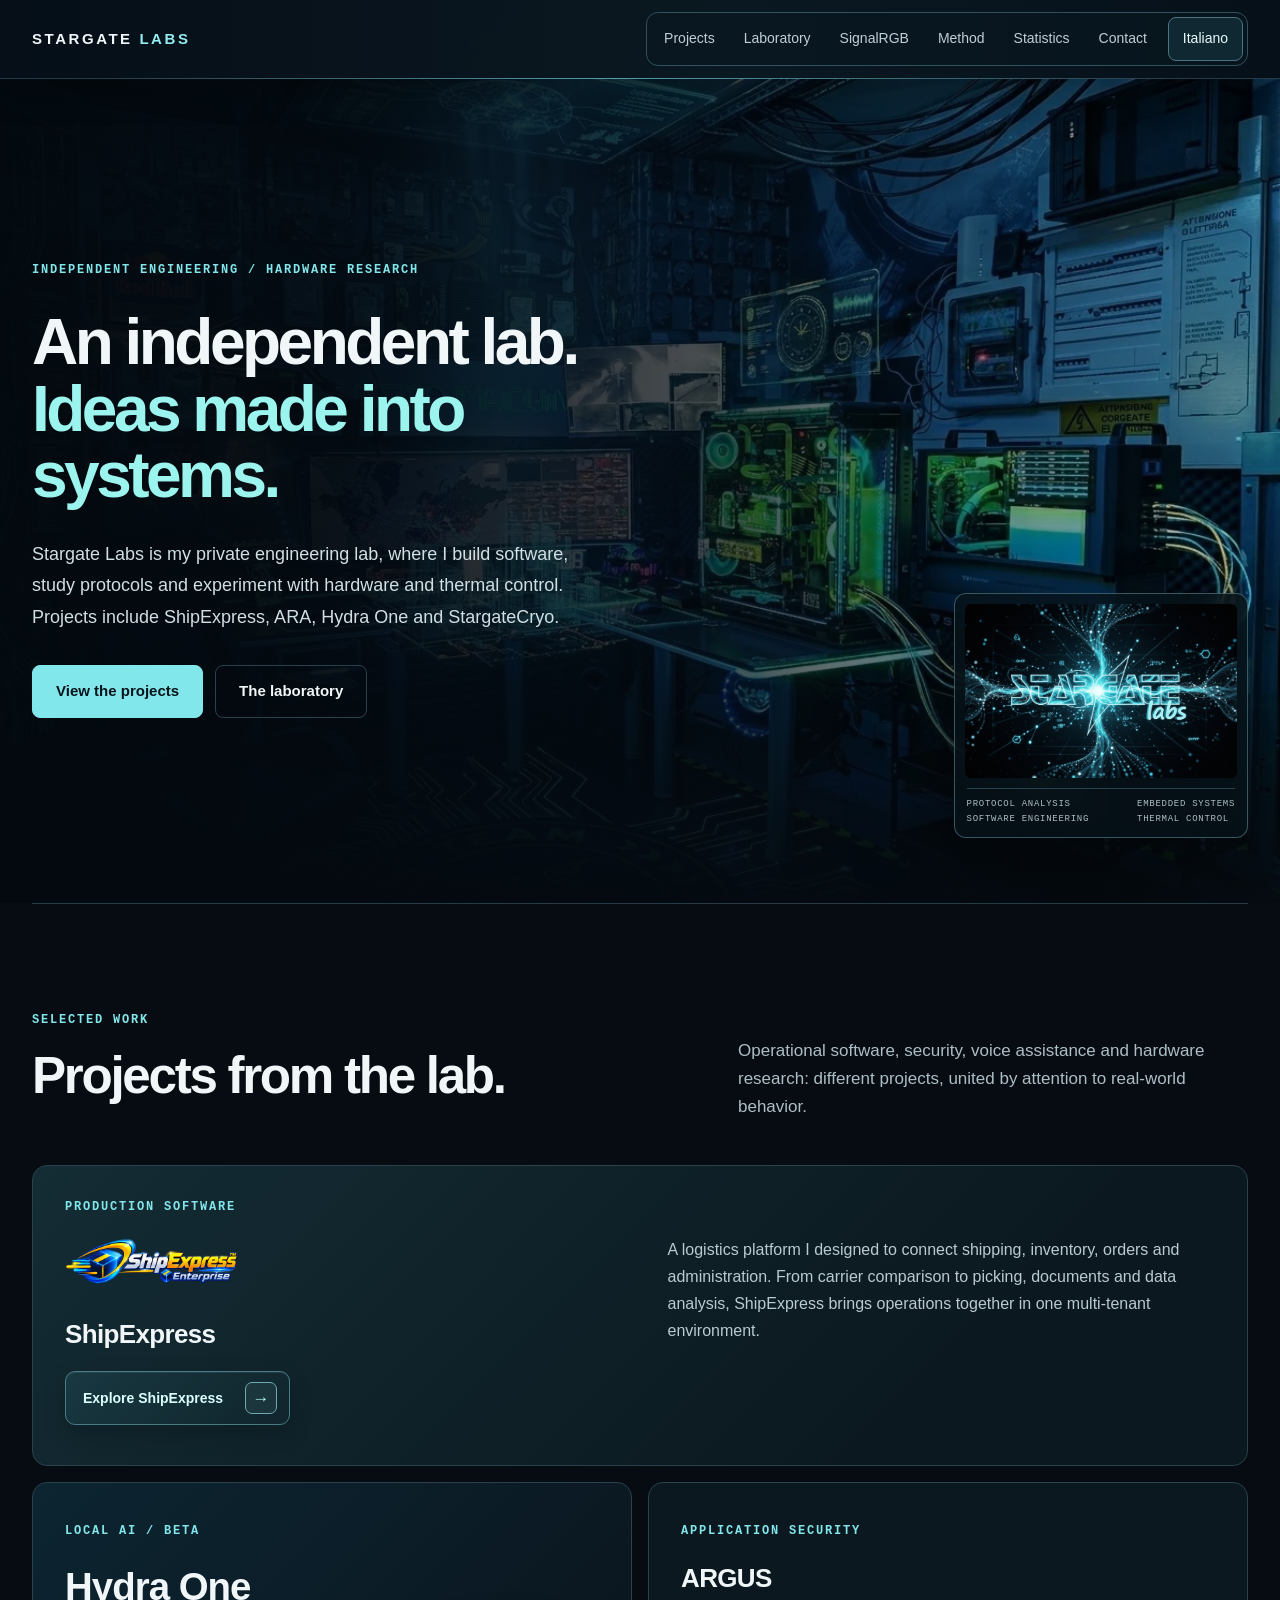
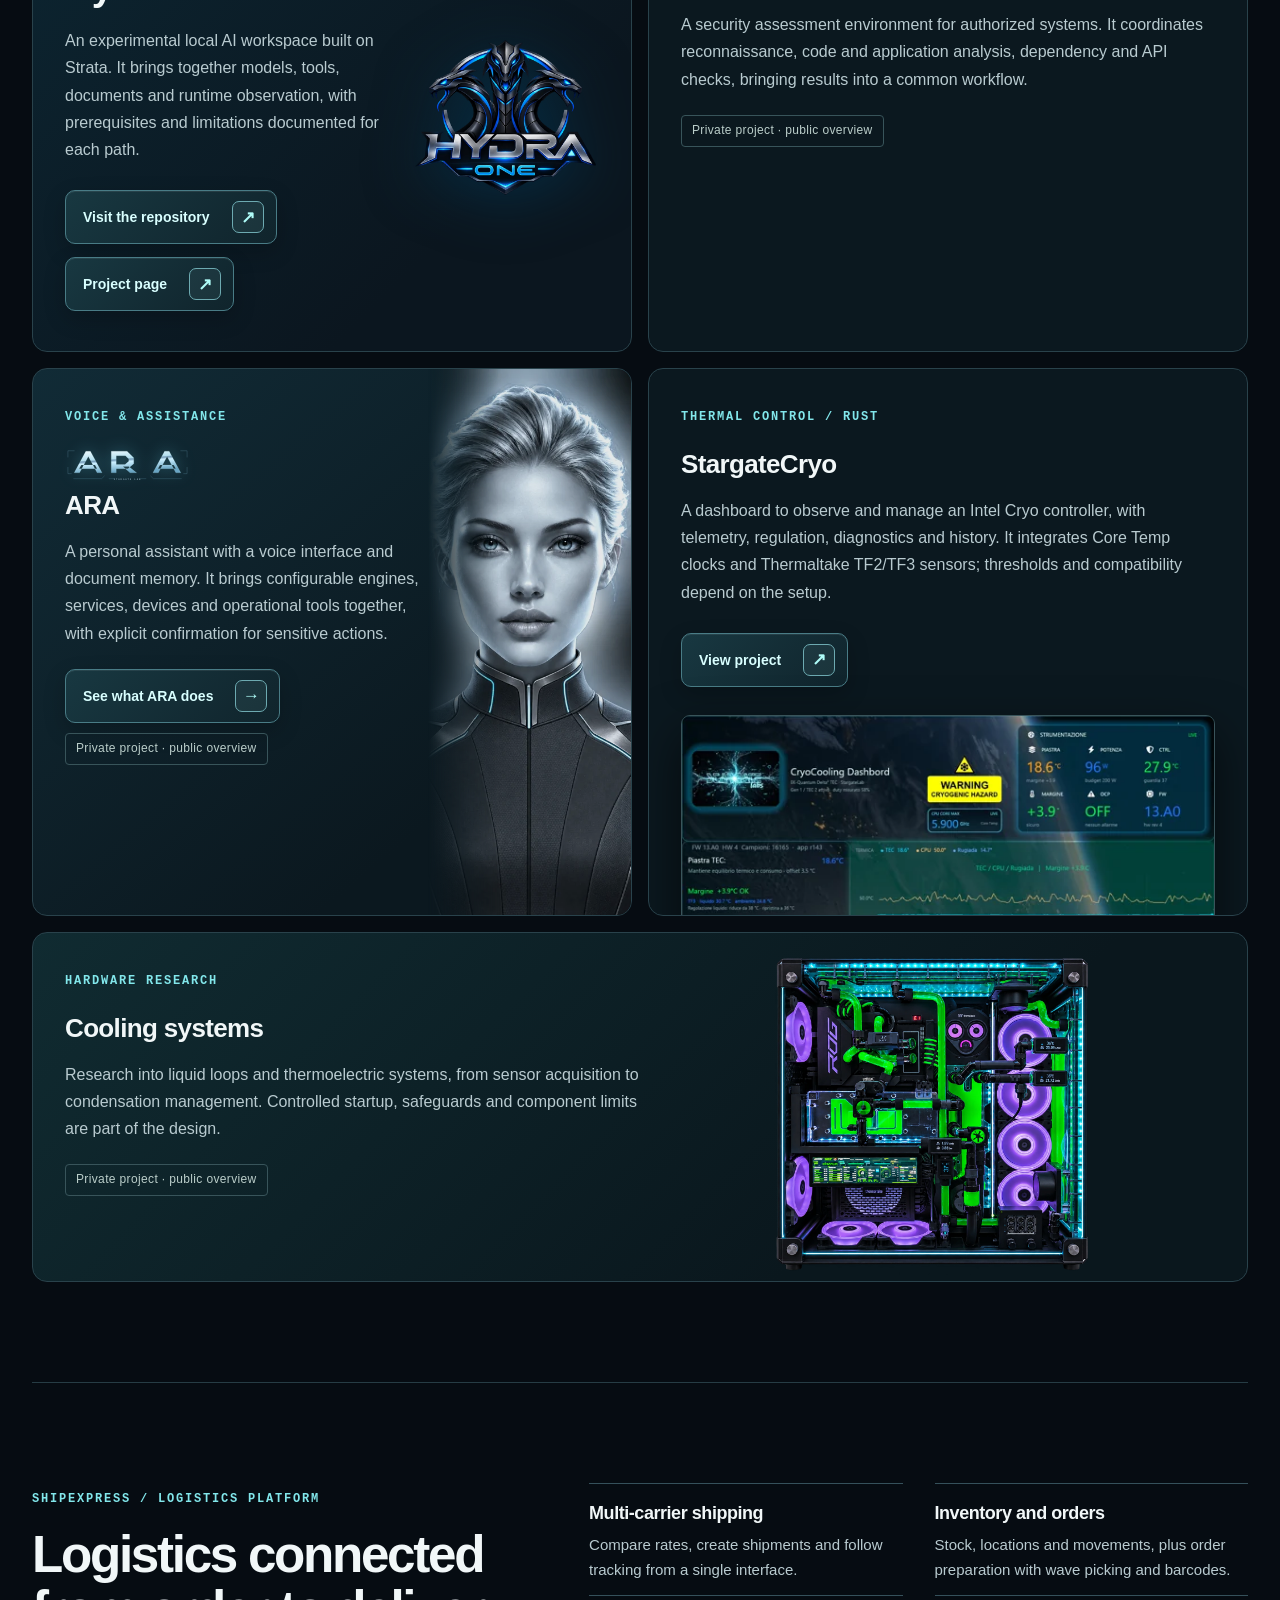
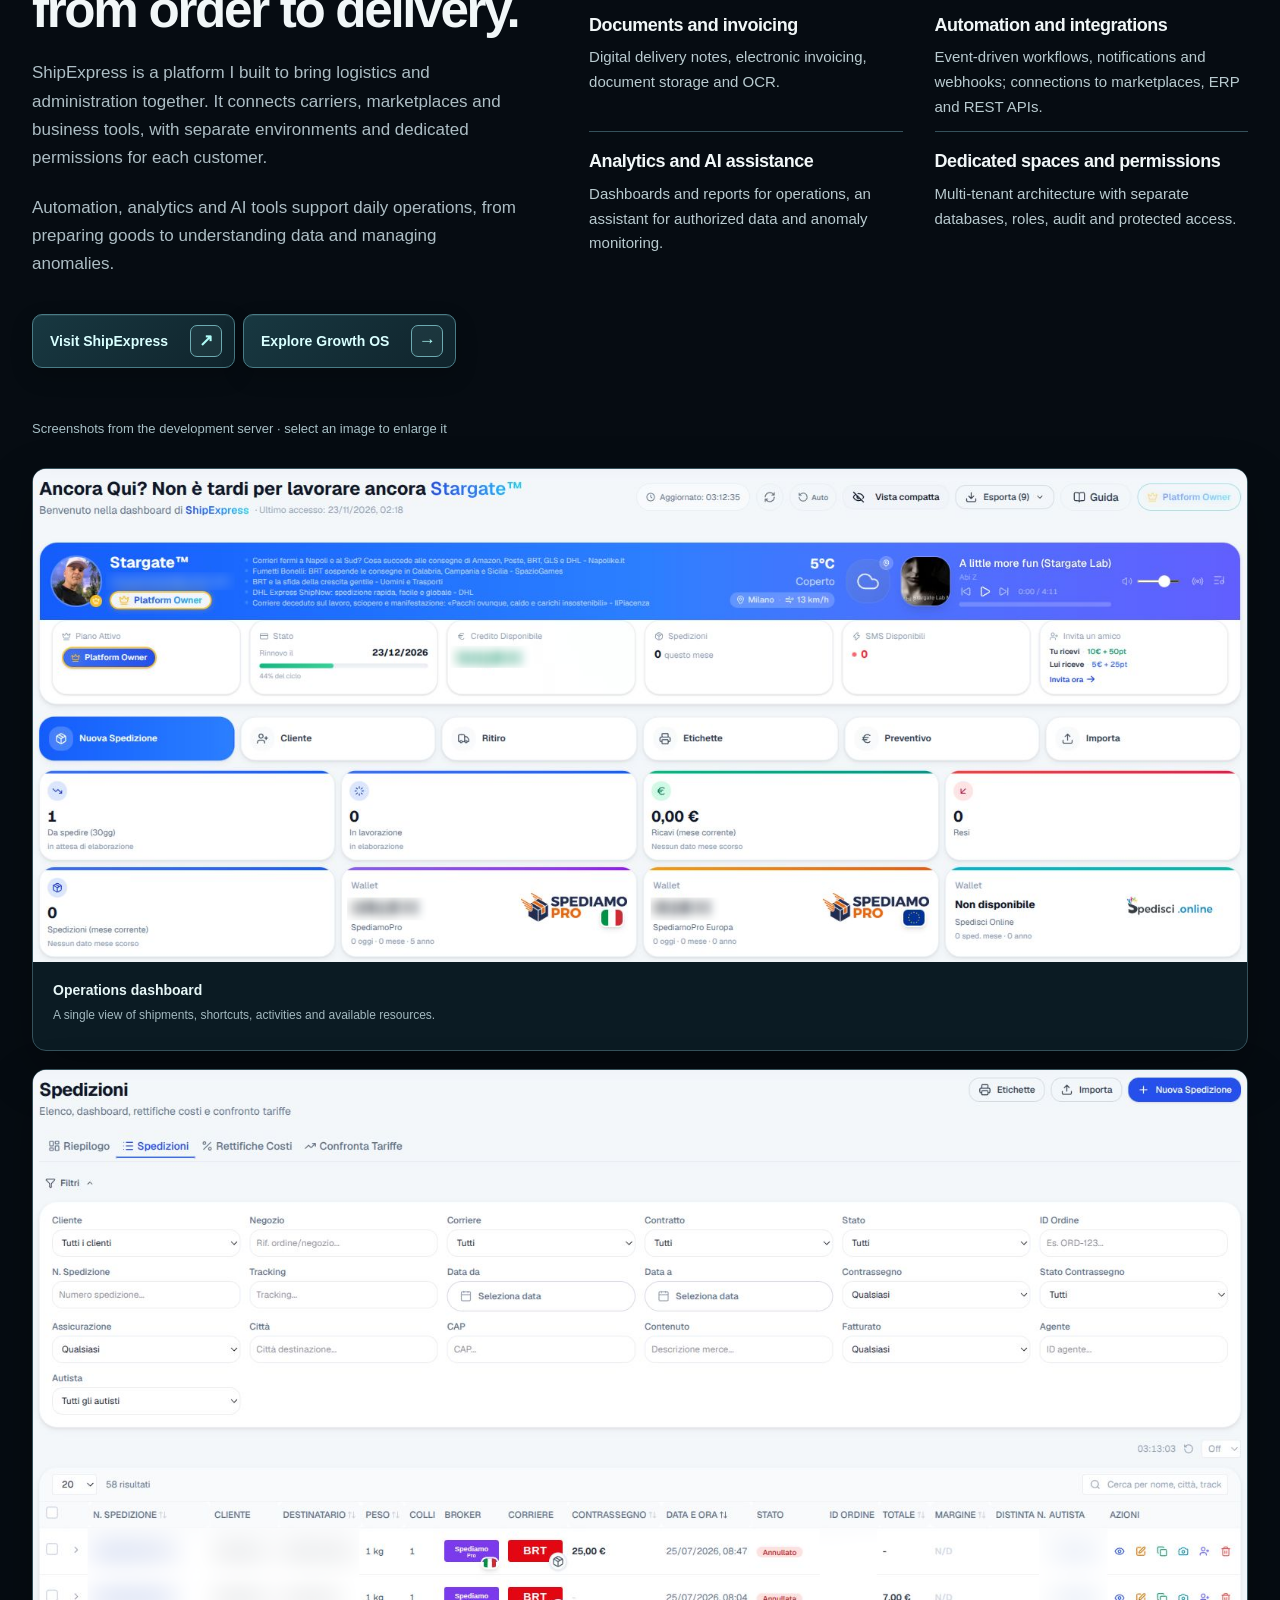
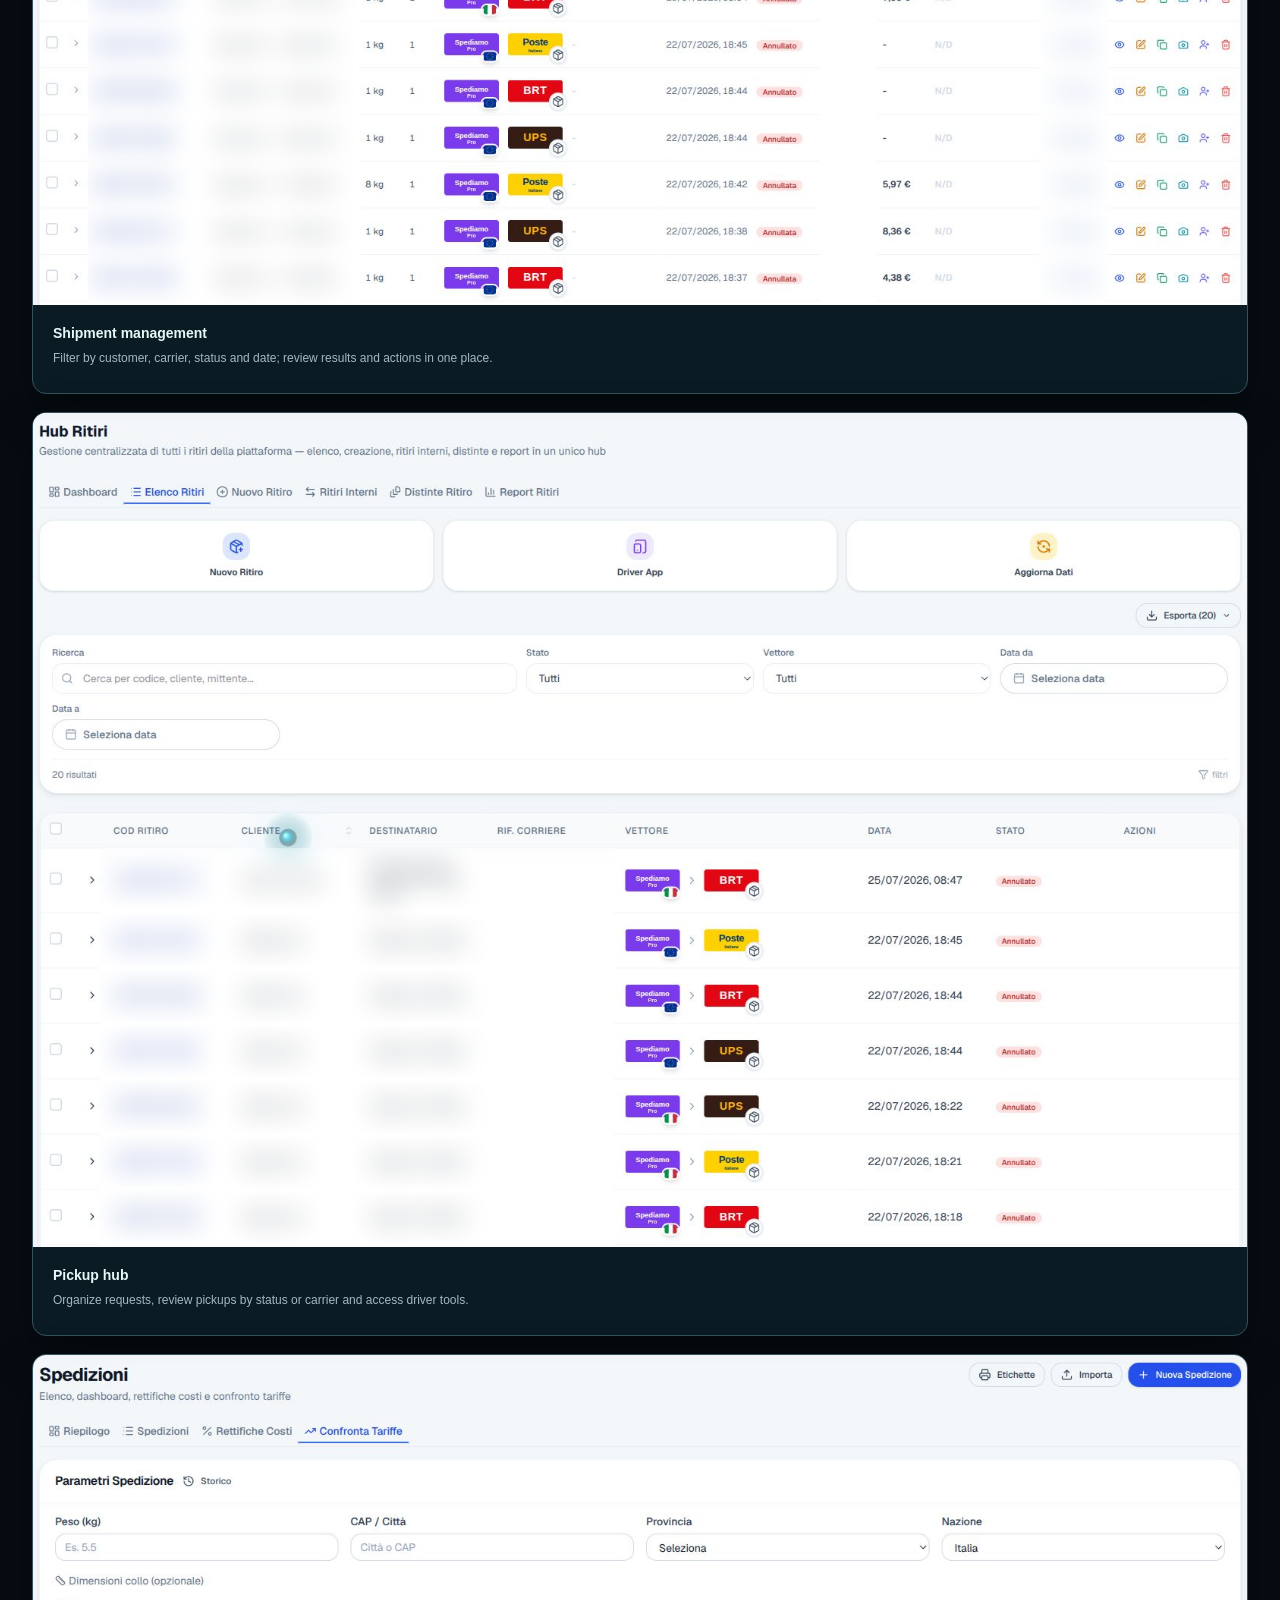
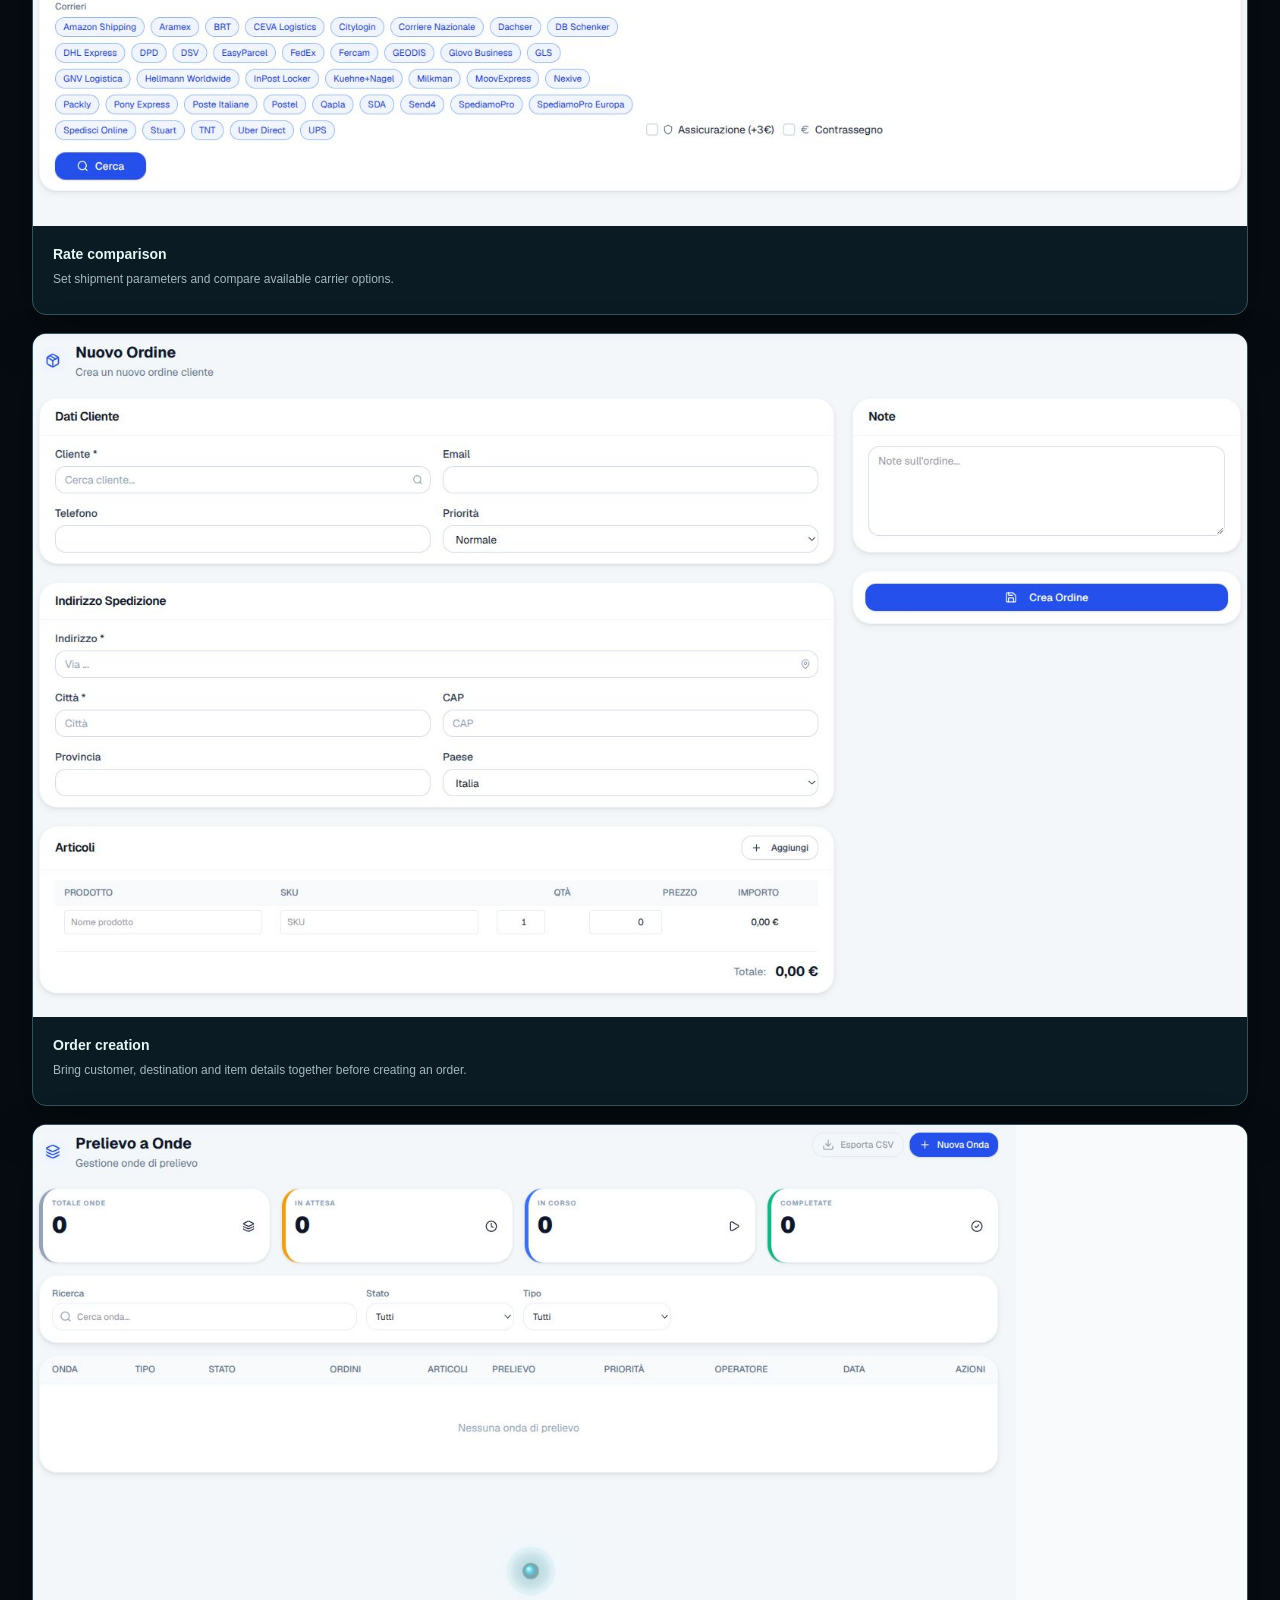
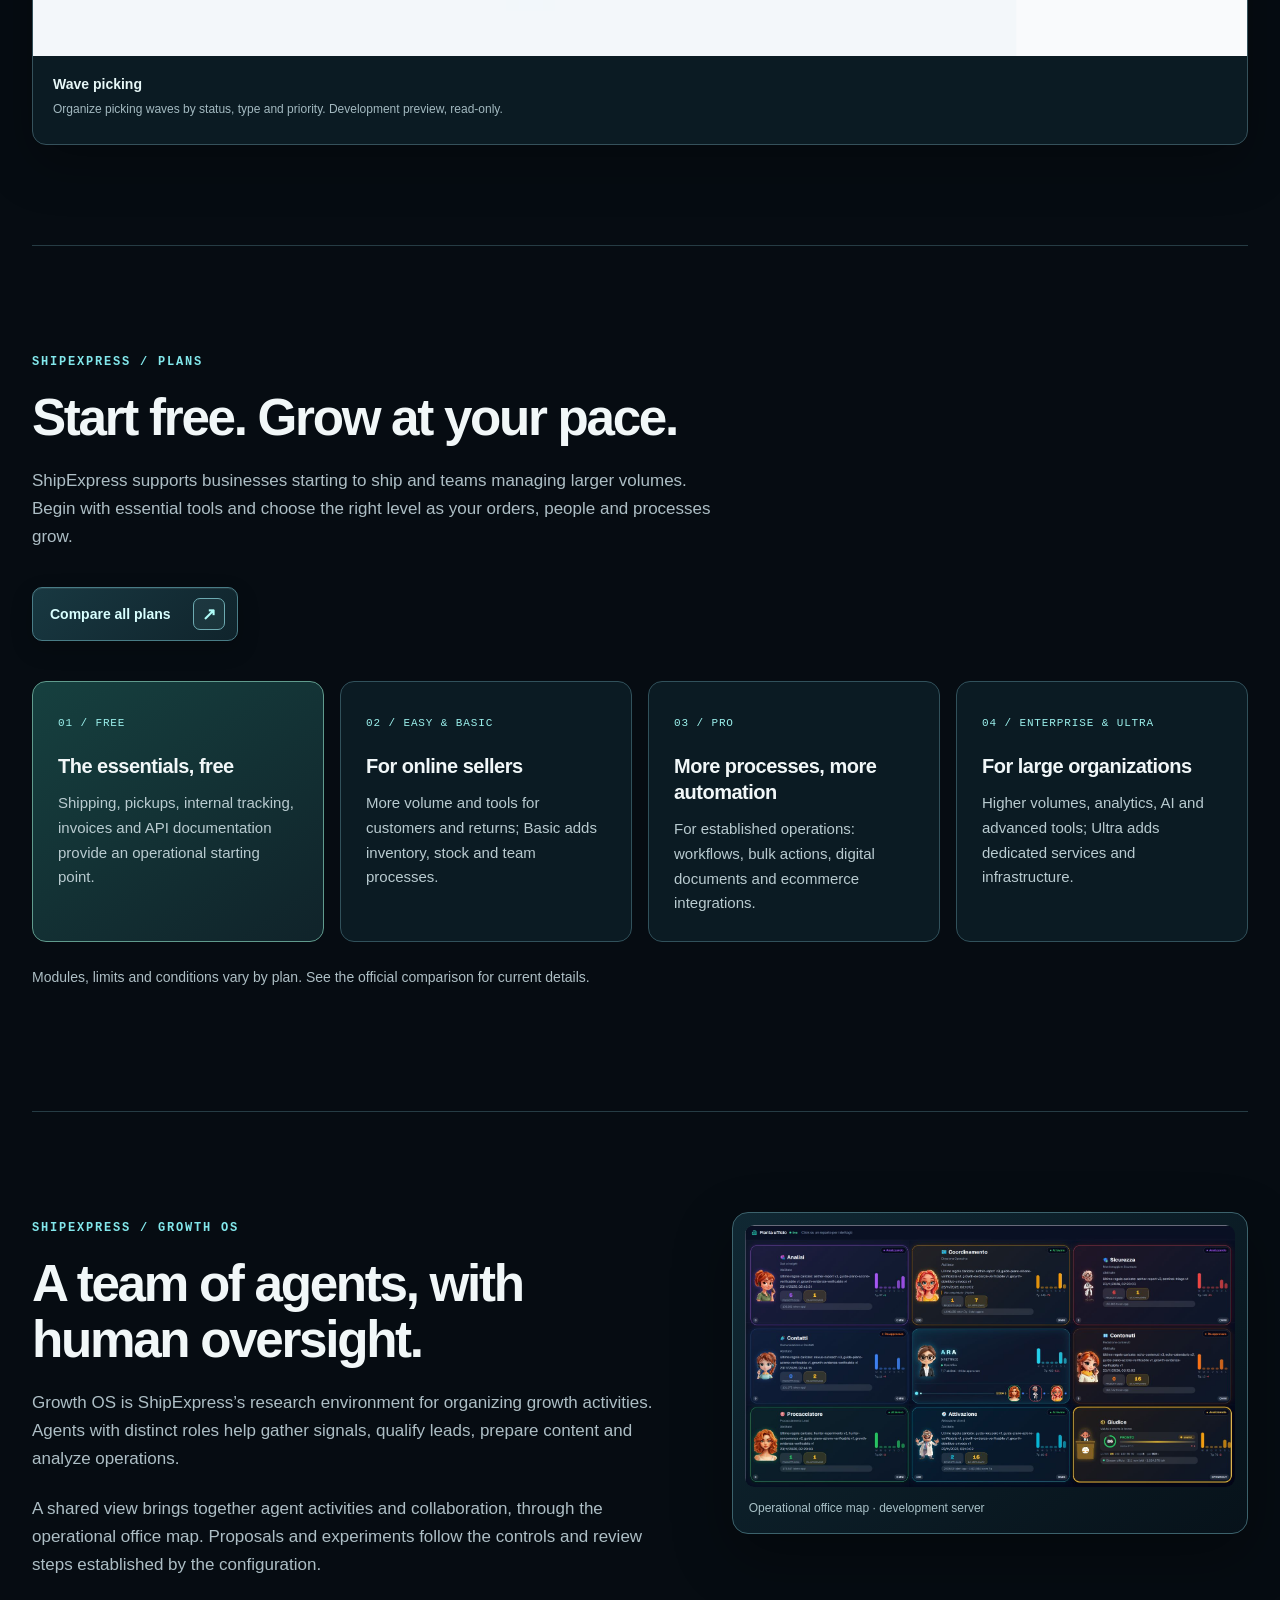
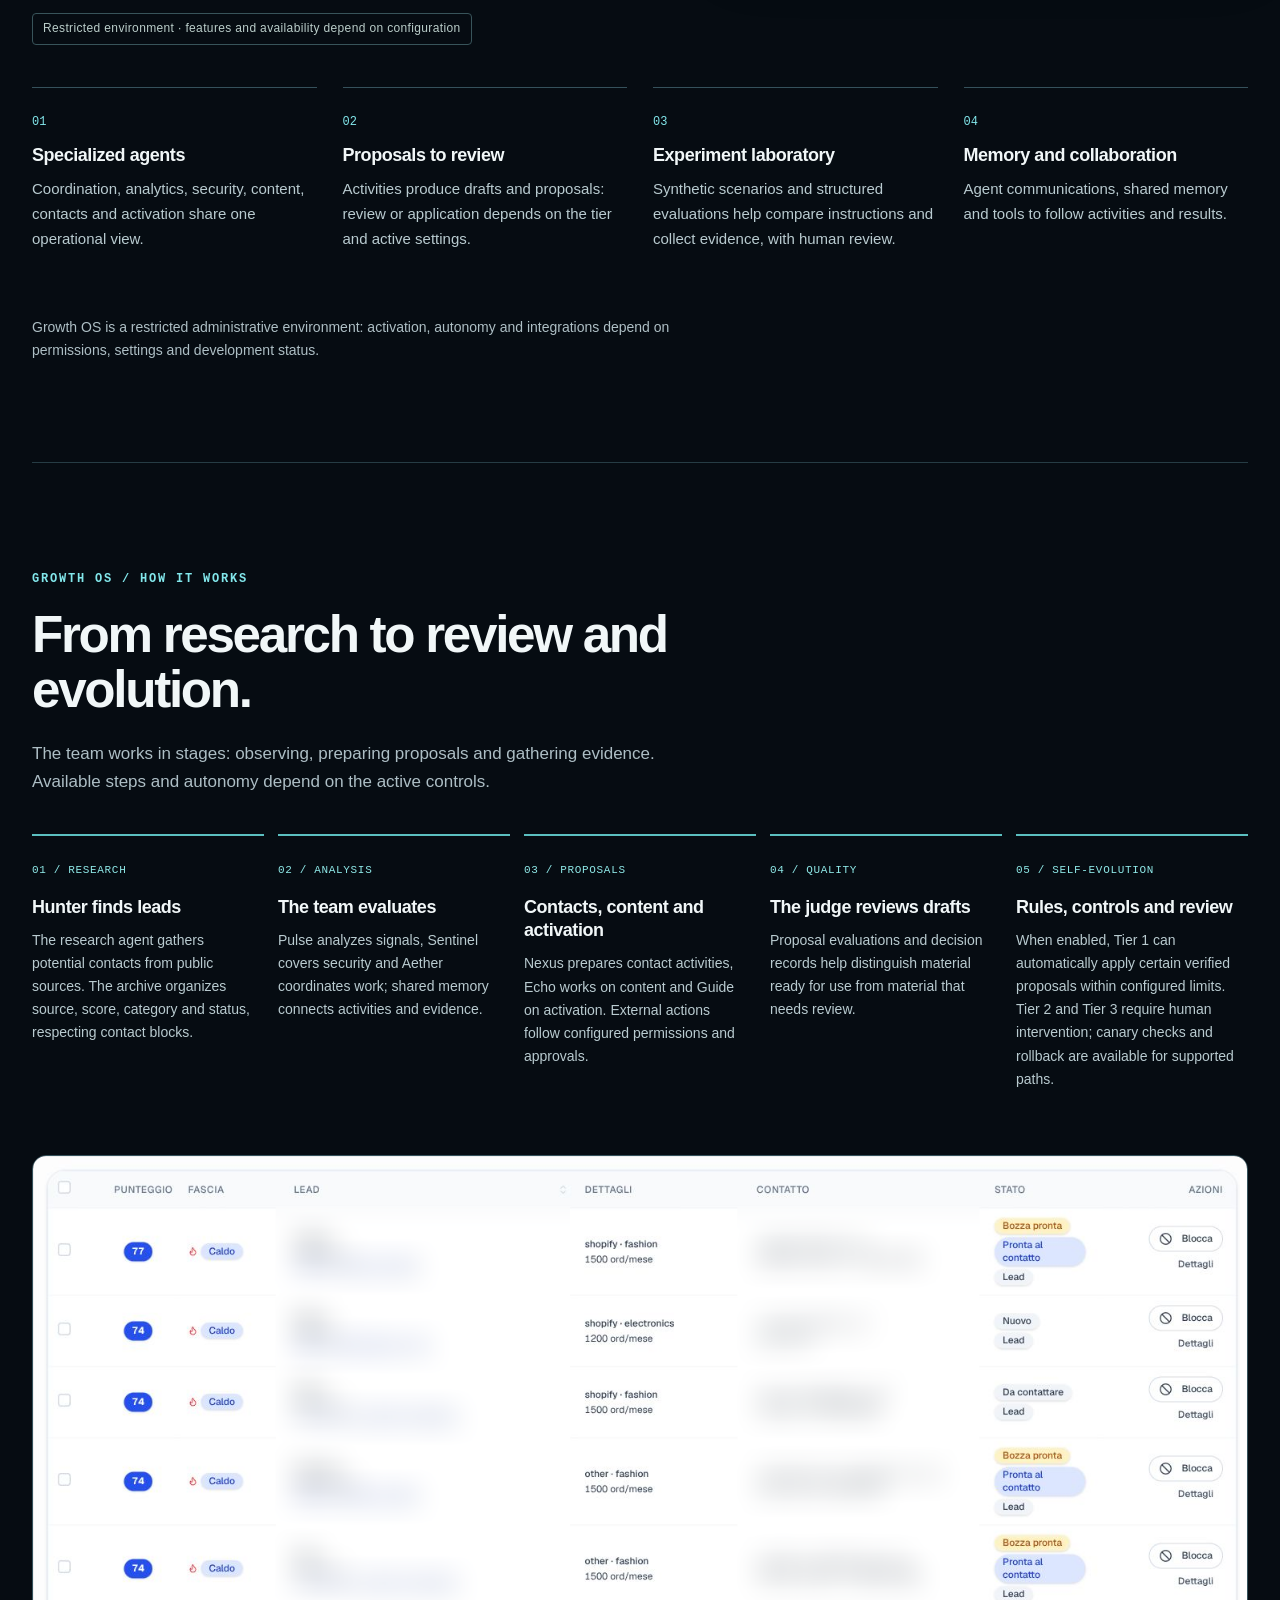
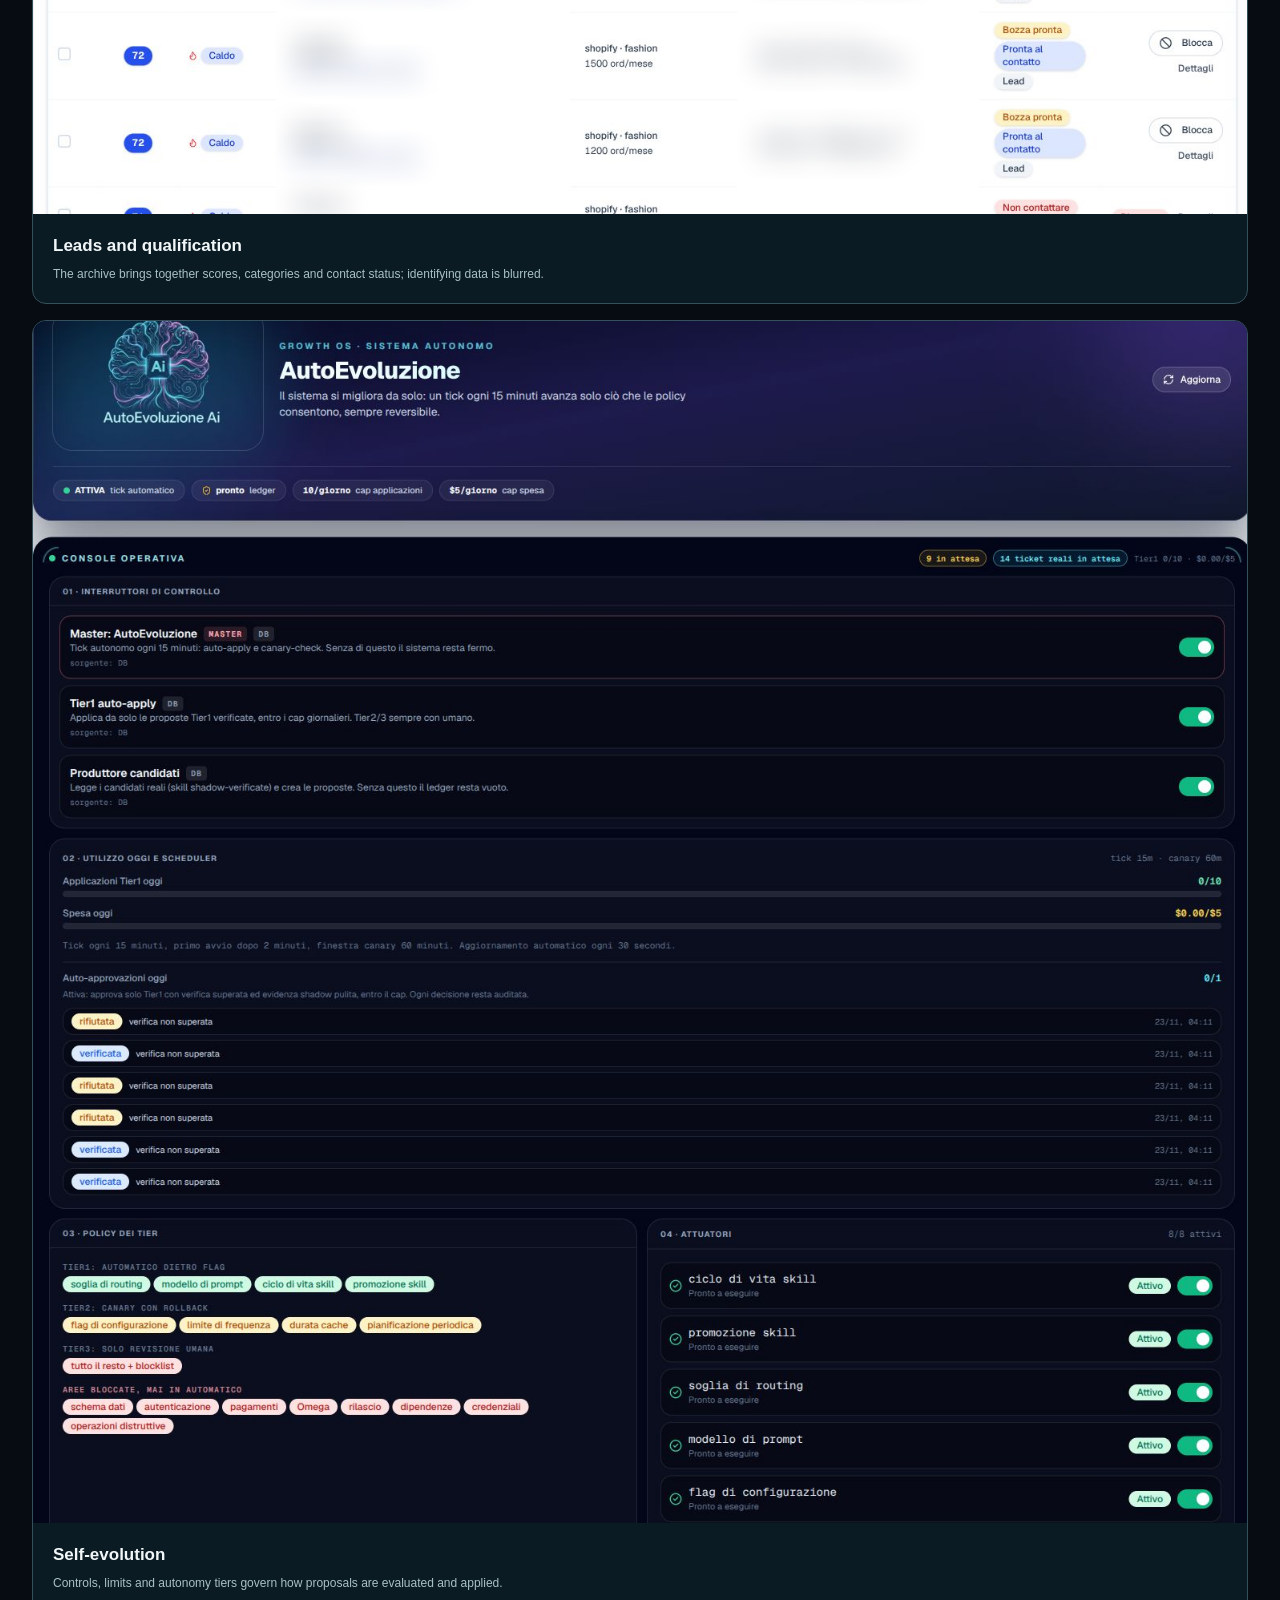
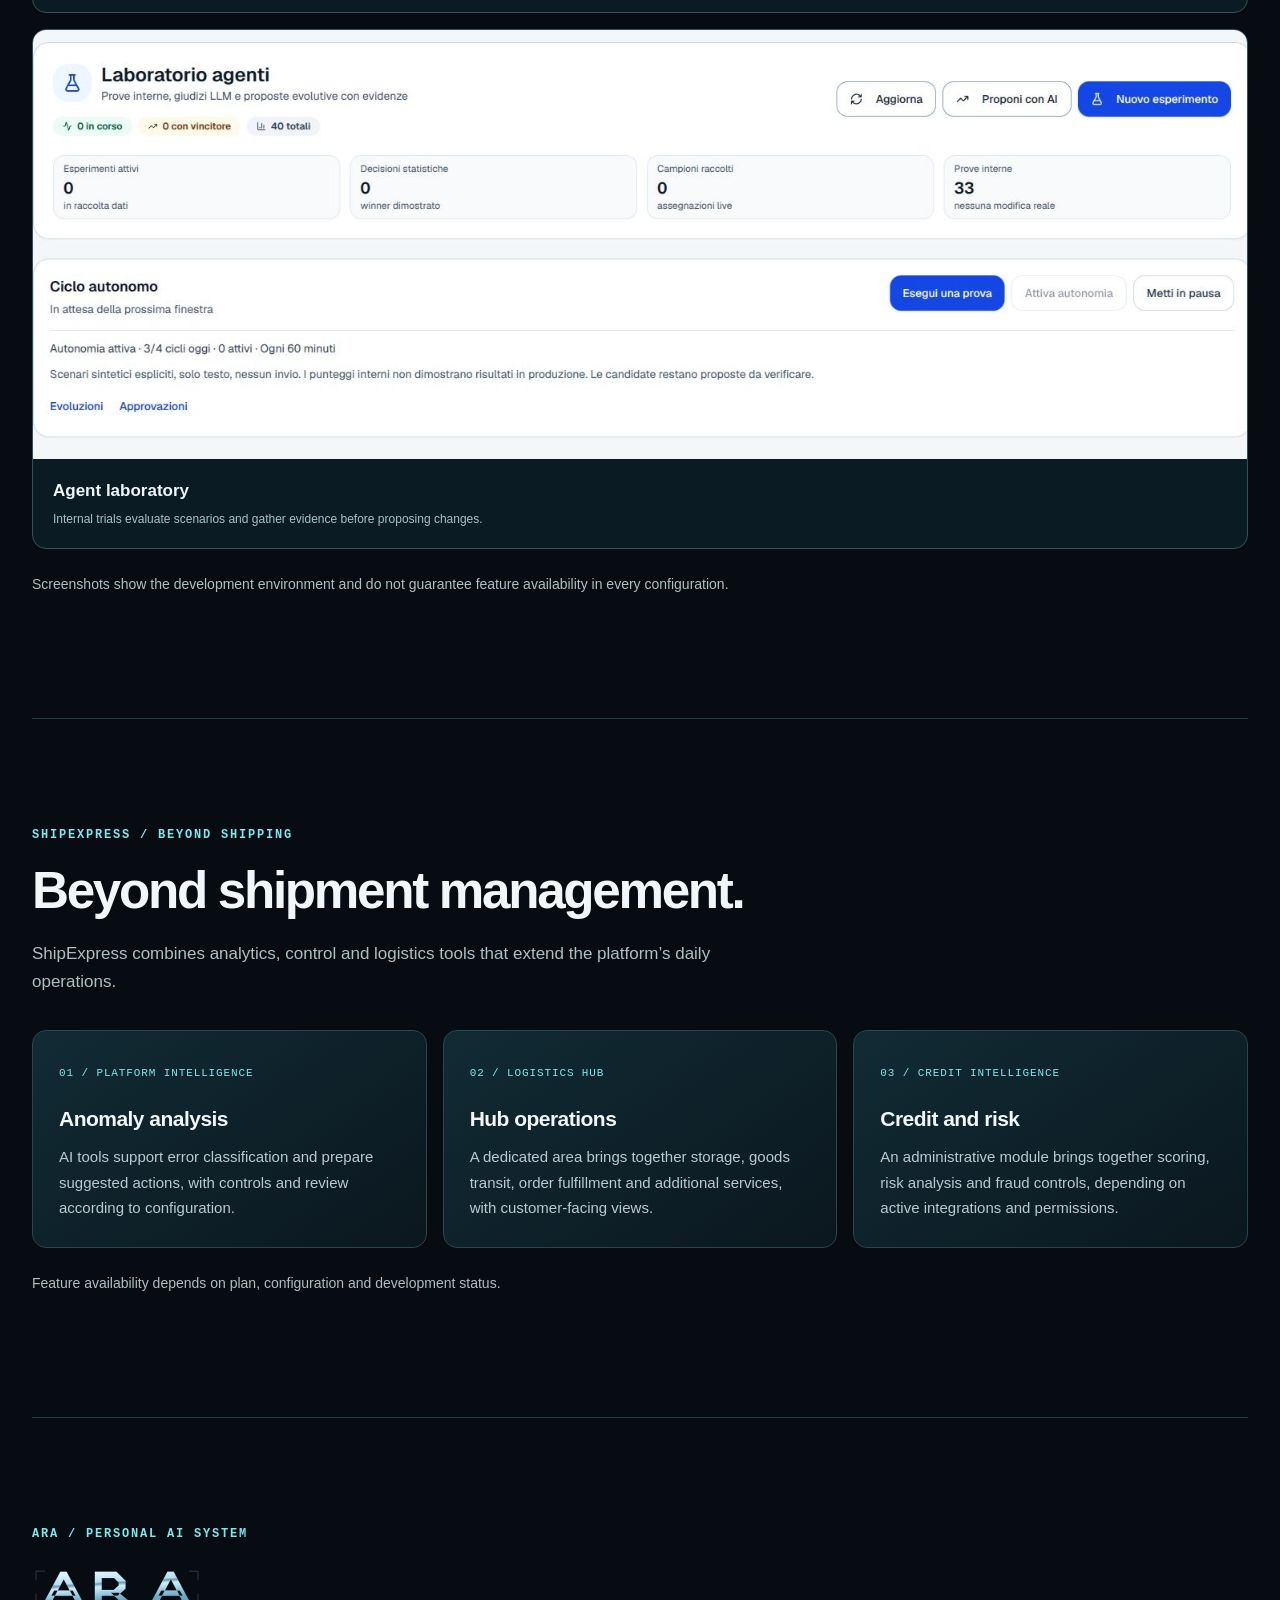
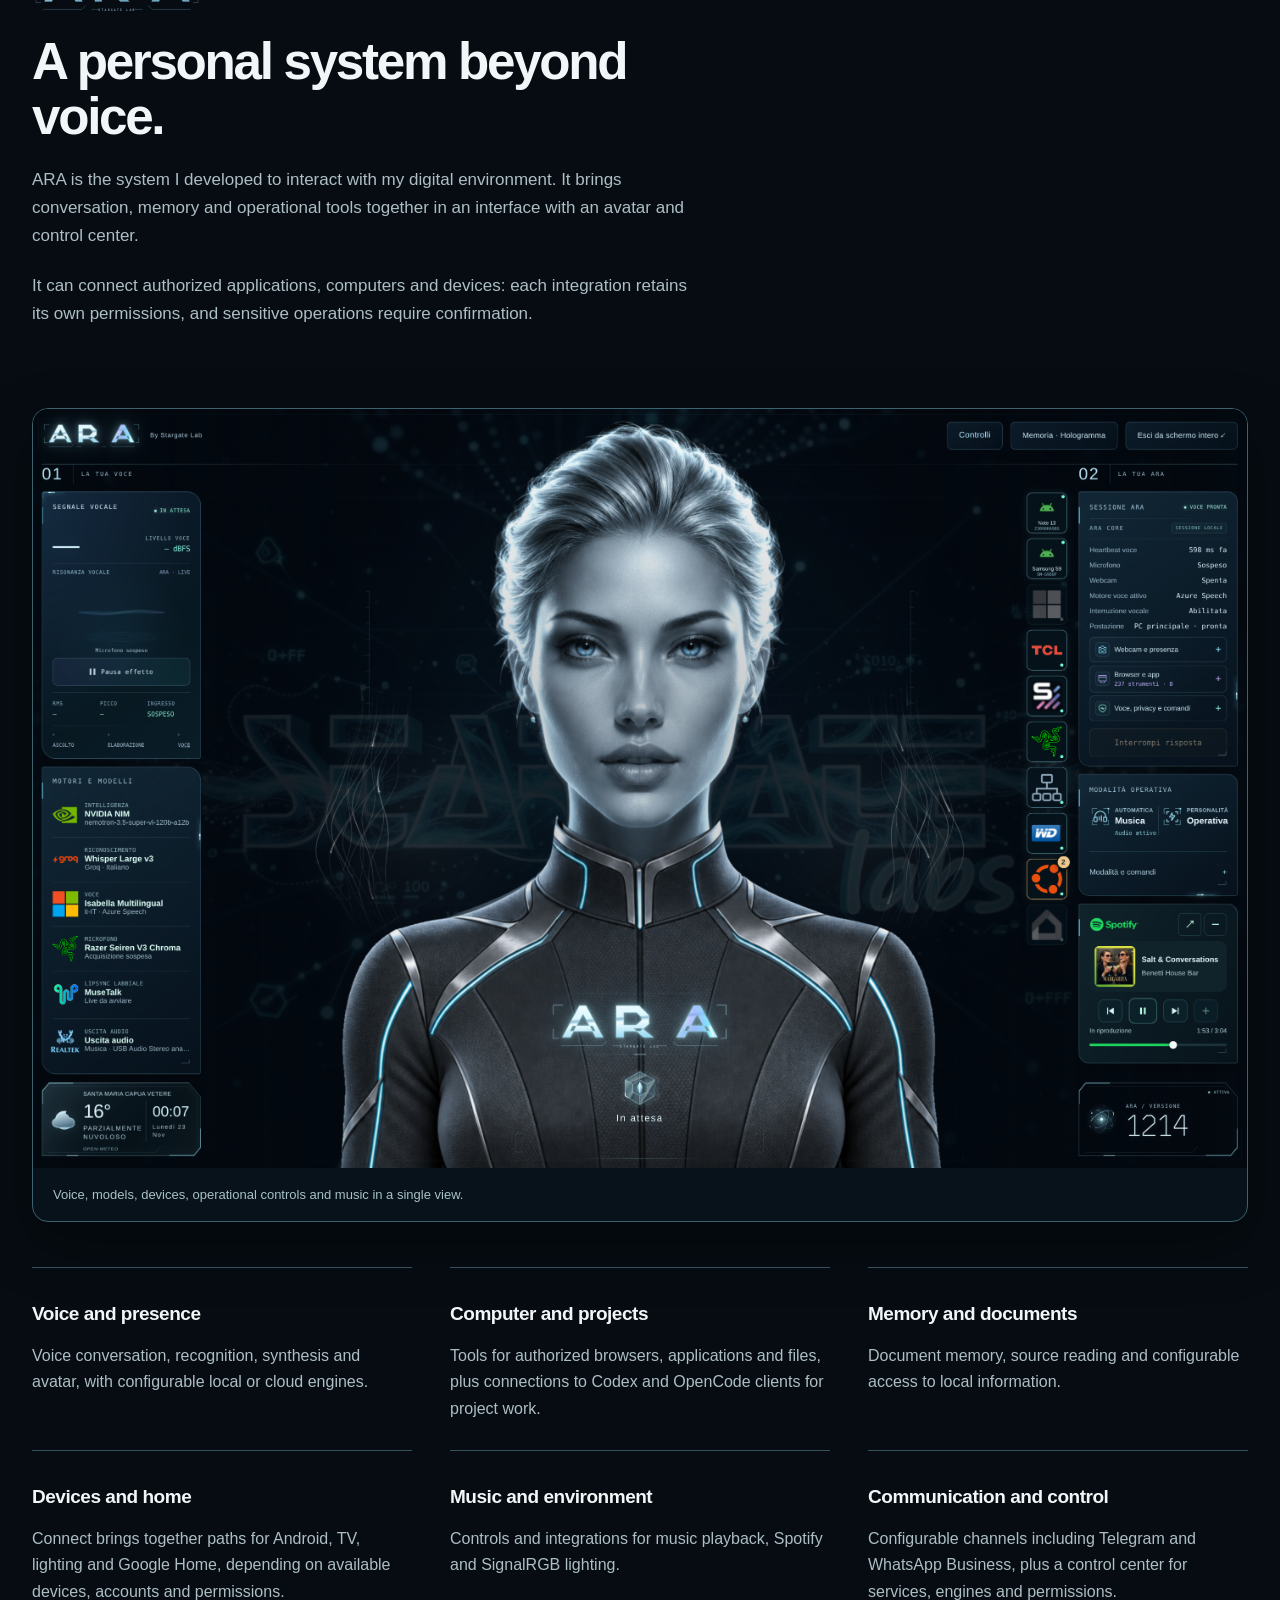
==== index-en.html @ 291d2c4c "Rebuild product screenshots at full proportions" ====
<!doctype html><html lang="en" data-type="software"><head><meta charset="utf-8"><meta name="viewport" content="width=device-width, initial-scale=1"><meta name="description" content="Stargate Labs — software engineering, hardware interoperability, security research and thermal control."><title>Stargate Labs — Software &amp; Hardware Engineering</title><link rel="icon" href="assets/favicon.png"><link rel="alternate" hreflang="it" href="index.html"><link rel="alternate" hreflang="en" href="index-en.html"><style>
:root{--bg:#050b10;--panel:#0b1821;--panel2:#0e202a;--ink:#eaf5f8;--muted:#a2bbc6;--line:#2c4652;--cyan:#7fe8f5;--green:#b3f67c;--radius:22px;--max:1180px}*{box-sizing:border-box}html{scroll-behavior:smooth;scroll-padding-top:100px}body{margin:0;background:var(--bg);color:var(--ink);font:17px/1.7 'Segoe UI',Arial,sans-serif}body:before{content:'';position:absolute;inset:0 0 auto;height:900px;z-index:-1;background:radial-gradient(ellipse at 80% 10%,#123e4a88,transparent 60%)}a{color:var(--cyan);text-decoration:none}a:hover{text-decoration:underline}a:focus-visible{outline:3px solid var(--green);outline-offset:5px;border-radius:4px}img{max-width:100%;height:auto}.wrap{width:min(var(--max),calc(100% - 48px));margin:auto}.skip{position:absolute;top:-80px;background:var(--ink);color:var(--bg);padding:12px;z-index:9}.skip:focus{top:0}header{border-bottom:1px solid var(--line);background:#050b10ee;position:sticky;top:0;z-index:3}.nav{display:flex;align-items:center;justify-content:space-between;gap:24px;min-height:80px}.brand{font-size:16px;letter-spacing:.15em;font-weight:700;color:var(--ink)}nav{display:flex;gap:24px;flex-wrap:wrap;align-items:center}nav a{font-size:14px;min-height:44px;display:inline-flex;align-items:center;color:var(--muted)}.lang{border:1px solid var(--line);padding:0 14px;border-radius:100px}.hero{display:grid;grid-template-columns:1.15fr .85fr;align-items:center;gap:48px;padding:88px 0 72px}.eyebrow{font:12px/1.6 Consolas,monospace;letter-spacing:.12em;text-transform:uppercase;color:var(--cyan)}h1{font-size:clamp(40px,4.7vw,66px);line-height:1.09;letter-spacing:-.045em;margin:22px 0 28px;max-width:760px}h2{font-size:clamp(29px,3vw,42px);line-height:1.2;letter-spacing:-.025em;margin:12px 0 20px}h3{font-size:23px;line-height:1.3;margin:16px 0}p{color:var(--muted);margin:0 0 22px;max-width:72ch}.hero-art{border:1px solid var(--line);border-radius:30px;padding:30px 22px;background:linear-gradient(145deg,#122b36,#050b10);position:relative}.hero-art img{display:block;object-fit:contain;width:100%}.art-caption{display:flex;justify-content:space-between;gap:12px;border-top:1px solid var(--line);padding-top:20px;margin-top:24px;font:11px/1.6 Consolas,monospace;letter-spacing:.08em;color:var(--muted)}.buttons{display:flex;flex-wrap:wrap;gap:12px;margin-top:30px}.button{padding:13px 21px;background:var(--cyan);color:#07131a;font-size:15px;font-weight:700;border:1px solid var(--cyan);border-radius:12px;min-height:48px}.button.secondary{background:transparent;color:var(--ink);border-color:var(--line)}.button:hover{text-decoration:none;filter:brightness(1.1)}.section{padding:64px 0;border-top:1px solid var(--line)}.section-top{display:flex;justify-content:space-between;gap:32px;align-items:end;margin-bottom:32px}.section-top p{max-width:570px}.suite{display:grid;grid-template-columns:repeat(3,minmax(0,1fr));gap:18px}.integration,.project{padding:28px;border:1px solid var(--line);border-radius:var(--radius);background:var(--panel);min-width:0}.integration{background:linear-gradient(145deg,#102933,#0a1720)}.integration p,.project p{font-size:16px}.actions{display:flex;gap:20px;flex-wrap:wrap;padding-top:8px;font-size:14px}.actions a,.text-link{display:inline-flex;align-items:center;min-height:44px}.projects{display:grid;grid-template-columns:repeat(2,minmax(0,1fr));gap:18px}.private{font-size:13px;color:var(--muted)}.method{display:grid;grid-template-columns:repeat(3,minmax(0,1fr));gap:32px}.method p{font-size:16px}.step{color:var(--green);font:24px Consolas,monospace}.stack{display:flex;flex-wrap:wrap;gap:10px}.stack span{border:1px solid var(--line);border-radius:10px;padding:10px 15px;font:14px Consolas,monospace;color:var(--muted)}.contact{display:flex;justify-content:space-between;gap:40px;align-items:center}.note{font-size:14px;margin-top:24px;max-width:90ch}footer{padding:34px 0;border-top:1px solid var(--line)}.foot{display:flex;justify-content:space-between;gap:24px;font-size:13px;color:var(--muted)}.brand-logos{display:flex;align-items:center;gap:30px;margin-bottom:26px}.brand-logos img{width:auto;height:30px;max-width:145px;object-fit:contain}.brand-logos .ship{height:45px;max-width:200px}@media(max-width:900px){.hero{grid-template-columns:1fr;padding-top:56px;gap:36px}.hero-art{max-width:560px}.suite,.method{grid-template-columns:1fr}.section-top,.contact{display:block}.nav{align-items:flex-start;padding:18px 0;flex-direction:column;gap:8px}nav{gap:18px}}@media(max-width:600px){.wrap{width:calc(100% - 32px)}.projects{grid-template-columns:1fr}.hero{padding:44px 0}.section{padding:44px 0}.integration,.project{padding:23px}.foot{flex-direction:column}nav{gap:14px}h1{font-size:40px}}@media(prefers-reduced-motion:reduce){html{scroll-behavior:auto}}
.tech-logos{display:flex;flex-wrap:wrap;gap:22px;align-items:center;margin:25px 0}.tech-logos img{width:36px;height:36px;object-fit:contain}.project-brand{height:46px;width:auto;max-width:220px;object-fit:contain;margin:14px 0}@media(max-width:600px){.nav{position:relative}.lang{position:absolute;right:0;top:16px}.brand{font-size:14px;letter-spacing:.12em}}
.hero-art>img{border-radius:18px}.project-brand{border-radius:10px}.brand-logos img,.tech-logos img{border-radius:0}.stats-grid{display:grid;grid-template-columns:repeat(4,minmax(0,1fr));gap:16px;margin:28px 0}.stat-card{border:1px solid var(--line);border-radius:18px;padding:24px;background:linear-gradient(145deg,#102632,#09151d)}.stat-label{display:block;font:12px/1.6 Consolas,monospace;letter-spacing:.07em;color:var(--muted)}.stat-value{display:block;color:var(--cyan);font-size:38px;line-height:1.4;font-weight:650;margin-top:10px}.stats-meta{display:flex;gap:18px;flex-wrap:wrap;align-items:center}.stats-meta img{max-width:100%;height:auto}.repo-stats{overflow-x:auto;border:1px solid var(--line);border-radius:16px;margin:24px 0}.repo-stats table{border-collapse:collapse;width:100%;min-width:540px}.repo-stats th,.repo-stats td{padding:16px;text-align:left;border-bottom:1px solid var(--line);font-size:14px}.repo-stats th{color:var(--muted);font-weight:500}.repo-stats td{color:var(--ink)}.stats-disclosure{border:1px solid var(--line);border-radius:16px;padding:20px;margin:22px 0}.stats-disclosure summary{cursor:pointer;min-height:44px;display:flex;align-items:center;color:var(--cyan)}.stats-widgets{display:flex;gap:18px;flex-wrap:wrap}.stats-widgets img{max-width:100%;border-radius:14px}.stats-clock{font-family:Consolas,monospace;color:var(--muted);font-size:13px}@media(max-width:700px){.stats-grid{grid-template-columns:repeat(2,minmax(0,1fr))}.stat-card{padding:20px}.stat-value{font-size:32px}}</style><meta name="page-type" content="software"><meta name="site-kind" content="software"><link rel="stylesheet" href="assets/refinement.css?v=20261123-11"></head><body><a class="skip" href="#main">Skip to content</a><header><div class="wrap nav"><a class="brand" href="#" aria-label="Stargate Labs"><span>STARGATE <b>LABS</b></span></a><nav aria-label="Main navigation"><a href="#projects">Projects</a><a href="#lab">Laboratory</a><a href="#signalrgb">SignalRGB</a><a href="#method">Method</a><a href="#statistics">Statistics</a><a href="#contact">Contact</a><a class="lang" href="index.html" hreflang="it">Italiano</a></nav></div></header><main id="main" class="wrap"><section class="hero" data-enter><div class="hero-copy"><span class="eyebrow">INDEPENDENT ENGINEERING / HARDWARE RESEARCH</span><h1>An independent lab.<br><em>Ideas made into systems.</em></h1><p>Stargate Labs is my private engineering lab, where I build software, study protocols and experiment with hardware and thermal control. Projects include ShipExpress, ARA, Hydra One and StargateCryo.</p><div class="buttons"><a class="button" href="#projects">View the projects</a><a class="button secondary" href="#lab">The laboratory</a></div></div><div class="hero-art"><img src="assets/logo.png" alt="Stargate Labs" width="1400" height="894"><div class="art-caption"><span>PROTOCOL ANALYSIS<br>SOFTWARE ENGINEERING</span><span>EMBEDDED SYSTEMS<br>THERMAL CONTROL</span></div></div></section><section class="section" id="projects"><div class="section-top"><div><span class="eyebrow">SELECTED WORK</span><h2>Projects from the lab.</h2></div><p>Operational software, security, voice assistance and hardware research: different projects, united by attention to real-world behavior.</p></div><div class="projects"><article class="project"><span class="eyebrow">Production software</span><img class="project-brand" src="assets/shipexpress-logo.png" alt="ShipExpress"><h3>ShipExpress</h3><p>A logistics platform I designed to connect shipping, inventory, orders and administration. From carrier comparison to picking, documents and data analysis, ShipExpress brings operations together in one multi-tenant environment.</p><a class="text-link" href="#shipexpress">Explore ShipExpress</a></article><article class="project project-hydra"><div class="project-body"><span class="eyebrow">LOCAL AI / BETA</span><h3>Hydra One</h3><p>An experimental local AI workspace built on Strata. It brings together models, tools, documents and runtime observation, with prerequisites and limitations documented for each path.</p><a class="text-link" href="https://github.com/StargateLabs/Hydra-One">Visit the repository</a><a class="text-link" href="https://stargatelabs.github.io/Hydra-One/">Project page</a></div><img class="hydra-brand" src="assets/hydra-one.webp" alt="Hydra One logo" loading="lazy" width="640" height="640"></article><article class="project"><span class="eyebrow">Application security</span><h3>ARGUS</h3><p>A security assessment environment for authorized systems. It coordinates reconnaissance, code and application analysis, dependency and API checks, bringing results into a common workflow.</p><span class="private">Private project · public overview</span></article><article class="project project-ara"><span class="eyebrow">VOICE &amp; ASSISTANCE</span><img class="ara-wordmark" src="assets/ara-wordmark.svg" alt="Logo ARA" width="300" height="84" loading="lazy"><h3>ARA</h3><p>A personal assistant with a voice interface and document memory. It brings configurable engines, services, devices and operational tools together, with explicit confirmation for sensitive actions.</p><a class="text-link" href="#ara">See what ARA does</a><span class="private">Private project · public overview</span><img class="ara-portrait" src="assets/ara-portrait.webp" alt="Portrait of the ARA assistant" width="640" height="960" loading="lazy"></article><article class="project project-cryo"><span class="eyebrow">THERMAL CONTROL / RUST</span><h3>StargateCryo</h3><p>A dashboard to observe and manage an Intel Cryo controller, with telemetry, regulation, diagnostics and history. It integrates Core Temp clocks and Thermaltake TF2/TF3 sensors; thresholds and compatibility depend on the setup.</p><a class="text-link" href="https://github.com/StargateLabs/dashboard-for-intel-cryo-cooling-technology">View project</a><img class="cryo-preview" src="assets/cryocooling-dashboard.webp" alt="Screenshot of the StargateCryo dashboard for Windows" width="563" height="1000" loading="lazy"></article><article class="project project-cooling" id="cooling"><span class="eyebrow">HARDWARE RESEARCH</span><h3>Cooling systems</h3><p>Research into liquid loops and thermoelectric systems, from sensor acquisition to condensation management. Controlled startup, safeguards and component limits are part of the design.</p><span class="private">Private project · public overview</span><img class="cooling-workstation" src="assets/windows-workstation.webp" alt="Lab Windows workstation shown in the ARA control center" width="1254" height="1254" loading="lazy"></article></div></section><section class="section ship-section" id="shipexpress"><div class="ship-intro"><span class="eyebrow">SHIPEXPRESS / LOGISTICS PLATFORM</span><h2>Logistics connected from order to delivery.</h2><p>ShipExpress is a platform I built to bring logistics and administration together. It connects carriers, marketplaces and business tools, with separate environments and dedicated permissions for each customer.</p><p>Automation, analytics and AI tools support daily operations, from preparing goods to understanding data and managing anomalies.</p><a class="text-link" href="https://shipexpress.it">Visit ShipExpress</a><a class="text-link" href="#growth-os">Explore Growth OS</a></div><div class="ship-capabilities"><article><h3>Multi-carrier shipping</h3><p>Compare rates, create shipments and follow tracking from a single interface.</p></article><article><h3>Inventory and orders</h3><p>Stock, locations and movements, plus order preparation with wave picking and barcodes.</p></article><article><h3>Documents and invoicing</h3><p>Digital delivery notes, electronic invoicing, document storage and OCR.</p></article><article><h3>Automation and integrations</h3><p>Event-driven workflows, notifications and webhooks; connections to marketplaces, ERP and REST APIs.</p></article><article><h3>Analytics and AI assistance</h3><p>Dashboards and reports for operations, an assistant for authorized data and anomaly monitoring.</p></article><article><h3>Dedicated spaces and permissions</h3><p>Multi-tenant architecture with separate databases, roles, audit and protected access.</p></article></div><p class="ship-gallery-label">Screenshots from the development server · select an image to enlarge it</p><div class="ship-gallery"><figure><a href="assets/shipexpress-dashboard-new.png" target="_blank" rel="noopener" aria-label="Enlarge screenshot: Operations dashboard"><img src="assets/shipexpress-dashboard-new.png" alt="Operations dashboard — ShipExpress" width="1600" height="650" loading="lazy"></a><figcaption><strong>Operations dashboard</strong><span>A single view of shipments, shortcuts, activities and available resources.</span></figcaption></figure><figure><a href="assets/shipexpress-spedizioni-new.png" target="_blank" rel="noopener" aria-label="Enlarge screenshot: Shipment management"><img src="assets/shipexpress-spedizioni-new.png" alt="Shipment management — ShipExpress" width="1600" height="1100" loading="lazy"></a><figcaption><strong>Shipment management</strong><span>Filter by customer, carrier, status and date; review results and actions in one place.</span></figcaption></figure><figure><a href="assets/shipexpress-ritiri-new.png" target="_blank" rel="noopener" aria-label="Enlarge screenshot: Pickup hub"><img src="assets/shipexpress-ritiri-new.png" alt="Pickup hub — ShipExpress" width="1600" height="1100" loading="lazy"></a><figcaption><strong>Pickup hub</strong><span>Organize requests, review pickups by status or carrier and access driver tools.</span></figcaption></figure><figure><a href="assets/shipexpress-rate-new.jpg" target="_blank" rel="noopener" aria-label="Enlarge screenshot: Rate comparison"><img src="assets/shipexpress-rate-new.jpg" alt="Rate comparison — ShipExpress" width="1600" height="620" loading="lazy"></a><figcaption><strong>Rate comparison</strong><span>Set shipment parameters and compare available carrier options.</span></figcaption></figure><figure><a href="assets/shipexpress-orders-new.jpg" target="_blank" rel="noopener" aria-label="Enlarge screenshot: Order creation"><img src="assets/shipexpress-orders-new.jpg" alt="Order creation — ShipExpress" width="1600" height="900" loading="lazy"></a><figcaption><strong>Order creation</strong><span>Bring customer, destination and item details together before creating an order.</span></figcaption></figure><figure><a href="assets/shipexpress-wave-new.jpg" target="_blank" rel="noopener" aria-label="Enlarge screenshot: Wave picking"><img src="assets/shipexpress-wave-new.jpg" alt="Wave picking — ShipExpress" width="1600" height="700" loading="lazy"></a><figcaption><strong>Wave picking</strong><span>Organize picking waves by status, type and priority. Development preview, read-only.</span></figcaption></figure></div></section><section class="section plans-section" id="piani-shipexpress"><div class="plans-intro"><span class="eyebrow">SHIPEXPRESS / PLANS</span><h2>Start free. Grow at your pace.</h2><p>ShipExpress supports businesses starting to ship and teams managing larger volumes. Begin with essential tools and choose the right level as your orders, people and processes grow.</p><a class="text-link" href="https://shipexpress.it/prezzi">Compare all plans</a></div><div class="plans-grid"><article><span>01 / FREE</span><h3>The essentials, free</h3><p>Shipping, pickups, internal tracking, invoices and API documentation provide an operational starting point.</p></article><article><span>02 / EASY &amp; BASIC</span><h3>For online sellers</h3><p>More volume and tools for customers and returns; Basic adds inventory, stock and team processes.</p></article><article><span>03 / PRO</span><h3>More processes, more automation</h3><p>For established operations: workflows, bulk actions, digital documents and ecommerce integrations.</p></article><article><span>04 / ENTERPRISE &amp; ULTRA</span><h3>For large organizations</h3><p>Higher volumes, analytics, AI and advanced tools; Ultra adds dedicated services and infrastructure.</p></article></div><p class="note">Modules, limits and conditions vary by plan. See the official comparison for current details.</p></section><section class="section growth-section" id="growth-os"><div class="growth-copy"><span class="eyebrow">SHIPEXPRESS / GROWTH OS</span><h2>A team of agents, with human oversight.</h2><p>Growth OS is ShipExpress’s research environment for organizing growth activities. Agents with distinct roles help gather signals, qualify leads, prepare content and analyze operations.</p><p>A shared view brings together agent activities and collaboration, through the operational office map. Proposals and experiments follow the controls and review steps established by the configuration.</p><span class="private">Restricted environment · features and availability depend on configuration</span></div><figure class="growth-visual"><a href="assets/shipexpress-office-new.jpg" target="_blank" rel="noopener" aria-label="Enlarge the Growth OS operational office screenshot"><img src="assets/shipexpress-office-new.jpg" alt="Growth OS agents’ operational office map" width="1515" height="810" loading="lazy"></a><figcaption>Operational office map · development server</figcaption></figure><div class="growth-features"><article><span>01</span><h3>Specialized agents</h3><p>Coordination, analytics, security, content, contacts and activation share one operational view.</p></article><article><span>02</span><h3>Proposals to review</h3><p>Activities produce drafts and proposals: review or application depends on the tier and active settings.</p></article><article><span>03</span><h3>Experiment laboratory</h3><p>Synthetic scenarios and structured evaluations help compare instructions and collect evidence, with human review.</p></article><article><span>04</span><h3>Memory and collaboration</h3><p>Agent communications, shared memory and tools to follow activities and results.</p></article></div><p class="note growth-note">Growth OS is a restricted administrative environment: activation, autonomy and integrations depend on permissions, settings and development status.</p></section><section class="section growth-workflow" id="growth-workflow"><div class="workflow-intro"><span class="eyebrow">GROWTH OS / HOW IT WORKS</span><h2>From research to review and evolution.</h2><p>The team works in stages: observing, preparing proposals and gathering evidence. Available steps and autonomy depend on the active controls.</p></div><div class="workflow-steps"><article><span>01 / RESEARCH</span><h3>Hunter finds leads</h3><p>The research agent gathers potential contacts from public sources. The archive organizes source, score, category and status, respecting contact blocks.</p></article><article><span>02 / ANALYSIS</span><h3>The team evaluates</h3><p>Pulse analyzes signals, Sentinel covers security and Aether coordinates work; shared memory connects activities and evidence.</p></article><article><span>03 / PROPOSALS</span><h3>Contacts, content and activation</h3><p>Nexus prepares contact activities, Echo works on content and Guide on activation. External actions follow configured permissions and approvals.</p></article><article><span>04 / QUALITY</span><h3>The judge reviews drafts</h3><p>Proposal evaluations and decision records help distinguish material ready for use from material that needs review.</p></article><article><span>05 / SELF-EVOLUTION</span><h3>Rules, controls and review</h3><p>When enabled, Tier 1 can automatically apply certain verified proposals within configured limits. Tier 2 and Tier 3 require human intervention; canary checks and rollback are available for supported paths.</p></article></div><div class="growth-evidence"><figure><a href="assets/shipexpress-leads-new.png" target="_blank" rel="noopener" aria-label="Enlarge screenshot: Leads and qualification"><img src="assets/shipexpress-leads-new.png" alt="Leads and qualification — ShipExpress" width="1515" height="822" loading="lazy"></a><figcaption><strong>Leads and qualification</strong><span>The archive brings together scores, categories and contact status; identifying data is blurred.</span></figcaption></figure><figure><a href="assets/shipexpress-evolution-new.jpg" target="_blank" rel="noopener" aria-label="Enlarge screenshot: Self-evolution"><img src="assets/shipexpress-evolution-new.jpg" alt="Self-evolution — ShipExpress" width="1515" height="1500" loading="lazy"></a><figcaption><strong>Self-evolution</strong><span>Controls, limits and autonomy tiers govern how proposals are evaluated and applied.</span></figcaption></figure><figure><a href="assets/shipexpress-experiments-new.jpg" target="_blank" rel="noopener" aria-label="Enlarge screenshot: Agent laboratory"><img src="assets/shipexpress-experiments-new.jpg" alt="Agent laboratory — ShipExpress" width="1515" height="535" loading="lazy"></a><figcaption><strong>Agent laboratory</strong><span>Internal trials evaluate scenarios and gather evidence before proposing changes.</span></figcaption></figure></div><p class="note">Screenshots show the development environment and do not guarantee feature availability in every configuration.</p></section><section class="section standout-section" id="funzioni-avanzate"><div><span class="eyebrow">SHIPEXPRESS / BEYOND SHIPPING</span><h2>Beyond shipment management.</h2><p>ShipExpress combines analytics, control and logistics tools that extend the platform’s daily operations.</p></div><div class="standout-grid"><article><span>01 / PLATFORM INTELLIGENCE</span><h3>Anomaly analysis</h3><p>AI tools support error classification and prepare suggested actions, with controls and review according to configuration.</p></article><article><span>02 / LOGISTICS HUB</span><h3>Hub operations</h3><p>A dedicated area brings together storage, goods transit, order fulfillment and additional services, with customer-facing views.</p></article><article><span>03 / CREDIT INTELLIGENCE</span><h3>Credit and risk</h3><p>An administrative module brings together scoring, risk analysis and fraud controls, depending on active integrations and permissions.</p></article></div><p class="note">Feature availability depends on plan, configuration and development status.</p></section><section class="section ara-section" id="ara"><div class="ara-intro"><span class="eyebrow">ARA / PERSONAL AI SYSTEM</span><img src="assets/ara-wordmark.svg" alt="ARA" class="ara-feature-logo" width="300" height="84"><h2>A personal system beyond voice.</h2><p>ARA is the system I developed to interact with my digital environment. It brings conversation, memory and operational tools together in an interface with an avatar and control center.</p><p>It can connect authorized applications, computers and devices: each integration retains its own permissions, and sensitive operations require confirmation.</p></div><figure class="ara-screenshot"><a href="assets/ara-presenza-completa.png" target="_blank" rel="noopener" aria-label="ARA control center: full view"><img src="assets/ara-presenza-completa.png" width="2863" height="1791" loading="lazy" alt="ARA control center: full view"></a><figcaption>Voice, models, devices, operational controls and music in a single view.</figcaption></figure><div class="ara-capabilities"><article><h3>Voice and presence</h3><p>Voice conversation, recognition, synthesis and avatar, with configurable local or cloud engines.</p></article><article><h3>Computer and projects</h3><p>Tools for authorized browsers, applications and files, plus connections to Codex and OpenCode clients for project work.</p></article><article><h3>Memory and documents</h3><p>Document memory, source reading and configurable access to local information.</p></article><article><h3>Devices and home</h3><p>Connect brings together paths for Android, TV, lighting and Google Home, depending on available devices, accounts and permissions.</p></article><article><h3>Music and environment</h3><p>Controls and integrations for music playback, Spotify and SignalRGB lighting.</p></article><article><h3>Communication and control</h3><p>Configurable channels including Telegram and WhatsApp Business, plus a control center for services, engines and permissions.</p></article></div><p class="note ara-limits">Actual availability depends on configuration, compatibility, permissions and active services. ARA is a private project.</p></section><section class="section lab-section" id="lab"><div class="lab-copy"><span class="eyebrow">PRIVATE LAB / RESEARCH &amp; DEVELOPMENT</span><h2>One lab, many disciplines.</h2><p>Stargate Labs is where I develop applications and test ideas that cross software, electronics and physical systems. Protocol analysis meets hands-on device experimentation and a focus on security.</p><p>From temperature control to communication between different devices, the work starts with observation, continues through prototypes and tests, and records the evidence in documentation.</p><a class="text-link" href="#method">How I work</a></div><div class="lab-visual"><img src="assets/laboratory-visual.webp" alt="Concept artwork of the laboratory" width="1376" height="768" loading="lazy"><span aria-hidden="true">LABORATORY / VISUAL CONCEPT</span></div><div class="lab-disciplines" aria-label="Laboratory disciplines"><div><span>01</span><strong>Software engineering</strong><small>Applications and architecture</small></div><div><span>02</span><strong>Security research</strong><small>Analysis on authorized systems</small></div><div><span>03</span><strong>Hardware &amp; protocols</strong><small>Devices and interoperability</small></div><div><span>04</span><strong>Thermal control</strong><small>Sensors and experimentation</small></div></div></section><section class="section" id="signalrgb"><div class="section-top"><div><span class="eyebrow">DEVICE INTEROPERABILITY</span><h2>From protocol to light.</h2></div><p>Three independent integrations bring different devices into the SignalRGB ecosystem. Each project documents installation, verification and compatibility.</p></div><div class="brand-logos"><img src="assets/razer-logo.svg" alt="Razer"><img src="assets/signalrgb-logo.svg" alt="SignalRGB"></div><div class="suite"><article class="integration"><span class="eyebrow">01 / SIGNALRGB</span><h3>Stream Controller X</h3><p>SignalRGB effects across 15 keys as one continuous 480 × 288 image. RGB565 transport, tile-based transfers and full-framebuffer checks.</p><div class="actions"><a href="https://github.com/StargateLabs/signalrgb-razer-stream-controller-x">Repository</a><a href="https://stargatelabs.github.io/signalrgb-razer-stream-controller-x/">Project page</a><a href="https://github.com/StargateLabs/signalrgb-razer-stream-controller-x/blob/main/docs/INSTALL-EN.md">Installation</a></div></article><article class="integration"><span class="eyebrow">02 / SIGNALRGB</span><h3>Key Light Chroma</h3><p>Control of the RGB section through the lamp’s local protocol: TCP setup, UDP frames and connection recovery. 77 automated checks.</p><div class="actions"><a href="https://github.com/StargateLabs/signalrgb-razer-key-light-chroma">Repository</a><a href="https://stargatelabs.github.io/signalrgb-razer-key-light-chroma/">Project page</a><a href="https://github.com/StargateLabs/signalrgb-razer-key-light-chroma/blob/main/docs/INSTALL-EN.md">Installation</a></div></article><article class="integration"><span class="eyebrow">03 / SIGNALRGB</span><h3>LSC / Battletron</h3><p>A Rust bridge for LSC and Battletron Wi-Fi lights: QR login, authenticated LAN streaming, device management and configuration recovery.</p><div class="actions"><a href="https://github.com/StargateLabs/signalrgb-lsc-battletron-bridge">Repository</a><a href="https://stargatelabs.github.io/signalrgb-lsc-battletron-bridge/">Project page</a><a href="https://github.com/StargateLabs/signalrgb-lsc-battletron-bridge/blob/main/docs/INSTALL-EN.md">Installation</a></div></article></div><p class="note">Independent projects, not affiliated with hardware vendors. Protocol checks do not certify optical synchronization. Compatibility details are documented in each repository.</p></section><section class="section" id="method"><span class="eyebrow">ENGINEERING PRACTICE</span><h2>Method before tools.</h2><div class="method"><article><span class="step">01</span><h3>Understand before changing</h3><p>Reconstruct flows, formats and constraints from code, traffic and observable behavior. Keep hypotheses separate from evidence.</p></article><article><span class="step">02</span><h3>Design for recovery</h3><p>Backups, reconnects, timeouts and missing-data handling are part of implementation alongside the primary feature.</p></article><article><span class="step">03</span><h3>Verify behavior</h3><p>Protocol tests, regression checks and physical device observations answer different questions. Documentation identifies the evidence behind each result.</p></article></div></section><section class="section" id="stack"><span class="eyebrow">TOOLCHAIN</span><h2>Tools chosen for the problem.</h2><div class="tech-logos" aria-label="Technology logos"><img src="assets/favicon.png" alt="Stargate Labs" loading="lazy" decoding="async" onerror="this.parentNode.classList.add('noico')"><img src="https://cdn.simpleicons.org/nextdotjs/E8F7FB" alt="Next.js 16" loading="lazy" decoding="async" onerror="this.parentNode.classList.add('noico')"><img src="https://cdn.simpleicons.org/react/61DAFB" alt="React 19" loading="lazy" decoding="async" onerror="this.parentNode.classList.add('noico')"><img src="https://cdn.simpleicons.org/typescript/3178C6" alt="TypeScript strict" loading="lazy" decoding="async" onerror="this.parentNode.classList.add('noico')"><img src="https://cdn.simpleicons.org/postgresql/4169E1" alt="PostgreSQL 17" loading="lazy" decoding="async" onerror="this.parentNode.classList.add('noico')"><img src="https://cdn.simpleicons.org/prisma/A7B6C4" alt="Prisma 6" loading="lazy" decoding="async" onerror="this.parentNode.classList.add('noico')"><img src="https://cdn.simpleicons.org/redis/DC382D" alt="Redis 8" loading="lazy" decoding="async" onerror="this.parentNode.classList.add('noico')"><img src="https://cdn.simpleicons.org/linux/FCC624" alt="Linux" loading="lazy" decoding="async" onerror="this.parentNode.classList.add('noico')"><img src="https://cdn.simpleicons.org/docker/2496ED" alt="Docker" loading="lazy" decoding="async" onerror="this.parentNode.classList.add('noico')"><img src="https://cdn.simpleicons.org/tailwindcss/06B6D4" alt="Tailwind CSS 4" loading="lazy" decoding="async" onerror="this.parentNode.classList.add('noico')"><img src="https://cdn.simpleicons.org/zod/E8F7FB" alt="Zod 4" loading="lazy" decoding="async" onerror="this.parentNode.classList.add('noico')"><img src="https://cdn.simpleicons.org/vitest/729B1B" alt="Vitest" loading="lazy" decoding="async" onerror="this.parentNode.classList.add('noico')"><img src="https://api.iconify.design/devicon-plain/playwright.svg?color=%2334C5D5" alt="Playwright" loading="lazy" decoding="async" onerror="this.parentNode.classList.add('noico')"><img src="https://cdn.simpleicons.org/python/3776AB" alt="Python" loading="lazy" decoding="async" onerror="this.parentNode.classList.add('noico')"><img src="https://cdn.simpleicons.org/rust/E8F7FB" alt="Rust" loading="lazy" decoding="async" onerror="this.parentNode.classList.add('noico')"><img src="assets/bullmq.png" alt="BullMQ" loading="lazy" decoding="async" onerror="this.parentNode.classList.add('noico')"></div><div class="stack"><span>Rust</span><span>Python</span><span>TypeScript</span><span>React / Next.js</span><span>PostgreSQL</span><span>Redis / BullMQ</span><span>Docker / Linux</span><span>Vitest / Playwright</span><span>USB / HID / UART</span><span>TCP / UDP / BLE</span></div></section><section class="section" id="project-details"><span class="eyebrow">PROJECT DOCUMENTATION</span><h2>Technical details and versions.</h2><details class="stats-disclosure"><summary>ShipExpress</summary><p>A multi-tenant management platform for shipping, inventory, orders, documents and CRM. Each customer has a separate domain, database and role hierarchy. Integrations cover rate comparison, shipment creation and tracking, cash on delivery, delivery documents and electronic invoicing. Inventory includes stock, locations, movements, counts and packaging; orders include status workflows and barcode picklists. Document search uses RAG and natural-language queries.</p><p class="note">Documented 2026.2.5 snapshot: 1,462 API endpoints, 357 data models, 42 carriers, 74 services and 8,896 tests across 1,059 files. These retain the previously published version context; they are not fresh measurements of the current build.</p></details><details class="stats-disclosure"><summary>ARGUS</summary><p>The analysis workflow coordinates 17 scanners: 6 reconnaissance, 4 DAST, 1 SAST, 2 SCA, 2 exposed-credential scanners, 1 API scanner and 1 fuzzing tool. Tool images are pinned to specific versions. The agent workflow separates planning from execution on authorized targets.</p><p class="note">Previously documented v0.2.0 snapshot: 14,071 TypeScript lines, 42 test files, 71 API endpoints and 11 tables. Counts describe that version.</p></details><details class="stats-disclosure"><summary>ARA</summary><p>ARA brings together voice and avatar, memory and documents, computer and project tools, devices, music and communications. Local and cloud engines, accounts and devices depend on configuration; sensitive operations follow their permissions and confirmation requirements.</p><p class="note">The earlier description documented Whisper, Kokoro and TF-IDF memory: it described a historical configuration, not all current integrations.</p><p class="note">Previously documented snapshot: 29,537 Python lines. The sub-5 ms figure in the previous presentation concerns routing, not the complete voice response; it was not remeasured in this update.</p></details><details class="stats-disclosure"><summary>StargateCryo and hardware</summary><p>The project documents a modified Intel Cryo Gen 1 controller paired with a Gen 2 TEC assembly. The published desktop version integrates Core Temp and Thermaltake TF2/TF3 sensors. Configuration, profiles, logs, history, diagnostics and reporting remain documented in its repository. Source and desktop binary provenance and limits are explicit; publication did not change the active controller settings.</p><p class="note">Publication verification: 322 application tests and 28 library tests passed. Earlier percentage-to-watt conversions and OCP descriptions are superseded by the v2.9.0 release notes and are not presented as current facts.</p></details></section><section class="section" id="statistics"><span class="eyebrow">GITHUB / PUBLIC ACTIVITY</span><h2>Statistics and visits.</h2><p>Public repository data and the profile visitor counter, preserving the existing sources.</p><div class="stats-grid"><div class="stat-card"><span class="stat-label">Public repositories</span><span class="stat-value" data-stat="repos">5</span></div><div class="stat-card"><span class="stat-label">Total stars</span><span class="stat-value" data-stat="stars">8</span></div><div class="stat-card"><span class="stat-label">Total forks</span><span class="stat-value" data-stat="forks">0</span></div><div class="stat-card"><span class="stat-label">Followers</span><span class="stat-value" data-stat="followers">2</span></div></div><div class="stats-meta"><img src="https://api.visitorbadge.io/api/visitors?path=https%3A%2F%2Fgithub.com%2FStargateLabs&amp;label=VISITE+PROFILO&amp;labelColor=0b100b&amp;countColor=00e5a0&amp;style=flat-square" alt="Visite profilo StargateLabs" loading="lazy"><a href="https://github.com/StargateLabs?tab=followers">Followers ↗</a><span class="stats-clock">UTC <span id="stats-clock">--:--:--</span> · Session <span id="stats-session">00:00</span></span></div><p class="note" id="stats-status">Verified snapshot: 25 October 2026. Refreshing GitHub data.</p><p class="note">Latest public push: <time id="stats-push">2026-10-25T15:13:15Z</time> · Open items (issues + pull requests): <span data-stat="open_items">6</span></p><div class="repo-stats"><table><thead><tr><th>Repository</th><th>Stars</th><th>Forks</th><th>Open issues + PRs</th></tr></thead><tbody><tr><td><a href="https://github.com/StargateLabs/StargateLabs">StargateLabs</a></td><td data-repo="StargateLabs" data-field="stars">2</td><td data-repo="StargateLabs" data-field="forks">0</td><td data-repo="StargateLabs" data-field="open_items">0</td></tr><tr><td><a href="https://github.com/StargateLabs/dashboard-for-intel-cryo-cooling-technology">dashboard-for-intel-cryo-cooling-technology</a></td><td data-repo="dashboard-for-intel-cryo-cooling-technology" data-field="stars">2</td><td data-repo="dashboard-for-intel-cryo-cooling-technology" data-field="forks">0</td><td data-repo="dashboard-for-intel-cryo-cooling-technology" data-field="open_items">6</td></tr><tr><td><a href="https://github.com/StargateLabs/Hydra-One">Hydra-One</a></td><td data-repo="Hydra-One" data-field="stars">—</td><td data-repo="Hydra-One" data-field="forks">—</td><td data-repo="Hydra-One" data-field="open_items">—</td></tr><tr><td><a href="https://github.com/StargateLabs/signalrgb-lsc-battletron-bridge">signalrgb-lsc-battletron-bridge</a></td><td data-repo="signalrgb-lsc-battletron-bridge" data-field="stars">1</td><td data-repo="signalrgb-lsc-battletron-bridge" data-field="forks">0</td><td data-repo="signalrgb-lsc-battletron-bridge" data-field="open_items">0</td></tr><tr><td><a href="https://github.com/StargateLabs/signalrgb-razer-key-light-chroma">signalrgb-razer-key-light-chroma</a></td><td data-repo="signalrgb-razer-key-light-chroma" data-field="stars">1</td><td data-repo="signalrgb-razer-key-light-chroma" data-field="forks">0</td><td data-repo="signalrgb-razer-key-light-chroma" data-field="open_items">0</td></tr><tr><td><a href="https://github.com/StargateLabs/signalrgb-razer-stream-controller-x">signalrgb-razer-stream-controller-x</a></td><td data-repo="signalrgb-razer-stream-controller-x" data-field="stars">2</td><td data-repo="signalrgb-razer-stream-controller-x" data-field="forks">0</td><td data-repo="signalrgb-razer-stream-controller-x" data-field="open_items">0</td></tr></tbody></table></div><details class="stats-disclosure"><summary>Contributions, languages and contribution streak</summary><div class="stats-widgets"><img src="https://github-readme-stats.vercel.app/api?username=StargateLabs&show_icons=true&hide_border=true&theme=transparent" alt="GitHub contribution statistics" loading="lazy"><img src="https://github-readme-stats.vercel.app/api/top-langs/?username=StargateLabs&layout=compact&hide_border=true&theme=transparent" alt="Public repository languages" loading="lazy"><img src="https://streak-stats.demolab.com?user=StargateLabs&hide_border=true" alt="GitHub contribution streak" loading="lazy"></div><a href="https://github.com/StargateLabs#year-list-container">View contributions on GitHub ↗</a></details><p class="note">Visits from this browser: <span id="local-visits">—</span></p></section><section class="section contact" id="contact"><div><span class="eyebrow">CONTACT</span><h2>Let’s discuss your project.</h2><p>Software development, hardware integrations and protocol research. To discuss a project or explore a collaboration:</p></div><div class="buttons"><a class="button" href="mailto:info@shipexpress.it">info@shipexpress.it</a><a class="button secondary" href="https://shipexpress.it">ShipExpress ↗</a><a class="button secondary" href="https://github.com/StargateLabs">GitHub</a></div></section></main><footer><div class="wrap foot"><span>© 2026 Stargate Labs · Independent laboratory</span><span>Trademarks and logos belong to their owners.</span></div></footer><script>(()=>{'use strict';const start=Date.now();function clock(){document.getElementById('stats-clock').textContent=new Date().toISOString().slice(11,19);const n=Math.floor((Date.now()-start)/1000);document.getElementById('stats-session').textContent=String(Math.floor(n/60)).padStart(2,'0')+':'+String(n%60).padStart(2,'0')}clock();setInterval(()=>{if(!document.hidden)clock()},1000);
const locale=document.documentElement.lang==='it'?'it-IT':'en-GB';const status=document.getElementById('stats-status');const set=(key,value)=>document.querySelectorAll('[data-stat="'+key+'"]').forEach(e=>e.textContent=String(value));const controller=new AbortController();const timer=setTimeout(()=>controller.abort(),8000);Promise.all([fetch('https://api.github.com/users/StargateLabs/repos?per_page=100',{signal:controller.signal}),fetch('https://api.github.com/users/StargateLabs',{signal:controller.signal})]).then(async responses=>{if(responses.some(r=>!r.ok))throw Error('GitHub unavailable');const [repos,user]=await Promise.all(responses.map(r=>r.json()));if(!Array.isArray(repos)||!Number.isInteger(user.followers))throw Error('Invalid response');set('repos',repos.length);set('stars',repos.reduce((n,r)=>n+r.stargazers_count,0));set('forks',repos.reduce((n,r)=>n+r.forks_count,0));set('followers',user.followers);set('open_items',repos.reduce((n,r)=>n+r.open_issues_count,0));let pushed='';for(const r of repos){for(const e of document.querySelectorAll('[data-repo]'))if(e.dataset.repo===r.name)e.textContent=String(e.dataset.field==='stars'?r.stargazers_count:e.dataset.field==='forks'?r.forks_count:r.open_issues_count);if(r.pushed_at>pushed)pushed=r.pushed_at}document.getElementById('stats-push').textContent=new Date(pushed).toLocaleString(locale);status.textContent=(locale==='it-IT'?'Dati pubblici GitHub aggiornati: ':'GitHub public data refreshed: ')+new Date().toLocaleString(locale)}).catch(()=>{status.textContent=locale==='it-IT'?'GitHub non raggiungibile: resta visibile lo snapshot verificato del 25 ottobre 2026.':'GitHub unavailable: displaying the verified 25 October 2026 snapshot.'}).finally(()=>clearTimeout(timer));})();
(()=>{try{const key="stg-views-v1";const n=(parseInt(localStorage.getItem(key),10)||0)+1;localStorage.setItem(key,String(n));document.getElementById("local-visits").textContent=String(n)}catch(_){}})();</script><script src="assets/navigation.js" defer></script></body></html>
---- assets/refinement.css ----
/* Stargate Labs visual system: keep the original marks and content accessible. */
:root{--bg:#060c12;--panel:#0c1820;--panel2:#10212a;--ink:#f1f7f8;--muted:#adbec5;--line:#29414a;--cyan:#82e7eb;--green:#c3f58e;--max:1240px}
body{font-family:Inter,'Segoe UI',Arial,sans-serif;line-height:1.65;background:#060c12}
body:before{height:1050px;background:radial-gradient(ellipse at 77% 30%,#12445288,transparent 48%)}
.wrap{width:min(var(--max),calc(100% - 64px))}
header{background:#071017e8;backdrop-filter:blur(16px);border-color:#233b45}
.nav{min-height:76px}.brand{font-size:15px;letter-spacing:.2em}nav{gap:22px}nav a{color:#c0cfd3;font-size:14px}nav a:hover{color:#fff}.lang{border-color:#49616a}
.hero{min-height:calc(100svh - 76px);grid-template-columns:1.13fr .87fr;gap:clamp(42px,6vw,95px);padding:76px 0 100px}
.hero-copy{max-width:690px}.eyebrow{font-size:12px;letter-spacing:.15em;font-weight:700;color:var(--cyan)}
h1{font-size:clamp(48px,5.5vw,78px);line-height:1.04;letter-spacing:-.055em;margin:27px 0 30px}h1 em{font-style:normal;color:var(--cyan)}
.hero p{font-size:18px;line-height:1.75;max-width:57ch}.buttons{gap:12px;margin-top:32px}.button{display:inline-flex;align-items:center;justify-content:center;border-radius:8px;padding:13px 23px;transition:transform .2s ease,background .2s ease,border-color .2s ease}.button:hover{transform:translateY(-2px)}.button:active{transform:translateY(0)}
.hero-art{padding:18px;background:linear-gradient(145deg,#17343e,#0a141b 65%);border-color:#35525d;border-radius:20px;box-shadow:0 30px 100px #0006}.hero-art>img{border-radius:10px}.art-caption{margin:18px 3px 3px;padding-top:16px;font-size:11px}
.section{padding:100px 0;border-color:#263c44}.section-top{align-items:end;margin-bottom:40px}.section-top p{margin-bottom:4px;max-width:510px}h2{font-size:clamp(36px,4vw,54px);letter-spacing:-.045em;line-height:1.08;margin:16px 0 22px}h3{letter-spacing:-.025em}
.projects{gap:16px}.project,.integration{border-radius:15px;border-color:#29424b;background:#0b181f;padding:32px;transition:transform .22s ease,border-color .22s ease,background .22s ease}.project:hover,.integration:hover{transform:translateY(-2px);border-color:#5b929d;background:#0f2028}.project:first-child{background:linear-gradient(135deg,#142c34,#0b181f 75%)}.project h3,.integration h3{font-size:26px;margin:19px 0 15px}.project p,.integration p{font-size:16px;line-height:1.7;color:#b9cbd0}.project-brand{display:block;margin:18px 0 8px;max-width:190px;height:43px;object-position:left center}.private{display:inline-block;border:1px solid #38545a;color:#bbceca;padding:5px 10px;border-radius:4px;font-size:12px;letter-spacing:.03em}.text-link,.actions a{color:#9af0ed;font-weight:650}.project .text-link:hover,.actions a:hover{text-underline-offset:5px}
.lab-section{display:grid;grid-template-columns:1fr 1fr;gap:clamp(55px,8vw,120px);align-items:start}.lab-copy p{max-width:58ch}.lab-disciplines{border-top:1px solid #35515b}.lab-disciplines div{display:grid;grid-template-columns:45px 1fr;column-gap:18px;padding:22px 0;border-bottom:1px solid #35515b}.lab-disciplines span{grid-row:span 2;color:var(--cyan);font:12px/1.8 Consolas,monospace}.lab-disciplines strong{font-size:19px;line-height:1.3}.lab-disciplines small{color:var(--muted);font-size:14px;margin-top:5px}
.brand-logos{gap:34px;margin:20px 0 32px}.brand-logos img{height:34px;max-width:160px}.suite{gap:16px}.integration{background:linear-gradient(145deg,#102830,#0b181f)}.note{color:#aebfc5}.method{gap:45px}.method article{border-top:1px solid #43616a;padding-top:25px}.step{font-size:14px;color:var(--cyan)}.tech-logos{gap:24px;padding:22px 0}.tech-logos img{width:38px;height:38px}.stack span{background:#0c1a21;border-radius:6px}.stats-disclosure{background:#0b181f;border-radius:10px}.stats-disclosure summary:focus-visible{outline:3px solid var(--green);outline-offset:3px}.stat-card{border-radius:12px}.contact{gap:32px}.contact h2{max-width:680px}.foot{font-size:14px}
@media(min-width:901px){.projects .project:first-child{grid-column:span 2;display:grid;grid-template-columns:1fr 1fr;column-gap:55px;align-items:start}.projects .project:first-child .eyebrow,.projects .project:first-child .project-brand,.projects .project:first-child h3{grid-column:1}.projects .project:first-child p{grid-column:2;grid-row:2 / span 3;margin-top:18px}.projects .project:first-child .text-link{grid-column:1}}
@media(max-width:900px){.wrap{width:calc(100% - 48px)}.nav{min-height:0;gap:6px;padding:14px 0}.nav nav{gap:14px;max-width:100%}.hero{min-height:0;grid-template-columns:1fr;padding:75px 0 85px;gap:48px}.hero-art{max-width:620px}.lab-section{grid-template-columns:1fr;gap:40px}.section{padding:75px 0}.suite,.method{grid-template-columns:1fr}.section-top{display:block}.section-top p{margin-top:20px}.method{gap:20px}}
@media(max-width:600px){.wrap{width:calc(100% - 36px)}.nav{padding:12px 0 8px}.brand{padding:4px 0}.nav nav{display:flex;gap:0 15px;padding-right:0;max-width:100%}.nav nav a{font-size:13px;min-height:38px}.nav .lang{top:7px;right:0;padding:0 12px;min-height:36px}.hero{padding:60px 0 72px;gap:38px}h1{font-size:clamp(43px,11.5vw,60px)}.hero p{font-size:17px}.hero-art{padding:12px}.art-caption{font-size:10px}.section{padding:68px 0}.section-top{margin-bottom:30px}h2{font-size:36px}.projects{grid-template-columns:1fr}.project,.integration{padding:25px}.lab-disciplines div{grid-template-columns:32px 1fr}.stats-grid{gap:10px}.stat-card{padding:16px}.tech-logos{gap:18px}.foot{gap:12px}}
@media(prefers-reduced-motion:reduce){*,*::before,*::after{scroll-behavior:auto!important;animation-duration:.01ms!important;animation-iteration-count:1!important;transition-duration:.01ms!important}}
@media(min-width:901px){.hero{padding-top:55px;padding-bottom:70px}h1{font-size:clamp(48px,4.5vw,70px)}}
.project-brand{height:55px;max-width:220px}
/* Second visual pass: project identity and the lab's own artwork. */
.hero-art{position:relative;isolation:isolate;overflow:hidden;background:#0b1920}
.hero-art:before{content:"";position:absolute;inset:0;z-index:-1;background:linear-gradient(145deg,#153a44aa,#081219e8),url('laboratory-visual.webp') center/cover;opacity:.72}
.hero-art>img{box-shadow:0 12px 36px #0008}
.project-hydra{position:relative;overflow:hidden;display:flex;align-items:center;justify-content:space-between;gap:20px;background:linear-gradient(135deg,#0c2531,#0b161f 72%)}
.project-hydra .project-body{max-width:420px;position:relative;z-index:1}.project-hydra h3{font-size:clamp(30px,3vw,42px)}
.hydra-brand{width:35%;max-width:200px;height:auto;object-fit:contain;flex-shrink:0;filter:drop-shadow(0 10px 28px #003d6080)}
.project-cryo{position:relative;overflow:hidden;padding-bottom:220px}.cryo-preview{position:absolute;left:32px;right:32px;bottom:-180px;width:calc(100% - 64px);height:380px;object-fit:cover;object-position:top;border:1px solid #39545a;border-radius:9px;box-shadow:0 20px 50px #0009}
.lab-section{grid-template-columns:1fr 1.15fr;align-items:center}.lab-visual{position:relative;overflow:hidden;border:1px solid #38515a;border-radius:14px;background:#0d1e25;aspect-ratio:1.5}
.lab-visual:after{content:"";position:absolute;inset:0;background:linear-gradient(0deg,#051018a8,transparent 35%);pointer-events:none}.lab-visual img{display:block;width:100%;height:100%;object-fit:cover}.lab-visual span{position:absolute;bottom:18px;left:20px;z-index:1;color:#d7e8e9;font:11px/1.4 Consolas,monospace;letter-spacing:.12em}
.lab-disciplines{grid-column:1/-1;display:grid;grid-template-columns:repeat(4,1fr);gap:24px}.lab-disciplines div{border-bottom:0}
@media(max-width:900px){.lab-section{grid-template-columns:1fr}.lab-disciplines{grid-template-columns:repeat(2,1fr)}.project-cryo{padding-bottom:220px}}
@media(max-width:600px){.lab-disciplines{grid-template-columns:1fr;gap:0}.lab-disciplines div{border-bottom:1px solid #35515b}.project-hydra{align-items:flex-start}.hydra-brand{width:32%;margin-top:30px}.project-cryo{padding-bottom:200px}.cryo-preview{left:25px;right:25px;width:calc(100% - 50px);height:340px;bottom:-165px}.nav nav{flex-wrap:nowrap;overflow-x:auto;width:100%;padding:0 0 4px;scrollbar-width:thin}.nav nav a{white-space:nowrap;flex-shrink:0}.nav nav .lang{position:absolute}.nav nav a:not(.lang){min-height:42px}}
.project-ara{position:relative;overflow:hidden;min-height:360px;padding-right:35%;background:linear-gradient(140deg,#112b36,#0b181f 75%)}
.ara-wordmark{display:block;width:125px;height:auto;margin:18px 0 4px;filter:drop-shadow(0 0 8px #68d9ef55)}
.project-ara h3{margin-top:7px}.ara-portrait{position:absolute;z-index:0;right:0;bottom:0;width:34%;height:100%;object-fit:cover;object-position:50% 8%;opacity:.9;mask-image:linear-gradient(to right,transparent,#000 35%)}
.project-ara>*:not(.ara-portrait){position:relative;z-index:1}
@media(max-width:600px){.project-ara{padding-right:34%;min-height:350px}.ara-portrait{width:37%}}
/* Full-bleed opening: the laboratory artwork is a visual concept, not a photograph. */
.hero{position:relative;isolation:isolate;display:flex;align-items:center;min-height:calc(100svh - 76px);width:100vw;margin-left:calc(50% - 50vw);padding:100px max(32px,calc((100vw - var(--max))/2)) 110px;overflow:hidden;background:#071019}
.hero:before{content:"";position:absolute;inset:0;z-index:-2;background:url('laboratory-visual.webp') center right/cover no-repeat}
.hero:after{content:"";position:absolute;inset:0;z-index:-1;background:linear-gradient(90deg,rgba(3,9,15,.99) 0%,rgba(3,9,15,.94) 27%,rgba(3,9,15,.72) 55%,rgba(3,9,15,.15) 100%),linear-gradient(0deg,#060c12 0%,transparent 28%);pointer-events:none}
.hero-copy{width:min(660px,56vw);max-width:none}.hero h1{font-size:clamp(54px,5vw,76px);letter-spacing:-.055em;text-wrap:balance}.hero h1 em{color:#9cf4ef}.hero p{color:#d0dfe3;max-width:57ch}
.hero-art{position:absolute;right:max(32px,calc((100vw - var(--max))/2));bottom:65px;width:clamp(220px,23vw,320px);padding:10px;border-radius:12px;background:#071219c9;border-color:#8acbd160;backdrop-filter:blur(12px)}
.hero-art:before{display:none}.hero-art>img{box-shadow:none;border-radius:6px}.art-caption{font-size:9px;margin:10px 2px 1px;padding-top:8px}
.hero::selection{background:#82e7eb;color:#051117}
@media(max-width:900px){.hero{min-height:760px;padding:90px 24px 260px;align-items:flex-start}.hero-copy{width:min(680px,100%)}.hero:after{background:linear-gradient(90deg,#03090ff2 0%,#03090fc7 64%,#03090f63 100%),linear-gradient(0deg,#060c12,transparent 38%)}.hero-art{bottom:45px;right:24px;width:260px}}
@media(max-width:600px){.hero{min-height:780px;padding:70px 18px 230px}.hero:before{background-position:63% center}.hero h1{font-size:clamp(42px,11vw,58px)}.hero p{font-size:16px;line-height:1.65}.hero-art{width:205px;bottom:34px;right:18px}.art-caption{font-size:8px}.hero .buttons{margin-top:24px}.hero .button{padding:11px 17px}}
/* Navigation: original mark, section indicator and quiet responsive motion. */
body{overflow-x:clip}
header{border-bottom:1px solid #41677780;background:linear-gradient(90deg,#061019ee,#0b1922ed 58%,#061019ee);box-shadow:0 8px 36px #0005}
header:after{content:"";position:absolute;left:0;bottom:-1px;width:100%;height:1px;background:linear-gradient(90deg,transparent 8%,#77ebf5 48%,transparent 92%);opacity:.55;animation:nav-glow 7s ease-in-out infinite alternate;pointer-events:none}
.nav{min-height:78px}.brand{display:inline-flex;align-items:center;gap:11px;white-space:nowrap;letter-spacing:.17em}.brand:hover{text-decoration:none}.brand b{color:#91edf0}.nav-logo{display:block;width:38px;height:38px;object-fit:cover;border:1px solid #497281;border-radius:10px;box-shadow:0 0 20px #40d2e02b}
.nav nav{gap:3px;padding:4px;border:1px solid #31515c;background:#091820a8;border-radius:12px}.nav nav a:not(.lang){position:relative;padding:0 13px;color:#bed0d5;border-radius:8px;transition:color .2s ease,background .2s ease}.nav nav a:not(.lang):after{content:"";position:absolute;left:13px;right:13px;bottom:4px;height:2px;background:#8af0ee;transform:scaleX(0);transform-origin:left;transition:transform .2s ease}.nav nav a:hover,.nav nav a[aria-current]{color:#f2ffff;background:#24404b9c;text-decoration:none}.nav nav a:hover:after,.nav nav a[aria-current]:after{transform:scaleX(1)}
.nav .lang{margin-left:5px;background:#102832;border:1px solid #4a7480;color:#e9fbfc;border-radius:8px}.nav .lang:hover{background:#21434c;text-decoration:none}
@keyframes nav-glow{from{opacity:.25}to{opacity:.8}}
@media(max-width:900px){.nav{padding:12px 0 10px}.nav nav{width:100%;gap:2px;overflow-x:auto;flex-wrap:nowrap;scrollbar-width:thin}.nav nav a{white-space:nowrap;flex-shrink:0}.nav nav a:not(.lang){padding:0 11px}.nav .lang{position:static;margin-left:auto}}
@media(max-width:600px){.nav{gap:9px}.brand{font-size:14px}.nav-logo{width:34px;height:34px}.nav nav{padding:3px}.nav nav a:not(.lang){min-height:40px;padding:0 11px}.nav .lang{position:static;min-height:40px}.hero{min-height:780px}}
@media(prefers-reduced-motion:reduce){header:after{animation:none}.nav nav a{transition:none!important}}
.ara-section{display:grid;grid-template-columns:1.2fr .8fr;gap:45px 70px;align-items:center}
.ara-intro{max-width:660px}.ara-feature-logo{display:block;width:170px;height:auto;margin:20px 0}.ara-feature-image{height:440px;overflow:hidden;border:1px solid #3c616c;border-radius:14px;background:#091923}.ara-feature-image img{width:100%;height:100%;object-fit:cover;object-position:center 19%;display:block}
.ara-capabilities{grid-column:1/-1;display:grid;grid-template-columns:repeat(3,1fr);gap:0 38px}.ara-capabilities article{border-top:1px solid #35515b;padding:18px 0 6px}.ara-capabilities h3{font-size:19px}.ara-capabilities p{font-size:16px}.ara-limits{grid-column:1/-1;margin-top:0}
.project-ara .text-link{display:flex;width:max-content;max-width:100%;margin-bottom:8px}
@media(max-width:900px){.ara-section{grid-template-columns:1fr 1fr;gap:30px}.ara-capabilities{grid-template-columns:repeat(2,1fr)}}
@media(max-width:600px){.ara-section{grid-template-columns:1fr}.ara-feature-image{height:340px}.ara-capabilities{grid-template-columns:1fr}.ara-feature-logo{width:145px}}
html{overflow-x:clip}
@media(max-width:900px){.nav nav{scrollbar-width:none}.nav nav::-webkit-scrollbar{display:none}}
@supports (width:100cqw){body{container-type:inline-size}.hero{width:100cqw;margin-left:calc(50% - 50cqw)}}
@media(max-width:600px){.hero{min-height:0;display:flex;flex-direction:column;align-items:stretch;gap:38px;padding:70px 18px 45px}.hero-art{position:relative;right:auto;bottom:auto;align-self:flex-end;flex:none}.hero-copy{width:100%}}
.project-cooling{position:relative;overflow:hidden;background:linear-gradient(135deg,#102b31,#0a171d 70%)}
.cooling-workstation{display:block;width:100%;max-width:380px;height:auto;object-fit:contain;margin:20px auto 0}
@media(min-width:901px){.project-cooling{grid-column:span 2;min-height:350px;padding-right:48%}.cooling-workstation{position:absolute;right:7%;top:0;bottom:0;height:100%;width:38%;max-width:460px;margin:0}}
@media(max-width:600px){.cooling-workstation{max-width:300px;margin-top:16px}}
/* Project actions: a consistent, keyboard-accessible control across the portfolio. */
.text-link,.actions a{position:relative;isolation:isolate;overflow:hidden;display:inline-flex;align-items:center;justify-content:space-between;gap:22px;min-height:48px;max-width:100%;padding:10px 12px 10px 17px;border:1px solid #497c86;border-radius:10px;background:linear-gradient(135deg,#183841,#10242c);box-shadow:inset 0 1px #ffffff13,0 8px 22px #0003;color:#d9ffff;font-size:14px;font-weight:700;line-height:1.3;text-decoration:none;transition:transform .2s ease,border-color .2s ease,box-shadow .2s ease,background .2s ease}
.text-link:before,.actions a:before{content:"";position:absolute;z-index:-1;inset:0;background:linear-gradient(110deg,transparent 25%,#bcffff26 48%,transparent 70%);transform:translateX(-130%);transition:transform .55s ease}
.text-link:after,.actions a:after{content:"↗";display:grid;place-items:center;flex:none;width:30px;height:30px;border:1px solid #6daab1;border-radius:7px;background:#b1ffff10;color:#affcf8;font-size:17px;line-height:1;transition:transform .2s ease,background .2s ease}
.text-link:hover,.actions a:hover{color:#fff;text-decoration:none;transform:translateY(-2px);border-color:#a2f9f2;background:linear-gradient(135deg,#24535c,#12343c);box-shadow:inset 0 1px #ffffff24,0 10px 28px #37d6df20}
.text-link:hover:before,.actions a:hover:before{transform:translateX(130%)}
.text-link:hover:after,.actions a:hover:after{transform:translate(2px,-2px);background:#b1ffff22}
.text-link:active,.actions a:active{transform:translateY(0)}
.text-link:focus-visible,.actions a:focus-visible{outline:3px solid #c3f58e;outline-offset:4px}
.project .text-link{width:max-content;align-self:start;margin:5px 8px 8px 0}.project-ara .text-link{display:flex;margin-bottom:10px}.project-hydra .text-link{max-width:100%}
.ship-section{display:grid;grid-template-columns:minmax(0,.85fr) minmax(0,1.15fr);gap:50px 70px;align-items:start}
.ship-intro{max-width:580px}.ship-intro .text-link{margin-top:14px}.ship-capabilities{display:grid;grid-template-columns:1fr 1fr;gap:0 32px}
.ship-capabilities article{border-top:1px solid #35515b;padding:18px 0 12px}.ship-capabilities h3{font-size:18px;line-height:1.3;margin:0 0 8px}.ship-capabilities p{font-size:15px;line-height:1.65;margin:0;color:#b9cbd0}
@media(max-width:900px){.ship-section{grid-template-columns:1fr;gap:30px}}
@media(max-width:600px){.ship-capabilities{grid-template-columns:1fr}.text-link,.actions a{min-height:48px}.project-hydra{flex-wrap:wrap}.project-hydra .project-body{min-width:0;flex:1 1 220px}.hydra-brand{max-width:140px}}
@media(prefers-reduced-motion:reduce){.text-link,.text-link:before,.text-link:after,.actions a,.actions a:before,.actions a:after{transition:none!important;animation:none!important}}
.text-link[href^="#"]:after{content:"→"}
.ship-gallery{grid-column:1/-1;display:grid;grid-template-columns:1fr 1fr;gap:18px}
.ship-gallery figure{margin:0;overflow:hidden;border:1px solid #35515b;border-radius:14px;background:#0b1b23;box-shadow:0 20px 50px #0004}
.ship-gallery img{display:block;width:100%;height:auto;aspect-ratio:1.75;object-fit:cover;object-position:top}
.ship-gallery figcaption{display:flex;justify-content:space-between;gap:12px;flex-wrap:wrap;padding:17px 20px;color:#e7f7f7;font-size:14px}
.ship-gallery figcaption span{color:#a3b9c0;font-size:12px}
@media(max-width:600px){.ship-gallery{grid-template-columns:1fr}}
/* Real development screenshots: open each image for a closer look. */
@media(min-width:901px){.ship-gallery{grid-template-columns:repeat(3,minmax(0,1fr))}}
.ship-gallery figure>a{display:flex;align-items:center;justify-content:center;overflow:hidden;background:#eaf0f5;aspect-ratio:1.65}
.ship-gallery figure>a:focus-visible{outline:3px solid #c3f58e;outline-offset:-4px}
.ship-gallery img{width:100%;height:100%;aspect-ratio:auto;object-fit:contain;transition:transform .3s ease}
.ship-gallery figure>a:hover img{transform:scale(1.035)}
.ship-gallery figcaption{display:block;min-height:88px}.ship-gallery figcaption strong,.ship-gallery figcaption span{display:block}.ship-gallery figcaption span{margin-top:4px}
@media(prefers-reduced-motion:reduce){.ship-gallery img{transition:none!important}}
.growth-section{display:grid;grid-template-columns:minmax(0,1fr) minmax(0,.82fr);gap:42px 70px;align-items:center}
.growth-copy{max-width:650px}.growth-copy .private{margin-top:12px}.growth-visual{margin:0;padding:12px;border:1px solid #3c626c;border-radius:16px;background:linear-gradient(145deg,#102833,#07121a);box-shadow:0 22px 60px #0005}.growth-visual img{display:block;width:100%;height:auto;border-radius:9px}.growth-visual a:focus-visible{outline:3px solid #c3f58e;outline-offset:4px}.growth-visual figcaption{padding:12px 4px 2px;color:#a8c1c7;font-size:12px}
.growth-features{grid-column:1/-1;display:grid;grid-template-columns:repeat(4,1fr);gap:26px}.growth-features article{border-top:1px solid #35515b;padding-top:18px}.growth-features article span{font:12px/1.5 Consolas,monospace;color:#82e7eb}.growth-features h3{font-size:18px;line-height:1.3;margin:10px 0}.growth-features p{font-size:15px;line-height:1.65;color:#b9cbd0}.growth-note{grid-column:1/-1;margin:0}
.ship-gallery figure:nth-child(4)>a{background:#10232b}.ship-gallery figure:nth-child(4) img{object-position:center}
@media(max-width:900px){.growth-section{grid-template-columns:1fr 1fr;gap:30px}.growth-features{grid-template-columns:repeat(2,1fr)}}
@media(max-width:600px){.growth-section{grid-template-columns:1fr}.growth-features{grid-template-columns:1fr}.growth-visual{max-width:480px}}
.standout-section>div:first-child{max-width:720px}.standout-grid{display:grid;grid-template-columns:repeat(3,1fr);gap:16px;margin:34px 0 20px}.standout-grid article{padding:26px;border:1px solid #29454e;border-radius:14px;background:linear-gradient(145deg,#112b34,#0b171f)}.standout-grid article span{font:11px/1.5 Consolas,monospace;letter-spacing:.08em;color:#82e7eb}.standout-grid h3{margin:20px 0 12px;font-size:21px}.standout-grid p{margin:0;font-size:15px;line-height:1.7;color:#b9cbd0}
@media(max-width:700px){.standout-grid{grid-template-columns:1fr}}
.ship-gallery-label{grid-column:1/-1;margin:0 0 -32px;color:#a8c1c7;font-size:13px}.ship-intro .text-link{margin-right:8px}
.plans-intro{max-width:760px}.plans-intro .text-link{margin-top:14px}.plans-grid{display:grid;grid-template-columns:repeat(4,1fr);gap:16px;margin:40px 0 20px}.plans-grid article{padding:25px;border:1px solid #31515b;border-radius:14px;background:#0b1b23}.plans-grid article:first-child{background:linear-gradient(145deg,#16403f,#10232a);border-color:#609b8d}.plans-grid span{font:11px/1.5 Consolas,monospace;letter-spacing:.08em;color:#9bf0ec}.plans-grid h3{font-size:20px;line-height:1.3;margin:18px 0 12px}.plans-grid p{font-size:15px;line-height:1.65;color:#b9cbd0;margin:0}
@media(max-width:900px){.plans-grid{grid-template-columns:repeat(2,1fr)}}
@media(max-width:600px){.plans-grid{grid-template-columns:1fr}}
/* The development screenshot includes the office sidebar: frame the 2D floor plan. */
.growth-visual a{display:block;overflow:hidden;border-radius:9px}.growth-visual img{width:146.3%;max-width:none;margin-left:-39.3%}
.growth-workflow .workflow-intro{max-width:800px}.workflow-steps{display:grid;grid-template-columns:repeat(5,minmax(0,1fr));gap:14px;margin:38px 0 42px}.workflow-steps article{border-top:2px solid #5bbfc0;padding:18px 8px 0 0}.workflow-steps span{font:11px/1.5 Consolas,monospace;letter-spacing:.06em;color:#8fe9e8}.workflow-steps h3{font-size:18px;line-height:1.3;margin:14px 0 10px}.workflow-steps p{color:#b9cbd0;font-size:14px;line-height:1.65}
.growth-evidence{display:grid;grid-template-columns:repeat(3,minmax(0,1fr));gap:16px}.growth-evidence figure{margin:0;overflow:hidden;background:#0b1b23;border:1px solid #34515b;border-radius:14px}.growth-evidence figure>a{display:flex;align-items:center;justify-content:center;overflow:hidden;background:#eaf0f5;aspect-ratio:1.75}.growth-evidence img{width:100%;height:100%;object-fit:contain;transition:transform .3s ease}.growth-evidence a:hover img{transform:scale(1.035)}.growth-evidence a:focus-visible{outline:3px solid #c3f58e;outline-offset:-4px}.growth-evidence figcaption{padding:18px 20px}.growth-evidence figcaption strong,.growth-evidence figcaption span{display:block}.growth-evidence figcaption span{margin-top:5px;font-size:12px;color:#a8c1c7}
@media(max-width:900px){.workflow-steps{grid-template-columns:repeat(2,1fr)}.growth-evidence{grid-template-columns:repeat(2,1fr)}}
@media(max-width:600px){.workflow-steps,.growth-evidence{grid-template-columns:1fr}}
@media(prefers-reduced-motion:reduce){.growth-evidence img{transition:none!important}}
@media(min-width:901px){.growth-evidence{grid-template-columns:repeat(2,minmax(0,1fr))}}
.growth-section{align-items:start}

/* Show product screenshots at their natural proportions. */
.ship-gallery,.growth-evidence{align-items:start}
@media(min-width:901px){.ship-gallery{grid-template-columns:repeat(2,minmax(0,1fr))}}
.ship-gallery figure>a,.growth-evidence figure>a{display:block;aspect-ratio:auto;overflow:hidden}
.ship-gallery img,.growth-evidence img{display:block;width:100%;height:auto;aspect-ratio:auto 1.6;object-fit:initial}
.growth-visual img{width:100%;max-width:100%;height:auto;margin-left:0}
@media(min-width:901px){.ship-gallery figure:first-child{grid-column:1/-1}}
.ara-intro{grid-column:1/-1}
.ship-gallery,.growth-evidence{grid-template-columns:minmax(0,1fr)}
.ara-screenshot{grid-column:1/-1;margin:12px 0 0;overflow:hidden;border:1px solid #3c626c;border-radius:16px;background:#07121a;box-shadow:0 22px 60px #0005}
.ara-screenshot a,.ara-screenshot img{display:block;width:100%;height:auto}
.ara-screenshot a:focus-visible{outline:3px solid #c3f58e;outline-offset:-4px}
.ara-screenshot figcaption{padding:16px 20px;color:#a8c1c7;font-size:13px}
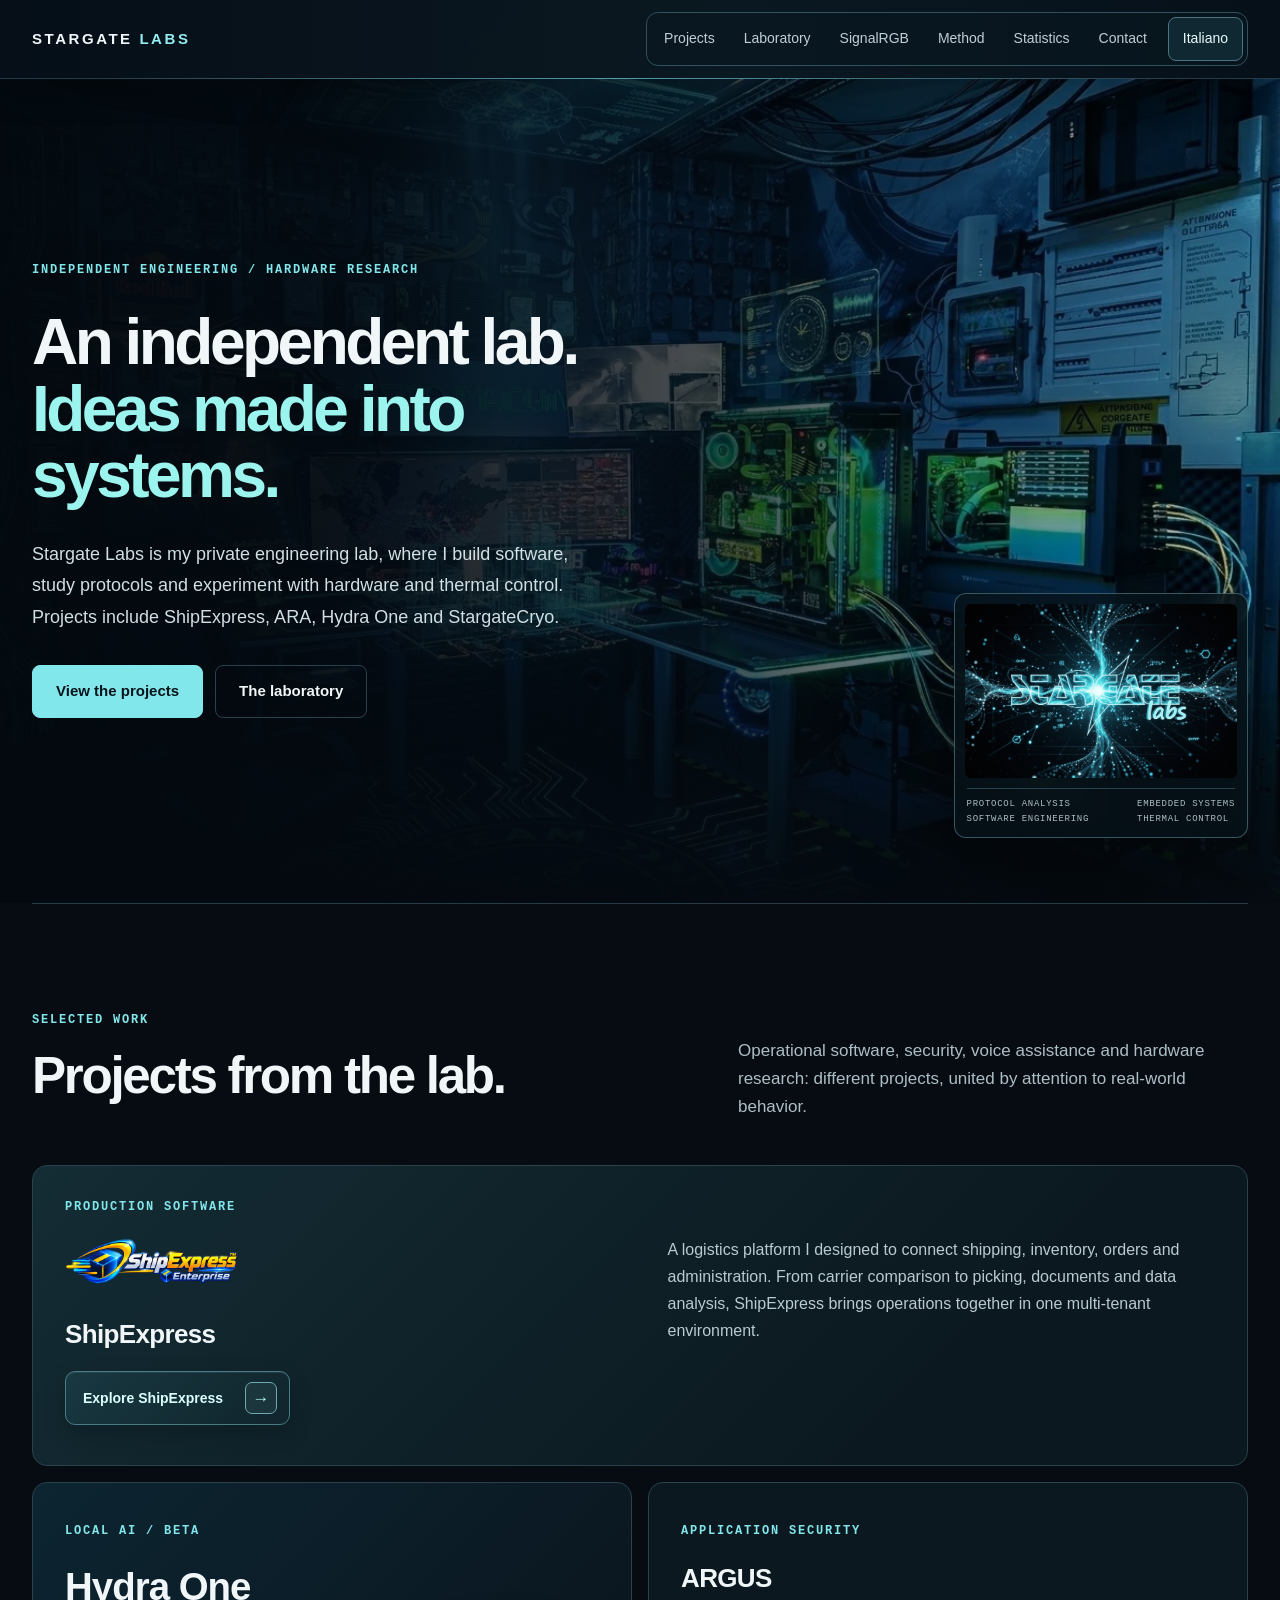
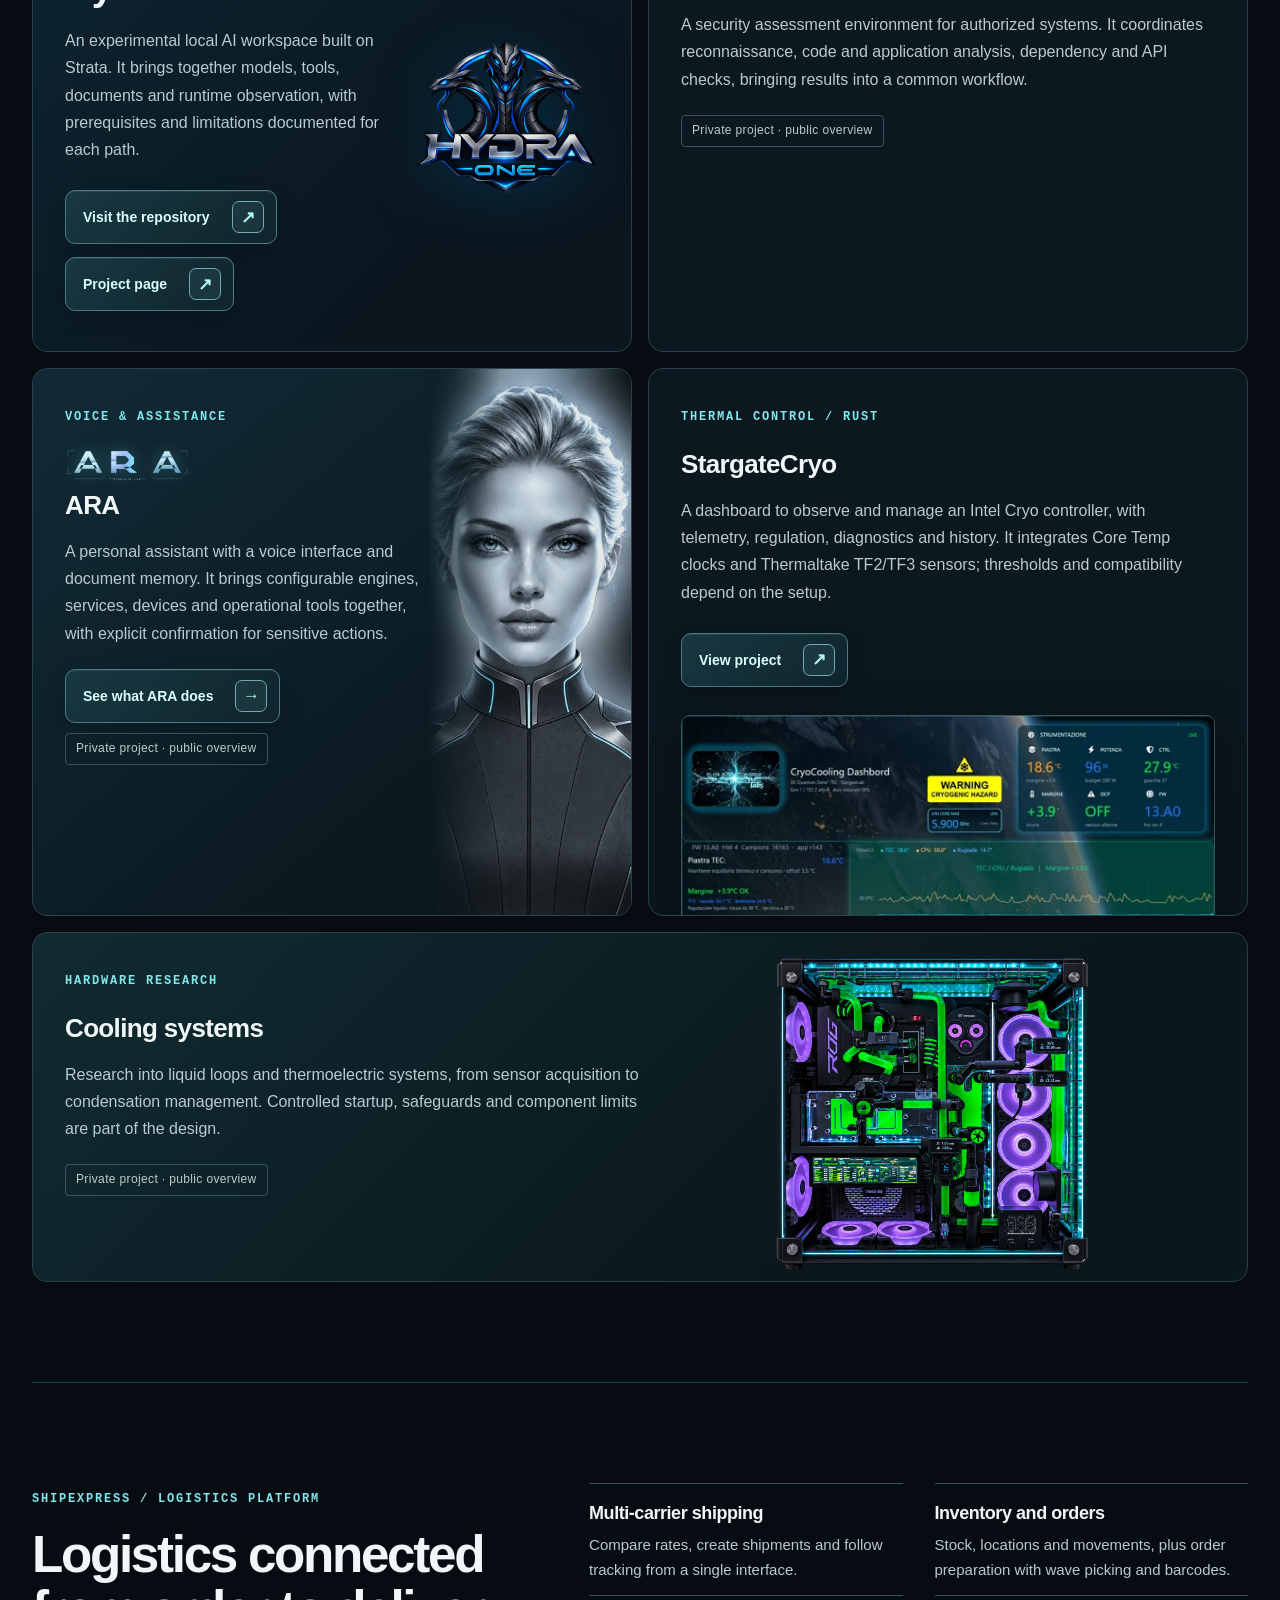
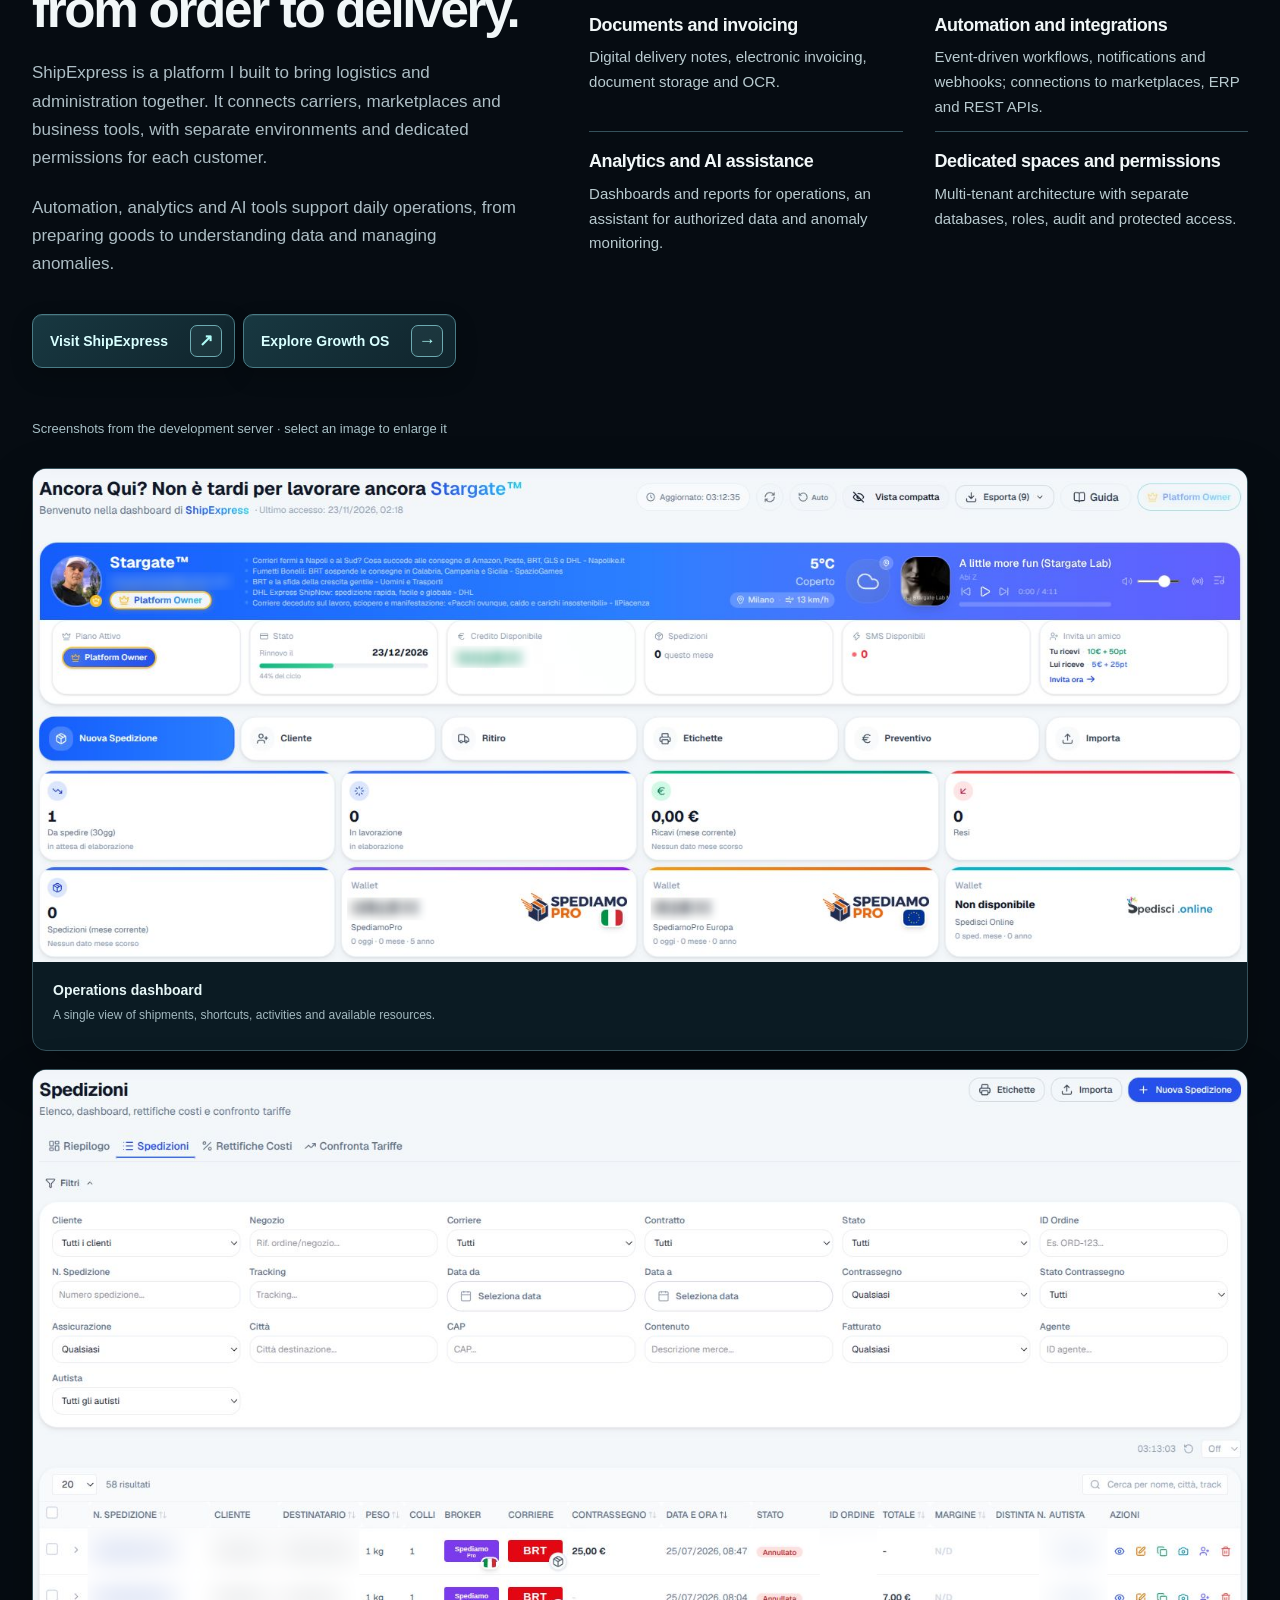
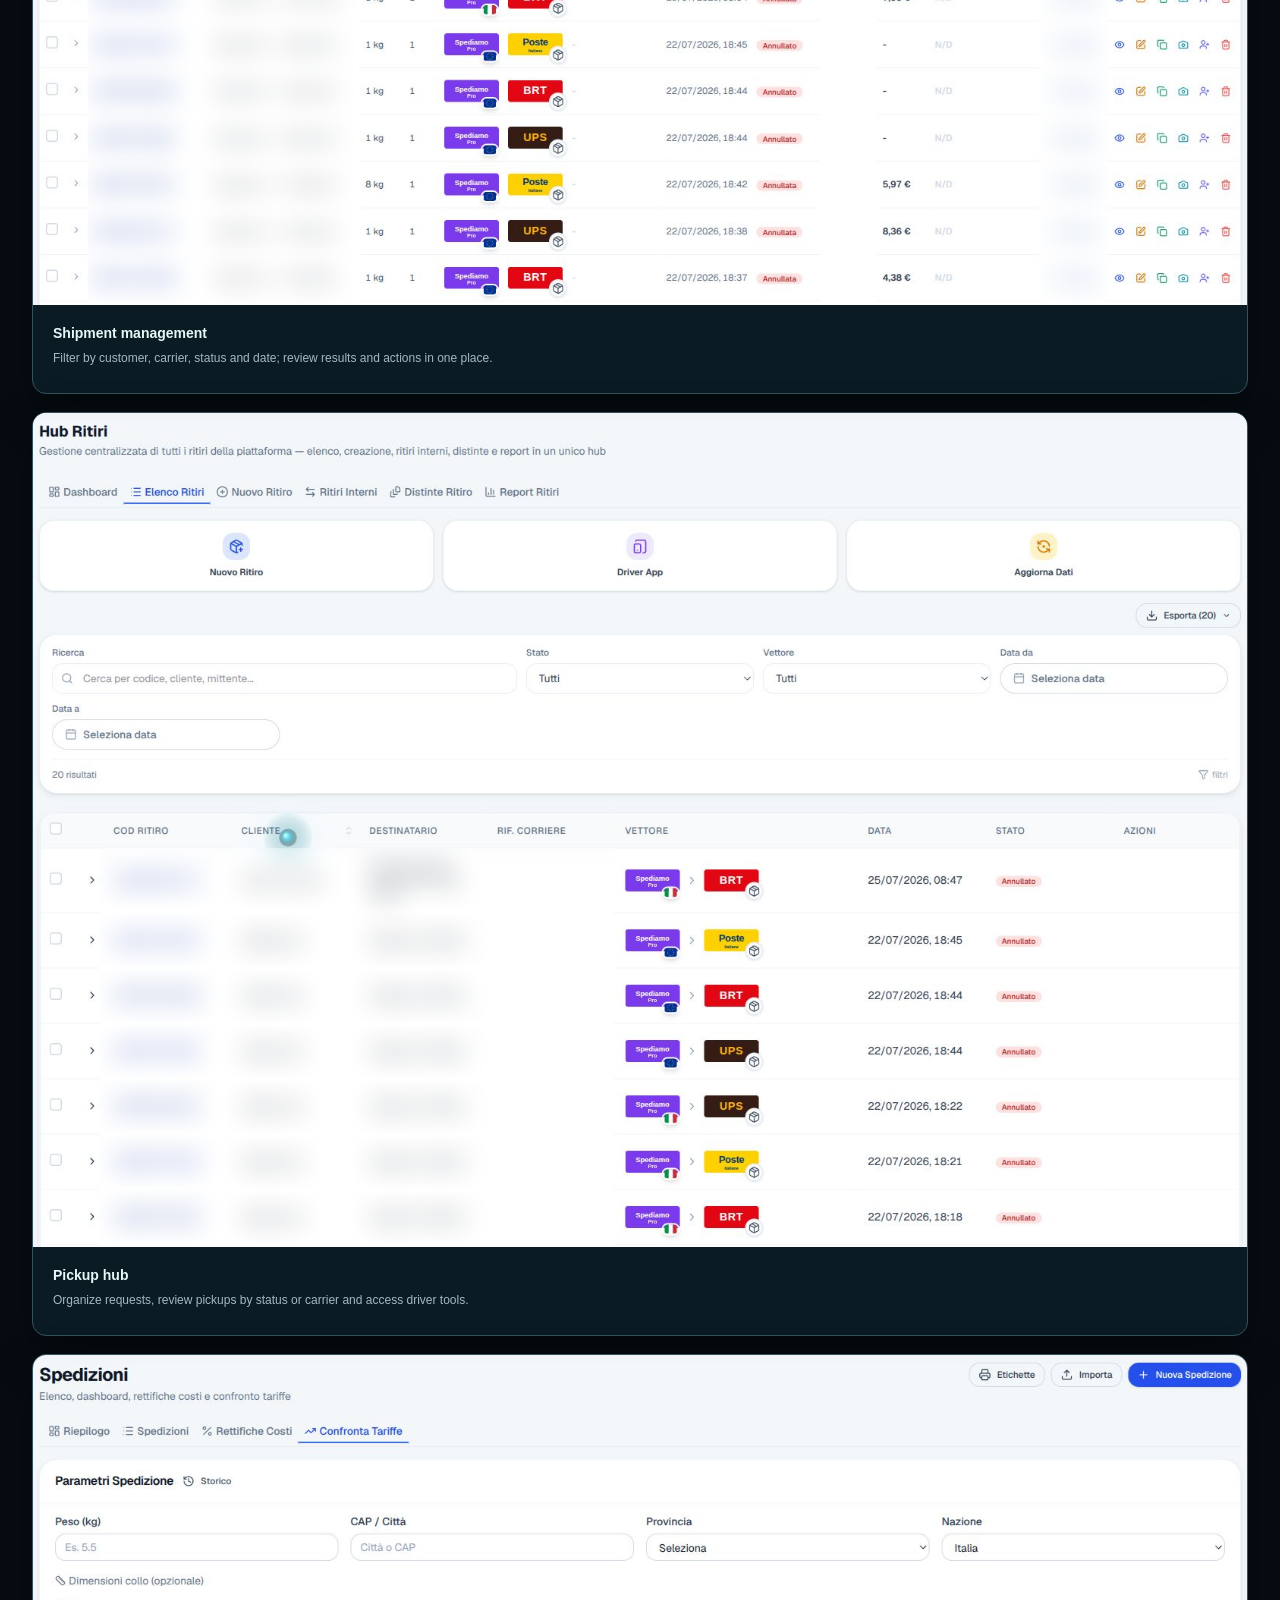
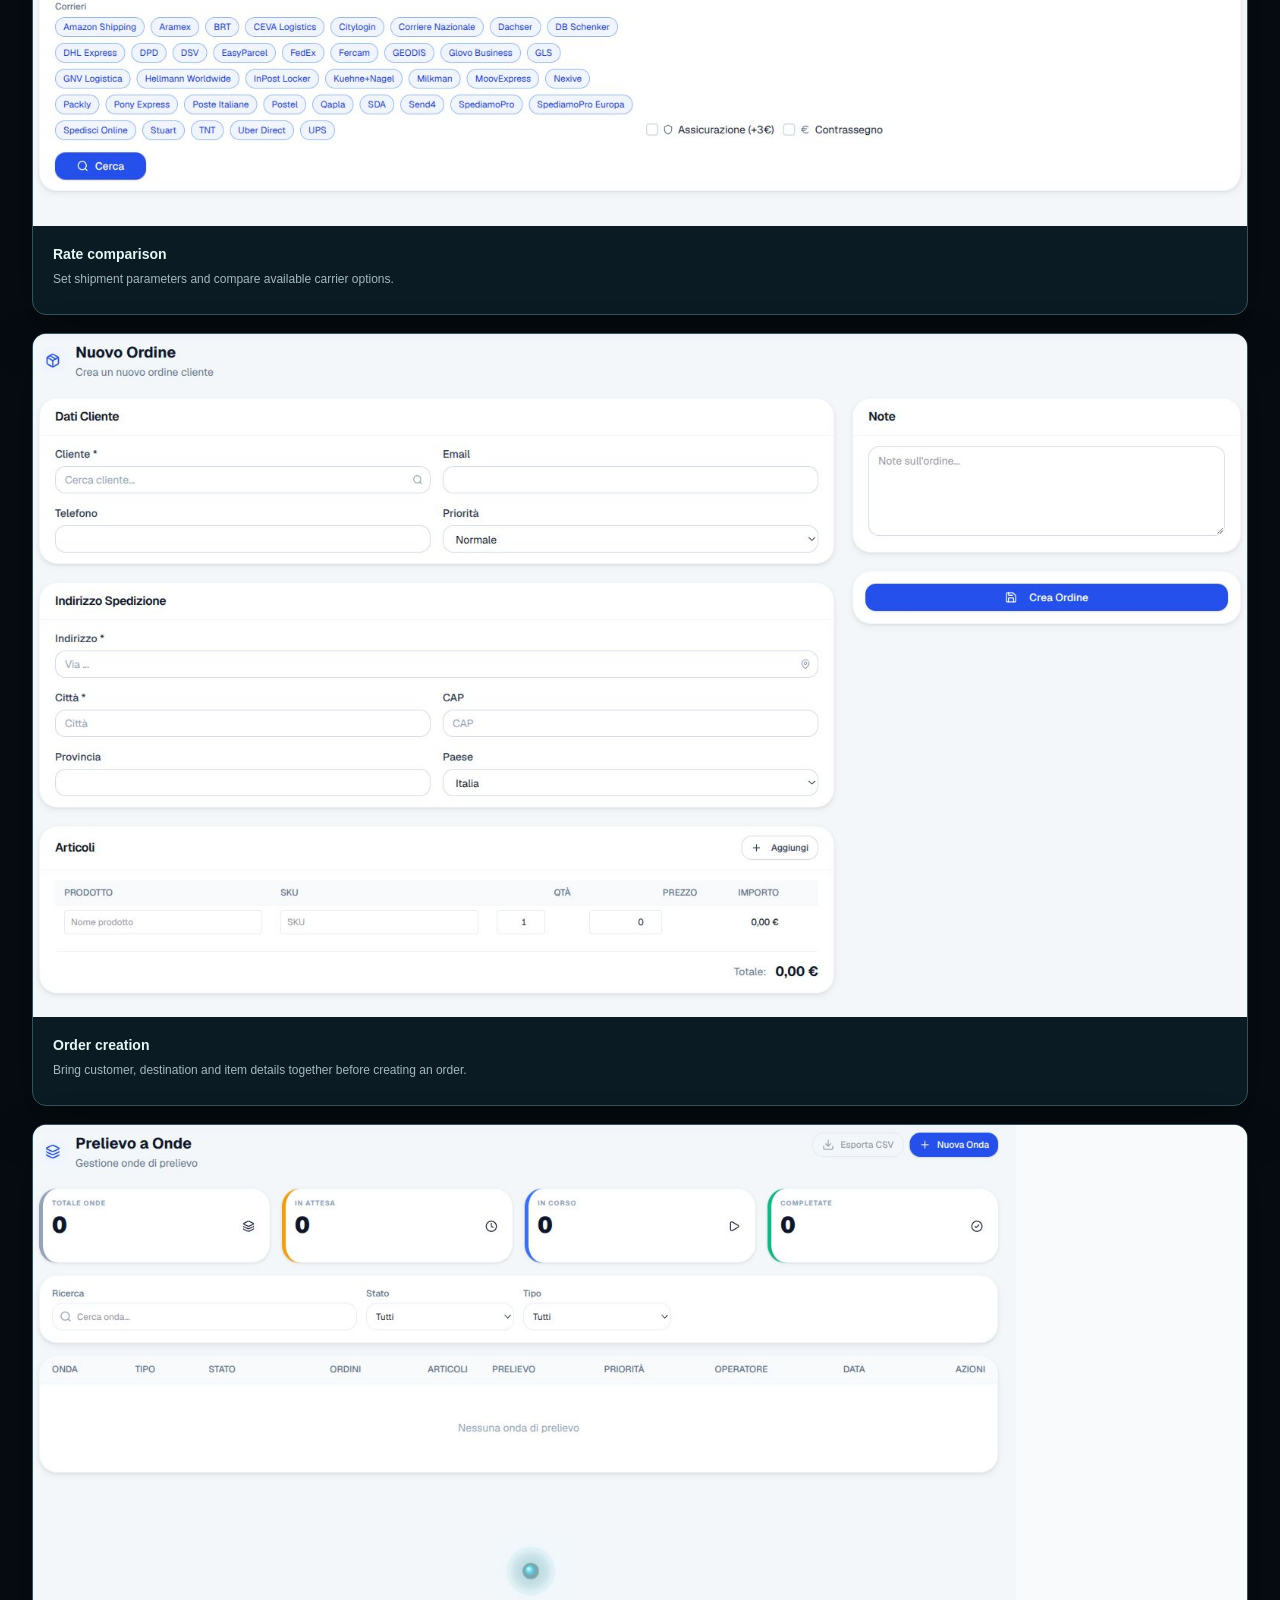
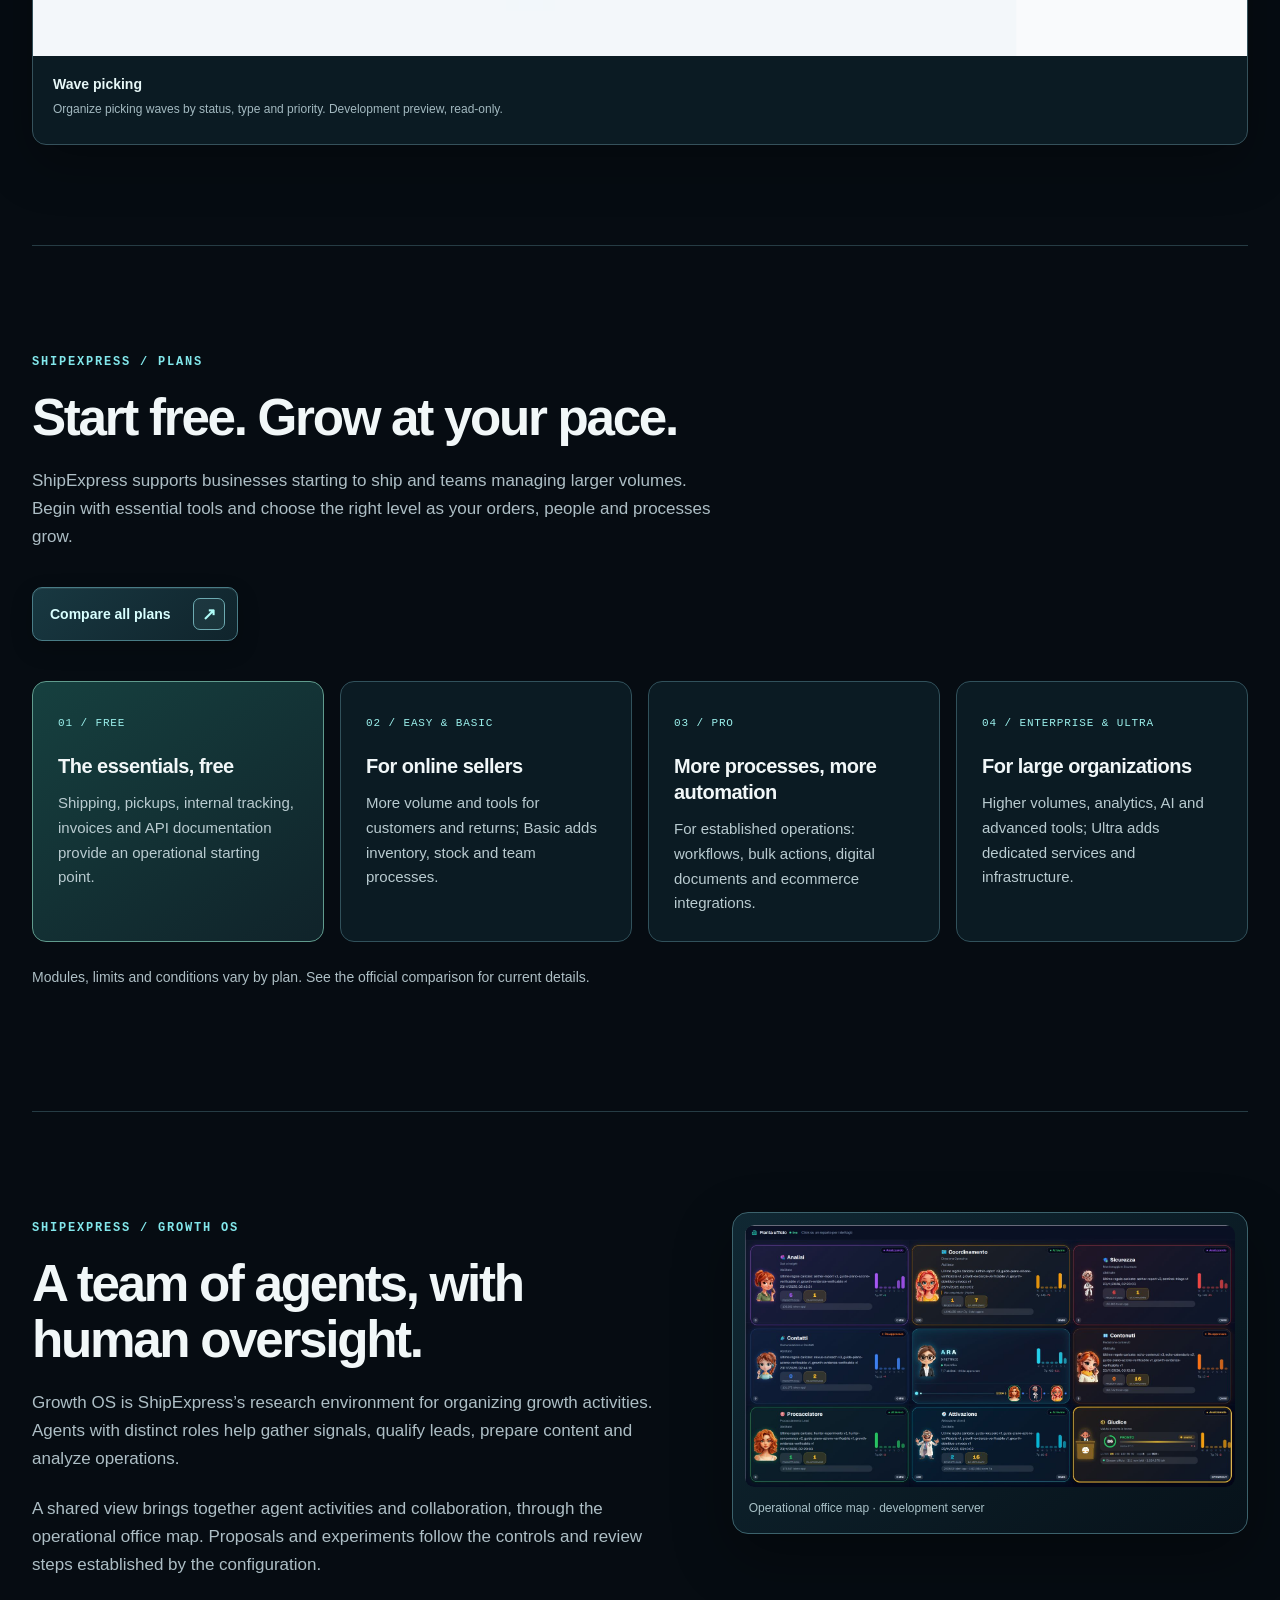
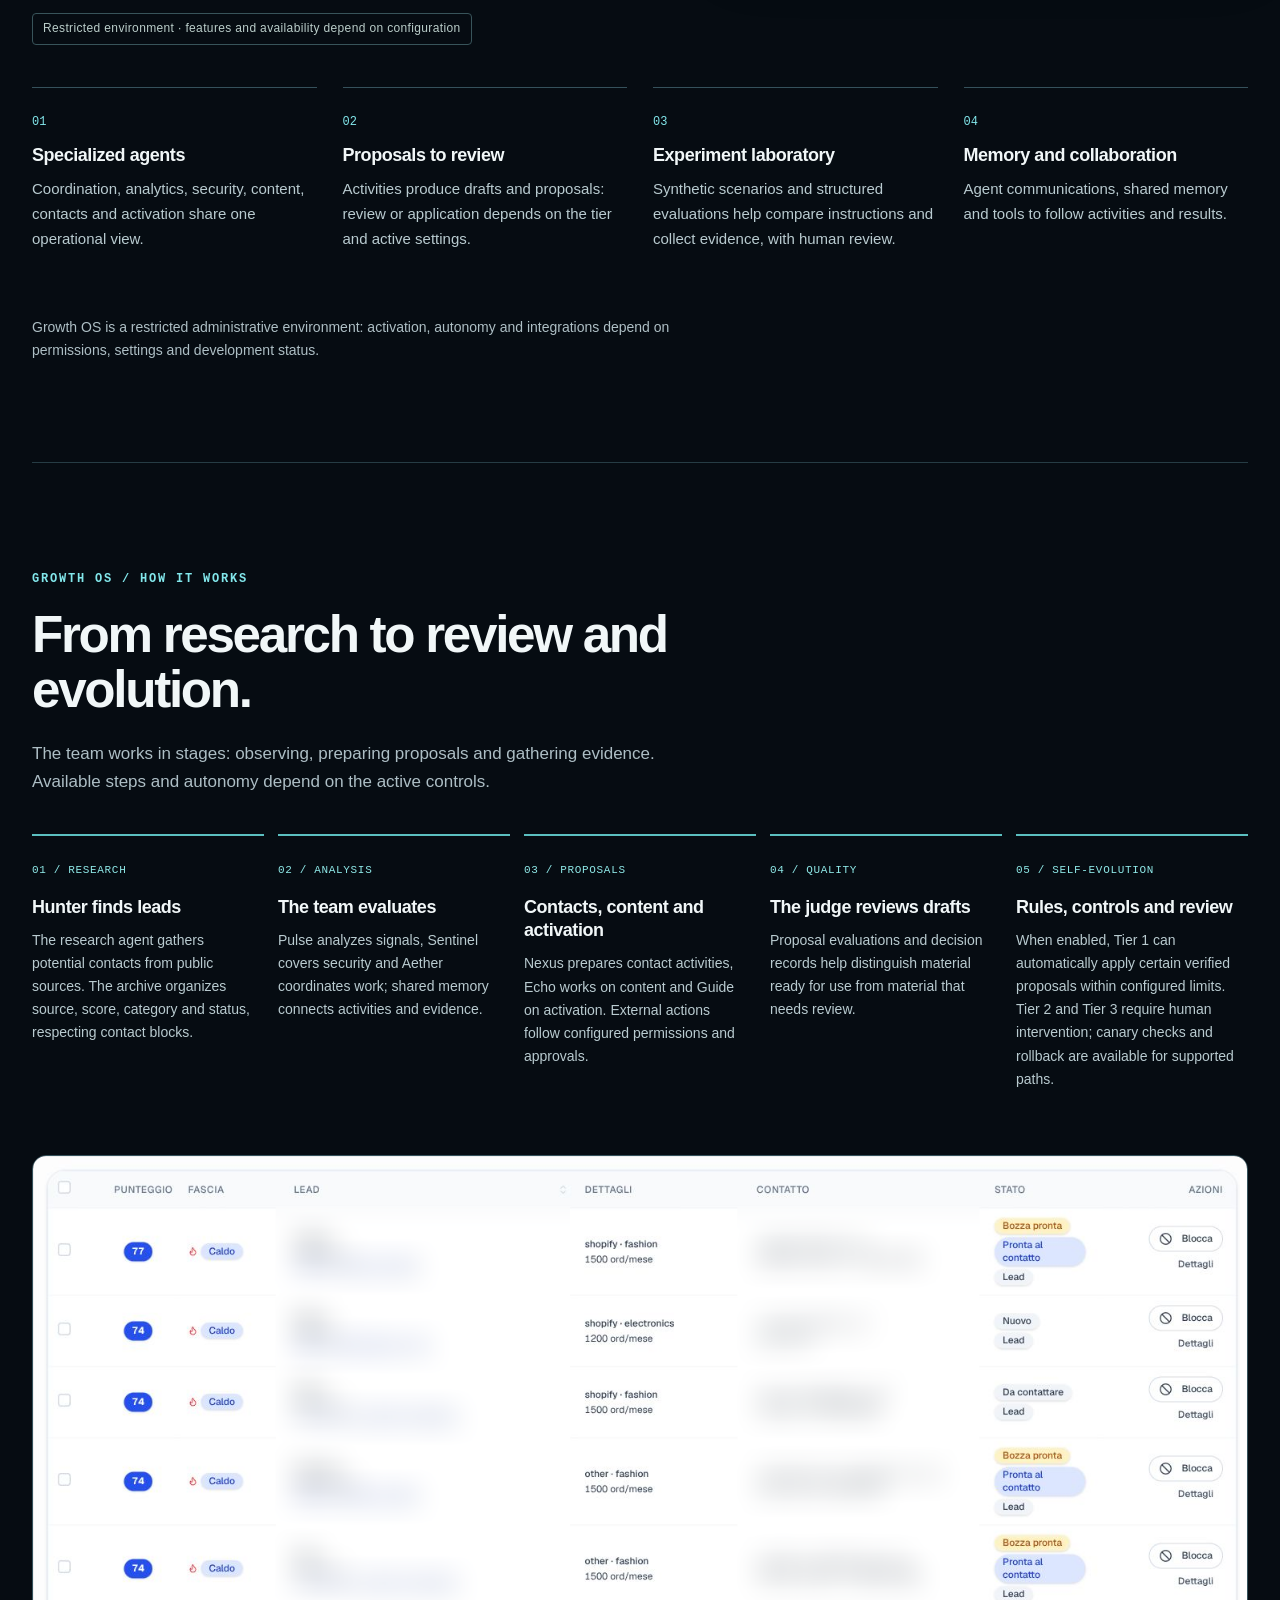
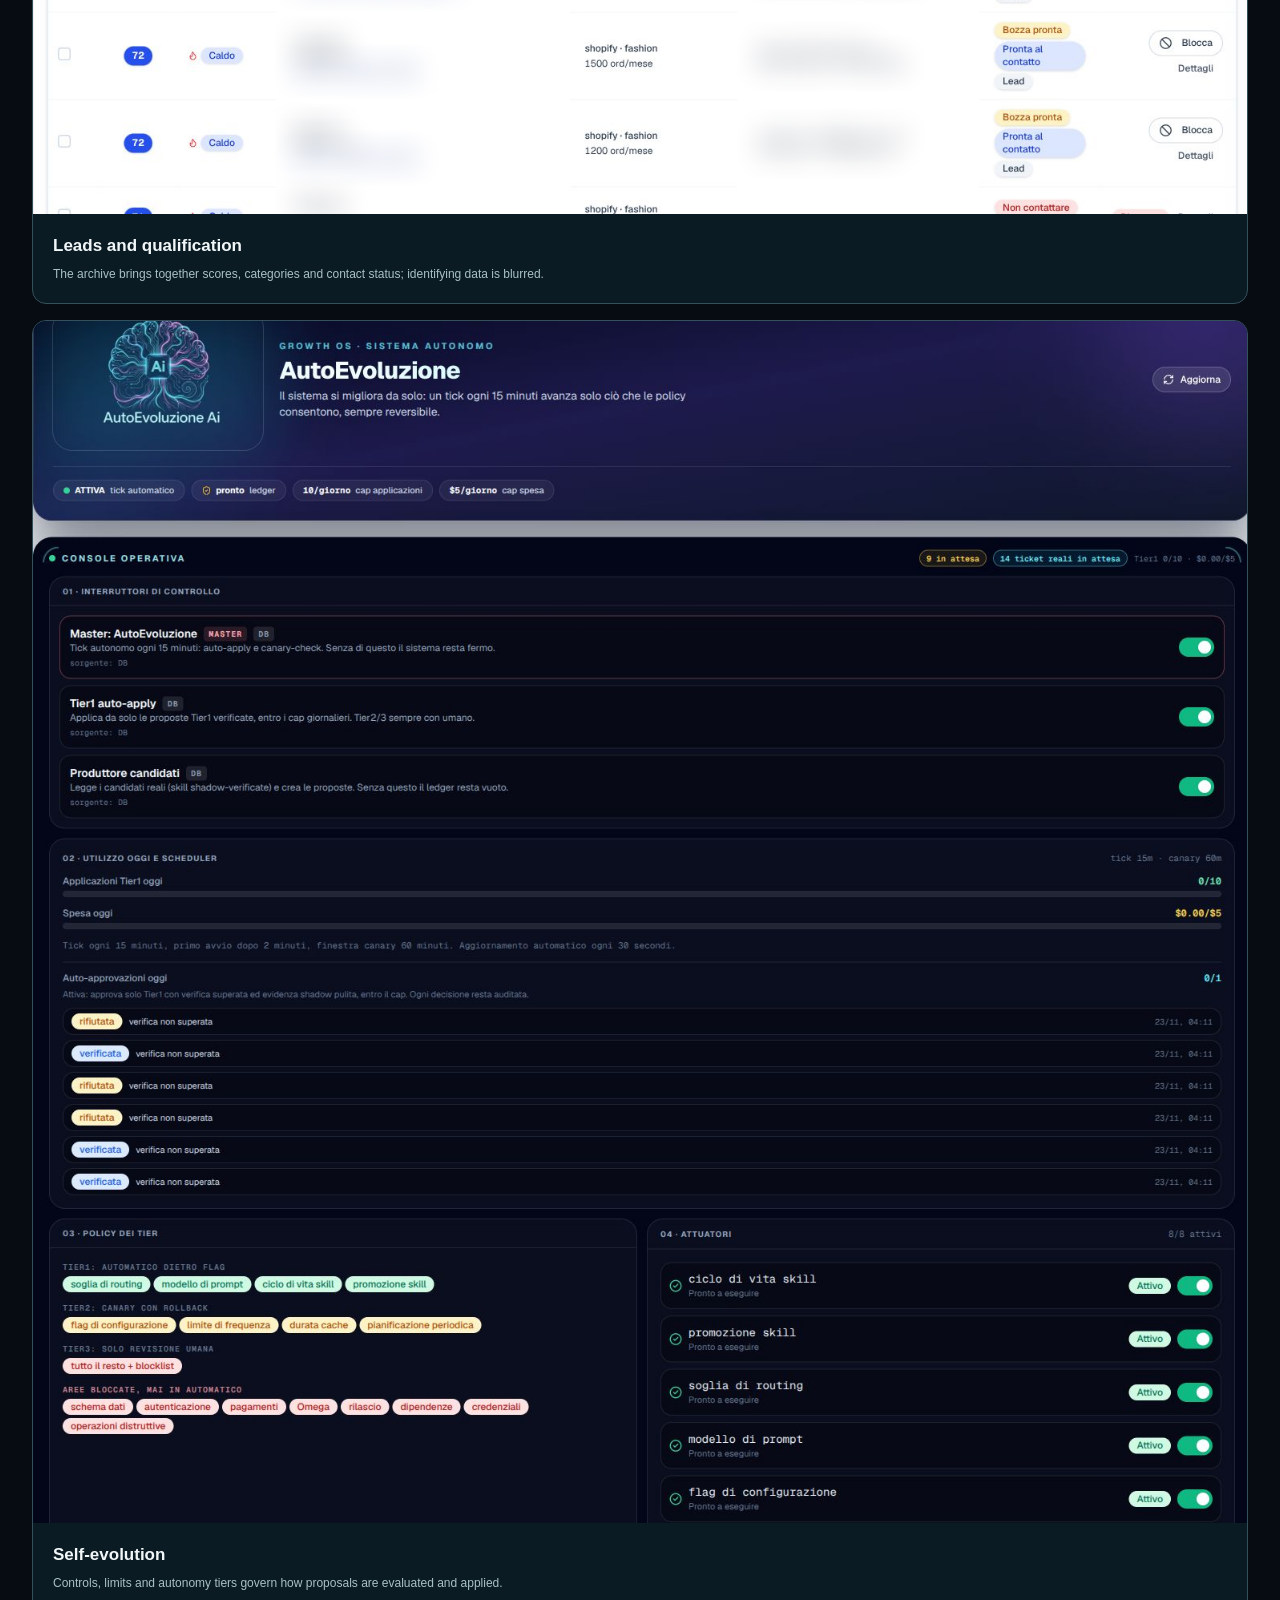
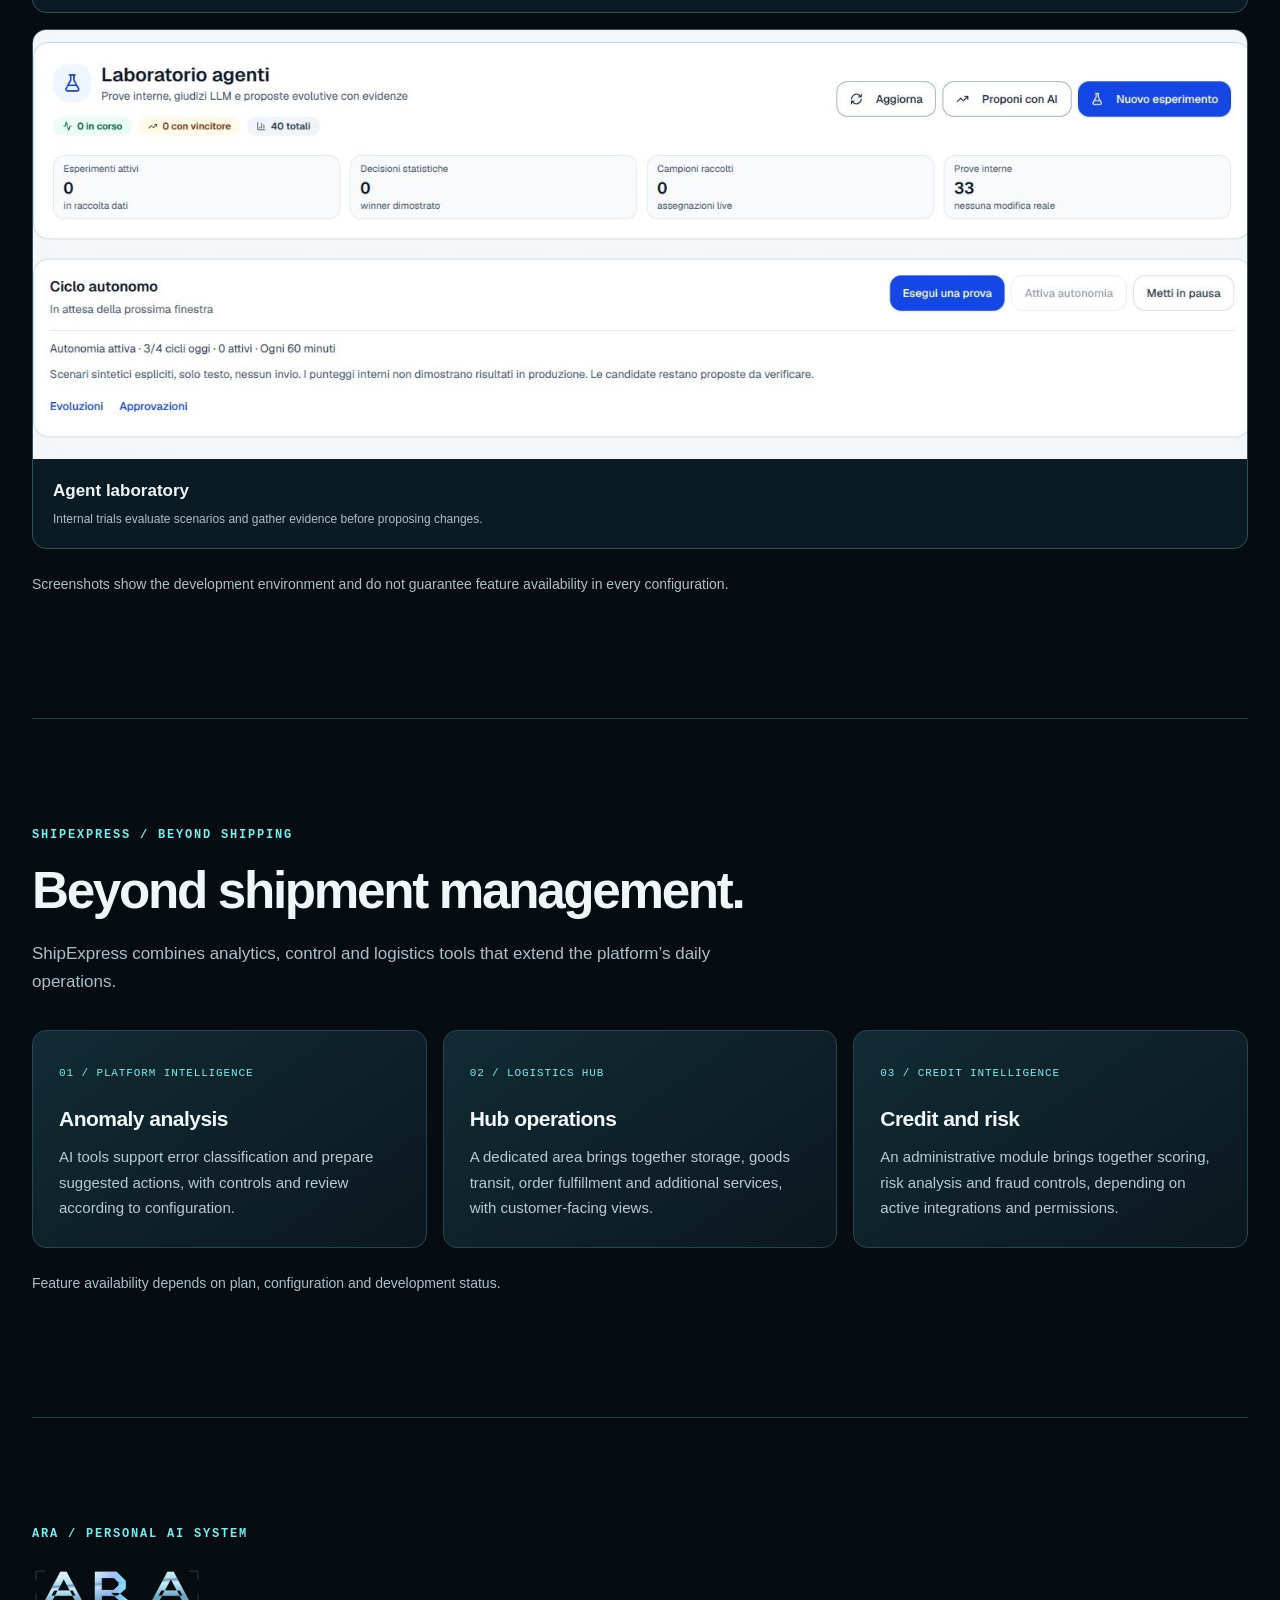
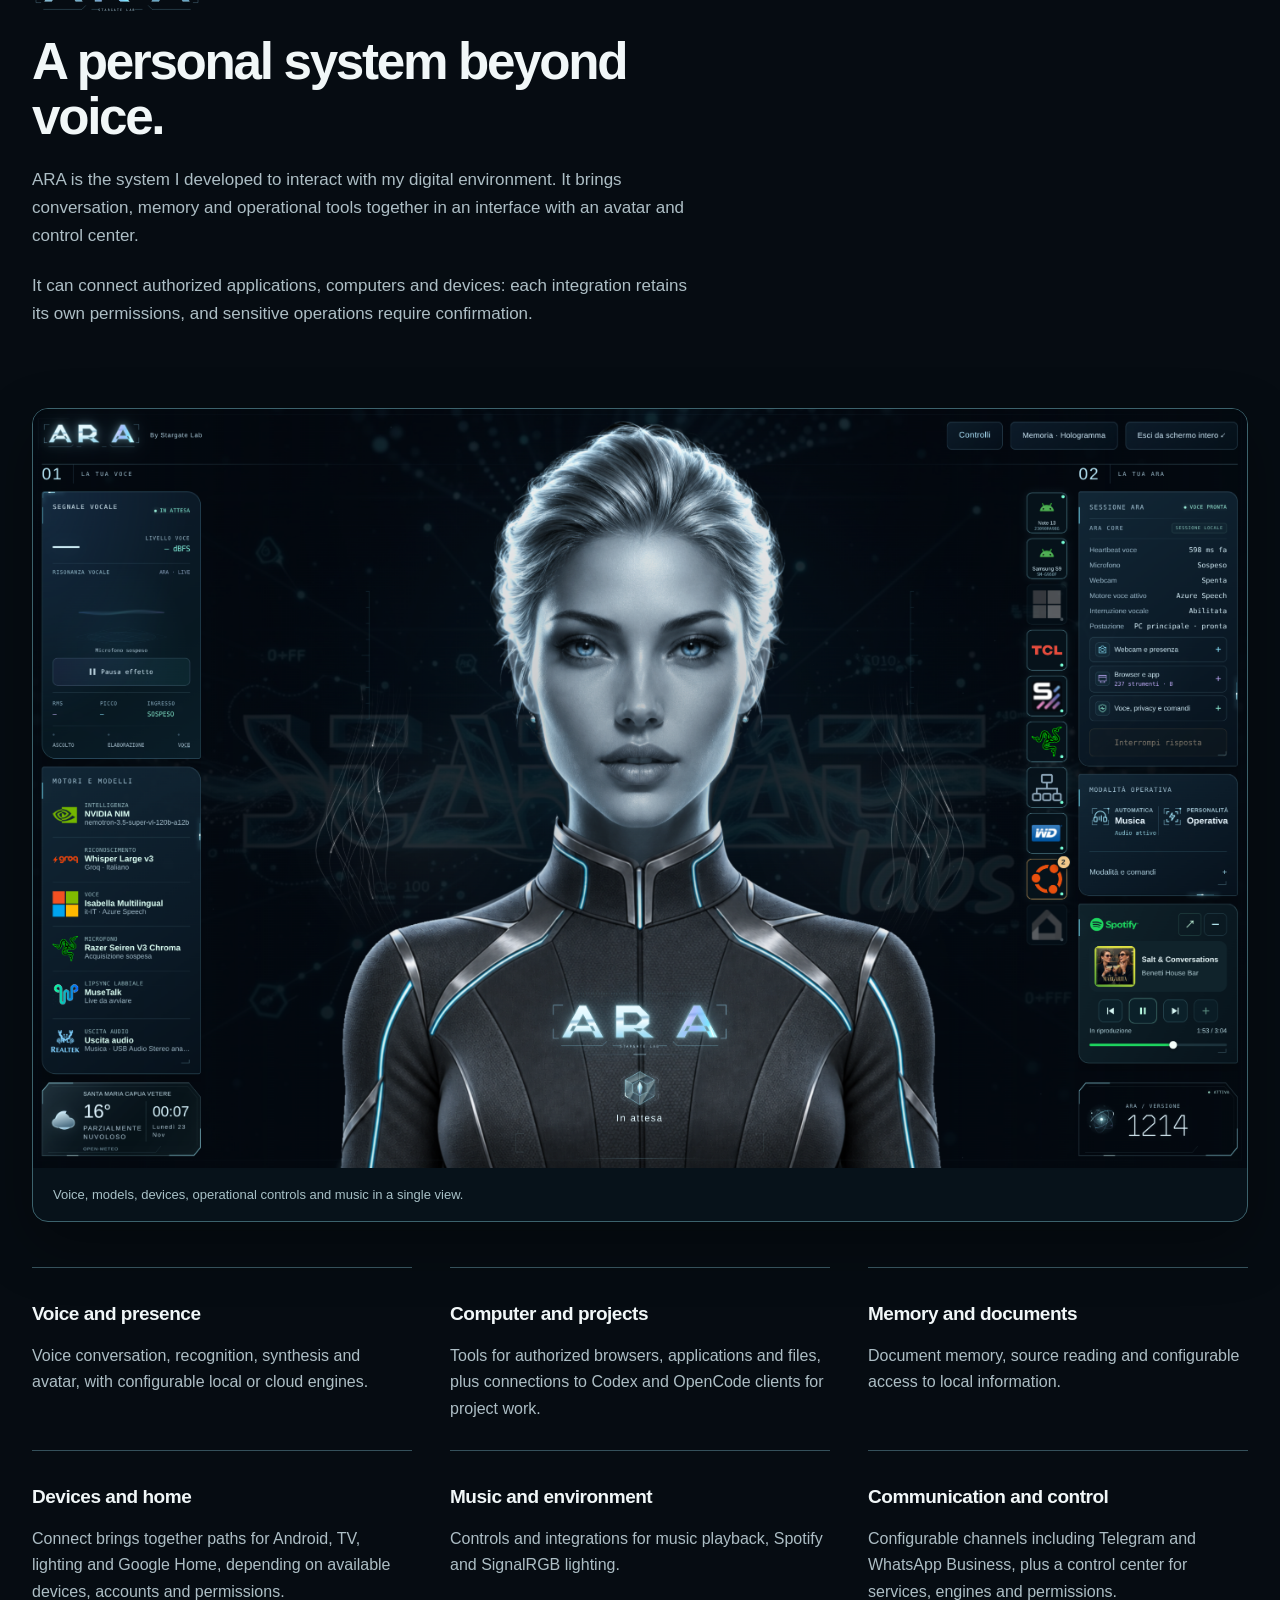
==== commit 9553ef92: "Refine laboratory photos and remove camera text" ====
--- a/index-en.html
+++ b/index-en.html
@@ -1,6 +1,6 @@
 <!doctype html><html lang="en" data-type="software"><head><meta charset="utf-8"><meta name="viewport" content="width=device-width, initial-scale=1"><meta name="description" content="Stargate Labs — software engineering, hardware interoperability, security research and thermal control."><title>Stargate Labs — Software &amp; Hardware Engineering</title><link rel="icon" href="assets/favicon.png"><link rel="alternate" hreflang="it" href="index.html"><link rel="alternate" hreflang="en" href="index-en.html"><style>
 :root{--bg:#050b10;--panel:#0b1821;--panel2:#0e202a;--ink:#eaf5f8;--muted:#a2bbc6;--line:#2c4652;--cyan:#7fe8f5;--green:#b3f67c;--radius:22px;--max:1180px}*{box-sizing:border-box}html{scroll-behavior:smooth;scroll-padding-top:100px}body{margin:0;background:var(--bg);color:var(--ink);font:17px/1.7 'Segoe UI',Arial,sans-serif}body:before{content:'';position:absolute;inset:0 0 auto;height:900px;z-index:-1;background:radial-gradient(ellipse at 80% 10%,#123e4a88,transparent 60%)}a{color:var(--cyan);text-decoration:none}a:hover{text-decoration:underline}a:focus-visible{outline:3px solid var(--green);outline-offset:5px;border-radius:4px}img{max-width:100%;height:auto}.wrap{width:min(var(--max),calc(100% - 48px));margin:auto}.skip{position:absolute;top:-80px;background:var(--ink);color:var(--bg);padding:12px;z-index:9}.skip:focus{top:0}header{border-bottom:1px solid var(--line);background:#050b10ee;position:sticky;top:0;z-index:3}.nav{display:flex;align-items:center;justify-content:space-between;gap:24px;min-height:80px}.brand{font-size:16px;letter-spacing:.15em;font-weight:700;color:var(--ink)}nav{display:flex;gap:24px;flex-wrap:wrap;align-items:center}nav a{font-size:14px;min-height:44px;display:inline-flex;align-items:center;color:var(--muted)}.lang{border:1px solid var(--line);padding:0 14px;border-radius:100px}.hero{display:grid;grid-template-columns:1.15fr .85fr;align-items:center;gap:48px;padding:88px 0 72px}.eyebrow{font:12px/1.6 Consolas,monospace;letter-spacing:.12em;text-transform:uppercase;color:var(--cyan)}h1{font-size:clamp(40px,4.7vw,66px);line-height:1.09;letter-spacing:-.045em;margin:22px 0 28px;max-width:760px}h2{font-size:clamp(29px,3vw,42px);line-height:1.2;letter-spacing:-.025em;margin:12px 0 20px}h3{font-size:23px;line-height:1.3;margin:16px 0}p{color:var(--muted);margin:0 0 22px;max-width:72ch}.hero-art{border:1px solid var(--line);border-radius:30px;padding:30px 22px;background:linear-gradient(145deg,#122b36,#050b10);position:relative}.hero-art img{display:block;object-fit:contain;width:100%}.art-caption{display:flex;justify-content:space-between;gap:12px;border-top:1px solid var(--line);padding-top:20px;margin-top:24px;font:11px/1.6 Consolas,monospace;letter-spacing:.08em;color:var(--muted)}.buttons{display:flex;flex-wrap:wrap;gap:12px;margin-top:30px}.button{padding:13px 21px;background:var(--cyan);color:#07131a;font-size:15px;font-weight:700;border:1px solid var(--cyan);border-radius:12px;min-height:48px}.button.secondary{background:transparent;color:var(--ink);border-color:var(--line)}.button:hover{text-decoration:none;filter:brightness(1.1)}.section{padding:64px 0;border-top:1px solid var(--line)}.section-top{display:flex;justify-content:space-between;gap:32px;align-items:end;margin-bottom:32px}.section-top p{max-width:570px}.suite{display:grid;grid-template-columns:repeat(3,minmax(0,1fr));gap:18px}.integration,.project{padding:28px;border:1px solid var(--line);border-radius:var(--radius);background:var(--panel);min-width:0}.integration{background:linear-gradient(145deg,#102933,#0a1720)}.integration p,.project p{font-size:16px}.actions{display:flex;gap:20px;flex-wrap:wrap;padding-top:8px;font-size:14px}.actions a,.text-link{display:inline-flex;align-items:center;min-height:44px}.projects{display:grid;grid-template-columns:repeat(2,minmax(0,1fr));gap:18px}.private{font-size:13px;color:var(--muted)}.method{display:grid;grid-template-columns:repeat(3,minmax(0,1fr));gap:32px}.method p{font-size:16px}.step{color:var(--green);font:24px Consolas,monospace}.stack{display:flex;flex-wrap:wrap;gap:10px}.stack span{border:1px solid var(--line);border-radius:10px;padding:10px 15px;font:14px Consolas,monospace;color:var(--muted)}.contact{display:flex;justify-content:space-between;gap:40px;align-items:center}.note{font-size:14px;margin-top:24px;max-width:90ch}footer{padding:34px 0;border-top:1px solid var(--line)}.foot{display:flex;justify-content:space-between;gap:24px;font-size:13px;color:var(--muted)}.brand-logos{display:flex;align-items:center;gap:30px;margin-bottom:26px}.brand-logos img{width:auto;height:30px;max-width:145px;object-fit:contain}.brand-logos .ship{height:45px;max-width:200px}@media(max-width:900px){.hero{grid-template-columns:1fr;padding-top:56px;gap:36px}.hero-art{max-width:560px}.suite,.method{grid-template-columns:1fr}.section-top,.contact{display:block}.nav{align-items:flex-start;padding:18px 0;flex-direction:column;gap:8px}nav{gap:18px}}@media(max-width:600px){.wrap{width:calc(100% - 32px)}.projects{grid-template-columns:1fr}.hero{padding:44px 0}.section{padding:44px 0}.integration,.project{padding:23px}.foot{flex-direction:column}nav{gap:14px}h1{font-size:40px}}@media(prefers-reduced-motion:reduce){html{scroll-behavior:auto}}
 .tech-logos{display:flex;flex-wrap:wrap;gap:22px;align-items:center;margin:25px 0}.tech-logos img{width:36px;height:36px;object-fit:contain}.project-brand{height:46px;width:auto;max-width:220px;object-fit:contain;margin:14px 0}@media(max-width:600px){.nav{position:relative}.lang{position:absolute;right:0;top:16px}.brand{font-size:14px;letter-spacing:.12em}}
-.hero-art>img{border-radius:18px}.project-brand{border-radius:10px}.brand-logos img,.tech-logos img{border-radius:0}.stats-grid{display:grid;grid-template-columns:repeat(4,minmax(0,1fr));gap:16px;margin:28px 0}.stat-card{border:1px solid var(--line);border-radius:18px;padding:24px;background:linear-gradient(145deg,#102632,#09151d)}.stat-label{display:block;font:12px/1.6 Consolas,monospace;letter-spacing:.07em;color:var(--muted)}.stat-value{display:block;color:var(--cyan);font-size:38px;line-height:1.4;font-weight:650;margin-top:10px}.stats-meta{display:flex;gap:18px;flex-wrap:wrap;align-items:center}.stats-meta img{max-width:100%;height:auto}.repo-stats{overflow-x:auto;border:1px solid var(--line);border-radius:16px;margin:24px 0}.repo-stats table{border-collapse:collapse;width:100%;min-width:540px}.repo-stats th,.repo-stats td{padding:16px;text-align:left;border-bottom:1px solid var(--line);font-size:14px}.repo-stats th{color:var(--muted);font-weight:500}.repo-stats td{color:var(--ink)}.stats-disclosure{border:1px solid var(--line);border-radius:16px;padding:20px;margin:22px 0}.stats-disclosure summary{cursor:pointer;min-height:44px;display:flex;align-items:center;color:var(--cyan)}.stats-widgets{display:flex;gap:18px;flex-wrap:wrap}.stats-widgets img{max-width:100%;border-radius:14px}.stats-clock{font-family:Consolas,monospace;color:var(--muted);font-size:13px}@media(max-width:700px){.stats-grid{grid-template-columns:repeat(2,minmax(0,1fr))}.stat-card{padding:20px}.stat-value{font-size:32px}}</style><meta name="page-type" content="software"><meta name="site-kind" content="software"><link rel="stylesheet" href="assets/refinement.css?v=20261123-11"></head><body><a class="skip" href="#main">Skip to content</a><header><div class="wrap nav"><a class="brand" href="#" aria-label="Stargate Labs"><span>STARGATE <b>LABS</b></span></a><nav aria-label="Main navigation"><a href="#projects">Projects</a><a href="#lab">Laboratory</a><a href="#signalrgb">SignalRGB</a><a href="#method">Method</a><a href="#statistics">Statistics</a><a href="#contact">Contact</a><a class="lang" href="index.html" hreflang="it">Italiano</a></nav></div></header><main id="main" class="wrap"><section class="hero" data-enter><div class="hero-copy"><span class="eyebrow">INDEPENDENT ENGINEERING / HARDWARE RESEARCH</span><h1>An independent lab.<br><em>Ideas made into systems.</em></h1><p>Stargate Labs is my private engineering lab, where I build software, study protocols and experiment with hardware and thermal control. Projects include ShipExpress, ARA, Hydra One and StargateCryo.</p><div class="buttons"><a class="button" href="#projects">View the projects</a><a class="button secondary" href="#lab">The laboratory</a></div></div><div class="hero-art"><img src="assets/logo.png" alt="Stargate Labs" width="1400" height="894"><div class="art-caption"><span>PROTOCOL ANALYSIS<br>SOFTWARE ENGINEERING</span><span>EMBEDDED SYSTEMS<br>THERMAL CONTROL</span></div></div></section><section class="section" id="projects"><div class="section-top"><div><span class="eyebrow">SELECTED WORK</span><h2>Projects from the lab.</h2></div><p>Operational software, security, voice assistance and hardware research: different projects, united by attention to real-world behavior.</p></div><div class="projects"><article class="project"><span class="eyebrow">Production software</span><img class="project-brand" src="assets/shipexpress-logo.png" alt="ShipExpress"><h3>ShipExpress</h3><p>A logistics platform I designed to connect shipping, inventory, orders and administration. From carrier comparison to picking, documents and data analysis, ShipExpress brings operations together in one multi-tenant environment.</p><a class="text-link" href="#shipexpress">Explore ShipExpress</a></article><article class="project project-hydra"><div class="project-body"><span class="eyebrow">LOCAL AI / BETA</span><h3>Hydra One</h3><p>An experimental local AI workspace built on Strata. It brings together models, tools, documents and runtime observation, with prerequisites and limitations documented for each path.</p><a class="text-link" href="https://github.com/StargateLabs/Hydra-One">Visit the repository</a><a class="text-link" href="https://stargatelabs.github.io/Hydra-One/">Project page</a></div><img class="hydra-brand" src="assets/hydra-one.webp" alt="Hydra One logo" loading="lazy" width="640" height="640"></article><article class="project"><span class="eyebrow">Application security</span><h3>ARGUS</h3><p>A security assessment environment for authorized systems. It coordinates reconnaissance, code and application analysis, dependency and API checks, bringing results into a common workflow.</p><span class="private">Private project · public overview</span></article><article class="project project-ara"><span class="eyebrow">VOICE &amp; ASSISTANCE</span><img class="ara-wordmark" src="assets/ara-wordmark.svg" alt="Logo ARA" width="300" height="84" loading="lazy"><h3>ARA</h3><p>A personal assistant with a voice interface and document memory. It brings configurable engines, services, devices and operational tools together, with explicit confirmation for sensitive actions.</p><a class="text-link" href="#ara">See what ARA does</a><span class="private">Private project · public overview</span><img class="ara-portrait" src="assets/ara-portrait.webp" alt="Portrait of the ARA assistant" width="640" height="960" loading="lazy"></article><article class="project project-cryo"><span class="eyebrow">THERMAL CONTROL / RUST</span><h3>StargateCryo</h3><p>A dashboard to observe and manage an Intel Cryo controller, with telemetry, regulation, diagnostics and history. It integrates Core Temp clocks and Thermaltake TF2/TF3 sensors; thresholds and compatibility depend on the setup.</p><a class="text-link" href="https://github.com/StargateLabs/dashboard-for-intel-cryo-cooling-technology">View project</a><img class="cryo-preview" src="assets/cryocooling-dashboard.webp" alt="Screenshot of the StargateCryo dashboard for Windows" width="563" height="1000" loading="lazy"></article><article class="project project-cooling" id="cooling"><span class="eyebrow">HARDWARE RESEARCH</span><h3>Cooling systems</h3><p>Research into liquid loops and thermoelectric systems, from sensor acquisition to condensation management. Controlled startup, safeguards and component limits are part of the design.</p><span class="private">Private project · public overview</span><img class="cooling-workstation" src="assets/windows-workstation.webp" alt="Lab Windows workstation shown in the ARA control center" width="1254" height="1254" loading="lazy"></article></div></section><section class="section ship-section" id="shipexpress"><div class="ship-intro"><span class="eyebrow">SHIPEXPRESS / LOGISTICS PLATFORM</span><h2>Logistics connected from order to delivery.</h2><p>ShipExpress is a platform I built to bring logistics and administration together. It connects carriers, marketplaces and business tools, with separate environments and dedicated permissions for each customer.</p><p>Automation, analytics and AI tools support daily operations, from preparing goods to understanding data and managing anomalies.</p><a class="text-link" href="https://shipexpress.it">Visit ShipExpress</a><a class="text-link" href="#growth-os">Explore Growth OS</a></div><div class="ship-capabilities"><article><h3>Multi-carrier shipping</h3><p>Compare rates, create shipments and follow tracking from a single interface.</p></article><article><h3>Inventory and orders</h3><p>Stock, locations and movements, plus order preparation with wave picking and barcodes.</p></article><article><h3>Documents and invoicing</h3><p>Digital delivery notes, electronic invoicing, document storage and OCR.</p></article><article><h3>Automation and integrations</h3><p>Event-driven workflows, notifications and webhooks; connections to marketplaces, ERP and REST APIs.</p></article><article><h3>Analytics and AI assistance</h3><p>Dashboards and reports for operations, an assistant for authorized data and anomaly monitoring.</p></article><article><h3>Dedicated spaces and permissions</h3><p>Multi-tenant architecture with separate databases, roles, audit and protected access.</p></article></div><p class="ship-gallery-label">Screenshots from the development server · select an image to enlarge it</p><div class="ship-gallery"><figure><a href="assets/shipexpress-dashboard-new.png" target="_blank" rel="noopener" aria-label="Enlarge screenshot: Operations dashboard"><img src="assets/shipexpress-dashboard-new.png" alt="Operations dashboard — ShipExpress" width="1600" height="650" loading="lazy"></a><figcaption><strong>Operations dashboard</strong><span>A single view of shipments, shortcuts, activities and available resources.</span></figcaption></figure><figure><a href="assets/shipexpress-spedizioni-new.png" target="_blank" rel="noopener" aria-label="Enlarge screenshot: Shipment management"><img src="assets/shipexpress-spedizioni-new.png" alt="Shipment management — ShipExpress" width="1600" height="1100" loading="lazy"></a><figcaption><strong>Shipment management</strong><span>Filter by customer, carrier, status and date; review results and actions in one place.</span></figcaption></figure><figure><a href="assets/shipexpress-ritiri-new.png" target="_blank" rel="noopener" aria-label="Enlarge screenshot: Pickup hub"><img src="assets/shipexpress-ritiri-new.png" alt="Pickup hub — ShipExpress" width="1600" height="1100" loading="lazy"></a><figcaption><strong>Pickup hub</strong><span>Organize requests, review pickups by status or carrier and access driver tools.</span></figcaption></figure><figure><a href="assets/shipexpress-rate-new.jpg" target="_blank" rel="noopener" aria-label="Enlarge screenshot: Rate comparison"><img src="assets/shipexpress-rate-new.jpg" alt="Rate comparison — ShipExpress" width="1600" height="620" loading="lazy"></a><figcaption><strong>Rate comparison</strong><span>Set shipment parameters and compare available carrier options.</span></figcaption></figure><figure><a href="assets/shipexpress-orders-new.jpg" target="_blank" rel="noopener" aria-label="Enlarge screenshot: Order creation"><img src="assets/shipexpress-orders-new.jpg" alt="Order creation — ShipExpress" width="1600" height="900" loading="lazy"></a><figcaption><strong>Order creation</strong><span>Bring customer, destination and item details together before creating an order.</span></figcaption></figure><figure><a href="assets/shipexpress-wave-new.jpg" target="_blank" rel="noopener" aria-label="Enlarge screenshot: Wave picking"><img src="assets/shipexpress-wave-new.jpg" alt="Wave picking — ShipExpress" width="1600" height="700" loading="lazy"></a><figcaption><strong>Wave picking</strong><span>Organize picking waves by status, type and priority. Development preview, read-only.</span></figcaption></figure></div></section><section class="section plans-section" id="piani-shipexpress"><div class="plans-intro"><span class="eyebrow">SHIPEXPRESS / PLANS</span><h2>Start free. Grow at your pace.</h2><p>ShipExpress supports businesses starting to ship and teams managing larger volumes. Begin with essential tools and choose the right level as your orders, people and processes grow.</p><a class="text-link" href="https://shipexpress.it/prezzi">Compare all plans</a></div><div class="plans-grid"><article><span>01 / FREE</span><h3>The essentials, free</h3><p>Shipping, pickups, internal tracking, invoices and API documentation provide an operational starting point.</p></article><article><span>02 / EASY &amp; BASIC</span><h3>For online sellers</h3><p>More volume and tools for customers and returns; Basic adds inventory, stock and team processes.</p></article><article><span>03 / PRO</span><h3>More processes, more automation</h3><p>For established operations: workflows, bulk actions, digital documents and ecommerce integrations.</p></article><article><span>04 / ENTERPRISE &amp; ULTRA</span><h3>For large organizations</h3><p>Higher volumes, analytics, AI and advanced tools; Ultra adds dedicated services and infrastructure.</p></article></div><p class="note">Modules, limits and conditions vary by plan. See the official comparison for current details.</p></section><section class="section growth-section" id="growth-os"><div class="growth-copy"><span class="eyebrow">SHIPEXPRESS / GROWTH OS</span><h2>A team of agents, with human oversight.</h2><p>Growth OS is ShipExpress’s research environment for organizing growth activities. Agents with distinct roles help gather signals, qualify leads, prepare content and analyze operations.</p><p>A shared view brings together agent activities and collaboration, through the operational office map. Proposals and experiments follow the controls and review steps established by the configuration.</p><span class="private">Restricted environment · features and availability depend on configuration</span></div><figure class="growth-visual"><a href="assets/shipexpress-office-new.jpg" target="_blank" rel="noopener" aria-label="Enlarge the Growth OS operational office screenshot"><img src="assets/shipexpress-office-new.jpg" alt="Growth OS agents’ operational office map" width="1515" height="810" loading="lazy"></a><figcaption>Operational office map · development server</figcaption></figure><div class="growth-features"><article><span>01</span><h3>Specialized agents</h3><p>Coordination, analytics, security, content, contacts and activation share one operational view.</p></article><article><span>02</span><h3>Proposals to review</h3><p>Activities produce drafts and proposals: review or application depends on the tier and active settings.</p></article><article><span>03</span><h3>Experiment laboratory</h3><p>Synthetic scenarios and structured evaluations help compare instructions and collect evidence, with human review.</p></article><article><span>04</span><h3>Memory and collaboration</h3><p>Agent communications, shared memory and tools to follow activities and results.</p></article></div><p class="note growth-note">Growth OS is a restricted administrative environment: activation, autonomy and integrations depend on permissions, settings and development status.</p></section><section class="section growth-workflow" id="growth-workflow"><div class="workflow-intro"><span class="eyebrow">GROWTH OS / HOW IT WORKS</span><h2>From research to review and evolution.</h2><p>The team works in stages: observing, preparing proposals and gathering evidence. Available steps and autonomy depend on the active controls.</p></div><div class="workflow-steps"><article><span>01 / RESEARCH</span><h3>Hunter finds leads</h3><p>The research agent gathers potential contacts from public sources. The archive organizes source, score, category and status, respecting contact blocks.</p></article><article><span>02 / ANALYSIS</span><h3>The team evaluates</h3><p>Pulse analyzes signals, Sentinel covers security and Aether coordinates work; shared memory connects activities and evidence.</p></article><article><span>03 / PROPOSALS</span><h3>Contacts, content and activation</h3><p>Nexus prepares contact activities, Echo works on content and Guide on activation. External actions follow configured permissions and approvals.</p></article><article><span>04 / QUALITY</span><h3>The judge reviews drafts</h3><p>Proposal evaluations and decision records help distinguish material ready for use from material that needs review.</p></article><article><span>05 / SELF-EVOLUTION</span><h3>Rules, controls and review</h3><p>When enabled, Tier 1 can automatically apply certain verified proposals within configured limits. Tier 2 and Tier 3 require human intervention; canary checks and rollback are available for supported paths.</p></article></div><div class="growth-evidence"><figure><a href="assets/shipexpress-leads-new.png" target="_blank" rel="noopener" aria-label="Enlarge screenshot: Leads and qualification"><img src="assets/shipexpress-leads-new.png" alt="Leads and qualification — ShipExpress" width="1515" height="822" loading="lazy"></a><figcaption><strong>Leads and qualification</strong><span>The archive brings together scores, categories and contact status; identifying data is blurred.</span></figcaption></figure><figure><a href="assets/shipexpress-evolution-new.jpg" target="_blank" rel="noopener" aria-label="Enlarge screenshot: Self-evolution"><img src="assets/shipexpress-evolution-new.jpg" alt="Self-evolution — ShipExpress" width="1515" height="1500" loading="lazy"></a><figcaption><strong>Self-evolution</strong><span>Controls, limits and autonomy tiers govern how proposals are evaluated and applied.</span></figcaption></figure><figure><a href="assets/shipexpress-experiments-new.jpg" target="_blank" rel="noopener" aria-label="Enlarge screenshot: Agent laboratory"><img src="assets/shipexpress-experiments-new.jpg" alt="Agent laboratory — ShipExpress" width="1515" height="535" loading="lazy"></a><figcaption><strong>Agent laboratory</strong><span>Internal trials evaluate scenarios and gather evidence before proposing changes.</span></figcaption></figure></div><p class="note">Screenshots show the development environment and do not guarantee feature availability in every configuration.</p></section><section class="section standout-section" id="funzioni-avanzate"><div><span class="eyebrow">SHIPEXPRESS / BEYOND SHIPPING</span><h2>Beyond shipment management.</h2><p>ShipExpress combines analytics, control and logistics tools that extend the platform’s daily operations.</p></div><div class="standout-grid"><article><span>01 / PLATFORM INTELLIGENCE</span><h3>Anomaly analysis</h3><p>AI tools support error classification and prepare suggested actions, with controls and review according to configuration.</p></article><article><span>02 / LOGISTICS HUB</span><h3>Hub operations</h3><p>A dedicated area brings together storage, goods transit, order fulfillment and additional services, with customer-facing views.</p></article><article><span>03 / CREDIT INTELLIGENCE</span><h3>Credit and risk</h3><p>An administrative module brings together scoring, risk analysis and fraud controls, depending on active integrations and permissions.</p></article></div><p class="note">Feature availability depends on plan, configuration and development status.</p></section><section class="section ara-section" id="ara"><div class="ara-intro"><span class="eyebrow">ARA / PERSONAL AI SYSTEM</span><img src="assets/ara-wordmark.svg" alt="ARA" class="ara-feature-logo" width="300" height="84"><h2>A personal system beyond voice.</h2><p>ARA is the system I developed to interact with my digital environment. It brings conversation, memory and operational tools together in an interface with an avatar and control center.</p><p>It can connect authorized applications, computers and devices: each integration retains its own permissions, and sensitive operations require confirmation.</p></div><figure class="ara-screenshot"><a href="assets/ara-presenza-completa.png" target="_blank" rel="noopener" aria-label="ARA control center: full view"><img src="assets/ara-presenza-completa.png" width="2863" height="1791" loading="lazy" alt="ARA control center: full view"></a><figcaption>Voice, models, devices, operational controls and music in a single view.</figcaption></figure><div class="ara-capabilities"><article><h3>Voice and presence</h3><p>Voice conversation, recognition, synthesis and avatar, with configurable local or cloud engines.</p></article><article><h3>Computer and projects</h3><p>Tools for authorized browsers, applications and files, plus connections to Codex and OpenCode clients for project work.</p></article><article><h3>Memory and documents</h3><p>Document memory, source reading and configurable access to local information.</p></article><article><h3>Devices and home</h3><p>Connect brings together paths for Android, TV, lighting and Google Home, depending on available devices, accounts and permissions.</p></article><article><h3>Music and environment</h3><p>Controls and integrations for music playback, Spotify and SignalRGB lighting.</p></article><article><h3>Communication and control</h3><p>Configurable channels including Telegram and WhatsApp Business, plus a control center for services, engines and permissions.</p></article></div><p class="note ara-limits">Actual availability depends on configuration, compatibility, permissions and active services. ARA is a private project.</p></section><section class="section lab-section" id="lab"><div class="lab-copy"><span class="eyebrow">PRIVATE LAB / RESEARCH &amp; DEVELOPMENT</span><h2>One lab, many disciplines.</h2><p>Stargate Labs is where I develop applications and test ideas that cross software, electronics and physical systems. Protocol analysis meets hands-on device experimentation and a focus on security.</p><p>From temperature control to communication between different devices, the work starts with observation, continues through prototypes and tests, and records the evidence in documentation.</p><a class="text-link" href="#method">How I work</a></div><div class="lab-visual"><img src="assets/laboratory-visual.webp" alt="Concept artwork of the laboratory" width="1376" height="768" loading="lazy"><span aria-hidden="true">LABORATORY / VISUAL CONCEPT</span></div><div class="lab-disciplines" aria-label="Laboratory disciplines"><div><span>01</span><strong>Software engineering</strong><small>Applications and architecture</small></div><div><span>02</span><strong>Security research</strong><small>Analysis on authorized systems</small></div><div><span>03</span><strong>Hardware &amp; protocols</strong><small>Devices and interoperability</small></div><div><span>04</span><strong>Thermal control</strong><small>Sensors and experimentation</small></div></div></section><section class="section" id="signalrgb"><div class="section-top"><div><span class="eyebrow">DEVICE INTEROPERABILITY</span><h2>From protocol to light.</h2></div><p>Three independent integrations bring different devices into the SignalRGB ecosystem. Each project documents installation, verification and compatibility.</p></div><div class="brand-logos"><img src="assets/razer-logo.svg" alt="Razer"><img src="assets/signalrgb-logo.svg" alt="SignalRGB"></div><div class="suite"><article class="integration"><span class="eyebrow">01 / SIGNALRGB</span><h3>Stream Controller X</h3><p>SignalRGB effects across 15 keys as one continuous 480 × 288 image. RGB565 transport, tile-based transfers and full-framebuffer checks.</p><div class="actions"><a href="https://github.com/StargateLabs/signalrgb-razer-stream-controller-x">Repository</a><a href="https://stargatelabs.github.io/signalrgb-razer-stream-controller-x/">Project page</a><a href="https://github.com/StargateLabs/signalrgb-razer-stream-controller-x/blob/main/docs/INSTALL-EN.md">Installation</a></div></article><article class="integration"><span class="eyebrow">02 / SIGNALRGB</span><h3>Key Light Chroma</h3><p>Control of the RGB section through the lamp’s local protocol: TCP setup, UDP frames and connection recovery. 77 automated checks.</p><div class="actions"><a href="https://github.com/StargateLabs/signalrgb-razer-key-light-chroma">Repository</a><a href="https://stargatelabs.github.io/signalrgb-razer-key-light-chroma/">Project page</a><a href="https://github.com/StargateLabs/signalrgb-razer-key-light-chroma/blob/main/docs/INSTALL-EN.md">Installation</a></div></article><article class="integration"><span class="eyebrow">03 / SIGNALRGB</span><h3>LSC / Battletron</h3><p>A Rust bridge for LSC and Battletron Wi-Fi lights: QR login, authenticated LAN streaming, device management and configuration recovery.</p><div class="actions"><a href="https://github.com/StargateLabs/signalrgb-lsc-battletron-bridge">Repository</a><a href="https://stargatelabs.github.io/signalrgb-lsc-battletron-bridge/">Project page</a><a href="https://github.com/StargateLabs/signalrgb-lsc-battletron-bridge/blob/main/docs/INSTALL-EN.md">Installation</a></div></article></div><p class="note">Independent projects, not affiliated with hardware vendors. Protocol checks do not certify optical synchronization. Compatibility details are documented in each repository.</p></section><section class="section" id="method"><span class="eyebrow">ENGINEERING PRACTICE</span><h2>Method before tools.</h2><div class="method"><article><span class="step">01</span><h3>Understand before changing</h3><p>Reconstruct flows, formats and constraints from code, traffic and observable behavior. Keep hypotheses separate from evidence.</p></article><article><span class="step">02</span><h3>Design for recovery</h3><p>Backups, reconnects, timeouts and missing-data handling are part of implementation alongside the primary feature.</p></article><article><span class="step">03</span><h3>Verify behavior</h3><p>Protocol tests, regression checks and physical device observations answer different questions. Documentation identifies the evidence behind each result.</p></article></div></section><section class="section" id="stack"><span class="eyebrow">TOOLCHAIN</span><h2>Tools chosen for the problem.</h2><div class="tech-logos" aria-label="Technology logos"><img src="assets/favicon.png" alt="Stargate Labs" loading="lazy" decoding="async" onerror="this.parentNode.classList.add('noico')"><img src="https://cdn.simpleicons.org/nextdotjs/E8F7FB" alt="Next.js 16" loading="lazy" decoding="async" onerror="this.parentNode.classList.add('noico')"><img src="https://cdn.simpleicons.org/react/61DAFB" alt="React 19" loading="lazy" decoding="async" onerror="this.parentNode.classList.add('noico')"><img src="https://cdn.simpleicons.org/typescript/3178C6" alt="TypeScript strict" loading="lazy" decoding="async" onerror="this.parentNode.classList.add('noico')"><img src="https://cdn.simpleicons.org/postgresql/4169E1" alt="PostgreSQL 17" loading="lazy" decoding="async" onerror="this.parentNode.classList.add('noico')"><img src="https://cdn.simpleicons.org/prisma/A7B6C4" alt="Prisma 6" loading="lazy" decoding="async" onerror="this.parentNode.classList.add('noico')"><img src="https://cdn.simpleicons.org/redis/DC382D" alt="Redis 8" loading="lazy" decoding="async" onerror="this.parentNode.classList.add('noico')"><img src="https://cdn.simpleicons.org/linux/FCC624" alt="Linux" loading="lazy" decoding="async" onerror="this.parentNode.classList.add('noico')"><img src="https://cdn.simpleicons.org/docker/2496ED" alt="Docker" loading="lazy" decoding="async" onerror="this.parentNode.classList.add('noico')"><img src="https://cdn.simpleicons.org/tailwindcss/06B6D4" alt="Tailwind CSS 4" loading="lazy" decoding="async" onerror="this.parentNode.classList.add('noico')"><img src="https://cdn.simpleicons.org/zod/E8F7FB" alt="Zod 4" loading="lazy" decoding="async" onerror="this.parentNode.classList.add('noico')"><img src="https://cdn.simpleicons.org/vitest/729B1B" alt="Vitest" loading="lazy" decoding="async" onerror="this.parentNode.classList.add('noico')"><img src="https://api.iconify.design/devicon-plain/playwright.svg?color=%2334C5D5" alt="Playwright" loading="lazy" decoding="async" onerror="this.parentNode.classList.add('noico')"><img src="https://cdn.simpleicons.org/python/3776AB" alt="Python" loading="lazy" decoding="async" onerror="this.parentNode.classList.add('noico')"><img src="https://cdn.simpleicons.org/rust/E8F7FB" alt="Rust" loading="lazy" decoding="async" onerror="this.parentNode.classList.add('noico')"><img src="assets/bullmq.png" alt="BullMQ" loading="lazy" decoding="async" onerror="this.parentNode.classList.add('noico')"></div><div class="stack"><span>Rust</span><span>Python</span><span>TypeScript</span><span>React / Next.js</span><span>PostgreSQL</span><span>Redis / BullMQ</span><span>Docker / Linux</span><span>Vitest / Playwright</span><span>USB / HID / UART</span><span>TCP / UDP / BLE</span></div></section><section class="section" id="project-details"><span class="eyebrow">PROJECT DOCUMENTATION</span><h2>Technical details and versions.</h2><details class="stats-disclosure"><summary>ShipExpress</summary><p>A multi-tenant management platform for shipping, inventory, orders, documents and CRM. Each customer has a separate domain, database and role hierarchy. Integrations cover rate comparison, shipment creation and tracking, cash on delivery, delivery documents and electronic invoicing. Inventory includes stock, locations, movements, counts and packaging; orders include status workflows and barcode picklists. Document search uses RAG and natural-language queries.</p><p class="note">Documented 2026.2.5 snapshot: 1,462 API endpoints, 357 data models, 42 carriers, 74 services and 8,896 tests across 1,059 files. These retain the previously published version context; they are not fresh measurements of the current build.</p></details><details class="stats-disclosure"><summary>ARGUS</summary><p>The analysis workflow coordinates 17 scanners: 6 reconnaissance, 4 DAST, 1 SAST, 2 SCA, 2 exposed-credential scanners, 1 API scanner and 1 fuzzing tool. Tool images are pinned to specific versions. The agent workflow separates planning from execution on authorized targets.</p><p class="note">Previously documented v0.2.0 snapshot: 14,071 TypeScript lines, 42 test files, 71 API endpoints and 11 tables. Counts describe that version.</p></details><details class="stats-disclosure"><summary>ARA</summary><p>ARA brings together voice and avatar, memory and documents, computer and project tools, devices, music and communications. Local and cloud engines, accounts and devices depend on configuration; sensitive operations follow their permissions and confirmation requirements.</p><p class="note">The earlier description documented Whisper, Kokoro and TF-IDF memory: it described a historical configuration, not all current integrations.</p><p class="note">Previously documented snapshot: 29,537 Python lines. The sub-5 ms figure in the previous presentation concerns routing, not the complete voice response; it was not remeasured in this update.</p></details><details class="stats-disclosure"><summary>StargateCryo and hardware</summary><p>The project documents a modified Intel Cryo Gen 1 controller paired with a Gen 2 TEC assembly. The published desktop version integrates Core Temp and Thermaltake TF2/TF3 sensors. Configuration, profiles, logs, history, diagnostics and reporting remain documented in its repository. Source and desktop binary provenance and limits are explicit; publication did not change the active controller settings.</p><p class="note">Publication verification: 322 application tests and 28 library tests passed. Earlier percentage-to-watt conversions and OCP descriptions are superseded by the v2.9.0 release notes and are not presented as current facts.</p></details></section><section class="section" id="statistics"><span class="eyebrow">GITHUB / PUBLIC ACTIVITY</span><h2>Statistics and visits.</h2><p>Public repository data and the profile visitor counter, preserving the existing sources.</p><div class="stats-grid"><div class="stat-card"><span class="stat-label">Public repositories</span><span class="stat-value" data-stat="repos">5</span></div><div class="stat-card"><span class="stat-label">Total stars</span><span class="stat-value" data-stat="stars">8</span></div><div class="stat-card"><span class="stat-label">Total forks</span><span class="stat-value" data-stat="forks">0</span></div><div class="stat-card"><span class="stat-label">Followers</span><span class="stat-value" data-stat="followers">2</span></div></div><div class="stats-meta"><img src="https://api.visitorbadge.io/api/visitors?path=https%3A%2F%2Fgithub.com%2FStargateLabs&amp;label=VISITE+PROFILO&amp;labelColor=0b100b&amp;countColor=00e5a0&amp;style=flat-square" alt="Visite profilo StargateLabs" loading="lazy"><a href="https://github.com/StargateLabs?tab=followers">Followers ↗</a><span class="stats-clock">UTC <span id="stats-clock">--:--:--</span> · Session <span id="stats-session">00:00</span></span></div><p class="note" id="stats-status">Verified snapshot: 25 October 2026. Refreshing GitHub data.</p><p class="note">Latest public push: <time id="stats-push">2026-10-25T15:13:15Z</time> · Open items (issues + pull requests): <span data-stat="open_items">6</span></p><div class="repo-stats"><table><thead><tr><th>Repository</th><th>Stars</th><th>Forks</th><th>Open issues + PRs</th></tr></thead><tbody><tr><td><a href="https://github.com/StargateLabs/StargateLabs">StargateLabs</a></td><td data-repo="StargateLabs" data-field="stars">2</td><td data-repo="StargateLabs" data-field="forks">0</td><td data-repo="StargateLabs" data-field="open_items">0</td></tr><tr><td><a href="https://github.com/StargateLabs/dashboard-for-intel-cryo-cooling-technology">dashboard-for-intel-cryo-cooling-technology</a></td><td data-repo="dashboard-for-intel-cryo-cooling-technology" data-field="stars">2</td><td data-repo="dashboard-for-intel-cryo-cooling-technology" data-field="forks">0</td><td data-repo="dashboard-for-intel-cryo-cooling-technology" data-field="open_items">6</td></tr><tr><td><a href="https://github.com/StargateLabs/Hydra-One">Hydra-One</a></td><td data-repo="Hydra-One" data-field="stars">—</td><td data-repo="Hydra-One" data-field="forks">—</td><td data-repo="Hydra-One" data-field="open_items">—</td></tr><tr><td><a href="https://github.com/StargateLabs/signalrgb-lsc-battletron-bridge">signalrgb-lsc-battletron-bridge</a></td><td data-repo="signalrgb-lsc-battletron-bridge" data-field="stars">1</td><td data-repo="signalrgb-lsc-battletron-bridge" data-field="forks">0</td><td data-repo="signalrgb-lsc-battletron-bridge" data-field="open_items">0</td></tr><tr><td><a href="https://github.com/StargateLabs/signalrgb-razer-key-light-chroma">signalrgb-razer-key-light-chroma</a></td><td data-repo="signalrgb-razer-key-light-chroma" data-field="stars">1</td><td data-repo="signalrgb-razer-key-light-chroma" data-field="forks">0</td><td data-repo="signalrgb-razer-key-light-chroma" data-field="open_items">0</td></tr><tr><td><a href="https://github.com/StargateLabs/signalrgb-razer-stream-controller-x">signalrgb-razer-stream-controller-x</a></td><td data-repo="signalrgb-razer-stream-controller-x" data-field="stars">2</td><td data-repo="signalrgb-razer-stream-controller-x" data-field="forks">0</td><td data-repo="signalrgb-razer-stream-controller-x" data-field="open_items">0</td></tr></tbody></table></div><details class="stats-disclosure"><summary>Contributions, languages and contribution streak</summary><div class="stats-widgets"><img src="https://github-readme-stats.vercel.app/api?username=StargateLabs&show_icons=true&hide_border=true&theme=transparent" alt="GitHub contribution statistics" loading="lazy"><img src="https://github-readme-stats.vercel.app/api/top-langs/?username=StargateLabs&layout=compact&hide_border=true&theme=transparent" alt="Public repository languages" loading="lazy"><img src="https://streak-stats.demolab.com?user=StargateLabs&hide_border=true" alt="GitHub contribution streak" loading="lazy"></div><a href="https://github.com/StargateLabs#year-list-container">View contributions on GitHub ↗</a></details><p class="note">Visits from this browser: <span id="local-visits">—</span></p></section><section class="section contact" id="contact"><div><span class="eyebrow">CONTACT</span><h2>Let’s discuss your project.</h2><p>Software development, hardware integrations and protocol research. To discuss a project or explore a collaboration:</p></div><div class="buttons"><a class="button" href="mailto:info@shipexpress.it">info@shipexpress.it</a><a class="button secondary" href="https://shipexpress.it">ShipExpress ↗</a><a class="button secondary" href="https://github.com/StargateLabs">GitHub</a></div></section></main><footer><div class="wrap foot"><span>© 2026 Stargate Labs · Independent laboratory</span><span>Trademarks and logos belong to their owners.</span></div></footer><script>(()=>{'use strict';const start=Date.now();function clock(){document.getElementById('stats-clock').textContent=new Date().toISOString().slice(11,19);const n=Math.floor((Date.now()-start)/1000);document.getElementById('stats-session').textContent=String(Math.floor(n/60)).padStart(2,'0')+':'+String(n%60).padStart(2,'0')}clock();setInterval(()=>{if(!document.hidden)clock()},1000);
+.hero-art>img{border-radius:18px}.project-brand{border-radius:10px}.brand-logos img,.tech-logos img{border-radius:0}.stats-grid{display:grid;grid-template-columns:repeat(4,minmax(0,1fr));gap:16px;margin:28px 0}.stat-card{border:1px solid var(--line);border-radius:18px;padding:24px;background:linear-gradient(145deg,#102632,#09151d)}.stat-label{display:block;font:12px/1.6 Consolas,monospace;letter-spacing:.07em;color:var(--muted)}.stat-value{display:block;color:var(--cyan);font-size:38px;line-height:1.4;font-weight:650;margin-top:10px}.stats-meta{display:flex;gap:18px;flex-wrap:wrap;align-items:center}.stats-meta img{max-width:100%;height:auto}.repo-stats{overflow-x:auto;border:1px solid var(--line);border-radius:16px;margin:24px 0}.repo-stats table{border-collapse:collapse;width:100%;min-width:540px}.repo-stats th,.repo-stats td{padding:16px;text-align:left;border-bottom:1px solid var(--line);font-size:14px}.repo-stats th{color:var(--muted);font-weight:500}.repo-stats td{color:var(--ink)}.stats-disclosure{border:1px solid var(--line);border-radius:16px;padding:20px;margin:22px 0}.stats-disclosure summary{cursor:pointer;min-height:44px;display:flex;align-items:center;color:var(--cyan)}.stats-widgets{display:flex;gap:18px;flex-wrap:wrap}.stats-widgets img{max-width:100%;border-radius:14px}.stats-clock{font-family:Consolas,monospace;color:var(--muted);font-size:13px}@media(max-width:700px){.stats-grid{grid-template-columns:repeat(2,minmax(0,1fr))}.stat-card{padding:20px}.stat-value{font-size:32px}}</style><meta name="page-type" content="software"><meta name="site-kind" content="software"><link rel="stylesheet" href="assets/refinement.css?v=20261123-12"></head><body><a class="skip" href="#main">Skip to content</a><header><div class="wrap nav"><a class="brand" href="#" aria-label="Stargate Labs"><span>STARGATE <b>LABS</b></span></a><nav aria-label="Main navigation"><a href="#projects">Projects</a><a href="#lab">Laboratory</a><a href="#signalrgb">SignalRGB</a><a href="#method">Method</a><a href="#statistics">Statistics</a><a href="#contact">Contact</a><a class="lang" href="index.html" hreflang="it">Italiano</a></nav></div></header><main id="main" class="wrap"><section class="hero" data-enter><div class="hero-copy"><span class="eyebrow">INDEPENDENT ENGINEERING / HARDWARE RESEARCH</span><h1>An independent lab.<br><em>Ideas made into systems.</em></h1><p>Stargate Labs is my private engineering lab, where I build software, study protocols and experiment with hardware and thermal control. Projects include ShipExpress, ARA, Hydra One and StargateCryo.</p><div class="buttons"><a class="button" href="#projects">View the projects</a><a class="button secondary" href="#lab">The laboratory</a></div></div><div class="hero-art"><img src="assets/logo.png" alt="Stargate Labs" width="1400" height="894"><div class="art-caption"><span>PROTOCOL ANALYSIS<br>SOFTWARE ENGINEERING</span><span>EMBEDDED SYSTEMS<br>THERMAL CONTROL</span></div></div></section><section class="section" id="projects"><div class="section-top"><div><span class="eyebrow">SELECTED WORK</span><h2>Projects from the lab.</h2></div><p>Operational software, security, voice assistance and hardware research: different projects, united by attention to real-world behavior.</p></div><div class="projects"><article class="project"><span class="eyebrow">Production software</span><img class="project-brand" src="assets/shipexpress-logo.png" alt="ShipExpress"><h3>ShipExpress</h3><p>A logistics platform I designed to connect shipping, inventory, orders and administration. From carrier comparison to picking, documents and data analysis, ShipExpress brings operations together in one multi-tenant environment.</p><a class="text-link" href="#shipexpress">Explore ShipExpress</a></article><article class="project project-hydra"><div class="project-body"><span class="eyebrow">LOCAL AI / BETA</span><h3>Hydra One</h3><p>An experimental local AI workspace built on Strata. It brings together models, tools, documents and runtime observation, with prerequisites and limitations documented for each path.</p><a class="text-link" href="https://github.com/StargateLabs/Hydra-One">Visit the repository</a><a class="text-link" href="https://stargatelabs.github.io/Hydra-One/">Project page</a></div><img class="hydra-brand" src="assets/hydra-one.webp" alt="Hydra One logo" loading="lazy" width="640" height="640"></article><article class="project"><span class="eyebrow">Application security</span><h3>ARGUS</h3><p>A security assessment environment for authorized systems. It coordinates reconnaissance, code and application analysis, dependency and API checks, bringing results into a common workflow.</p><span class="private">Private project · public overview</span></article><article class="project project-ara"><span class="eyebrow">VOICE &amp; ASSISTANCE</span><img class="ara-wordmark" src="assets/ara-wordmark.svg" alt="Logo ARA" width="300" height="84" loading="lazy"><h3>ARA</h3><p>A personal assistant with a voice interface and document memory. It brings configurable engines, services, devices and operational tools together, with explicit confirmation for sensitive actions.</p><a class="text-link" href="#ara">See what ARA does</a><span class="private">Private project · public overview</span><img class="ara-portrait" src="assets/ara-portrait.webp" alt="Portrait of the ARA assistant" width="640" height="960" loading="lazy"></article><article class="project project-cryo"><span class="eyebrow">THERMAL CONTROL / RUST</span><h3>StargateCryo</h3><p>A dashboard to observe and manage an Intel Cryo controller, with telemetry, regulation, diagnostics and history. It integrates Core Temp clocks and Thermaltake TF2/TF3 sensors; thresholds and compatibility depend on the setup.</p><a class="text-link" href="https://github.com/StargateLabs/dashboard-for-intel-cryo-cooling-technology">View project</a><img class="cryo-preview" src="assets/cryocooling-dashboard.webp" alt="Screenshot of the StargateCryo dashboard for Windows" width="563" height="1000" loading="lazy"></article><article class="project project-cooling" id="cooling"><span class="eyebrow">HARDWARE RESEARCH</span><h3>Cooling systems</h3><p>Research into liquid loops and thermoelectric systems, from sensor acquisition to condensation management. Controlled startup, safeguards and component limits are part of the design.</p><span class="private">Private project · public overview</span><img class="cooling-workstation" src="assets/windows-workstation.webp" alt="Lab Windows workstation shown in the ARA control center" width="1254" height="1254" loading="lazy"></article></div></section><section class="section ship-section" id="shipexpress"><div class="ship-intro"><span class="eyebrow">SHIPEXPRESS / LOGISTICS PLATFORM</span><h2>Logistics connected from order to delivery.</h2><p>ShipExpress is a platform I built to bring logistics and administration together. It connects carriers, marketplaces and business tools, with separate environments and dedicated permissions for each customer.</p><p>Automation, analytics and AI tools support daily operations, from preparing goods to understanding data and managing anomalies.</p><a class="text-link" href="https://shipexpress.it">Visit ShipExpress</a><a class="text-link" href="#growth-os">Explore Growth OS</a></div><div class="ship-capabilities"><article><h3>Multi-carrier shipping</h3><p>Compare rates, create shipments and follow tracking from a single interface.</p></article><article><h3>Inventory and orders</h3><p>Stock, locations and movements, plus order preparation with wave picking and barcodes.</p></article><article><h3>Documents and invoicing</h3><p>Digital delivery notes, electronic invoicing, document storage and OCR.</p></article><article><h3>Automation and integrations</h3><p>Event-driven workflows, notifications and webhooks; connections to marketplaces, ERP and REST APIs.</p></article><article><h3>Analytics and AI assistance</h3><p>Dashboards and reports for operations, an assistant for authorized data and anomaly monitoring.</p></article><article><h3>Dedicated spaces and permissions</h3><p>Multi-tenant architecture with separate databases, roles, audit and protected access.</p></article></div><p class="ship-gallery-label">Screenshots from the development server · select an image to enlarge it</p><div class="ship-gallery"><figure><a href="assets/shipexpress-dashboard-new.png" target="_blank" rel="noopener" aria-label="Enlarge screenshot: Operations dashboard"><img src="assets/shipexpress-dashboard-new.png" alt="Operations dashboard — ShipExpress" width="1600" height="650" loading="lazy"></a><figcaption><strong>Operations dashboard</strong><span>A single view of shipments, shortcuts, activities and available resources.</span></figcaption></figure><figure><a href="assets/shipexpress-spedizioni-new.png" target="_blank" rel="noopener" aria-label="Enlarge screenshot: Shipment management"><img src="assets/shipexpress-spedizioni-new.png" alt="Shipment management — ShipExpress" width="1600" height="1100" loading="lazy"></a><figcaption><strong>Shipment management</strong><span>Filter by customer, carrier, status and date; review results and actions in one place.</span></figcaption></figure><figure><a href="assets/shipexpress-ritiri-new.png" target="_blank" rel="noopener" aria-label="Enlarge screenshot: Pickup hub"><img src="assets/shipexpress-ritiri-new.png" alt="Pickup hub — ShipExpress" width="1600" height="1100" loading="lazy"></a><figcaption><strong>Pickup hub</strong><span>Organize requests, review pickups by status or carrier and access driver tools.</span></figcaption></figure><figure><a href="assets/shipexpress-rate-new.jpg" target="_blank" rel="noopener" aria-label="Enlarge screenshot: Rate comparison"><img src="assets/shipexpress-rate-new.jpg" alt="Rate comparison — ShipExpress" width="1600" height="620" loading="lazy"></a><figcaption><strong>Rate comparison</strong><span>Set shipment parameters and compare available carrier options.</span></figcaption></figure><figure><a href="assets/shipexpress-orders-new.jpg" target="_blank" rel="noopener" aria-label="Enlarge screenshot: Order creation"><img src="assets/shipexpress-orders-new.jpg" alt="Order creation — ShipExpress" width="1600" height="900" loading="lazy"></a><figcaption><strong>Order creation</strong><span>Bring customer, destination and item details together before creating an order.</span></figcaption></figure><figure><a href="assets/shipexpress-wave-new.jpg" target="_blank" rel="noopener" aria-label="Enlarge screenshot: Wave picking"><img src="assets/shipexpress-wave-new.jpg" alt="Wave picking — ShipExpress" width="1600" height="700" loading="lazy"></a><figcaption><strong>Wave picking</strong><span>Organize picking waves by status, type and priority. Development preview, read-only.</span></figcaption></figure></div></section><section class="section plans-section" id="piani-shipexpress"><div class="plans-intro"><span class="eyebrow">SHIPEXPRESS / PLANS</span><h2>Start free. Grow at your pace.</h2><p>ShipExpress supports businesses starting to ship and teams managing larger volumes. Begin with essential tools and choose the right level as your orders, people and processes grow.</p><a class="text-link" href="https://shipexpress.it/prezzi">Compare all plans</a></div><div class="plans-grid"><article><span>01 / FREE</span><h3>The essentials, free</h3><p>Shipping, pickups, internal tracking, invoices and API documentation provide an operational starting point.</p></article><article><span>02 / EASY &amp; BASIC</span><h3>For online sellers</h3><p>More volume and tools for customers and returns; Basic adds inventory, stock and team processes.</p></article><article><span>03 / PRO</span><h3>More processes, more automation</h3><p>For established operations: workflows, bulk actions, digital documents and ecommerce integrations.</p></article><article><span>04 / ENTERPRISE &amp; ULTRA</span><h3>For large organizations</h3><p>Higher volumes, analytics, AI and advanced tools; Ultra adds dedicated services and infrastructure.</p></article></div><p class="note">Modules, limits and conditions vary by plan. See the official comparison for current details.</p></section><section class="section growth-section" id="growth-os"><div class="growth-copy"><span class="eyebrow">SHIPEXPRESS / GROWTH OS</span><h2>A team of agents, with human oversight.</h2><p>Growth OS is ShipExpress’s research environment for organizing growth activities. Agents with distinct roles help gather signals, qualify leads, prepare content and analyze operations.</p><p>A shared view brings together agent activities and collaboration, through the operational office map. Proposals and experiments follow the controls and review steps established by the configuration.</p><span class="private">Restricted environment · features and availability depend on configuration</span></div><figure class="growth-visual"><a href="assets/shipexpress-office-new.jpg" target="_blank" rel="noopener" aria-label="Enlarge the Growth OS operational office screenshot"><img src="assets/shipexpress-office-new.jpg" alt="Growth OS agents’ operational office map" width="1515" height="810" loading="lazy"></a><figcaption>Operational office map · development server</figcaption></figure><div class="growth-features"><article><span>01</span><h3>Specialized agents</h3><p>Coordination, analytics, security, content, contacts and activation share one operational view.</p></article><article><span>02</span><h3>Proposals to review</h3><p>Activities produce drafts and proposals: review or application depends on the tier and active settings.</p></article><article><span>03</span><h3>Experiment laboratory</h3><p>Synthetic scenarios and structured evaluations help compare instructions and collect evidence, with human review.</p></article><article><span>04</span><h3>Memory and collaboration</h3><p>Agent communications, shared memory and tools to follow activities and results.</p></article></div><p class="note growth-note">Growth OS is a restricted administrative environment: activation, autonomy and integrations depend on permissions, settings and development status.</p></section><section class="section growth-workflow" id="growth-workflow"><div class="workflow-intro"><span class="eyebrow">GROWTH OS / HOW IT WORKS</span><h2>From research to review and evolution.</h2><p>The team works in stages: observing, preparing proposals and gathering evidence. Available steps and autonomy depend on the active controls.</p></div><div class="workflow-steps"><article><span>01 / RESEARCH</span><h3>Hunter finds leads</h3><p>The research agent gathers potential contacts from public sources. The archive organizes source, score, category and status, respecting contact blocks.</p></article><article><span>02 / ANALYSIS</span><h3>The team evaluates</h3><p>Pulse analyzes signals, Sentinel covers security and Aether coordinates work; shared memory connects activities and evidence.</p></article><article><span>03 / PROPOSALS</span><h3>Contacts, content and activation</h3><p>Nexus prepares contact activities, Echo works on content and Guide on activation. External actions follow configured permissions and approvals.</p></article><article><span>04 / QUALITY</span><h3>The judge reviews drafts</h3><p>Proposal evaluations and decision records help distinguish material ready for use from material that needs review.</p></article><article><span>05 / SELF-EVOLUTION</span><h3>Rules, controls and review</h3><p>When enabled, Tier 1 can automatically apply certain verified proposals within configured limits. Tier 2 and Tier 3 require human intervention; canary checks and rollback are available for supported paths.</p></article></div><div class="growth-evidence"><figure><a href="assets/shipexpress-leads-new.png" target="_blank" rel="noopener" aria-label="Enlarge screenshot: Leads and qualification"><img src="assets/shipexpress-leads-new.png" alt="Leads and qualification — ShipExpress" width="1515" height="822" loading="lazy"></a><figcaption><strong>Leads and qualification</strong><span>The archive brings together scores, categories and contact status; identifying data is blurred.</span></figcaption></figure><figure><a href="assets/shipexpress-evolution-new.jpg" target="_blank" rel="noopener" aria-label="Enlarge screenshot: Self-evolution"><img src="assets/shipexpress-evolution-new.jpg" alt="Self-evolution — ShipExpress" width="1515" height="1500" loading="lazy"></a><figcaption><strong>Self-evolution</strong><span>Controls, limits and autonomy tiers govern how proposals are evaluated and applied.</span></figcaption></figure><figure><a href="assets/shipexpress-experiments-new.jpg" target="_blank" rel="noopener" aria-label="Enlarge screenshot: Agent laboratory"><img src="assets/shipexpress-experiments-new.jpg" alt="Agent laboratory — ShipExpress" width="1515" height="535" loading="lazy"></a><figcaption><strong>Agent laboratory</strong><span>Internal trials evaluate scenarios and gather evidence before proposing changes.</span></figcaption></figure></div><p class="note">Screenshots show the development environment and do not guarantee feature availability in every configuration.</p></section><section class="section standout-section" id="funzioni-avanzate"><div><span class="eyebrow">SHIPEXPRESS / BEYOND SHIPPING</span><h2>Beyond shipment management.</h2><p>ShipExpress combines analytics, control and logistics tools that extend the platform’s daily operations.</p></div><div class="standout-grid"><article><span>01 / PLATFORM INTELLIGENCE</span><h3>Anomaly analysis</h3><p>AI tools support error classification and prepare suggested actions, with controls and review according to configuration.</p></article><article><span>02 / LOGISTICS HUB</span><h3>Hub operations</h3><p>A dedicated area brings together storage, goods transit, order fulfillment and additional services, with customer-facing views.</p></article><article><span>03 / CREDIT INTELLIGENCE</span><h3>Credit and risk</h3><p>An administrative module brings together scoring, risk analysis and fraud controls, depending on active integrations and permissions.</p></article></div><p class="note">Feature availability depends on plan, configuration and development status.</p></section><section class="section ara-section" id="ara"><div class="ara-intro"><span class="eyebrow">ARA / PERSONAL AI SYSTEM</span><img src="assets/ara-wordmark.svg" alt="ARA" class="ara-feature-logo" width="300" height="84"><h2>A personal system beyond voice.</h2><p>ARA is the system I developed to interact with my digital environment. It brings conversation, memory and operational tools together in an interface with an avatar and control center.</p><p>It can connect authorized applications, computers and devices: each integration retains its own permissions, and sensitive operations require confirmation.</p></div><figure class="ara-screenshot"><a href="assets/ara-presenza-completa.png" target="_blank" rel="noopener" aria-label="ARA control center: full view"><img src="assets/ara-presenza-completa.png" width="2863" height="1791" loading="lazy" alt="ARA control center: full view"></a><figcaption>Voice, models, devices, operational controls and music in a single view.</figcaption></figure><div class="ara-capabilities"><article><h3>Voice and presence</h3><p>Voice conversation, recognition, synthesis and avatar, with configurable local or cloud engines.</p></article><article><h3>Computer and projects</h3><p>Tools for authorized browsers, applications and files, plus connections to Codex and OpenCode clients for project work.</p></article><article><h3>Memory and documents</h3><p>Document memory, source reading and configurable access to local information.</p></article><article><h3>Devices and home</h3><p>Connect brings together paths for Android, TV, lighting and Google Home, depending on available devices, accounts and permissions.</p></article><article><h3>Music and environment</h3><p>Controls and integrations for music playback, Spotify and SignalRGB lighting.</p></article><article><h3>Communication and control</h3><p>Configurable channels including Telegram and WhatsApp Business, plus a control center for services, engines and permissions.</p></article></div><p class="note ara-limits">Actual availability depends on configuration, compatibility, permissions and active services. ARA is a private project.</p></section><section class="section lab-section" id="lab"><div class="lab-copy"><span class="eyebrow">PRIVATE LAB / RESEARCH &amp; DEVELOPMENT</span><h2>One lab, many disciplines.</h2><p>Stargate Labs is where I develop applications and test ideas that cross software, electronics and physical systems. Protocol analysis meets hands-on device experimentation and a focus on security.</p><p>From temperature control to communication between different devices, the work starts with observation, continues through prototypes and tests, and records the evidence in documentation.</p><a class="text-link" href="#method">How I work</a></div><div class="lab-gallery" aria-label="Photographs of the private laboratory"><a class="lab-photo" href="assets/lab-corretto-1.webp" target="_blank" rel="noopener" aria-label="Enlarge: The lab"><img src="assets/lab-corretto-1.webp" width="1280" height="960" loading="lazy" alt="The lab — Stargate Labs"><span><b>01</b> The lab <i aria-hidden="true">↗</i></span></a><a class="lab-photo" href="assets/lab-corretto-2.webp" target="_blank" rel="noopener" aria-label="Enlarge: The workstation"><img src="assets/lab-corretto-2.webp" width="1280" height="960" loading="lazy" alt="The workstation — Stargate Labs"><span><b>02</b> The workstation <i aria-hidden="true">↗</i></span></a><a class="lab-photo" href="assets/lab-corretto-3.webp" target="_blank" rel="noopener" aria-label="Enlarge: Hardware & experiments"><img src="assets/lab-corretto-3.webp" width="1280" height="880" loading="lazy" alt="Hardware & experiments — Stargate Labs"><span><b>03</b> Hardware & experiments <i aria-hidden="true">↗</i></span></a><a class="lab-photo" href="assets/lab-corretto-4.webp" target="_blank" rel="noopener" aria-label="Enlarge: A wider view"><img src="assets/lab-corretto-4.webp" width="1280" height="880" loading="lazy" alt="A wider view — Stargate Labs"><span><b>04</b> A wider view <i aria-hidden="true">↗</i></span></a></div><div class="lab-disciplines" aria-label="Laboratory disciplines"><div><span>01</span><strong>Software engineering</strong><small>Applications and architecture</small></div><div><span>02</span><strong>Security research</strong><small>Analysis on authorized systems</small></div><div><span>03</span><strong>Hardware &amp; protocols</strong><small>Devices and interoperability</small></div><div><span>04</span><strong>Thermal control</strong><small>Sensors and experimentation</small></div></div></section><section class="section" id="signalrgb"><div class="section-top"><div><span class="eyebrow">DEVICE INTEROPERABILITY</span><h2>From protocol to light.</h2></div><p>Three independent integrations bring different devices into the SignalRGB ecosystem. Each project documents installation, verification and compatibility.</p></div><div class="brand-logos"><img src="assets/razer-logo.svg" alt="Razer"><img src="assets/signalrgb-logo.svg" alt="SignalRGB"></div><div class="suite"><article class="integration"><span class="eyebrow">01 / SIGNALRGB</span><h3>Stream Controller X</h3><p>SignalRGB effects across 15 keys as one continuous 480 × 288 image. RGB565 transport, tile-based transfers and full-framebuffer checks.</p><div class="actions"><a href="https://github.com/StargateLabs/signalrgb-razer-stream-controller-x">Repository</a><a href="https://stargatelabs.github.io/signalrgb-razer-stream-controller-x/">Project page</a><a href="https://github.com/StargateLabs/signalrgb-razer-stream-controller-x/blob/main/docs/INSTALL-EN.md">Installation</a></div></article><article class="integration"><span class="eyebrow">02 / SIGNALRGB</span><h3>Key Light Chroma</h3><p>Control of the RGB section through the lamp’s local protocol: TCP setup, UDP frames and connection recovery. 77 automated checks.</p><div class="actions"><a href="https://github.com/StargateLabs/signalrgb-razer-key-light-chroma">Repository</a><a href="https://stargatelabs.github.io/signalrgb-razer-key-light-chroma/">Project page</a><a href="https://github.com/StargateLabs/signalrgb-razer-key-light-chroma/blob/main/docs/INSTALL-EN.md">Installation</a></div></article><article class="integration"><span class="eyebrow">03 / SIGNALRGB</span><h3>LSC / Battletron</h3><p>A Rust bridge for LSC and Battletron Wi-Fi lights: QR login, authenticated LAN streaming, device management and configuration recovery.</p><div class="actions"><a href="https://github.com/StargateLabs/signalrgb-lsc-battletron-bridge">Repository</a><a href="https://stargatelabs.github.io/signalrgb-lsc-battletron-bridge/">Project page</a><a href="https://github.com/StargateLabs/signalrgb-lsc-battletron-bridge/blob/main/docs/INSTALL-EN.md">Installation</a></div></article></div><p class="note">Independent projects, not affiliated with hardware vendors. Protocol checks do not certify optical synchronization. Compatibility details are documented in each repository.</p></section><section class="section" id="method"><span class="eyebrow">ENGINEERING PRACTICE</span><h2>Method before tools.</h2><div class="method"><article><span class="step">01</span><h3>Understand before changing</h3><p>Reconstruct flows, formats and constraints from code, traffic and observable behavior. Keep hypotheses separate from evidence.</p></article><article><span class="step">02</span><h3>Design for recovery</h3><p>Backups, reconnects, timeouts and missing-data handling are part of implementation alongside the primary feature.</p></article><article><span class="step">03</span><h3>Verify behavior</h3><p>Protocol tests, regression checks and physical device observations answer different questions. Documentation identifies the evidence behind each result.</p></article></div></section><section class="section" id="stack"><span class="eyebrow">TOOLCHAIN</span><h2>Tools chosen for the problem.</h2><div class="tech-logos" aria-label="Technology logos"><img src="assets/favicon.png" alt="Stargate Labs" loading="lazy" decoding="async" onerror="this.parentNode.classList.add('noico')"><img src="https://cdn.simpleicons.org/nextdotjs/E8F7FB" alt="Next.js 16" loading="lazy" decoding="async" onerror="this.parentNode.classList.add('noico')"><img src="https://cdn.simpleicons.org/react/61DAFB" alt="React 19" loading="lazy" decoding="async" onerror="this.parentNode.classList.add('noico')"><img src="https://cdn.simpleicons.org/typescript/3178C6" alt="TypeScript strict" loading="lazy" decoding="async" onerror="this.parentNode.classList.add('noico')"><img src="https://cdn.simpleicons.org/postgresql/4169E1" alt="PostgreSQL 17" loading="lazy" decoding="async" onerror="this.parentNode.classList.add('noico')"><img src="https://cdn.simpleicons.org/prisma/A7B6C4" alt="Prisma 6" loading="lazy" decoding="async" onerror="this.parentNode.classList.add('noico')"><img src="https://cdn.simpleicons.org/redis/DC382D" alt="Redis 8" loading="lazy" decoding="async" onerror="this.parentNode.classList.add('noico')"><img src="https://cdn.simpleicons.org/linux/FCC624" alt="Linux" loading="lazy" decoding="async" onerror="this.parentNode.classList.add('noico')"><img src="https://cdn.simpleicons.org/docker/2496ED" alt="Docker" loading="lazy" decoding="async" onerror="this.parentNode.classList.add('noico')"><img src="https://cdn.simpleicons.org/tailwindcss/06B6D4" alt="Tailwind CSS 4" loading="lazy" decoding="async" onerror="this.parentNode.classList.add('noico')"><img src="https://cdn.simpleicons.org/zod/E8F7FB" alt="Zod 4" loading="lazy" decoding="async" onerror="this.parentNode.classList.add('noico')"><img src="https://cdn.simpleicons.org/vitest/729B1B" alt="Vitest" loading="lazy" decoding="async" onerror="this.parentNode.classList.add('noico')"><img src="https://api.iconify.design/devicon-plain/playwright.svg?color=%2334C5D5" alt="Playwright" loading="lazy" decoding="async" onerror="this.parentNode.classList.add('noico')"><img src="https://cdn.simpleicons.org/python/3776AB" alt="Python" loading="lazy" decoding="async" onerror="this.parentNode.classList.add('noico')"><img src="https://cdn.simpleicons.org/rust/E8F7FB" alt="Rust" loading="lazy" decoding="async" onerror="this.parentNode.classList.add('noico')"><img src="assets/bullmq.png" alt="BullMQ" loading="lazy" decoding="async" onerror="this.parentNode.classList.add('noico')"></div><div class="stack"><span>Rust</span><span>Python</span><span>TypeScript</span><span>React / Next.js</span><span>PostgreSQL</span><span>Redis / BullMQ</span><span>Docker / Linux</span><span>Vitest / Playwright</span><span>USB / HID / UART</span><span>TCP / UDP / BLE</span></div></section><section class="section" id="project-details"><span class="eyebrow">PROJECT DOCUMENTATION</span><h2>Technical details and versions.</h2><details class="stats-disclosure"><summary>ShipExpress</summary><p>A multi-tenant management platform for shipping, inventory, orders, documents and CRM. Each customer has a separate domain, database and role hierarchy. Integrations cover rate comparison, shipment creation and tracking, cash on delivery, delivery documents and electronic invoicing. Inventory includes stock, locations, movements, counts and packaging; orders include status workflows and barcode picklists. Document search uses RAG and natural-language queries.</p><p class="note">Documented 2026.2.5 snapshot: 1,462 API endpoints, 357 data models, 42 carriers, 74 services and 8,896 tests across 1,059 files. These retain the previously published version context; they are not fresh measurements of the current build.</p></details><details class="stats-disclosure"><summary>ARGUS</summary><p>The analysis workflow coordinates 17 scanners: 6 reconnaissance, 4 DAST, 1 SAST, 2 SCA, 2 exposed-credential scanners, 1 API scanner and 1 fuzzing tool. Tool images are pinned to specific versions. The agent workflow separates planning from execution on authorized targets.</p><p class="note">Previously documented v0.2.0 snapshot: 14,071 TypeScript lines, 42 test files, 71 API endpoints and 11 tables. Counts describe that version.</p></details><details class="stats-disclosure"><summary>ARA</summary><p>ARA brings together voice and avatar, memory and documents, computer and project tools, devices, music and communications. Local and cloud engines, accounts and devices depend on configuration; sensitive operations follow their permissions and confirmation requirements.</p><p class="note">The earlier description documented Whisper, Kokoro and TF-IDF memory: it described a historical configuration, not all current integrations.</p><p class="note">Previously documented snapshot: 29,537 Python lines. The sub-5 ms figure in the previous presentation concerns routing, not the complete voice response; it was not remeasured in this update.</p></details><details class="stats-disclosure"><summary>StargateCryo and hardware</summary><p>The project documents a modified Intel Cryo Gen 1 controller paired with a Gen 2 TEC assembly. The published desktop version integrates Core Temp and Thermaltake TF2/TF3 sensors. Configuration, profiles, logs, history, diagnostics and reporting remain documented in its repository. Source and desktop binary provenance and limits are explicit; publication did not change the active controller settings.</p><p class="note">Publication verification: 322 application tests and 28 library tests passed. Earlier percentage-to-watt conversions and OCP descriptions are superseded by the v2.9.0 release notes and are not presented as current facts.</p></details></section><section class="section" id="statistics"><span class="eyebrow">GITHUB / PUBLIC ACTIVITY</span><h2>Statistics and visits.</h2><p>Public repository data and the profile visitor counter, preserving the existing sources.</p><div class="stats-grid"><div class="stat-card"><span class="stat-label">Public repositories</span><span class="stat-value" data-stat="repos">5</span></div><div class="stat-card"><span class="stat-label">Total stars</span><span class="stat-value" data-stat="stars">8</span></div><div class="stat-card"><span class="stat-label">Total forks</span><span class="stat-value" data-stat="forks">0</span></div><div class="stat-card"><span class="stat-label">Followers</span><span class="stat-value" data-stat="followers">2</span></div></div><div class="stats-meta"><img src="https://api.visitorbadge.io/api/visitors?path=https%3A%2F%2Fgithub.com%2FStargateLabs&amp;label=VISITE+PROFILO&amp;labelColor=0b100b&amp;countColor=00e5a0&amp;style=flat-square" alt="Visite profilo StargateLabs" loading="lazy"><a href="https://github.com/StargateLabs?tab=followers">Followers ↗</a><span class="stats-clock">UTC <span id="stats-clock">--:--:--</span> · Session <span id="stats-session">00:00</span></span></div><p class="note" id="stats-status">Verified snapshot: 25 October 2026. Refreshing GitHub data.</p><p class="note">Latest public push: <time id="stats-push">2026-10-25T15:13:15Z</time> · Open items (issues + pull requests): <span data-stat="open_items">6</span></p><div class="repo-stats"><table><thead><tr><th>Repository</th><th>Stars</th><th>Forks</th><th>Open issues + PRs</th></tr></thead><tbody><tr><td><a href="https://github.com/StargateLabs/StargateLabs">StargateLabs</a></td><td data-repo="StargateLabs" data-field="stars">2</td><td data-repo="StargateLabs" data-field="forks">0</td><td data-repo="StargateLabs" data-field="open_items">0</td></tr><tr><td><a href="https://github.com/StargateLabs/dashboard-for-intel-cryo-cooling-technology">dashboard-for-intel-cryo-cooling-technology</a></td><td data-repo="dashboard-for-intel-cryo-cooling-technology" data-field="stars">2</td><td data-repo="dashboard-for-intel-cryo-cooling-technology" data-field="forks">0</td><td data-repo="dashboard-for-intel-cryo-cooling-technology" data-field="open_items">6</td></tr><tr><td><a href="https://github.com/StargateLabs/Hydra-One">Hydra-One</a></td><td data-repo="Hydra-One" data-field="stars">—</td><td data-repo="Hydra-One" data-field="forks">—</td><td data-repo="Hydra-One" data-field="open_items">—</td></tr><tr><td><a href="https://github.com/StargateLabs/signalrgb-lsc-battletron-bridge">signalrgb-lsc-battletron-bridge</a></td><td data-repo="signalrgb-lsc-battletron-bridge" data-field="stars">1</td><td data-repo="signalrgb-lsc-battletron-bridge" data-field="forks">0</td><td data-repo="signalrgb-lsc-battletron-bridge" data-field="open_items">0</td></tr><tr><td><a href="https://github.com/StargateLabs/signalrgb-razer-key-light-chroma">signalrgb-razer-key-light-chroma</a></td><td data-repo="signalrgb-razer-key-light-chroma" data-field="stars">1</td><td data-repo="signalrgb-razer-key-light-chroma" data-field="forks">0</td><td data-repo="signalrgb-razer-key-light-chroma" data-field="open_items">0</td></tr><tr><td><a href="https://github.com/StargateLabs/signalrgb-razer-stream-controller-x">signalrgb-razer-stream-controller-x</a></td><td data-repo="signalrgb-razer-stream-controller-x" data-field="stars">2</td><td data-repo="signalrgb-razer-stream-controller-x" data-field="forks">0</td><td data-repo="signalrgb-razer-stream-controller-x" data-field="open_items">0</td></tr></tbody></table></div><details class="stats-disclosure"><summary>Contributions, languages and contribution streak</summary><div class="stats-widgets"><img src="https://github-readme-stats.vercel.app/api?username=StargateLabs&show_icons=true&hide_border=true&theme=transparent" alt="GitHub contribution statistics" loading="lazy"><img src="https://github-readme-stats.vercel.app/api/top-langs/?username=StargateLabs&layout=compact&hide_border=true&theme=transparent" alt="Public repository languages" loading="lazy"><img src="https://streak-stats.demolab.com?user=StargateLabs&hide_border=true" alt="GitHub contribution streak" loading="lazy"></div><a href="https://github.com/StargateLabs#year-list-container">View contributions on GitHub ↗</a></details><p class="note">Visits from this browser: <span id="local-visits">—</span></p></section><section class="section contact" id="contact"><div><span class="eyebrow">CONTACT</span><h2>Let’s discuss your project.</h2><p>Software development, hardware integrations and protocol research. To discuss a project or explore a collaboration:</p></div><div class="buttons"><a class="button" href="mailto:info@shipexpress.it">info@shipexpress.it</a><a class="button secondary" href="https://shipexpress.it">ShipExpress ↗</a><a class="button secondary" href="https://github.com/StargateLabs">GitHub</a></div></section></main><footer><div class="wrap foot"><span>© 2026 Stargate Labs · Independent laboratory</span><span>Trademarks and logos belong to their owners.</span></div></footer><script>(()=>{'use strict';const start=Date.now();function clock(){document.getElementById('stats-clock').textContent=new Date().toISOString().slice(11,19);const n=Math.floor((Date.now()-start)/1000);document.getElementById('stats-session').textContent=String(Math.floor(n/60)).padStart(2,'0')+':'+String(n%60).padStart(2,'0')}clock();setInterval(()=>{if(!document.hidden)clock()},1000);
 const locale=document.documentElement.lang==='it'?'it-IT':'en-GB';const status=document.getElementById('stats-status');const set=(key,value)=>document.querySelectorAll('[data-stat="'+key+'"]').forEach(e=>e.textContent=String(value));const controller=new AbortController();const timer=setTimeout(()=>controller.abort(),8000);Promise.all([fetch('https://api.github.com/users/StargateLabs/repos?per_page=100',{signal:controller.signal}),fetch('https://api.github.com/users/StargateLabs',{signal:controller.signal})]).then(async responses=>{if(responses.some(r=>!r.ok))throw Error('GitHub unavailable');const [repos,user]=await Promise.all(responses.map(r=>r.json()));if(!Array.isArray(repos)||!Number.isInteger(user.followers))throw Error('Invalid response');set('repos',repos.length);set('stars',repos.reduce((n,r)=>n+r.stargazers_count,0));set('forks',repos.reduce((n,r)=>n+r.forks_count,0));set('followers',user.followers);set('open_items',repos.reduce((n,r)=>n+r.open_issues_count,0));let pushed='';for(const r of repos){for(const e of document.querySelectorAll('[data-repo]'))if(e.dataset.repo===r.name)e.textContent=String(e.dataset.field==='stars'?r.stargazers_count:e.dataset.field==='forks'?r.forks_count:r.open_issues_count);if(r.pushed_at>pushed)pushed=r.pushed_at}document.getElementById('stats-push').textContent=new Date(pushed).toLocaleString(locale);status.textContent=(locale==='it-IT'?'Dati pubblici GitHub aggiornati: ':'GitHub public data refreshed: ')+new Date().toLocaleString(locale)}).catch(()=>{status.textContent=locale==='it-IT'?'GitHub non raggiungibile: resta visibile lo snapshot verificato del 25 ottobre 2026.':'GitHub unavailable: displaying the verified 25 October 2026 snapshot.'}).finally(()=>clearTimeout(timer));})();
 (()=>{try{const key="stg-views-v1";const n=(parseInt(localStorage.getItem(key),10)||0)+1;localStorage.setItem(key,String(n));document.getElementById("local-visits").textContent=String(n)}catch(_){}})();</script><script src="assets/navigation.js" defer></script></body></html>
--- a/assets/refinement.css
+++ b/assets/refinement.css
@@ -139,3 +139,13 @@
 .ara-screenshot a,.ara-screenshot img{display:block;width:100%;height:auto}
 .ara-screenshot a:focus-visible{outline:3px solid #c3f58e;outline-offset:-4px}
 .ara-screenshot figcaption{padding:16px 20px;color:#a8c1c7;font-size:13px}
+.lab-gallery{display:grid;grid-template-columns:repeat(2,minmax(0,1fr));gap:10px;align-self:start}
+.lab-photo{position:relative;display:block;overflow:hidden;border:1px solid #3b606e;border-radius:14px;background:#0a1822;aspect-ratio:4/3;isolation:isolate}
+.lab-photo img{display:block;width:100%;height:100%;object-fit:cover;transition:transform .65s cubic-bezier(.2,.7,.2,1),filter .65s ease}
+.lab-photo:after{content:"";position:absolute;inset:0;background:linear-gradient(0deg,rgba(2,12,20,.86),transparent 46%);pointer-events:none;transition:opacity .4s}
+.lab-photo span{position:absolute;z-index:1;bottom:0;left:0;right:0;padding:18px;color:#f3ffff;font-size:13px;display:flex;align-items:center;gap:10px}
+.lab-photo b{color:#8fe8ee;font:11px/1.4 Consolas,monospace}.lab-photo i{font-style:normal;margin-left:auto;font-size:18px}
+.lab-photo:hover img,.lab-photo:focus-visible img{transform:scale(1.055);filter:brightness(1.12)}
+.lab-photo:focus-visible{outline:3px solid #c3f58e;outline-offset:3px}
+@media(max-width:600px){.lab-gallery{gap:8px}.lab-photo span{padding:10px;font-size:12px}}
+@media(prefers-reduced-motion:reduce){.lab-photo img,.lab-photo:after{transition:none}.lab-photo:hover img,.lab-photo:focus-visible img{transform:none}}
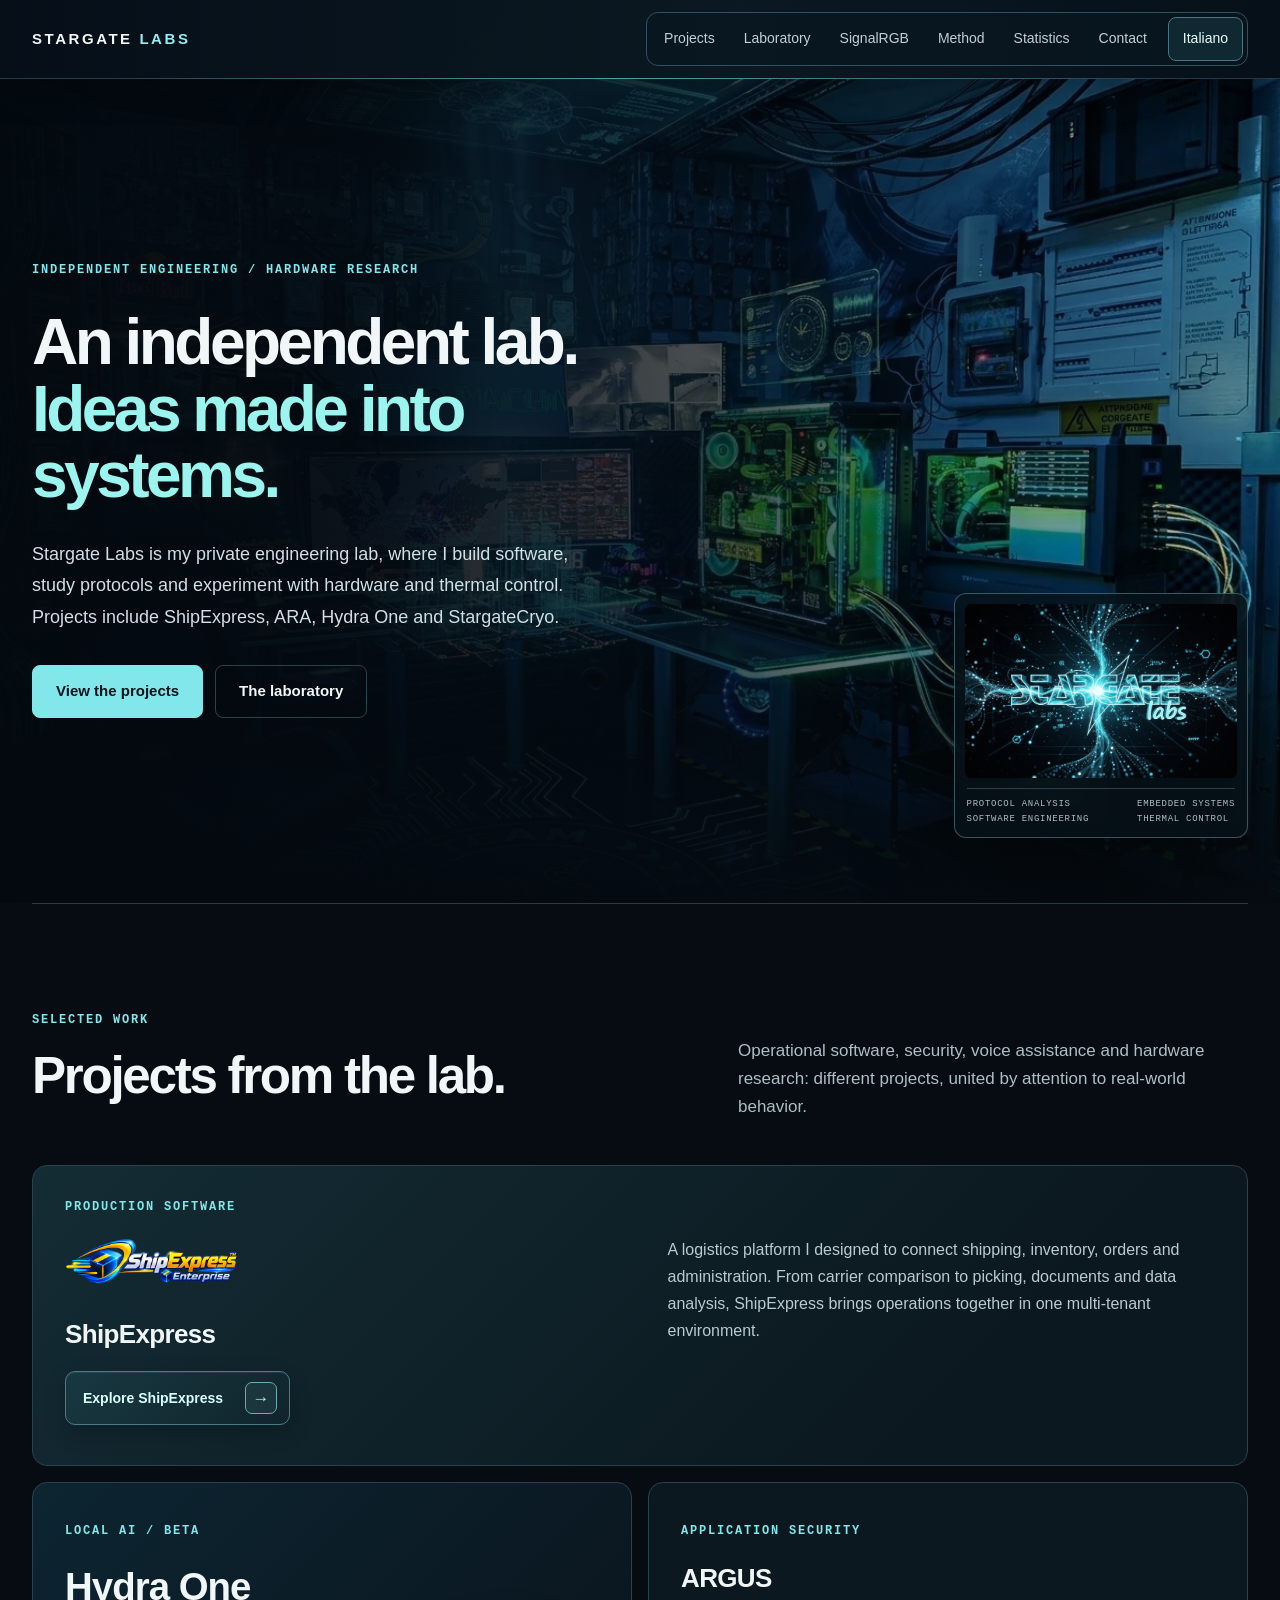
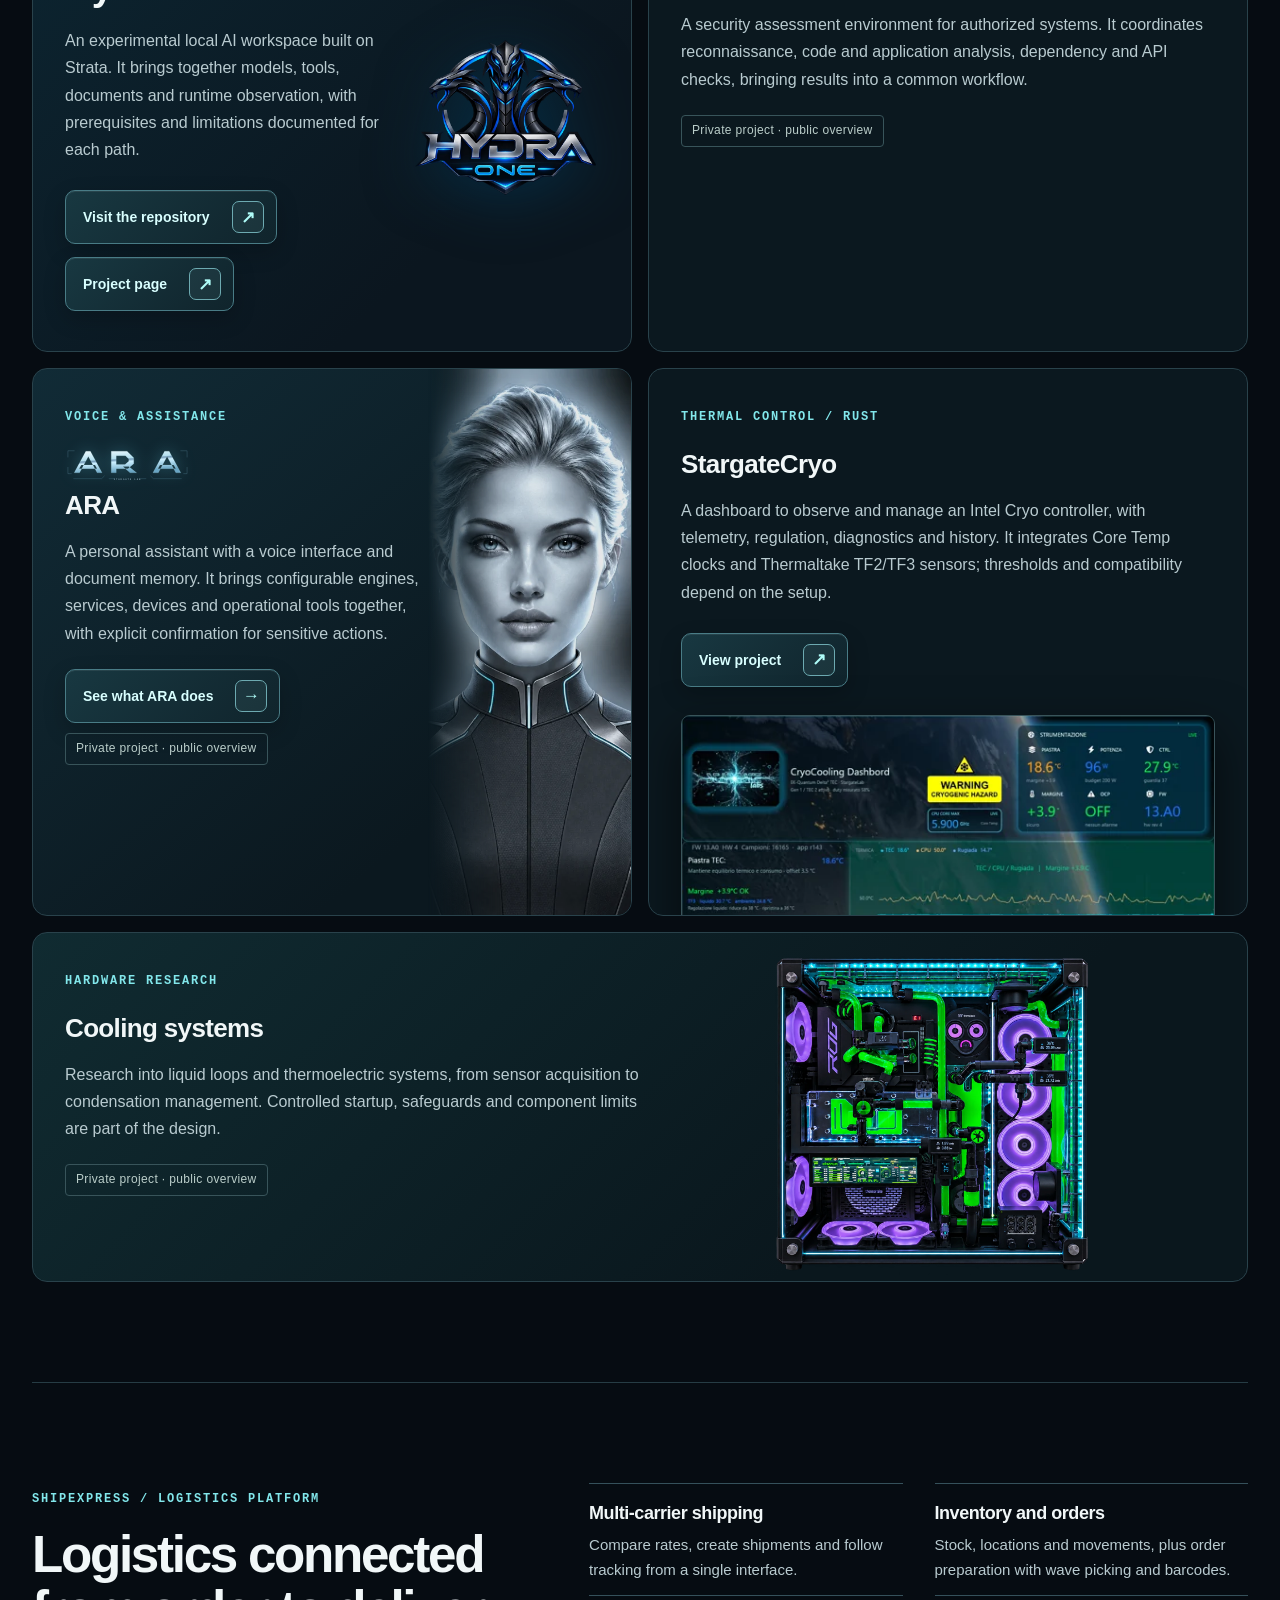
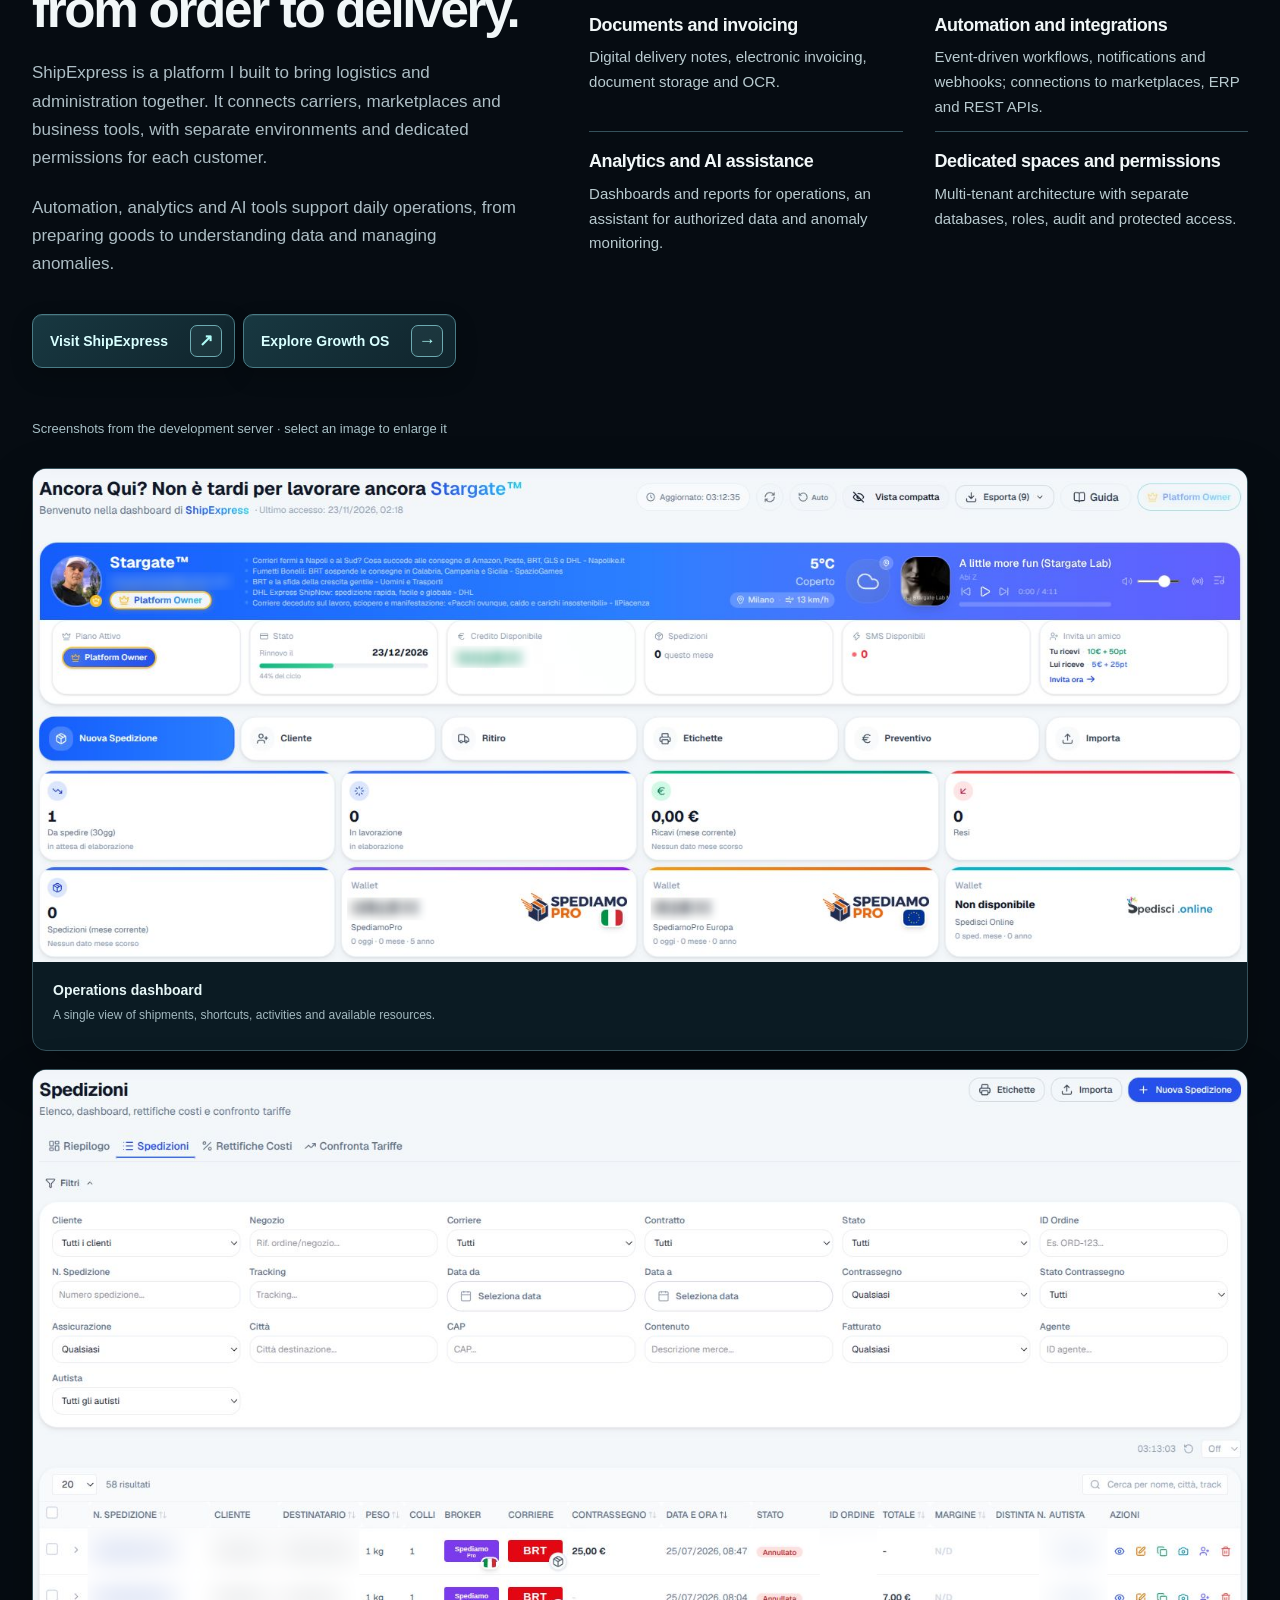
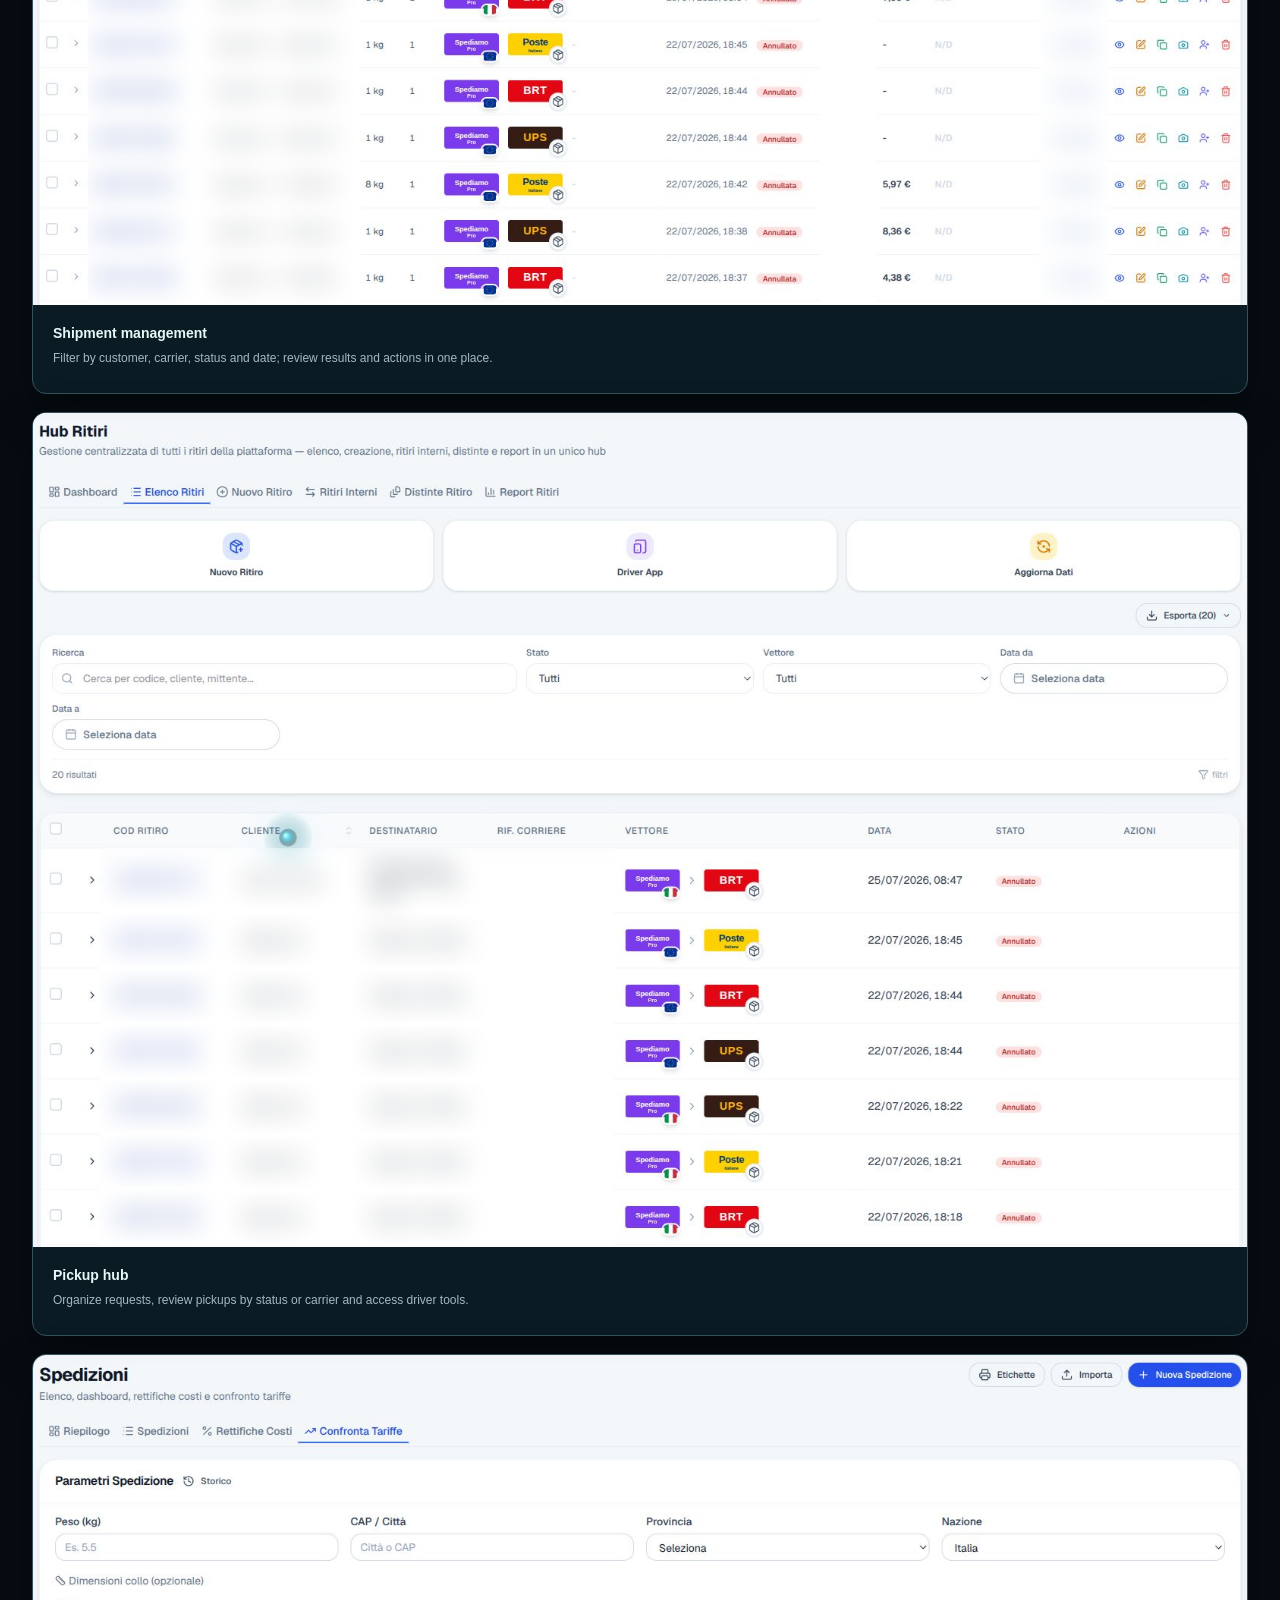
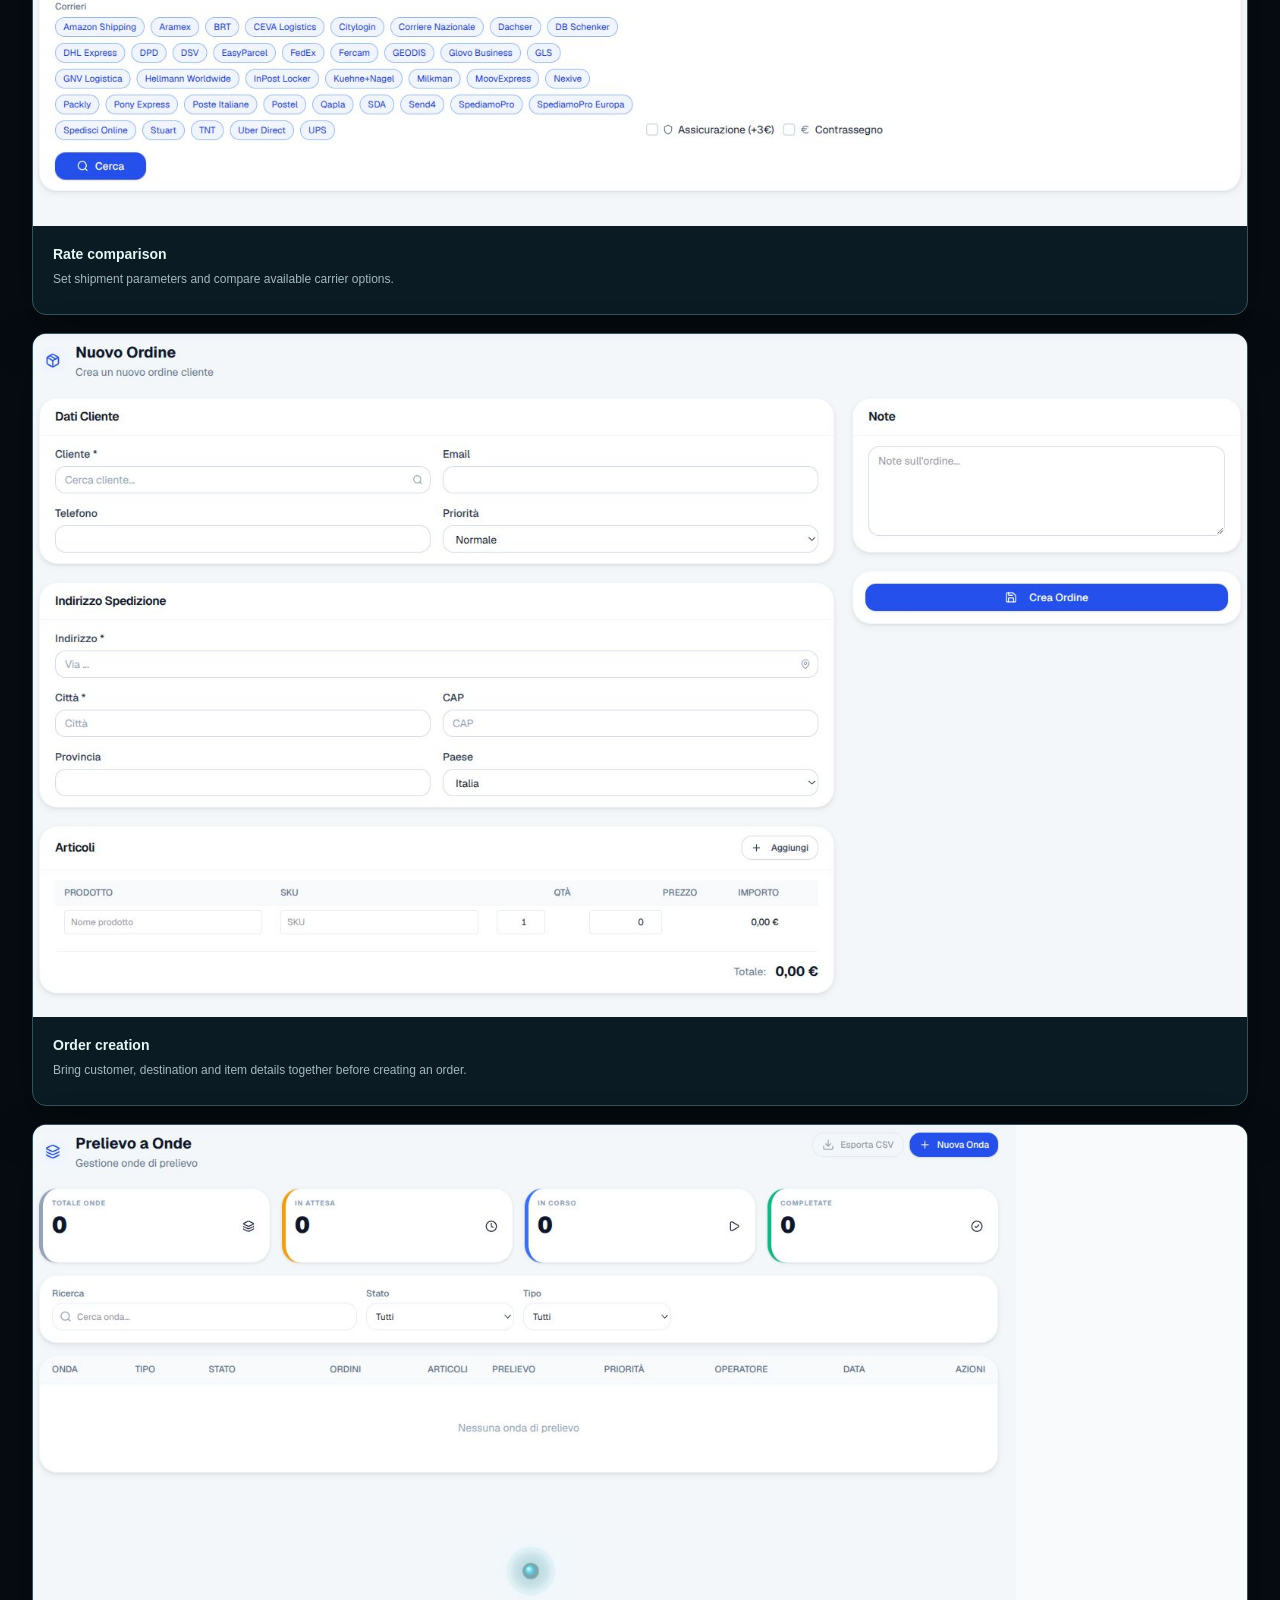
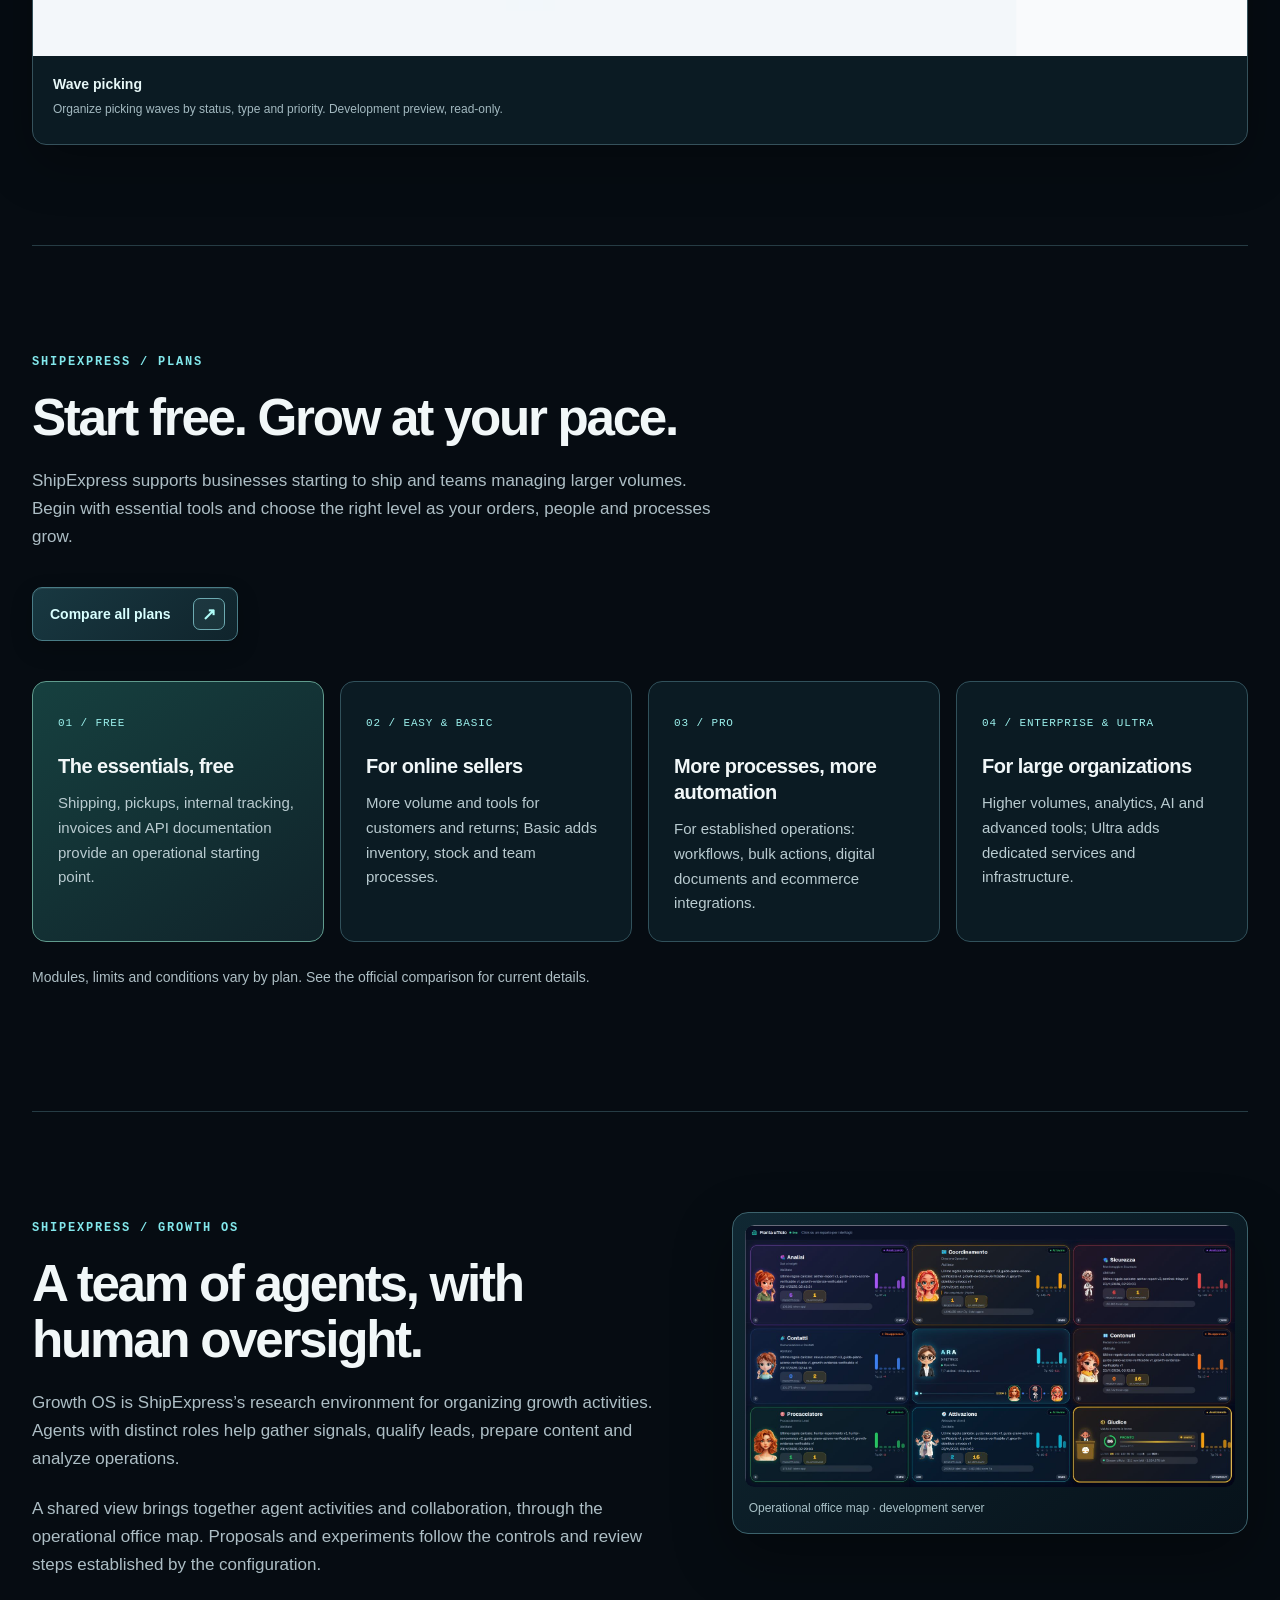
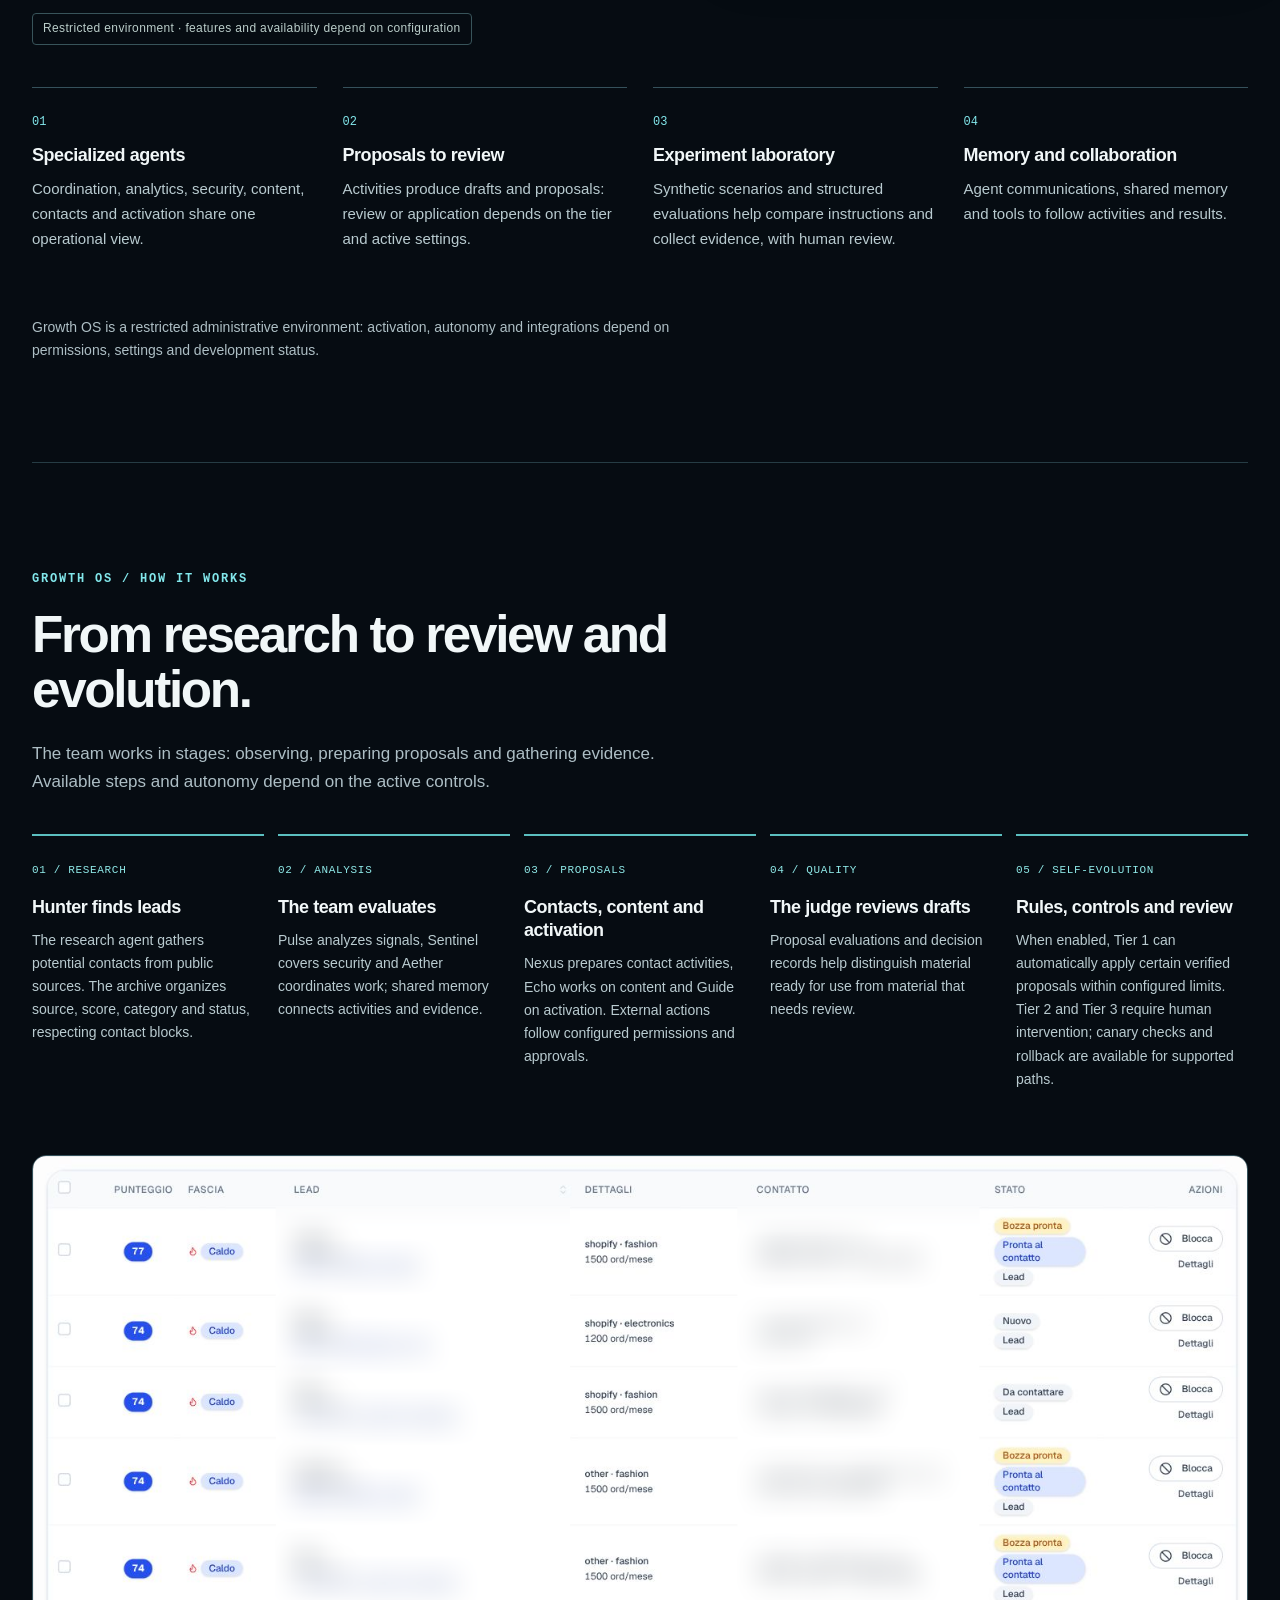
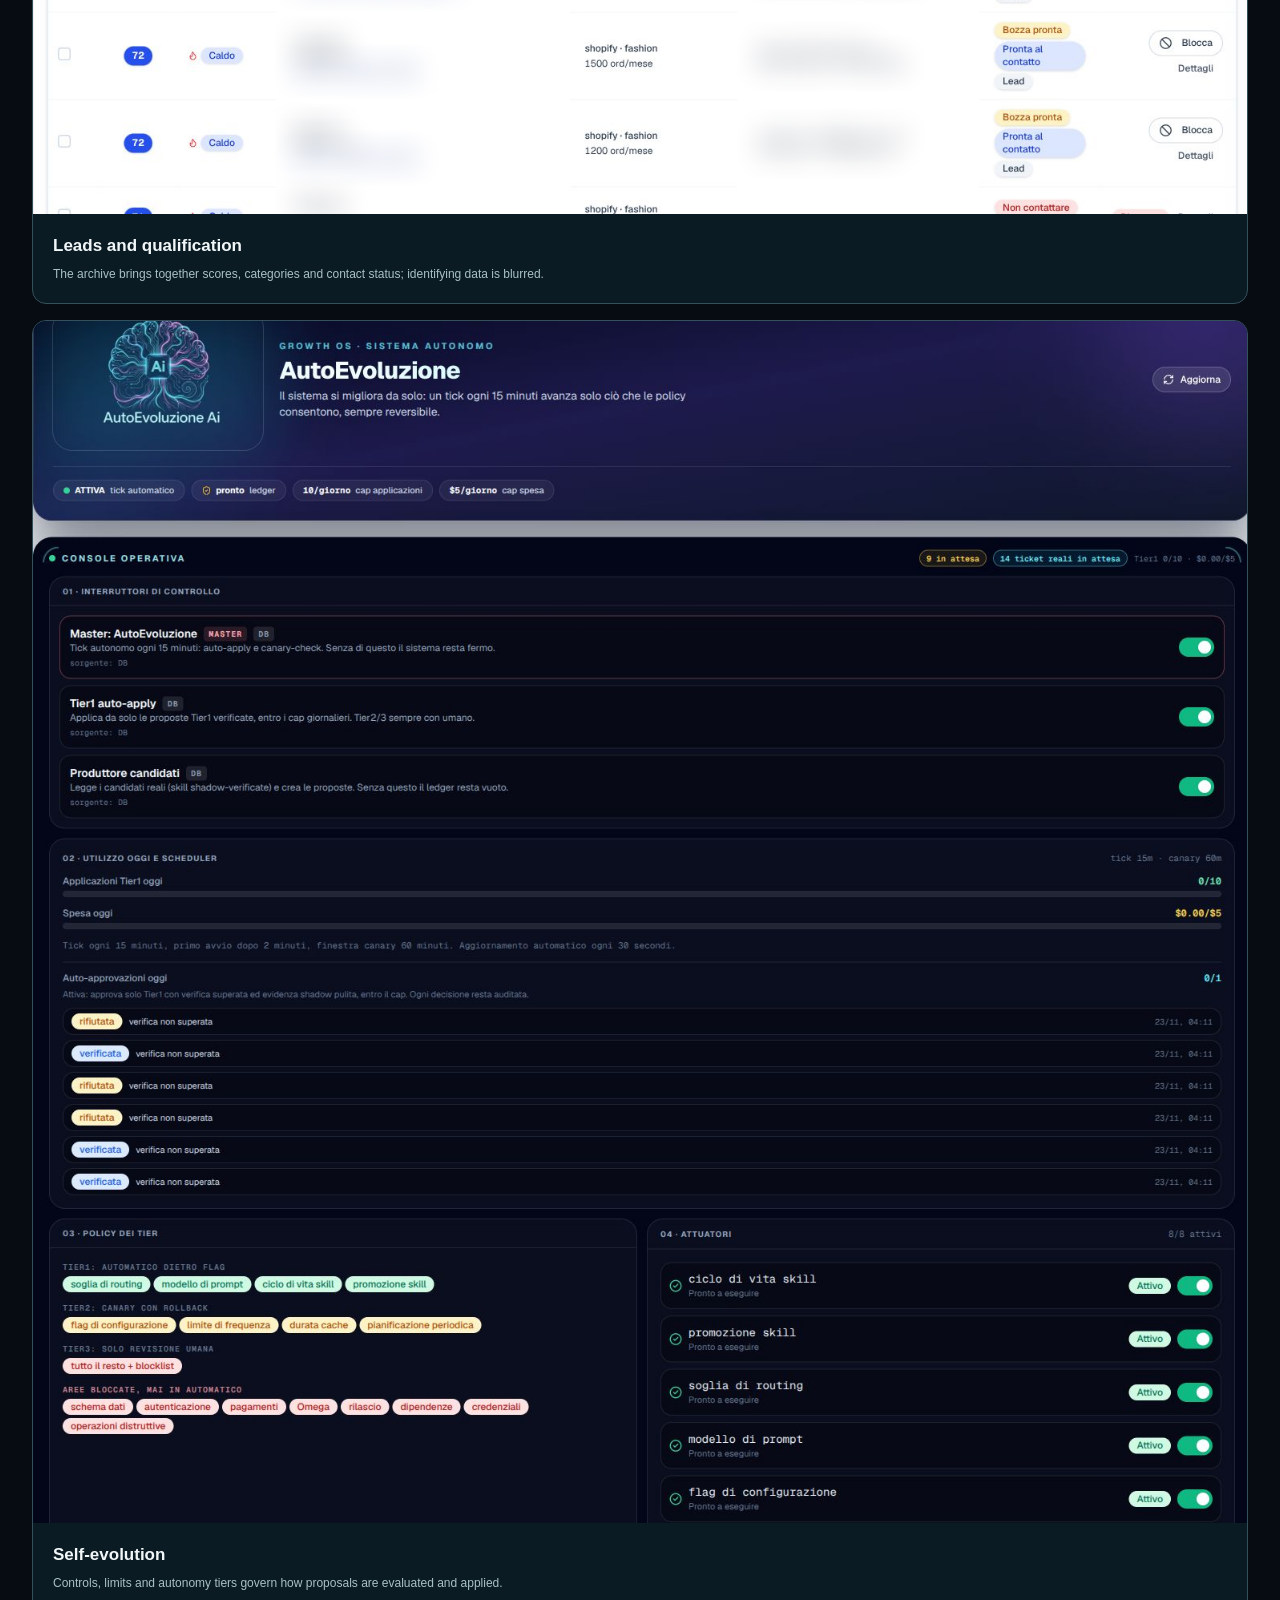
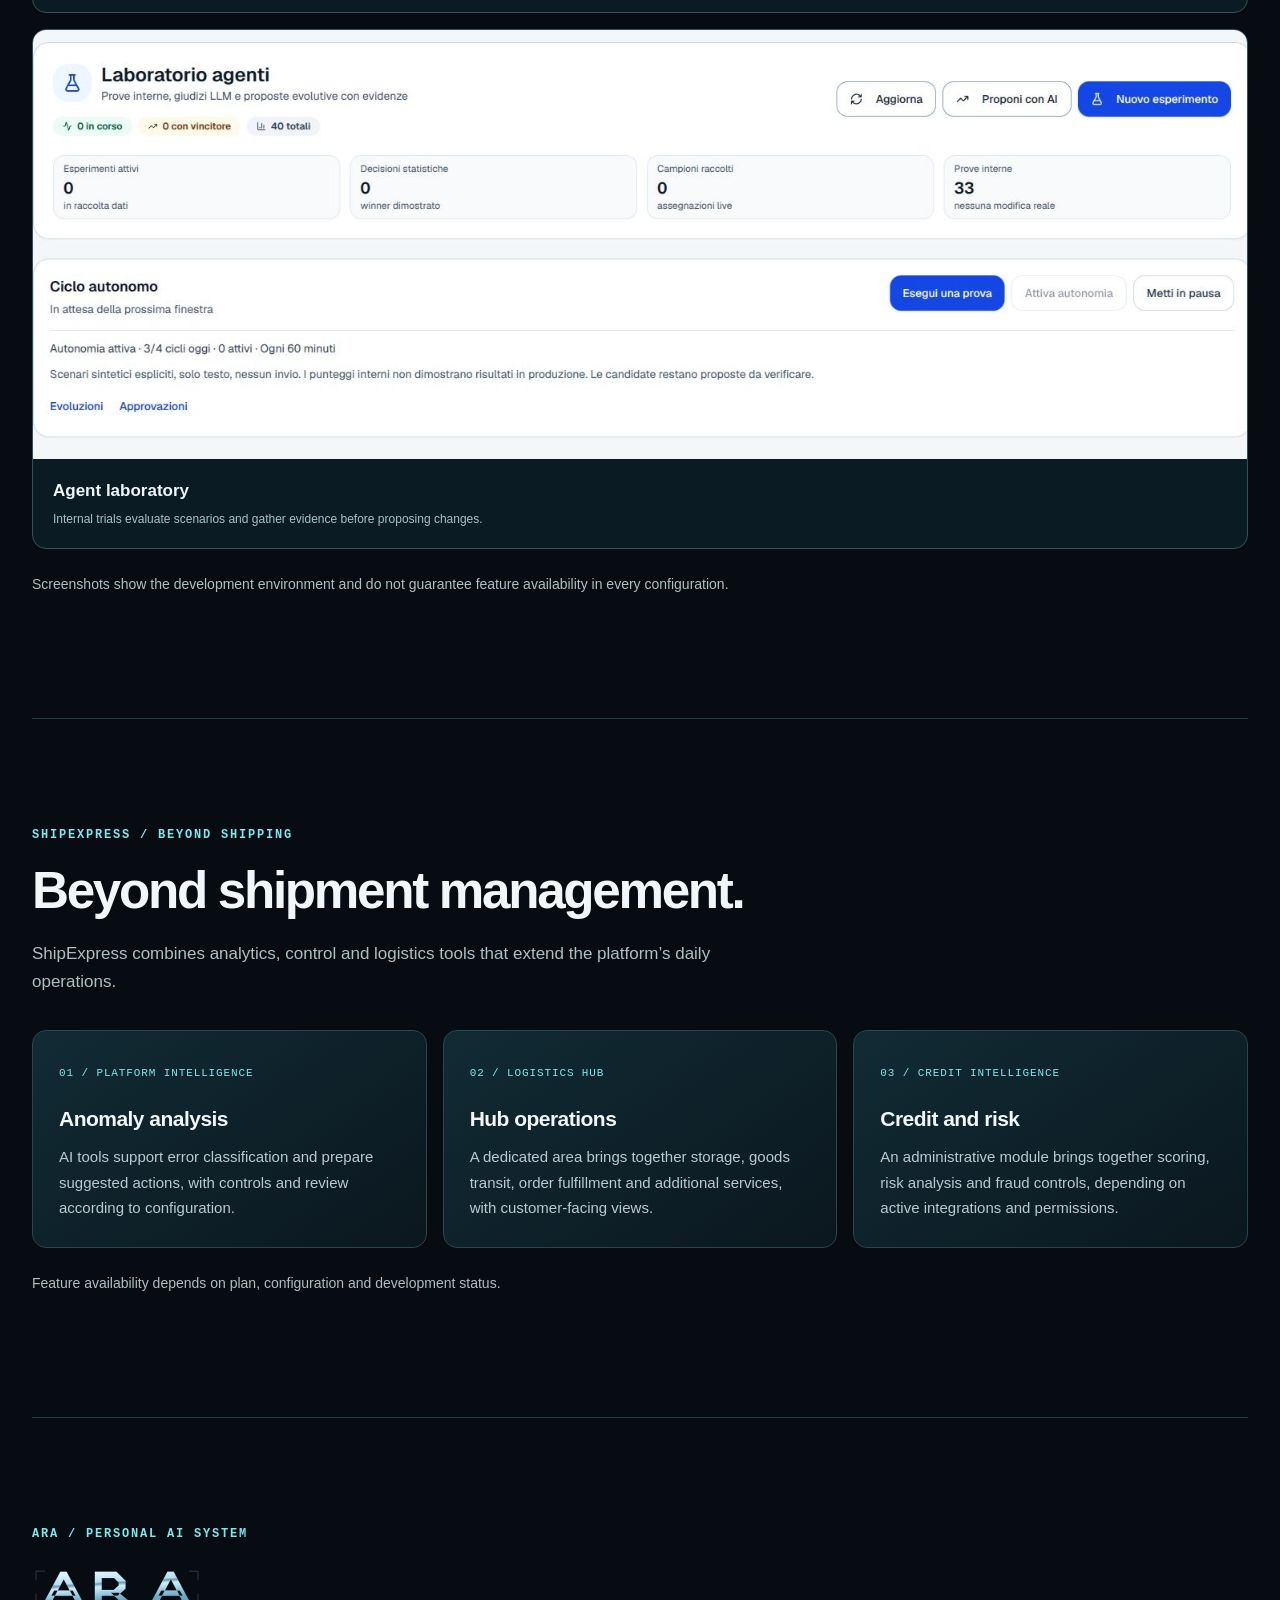
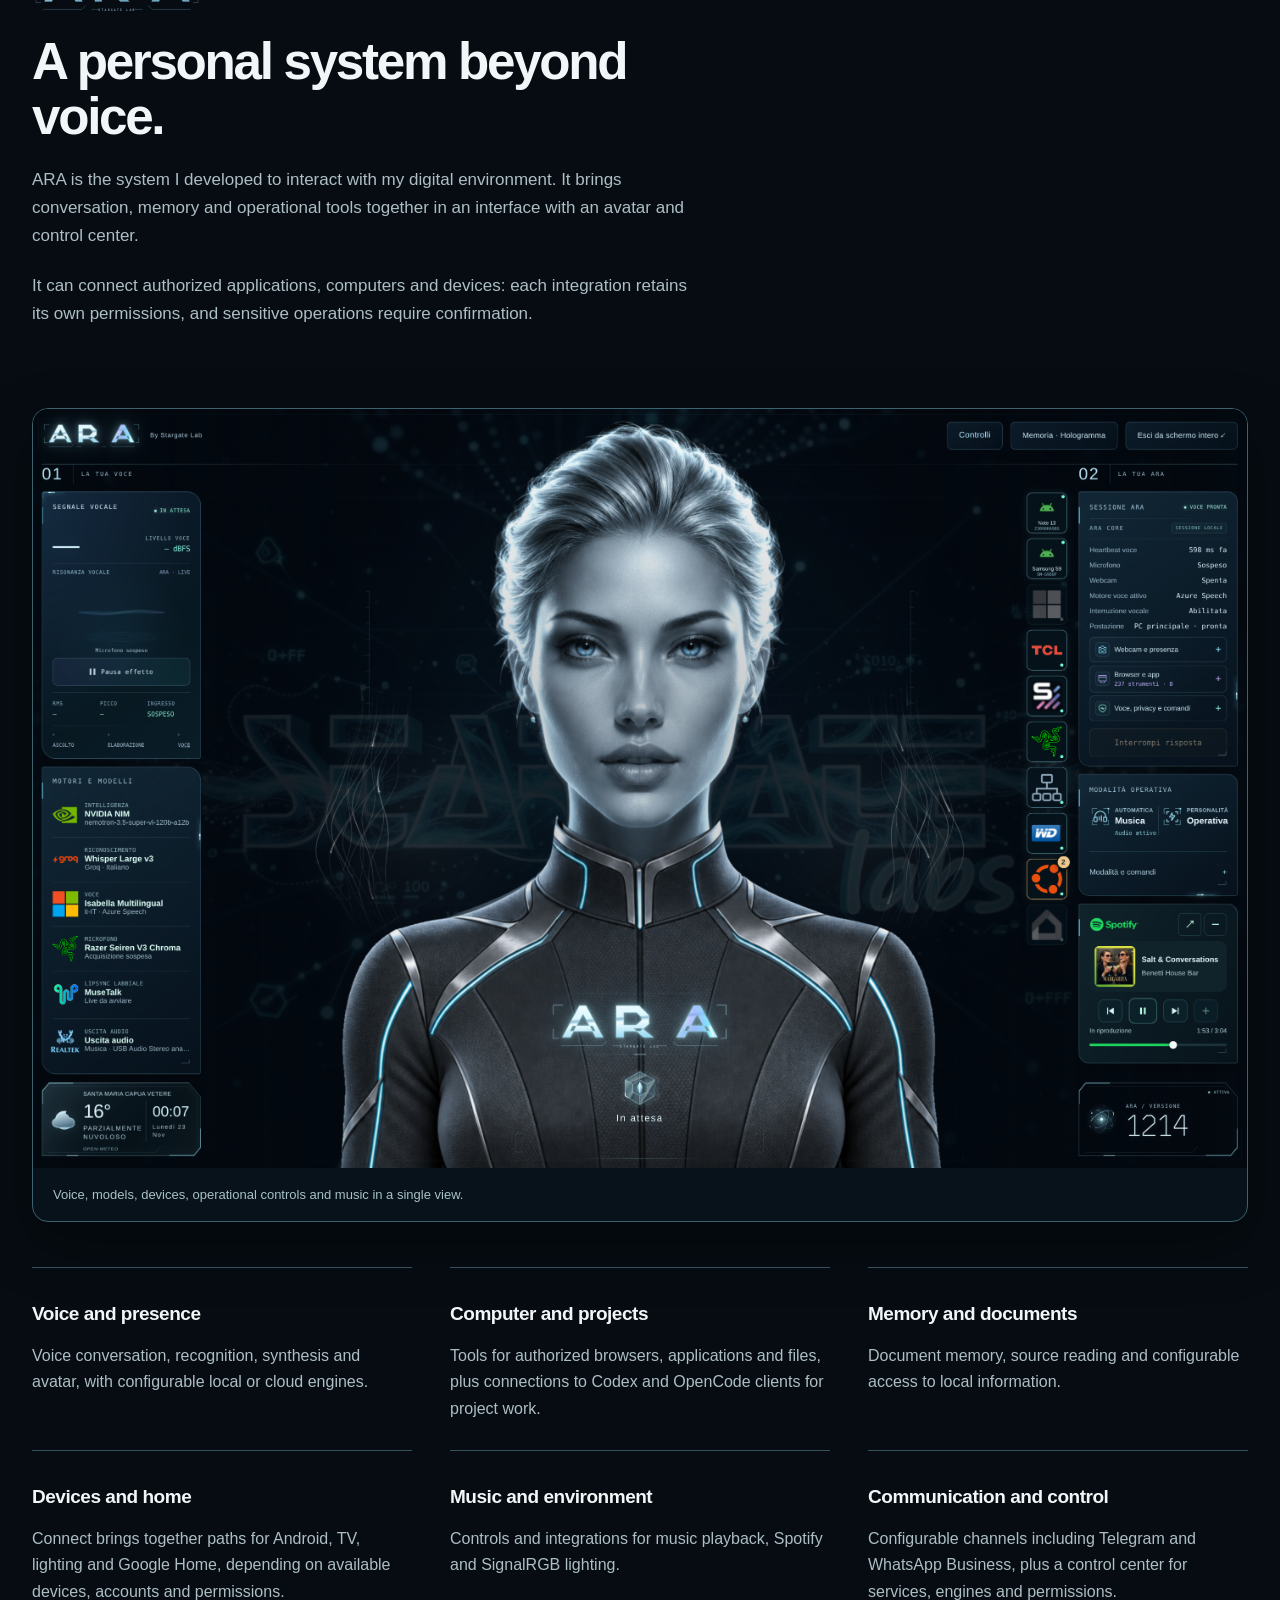
==== commit 603f2407: "Refresh laboratory gallery visuals" ====
--- a/index-en.html
+++ b/index-en.html
@@ -1,6 +1,6 @@
 <!doctype html><html lang="en" data-type="software"><head><meta charset="utf-8"><meta name="viewport" content="width=device-width, initial-scale=1"><meta name="description" content="Stargate Labs — software engineering, hardware interoperability, security research and thermal control."><title>Stargate Labs — Software &amp; Hardware Engineering</title><link rel="icon" href="assets/favicon.png"><link rel="alternate" hreflang="it" href="index.html"><link rel="alternate" hreflang="en" href="index-en.html"><style>
 :root{--bg:#050b10;--panel:#0b1821;--panel2:#0e202a;--ink:#eaf5f8;--muted:#a2bbc6;--line:#2c4652;--cyan:#7fe8f5;--green:#b3f67c;--radius:22px;--max:1180px}*{box-sizing:border-box}html{scroll-behavior:smooth;scroll-padding-top:100px}body{margin:0;background:var(--bg);color:var(--ink);font:17px/1.7 'Segoe UI',Arial,sans-serif}body:before{content:'';position:absolute;inset:0 0 auto;height:900px;z-index:-1;background:radial-gradient(ellipse at 80% 10%,#123e4a88,transparent 60%)}a{color:var(--cyan);text-decoration:none}a:hover{text-decoration:underline}a:focus-visible{outline:3px solid var(--green);outline-offset:5px;border-radius:4px}img{max-width:100%;height:auto}.wrap{width:min(var(--max),calc(100% - 48px));margin:auto}.skip{position:absolute;top:-80px;background:var(--ink);color:var(--bg);padding:12px;z-index:9}.skip:focus{top:0}header{border-bottom:1px solid var(--line);background:#050b10ee;position:sticky;top:0;z-index:3}.nav{display:flex;align-items:center;justify-content:space-between;gap:24px;min-height:80px}.brand{font-size:16px;letter-spacing:.15em;font-weight:700;color:var(--ink)}nav{display:flex;gap:24px;flex-wrap:wrap;align-items:center}nav a{font-size:14px;min-height:44px;display:inline-flex;align-items:center;color:var(--muted)}.lang{border:1px solid var(--line);padding:0 14px;border-radius:100px}.hero{display:grid;grid-template-columns:1.15fr .85fr;align-items:center;gap:48px;padding:88px 0 72px}.eyebrow{font:12px/1.6 Consolas,monospace;letter-spacing:.12em;text-transform:uppercase;color:var(--cyan)}h1{font-size:clamp(40px,4.7vw,66px);line-height:1.09;letter-spacing:-.045em;margin:22px 0 28px;max-width:760px}h2{font-size:clamp(29px,3vw,42px);line-height:1.2;letter-spacing:-.025em;margin:12px 0 20px}h3{font-size:23px;line-height:1.3;margin:16px 0}p{color:var(--muted);margin:0 0 22px;max-width:72ch}.hero-art{border:1px solid var(--line);border-radius:30px;padding:30px 22px;background:linear-gradient(145deg,#122b36,#050b10);position:relative}.hero-art img{display:block;object-fit:contain;width:100%}.art-caption{display:flex;justify-content:space-between;gap:12px;border-top:1px solid var(--line);padding-top:20px;margin-top:24px;font:11px/1.6 Consolas,monospace;letter-spacing:.08em;color:var(--muted)}.buttons{display:flex;flex-wrap:wrap;gap:12px;margin-top:30px}.button{padding:13px 21px;background:var(--cyan);color:#07131a;font-size:15px;font-weight:700;border:1px solid var(--cyan);border-radius:12px;min-height:48px}.button.secondary{background:transparent;color:var(--ink);border-color:var(--line)}.button:hover{text-decoration:none;filter:brightness(1.1)}.section{padding:64px 0;border-top:1px solid var(--line)}.section-top{display:flex;justify-content:space-between;gap:32px;align-items:end;margin-bottom:32px}.section-top p{max-width:570px}.suite{display:grid;grid-template-columns:repeat(3,minmax(0,1fr));gap:18px}.integration,.project{padding:28px;border:1px solid var(--line);border-radius:var(--radius);background:var(--panel);min-width:0}.integration{background:linear-gradient(145deg,#102933,#0a1720)}.integration p,.project p{font-size:16px}.actions{display:flex;gap:20px;flex-wrap:wrap;padding-top:8px;font-size:14px}.actions a,.text-link{display:inline-flex;align-items:center;min-height:44px}.projects{display:grid;grid-template-columns:repeat(2,minmax(0,1fr));gap:18px}.private{font-size:13px;color:var(--muted)}.method{display:grid;grid-template-columns:repeat(3,minmax(0,1fr));gap:32px}.method p{font-size:16px}.step{color:var(--green);font:24px Consolas,monospace}.stack{display:flex;flex-wrap:wrap;gap:10px}.stack span{border:1px solid var(--line);border-radius:10px;padding:10px 15px;font:14px Consolas,monospace;color:var(--muted)}.contact{display:flex;justify-content:space-between;gap:40px;align-items:center}.note{font-size:14px;margin-top:24px;max-width:90ch}footer{padding:34px 0;border-top:1px solid var(--line)}.foot{display:flex;justify-content:space-between;gap:24px;font-size:13px;color:var(--muted)}.brand-logos{display:flex;align-items:center;gap:30px;margin-bottom:26px}.brand-logos img{width:auto;height:30px;max-width:145px;object-fit:contain}.brand-logos .ship{height:45px;max-width:200px}@media(max-width:900px){.hero{grid-template-columns:1fr;padding-top:56px;gap:36px}.hero-art{max-width:560px}.suite,.method{grid-template-columns:1fr}.section-top,.contact{display:block}.nav{align-items:flex-start;padding:18px 0;flex-direction:column;gap:8px}nav{gap:18px}}@media(max-width:600px){.wrap{width:calc(100% - 32px)}.projects{grid-template-columns:1fr}.hero{padding:44px 0}.section{padding:44px 0}.integration,.project{padding:23px}.foot{flex-direction:column}nav{gap:14px}h1{font-size:40px}}@media(prefers-reduced-motion:reduce){html{scroll-behavior:auto}}
 .tech-logos{display:flex;flex-wrap:wrap;gap:22px;align-items:center;margin:25px 0}.tech-logos img{width:36px;height:36px;object-fit:contain}.project-brand{height:46px;width:auto;max-width:220px;object-fit:contain;margin:14px 0}@media(max-width:600px){.nav{position:relative}.lang{position:absolute;right:0;top:16px}.brand{font-size:14px;letter-spacing:.12em}}
-.hero-art>img{border-radius:18px}.project-brand{border-radius:10px}.brand-logos img,.tech-logos img{border-radius:0}.stats-grid{display:grid;grid-template-columns:repeat(4,minmax(0,1fr));gap:16px;margin:28px 0}.stat-card{border:1px solid var(--line);border-radius:18px;padding:24px;background:linear-gradient(145deg,#102632,#09151d)}.stat-label{display:block;font:12px/1.6 Consolas,monospace;letter-spacing:.07em;color:var(--muted)}.stat-value{display:block;color:var(--cyan);font-size:38px;line-height:1.4;font-weight:650;margin-top:10px}.stats-meta{display:flex;gap:18px;flex-wrap:wrap;align-items:center}.stats-meta img{max-width:100%;height:auto}.repo-stats{overflow-x:auto;border:1px solid var(--line);border-radius:16px;margin:24px 0}.repo-stats table{border-collapse:collapse;width:100%;min-width:540px}.repo-stats th,.repo-stats td{padding:16px;text-align:left;border-bottom:1px solid var(--line);font-size:14px}.repo-stats th{color:var(--muted);font-weight:500}.repo-stats td{color:var(--ink)}.stats-disclosure{border:1px solid var(--line);border-radius:16px;padding:20px;margin:22px 0}.stats-disclosure summary{cursor:pointer;min-height:44px;display:flex;align-items:center;color:var(--cyan)}.stats-widgets{display:flex;gap:18px;flex-wrap:wrap}.stats-widgets img{max-width:100%;border-radius:14px}.stats-clock{font-family:Consolas,monospace;color:var(--muted);font-size:13px}@media(max-width:700px){.stats-grid{grid-template-columns:repeat(2,minmax(0,1fr))}.stat-card{padding:20px}.stat-value{font-size:32px}}</style><meta name="page-type" content="software"><meta name="site-kind" content="software"><link rel="stylesheet" href="assets/refinement.css?v=20261123-12"></head><body><a class="skip" href="#main">Skip to content</a><header><div class="wrap nav"><a class="brand" href="#" aria-label="Stargate Labs"><span>STARGATE <b>LABS</b></span></a><nav aria-label="Main navigation"><a href="#projects">Projects</a><a href="#lab">Laboratory</a><a href="#signalrgb">SignalRGB</a><a href="#method">Method</a><a href="#statistics">Statistics</a><a href="#contact">Contact</a><a class="lang" href="index.html" hreflang="it">Italiano</a></nav></div></header><main id="main" class="wrap"><section class="hero" data-enter><div class="hero-copy"><span class="eyebrow">INDEPENDENT ENGINEERING / HARDWARE RESEARCH</span><h1>An independent lab.<br><em>Ideas made into systems.</em></h1><p>Stargate Labs is my private engineering lab, where I build software, study protocols and experiment with hardware and thermal control. Projects include ShipExpress, ARA, Hydra One and StargateCryo.</p><div class="buttons"><a class="button" href="#projects">View the projects</a><a class="button secondary" href="#lab">The laboratory</a></div></div><div class="hero-art"><img src="assets/logo.png" alt="Stargate Labs" width="1400" height="894"><div class="art-caption"><span>PROTOCOL ANALYSIS<br>SOFTWARE ENGINEERING</span><span>EMBEDDED SYSTEMS<br>THERMAL CONTROL</span></div></div></section><section class="section" id="projects"><div class="section-top"><div><span class="eyebrow">SELECTED WORK</span><h2>Projects from the lab.</h2></div><p>Operational software, security, voice assistance and hardware research: different projects, united by attention to real-world behavior.</p></div><div class="projects"><article class="project"><span class="eyebrow">Production software</span><img class="project-brand" src="assets/shipexpress-logo.png" alt="ShipExpress"><h3>ShipExpress</h3><p>A logistics platform I designed to connect shipping, inventory, orders and administration. From carrier comparison to picking, documents and data analysis, ShipExpress brings operations together in one multi-tenant environment.</p><a class="text-link" href="#shipexpress">Explore ShipExpress</a></article><article class="project project-hydra"><div class="project-body"><span class="eyebrow">LOCAL AI / BETA</span><h3>Hydra One</h3><p>An experimental local AI workspace built on Strata. It brings together models, tools, documents and runtime observation, with prerequisites and limitations documented for each path.</p><a class="text-link" href="https://github.com/StargateLabs/Hydra-One">Visit the repository</a><a class="text-link" href="https://stargatelabs.github.io/Hydra-One/">Project page</a></div><img class="hydra-brand" src="assets/hydra-one.webp" alt="Hydra One logo" loading="lazy" width="640" height="640"></article><article class="project"><span class="eyebrow">Application security</span><h3>ARGUS</h3><p>A security assessment environment for authorized systems. It coordinates reconnaissance, code and application analysis, dependency and API checks, bringing results into a common workflow.</p><span class="private">Private project · public overview</span></article><article class="project project-ara"><span class="eyebrow">VOICE &amp; ASSISTANCE</span><img class="ara-wordmark" src="assets/ara-wordmark.svg" alt="Logo ARA" width="300" height="84" loading="lazy"><h3>ARA</h3><p>A personal assistant with a voice interface and document memory. It brings configurable engines, services, devices and operational tools together, with explicit confirmation for sensitive actions.</p><a class="text-link" href="#ara">See what ARA does</a><span class="private">Private project · public overview</span><img class="ara-portrait" src="assets/ara-portrait.webp" alt="Portrait of the ARA assistant" width="640" height="960" loading="lazy"></article><article class="project project-cryo"><span class="eyebrow">THERMAL CONTROL / RUST</span><h3>StargateCryo</h3><p>A dashboard to observe and manage an Intel Cryo controller, with telemetry, regulation, diagnostics and history. It integrates Core Temp clocks and Thermaltake TF2/TF3 sensors; thresholds and compatibility depend on the setup.</p><a class="text-link" href="https://github.com/StargateLabs/dashboard-for-intel-cryo-cooling-technology">View project</a><img class="cryo-preview" src="assets/cryocooling-dashboard.webp" alt="Screenshot of the StargateCryo dashboard for Windows" width="563" height="1000" loading="lazy"></article><article class="project project-cooling" id="cooling"><span class="eyebrow">HARDWARE RESEARCH</span><h3>Cooling systems</h3><p>Research into liquid loops and thermoelectric systems, from sensor acquisition to condensation management. Controlled startup, safeguards and component limits are part of the design.</p><span class="private">Private project · public overview</span><img class="cooling-workstation" src="assets/windows-workstation.webp" alt="Lab Windows workstation shown in the ARA control center" width="1254" height="1254" loading="lazy"></article></div></section><section class="section ship-section" id="shipexpress"><div class="ship-intro"><span class="eyebrow">SHIPEXPRESS / LOGISTICS PLATFORM</span><h2>Logistics connected from order to delivery.</h2><p>ShipExpress is a platform I built to bring logistics and administration together. It connects carriers, marketplaces and business tools, with separate environments and dedicated permissions for each customer.</p><p>Automation, analytics and AI tools support daily operations, from preparing goods to understanding data and managing anomalies.</p><a class="text-link" href="https://shipexpress.it">Visit ShipExpress</a><a class="text-link" href="#growth-os">Explore Growth OS</a></div><div class="ship-capabilities"><article><h3>Multi-carrier shipping</h3><p>Compare rates, create shipments and follow tracking from a single interface.</p></article><article><h3>Inventory and orders</h3><p>Stock, locations and movements, plus order preparation with wave picking and barcodes.</p></article><article><h3>Documents and invoicing</h3><p>Digital delivery notes, electronic invoicing, document storage and OCR.</p></article><article><h3>Automation and integrations</h3><p>Event-driven workflows, notifications and webhooks; connections to marketplaces, ERP and REST APIs.</p></article><article><h3>Analytics and AI assistance</h3><p>Dashboards and reports for operations, an assistant for authorized data and anomaly monitoring.</p></article><article><h3>Dedicated spaces and permissions</h3><p>Multi-tenant architecture with separate databases, roles, audit and protected access.</p></article></div><p class="ship-gallery-label">Screenshots from the development server · select an image to enlarge it</p><div class="ship-gallery"><figure><a href="assets/shipexpress-dashboard-new.png" target="_blank" rel="noopener" aria-label="Enlarge screenshot: Operations dashboard"><img src="assets/shipexpress-dashboard-new.png" alt="Operations dashboard — ShipExpress" width="1600" height="650" loading="lazy"></a><figcaption><strong>Operations dashboard</strong><span>A single view of shipments, shortcuts, activities and available resources.</span></figcaption></figure><figure><a href="assets/shipexpress-spedizioni-new.png" target="_blank" rel="noopener" aria-label="Enlarge screenshot: Shipment management"><img src="assets/shipexpress-spedizioni-new.png" alt="Shipment management — ShipExpress" width="1600" height="1100" loading="lazy"></a><figcaption><strong>Shipment management</strong><span>Filter by customer, carrier, status and date; review results and actions in one place.</span></figcaption></figure><figure><a href="assets/shipexpress-ritiri-new.png" target="_blank" rel="noopener" aria-label="Enlarge screenshot: Pickup hub"><img src="assets/shipexpress-ritiri-new.png" alt="Pickup hub — ShipExpress" width="1600" height="1100" loading="lazy"></a><figcaption><strong>Pickup hub</strong><span>Organize requests, review pickups by status or carrier and access driver tools.</span></figcaption></figure><figure><a href="assets/shipexpress-rate-new.jpg" target="_blank" rel="noopener" aria-label="Enlarge screenshot: Rate comparison"><img src="assets/shipexpress-rate-new.jpg" alt="Rate comparison — ShipExpress" width="1600" height="620" loading="lazy"></a><figcaption><strong>Rate comparison</strong><span>Set shipment parameters and compare available carrier options.</span></figcaption></figure><figure><a href="assets/shipexpress-orders-new.jpg" target="_blank" rel="noopener" aria-label="Enlarge screenshot: Order creation"><img src="assets/shipexpress-orders-new.jpg" alt="Order creation — ShipExpress" width="1600" height="900" loading="lazy"></a><figcaption><strong>Order creation</strong><span>Bring customer, destination and item details together before creating an order.</span></figcaption></figure><figure><a href="assets/shipexpress-wave-new.jpg" target="_blank" rel="noopener" aria-label="Enlarge screenshot: Wave picking"><img src="assets/shipexpress-wave-new.jpg" alt="Wave picking — ShipExpress" width="1600" height="700" loading="lazy"></a><figcaption><strong>Wave picking</strong><span>Organize picking waves by status, type and priority. Development preview, read-only.</span></figcaption></figure></div></section><section class="section plans-section" id="piani-shipexpress"><div class="plans-intro"><span class="eyebrow">SHIPEXPRESS / PLANS</span><h2>Start free. Grow at your pace.</h2><p>ShipExpress supports businesses starting to ship and teams managing larger volumes. Begin with essential tools and choose the right level as your orders, people and processes grow.</p><a class="text-link" href="https://shipexpress.it/prezzi">Compare all plans</a></div><div class="plans-grid"><article><span>01 / FREE</span><h3>The essentials, free</h3><p>Shipping, pickups, internal tracking, invoices and API documentation provide an operational starting point.</p></article><article><span>02 / EASY &amp; BASIC</span><h3>For online sellers</h3><p>More volume and tools for customers and returns; Basic adds inventory, stock and team processes.</p></article><article><span>03 / PRO</span><h3>More processes, more automation</h3><p>For established operations: workflows, bulk actions, digital documents and ecommerce integrations.</p></article><article><span>04 / ENTERPRISE &amp; ULTRA</span><h3>For large organizations</h3><p>Higher volumes, analytics, AI and advanced tools; Ultra adds dedicated services and infrastructure.</p></article></div><p class="note">Modules, limits and conditions vary by plan. See the official comparison for current details.</p></section><section class="section growth-section" id="growth-os"><div class="growth-copy"><span class="eyebrow">SHIPEXPRESS / GROWTH OS</span><h2>A team of agents, with human oversight.</h2><p>Growth OS is ShipExpress’s research environment for organizing growth activities. Agents with distinct roles help gather signals, qualify leads, prepare content and analyze operations.</p><p>A shared view brings together agent activities and collaboration, through the operational office map. Proposals and experiments follow the controls and review steps established by the configuration.</p><span class="private">Restricted environment · features and availability depend on configuration</span></div><figure class="growth-visual"><a href="assets/shipexpress-office-new.jpg" target="_blank" rel="noopener" aria-label="Enlarge the Growth OS operational office screenshot"><img src="assets/shipexpress-office-new.jpg" alt="Growth OS agents’ operational office map" width="1515" height="810" loading="lazy"></a><figcaption>Operational office map · development server</figcaption></figure><div class="growth-features"><article><span>01</span><h3>Specialized agents</h3><p>Coordination, analytics, security, content, contacts and activation share one operational view.</p></article><article><span>02</span><h3>Proposals to review</h3><p>Activities produce drafts and proposals: review or application depends on the tier and active settings.</p></article><article><span>03</span><h3>Experiment laboratory</h3><p>Synthetic scenarios and structured evaluations help compare instructions and collect evidence, with human review.</p></article><article><span>04</span><h3>Memory and collaboration</h3><p>Agent communications, shared memory and tools to follow activities and results.</p></article></div><p class="note growth-note">Growth OS is a restricted administrative environment: activation, autonomy and integrations depend on permissions, settings and development status.</p></section><section class="section growth-workflow" id="growth-workflow"><div class="workflow-intro"><span class="eyebrow">GROWTH OS / HOW IT WORKS</span><h2>From research to review and evolution.</h2><p>The team works in stages: observing, preparing proposals and gathering evidence. Available steps and autonomy depend on the active controls.</p></div><div class="workflow-steps"><article><span>01 / RESEARCH</span><h3>Hunter finds leads</h3><p>The research agent gathers potential contacts from public sources. The archive organizes source, score, category and status, respecting contact blocks.</p></article><article><span>02 / ANALYSIS</span><h3>The team evaluates</h3><p>Pulse analyzes signals, Sentinel covers security and Aether coordinates work; shared memory connects activities and evidence.</p></article><article><span>03 / PROPOSALS</span><h3>Contacts, content and activation</h3><p>Nexus prepares contact activities, Echo works on content and Guide on activation. External actions follow configured permissions and approvals.</p></article><article><span>04 / QUALITY</span><h3>The judge reviews drafts</h3><p>Proposal evaluations and decision records help distinguish material ready for use from material that needs review.</p></article><article><span>05 / SELF-EVOLUTION</span><h3>Rules, controls and review</h3><p>When enabled, Tier 1 can automatically apply certain verified proposals within configured limits. Tier 2 and Tier 3 require human intervention; canary checks and rollback are available for supported paths.</p></article></div><div class="growth-evidence"><figure><a href="assets/shipexpress-leads-new.png" target="_blank" rel="noopener" aria-label="Enlarge screenshot: Leads and qualification"><img src="assets/shipexpress-leads-new.png" alt="Leads and qualification — ShipExpress" width="1515" height="822" loading="lazy"></a><figcaption><strong>Leads and qualification</strong><span>The archive brings together scores, categories and contact status; identifying data is blurred.</span></figcaption></figure><figure><a href="assets/shipexpress-evolution-new.jpg" target="_blank" rel="noopener" aria-label="Enlarge screenshot: Self-evolution"><img src="assets/shipexpress-evolution-new.jpg" alt="Self-evolution — ShipExpress" width="1515" height="1500" loading="lazy"></a><figcaption><strong>Self-evolution</strong><span>Controls, limits and autonomy tiers govern how proposals are evaluated and applied.</span></figcaption></figure><figure><a href="assets/shipexpress-experiments-new.jpg" target="_blank" rel="noopener" aria-label="Enlarge screenshot: Agent laboratory"><img src="assets/shipexpress-experiments-new.jpg" alt="Agent laboratory — ShipExpress" width="1515" height="535" loading="lazy"></a><figcaption><strong>Agent laboratory</strong><span>Internal trials evaluate scenarios and gather evidence before proposing changes.</span></figcaption></figure></div><p class="note">Screenshots show the development environment and do not guarantee feature availability in every configuration.</p></section><section class="section standout-section" id="funzioni-avanzate"><div><span class="eyebrow">SHIPEXPRESS / BEYOND SHIPPING</span><h2>Beyond shipment management.</h2><p>ShipExpress combines analytics, control and logistics tools that extend the platform’s daily operations.</p></div><div class="standout-grid"><article><span>01 / PLATFORM INTELLIGENCE</span><h3>Anomaly analysis</h3><p>AI tools support error classification and prepare suggested actions, with controls and review according to configuration.</p></article><article><span>02 / LOGISTICS HUB</span><h3>Hub operations</h3><p>A dedicated area brings together storage, goods transit, order fulfillment and additional services, with customer-facing views.</p></article><article><span>03 / CREDIT INTELLIGENCE</span><h3>Credit and risk</h3><p>An administrative module brings together scoring, risk analysis and fraud controls, depending on active integrations and permissions.</p></article></div><p class="note">Feature availability depends on plan, configuration and development status.</p></section><section class="section ara-section" id="ara"><div class="ara-intro"><span class="eyebrow">ARA / PERSONAL AI SYSTEM</span><img src="assets/ara-wordmark.svg" alt="ARA" class="ara-feature-logo" width="300" height="84"><h2>A personal system beyond voice.</h2><p>ARA is the system I developed to interact with my digital environment. It brings conversation, memory and operational tools together in an interface with an avatar and control center.</p><p>It can connect authorized applications, computers and devices: each integration retains its own permissions, and sensitive operations require confirmation.</p></div><figure class="ara-screenshot"><a href="assets/ara-presenza-completa.png" target="_blank" rel="noopener" aria-label="ARA control center: full view"><img src="assets/ara-presenza-completa.png" width="2863" height="1791" loading="lazy" alt="ARA control center: full view"></a><figcaption>Voice, models, devices, operational controls and music in a single view.</figcaption></figure><div class="ara-capabilities"><article><h3>Voice and presence</h3><p>Voice conversation, recognition, synthesis and avatar, with configurable local or cloud engines.</p></article><article><h3>Computer and projects</h3><p>Tools for authorized browsers, applications and files, plus connections to Codex and OpenCode clients for project work.</p></article><article><h3>Memory and documents</h3><p>Document memory, source reading and configurable access to local information.</p></article><article><h3>Devices and home</h3><p>Connect brings together paths for Android, TV, lighting and Google Home, depending on available devices, accounts and permissions.</p></article><article><h3>Music and environment</h3><p>Controls and integrations for music playback, Spotify and SignalRGB lighting.</p></article><article><h3>Communication and control</h3><p>Configurable channels including Telegram and WhatsApp Business, plus a control center for services, engines and permissions.</p></article></div><p class="note ara-limits">Actual availability depends on configuration, compatibility, permissions and active services. ARA is a private project.</p></section><section class="section lab-section" id="lab"><div class="lab-copy"><span class="eyebrow">PRIVATE LAB / RESEARCH &amp; DEVELOPMENT</span><h2>One lab, many disciplines.</h2><p>Stargate Labs is where I develop applications and test ideas that cross software, electronics and physical systems. Protocol analysis meets hands-on device experimentation and a focus on security.</p><p>From temperature control to communication between different devices, the work starts with observation, continues through prototypes and tests, and records the evidence in documentation.</p><a class="text-link" href="#method">How I work</a></div><div class="lab-gallery" aria-label="Photographs of the private laboratory"><a class="lab-photo" href="assets/lab-corretto-1.webp" target="_blank" rel="noopener" aria-label="Enlarge: The lab"><img src="assets/lab-corretto-1.webp" width="1280" height="960" loading="lazy" alt="The lab — Stargate Labs"><span><b>01</b> The lab <i aria-hidden="true">↗</i></span></a><a class="lab-photo" href="assets/lab-corretto-2.webp" target="_blank" rel="noopener" aria-label="Enlarge: The workstation"><img src="assets/lab-corretto-2.webp" width="1280" height="960" loading="lazy" alt="The workstation — Stargate Labs"><span><b>02</b> The workstation <i aria-hidden="true">↗</i></span></a><a class="lab-photo" href="assets/lab-corretto-3.webp" target="_blank" rel="noopener" aria-label="Enlarge: Hardware & experiments"><img src="assets/lab-corretto-3.webp" width="1280" height="880" loading="lazy" alt="Hardware & experiments — Stargate Labs"><span><b>03</b> Hardware & experiments <i aria-hidden="true">↗</i></span></a><a class="lab-photo" href="assets/lab-corretto-4.webp" target="_blank" rel="noopener" aria-label="Enlarge: A wider view"><img src="assets/lab-corretto-4.webp" width="1280" height="880" loading="lazy" alt="A wider view — Stargate Labs"><span><b>04</b> A wider view <i aria-hidden="true">↗</i></span></a></div><div class="lab-disciplines" aria-label="Laboratory disciplines"><div><span>01</span><strong>Software engineering</strong><small>Applications and architecture</small></div><div><span>02</span><strong>Security research</strong><small>Analysis on authorized systems</small></div><div><span>03</span><strong>Hardware &amp; protocols</strong><small>Devices and interoperability</small></div><div><span>04</span><strong>Thermal control</strong><small>Sensors and experimentation</small></div></div></section><section class="section" id="signalrgb"><div class="section-top"><div><span class="eyebrow">DEVICE INTEROPERABILITY</span><h2>From protocol to light.</h2></div><p>Three independent integrations bring different devices into the SignalRGB ecosystem. Each project documents installation, verification and compatibility.</p></div><div class="brand-logos"><img src="assets/razer-logo.svg" alt="Razer"><img src="assets/signalrgb-logo.svg" alt="SignalRGB"></div><div class="suite"><article class="integration"><span class="eyebrow">01 / SIGNALRGB</span><h3>Stream Controller X</h3><p>SignalRGB effects across 15 keys as one continuous 480 × 288 image. RGB565 transport, tile-based transfers and full-framebuffer checks.</p><div class="actions"><a href="https://github.com/StargateLabs/signalrgb-razer-stream-controller-x">Repository</a><a href="https://stargatelabs.github.io/signalrgb-razer-stream-controller-x/">Project page</a><a href="https://github.com/StargateLabs/signalrgb-razer-stream-controller-x/blob/main/docs/INSTALL-EN.md">Installation</a></div></article><article class="integration"><span class="eyebrow">02 / SIGNALRGB</span><h3>Key Light Chroma</h3><p>Control of the RGB section through the lamp’s local protocol: TCP setup, UDP frames and connection recovery. 77 automated checks.</p><div class="actions"><a href="https://github.com/StargateLabs/signalrgb-razer-key-light-chroma">Repository</a><a href="https://stargatelabs.github.io/signalrgb-razer-key-light-chroma/">Project page</a><a href="https://github.com/StargateLabs/signalrgb-razer-key-light-chroma/blob/main/docs/INSTALL-EN.md">Installation</a></div></article><article class="integration"><span class="eyebrow">03 / SIGNALRGB</span><h3>LSC / Battletron</h3><p>A Rust bridge for LSC and Battletron Wi-Fi lights: QR login, authenticated LAN streaming, device management and configuration recovery.</p><div class="actions"><a href="https://github.com/StargateLabs/signalrgb-lsc-battletron-bridge">Repository</a><a href="https://stargatelabs.github.io/signalrgb-lsc-battletron-bridge/">Project page</a><a href="https://github.com/StargateLabs/signalrgb-lsc-battletron-bridge/blob/main/docs/INSTALL-EN.md">Installation</a></div></article></div><p class="note">Independent projects, not affiliated with hardware vendors. Protocol checks do not certify optical synchronization. Compatibility details are documented in each repository.</p></section><section class="section" id="method"><span class="eyebrow">ENGINEERING PRACTICE</span><h2>Method before tools.</h2><div class="method"><article><span class="step">01</span><h3>Understand before changing</h3><p>Reconstruct flows, formats and constraints from code, traffic and observable behavior. Keep hypotheses separate from evidence.</p></article><article><span class="step">02</span><h3>Design for recovery</h3><p>Backups, reconnects, timeouts and missing-data handling are part of implementation alongside the primary feature.</p></article><article><span class="step">03</span><h3>Verify behavior</h3><p>Protocol tests, regression checks and physical device observations answer different questions. Documentation identifies the evidence behind each result.</p></article></div></section><section class="section" id="stack"><span class="eyebrow">TOOLCHAIN</span><h2>Tools chosen for the problem.</h2><div class="tech-logos" aria-label="Technology logos"><img src="assets/favicon.png" alt="Stargate Labs" loading="lazy" decoding="async" onerror="this.parentNode.classList.add('noico')"><img src="https://cdn.simpleicons.org/nextdotjs/E8F7FB" alt="Next.js 16" loading="lazy" decoding="async" onerror="this.parentNode.classList.add('noico')"><img src="https://cdn.simpleicons.org/react/61DAFB" alt="React 19" loading="lazy" decoding="async" onerror="this.parentNode.classList.add('noico')"><img src="https://cdn.simpleicons.org/typescript/3178C6" alt="TypeScript strict" loading="lazy" decoding="async" onerror="this.parentNode.classList.add('noico')"><img src="https://cdn.simpleicons.org/postgresql/4169E1" alt="PostgreSQL 17" loading="lazy" decoding="async" onerror="this.parentNode.classList.add('noico')"><img src="https://cdn.simpleicons.org/prisma/A7B6C4" alt="Prisma 6" loading="lazy" decoding="async" onerror="this.parentNode.classList.add('noico')"><img src="https://cdn.simpleicons.org/redis/DC382D" alt="Redis 8" loading="lazy" decoding="async" onerror="this.parentNode.classList.add('noico')"><img src="https://cdn.simpleicons.org/linux/FCC624" alt="Linux" loading="lazy" decoding="async" onerror="this.parentNode.classList.add('noico')"><img src="https://cdn.simpleicons.org/docker/2496ED" alt="Docker" loading="lazy" decoding="async" onerror="this.parentNode.classList.add('noico')"><img src="https://cdn.simpleicons.org/tailwindcss/06B6D4" alt="Tailwind CSS 4" loading="lazy" decoding="async" onerror="this.parentNode.classList.add('noico')"><img src="https://cdn.simpleicons.org/zod/E8F7FB" alt="Zod 4" loading="lazy" decoding="async" onerror="this.parentNode.classList.add('noico')"><img src="https://cdn.simpleicons.org/vitest/729B1B" alt="Vitest" loading="lazy" decoding="async" onerror="this.parentNode.classList.add('noico')"><img src="https://api.iconify.design/devicon-plain/playwright.svg?color=%2334C5D5" alt="Playwright" loading="lazy" decoding="async" onerror="this.parentNode.classList.add('noico')"><img src="https://cdn.simpleicons.org/python/3776AB" alt="Python" loading="lazy" decoding="async" onerror="this.parentNode.classList.add('noico')"><img src="https://cdn.simpleicons.org/rust/E8F7FB" alt="Rust" loading="lazy" decoding="async" onerror="this.parentNode.classList.add('noico')"><img src="assets/bullmq.png" alt="BullMQ" loading="lazy" decoding="async" onerror="this.parentNode.classList.add('noico')"></div><div class="stack"><span>Rust</span><span>Python</span><span>TypeScript</span><span>React / Next.js</span><span>PostgreSQL</span><span>Redis / BullMQ</span><span>Docker / Linux</span><span>Vitest / Playwright</span><span>USB / HID / UART</span><span>TCP / UDP / BLE</span></div></section><section class="section" id="project-details"><span class="eyebrow">PROJECT DOCUMENTATION</span><h2>Technical details and versions.</h2><details class="stats-disclosure"><summary>ShipExpress</summary><p>A multi-tenant management platform for shipping, inventory, orders, documents and CRM. Each customer has a separate domain, database and role hierarchy. Integrations cover rate comparison, shipment creation and tracking, cash on delivery, delivery documents and electronic invoicing. Inventory includes stock, locations, movements, counts and packaging; orders include status workflows and barcode picklists. Document search uses RAG and natural-language queries.</p><p class="note">Documented 2026.2.5 snapshot: 1,462 API endpoints, 357 data models, 42 carriers, 74 services and 8,896 tests across 1,059 files. These retain the previously published version context; they are not fresh measurements of the current build.</p></details><details class="stats-disclosure"><summary>ARGUS</summary><p>The analysis workflow coordinates 17 scanners: 6 reconnaissance, 4 DAST, 1 SAST, 2 SCA, 2 exposed-credential scanners, 1 API scanner and 1 fuzzing tool. Tool images are pinned to specific versions. The agent workflow separates planning from execution on authorized targets.</p><p class="note">Previously documented v0.2.0 snapshot: 14,071 TypeScript lines, 42 test files, 71 API endpoints and 11 tables. Counts describe that version.</p></details><details class="stats-disclosure"><summary>ARA</summary><p>ARA brings together voice and avatar, memory and documents, computer and project tools, devices, music and communications. Local and cloud engines, accounts and devices depend on configuration; sensitive operations follow their permissions and confirmation requirements.</p><p class="note">The earlier description documented Whisper, Kokoro and TF-IDF memory: it described a historical configuration, not all current integrations.</p><p class="note">Previously documented snapshot: 29,537 Python lines. The sub-5 ms figure in the previous presentation concerns routing, not the complete voice response; it was not remeasured in this update.</p></details><details class="stats-disclosure"><summary>StargateCryo and hardware</summary><p>The project documents a modified Intel Cryo Gen 1 controller paired with a Gen 2 TEC assembly. The published desktop version integrates Core Temp and Thermaltake TF2/TF3 sensors. Configuration, profiles, logs, history, diagnostics and reporting remain documented in its repository. Source and desktop binary provenance and limits are explicit; publication did not change the active controller settings.</p><p class="note">Publication verification: 322 application tests and 28 library tests passed. Earlier percentage-to-watt conversions and OCP descriptions are superseded by the v2.9.0 release notes and are not presented as current facts.</p></details></section><section class="section" id="statistics"><span class="eyebrow">GITHUB / PUBLIC ACTIVITY</span><h2>Statistics and visits.</h2><p>Public repository data and the profile visitor counter, preserving the existing sources.</p><div class="stats-grid"><div class="stat-card"><span class="stat-label">Public repositories</span><span class="stat-value" data-stat="repos">5</span></div><div class="stat-card"><span class="stat-label">Total stars</span><span class="stat-value" data-stat="stars">8</span></div><div class="stat-card"><span class="stat-label">Total forks</span><span class="stat-value" data-stat="forks">0</span></div><div class="stat-card"><span class="stat-label">Followers</span><span class="stat-value" data-stat="followers">2</span></div></div><div class="stats-meta"><img src="https://api.visitorbadge.io/api/visitors?path=https%3A%2F%2Fgithub.com%2FStargateLabs&amp;label=VISITE+PROFILO&amp;labelColor=0b100b&amp;countColor=00e5a0&amp;style=flat-square" alt="Visite profilo StargateLabs" loading="lazy"><a href="https://github.com/StargateLabs?tab=followers">Followers ↗</a><span class="stats-clock">UTC <span id="stats-clock">--:--:--</span> · Session <span id="stats-session">00:00</span></span></div><p class="note" id="stats-status">Verified snapshot: 25 October 2026. Refreshing GitHub data.</p><p class="note">Latest public push: <time id="stats-push">2026-10-25T15:13:15Z</time> · Open items (issues + pull requests): <span data-stat="open_items">6</span></p><div class="repo-stats"><table><thead><tr><th>Repository</th><th>Stars</th><th>Forks</th><th>Open issues + PRs</th></tr></thead><tbody><tr><td><a href="https://github.com/StargateLabs/StargateLabs">StargateLabs</a></td><td data-repo="StargateLabs" data-field="stars">2</td><td data-repo="StargateLabs" data-field="forks">0</td><td data-repo="StargateLabs" data-field="open_items">0</td></tr><tr><td><a href="https://github.com/StargateLabs/dashboard-for-intel-cryo-cooling-technology">dashboard-for-intel-cryo-cooling-technology</a></td><td data-repo="dashboard-for-intel-cryo-cooling-technology" data-field="stars">2</td><td data-repo="dashboard-for-intel-cryo-cooling-technology" data-field="forks">0</td><td data-repo="dashboard-for-intel-cryo-cooling-technology" data-field="open_items">6</td></tr><tr><td><a href="https://github.com/StargateLabs/Hydra-One">Hydra-One</a></td><td data-repo="Hydra-One" data-field="stars">—</td><td data-repo="Hydra-One" data-field="forks">—</td><td data-repo="Hydra-One" data-field="open_items">—</td></tr><tr><td><a href="https://github.com/StargateLabs/signalrgb-lsc-battletron-bridge">signalrgb-lsc-battletron-bridge</a></td><td data-repo="signalrgb-lsc-battletron-bridge" data-field="stars">1</td><td data-repo="signalrgb-lsc-battletron-bridge" data-field="forks">0</td><td data-repo="signalrgb-lsc-battletron-bridge" data-field="open_items">0</td></tr><tr><td><a href="https://github.com/StargateLabs/signalrgb-razer-key-light-chroma">signalrgb-razer-key-light-chroma</a></td><td data-repo="signalrgb-razer-key-light-chroma" data-field="stars">1</td><td data-repo="signalrgb-razer-key-light-chroma" data-field="forks">0</td><td data-repo="signalrgb-razer-key-light-chroma" data-field="open_items">0</td></tr><tr><td><a href="https://github.com/StargateLabs/signalrgb-razer-stream-controller-x">signalrgb-razer-stream-controller-x</a></td><td data-repo="signalrgb-razer-stream-controller-x" data-field="stars">2</td><td data-repo="signalrgb-razer-stream-controller-x" data-field="forks">0</td><td data-repo="signalrgb-razer-stream-controller-x" data-field="open_items">0</td></tr></tbody></table></div><details class="stats-disclosure"><summary>Contributions, languages and contribution streak</summary><div class="stats-widgets"><img src="https://github-readme-stats.vercel.app/api?username=StargateLabs&show_icons=true&hide_border=true&theme=transparent" alt="GitHub contribution statistics" loading="lazy"><img src="https://github-readme-stats.vercel.app/api/top-langs/?username=StargateLabs&layout=compact&hide_border=true&theme=transparent" alt="Public repository languages" loading="lazy"><img src="https://streak-stats.demolab.com?user=StargateLabs&hide_border=true" alt="GitHub contribution streak" loading="lazy"></div><a href="https://github.com/StargateLabs#year-list-container">View contributions on GitHub ↗</a></details><p class="note">Visits from this browser: <span id="local-visits">—</span></p></section><section class="section contact" id="contact"><div><span class="eyebrow">CONTACT</span><h2>Let’s discuss your project.</h2><p>Software development, hardware integrations and protocol research. To discuss a project or explore a collaboration:</p></div><div class="buttons"><a class="button" href="mailto:info@shipexpress.it">info@shipexpress.it</a><a class="button secondary" href="https://shipexpress.it">ShipExpress ↗</a><a class="button secondary" href="https://github.com/StargateLabs">GitHub</a></div></section></main><footer><div class="wrap foot"><span>© 2026 Stargate Labs · Independent laboratory</span><span>Trademarks and logos belong to their owners.</span></div></footer><script>(()=>{'use strict';const start=Date.now();function clock(){document.getElementById('stats-clock').textContent=new Date().toISOString().slice(11,19);const n=Math.floor((Date.now()-start)/1000);document.getElementById('stats-session').textContent=String(Math.floor(n/60)).padStart(2,'0')+':'+String(n%60).padStart(2,'0')}clock();setInterval(()=>{if(!document.hidden)clock()},1000);
+.hero-art>img{border-radius:18px}.project-brand{border-radius:10px}.brand-logos img,.tech-logos img{border-radius:0}.stats-grid{display:grid;grid-template-columns:repeat(4,minmax(0,1fr));gap:16px;margin:28px 0}.stat-card{border:1px solid var(--line);border-radius:18px;padding:24px;background:linear-gradient(145deg,#102632,#09151d)}.stat-label{display:block;font:12px/1.6 Consolas,monospace;letter-spacing:.07em;color:var(--muted)}.stat-value{display:block;color:var(--cyan);font-size:38px;line-height:1.4;font-weight:650;margin-top:10px}.stats-meta{display:flex;gap:18px;flex-wrap:wrap;align-items:center}.stats-meta img{max-width:100%;height:auto}.repo-stats{overflow-x:auto;border:1px solid var(--line);border-radius:16px;margin:24px 0}.repo-stats table{border-collapse:collapse;width:100%;min-width:540px}.repo-stats th,.repo-stats td{padding:16px;text-align:left;border-bottom:1px solid var(--line);font-size:14px}.repo-stats th{color:var(--muted);font-weight:500}.repo-stats td{color:var(--ink)}.stats-disclosure{border:1px solid var(--line);border-radius:16px;padding:20px;margin:22px 0}.stats-disclosure summary{cursor:pointer;min-height:44px;display:flex;align-items:center;color:var(--cyan)}.stats-widgets{display:flex;gap:18px;flex-wrap:wrap}.stats-widgets img{max-width:100%;border-radius:14px}.stats-clock{font-family:Consolas,monospace;color:var(--muted);font-size:13px}@media(max-width:700px){.stats-grid{grid-template-columns:repeat(2,minmax(0,1fr))}.stat-card{padding:20px}.stat-value{font-size:32px}}</style><meta name="page-type" content="software"><meta name="site-kind" content="software"><link rel="stylesheet" href="assets/refinement.css?v=20261123-13"></head><body><a class="skip" href="#main">Skip to content</a><header><div class="wrap nav"><a class="brand" href="#" aria-label="Stargate Labs"><span>STARGATE <b>LABS</b></span></a><nav aria-label="Main navigation"><a href="#projects">Projects</a><a href="#lab">Laboratory</a><a href="#signalrgb">SignalRGB</a><a href="#method">Method</a><a href="#statistics">Statistics</a><a href="#contact">Contact</a><a class="lang" href="index.html" hreflang="it">Italiano</a></nav></div></header><main id="main" class="wrap"><section class="hero" data-enter><div class="hero-copy"><span class="eyebrow">INDEPENDENT ENGINEERING / HARDWARE RESEARCH</span><h1>An independent lab.<br><em>Ideas made into systems.</em></h1><p>Stargate Labs is my private engineering lab, where I build software, study protocols and experiment with hardware and thermal control. Projects include ShipExpress, ARA, Hydra One and StargateCryo.</p><div class="buttons"><a class="button" href="#projects">View the projects</a><a class="button secondary" href="#lab">The laboratory</a></div></div><div class="hero-art"><img src="assets/logo.png" alt="Stargate Labs" width="1400" height="894"><div class="art-caption"><span>PROTOCOL ANALYSIS<br>SOFTWARE ENGINEERING</span><span>EMBEDDED SYSTEMS<br>THERMAL CONTROL</span></div></div></section><section class="section" id="projects"><div class="section-top"><div><span class="eyebrow">SELECTED WORK</span><h2>Projects from the lab.</h2></div><p>Operational software, security, voice assistance and hardware research: different projects, united by attention to real-world behavior.</p></div><div class="projects"><article class="project"><span class="eyebrow">Production software</span><img class="project-brand" src="assets/shipexpress-logo.png" alt="ShipExpress"><h3>ShipExpress</h3><p>A logistics platform I designed to connect shipping, inventory, orders and administration. From carrier comparison to picking, documents and data analysis, ShipExpress brings operations together in one multi-tenant environment.</p><a class="text-link" href="#shipexpress">Explore ShipExpress</a></article><article class="project project-hydra"><div class="project-body"><span class="eyebrow">LOCAL AI / BETA</span><h3>Hydra One</h3><p>An experimental local AI workspace built on Strata. It brings together models, tools, documents and runtime observation, with prerequisites and limitations documented for each path.</p><a class="text-link" href="https://github.com/StargateLabs/Hydra-One">Visit the repository</a><a class="text-link" href="https://stargatelabs.github.io/Hydra-One/">Project page</a></div><img class="hydra-brand" src="assets/hydra-one.webp" alt="Hydra One logo" loading="lazy" width="640" height="640"></article><article class="project"><span class="eyebrow">Application security</span><h3>ARGUS</h3><p>A security assessment environment for authorized systems. It coordinates reconnaissance, code and application analysis, dependency and API checks, bringing results into a common workflow.</p><span class="private">Private project · public overview</span></article><article class="project project-ara"><span class="eyebrow">VOICE &amp; ASSISTANCE</span><img class="ara-wordmark" src="assets/ara-wordmark.svg" alt="Logo ARA" width="300" height="84" loading="lazy"><h3>ARA</h3><p>A personal assistant with a voice interface and document memory. It brings configurable engines, services, devices and operational tools together, with explicit confirmation for sensitive actions.</p><a class="text-link" href="#ara">See what ARA does</a><span class="private">Private project · public overview</span><img class="ara-portrait" src="assets/ara-portrait.webp" alt="Portrait of the ARA assistant" width="640" height="960" loading="lazy"></article><article class="project project-cryo"><span class="eyebrow">THERMAL CONTROL / RUST</span><h3>StargateCryo</h3><p>A dashboard to observe and manage an Intel Cryo controller, with telemetry, regulation, diagnostics and history. It integrates Core Temp clocks and Thermaltake TF2/TF3 sensors; thresholds and compatibility depend on the setup.</p><a class="text-link" href="https://github.com/StargateLabs/dashboard-for-intel-cryo-cooling-technology">View project</a><img class="cryo-preview" src="assets/cryocooling-dashboard.webp" alt="Screenshot of the StargateCryo dashboard for Windows" width="563" height="1000" loading="lazy"></article><article class="project project-cooling" id="cooling"><span class="eyebrow">HARDWARE RESEARCH</span><h3>Cooling systems</h3><p>Research into liquid loops and thermoelectric systems, from sensor acquisition to condensation management. Controlled startup, safeguards and component limits are part of the design.</p><span class="private">Private project · public overview</span><img class="cooling-workstation" src="assets/windows-workstation.webp" alt="Lab Windows workstation shown in the ARA control center" width="1254" height="1254" loading="lazy"></article></div></section><section class="section ship-section" id="shipexpress"><div class="ship-intro"><span class="eyebrow">SHIPEXPRESS / LOGISTICS PLATFORM</span><h2>Logistics connected from order to delivery.</h2><p>ShipExpress is a platform I built to bring logistics and administration together. It connects carriers, marketplaces and business tools, with separate environments and dedicated permissions for each customer.</p><p>Automation, analytics and AI tools support daily operations, from preparing goods to understanding data and managing anomalies.</p><a class="text-link" href="https://shipexpress.it">Visit ShipExpress</a><a class="text-link" href="#growth-os">Explore Growth OS</a></div><div class="ship-capabilities"><article><h3>Multi-carrier shipping</h3><p>Compare rates, create shipments and follow tracking from a single interface.</p></article><article><h3>Inventory and orders</h3><p>Stock, locations and movements, plus order preparation with wave picking and barcodes.</p></article><article><h3>Documents and invoicing</h3><p>Digital delivery notes, electronic invoicing, document storage and OCR.</p></article><article><h3>Automation and integrations</h3><p>Event-driven workflows, notifications and webhooks; connections to marketplaces, ERP and REST APIs.</p></article><article><h3>Analytics and AI assistance</h3><p>Dashboards and reports for operations, an assistant for authorized data and anomaly monitoring.</p></article><article><h3>Dedicated spaces and permissions</h3><p>Multi-tenant architecture with separate databases, roles, audit and protected access.</p></article></div><p class="ship-gallery-label">Screenshots from the development server · select an image to enlarge it</p><div class="ship-gallery"><figure><a href="assets/shipexpress-dashboard-new.png" target="_blank" rel="noopener" aria-label="Enlarge screenshot: Operations dashboard"><img src="assets/shipexpress-dashboard-new.png" alt="Operations dashboard — ShipExpress" width="1600" height="650" loading="lazy"></a><figcaption><strong>Operations dashboard</strong><span>A single view of shipments, shortcuts, activities and available resources.</span></figcaption></figure><figure><a href="assets/shipexpress-spedizioni-new.png" target="_blank" rel="noopener" aria-label="Enlarge screenshot: Shipment management"><img src="assets/shipexpress-spedizioni-new.png" alt="Shipment management — ShipExpress" width="1600" height="1100" loading="lazy"></a><figcaption><strong>Shipment management</strong><span>Filter by customer, carrier, status and date; review results and actions in one place.</span></figcaption></figure><figure><a href="assets/shipexpress-ritiri-new.png" target="_blank" rel="noopener" aria-label="Enlarge screenshot: Pickup hub"><img src="assets/shipexpress-ritiri-new.png" alt="Pickup hub — ShipExpress" width="1600" height="1100" loading="lazy"></a><figcaption><strong>Pickup hub</strong><span>Organize requests, review pickups by status or carrier and access driver tools.</span></figcaption></figure><figure><a href="assets/shipexpress-rate-new.jpg" target="_blank" rel="noopener" aria-label="Enlarge screenshot: Rate comparison"><img src="assets/shipexpress-rate-new.jpg" alt="Rate comparison — ShipExpress" width="1600" height="620" loading="lazy"></a><figcaption><strong>Rate comparison</strong><span>Set shipment parameters and compare available carrier options.</span></figcaption></figure><figure><a href="assets/shipexpress-orders-new.jpg" target="_blank" rel="noopener" aria-label="Enlarge screenshot: Order creation"><img src="assets/shipexpress-orders-new.jpg" alt="Order creation — ShipExpress" width="1600" height="900" loading="lazy"></a><figcaption><strong>Order creation</strong><span>Bring customer, destination and item details together before creating an order.</span></figcaption></figure><figure><a href="assets/shipexpress-wave-new.jpg" target="_blank" rel="noopener" aria-label="Enlarge screenshot: Wave picking"><img src="assets/shipexpress-wave-new.jpg" alt="Wave picking — ShipExpress" width="1600" height="700" loading="lazy"></a><figcaption><strong>Wave picking</strong><span>Organize picking waves by status, type and priority. Development preview, read-only.</span></figcaption></figure></div></section><section class="section plans-section" id="piani-shipexpress"><div class="plans-intro"><span class="eyebrow">SHIPEXPRESS / PLANS</span><h2>Start free. Grow at your pace.</h2><p>ShipExpress supports businesses starting to ship and teams managing larger volumes. Begin with essential tools and choose the right level as your orders, people and processes grow.</p><a class="text-link" href="https://shipexpress.it/prezzi">Compare all plans</a></div><div class="plans-grid"><article><span>01 / FREE</span><h3>The essentials, free</h3><p>Shipping, pickups, internal tracking, invoices and API documentation provide an operational starting point.</p></article><article><span>02 / EASY &amp; BASIC</span><h3>For online sellers</h3><p>More volume and tools for customers and returns; Basic adds inventory, stock and team processes.</p></article><article><span>03 / PRO</span><h3>More processes, more automation</h3><p>For established operations: workflows, bulk actions, digital documents and ecommerce integrations.</p></article><article><span>04 / ENTERPRISE &amp; ULTRA</span><h3>For large organizations</h3><p>Higher volumes, analytics, AI and advanced tools; Ultra adds dedicated services and infrastructure.</p></article></div><p class="note">Modules, limits and conditions vary by plan. See the official comparison for current details.</p></section><section class="section growth-section" id="growth-os"><div class="growth-copy"><span class="eyebrow">SHIPEXPRESS / GROWTH OS</span><h2>A team of agents, with human oversight.</h2><p>Growth OS is ShipExpress’s research environment for organizing growth activities. Agents with distinct roles help gather signals, qualify leads, prepare content and analyze operations.</p><p>A shared view brings together agent activities and collaboration, through the operational office map. Proposals and experiments follow the controls and review steps established by the configuration.</p><span class="private">Restricted environment · features and availability depend on configuration</span></div><figure class="growth-visual"><a href="assets/shipexpress-office-new.jpg" target="_blank" rel="noopener" aria-label="Enlarge the Growth OS operational office screenshot"><img src="assets/shipexpress-office-new.jpg" alt="Growth OS agents’ operational office map" width="1515" height="810" loading="lazy"></a><figcaption>Operational office map · development server</figcaption></figure><div class="growth-features"><article><span>01</span><h3>Specialized agents</h3><p>Coordination, analytics, security, content, contacts and activation share one operational view.</p></article><article><span>02</span><h3>Proposals to review</h3><p>Activities produce drafts and proposals: review or application depends on the tier and active settings.</p></article><article><span>03</span><h3>Experiment laboratory</h3><p>Synthetic scenarios and structured evaluations help compare instructions and collect evidence, with human review.</p></article><article><span>04</span><h3>Memory and collaboration</h3><p>Agent communications, shared memory and tools to follow activities and results.</p></article></div><p class="note growth-note">Growth OS is a restricted administrative environment: activation, autonomy and integrations depend on permissions, settings and development status.</p></section><section class="section growth-workflow" id="growth-workflow"><div class="workflow-intro"><span class="eyebrow">GROWTH OS / HOW IT WORKS</span><h2>From research to review and evolution.</h2><p>The team works in stages: observing, preparing proposals and gathering evidence. Available steps and autonomy depend on the active controls.</p></div><div class="workflow-steps"><article><span>01 / RESEARCH</span><h3>Hunter finds leads</h3><p>The research agent gathers potential contacts from public sources. The archive organizes source, score, category and status, respecting contact blocks.</p></article><article><span>02 / ANALYSIS</span><h3>The team evaluates</h3><p>Pulse analyzes signals, Sentinel covers security and Aether coordinates work; shared memory connects activities and evidence.</p></article><article><span>03 / PROPOSALS</span><h3>Contacts, content and activation</h3><p>Nexus prepares contact activities, Echo works on content and Guide on activation. External actions follow configured permissions and approvals.</p></article><article><span>04 / QUALITY</span><h3>The judge reviews drafts</h3><p>Proposal evaluations and decision records help distinguish material ready for use from material that needs review.</p></article><article><span>05 / SELF-EVOLUTION</span><h3>Rules, controls and review</h3><p>When enabled, Tier 1 can automatically apply certain verified proposals within configured limits. Tier 2 and Tier 3 require human intervention; canary checks and rollback are available for supported paths.</p></article></div><div class="growth-evidence"><figure><a href="assets/shipexpress-leads-new.png" target="_blank" rel="noopener" aria-label="Enlarge screenshot: Leads and qualification"><img src="assets/shipexpress-leads-new.png" alt="Leads and qualification — ShipExpress" width="1515" height="822" loading="lazy"></a><figcaption><strong>Leads and qualification</strong><span>The archive brings together scores, categories and contact status; identifying data is blurred.</span></figcaption></figure><figure><a href="assets/shipexpress-evolution-new.jpg" target="_blank" rel="noopener" aria-label="Enlarge screenshot: Self-evolution"><img src="assets/shipexpress-evolution-new.jpg" alt="Self-evolution — ShipExpress" width="1515" height="1500" loading="lazy"></a><figcaption><strong>Self-evolution</strong><span>Controls, limits and autonomy tiers govern how proposals are evaluated and applied.</span></figcaption></figure><figure><a href="assets/shipexpress-experiments-new.jpg" target="_blank" rel="noopener" aria-label="Enlarge screenshot: Agent laboratory"><img src="assets/shipexpress-experiments-new.jpg" alt="Agent laboratory — ShipExpress" width="1515" height="535" loading="lazy"></a><figcaption><strong>Agent laboratory</strong><span>Internal trials evaluate scenarios and gather evidence before proposing changes.</span></figcaption></figure></div><p class="note">Screenshots show the development environment and do not guarantee feature availability in every configuration.</p></section><section class="section standout-section" id="funzioni-avanzate"><div><span class="eyebrow">SHIPEXPRESS / BEYOND SHIPPING</span><h2>Beyond shipment management.</h2><p>ShipExpress combines analytics, control and logistics tools that extend the platform’s daily operations.</p></div><div class="standout-grid"><article><span>01 / PLATFORM INTELLIGENCE</span><h3>Anomaly analysis</h3><p>AI tools support error classification and prepare suggested actions, with controls and review according to configuration.</p></article><article><span>02 / LOGISTICS HUB</span><h3>Hub operations</h3><p>A dedicated area brings together storage, goods transit, order fulfillment and additional services, with customer-facing views.</p></article><article><span>03 / CREDIT INTELLIGENCE</span><h3>Credit and risk</h3><p>An administrative module brings together scoring, risk analysis and fraud controls, depending on active integrations and permissions.</p></article></div><p class="note">Feature availability depends on plan, configuration and development status.</p></section><section class="section ara-section" id="ara"><div class="ara-intro"><span class="eyebrow">ARA / PERSONAL AI SYSTEM</span><img src="assets/ara-wordmark.svg" alt="ARA" class="ara-feature-logo" width="300" height="84"><h2>A personal system beyond voice.</h2><p>ARA is the system I developed to interact with my digital environment. It brings conversation, memory and operational tools together in an interface with an avatar and control center.</p><p>It can connect authorized applications, computers and devices: each integration retains its own permissions, and sensitive operations require confirmation.</p></div><figure class="ara-screenshot"><a href="assets/ara-presenza-completa.png" target="_blank" rel="noopener" aria-label="ARA control center: full view"><img src="assets/ara-presenza-completa.png" width="2863" height="1791" loading="lazy" alt="ARA control center: full view"></a><figcaption>Voice, models, devices, operational controls and music in a single view.</figcaption></figure><div class="ara-capabilities"><article><h3>Voice and presence</h3><p>Voice conversation, recognition, synthesis and avatar, with configurable local or cloud engines.</p></article><article><h3>Computer and projects</h3><p>Tools for authorized browsers, applications and files, plus connections to Codex and OpenCode clients for project work.</p></article><article><h3>Memory and documents</h3><p>Document memory, source reading and configurable access to local information.</p></article><article><h3>Devices and home</h3><p>Connect brings together paths for Android, TV, lighting and Google Home, depending on available devices, accounts and permissions.</p></article><article><h3>Music and environment</h3><p>Controls and integrations for music playback, Spotify and SignalRGB lighting.</p></article><article><h3>Communication and control</h3><p>Configurable channels including Telegram and WhatsApp Business, plus a control center for services, engines and permissions.</p></article></div><p class="note ara-limits">Actual availability depends on configuration, compatibility, permissions and active services. ARA is a private project.</p></section><section class="section lab-section" id="lab"><div class="lab-copy"><span class="eyebrow">PRIVATE LAB / RESEARCH &amp; DEVELOPMENT</span><h2>One lab, many disciplines.</h2><p>Stargate Labs is where I develop applications and test ideas that cross software, electronics and physical systems. Protocol analysis meets hands-on device experimentation and a focus on security.</p><p>From temperature control to communication between different devices, the work starts with observation, continues through prototypes and tests, and records the evidence in documentation.</p><a class="text-link" href="#method">How I work</a></div><div class="lab-gallery" aria-label="AI-reworked images of the private laboratory"><a class="lab-photo" href="assets/lab-ai-1.webp" target="_blank" rel="noopener" aria-label="Enlarge: The lab"><img src="assets/lab-ai-1.webp" width="1448" height="1086" loading="lazy" alt="The lab — Stargate Labs"><span><b>01</b> The lab <i aria-hidden="true">↗</i></span></a><a class="lab-photo" href="assets/lab-ai-2.webp" target="_blank" rel="noopener" aria-label="Enlarge: The workstation"><img src="assets/lab-ai-2.webp" width="1448" height="1086" loading="lazy" alt="The workstation — Stargate Labs"><span><b>02</b> The workstation <i aria-hidden="true">↗</i></span></a><a class="lab-photo" href="assets/lab-ai-3.webp" target="_blank" rel="noopener" aria-label="Enlarge: Hardware & experiments"><img src="assets/lab-ai-3.webp" width="1448" height="1086" loading="lazy" alt="Hardware & experiments — Stargate Labs"><span><b>03</b> Hardware & experiments <i aria-hidden="true">↗</i></span></a><a class="lab-photo" href="assets/lab-ai-4.webp" target="_blank" rel="noopener" aria-label="Enlarge: A wider view"><img src="assets/lab-ai-4.webp" width="1448" height="1086" loading="lazy" alt="A wider view — Stargate Labs"><span><b>04</b> A wider view <i aria-hidden="true">↗</i></span></a><p class="lab-image-note">Images reworked with AI from photographs of the laboratory.</p></div><div class="lab-disciplines" aria-label="Laboratory disciplines"><div><span>01</span><strong>Software engineering</strong><small>Applications and architecture</small></div><div><span>02</span><strong>Security research</strong><small>Analysis on authorized systems</small></div><div><span>03</span><strong>Hardware &amp; protocols</strong><small>Devices and interoperability</small></div><div><span>04</span><strong>Thermal control</strong><small>Sensors and experimentation</small></div></div></section><section class="section" id="signalrgb"><div class="section-top"><div><span class="eyebrow">DEVICE INTEROPERABILITY</span><h2>From protocol to light.</h2></div><p>Three independent integrations bring different devices into the SignalRGB ecosystem. Each project documents installation, verification and compatibility.</p></div><div class="brand-logos"><img src="assets/razer-logo.svg" alt="Razer"><img src="assets/signalrgb-logo.svg" alt="SignalRGB"></div><div class="suite"><article class="integration"><span class="eyebrow">01 / SIGNALRGB</span><h3>Stream Controller X</h3><p>SignalRGB effects across 15 keys as one continuous 480 × 288 image. RGB565 transport, tile-based transfers and full-framebuffer checks.</p><div class="actions"><a href="https://github.com/StargateLabs/signalrgb-razer-stream-controller-x">Repository</a><a href="https://stargatelabs.github.io/signalrgb-razer-stream-controller-x/">Project page</a><a href="https://github.com/StargateLabs/signalrgb-razer-stream-controller-x/blob/main/docs/INSTALL-EN.md">Installation</a></div></article><article class="integration"><span class="eyebrow">02 / SIGNALRGB</span><h3>Key Light Chroma</h3><p>Control of the RGB section through the lamp’s local protocol: TCP setup, UDP frames and connection recovery. 77 automated checks.</p><div class="actions"><a href="https://github.com/StargateLabs/signalrgb-razer-key-light-chroma">Repository</a><a href="https://stargatelabs.github.io/signalrgb-razer-key-light-chroma/">Project page</a><a href="https://github.com/StargateLabs/signalrgb-razer-key-light-chroma/blob/main/docs/INSTALL-EN.md">Installation</a></div></article><article class="integration"><span class="eyebrow">03 / SIGNALRGB</span><h3>LSC / Battletron</h3><p>A Rust bridge for LSC and Battletron Wi-Fi lights: QR login, authenticated LAN streaming, device management and configuration recovery.</p><div class="actions"><a href="https://github.com/StargateLabs/signalrgb-lsc-battletron-bridge">Repository</a><a href="https://stargatelabs.github.io/signalrgb-lsc-battletron-bridge/">Project page</a><a href="https://github.com/StargateLabs/signalrgb-lsc-battletron-bridge/blob/main/docs/INSTALL-EN.md">Installation</a></div></article></div><p class="note">Independent projects, not affiliated with hardware vendors. Protocol checks do not certify optical synchronization. Compatibility details are documented in each repository.</p></section><section class="section" id="method"><span class="eyebrow">ENGINEERING PRACTICE</span><h2>Method before tools.</h2><div class="method"><article><span class="step">01</span><h3>Understand before changing</h3><p>Reconstruct flows, formats and constraints from code, traffic and observable behavior. Keep hypotheses separate from evidence.</p></article><article><span class="step">02</span><h3>Design for recovery</h3><p>Backups, reconnects, timeouts and missing-data handling are part of implementation alongside the primary feature.</p></article><article><span class="step">03</span><h3>Verify behavior</h3><p>Protocol tests, regression checks and physical device observations answer different questions. Documentation identifies the evidence behind each result.</p></article></div></section><section class="section" id="stack"><span class="eyebrow">TOOLCHAIN</span><h2>Tools chosen for the problem.</h2><div class="tech-logos" aria-label="Technology logos"><img src="assets/favicon.png" alt="Stargate Labs" loading="lazy" decoding="async" onerror="this.parentNode.classList.add('noico')"><img src="https://cdn.simpleicons.org/nextdotjs/E8F7FB" alt="Next.js 16" loading="lazy" decoding="async" onerror="this.parentNode.classList.add('noico')"><img src="https://cdn.simpleicons.org/react/61DAFB" alt="React 19" loading="lazy" decoding="async" onerror="this.parentNode.classList.add('noico')"><img src="https://cdn.simpleicons.org/typescript/3178C6" alt="TypeScript strict" loading="lazy" decoding="async" onerror="this.parentNode.classList.add('noico')"><img src="https://cdn.simpleicons.org/postgresql/4169E1" alt="PostgreSQL 17" loading="lazy" decoding="async" onerror="this.parentNode.classList.add('noico')"><img src="https://cdn.simpleicons.org/prisma/A7B6C4" alt="Prisma 6" loading="lazy" decoding="async" onerror="this.parentNode.classList.add('noico')"><img src="https://cdn.simpleicons.org/redis/DC382D" alt="Redis 8" loading="lazy" decoding="async" onerror="this.parentNode.classList.add('noico')"><img src="https://cdn.simpleicons.org/linux/FCC624" alt="Linux" loading="lazy" decoding="async" onerror="this.parentNode.classList.add('noico')"><img src="https://cdn.simpleicons.org/docker/2496ED" alt="Docker" loading="lazy" decoding="async" onerror="this.parentNode.classList.add('noico')"><img src="https://cdn.simpleicons.org/tailwindcss/06B6D4" alt="Tailwind CSS 4" loading="lazy" decoding="async" onerror="this.parentNode.classList.add('noico')"><img src="https://cdn.simpleicons.org/zod/E8F7FB" alt="Zod 4" loading="lazy" decoding="async" onerror="this.parentNode.classList.add('noico')"><img src="https://cdn.simpleicons.org/vitest/729B1B" alt="Vitest" loading="lazy" decoding="async" onerror="this.parentNode.classList.add('noico')"><img src="https://api.iconify.design/devicon-plain/playwright.svg?color=%2334C5D5" alt="Playwright" loading="lazy" decoding="async" onerror="this.parentNode.classList.add('noico')"><img src="https://cdn.simpleicons.org/python/3776AB" alt="Python" loading="lazy" decoding="async" onerror="this.parentNode.classList.add('noico')"><img src="https://cdn.simpleicons.org/rust/E8F7FB" alt="Rust" loading="lazy" decoding="async" onerror="this.parentNode.classList.add('noico')"><img src="assets/bullmq.png" alt="BullMQ" loading="lazy" decoding="async" onerror="this.parentNode.classList.add('noico')"></div><div class="stack"><span>Rust</span><span>Python</span><span>TypeScript</span><span>React / Next.js</span><span>PostgreSQL</span><span>Redis / BullMQ</span><span>Docker / Linux</span><span>Vitest / Playwright</span><span>USB / HID / UART</span><span>TCP / UDP / BLE</span></div></section><section class="section" id="project-details"><span class="eyebrow">PROJECT DOCUMENTATION</span><h2>Technical details and versions.</h2><details class="stats-disclosure"><summary>ShipExpress</summary><p>A multi-tenant management platform for shipping, inventory, orders, documents and CRM. Each customer has a separate domain, database and role hierarchy. Integrations cover rate comparison, shipment creation and tracking, cash on delivery, delivery documents and electronic invoicing. Inventory includes stock, locations, movements, counts and packaging; orders include status workflows and barcode picklists. Document search uses RAG and natural-language queries.</p><p class="note">Documented 2026.2.5 snapshot: 1,462 API endpoints, 357 data models, 42 carriers, 74 services and 8,896 tests across 1,059 files. These retain the previously published version context; they are not fresh measurements of the current build.</p></details><details class="stats-disclosure"><summary>ARGUS</summary><p>The analysis workflow coordinates 17 scanners: 6 reconnaissance, 4 DAST, 1 SAST, 2 SCA, 2 exposed-credential scanners, 1 API scanner and 1 fuzzing tool. Tool images are pinned to specific versions. The agent workflow separates planning from execution on authorized targets.</p><p class="note">Previously documented v0.2.0 snapshot: 14,071 TypeScript lines, 42 test files, 71 API endpoints and 11 tables. Counts describe that version.</p></details><details class="stats-disclosure"><summary>ARA</summary><p>ARA brings together voice and avatar, memory and documents, computer and project tools, devices, music and communications. Local and cloud engines, accounts and devices depend on configuration; sensitive operations follow their permissions and confirmation requirements.</p><p class="note">The earlier description documented Whisper, Kokoro and TF-IDF memory: it described a historical configuration, not all current integrations.</p><p class="note">Previously documented snapshot: 29,537 Python lines. The sub-5 ms figure in the previous presentation concerns routing, not the complete voice response; it was not remeasured in this update.</p></details><details class="stats-disclosure"><summary>StargateCryo and hardware</summary><p>The project documents a modified Intel Cryo Gen 1 controller paired with a Gen 2 TEC assembly. The published desktop version integrates Core Temp and Thermaltake TF2/TF3 sensors. Configuration, profiles, logs, history, diagnostics and reporting remain documented in its repository. Source and desktop binary provenance and limits are explicit; publication did not change the active controller settings.</p><p class="note">Publication verification: 322 application tests and 28 library tests passed. Earlier percentage-to-watt conversions and OCP descriptions are superseded by the v2.9.0 release notes and are not presented as current facts.</p></details></section><section class="section" id="statistics"><span class="eyebrow">GITHUB / PUBLIC ACTIVITY</span><h2>Statistics and visits.</h2><p>Public repository data and the profile visitor counter, preserving the existing sources.</p><div class="stats-grid"><div class="stat-card"><span class="stat-label">Public repositories</span><span class="stat-value" data-stat="repos">5</span></div><div class="stat-card"><span class="stat-label">Total stars</span><span class="stat-value" data-stat="stars">8</span></div><div class="stat-card"><span class="stat-label">Total forks</span><span class="stat-value" data-stat="forks">0</span></div><div class="stat-card"><span class="stat-label">Followers</span><span class="stat-value" data-stat="followers">2</span></div></div><div class="stats-meta"><img src="https://api.visitorbadge.io/api/visitors?path=https%3A%2F%2Fgithub.com%2FStargateLabs&amp;label=VISITE+PROFILO&amp;labelColor=0b100b&amp;countColor=00e5a0&amp;style=flat-square" alt="Visite profilo StargateLabs" loading="lazy"><a href="https://github.com/StargateLabs?tab=followers">Followers ↗</a><span class="stats-clock">UTC <span id="stats-clock">--:--:--</span> · Session <span id="stats-session">00:00</span></span></div><p class="note" id="stats-status">Verified snapshot: 25 October 2026. Refreshing GitHub data.</p><p class="note">Latest public push: <time id="stats-push">2026-10-25T15:13:15Z</time> · Open items (issues + pull requests): <span data-stat="open_items">6</span></p><div class="repo-stats"><table><thead><tr><th>Repository</th><th>Stars</th><th>Forks</th><th>Open issues + PRs</th></tr></thead><tbody><tr><td><a href="https://github.com/StargateLabs/StargateLabs">StargateLabs</a></td><td data-repo="StargateLabs" data-field="stars">2</td><td data-repo="StargateLabs" data-field="forks">0</td><td data-repo="StargateLabs" data-field="open_items">0</td></tr><tr><td><a href="https://github.com/StargateLabs/dashboard-for-intel-cryo-cooling-technology">dashboard-for-intel-cryo-cooling-technology</a></td><td data-repo="dashboard-for-intel-cryo-cooling-technology" data-field="stars">2</td><td data-repo="dashboard-for-intel-cryo-cooling-technology" data-field="forks">0</td><td data-repo="dashboard-for-intel-cryo-cooling-technology" data-field="open_items">6</td></tr><tr><td><a href="https://github.com/StargateLabs/Hydra-One">Hydra-One</a></td><td data-repo="Hydra-One" data-field="stars">—</td><td data-repo="Hydra-One" data-field="forks">—</td><td data-repo="Hydra-One" data-field="open_items">—</td></tr><tr><td><a href="https://github.com/StargateLabs/signalrgb-lsc-battletron-bridge">signalrgb-lsc-battletron-bridge</a></td><td data-repo="signalrgb-lsc-battletron-bridge" data-field="stars">1</td><td data-repo="signalrgb-lsc-battletron-bridge" data-field="forks">0</td><td data-repo="signalrgb-lsc-battletron-bridge" data-field="open_items">0</td></tr><tr><td><a href="https://github.com/StargateLabs/signalrgb-razer-key-light-chroma">signalrgb-razer-key-light-chroma</a></td><td data-repo="signalrgb-razer-key-light-chroma" data-field="stars">1</td><td data-repo="signalrgb-razer-key-light-chroma" data-field="forks">0</td><td data-repo="signalrgb-razer-key-light-chroma" data-field="open_items">0</td></tr><tr><td><a href="https://github.com/StargateLabs/signalrgb-razer-stream-controller-x">signalrgb-razer-stream-controller-x</a></td><td data-repo="signalrgb-razer-stream-controller-x" data-field="stars">2</td><td data-repo="signalrgb-razer-stream-controller-x" data-field="forks">0</td><td data-repo="signalrgb-razer-stream-controller-x" data-field="open_items">0</td></tr></tbody></table></div><details class="stats-disclosure"><summary>Contributions, languages and contribution streak</summary><div class="stats-widgets"><img src="https://github-readme-stats.vercel.app/api?username=StargateLabs&show_icons=true&hide_border=true&theme=transparent" alt="GitHub contribution statistics" loading="lazy"><img src="https://github-readme-stats.vercel.app/api/top-langs/?username=StargateLabs&layout=compact&hide_border=true&theme=transparent" alt="Public repository languages" loading="lazy"><img src="https://streak-stats.demolab.com?user=StargateLabs&hide_border=true" alt="GitHub contribution streak" loading="lazy"></div><a href="https://github.com/StargateLabs#year-list-container">View contributions on GitHub ↗</a></details><p class="note">Visits from this browser: <span id="local-visits">—</span></p></section><section class="section contact" id="contact"><div><span class="eyebrow">CONTACT</span><h2>Let’s discuss your project.</h2><p>Software development, hardware integrations and protocol research. To discuss a project or explore a collaboration:</p></div><div class="buttons"><a class="button" href="mailto:info@shipexpress.it">info@shipexpress.it</a><a class="button secondary" href="https://shipexpress.it">ShipExpress ↗</a><a class="button secondary" href="https://github.com/StargateLabs">GitHub</a></div></section></main><footer><div class="wrap foot"><span>© 2026 Stargate Labs · Independent laboratory</span><span>Trademarks and logos belong to their owners.</span></div></footer><script>(()=>{'use strict';const start=Date.now();function clock(){document.getElementById('stats-clock').textContent=new Date().toISOString().slice(11,19);const n=Math.floor((Date.now()-start)/1000);document.getElementById('stats-session').textContent=String(Math.floor(n/60)).padStart(2,'0')+':'+String(n%60).padStart(2,'0')}clock();setInterval(()=>{if(!document.hidden)clock()},1000);
 const locale=document.documentElement.lang==='it'?'it-IT':'en-GB';const status=document.getElementById('stats-status');const set=(key,value)=>document.querySelectorAll('[data-stat="'+key+'"]').forEach(e=>e.textContent=String(value));const controller=new AbortController();const timer=setTimeout(()=>controller.abort(),8000);Promise.all([fetch('https://api.github.com/users/StargateLabs/repos?per_page=100',{signal:controller.signal}),fetch('https://api.github.com/users/StargateLabs',{signal:controller.signal})]).then(async responses=>{if(responses.some(r=>!r.ok))throw Error('GitHub unavailable');const [repos,user]=await Promise.all(responses.map(r=>r.json()));if(!Array.isArray(repos)||!Number.isInteger(user.followers))throw Error('Invalid response');set('repos',repos.length);set('stars',repos.reduce((n,r)=>n+r.stargazers_count,0));set('forks',repos.reduce((n,r)=>n+r.forks_count,0));set('followers',user.followers);set('open_items',repos.reduce((n,r)=>n+r.open_issues_count,0));let pushed='';for(const r of repos){for(const e of document.querySelectorAll('[data-repo]'))if(e.dataset.repo===r.name)e.textContent=String(e.dataset.field==='stars'?r.stargazers_count:e.dataset.field==='forks'?r.forks_count:r.open_issues_count);if(r.pushed_at>pushed)pushed=r.pushed_at}document.getElementById('stats-push').textContent=new Date(pushed).toLocaleString(locale);status.textContent=(locale==='it-IT'?'Dati pubblici GitHub aggiornati: ':'GitHub public data refreshed: ')+new Date().toLocaleString(locale)}).catch(()=>{status.textContent=locale==='it-IT'?'GitHub non raggiungibile: resta visibile lo snapshot verificato del 25 ottobre 2026.':'GitHub unavailable: displaying the verified 25 October 2026 snapshot.'}).finally(()=>clearTimeout(timer));})();
 (()=>{try{const key="stg-views-v1";const n=(parseInt(localStorage.getItem(key),10)||0)+1;localStorage.setItem(key,String(n));document.getElementById("local-visits").textContent=String(n)}catch(_){}})();</script><script src="assets/navigation.js" defer></script></body></html>
--- a/assets/refinement.css
+++ b/assets/refinement.css
@@ -149,3 +149,4 @@
 .lab-photo:focus-visible{outline:3px solid #c3f58e;outline-offset:3px}
 @media(max-width:600px){.lab-gallery{gap:8px}.lab-photo span{padding:10px;font-size:12px}}
 @media(prefers-reduced-motion:reduce){.lab-photo img,.lab-photo:after{transition:none}.lab-photo:hover img,.lab-photo:focus-visible img{transform:none}}
+.lab-image-note{grid-column:1/-1;margin:3px 2px 0;color:#a8c1c7;font-size:12px;line-height:1.5}
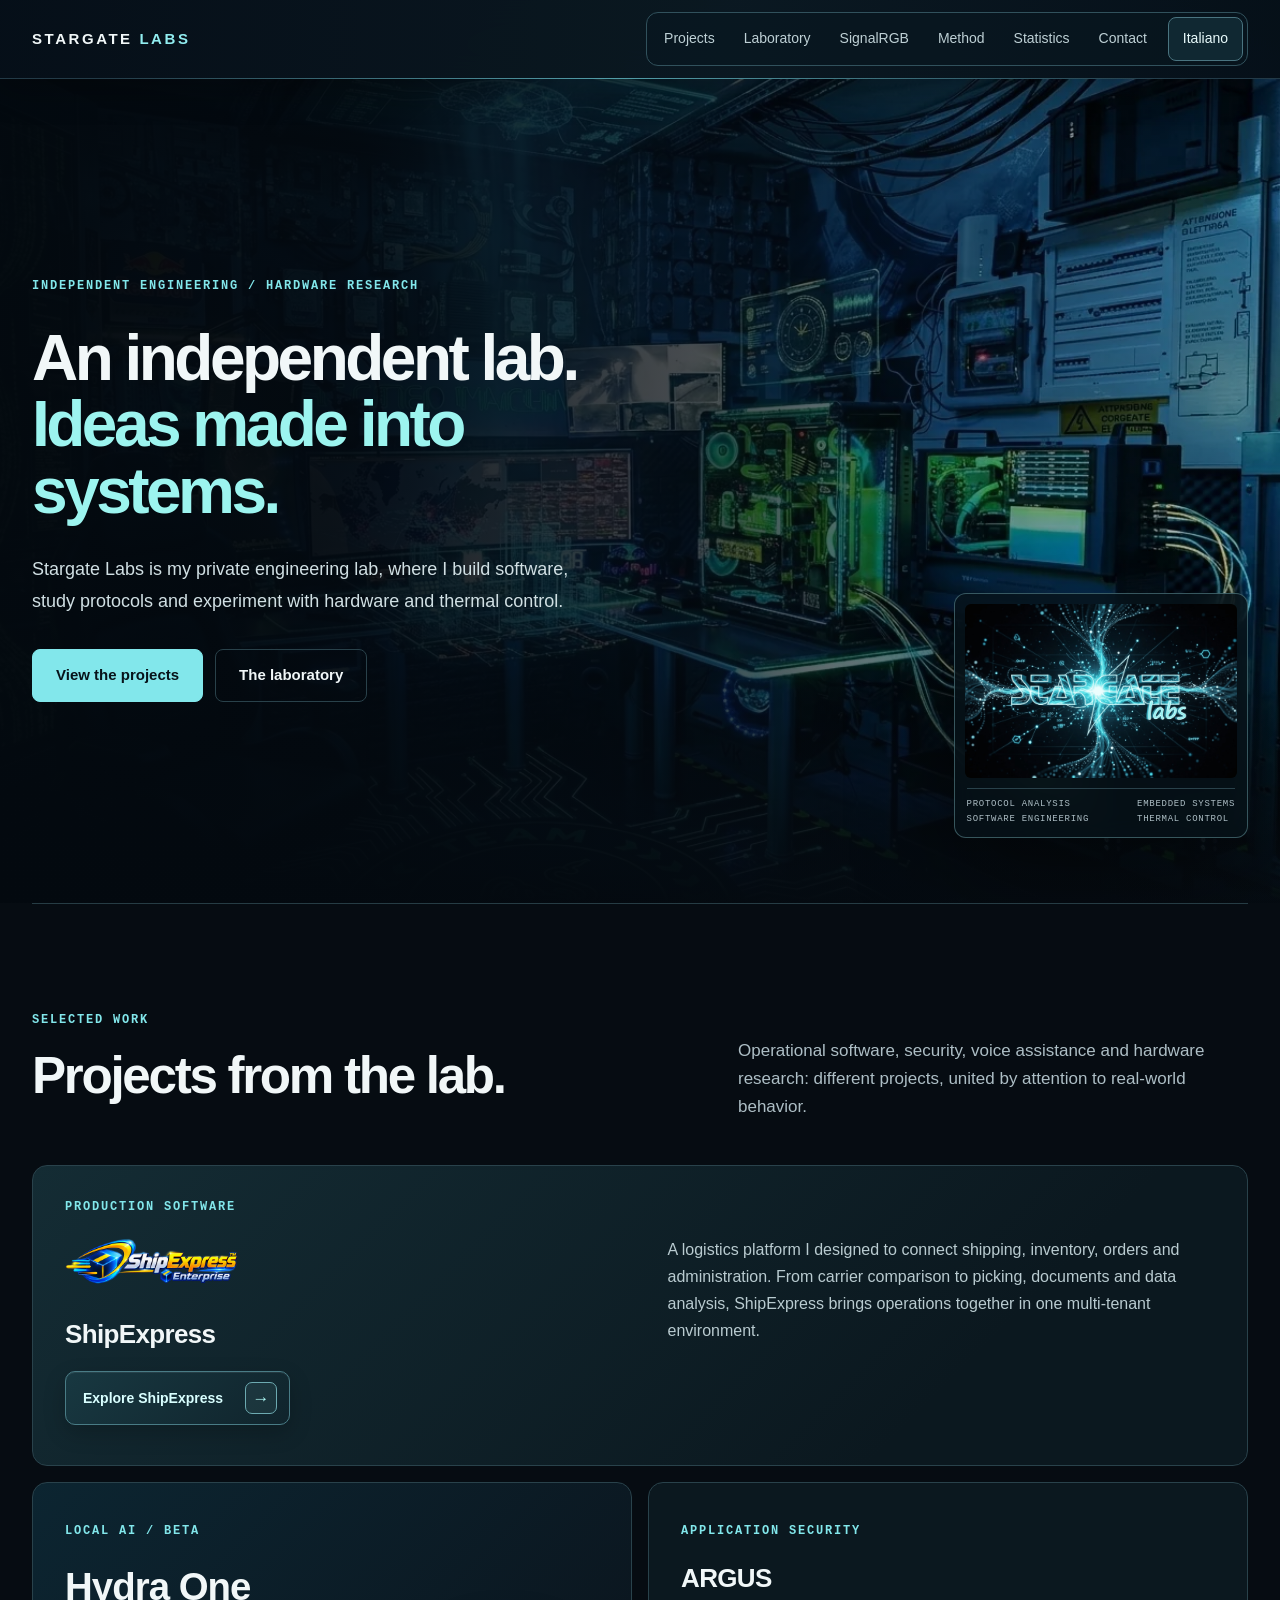
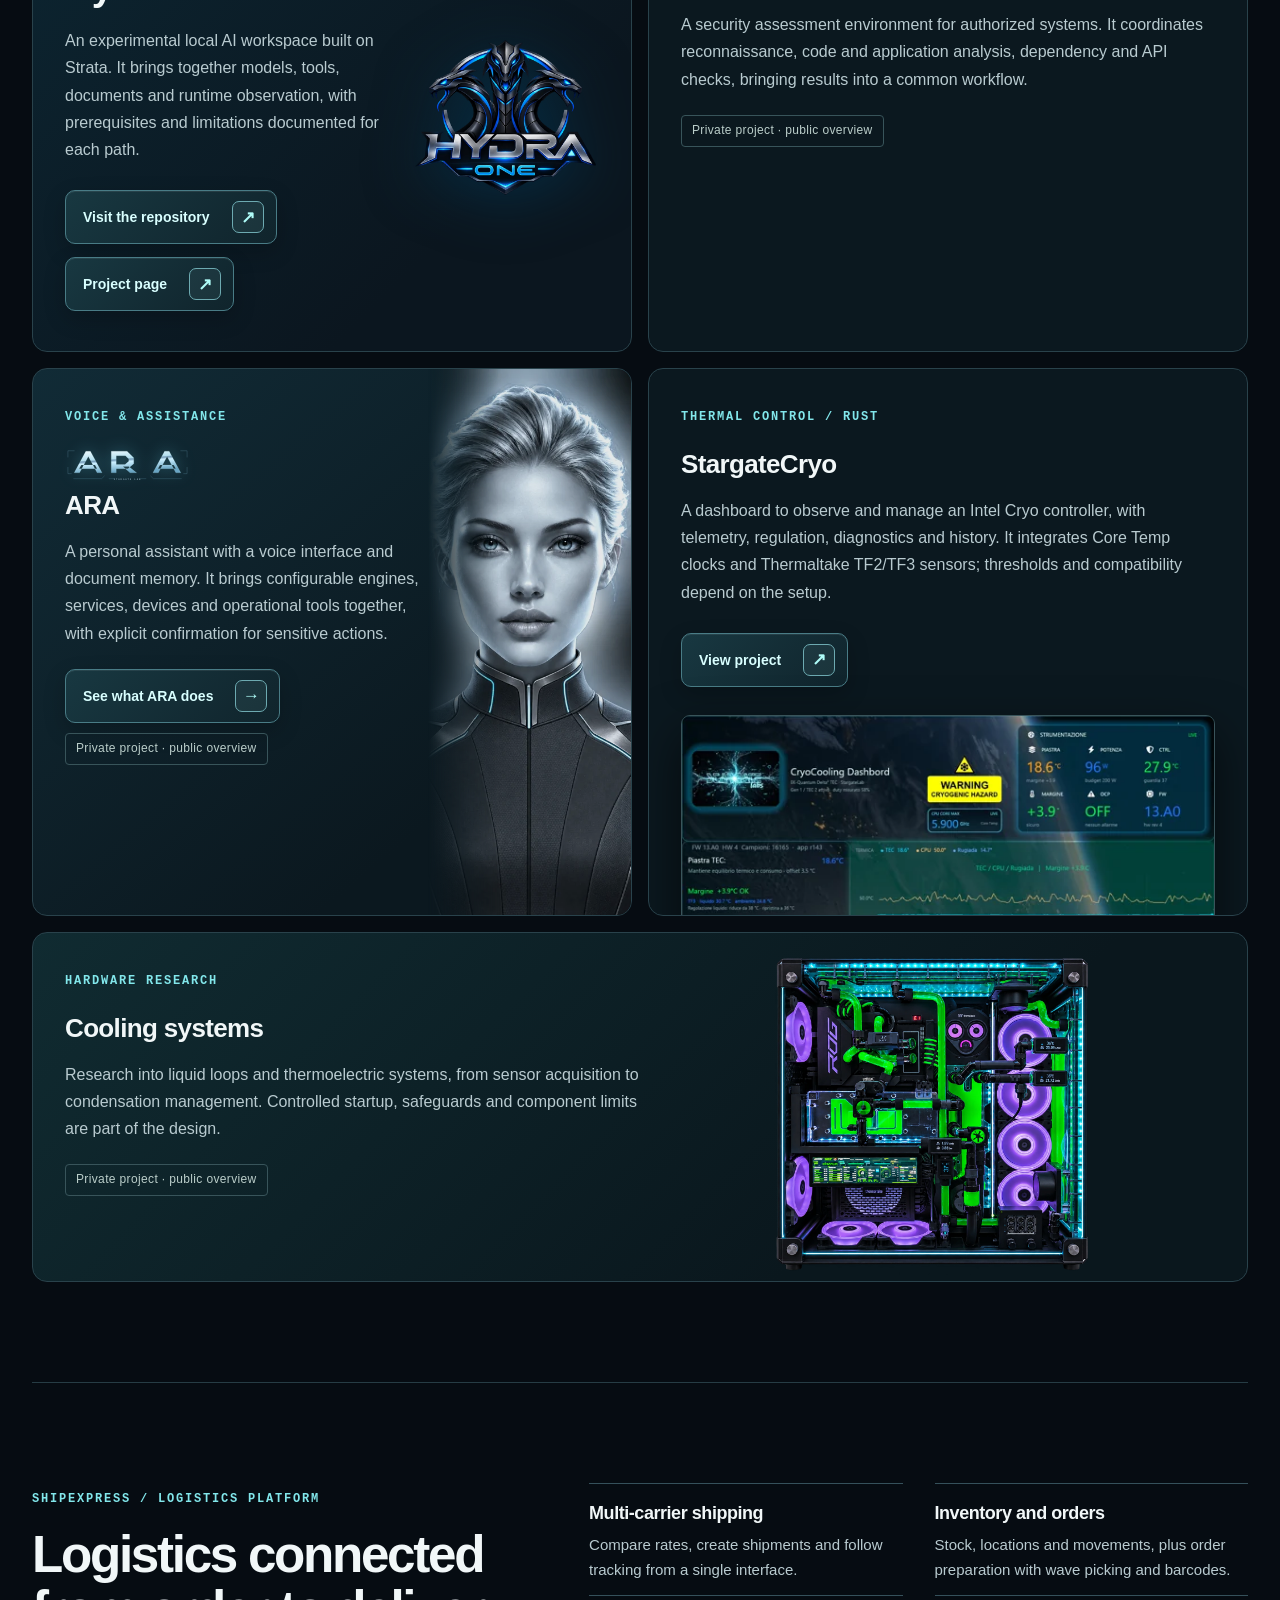
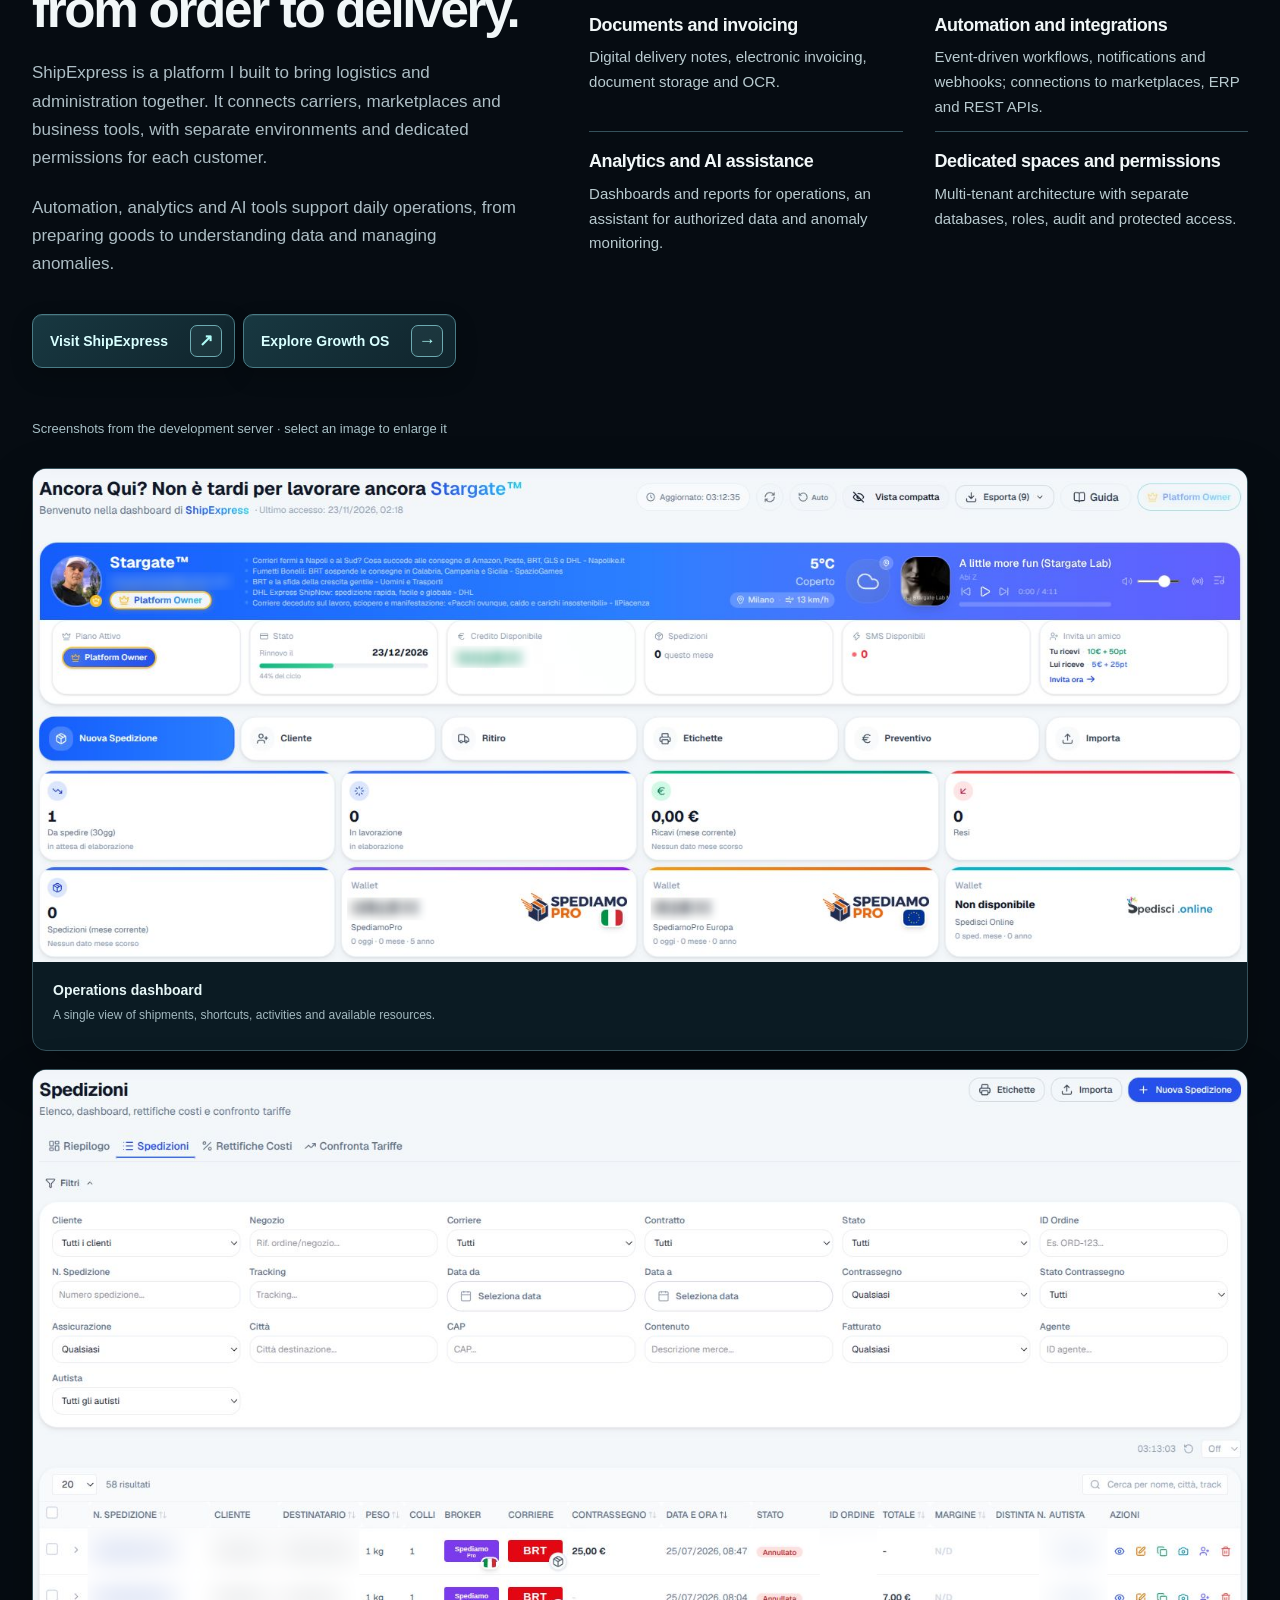
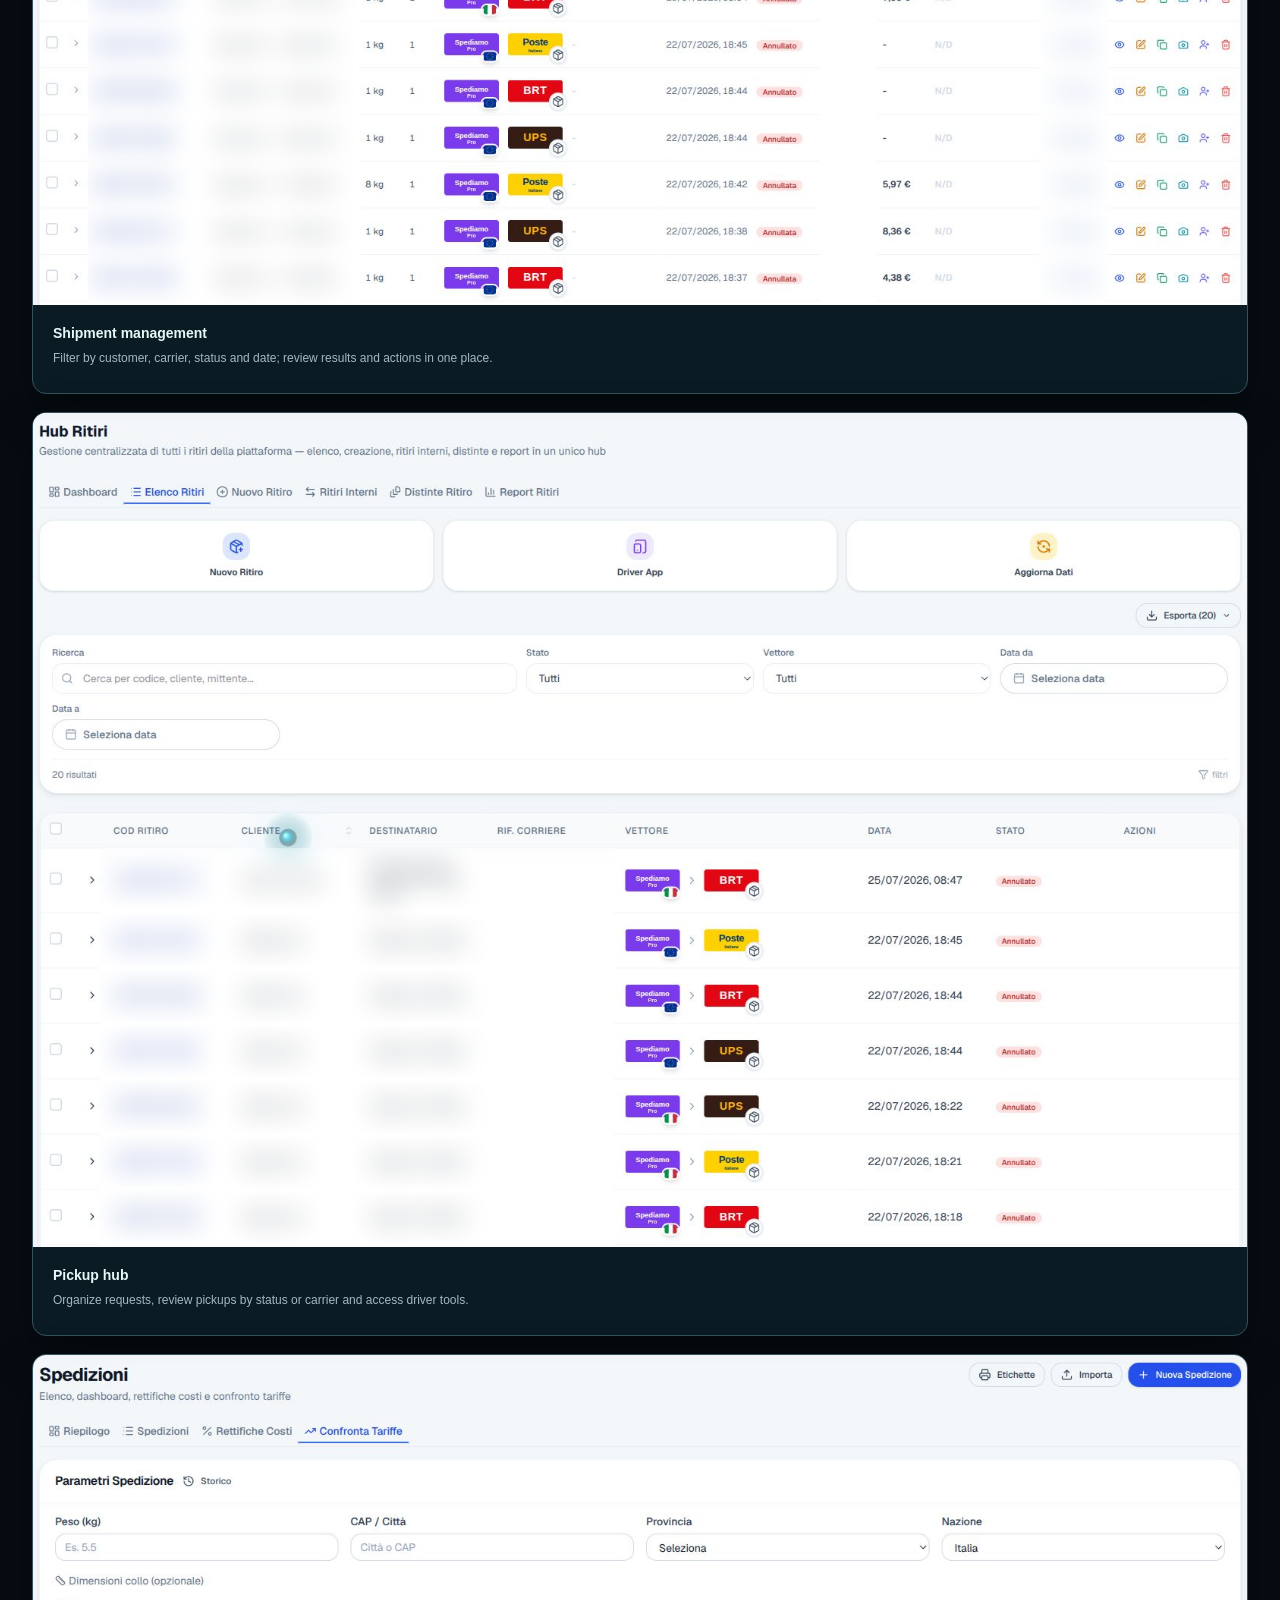
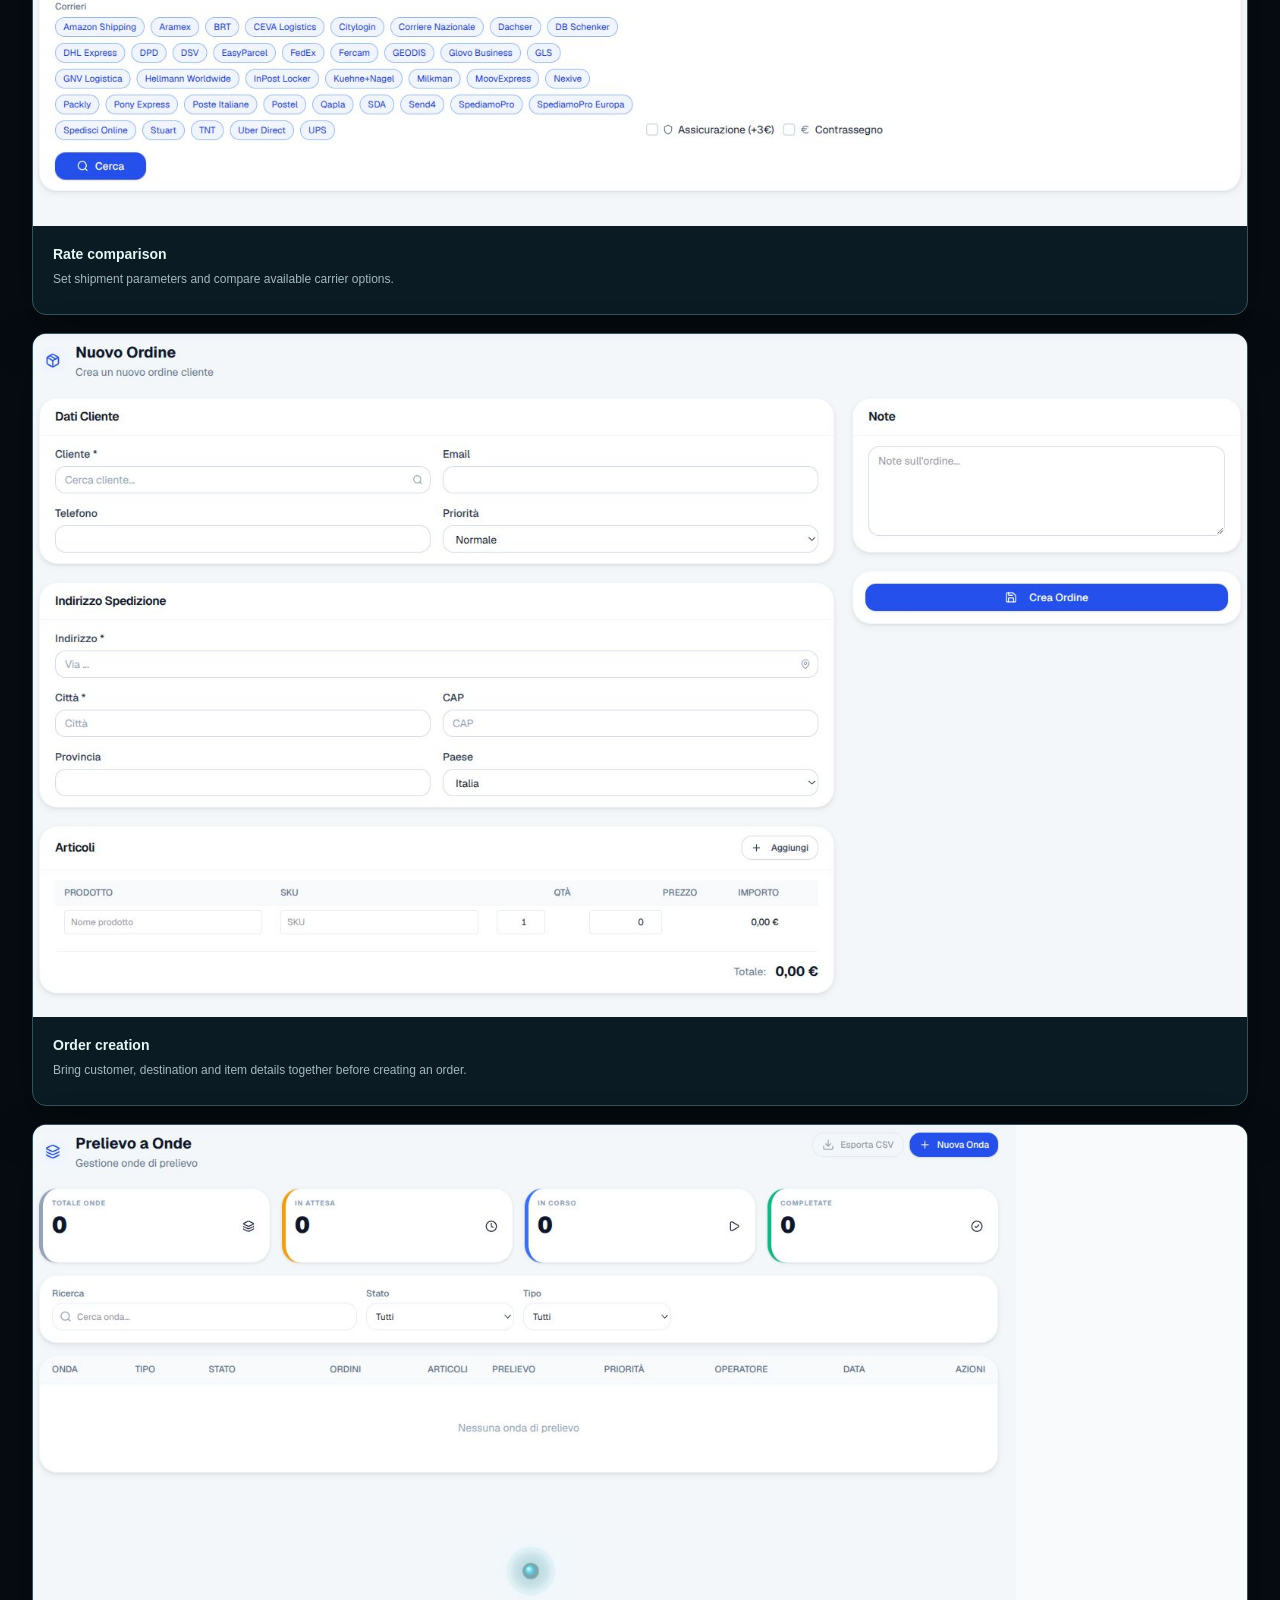
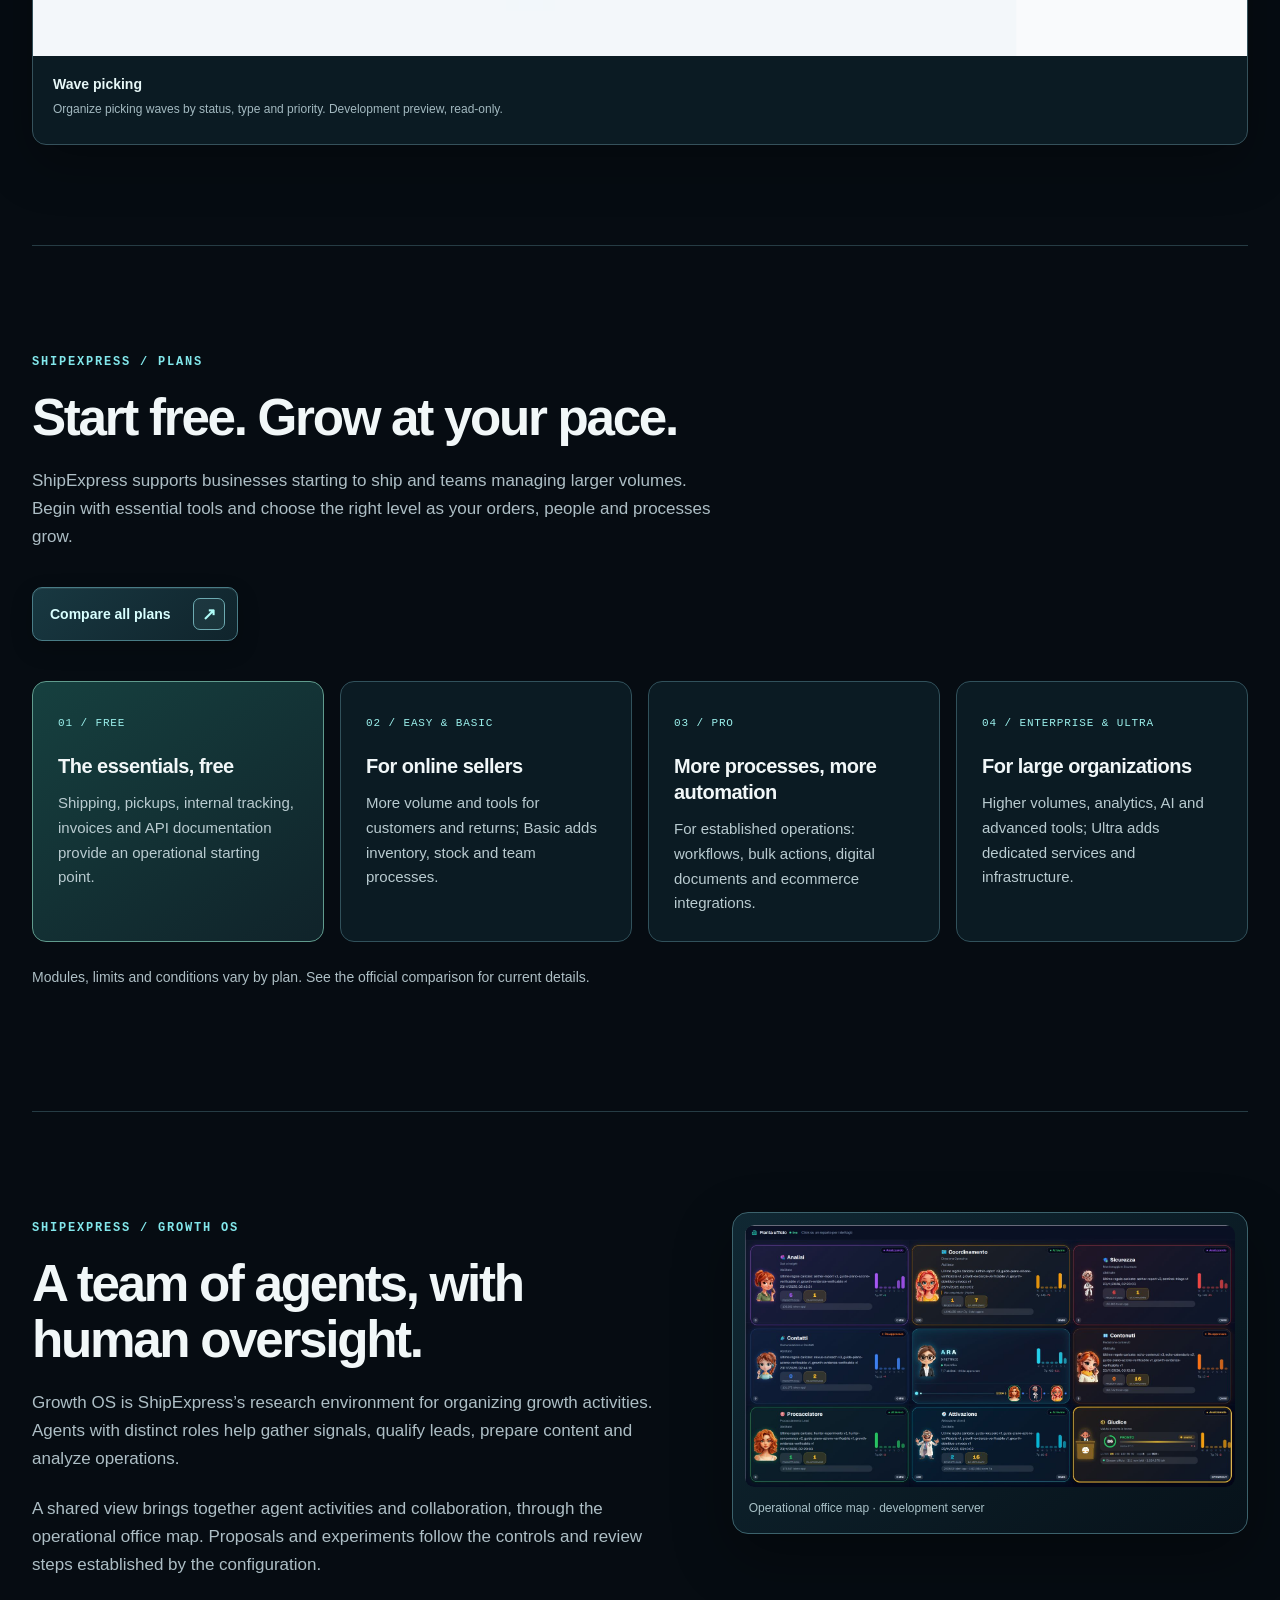
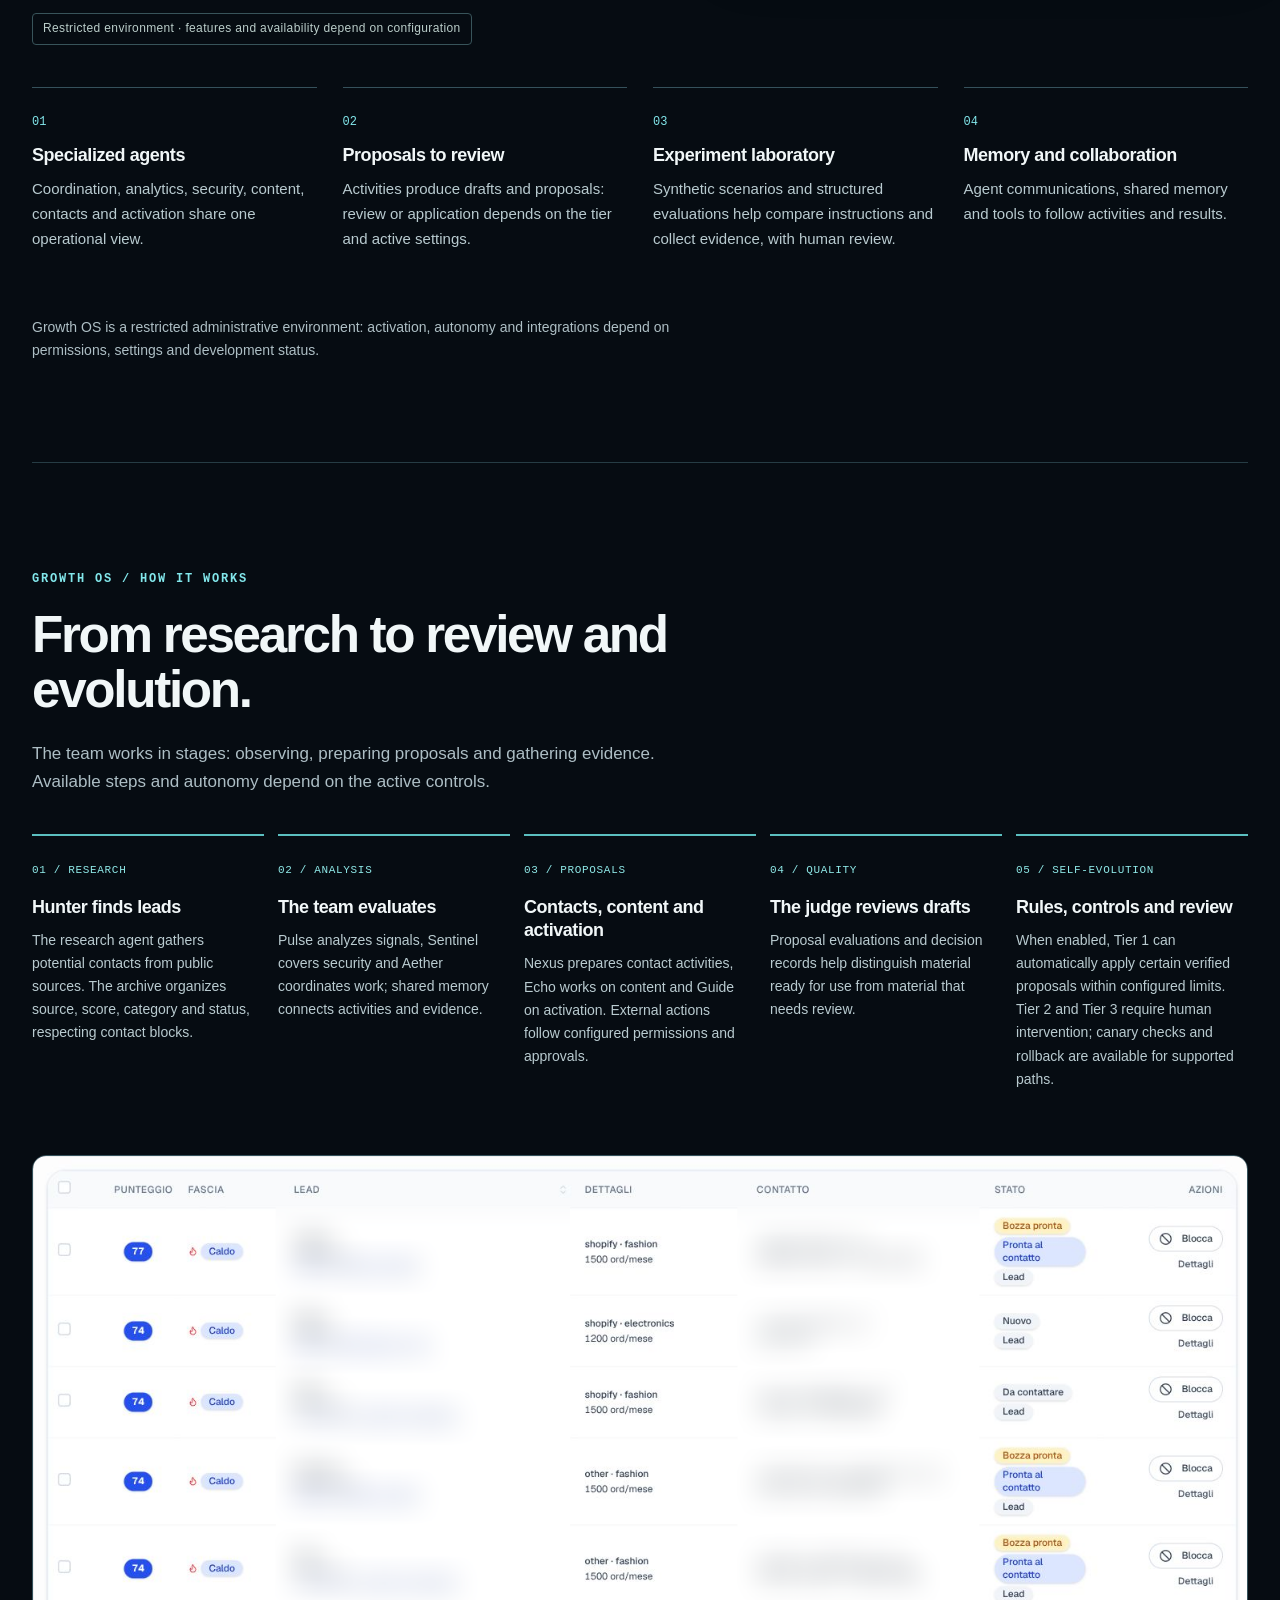
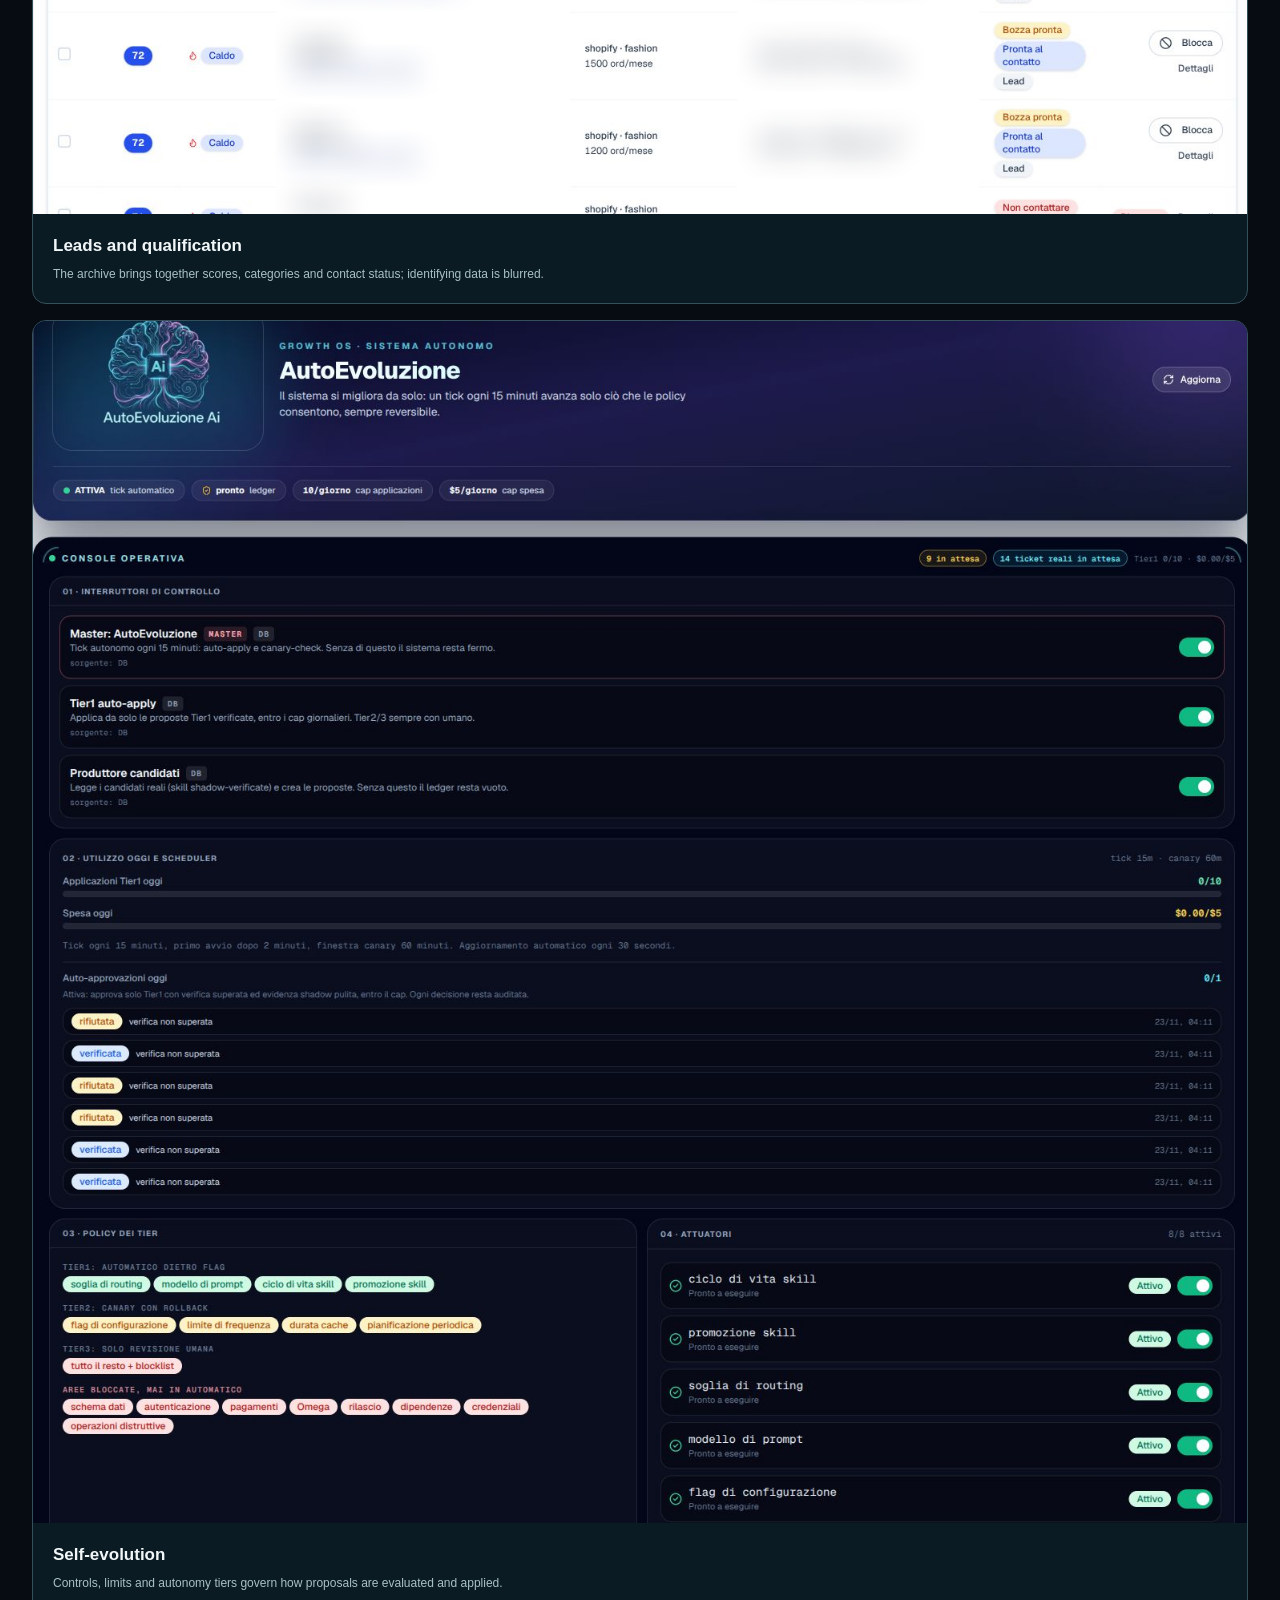
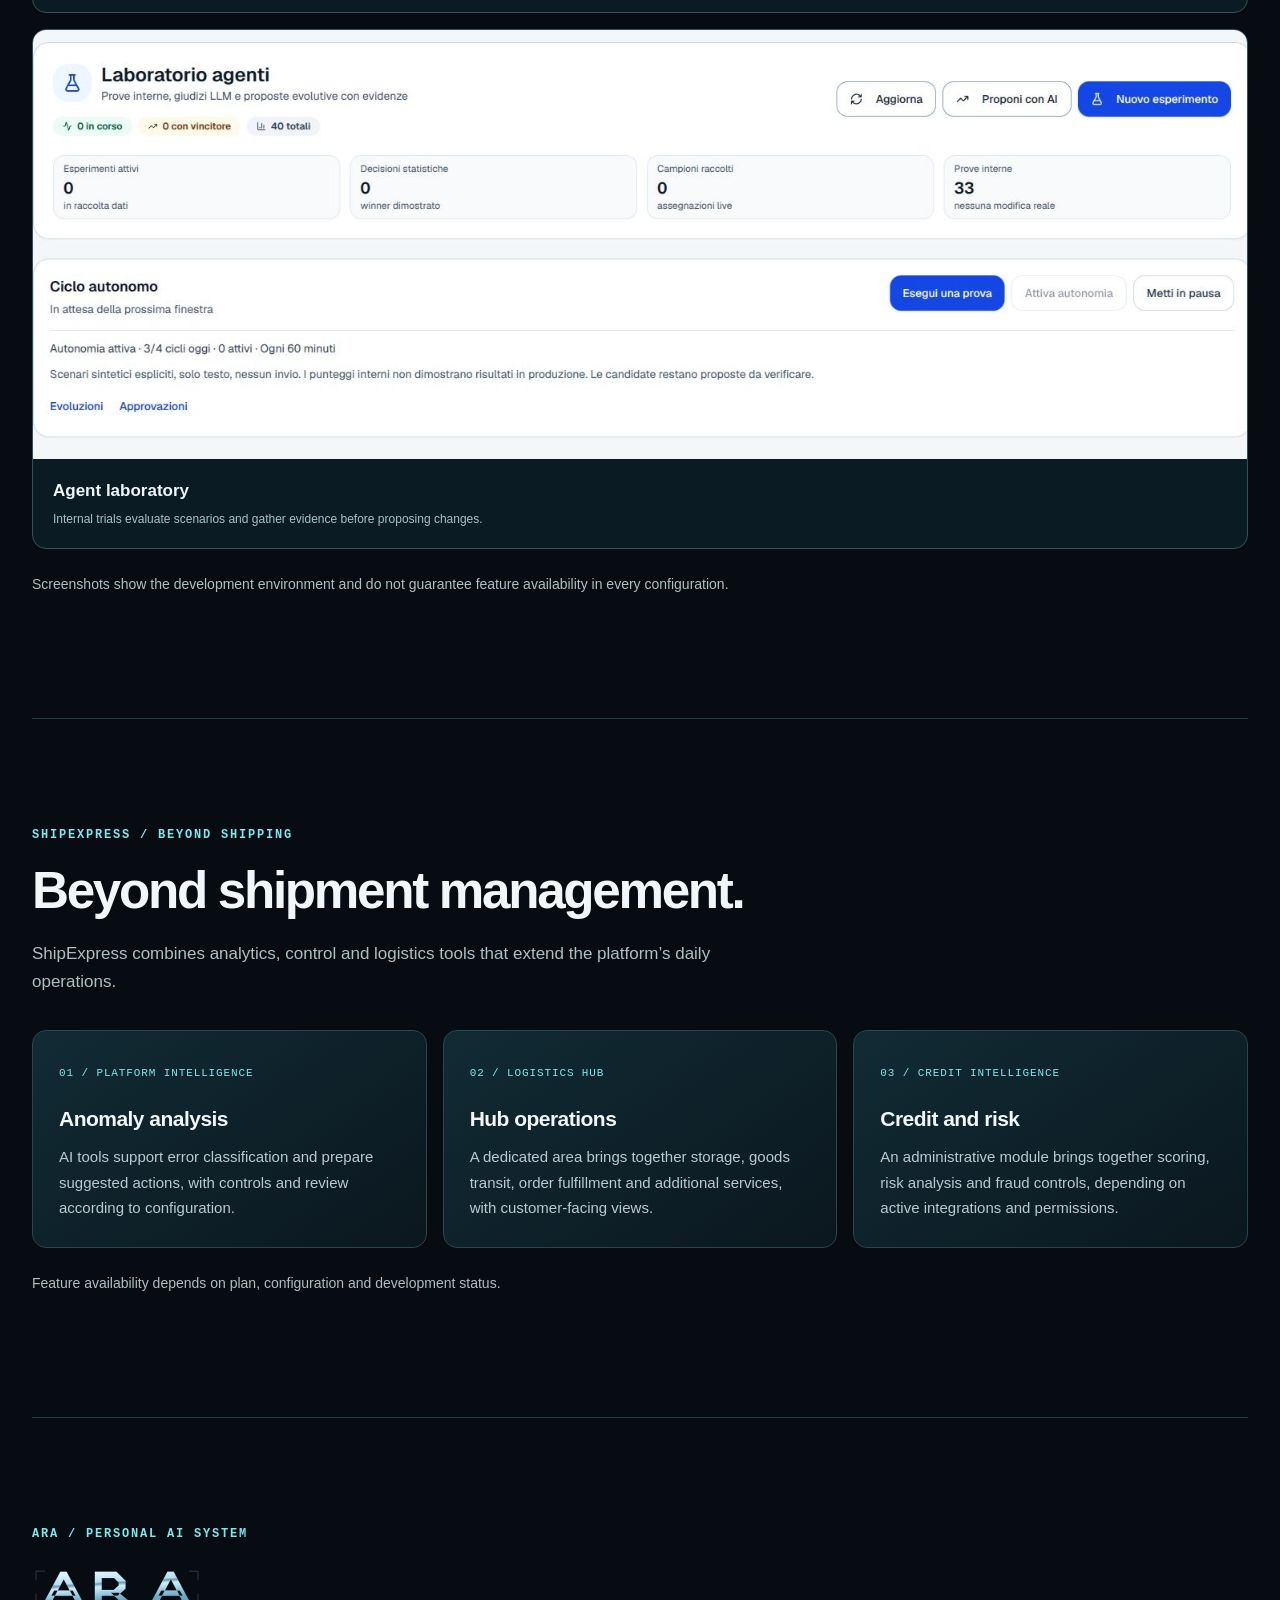
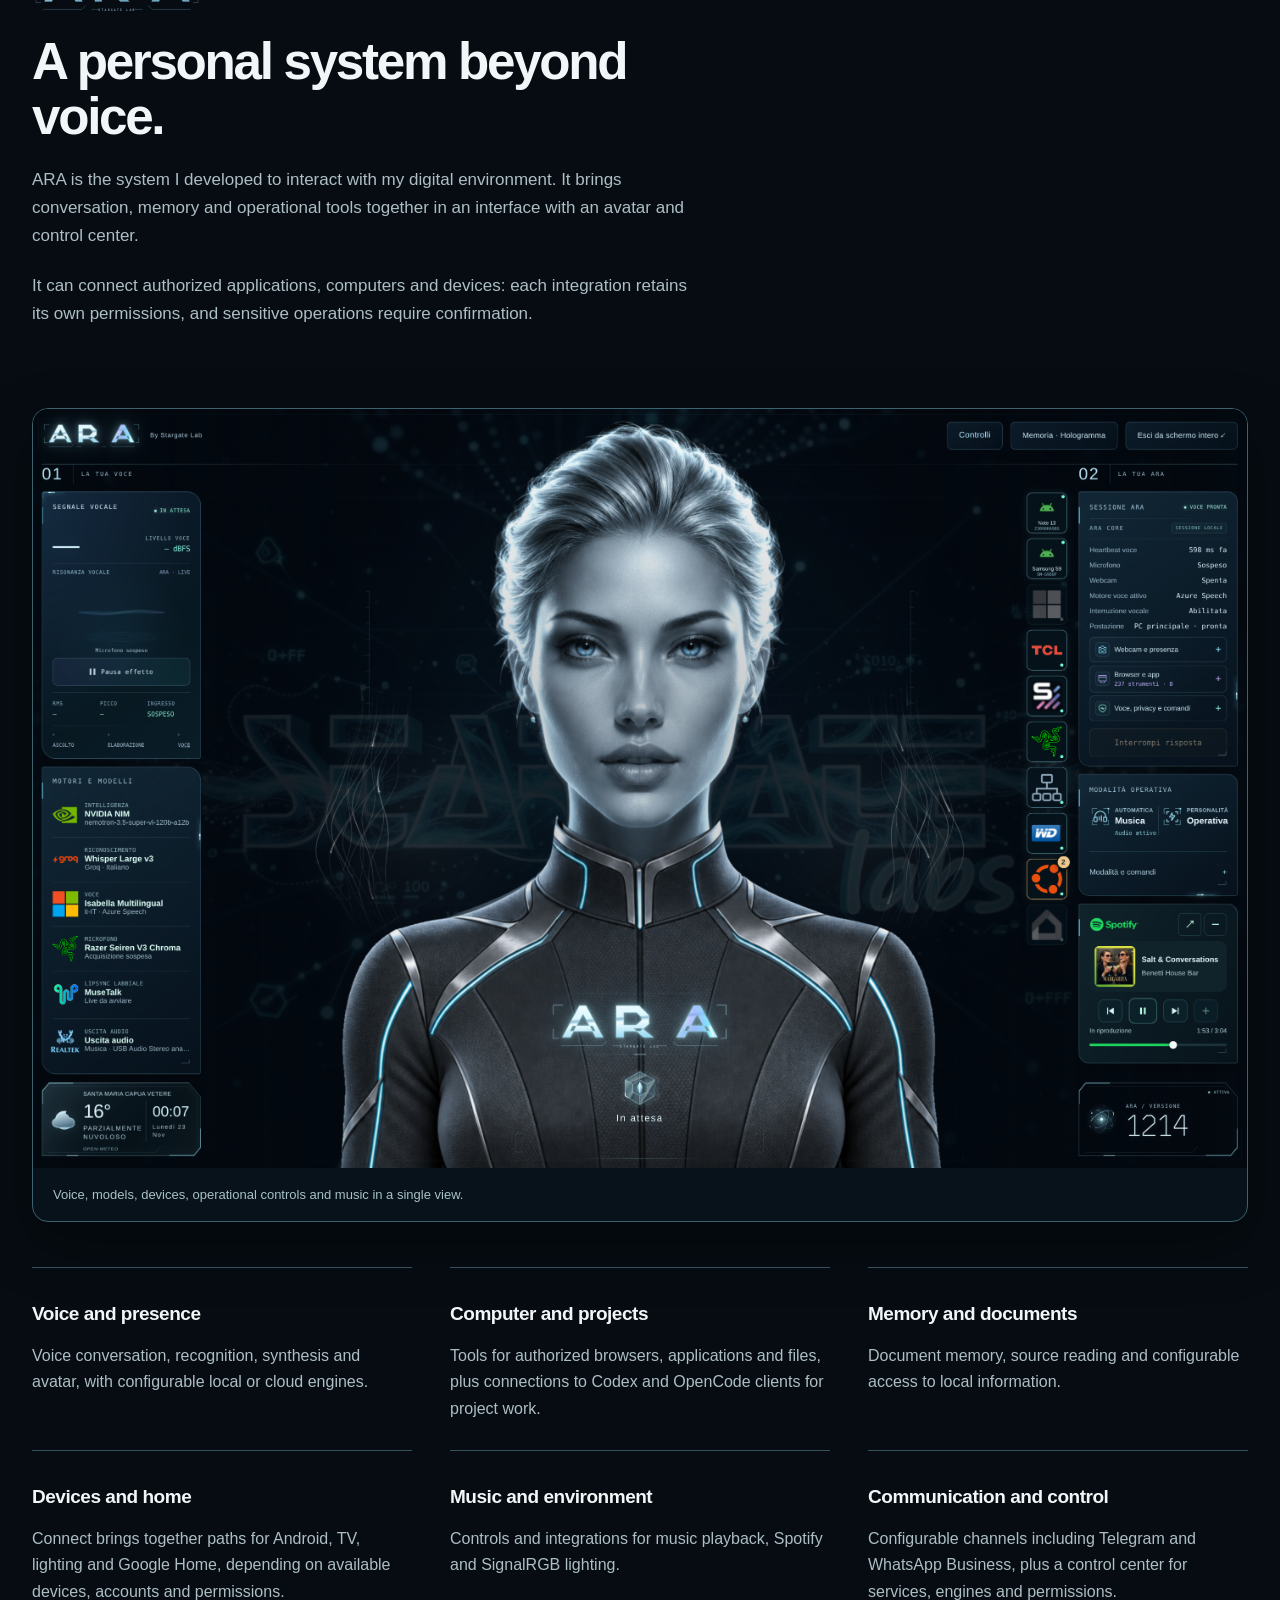
==== commit 93efd606: "Remove project list from introduction" ====
--- a/index-en.html
+++ b/index-en.html
@@ -1,6 +1,6 @@
 <!doctype html><html lang="en" data-type="software"><head><meta charset="utf-8"><meta name="viewport" content="width=device-width, initial-scale=1"><meta name="description" content="Stargate Labs — software engineering, hardware interoperability, security research and thermal control."><title>Stargate Labs — Software &amp; Hardware Engineering</title><link rel="icon" href="assets/favicon.png"><link rel="alternate" hreflang="it" href="index.html"><link rel="alternate" hreflang="en" href="index-en.html"><style>
 :root{--bg:#050b10;--panel:#0b1821;--panel2:#0e202a;--ink:#eaf5f8;--muted:#a2bbc6;--line:#2c4652;--cyan:#7fe8f5;--green:#b3f67c;--radius:22px;--max:1180px}*{box-sizing:border-box}html{scroll-behavior:smooth;scroll-padding-top:100px}body{margin:0;background:var(--bg);color:var(--ink);font:17px/1.7 'Segoe UI',Arial,sans-serif}body:before{content:'';position:absolute;inset:0 0 auto;height:900px;z-index:-1;background:radial-gradient(ellipse at 80% 10%,#123e4a88,transparent 60%)}a{color:var(--cyan);text-decoration:none}a:hover{text-decoration:underline}a:focus-visible{outline:3px solid var(--green);outline-offset:5px;border-radius:4px}img{max-width:100%;height:auto}.wrap{width:min(var(--max),calc(100% - 48px));margin:auto}.skip{position:absolute;top:-80px;background:var(--ink);color:var(--bg);padding:12px;z-index:9}.skip:focus{top:0}header{border-bottom:1px solid var(--line);background:#050b10ee;position:sticky;top:0;z-index:3}.nav{display:flex;align-items:center;justify-content:space-between;gap:24px;min-height:80px}.brand{font-size:16px;letter-spacing:.15em;font-weight:700;color:var(--ink)}nav{display:flex;gap:24px;flex-wrap:wrap;align-items:center}nav a{font-size:14px;min-height:44px;display:inline-flex;align-items:center;color:var(--muted)}.lang{border:1px solid var(--line);padding:0 14px;border-radius:100px}.hero{display:grid;grid-template-columns:1.15fr .85fr;align-items:center;gap:48px;padding:88px 0 72px}.eyebrow{font:12px/1.6 Consolas,monospace;letter-spacing:.12em;text-transform:uppercase;color:var(--cyan)}h1{font-size:clamp(40px,4.7vw,66px);line-height:1.09;letter-spacing:-.045em;margin:22px 0 28px;max-width:760px}h2{font-size:clamp(29px,3vw,42px);line-height:1.2;letter-spacing:-.025em;margin:12px 0 20px}h3{font-size:23px;line-height:1.3;margin:16px 0}p{color:var(--muted);margin:0 0 22px;max-width:72ch}.hero-art{border:1px solid var(--line);border-radius:30px;padding:30px 22px;background:linear-gradient(145deg,#122b36,#050b10);position:relative}.hero-art img{display:block;object-fit:contain;width:100%}.art-caption{display:flex;justify-content:space-between;gap:12px;border-top:1px solid var(--line);padding-top:20px;margin-top:24px;font:11px/1.6 Consolas,monospace;letter-spacing:.08em;color:var(--muted)}.buttons{display:flex;flex-wrap:wrap;gap:12px;margin-top:30px}.button{padding:13px 21px;background:var(--cyan);color:#07131a;font-size:15px;font-weight:700;border:1px solid var(--cyan);border-radius:12px;min-height:48px}.button.secondary{background:transparent;color:var(--ink);border-color:var(--line)}.button:hover{text-decoration:none;filter:brightness(1.1)}.section{padding:64px 0;border-top:1px solid var(--line)}.section-top{display:flex;justify-content:space-between;gap:32px;align-items:end;margin-bottom:32px}.section-top p{max-width:570px}.suite{display:grid;grid-template-columns:repeat(3,minmax(0,1fr));gap:18px}.integration,.project{padding:28px;border:1px solid var(--line);border-radius:var(--radius);background:var(--panel);min-width:0}.integration{background:linear-gradient(145deg,#102933,#0a1720)}.integration p,.project p{font-size:16px}.actions{display:flex;gap:20px;flex-wrap:wrap;padding-top:8px;font-size:14px}.actions a,.text-link{display:inline-flex;align-items:center;min-height:44px}.projects{display:grid;grid-template-columns:repeat(2,minmax(0,1fr));gap:18px}.private{font-size:13px;color:var(--muted)}.method{display:grid;grid-template-columns:repeat(3,minmax(0,1fr));gap:32px}.method p{font-size:16px}.step{color:var(--green);font:24px Consolas,monospace}.stack{display:flex;flex-wrap:wrap;gap:10px}.stack span{border:1px solid var(--line);border-radius:10px;padding:10px 15px;font:14px Consolas,monospace;color:var(--muted)}.contact{display:flex;justify-content:space-between;gap:40px;align-items:center}.note{font-size:14px;margin-top:24px;max-width:90ch}footer{padding:34px 0;border-top:1px solid var(--line)}.foot{display:flex;justify-content:space-between;gap:24px;font-size:13px;color:var(--muted)}.brand-logos{display:flex;align-items:center;gap:30px;margin-bottom:26px}.brand-logos img{width:auto;height:30px;max-width:145px;object-fit:contain}.brand-logos .ship{height:45px;max-width:200px}@media(max-width:900px){.hero{grid-template-columns:1fr;padding-top:56px;gap:36px}.hero-art{max-width:560px}.suite,.method{grid-template-columns:1fr}.section-top,.contact{display:block}.nav{align-items:flex-start;padding:18px 0;flex-direction:column;gap:8px}nav{gap:18px}}@media(max-width:600px){.wrap{width:calc(100% - 32px)}.projects{grid-template-columns:1fr}.hero{padding:44px 0}.section{padding:44px 0}.integration,.project{padding:23px}.foot{flex-direction:column}nav{gap:14px}h1{font-size:40px}}@media(prefers-reduced-motion:reduce){html{scroll-behavior:auto}}
 .tech-logos{display:flex;flex-wrap:wrap;gap:22px;align-items:center;margin:25px 0}.tech-logos img{width:36px;height:36px;object-fit:contain}.project-brand{height:46px;width:auto;max-width:220px;object-fit:contain;margin:14px 0}@media(max-width:600px){.nav{position:relative}.lang{position:absolute;right:0;top:16px}.brand{font-size:14px;letter-spacing:.12em}}
-.hero-art>img{border-radius:18px}.project-brand{border-radius:10px}.brand-logos img,.tech-logos img{border-radius:0}.stats-grid{display:grid;grid-template-columns:repeat(4,minmax(0,1fr));gap:16px;margin:28px 0}.stat-card{border:1px solid var(--line);border-radius:18px;padding:24px;background:linear-gradient(145deg,#102632,#09151d)}.stat-label{display:block;font:12px/1.6 Consolas,monospace;letter-spacing:.07em;color:var(--muted)}.stat-value{display:block;color:var(--cyan);font-size:38px;line-height:1.4;font-weight:650;margin-top:10px}.stats-meta{display:flex;gap:18px;flex-wrap:wrap;align-items:center}.stats-meta img{max-width:100%;height:auto}.repo-stats{overflow-x:auto;border:1px solid var(--line);border-radius:16px;margin:24px 0}.repo-stats table{border-collapse:collapse;width:100%;min-width:540px}.repo-stats th,.repo-stats td{padding:16px;text-align:left;border-bottom:1px solid var(--line);font-size:14px}.repo-stats th{color:var(--muted);font-weight:500}.repo-stats td{color:var(--ink)}.stats-disclosure{border:1px solid var(--line);border-radius:16px;padding:20px;margin:22px 0}.stats-disclosure summary{cursor:pointer;min-height:44px;display:flex;align-items:center;color:var(--cyan)}.stats-widgets{display:flex;gap:18px;flex-wrap:wrap}.stats-widgets img{max-width:100%;border-radius:14px}.stats-clock{font-family:Consolas,monospace;color:var(--muted);font-size:13px}@media(max-width:700px){.stats-grid{grid-template-columns:repeat(2,minmax(0,1fr))}.stat-card{padding:20px}.stat-value{font-size:32px}}</style><meta name="page-type" content="software"><meta name="site-kind" content="software"><link rel="stylesheet" href="assets/refinement.css?v=20261123-13"></head><body><a class="skip" href="#main">Skip to content</a><header><div class="wrap nav"><a class="brand" href="#" aria-label="Stargate Labs"><span>STARGATE <b>LABS</b></span></a><nav aria-label="Main navigation"><a href="#projects">Projects</a><a href="#lab">Laboratory</a><a href="#signalrgb">SignalRGB</a><a href="#method">Method</a><a href="#statistics">Statistics</a><a href="#contact">Contact</a><a class="lang" href="index.html" hreflang="it">Italiano</a></nav></div></header><main id="main" class="wrap"><section class="hero" data-enter><div class="hero-copy"><span class="eyebrow">INDEPENDENT ENGINEERING / HARDWARE RESEARCH</span><h1>An independent lab.<br><em>Ideas made into systems.</em></h1><p>Stargate Labs is my private engineering lab, where I build software, study protocols and experiment with hardware and thermal control. Projects include ShipExpress, ARA, Hydra One and StargateCryo.</p><div class="buttons"><a class="button" href="#projects">View the projects</a><a class="button secondary" href="#lab">The laboratory</a></div></div><div class="hero-art"><img src="assets/logo.png" alt="Stargate Labs" width="1400" height="894"><div class="art-caption"><span>PROTOCOL ANALYSIS<br>SOFTWARE ENGINEERING</span><span>EMBEDDED SYSTEMS<br>THERMAL CONTROL</span></div></div></section><section class="section" id="projects"><div class="section-top"><div><span class="eyebrow">SELECTED WORK</span><h2>Projects from the lab.</h2></div><p>Operational software, security, voice assistance and hardware research: different projects, united by attention to real-world behavior.</p></div><div class="projects"><article class="project"><span class="eyebrow">Production software</span><img class="project-brand" src="assets/shipexpress-logo.png" alt="ShipExpress"><h3>ShipExpress</h3><p>A logistics platform I designed to connect shipping, inventory, orders and administration. From carrier comparison to picking, documents and data analysis, ShipExpress brings operations together in one multi-tenant environment.</p><a class="text-link" href="#shipexpress">Explore ShipExpress</a></article><article class="project project-hydra"><div class="project-body"><span class="eyebrow">LOCAL AI / BETA</span><h3>Hydra One</h3><p>An experimental local AI workspace built on Strata. It brings together models, tools, documents and runtime observation, with prerequisites and limitations documented for each path.</p><a class="text-link" href="https://github.com/StargateLabs/Hydra-One">Visit the repository</a><a class="text-link" href="https://stargatelabs.github.io/Hydra-One/">Project page</a></div><img class="hydra-brand" src="assets/hydra-one.webp" alt="Hydra One logo" loading="lazy" width="640" height="640"></article><article class="project"><span class="eyebrow">Application security</span><h3>ARGUS</h3><p>A security assessment environment for authorized systems. It coordinates reconnaissance, code and application analysis, dependency and API checks, bringing results into a common workflow.</p><span class="private">Private project · public overview</span></article><article class="project project-ara"><span class="eyebrow">VOICE &amp; ASSISTANCE</span><img class="ara-wordmark" src="assets/ara-wordmark.svg" alt="Logo ARA" width="300" height="84" loading="lazy"><h3>ARA</h3><p>A personal assistant with a voice interface and document memory. It brings configurable engines, services, devices and operational tools together, with explicit confirmation for sensitive actions.</p><a class="text-link" href="#ara">See what ARA does</a><span class="private">Private project · public overview</span><img class="ara-portrait" src="assets/ara-portrait.webp" alt="Portrait of the ARA assistant" width="640" height="960" loading="lazy"></article><article class="project project-cryo"><span class="eyebrow">THERMAL CONTROL / RUST</span><h3>StargateCryo</h3><p>A dashboard to observe and manage an Intel Cryo controller, with telemetry, regulation, diagnostics and history. It integrates Core Temp clocks and Thermaltake TF2/TF3 sensors; thresholds and compatibility depend on the setup.</p><a class="text-link" href="https://github.com/StargateLabs/dashboard-for-intel-cryo-cooling-technology">View project</a><img class="cryo-preview" src="assets/cryocooling-dashboard.webp" alt="Screenshot of the StargateCryo dashboard for Windows" width="563" height="1000" loading="lazy"></article><article class="project project-cooling" id="cooling"><span class="eyebrow">HARDWARE RESEARCH</span><h3>Cooling systems</h3><p>Research into liquid loops and thermoelectric systems, from sensor acquisition to condensation management. Controlled startup, safeguards and component limits are part of the design.</p><span class="private">Private project · public overview</span><img class="cooling-workstation" src="assets/windows-workstation.webp" alt="Lab Windows workstation shown in the ARA control center" width="1254" height="1254" loading="lazy"></article></div></section><section class="section ship-section" id="shipexpress"><div class="ship-intro"><span class="eyebrow">SHIPEXPRESS / LOGISTICS PLATFORM</span><h2>Logistics connected from order to delivery.</h2><p>ShipExpress is a platform I built to bring logistics and administration together. It connects carriers, marketplaces and business tools, with separate environments and dedicated permissions for each customer.</p><p>Automation, analytics and AI tools support daily operations, from preparing goods to understanding data and managing anomalies.</p><a class="text-link" href="https://shipexpress.it">Visit ShipExpress</a><a class="text-link" href="#growth-os">Explore Growth OS</a></div><div class="ship-capabilities"><article><h3>Multi-carrier shipping</h3><p>Compare rates, create shipments and follow tracking from a single interface.</p></article><article><h3>Inventory and orders</h3><p>Stock, locations and movements, plus order preparation with wave picking and barcodes.</p></article><article><h3>Documents and invoicing</h3><p>Digital delivery notes, electronic invoicing, document storage and OCR.</p></article><article><h3>Automation and integrations</h3><p>Event-driven workflows, notifications and webhooks; connections to marketplaces, ERP and REST APIs.</p></article><article><h3>Analytics and AI assistance</h3><p>Dashboards and reports for operations, an assistant for authorized data and anomaly monitoring.</p></article><article><h3>Dedicated spaces and permissions</h3><p>Multi-tenant architecture with separate databases, roles, audit and protected access.</p></article></div><p class="ship-gallery-label">Screenshots from the development server · select an image to enlarge it</p><div class="ship-gallery"><figure><a href="assets/shipexpress-dashboard-new.png" target="_blank" rel="noopener" aria-label="Enlarge screenshot: Operations dashboard"><img src="assets/shipexpress-dashboard-new.png" alt="Operations dashboard — ShipExpress" width="1600" height="650" loading="lazy"></a><figcaption><strong>Operations dashboard</strong><span>A single view of shipments, shortcuts, activities and available resources.</span></figcaption></figure><figure><a href="assets/shipexpress-spedizioni-new.png" target="_blank" rel="noopener" aria-label="Enlarge screenshot: Shipment management"><img src="assets/shipexpress-spedizioni-new.png" alt="Shipment management — ShipExpress" width="1600" height="1100" loading="lazy"></a><figcaption><strong>Shipment management</strong><span>Filter by customer, carrier, status and date; review results and actions in one place.</span></figcaption></figure><figure><a href="assets/shipexpress-ritiri-new.png" target="_blank" rel="noopener" aria-label="Enlarge screenshot: Pickup hub"><img src="assets/shipexpress-ritiri-new.png" alt="Pickup hub — ShipExpress" width="1600" height="1100" loading="lazy"></a><figcaption><strong>Pickup hub</strong><span>Organize requests, review pickups by status or carrier and access driver tools.</span></figcaption></figure><figure><a href="assets/shipexpress-rate-new.jpg" target="_blank" rel="noopener" aria-label="Enlarge screenshot: Rate comparison"><img src="assets/shipexpress-rate-new.jpg" alt="Rate comparison — ShipExpress" width="1600" height="620" loading="lazy"></a><figcaption><strong>Rate comparison</strong><span>Set shipment parameters and compare available carrier options.</span></figcaption></figure><figure><a href="assets/shipexpress-orders-new.jpg" target="_blank" rel="noopener" aria-label="Enlarge screenshot: Order creation"><img src="assets/shipexpress-orders-new.jpg" alt="Order creation — ShipExpress" width="1600" height="900" loading="lazy"></a><figcaption><strong>Order creation</strong><span>Bring customer, destination and item details together before creating an order.</span></figcaption></figure><figure><a href="assets/shipexpress-wave-new.jpg" target="_blank" rel="noopener" aria-label="Enlarge screenshot: Wave picking"><img src="assets/shipexpress-wave-new.jpg" alt="Wave picking — ShipExpress" width="1600" height="700" loading="lazy"></a><figcaption><strong>Wave picking</strong><span>Organize picking waves by status, type and priority. Development preview, read-only.</span></figcaption></figure></div></section><section class="section plans-section" id="piani-shipexpress"><div class="plans-intro"><span class="eyebrow">SHIPEXPRESS / PLANS</span><h2>Start free. Grow at your pace.</h2><p>ShipExpress supports businesses starting to ship and teams managing larger volumes. Begin with essential tools and choose the right level as your orders, people and processes grow.</p><a class="text-link" href="https://shipexpress.it/prezzi">Compare all plans</a></div><div class="plans-grid"><article><span>01 / FREE</span><h3>The essentials, free</h3><p>Shipping, pickups, internal tracking, invoices and API documentation provide an operational starting point.</p></article><article><span>02 / EASY &amp; BASIC</span><h3>For online sellers</h3><p>More volume and tools for customers and returns; Basic adds inventory, stock and team processes.</p></article><article><span>03 / PRO</span><h3>More processes, more automation</h3><p>For established operations: workflows, bulk actions, digital documents and ecommerce integrations.</p></article><article><span>04 / ENTERPRISE &amp; ULTRA</span><h3>For large organizations</h3><p>Higher volumes, analytics, AI and advanced tools; Ultra adds dedicated services and infrastructure.</p></article></div><p class="note">Modules, limits and conditions vary by plan. See the official comparison for current details.</p></section><section class="section growth-section" id="growth-os"><div class="growth-copy"><span class="eyebrow">SHIPEXPRESS / GROWTH OS</span><h2>A team of agents, with human oversight.</h2><p>Growth OS is ShipExpress’s research environment for organizing growth activities. Agents with distinct roles help gather signals, qualify leads, prepare content and analyze operations.</p><p>A shared view brings together agent activities and collaboration, through the operational office map. Proposals and experiments follow the controls and review steps established by the configuration.</p><span class="private">Restricted environment · features and availability depend on configuration</span></div><figure class="growth-visual"><a href="assets/shipexpress-office-new.jpg" target="_blank" rel="noopener" aria-label="Enlarge the Growth OS operational office screenshot"><img src="assets/shipexpress-office-new.jpg" alt="Growth OS agents’ operational office map" width="1515" height="810" loading="lazy"></a><figcaption>Operational office map · development server</figcaption></figure><div class="growth-features"><article><span>01</span><h3>Specialized agents</h3><p>Coordination, analytics, security, content, contacts and activation share one operational view.</p></article><article><span>02</span><h3>Proposals to review</h3><p>Activities produce drafts and proposals: review or application depends on the tier and active settings.</p></article><article><span>03</span><h3>Experiment laboratory</h3><p>Synthetic scenarios and structured evaluations help compare instructions and collect evidence, with human review.</p></article><article><span>04</span><h3>Memory and collaboration</h3><p>Agent communications, shared memory and tools to follow activities and results.</p></article></div><p class="note growth-note">Growth OS is a restricted administrative environment: activation, autonomy and integrations depend on permissions, settings and development status.</p></section><section class="section growth-workflow" id="growth-workflow"><div class="workflow-intro"><span class="eyebrow">GROWTH OS / HOW IT WORKS</span><h2>From research to review and evolution.</h2><p>The team works in stages: observing, preparing proposals and gathering evidence. Available steps and autonomy depend on the active controls.</p></div><div class="workflow-steps"><article><span>01 / RESEARCH</span><h3>Hunter finds leads</h3><p>The research agent gathers potential contacts from public sources. The archive organizes source, score, category and status, respecting contact blocks.</p></article><article><span>02 / ANALYSIS</span><h3>The team evaluates</h3><p>Pulse analyzes signals, Sentinel covers security and Aether coordinates work; shared memory connects activities and evidence.</p></article><article><span>03 / PROPOSALS</span><h3>Contacts, content and activation</h3><p>Nexus prepares contact activities, Echo works on content and Guide on activation. External actions follow configured permissions and approvals.</p></article><article><span>04 / QUALITY</span><h3>The judge reviews drafts</h3><p>Proposal evaluations and decision records help distinguish material ready for use from material that needs review.</p></article><article><span>05 / SELF-EVOLUTION</span><h3>Rules, controls and review</h3><p>When enabled, Tier 1 can automatically apply certain verified proposals within configured limits. Tier 2 and Tier 3 require human intervention; canary checks and rollback are available for supported paths.</p></article></div><div class="growth-evidence"><figure><a href="assets/shipexpress-leads-new.png" target="_blank" rel="noopener" aria-label="Enlarge screenshot: Leads and qualification"><img src="assets/shipexpress-leads-new.png" alt="Leads and qualification — ShipExpress" width="1515" height="822" loading="lazy"></a><figcaption><strong>Leads and qualification</strong><span>The archive brings together scores, categories and contact status; identifying data is blurred.</span></figcaption></figure><figure><a href="assets/shipexpress-evolution-new.jpg" target="_blank" rel="noopener" aria-label="Enlarge screenshot: Self-evolution"><img src="assets/shipexpress-evolution-new.jpg" alt="Self-evolution — ShipExpress" width="1515" height="1500" loading="lazy"></a><figcaption><strong>Self-evolution</strong><span>Controls, limits and autonomy tiers govern how proposals are evaluated and applied.</span></figcaption></figure><figure><a href="assets/shipexpress-experiments-new.jpg" target="_blank" rel="noopener" aria-label="Enlarge screenshot: Agent laboratory"><img src="assets/shipexpress-experiments-new.jpg" alt="Agent laboratory — ShipExpress" width="1515" height="535" loading="lazy"></a><figcaption><strong>Agent laboratory</strong><span>Internal trials evaluate scenarios and gather evidence before proposing changes.</span></figcaption></figure></div><p class="note">Screenshots show the development environment and do not guarantee feature availability in every configuration.</p></section><section class="section standout-section" id="funzioni-avanzate"><div><span class="eyebrow">SHIPEXPRESS / BEYOND SHIPPING</span><h2>Beyond shipment management.</h2><p>ShipExpress combines analytics, control and logistics tools that extend the platform’s daily operations.</p></div><div class="standout-grid"><article><span>01 / PLATFORM INTELLIGENCE</span><h3>Anomaly analysis</h3><p>AI tools support error classification and prepare suggested actions, with controls and review according to configuration.</p></article><article><span>02 / LOGISTICS HUB</span><h3>Hub operations</h3><p>A dedicated area brings together storage, goods transit, order fulfillment and additional services, with customer-facing views.</p></article><article><span>03 / CREDIT INTELLIGENCE</span><h3>Credit and risk</h3><p>An administrative module brings together scoring, risk analysis and fraud controls, depending on active integrations and permissions.</p></article></div><p class="note">Feature availability depends on plan, configuration and development status.</p></section><section class="section ara-section" id="ara"><div class="ara-intro"><span class="eyebrow">ARA / PERSONAL AI SYSTEM</span><img src="assets/ara-wordmark.svg" alt="ARA" class="ara-feature-logo" width="300" height="84"><h2>A personal system beyond voice.</h2><p>ARA is the system I developed to interact with my digital environment. It brings conversation, memory and operational tools together in an interface with an avatar and control center.</p><p>It can connect authorized applications, computers and devices: each integration retains its own permissions, and sensitive operations require confirmation.</p></div><figure class="ara-screenshot"><a href="assets/ara-presenza-completa.png" target="_blank" rel="noopener" aria-label="ARA control center: full view"><img src="assets/ara-presenza-completa.png" width="2863" height="1791" loading="lazy" alt="ARA control center: full view"></a><figcaption>Voice, models, devices, operational controls and music in a single view.</figcaption></figure><div class="ara-capabilities"><article><h3>Voice and presence</h3><p>Voice conversation, recognition, synthesis and avatar, with configurable local or cloud engines.</p></article><article><h3>Computer and projects</h3><p>Tools for authorized browsers, applications and files, plus connections to Codex and OpenCode clients for project work.</p></article><article><h3>Memory and documents</h3><p>Document memory, source reading and configurable access to local information.</p></article><article><h3>Devices and home</h3><p>Connect brings together paths for Android, TV, lighting and Google Home, depending on available devices, accounts and permissions.</p></article><article><h3>Music and environment</h3><p>Controls and integrations for music playback, Spotify and SignalRGB lighting.</p></article><article><h3>Communication and control</h3><p>Configurable channels including Telegram and WhatsApp Business, plus a control center for services, engines and permissions.</p></article></div><p class="note ara-limits">Actual availability depends on configuration, compatibility, permissions and active services. ARA is a private project.</p></section><section class="section lab-section" id="lab"><div class="lab-copy"><span class="eyebrow">PRIVATE LAB / RESEARCH &amp; DEVELOPMENT</span><h2>One lab, many disciplines.</h2><p>Stargate Labs is where I develop applications and test ideas that cross software, electronics and physical systems. Protocol analysis meets hands-on device experimentation and a focus on security.</p><p>From temperature control to communication between different devices, the work starts with observation, continues through prototypes and tests, and records the evidence in documentation.</p><a class="text-link" href="#method">How I work</a></div><div class="lab-gallery" aria-label="AI-reworked images of the private laboratory"><a class="lab-photo" href="assets/lab-ai-1.webp" target="_blank" rel="noopener" aria-label="Enlarge: The lab"><img src="assets/lab-ai-1.webp" width="1448" height="1086" loading="lazy" alt="The lab — Stargate Labs"><span><b>01</b> The lab <i aria-hidden="true">↗</i></span></a><a class="lab-photo" href="assets/lab-ai-2.webp" target="_blank" rel="noopener" aria-label="Enlarge: The workstation"><img src="assets/lab-ai-2.webp" width="1448" height="1086" loading="lazy" alt="The workstation — Stargate Labs"><span><b>02</b> The workstation <i aria-hidden="true">↗</i></span></a><a class="lab-photo" href="assets/lab-ai-3.webp" target="_blank" rel="noopener" aria-label="Enlarge: Hardware & experiments"><img src="assets/lab-ai-3.webp" width="1448" height="1086" loading="lazy" alt="Hardware & experiments — Stargate Labs"><span><b>03</b> Hardware & experiments <i aria-hidden="true">↗</i></span></a><a class="lab-photo" href="assets/lab-ai-4.webp" target="_blank" rel="noopener" aria-label="Enlarge: A wider view"><img src="assets/lab-ai-4.webp" width="1448" height="1086" loading="lazy" alt="A wider view — Stargate Labs"><span><b>04</b> A wider view <i aria-hidden="true">↗</i></span></a><p class="lab-image-note">Images reworked with AI from photographs of the laboratory.</p></div><div class="lab-disciplines" aria-label="Laboratory disciplines"><div><span>01</span><strong>Software engineering</strong><small>Applications and architecture</small></div><div><span>02</span><strong>Security research</strong><small>Analysis on authorized systems</small></div><div><span>03</span><strong>Hardware &amp; protocols</strong><small>Devices and interoperability</small></div><div><span>04</span><strong>Thermal control</strong><small>Sensors and experimentation</small></div></div></section><section class="section" id="signalrgb"><div class="section-top"><div><span class="eyebrow">DEVICE INTEROPERABILITY</span><h2>From protocol to light.</h2></div><p>Three independent integrations bring different devices into the SignalRGB ecosystem. Each project documents installation, verification and compatibility.</p></div><div class="brand-logos"><img src="assets/razer-logo.svg" alt="Razer"><img src="assets/signalrgb-logo.svg" alt="SignalRGB"></div><div class="suite"><article class="integration"><span class="eyebrow">01 / SIGNALRGB</span><h3>Stream Controller X</h3><p>SignalRGB effects across 15 keys as one continuous 480 × 288 image. RGB565 transport, tile-based transfers and full-framebuffer checks.</p><div class="actions"><a href="https://github.com/StargateLabs/signalrgb-razer-stream-controller-x">Repository</a><a href="https://stargatelabs.github.io/signalrgb-razer-stream-controller-x/">Project page</a><a href="https://github.com/StargateLabs/signalrgb-razer-stream-controller-x/blob/main/docs/INSTALL-EN.md">Installation</a></div></article><article class="integration"><span class="eyebrow">02 / SIGNALRGB</span><h3>Key Light Chroma</h3><p>Control of the RGB section through the lamp’s local protocol: TCP setup, UDP frames and connection recovery. 77 automated checks.</p><div class="actions"><a href="https://github.com/StargateLabs/signalrgb-razer-key-light-chroma">Repository</a><a href="https://stargatelabs.github.io/signalrgb-razer-key-light-chroma/">Project page</a><a href="https://github.com/StargateLabs/signalrgb-razer-key-light-chroma/blob/main/docs/INSTALL-EN.md">Installation</a></div></article><article class="integration"><span class="eyebrow">03 / SIGNALRGB</span><h3>LSC / Battletron</h3><p>A Rust bridge for LSC and Battletron Wi-Fi lights: QR login, authenticated LAN streaming, device management and configuration recovery.</p><div class="actions"><a href="https://github.com/StargateLabs/signalrgb-lsc-battletron-bridge">Repository</a><a href="https://stargatelabs.github.io/signalrgb-lsc-battletron-bridge/">Project page</a><a href="https://github.com/StargateLabs/signalrgb-lsc-battletron-bridge/blob/main/docs/INSTALL-EN.md">Installation</a></div></article></div><p class="note">Independent projects, not affiliated with hardware vendors. Protocol checks do not certify optical synchronization. Compatibility details are documented in each repository.</p></section><section class="section" id="method"><span class="eyebrow">ENGINEERING PRACTICE</span><h2>Method before tools.</h2><div class="method"><article><span class="step">01</span><h3>Understand before changing</h3><p>Reconstruct flows, formats and constraints from code, traffic and observable behavior. Keep hypotheses separate from evidence.</p></article><article><span class="step">02</span><h3>Design for recovery</h3><p>Backups, reconnects, timeouts and missing-data handling are part of implementation alongside the primary feature.</p></article><article><span class="step">03</span><h3>Verify behavior</h3><p>Protocol tests, regression checks and physical device observations answer different questions. Documentation identifies the evidence behind each result.</p></article></div></section><section class="section" id="stack"><span class="eyebrow">TOOLCHAIN</span><h2>Tools chosen for the problem.</h2><div class="tech-logos" aria-label="Technology logos"><img src="assets/favicon.png" alt="Stargate Labs" loading="lazy" decoding="async" onerror="this.parentNode.classList.add('noico')"><img src="https://cdn.simpleicons.org/nextdotjs/E8F7FB" alt="Next.js 16" loading="lazy" decoding="async" onerror="this.parentNode.classList.add('noico')"><img src="https://cdn.simpleicons.org/react/61DAFB" alt="React 19" loading="lazy" decoding="async" onerror="this.parentNode.classList.add('noico')"><img src="https://cdn.simpleicons.org/typescript/3178C6" alt="TypeScript strict" loading="lazy" decoding="async" onerror="this.parentNode.classList.add('noico')"><img src="https://cdn.simpleicons.org/postgresql/4169E1" alt="PostgreSQL 17" loading="lazy" decoding="async" onerror="this.parentNode.classList.add('noico')"><img src="https://cdn.simpleicons.org/prisma/A7B6C4" alt="Prisma 6" loading="lazy" decoding="async" onerror="this.parentNode.classList.add('noico')"><img src="https://cdn.simpleicons.org/redis/DC382D" alt="Redis 8" loading="lazy" decoding="async" onerror="this.parentNode.classList.add('noico')"><img src="https://cdn.simpleicons.org/linux/FCC624" alt="Linux" loading="lazy" decoding="async" onerror="this.parentNode.classList.add('noico')"><img src="https://cdn.simpleicons.org/docker/2496ED" alt="Docker" loading="lazy" decoding="async" onerror="this.parentNode.classList.add('noico')"><img src="https://cdn.simpleicons.org/tailwindcss/06B6D4" alt="Tailwind CSS 4" loading="lazy" decoding="async" onerror="this.parentNode.classList.add('noico')"><img src="https://cdn.simpleicons.org/zod/E8F7FB" alt="Zod 4" loading="lazy" decoding="async" onerror="this.parentNode.classList.add('noico')"><img src="https://cdn.simpleicons.org/vitest/729B1B" alt="Vitest" loading="lazy" decoding="async" onerror="this.parentNode.classList.add('noico')"><img src="https://api.iconify.design/devicon-plain/playwright.svg?color=%2334C5D5" alt="Playwright" loading="lazy" decoding="async" onerror="this.parentNode.classList.add('noico')"><img src="https://cdn.simpleicons.org/python/3776AB" alt="Python" loading="lazy" decoding="async" onerror="this.parentNode.classList.add('noico')"><img src="https://cdn.simpleicons.org/rust/E8F7FB" alt="Rust" loading="lazy" decoding="async" onerror="this.parentNode.classList.add('noico')"><img src="assets/bullmq.png" alt="BullMQ" loading="lazy" decoding="async" onerror="this.parentNode.classList.add('noico')"></div><div class="stack"><span>Rust</span><span>Python</span><span>TypeScript</span><span>React / Next.js</span><span>PostgreSQL</span><span>Redis / BullMQ</span><span>Docker / Linux</span><span>Vitest / Playwright</span><span>USB / HID / UART</span><span>TCP / UDP / BLE</span></div></section><section class="section" id="project-details"><span class="eyebrow">PROJECT DOCUMENTATION</span><h2>Technical details and versions.</h2><details class="stats-disclosure"><summary>ShipExpress</summary><p>A multi-tenant management platform for shipping, inventory, orders, documents and CRM. Each customer has a separate domain, database and role hierarchy. Integrations cover rate comparison, shipment creation and tracking, cash on delivery, delivery documents and electronic invoicing. Inventory includes stock, locations, movements, counts and packaging; orders include status workflows and barcode picklists. Document search uses RAG and natural-language queries.</p><p class="note">Documented 2026.2.5 snapshot: 1,462 API endpoints, 357 data models, 42 carriers, 74 services and 8,896 tests across 1,059 files. These retain the previously published version context; they are not fresh measurements of the current build.</p></details><details class="stats-disclosure"><summary>ARGUS</summary><p>The analysis workflow coordinates 17 scanners: 6 reconnaissance, 4 DAST, 1 SAST, 2 SCA, 2 exposed-credential scanners, 1 API scanner and 1 fuzzing tool. Tool images are pinned to specific versions. The agent workflow separates planning from execution on authorized targets.</p><p class="note">Previously documented v0.2.0 snapshot: 14,071 TypeScript lines, 42 test files, 71 API endpoints and 11 tables. Counts describe that version.</p></details><details class="stats-disclosure"><summary>ARA</summary><p>ARA brings together voice and avatar, memory and documents, computer and project tools, devices, music and communications. Local and cloud engines, accounts and devices depend on configuration; sensitive operations follow their permissions and confirmation requirements.</p><p class="note">The earlier description documented Whisper, Kokoro and TF-IDF memory: it described a historical configuration, not all current integrations.</p><p class="note">Previously documented snapshot: 29,537 Python lines. The sub-5 ms figure in the previous presentation concerns routing, not the complete voice response; it was not remeasured in this update.</p></details><details class="stats-disclosure"><summary>StargateCryo and hardware</summary><p>The project documents a modified Intel Cryo Gen 1 controller paired with a Gen 2 TEC assembly. The published desktop version integrates Core Temp and Thermaltake TF2/TF3 sensors. Configuration, profiles, logs, history, diagnostics and reporting remain documented in its repository. Source and desktop binary provenance and limits are explicit; publication did not change the active controller settings.</p><p class="note">Publication verification: 322 application tests and 28 library tests passed. Earlier percentage-to-watt conversions and OCP descriptions are superseded by the v2.9.0 release notes and are not presented as current facts.</p></details></section><section class="section" id="statistics"><span class="eyebrow">GITHUB / PUBLIC ACTIVITY</span><h2>Statistics and visits.</h2><p>Public repository data and the profile visitor counter, preserving the existing sources.</p><div class="stats-grid"><div class="stat-card"><span class="stat-label">Public repositories</span><span class="stat-value" data-stat="repos">5</span></div><div class="stat-card"><span class="stat-label">Total stars</span><span class="stat-value" data-stat="stars">8</span></div><div class="stat-card"><span class="stat-label">Total forks</span><span class="stat-value" data-stat="forks">0</span></div><div class="stat-card"><span class="stat-label">Followers</span><span class="stat-value" data-stat="followers">2</span></div></div><div class="stats-meta"><img src="https://api.visitorbadge.io/api/visitors?path=https%3A%2F%2Fgithub.com%2FStargateLabs&amp;label=VISITE+PROFILO&amp;labelColor=0b100b&amp;countColor=00e5a0&amp;style=flat-square" alt="Visite profilo StargateLabs" loading="lazy"><a href="https://github.com/StargateLabs?tab=followers">Followers ↗</a><span class="stats-clock">UTC <span id="stats-clock">--:--:--</span> · Session <span id="stats-session">00:00</span></span></div><p class="note" id="stats-status">Verified snapshot: 25 October 2026. Refreshing GitHub data.</p><p class="note">Latest public push: <time id="stats-push">2026-10-25T15:13:15Z</time> · Open items (issues + pull requests): <span data-stat="open_items">6</span></p><div class="repo-stats"><table><thead><tr><th>Repository</th><th>Stars</th><th>Forks</th><th>Open issues + PRs</th></tr></thead><tbody><tr><td><a href="https://github.com/StargateLabs/StargateLabs">StargateLabs</a></td><td data-repo="StargateLabs" data-field="stars">2</td><td data-repo="StargateLabs" data-field="forks">0</td><td data-repo="StargateLabs" data-field="open_items">0</td></tr><tr><td><a href="https://github.com/StargateLabs/dashboard-for-intel-cryo-cooling-technology">dashboard-for-intel-cryo-cooling-technology</a></td><td data-repo="dashboard-for-intel-cryo-cooling-technology" data-field="stars">2</td><td data-repo="dashboard-for-intel-cryo-cooling-technology" data-field="forks">0</td><td data-repo="dashboard-for-intel-cryo-cooling-technology" data-field="open_items">6</td></tr><tr><td><a href="https://github.com/StargateLabs/Hydra-One">Hydra-One</a></td><td data-repo="Hydra-One" data-field="stars">—</td><td data-repo="Hydra-One" data-field="forks">—</td><td data-repo="Hydra-One" data-field="open_items">—</td></tr><tr><td><a href="https://github.com/StargateLabs/signalrgb-lsc-battletron-bridge">signalrgb-lsc-battletron-bridge</a></td><td data-repo="signalrgb-lsc-battletron-bridge" data-field="stars">1</td><td data-repo="signalrgb-lsc-battletron-bridge" data-field="forks">0</td><td data-repo="signalrgb-lsc-battletron-bridge" data-field="open_items">0</td></tr><tr><td><a href="https://github.com/StargateLabs/signalrgb-razer-key-light-chroma">signalrgb-razer-key-light-chroma</a></td><td data-repo="signalrgb-razer-key-light-chroma" data-field="stars">1</td><td data-repo="signalrgb-razer-key-light-chroma" data-field="forks">0</td><td data-repo="signalrgb-razer-key-light-chroma" data-field="open_items">0</td></tr><tr><td><a href="https://github.com/StargateLabs/signalrgb-razer-stream-controller-x">signalrgb-razer-stream-controller-x</a></td><td data-repo="signalrgb-razer-stream-controller-x" data-field="stars">2</td><td data-repo="signalrgb-razer-stream-controller-x" data-field="forks">0</td><td data-repo="signalrgb-razer-stream-controller-x" data-field="open_items">0</td></tr></tbody></table></div><details class="stats-disclosure"><summary>Contributions, languages and contribution streak</summary><div class="stats-widgets"><img src="https://github-readme-stats.vercel.app/api?username=StargateLabs&show_icons=true&hide_border=true&theme=transparent" alt="GitHub contribution statistics" loading="lazy"><img src="https://github-readme-stats.vercel.app/api/top-langs/?username=StargateLabs&layout=compact&hide_border=true&theme=transparent" alt="Public repository languages" loading="lazy"><img src="https://streak-stats.demolab.com?user=StargateLabs&hide_border=true" alt="GitHub contribution streak" loading="lazy"></div><a href="https://github.com/StargateLabs#year-list-container">View contributions on GitHub ↗</a></details><p class="note">Visits from this browser: <span id="local-visits">—</span></p></section><section class="section contact" id="contact"><div><span class="eyebrow">CONTACT</span><h2>Let’s discuss your project.</h2><p>Software development, hardware integrations and protocol research. To discuss a project or explore a collaboration:</p></div><div class="buttons"><a class="button" href="mailto:info@shipexpress.it">info@shipexpress.it</a><a class="button secondary" href="https://shipexpress.it">ShipExpress ↗</a><a class="button secondary" href="https://github.com/StargateLabs">GitHub</a></div></section></main><footer><div class="wrap foot"><span>© 2026 Stargate Labs · Independent laboratory</span><span>Trademarks and logos belong to their owners.</span></div></footer><script>(()=>{'use strict';const start=Date.now();function clock(){document.getElementById('stats-clock').textContent=new Date().toISOString().slice(11,19);const n=Math.floor((Date.now()-start)/1000);document.getElementById('stats-session').textContent=String(Math.floor(n/60)).padStart(2,'0')+':'+String(n%60).padStart(2,'0')}clock();setInterval(()=>{if(!document.hidden)clock()},1000);
+.hero-art>img{border-radius:18px}.project-brand{border-radius:10px}.brand-logos img,.tech-logos img{border-radius:0}.stats-grid{display:grid;grid-template-columns:repeat(4,minmax(0,1fr));gap:16px;margin:28px 0}.stat-card{border:1px solid var(--line);border-radius:18px;padding:24px;background:linear-gradient(145deg,#102632,#09151d)}.stat-label{display:block;font:12px/1.6 Consolas,monospace;letter-spacing:.07em;color:var(--muted)}.stat-value{display:block;color:var(--cyan);font-size:38px;line-height:1.4;font-weight:650;margin-top:10px}.stats-meta{display:flex;gap:18px;flex-wrap:wrap;align-items:center}.stats-meta img{max-width:100%;height:auto}.repo-stats{overflow-x:auto;border:1px solid var(--line);border-radius:16px;margin:24px 0}.repo-stats table{border-collapse:collapse;width:100%;min-width:540px}.repo-stats th,.repo-stats td{padding:16px;text-align:left;border-bottom:1px solid var(--line);font-size:14px}.repo-stats th{color:var(--muted);font-weight:500}.repo-stats td{color:var(--ink)}.stats-disclosure{border:1px solid var(--line);border-radius:16px;padding:20px;margin:22px 0}.stats-disclosure summary{cursor:pointer;min-height:44px;display:flex;align-items:center;color:var(--cyan)}.stats-widgets{display:flex;gap:18px;flex-wrap:wrap}.stats-widgets img{max-width:100%;border-radius:14px}.stats-clock{font-family:Consolas,monospace;color:var(--muted);font-size:13px}@media(max-width:700px){.stats-grid{grid-template-columns:repeat(2,minmax(0,1fr))}.stat-card{padding:20px}.stat-value{font-size:32px}}</style><meta name="page-type" content="software"><meta name="site-kind" content="software"><link rel="stylesheet" href="assets/refinement.css?v=20261123-13"></head><body><a class="skip" href="#main">Skip to content</a><header><div class="wrap nav"><a class="brand" href="#" aria-label="Stargate Labs"><span>STARGATE <b>LABS</b></span></a><nav aria-label="Main navigation"><a href="#projects">Projects</a><a href="#lab">Laboratory</a><a href="#signalrgb">SignalRGB</a><a href="#method">Method</a><a href="#statistics">Statistics</a><a href="#contact">Contact</a><a class="lang" href="index.html" hreflang="it">Italiano</a></nav></div></header><main id="main" class="wrap"><section class="hero" data-enter><div class="hero-copy"><span class="eyebrow">INDEPENDENT ENGINEERING / HARDWARE RESEARCH</span><h1>An independent lab.<br><em>Ideas made into systems.</em></h1><p>Stargate Labs is my private engineering lab, where I build software, study protocols and experiment with hardware and thermal control.</p><div class="buttons"><a class="button" href="#projects">View the projects</a><a class="button secondary" href="#lab">The laboratory</a></div></div><div class="hero-art"><img src="assets/logo.png" alt="Stargate Labs" width="1400" height="894"><div class="art-caption"><span>PROTOCOL ANALYSIS<br>SOFTWARE ENGINEERING</span><span>EMBEDDED SYSTEMS<br>THERMAL CONTROL</span></div></div></section><section class="section" id="projects"><div class="section-top"><div><span class="eyebrow">SELECTED WORK</span><h2>Projects from the lab.</h2></div><p>Operational software, security, voice assistance and hardware research: different projects, united by attention to real-world behavior.</p></div><div class="projects"><article class="project"><span class="eyebrow">Production software</span><img class="project-brand" src="assets/shipexpress-logo.png" alt="ShipExpress"><h3>ShipExpress</h3><p>A logistics platform I designed to connect shipping, inventory, orders and administration. From carrier comparison to picking, documents and data analysis, ShipExpress brings operations together in one multi-tenant environment.</p><a class="text-link" href="#shipexpress">Explore ShipExpress</a></article><article class="project project-hydra"><div class="project-body"><span class="eyebrow">LOCAL AI / BETA</span><h3>Hydra One</h3><p>An experimental local AI workspace built on Strata. It brings together models, tools, documents and runtime observation, with prerequisites and limitations documented for each path.</p><a class="text-link" href="https://github.com/StargateLabs/Hydra-One">Visit the repository</a><a class="text-link" href="https://stargatelabs.github.io/Hydra-One/">Project page</a></div><img class="hydra-brand" src="assets/hydra-one.webp" alt="Hydra One logo" loading="lazy" width="640" height="640"></article><article class="project"><span class="eyebrow">Application security</span><h3>ARGUS</h3><p>A security assessment environment for authorized systems. It coordinates reconnaissance, code and application analysis, dependency and API checks, bringing results into a common workflow.</p><span class="private">Private project · public overview</span></article><article class="project project-ara"><span class="eyebrow">VOICE &amp; ASSISTANCE</span><img class="ara-wordmark" src="assets/ara-wordmark.svg" alt="Logo ARA" width="300" height="84" loading="lazy"><h3>ARA</h3><p>A personal assistant with a voice interface and document memory. It brings configurable engines, services, devices and operational tools together, with explicit confirmation for sensitive actions.</p><a class="text-link" href="#ara">See what ARA does</a><span class="private">Private project · public overview</span><img class="ara-portrait" src="assets/ara-portrait.webp" alt="Portrait of the ARA assistant" width="640" height="960" loading="lazy"></article><article class="project project-cryo"><span class="eyebrow">THERMAL CONTROL / RUST</span><h3>StargateCryo</h3><p>A dashboard to observe and manage an Intel Cryo controller, with telemetry, regulation, diagnostics and history. It integrates Core Temp clocks and Thermaltake TF2/TF3 sensors; thresholds and compatibility depend on the setup.</p><a class="text-link" href="https://github.com/StargateLabs/dashboard-for-intel-cryo-cooling-technology">View project</a><img class="cryo-preview" src="assets/cryocooling-dashboard.webp" alt="Screenshot of the StargateCryo dashboard for Windows" width="563" height="1000" loading="lazy"></article><article class="project project-cooling" id="cooling"><span class="eyebrow">HARDWARE RESEARCH</span><h3>Cooling systems</h3><p>Research into liquid loops and thermoelectric systems, from sensor acquisition to condensation management. Controlled startup, safeguards and component limits are part of the design.</p><span class="private">Private project · public overview</span><img class="cooling-workstation" src="assets/windows-workstation.webp" alt="Lab Windows workstation shown in the ARA control center" width="1254" height="1254" loading="lazy"></article></div></section><section class="section ship-section" id="shipexpress"><div class="ship-intro"><span class="eyebrow">SHIPEXPRESS / LOGISTICS PLATFORM</span><h2>Logistics connected from order to delivery.</h2><p>ShipExpress is a platform I built to bring logistics and administration together. It connects carriers, marketplaces and business tools, with separate environments and dedicated permissions for each customer.</p><p>Automation, analytics and AI tools support daily operations, from preparing goods to understanding data and managing anomalies.</p><a class="text-link" href="https://shipexpress.it">Visit ShipExpress</a><a class="text-link" href="#growth-os">Explore Growth OS</a></div><div class="ship-capabilities"><article><h3>Multi-carrier shipping</h3><p>Compare rates, create shipments and follow tracking from a single interface.</p></article><article><h3>Inventory and orders</h3><p>Stock, locations and movements, plus order preparation with wave picking and barcodes.</p></article><article><h3>Documents and invoicing</h3><p>Digital delivery notes, electronic invoicing, document storage and OCR.</p></article><article><h3>Automation and integrations</h3><p>Event-driven workflows, notifications and webhooks; connections to marketplaces, ERP and REST APIs.</p></article><article><h3>Analytics and AI assistance</h3><p>Dashboards and reports for operations, an assistant for authorized data and anomaly monitoring.</p></article><article><h3>Dedicated spaces and permissions</h3><p>Multi-tenant architecture with separate databases, roles, audit and protected access.</p></article></div><p class="ship-gallery-label">Screenshots from the development server · select an image to enlarge it</p><div class="ship-gallery"><figure><a href="assets/shipexpress-dashboard-new.png" target="_blank" rel="noopener" aria-label="Enlarge screenshot: Operations dashboard"><img src="assets/shipexpress-dashboard-new.png" alt="Operations dashboard — ShipExpress" width="1600" height="650" loading="lazy"></a><figcaption><strong>Operations dashboard</strong><span>A single view of shipments, shortcuts, activities and available resources.</span></figcaption></figure><figure><a href="assets/shipexpress-spedizioni-new.png" target="_blank" rel="noopener" aria-label="Enlarge screenshot: Shipment management"><img src="assets/shipexpress-spedizioni-new.png" alt="Shipment management — ShipExpress" width="1600" height="1100" loading="lazy"></a><figcaption><strong>Shipment management</strong><span>Filter by customer, carrier, status and date; review results and actions in one place.</span></figcaption></figure><figure><a href="assets/shipexpress-ritiri-new.png" target="_blank" rel="noopener" aria-label="Enlarge screenshot: Pickup hub"><img src="assets/shipexpress-ritiri-new.png" alt="Pickup hub — ShipExpress" width="1600" height="1100" loading="lazy"></a><figcaption><strong>Pickup hub</strong><span>Organize requests, review pickups by status or carrier and access driver tools.</span></figcaption></figure><figure><a href="assets/shipexpress-rate-new.jpg" target="_blank" rel="noopener" aria-label="Enlarge screenshot: Rate comparison"><img src="assets/shipexpress-rate-new.jpg" alt="Rate comparison — ShipExpress" width="1600" height="620" loading="lazy"></a><figcaption><strong>Rate comparison</strong><span>Set shipment parameters and compare available carrier options.</span></figcaption></figure><figure><a href="assets/shipexpress-orders-new.jpg" target="_blank" rel="noopener" aria-label="Enlarge screenshot: Order creation"><img src="assets/shipexpress-orders-new.jpg" alt="Order creation — ShipExpress" width="1600" height="900" loading="lazy"></a><figcaption><strong>Order creation</strong><span>Bring customer, destination and item details together before creating an order.</span></figcaption></figure><figure><a href="assets/shipexpress-wave-new.jpg" target="_blank" rel="noopener" aria-label="Enlarge screenshot: Wave picking"><img src="assets/shipexpress-wave-new.jpg" alt="Wave picking — ShipExpress" width="1600" height="700" loading="lazy"></a><figcaption><strong>Wave picking</strong><span>Organize picking waves by status, type and priority. Development preview, read-only.</span></figcaption></figure></div></section><section class="section plans-section" id="piani-shipexpress"><div class="plans-intro"><span class="eyebrow">SHIPEXPRESS / PLANS</span><h2>Start free. Grow at your pace.</h2><p>ShipExpress supports businesses starting to ship and teams managing larger volumes. Begin with essential tools and choose the right level as your orders, people and processes grow.</p><a class="text-link" href="https://shipexpress.it/prezzi">Compare all plans</a></div><div class="plans-grid"><article><span>01 / FREE</span><h3>The essentials, free</h3><p>Shipping, pickups, internal tracking, invoices and API documentation provide an operational starting point.</p></article><article><span>02 / EASY &amp; BASIC</span><h3>For online sellers</h3><p>More volume and tools for customers and returns; Basic adds inventory, stock and team processes.</p></article><article><span>03 / PRO</span><h3>More processes, more automation</h3><p>For established operations: workflows, bulk actions, digital documents and ecommerce integrations.</p></article><article><span>04 / ENTERPRISE &amp; ULTRA</span><h3>For large organizations</h3><p>Higher volumes, analytics, AI and advanced tools; Ultra adds dedicated services and infrastructure.</p></article></div><p class="note">Modules, limits and conditions vary by plan. See the official comparison for current details.</p></section><section class="section growth-section" id="growth-os"><div class="growth-copy"><span class="eyebrow">SHIPEXPRESS / GROWTH OS</span><h2>A team of agents, with human oversight.</h2><p>Growth OS is ShipExpress’s research environment for organizing growth activities. Agents with distinct roles help gather signals, qualify leads, prepare content and analyze operations.</p><p>A shared view brings together agent activities and collaboration, through the operational office map. Proposals and experiments follow the controls and review steps established by the configuration.</p><span class="private">Restricted environment · features and availability depend on configuration</span></div><figure class="growth-visual"><a href="assets/shipexpress-office-new.jpg" target="_blank" rel="noopener" aria-label="Enlarge the Growth OS operational office screenshot"><img src="assets/shipexpress-office-new.jpg" alt="Growth OS agents’ operational office map" width="1515" height="810" loading="lazy"></a><figcaption>Operational office map · development server</figcaption></figure><div class="growth-features"><article><span>01</span><h3>Specialized agents</h3><p>Coordination, analytics, security, content, contacts and activation share one operational view.</p></article><article><span>02</span><h3>Proposals to review</h3><p>Activities produce drafts and proposals: review or application depends on the tier and active settings.</p></article><article><span>03</span><h3>Experiment laboratory</h3><p>Synthetic scenarios and structured evaluations help compare instructions and collect evidence, with human review.</p></article><article><span>04</span><h3>Memory and collaboration</h3><p>Agent communications, shared memory and tools to follow activities and results.</p></article></div><p class="note growth-note">Growth OS is a restricted administrative environment: activation, autonomy and integrations depend on permissions, settings and development status.</p></section><section class="section growth-workflow" id="growth-workflow"><div class="workflow-intro"><span class="eyebrow">GROWTH OS / HOW IT WORKS</span><h2>From research to review and evolution.</h2><p>The team works in stages: observing, preparing proposals and gathering evidence. Available steps and autonomy depend on the active controls.</p></div><div class="workflow-steps"><article><span>01 / RESEARCH</span><h3>Hunter finds leads</h3><p>The research agent gathers potential contacts from public sources. The archive organizes source, score, category and status, respecting contact blocks.</p></article><article><span>02 / ANALYSIS</span><h3>The team evaluates</h3><p>Pulse analyzes signals, Sentinel covers security and Aether coordinates work; shared memory connects activities and evidence.</p></article><article><span>03 / PROPOSALS</span><h3>Contacts, content and activation</h3><p>Nexus prepares contact activities, Echo works on content and Guide on activation. External actions follow configured permissions and approvals.</p></article><article><span>04 / QUALITY</span><h3>The judge reviews drafts</h3><p>Proposal evaluations and decision records help distinguish material ready for use from material that needs review.</p></article><article><span>05 / SELF-EVOLUTION</span><h3>Rules, controls and review</h3><p>When enabled, Tier 1 can automatically apply certain verified proposals within configured limits. Tier 2 and Tier 3 require human intervention; canary checks and rollback are available for supported paths.</p></article></div><div class="growth-evidence"><figure><a href="assets/shipexpress-leads-new.png" target="_blank" rel="noopener" aria-label="Enlarge screenshot: Leads and qualification"><img src="assets/shipexpress-leads-new.png" alt="Leads and qualification — ShipExpress" width="1515" height="822" loading="lazy"></a><figcaption><strong>Leads and qualification</strong><span>The archive brings together scores, categories and contact status; identifying data is blurred.</span></figcaption></figure><figure><a href="assets/shipexpress-evolution-new.jpg" target="_blank" rel="noopener" aria-label="Enlarge screenshot: Self-evolution"><img src="assets/shipexpress-evolution-new.jpg" alt="Self-evolution — ShipExpress" width="1515" height="1500" loading="lazy"></a><figcaption><strong>Self-evolution</strong><span>Controls, limits and autonomy tiers govern how proposals are evaluated and applied.</span></figcaption></figure><figure><a href="assets/shipexpress-experiments-new.jpg" target="_blank" rel="noopener" aria-label="Enlarge screenshot: Agent laboratory"><img src="assets/shipexpress-experiments-new.jpg" alt="Agent laboratory — ShipExpress" width="1515" height="535" loading="lazy"></a><figcaption><strong>Agent laboratory</strong><span>Internal trials evaluate scenarios and gather evidence before proposing changes.</span></figcaption></figure></div><p class="note">Screenshots show the development environment and do not guarantee feature availability in every configuration.</p></section><section class="section standout-section" id="funzioni-avanzate"><div><span class="eyebrow">SHIPEXPRESS / BEYOND SHIPPING</span><h2>Beyond shipment management.</h2><p>ShipExpress combines analytics, control and logistics tools that extend the platform’s daily operations.</p></div><div class="standout-grid"><article><span>01 / PLATFORM INTELLIGENCE</span><h3>Anomaly analysis</h3><p>AI tools support error classification and prepare suggested actions, with controls and review according to configuration.</p></article><article><span>02 / LOGISTICS HUB</span><h3>Hub operations</h3><p>A dedicated area brings together storage, goods transit, order fulfillment and additional services, with customer-facing views.</p></article><article><span>03 / CREDIT INTELLIGENCE</span><h3>Credit and risk</h3><p>An administrative module brings together scoring, risk analysis and fraud controls, depending on active integrations and permissions.</p></article></div><p class="note">Feature availability depends on plan, configuration and development status.</p></section><section class="section ara-section" id="ara"><div class="ara-intro"><span class="eyebrow">ARA / PERSONAL AI SYSTEM</span><img src="assets/ara-wordmark.svg" alt="ARA" class="ara-feature-logo" width="300" height="84"><h2>A personal system beyond voice.</h2><p>ARA is the system I developed to interact with my digital environment. It brings conversation, memory and operational tools together in an interface with an avatar and control center.</p><p>It can connect authorized applications, computers and devices: each integration retains its own permissions, and sensitive operations require confirmation.</p></div><figure class="ara-screenshot"><a href="assets/ara-presenza-completa.png" target="_blank" rel="noopener" aria-label="ARA control center: full view"><img src="assets/ara-presenza-completa.png" width="2863" height="1791" loading="lazy" alt="ARA control center: full view"></a><figcaption>Voice, models, devices, operational controls and music in a single view.</figcaption></figure><div class="ara-capabilities"><article><h3>Voice and presence</h3><p>Voice conversation, recognition, synthesis and avatar, with configurable local or cloud engines.</p></article><article><h3>Computer and projects</h3><p>Tools for authorized browsers, applications and files, plus connections to Codex and OpenCode clients for project work.</p></article><article><h3>Memory and documents</h3><p>Document memory, source reading and configurable access to local information.</p></article><article><h3>Devices and home</h3><p>Connect brings together paths for Android, TV, lighting and Google Home, depending on available devices, accounts and permissions.</p></article><article><h3>Music and environment</h3><p>Controls and integrations for music playback, Spotify and SignalRGB lighting.</p></article><article><h3>Communication and control</h3><p>Configurable channels including Telegram and WhatsApp Business, plus a control center for services, engines and permissions.</p></article></div><p class="note ara-limits">Actual availability depends on configuration, compatibility, permissions and active services. ARA is a private project.</p></section><section class="section lab-section" id="lab"><div class="lab-copy"><span class="eyebrow">PRIVATE LAB / RESEARCH &amp; DEVELOPMENT</span><h2>One lab, many disciplines.</h2><p>Stargate Labs is where I develop applications and test ideas that cross software, electronics and physical systems. Protocol analysis meets hands-on device experimentation and a focus on security.</p><p>From temperature control to communication between different devices, the work starts with observation, continues through prototypes and tests, and records the evidence in documentation.</p><a class="text-link" href="#method">How I work</a></div><div class="lab-gallery" aria-label="AI-reworked images of the private laboratory"><a class="lab-photo" href="assets/lab-ai-1.webp" target="_blank" rel="noopener" aria-label="Enlarge: The lab"><img src="assets/lab-ai-1.webp" width="1448" height="1086" loading="lazy" alt="The lab — Stargate Labs"><span><b>01</b> The lab <i aria-hidden="true">↗</i></span></a><a class="lab-photo" href="assets/lab-ai-2.webp" target="_blank" rel="noopener" aria-label="Enlarge: The workstation"><img src="assets/lab-ai-2.webp" width="1448" height="1086" loading="lazy" alt="The workstation — Stargate Labs"><span><b>02</b> The workstation <i aria-hidden="true">↗</i></span></a><a class="lab-photo" href="assets/lab-ai-3.webp" target="_blank" rel="noopener" aria-label="Enlarge: Hardware & experiments"><img src="assets/lab-ai-3.webp" width="1448" height="1086" loading="lazy" alt="Hardware & experiments — Stargate Labs"><span><b>03</b> Hardware & experiments <i aria-hidden="true">↗</i></span></a><a class="lab-photo" href="assets/lab-ai-4.webp" target="_blank" rel="noopener" aria-label="Enlarge: A wider view"><img src="assets/lab-ai-4.webp" width="1448" height="1086" loading="lazy" alt="A wider view — Stargate Labs"><span><b>04</b> A wider view <i aria-hidden="true">↗</i></span></a><p class="lab-image-note">Images reworked with AI from photographs of the laboratory.</p></div><div class="lab-disciplines" aria-label="Laboratory disciplines"><div><span>01</span><strong>Software engineering</strong><small>Applications and architecture</small></div><div><span>02</span><strong>Security research</strong><small>Analysis on authorized systems</small></div><div><span>03</span><strong>Hardware &amp; protocols</strong><small>Devices and interoperability</small></div><div><span>04</span><strong>Thermal control</strong><small>Sensors and experimentation</small></div></div></section><section class="section" id="signalrgb"><div class="section-top"><div><span class="eyebrow">DEVICE INTEROPERABILITY</span><h2>From protocol to light.</h2></div><p>Three independent integrations bring different devices into the SignalRGB ecosystem. Each project documents installation, verification and compatibility.</p></div><div class="brand-logos"><img src="assets/razer-logo.svg" alt="Razer"><img src="assets/signalrgb-logo.svg" alt="SignalRGB"></div><div class="suite"><article class="integration"><span class="eyebrow">01 / SIGNALRGB</span><h3>Stream Controller X</h3><p>SignalRGB effects across 15 keys as one continuous 480 × 288 image. RGB565 transport, tile-based transfers and full-framebuffer checks.</p><div class="actions"><a href="https://github.com/StargateLabs/signalrgb-razer-stream-controller-x">Repository</a><a href="https://stargatelabs.github.io/signalrgb-razer-stream-controller-x/">Project page</a><a href="https://github.com/StargateLabs/signalrgb-razer-stream-controller-x/blob/main/docs/INSTALL-EN.md">Installation</a></div></article><article class="integration"><span class="eyebrow">02 / SIGNALRGB</span><h3>Key Light Chroma</h3><p>Control of the RGB section through the lamp’s local protocol: TCP setup, UDP frames and connection recovery. 77 automated checks.</p><div class="actions"><a href="https://github.com/StargateLabs/signalrgb-razer-key-light-chroma">Repository</a><a href="https://stargatelabs.github.io/signalrgb-razer-key-light-chroma/">Project page</a><a href="https://github.com/StargateLabs/signalrgb-razer-key-light-chroma/blob/main/docs/INSTALL-EN.md">Installation</a></div></article><article class="integration"><span class="eyebrow">03 / SIGNALRGB</span><h3>LSC / Battletron</h3><p>A Rust bridge for LSC and Battletron Wi-Fi lights: QR login, authenticated LAN streaming, device management and configuration recovery.</p><div class="actions"><a href="https://github.com/StargateLabs/signalrgb-lsc-battletron-bridge">Repository</a><a href="https://stargatelabs.github.io/signalrgb-lsc-battletron-bridge/">Project page</a><a href="https://github.com/StargateLabs/signalrgb-lsc-battletron-bridge/blob/main/docs/INSTALL-EN.md">Installation</a></div></article></div><p class="note">Independent projects, not affiliated with hardware vendors. Protocol checks do not certify optical synchronization. Compatibility details are documented in each repository.</p></section><section class="section" id="method"><span class="eyebrow">ENGINEERING PRACTICE</span><h2>Method before tools.</h2><div class="method"><article><span class="step">01</span><h3>Understand before changing</h3><p>Reconstruct flows, formats and constraints from code, traffic and observable behavior. Keep hypotheses separate from evidence.</p></article><article><span class="step">02</span><h3>Design for recovery</h3><p>Backups, reconnects, timeouts and missing-data handling are part of implementation alongside the primary feature.</p></article><article><span class="step">03</span><h3>Verify behavior</h3><p>Protocol tests, regression checks and physical device observations answer different questions. Documentation identifies the evidence behind each result.</p></article></div></section><section class="section" id="stack"><span class="eyebrow">TOOLCHAIN</span><h2>Tools chosen for the problem.</h2><div class="tech-logos" aria-label="Technology logos"><img src="assets/favicon.png" alt="Stargate Labs" loading="lazy" decoding="async" onerror="this.parentNode.classList.add('noico')"><img src="https://cdn.simpleicons.org/nextdotjs/E8F7FB" alt="Next.js 16" loading="lazy" decoding="async" onerror="this.parentNode.classList.add('noico')"><img src="https://cdn.simpleicons.org/react/61DAFB" alt="React 19" loading="lazy" decoding="async" onerror="this.parentNode.classList.add('noico')"><img src="https://cdn.simpleicons.org/typescript/3178C6" alt="TypeScript strict" loading="lazy" decoding="async" onerror="this.parentNode.classList.add('noico')"><img src="https://cdn.simpleicons.org/postgresql/4169E1" alt="PostgreSQL 17" loading="lazy" decoding="async" onerror="this.parentNode.classList.add('noico')"><img src="https://cdn.simpleicons.org/prisma/A7B6C4" alt="Prisma 6" loading="lazy" decoding="async" onerror="this.parentNode.classList.add('noico')"><img src="https://cdn.simpleicons.org/redis/DC382D" alt="Redis 8" loading="lazy" decoding="async" onerror="this.parentNode.classList.add('noico')"><img src="https://cdn.simpleicons.org/linux/FCC624" alt="Linux" loading="lazy" decoding="async" onerror="this.parentNode.classList.add('noico')"><img src="https://cdn.simpleicons.org/docker/2496ED" alt="Docker" loading="lazy" decoding="async" onerror="this.parentNode.classList.add('noico')"><img src="https://cdn.simpleicons.org/tailwindcss/06B6D4" alt="Tailwind CSS 4" loading="lazy" decoding="async" onerror="this.parentNode.classList.add('noico')"><img src="https://cdn.simpleicons.org/zod/E8F7FB" alt="Zod 4" loading="lazy" decoding="async" onerror="this.parentNode.classList.add('noico')"><img src="https://cdn.simpleicons.org/vitest/729B1B" alt="Vitest" loading="lazy" decoding="async" onerror="this.parentNode.classList.add('noico')"><img src="https://api.iconify.design/devicon-plain/playwright.svg?color=%2334C5D5" alt="Playwright" loading="lazy" decoding="async" onerror="this.parentNode.classList.add('noico')"><img src="https://cdn.simpleicons.org/python/3776AB" alt="Python" loading="lazy" decoding="async" onerror="this.parentNode.classList.add('noico')"><img src="https://cdn.simpleicons.org/rust/E8F7FB" alt="Rust" loading="lazy" decoding="async" onerror="this.parentNode.classList.add('noico')"><img src="assets/bullmq.png" alt="BullMQ" loading="lazy" decoding="async" onerror="this.parentNode.classList.add('noico')"></div><div class="stack"><span>Rust</span><span>Python</span><span>TypeScript</span><span>React / Next.js</span><span>PostgreSQL</span><span>Redis / BullMQ</span><span>Docker / Linux</span><span>Vitest / Playwright</span><span>USB / HID / UART</span><span>TCP / UDP / BLE</span></div></section><section class="section" id="project-details"><span class="eyebrow">PROJECT DOCUMENTATION</span><h2>Technical details and versions.</h2><details class="stats-disclosure"><summary>ShipExpress</summary><p>A multi-tenant management platform for shipping, inventory, orders, documents and CRM. Each customer has a separate domain, database and role hierarchy. Integrations cover rate comparison, shipment creation and tracking, cash on delivery, delivery documents and electronic invoicing. Inventory includes stock, locations, movements, counts and packaging; orders include status workflows and barcode picklists. Document search uses RAG and natural-language queries.</p><p class="note">Documented 2026.2.5 snapshot: 1,462 API endpoints, 357 data models, 42 carriers, 74 services and 8,896 tests across 1,059 files. These retain the previously published version context; they are not fresh measurements of the current build.</p></details><details class="stats-disclosure"><summary>ARGUS</summary><p>The analysis workflow coordinates 17 scanners: 6 reconnaissance, 4 DAST, 1 SAST, 2 SCA, 2 exposed-credential scanners, 1 API scanner and 1 fuzzing tool. Tool images are pinned to specific versions. The agent workflow separates planning from execution on authorized targets.</p><p class="note">Previously documented v0.2.0 snapshot: 14,071 TypeScript lines, 42 test files, 71 API endpoints and 11 tables. Counts describe that version.</p></details><details class="stats-disclosure"><summary>ARA</summary><p>ARA brings together voice and avatar, memory and documents, computer and project tools, devices, music and communications. Local and cloud engines, accounts and devices depend on configuration; sensitive operations follow their permissions and confirmation requirements.</p><p class="note">The earlier description documented Whisper, Kokoro and TF-IDF memory: it described a historical configuration, not all current integrations.</p><p class="note">Previously documented snapshot: 29,537 Python lines. The sub-5 ms figure in the previous presentation concerns routing, not the complete voice response; it was not remeasured in this update.</p></details><details class="stats-disclosure"><summary>StargateCryo and hardware</summary><p>The project documents a modified Intel Cryo Gen 1 controller paired with a Gen 2 TEC assembly. The published desktop version integrates Core Temp and Thermaltake TF2/TF3 sensors. Configuration, profiles, logs, history, diagnostics and reporting remain documented in its repository. Source and desktop binary provenance and limits are explicit; publication did not change the active controller settings.</p><p class="note">Publication verification: 322 application tests and 28 library tests passed. Earlier percentage-to-watt conversions and OCP descriptions are superseded by the v2.9.0 release notes and are not presented as current facts.</p></details></section><section class="section" id="statistics"><span class="eyebrow">GITHUB / PUBLIC ACTIVITY</span><h2>Statistics and visits.</h2><p>Public repository data and the profile visitor counter, preserving the existing sources.</p><div class="stats-grid"><div class="stat-card"><span class="stat-label">Public repositories</span><span class="stat-value" data-stat="repos">5</span></div><div class="stat-card"><span class="stat-label">Total stars</span><span class="stat-value" data-stat="stars">8</span></div><div class="stat-card"><span class="stat-label">Total forks</span><span class="stat-value" data-stat="forks">0</span></div><div class="stat-card"><span class="stat-label">Followers</span><span class="stat-value" data-stat="followers">2</span></div></div><div class="stats-meta"><img src="https://api.visitorbadge.io/api/visitors?path=https%3A%2F%2Fgithub.com%2FStargateLabs&amp;label=VISITE+PROFILO&amp;labelColor=0b100b&amp;countColor=00e5a0&amp;style=flat-square" alt="Visite profilo StargateLabs" loading="lazy"><a href="https://github.com/StargateLabs?tab=followers">Followers ↗</a><span class="stats-clock">UTC <span id="stats-clock">--:--:--</span> · Session <span id="stats-session">00:00</span></span></div><p class="note" id="stats-status">Verified snapshot: 25 October 2026. Refreshing GitHub data.</p><p class="note">Latest public push: <time id="stats-push">2026-10-25T15:13:15Z</time> · Open items (issues + pull requests): <span data-stat="open_items">6</span></p><div class="repo-stats"><table><thead><tr><th>Repository</th><th>Stars</th><th>Forks</th><th>Open issues + PRs</th></tr></thead><tbody><tr><td><a href="https://github.com/StargateLabs/StargateLabs">StargateLabs</a></td><td data-repo="StargateLabs" data-field="stars">2</td><td data-repo="StargateLabs" data-field="forks">0</td><td data-repo="StargateLabs" data-field="open_items">0</td></tr><tr><td><a href="https://github.com/StargateLabs/dashboard-for-intel-cryo-cooling-technology">dashboard-for-intel-cryo-cooling-technology</a></td><td data-repo="dashboard-for-intel-cryo-cooling-technology" data-field="stars">2</td><td data-repo="dashboard-for-intel-cryo-cooling-technology" data-field="forks">0</td><td data-repo="dashboard-for-intel-cryo-cooling-technology" data-field="open_items">6</td></tr><tr><td><a href="https://github.com/StargateLabs/Hydra-One">Hydra-One</a></td><td data-repo="Hydra-One" data-field="stars">—</td><td data-repo="Hydra-One" data-field="forks">—</td><td data-repo="Hydra-One" data-field="open_items">—</td></tr><tr><td><a href="https://github.com/StargateLabs/signalrgb-lsc-battletron-bridge">signalrgb-lsc-battletron-bridge</a></td><td data-repo="signalrgb-lsc-battletron-bridge" data-field="stars">1</td><td data-repo="signalrgb-lsc-battletron-bridge" data-field="forks">0</td><td data-repo="signalrgb-lsc-battletron-bridge" data-field="open_items">0</td></tr><tr><td><a href="https://github.com/StargateLabs/signalrgb-razer-key-light-chroma">signalrgb-razer-key-light-chroma</a></td><td data-repo="signalrgb-razer-key-light-chroma" data-field="stars">1</td><td data-repo="signalrgb-razer-key-light-chroma" data-field="forks">0</td><td data-repo="signalrgb-razer-key-light-chroma" data-field="open_items">0</td></tr><tr><td><a href="https://github.com/StargateLabs/signalrgb-razer-stream-controller-x">signalrgb-razer-stream-controller-x</a></td><td data-repo="signalrgb-razer-stream-controller-x" data-field="stars">2</td><td data-repo="signalrgb-razer-stream-controller-x" data-field="forks">0</td><td data-repo="signalrgb-razer-stream-controller-x" data-field="open_items">0</td></tr></tbody></table></div><details class="stats-disclosure"><summary>Contributions, languages and contribution streak</summary><div class="stats-widgets"><img src="https://github-readme-stats.vercel.app/api?username=StargateLabs&show_icons=true&hide_border=true&theme=transparent" alt="GitHub contribution statistics" loading="lazy"><img src="https://github-readme-stats.vercel.app/api/top-langs/?username=StargateLabs&layout=compact&hide_border=true&theme=transparent" alt="Public repository languages" loading="lazy"><img src="https://streak-stats.demolab.com?user=StargateLabs&hide_border=true" alt="GitHub contribution streak" loading="lazy"></div><a href="https://github.com/StargateLabs#year-list-container">View contributions on GitHub ↗</a></details><p class="note">Visits from this browser: <span id="local-visits">—</span></p></section><section class="section contact" id="contact"><div><span class="eyebrow">CONTACT</span><h2>Let’s discuss your project.</h2><p>Software development, hardware integrations and protocol research. To discuss a project or explore a collaboration:</p></div><div class="buttons"><a class="button" href="mailto:info@shipexpress.it">info@shipexpress.it</a><a class="button secondary" href="https://shipexpress.it">ShipExpress ↗</a><a class="button secondary" href="https://github.com/StargateLabs">GitHub</a></div></section></main><footer><div class="wrap foot"><span>© 2026 Stargate Labs · Independent laboratory</span><span>Trademarks and logos belong to their owners.</span></div></footer><script>(()=>{'use strict';const start=Date.now();function clock(){document.getElementById('stats-clock').textContent=new Date().toISOString().slice(11,19);const n=Math.floor((Date.now()-start)/1000);document.getElementById('stats-session').textContent=String(Math.floor(n/60)).padStart(2,'0')+':'+String(n%60).padStart(2,'0')}clock();setInterval(()=>{if(!document.hidden)clock()},1000);
 const locale=document.documentElement.lang==='it'?'it-IT':'en-GB';const status=document.getElementById('stats-status');const set=(key,value)=>document.querySelectorAll('[data-stat="'+key+'"]').forEach(e=>e.textContent=String(value));const controller=new AbortController();const timer=setTimeout(()=>controller.abort(),8000);Promise.all([fetch('https://api.github.com/users/StargateLabs/repos?per_page=100',{signal:controller.signal}),fetch('https://api.github.com/users/StargateLabs',{signal:controller.signal})]).then(async responses=>{if(responses.some(r=>!r.ok))throw Error('GitHub unavailable');const [repos,user]=await Promise.all(responses.map(r=>r.json()));if(!Array.isArray(repos)||!Number.isInteger(user.followers))throw Error('Invalid response');set('repos',repos.length);set('stars',repos.reduce((n,r)=>n+r.stargazers_count,0));set('forks',repos.reduce((n,r)=>n+r.forks_count,0));set('followers',user.followers);set('open_items',repos.reduce((n,r)=>n+r.open_issues_count,0));let pushed='';for(const r of repos){for(const e of document.querySelectorAll('[data-repo]'))if(e.dataset.repo===r.name)e.textContent=String(e.dataset.field==='stars'?r.stargazers_count:e.dataset.field==='forks'?r.forks_count:r.open_issues_count);if(r.pushed_at>pushed)pushed=r.pushed_at}document.getElementById('stats-push').textContent=new Date(pushed).toLocaleString(locale);status.textContent=(locale==='it-IT'?'Dati pubblici GitHub aggiornati: ':'GitHub public data refreshed: ')+new Date().toLocaleString(locale)}).catch(()=>{status.textContent=locale==='it-IT'?'GitHub non raggiungibile: resta visibile lo snapshot verificato del 25 ottobre 2026.':'GitHub unavailable: displaying the verified 25 October 2026 snapshot.'}).finally(()=>clearTimeout(timer));})();
 (()=>{try{const key="stg-views-v1";const n=(parseInt(localStorage.getItem(key),10)||0)+1;localStorage.setItem(key,String(n));document.getElementById("local-visits").textContent=String(n)}catch(_){}})();</script><script src="assets/navigation.js" defer></script></body></html>
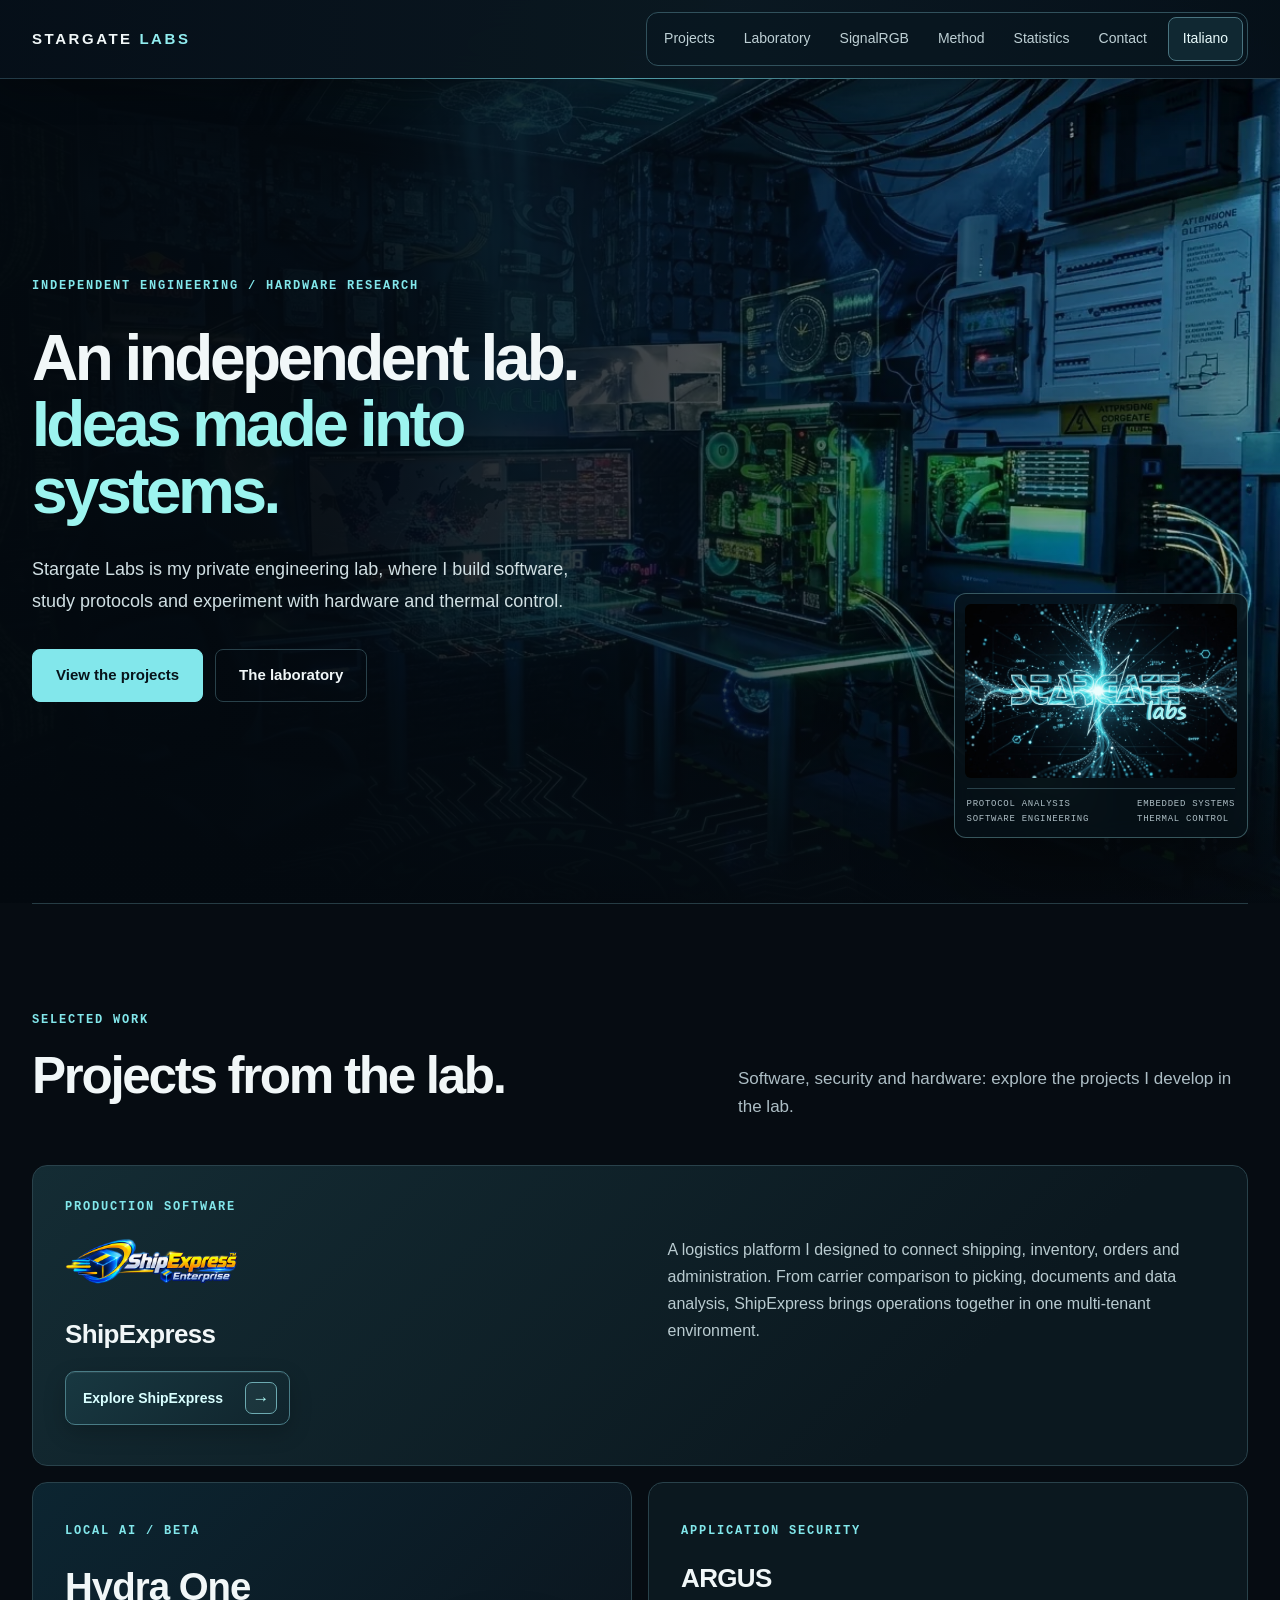
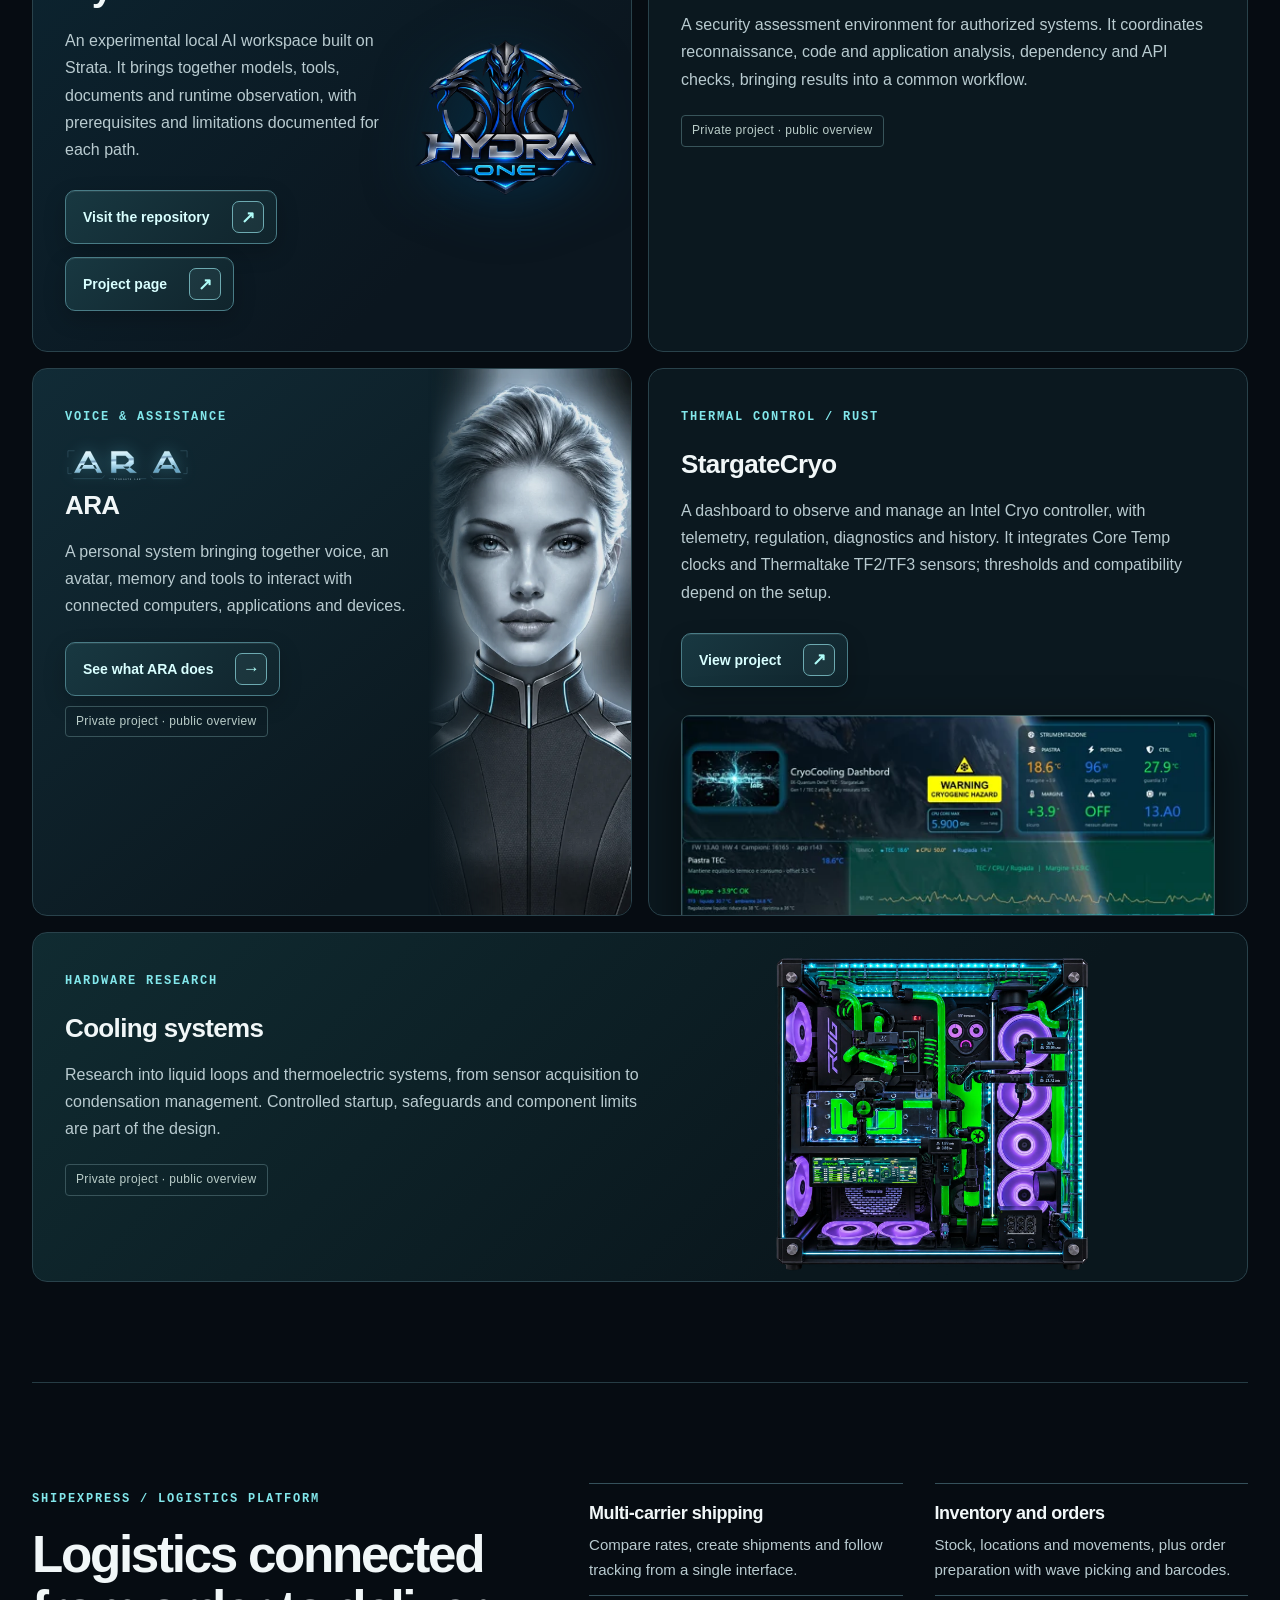
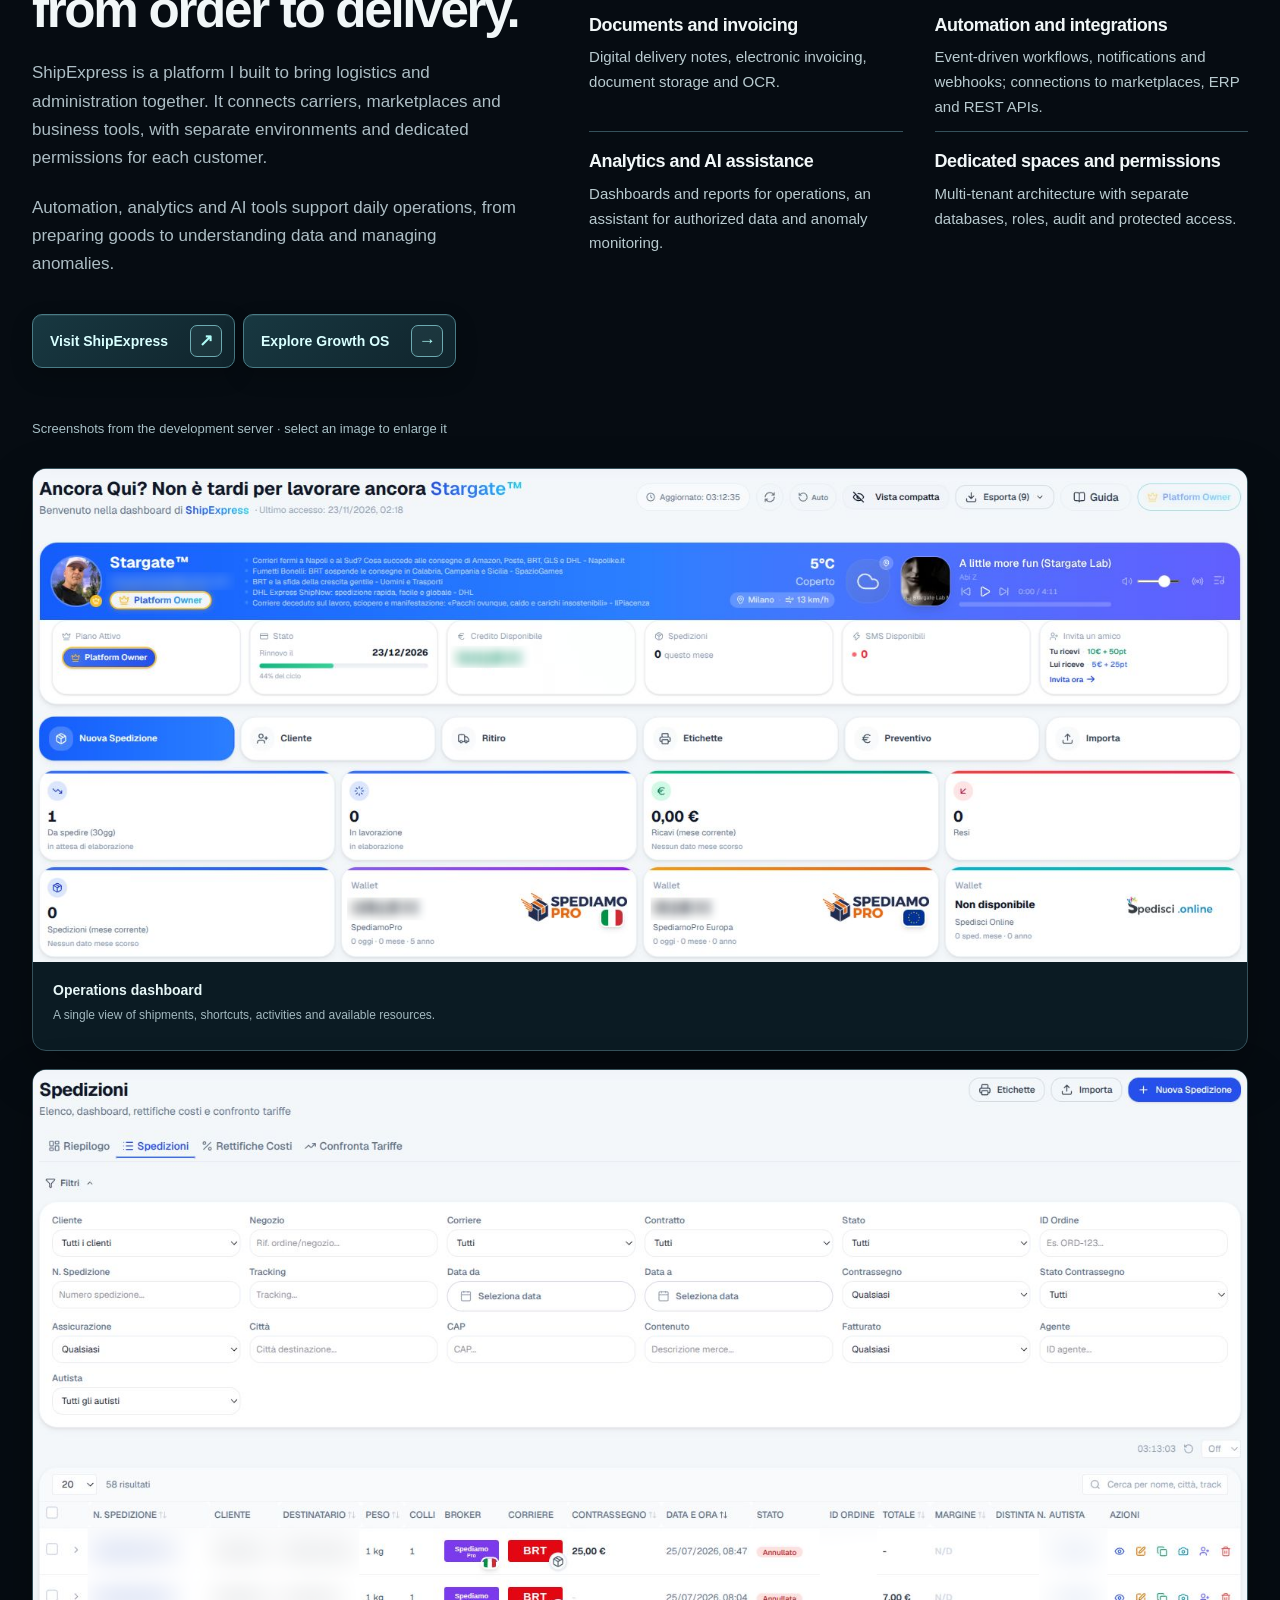
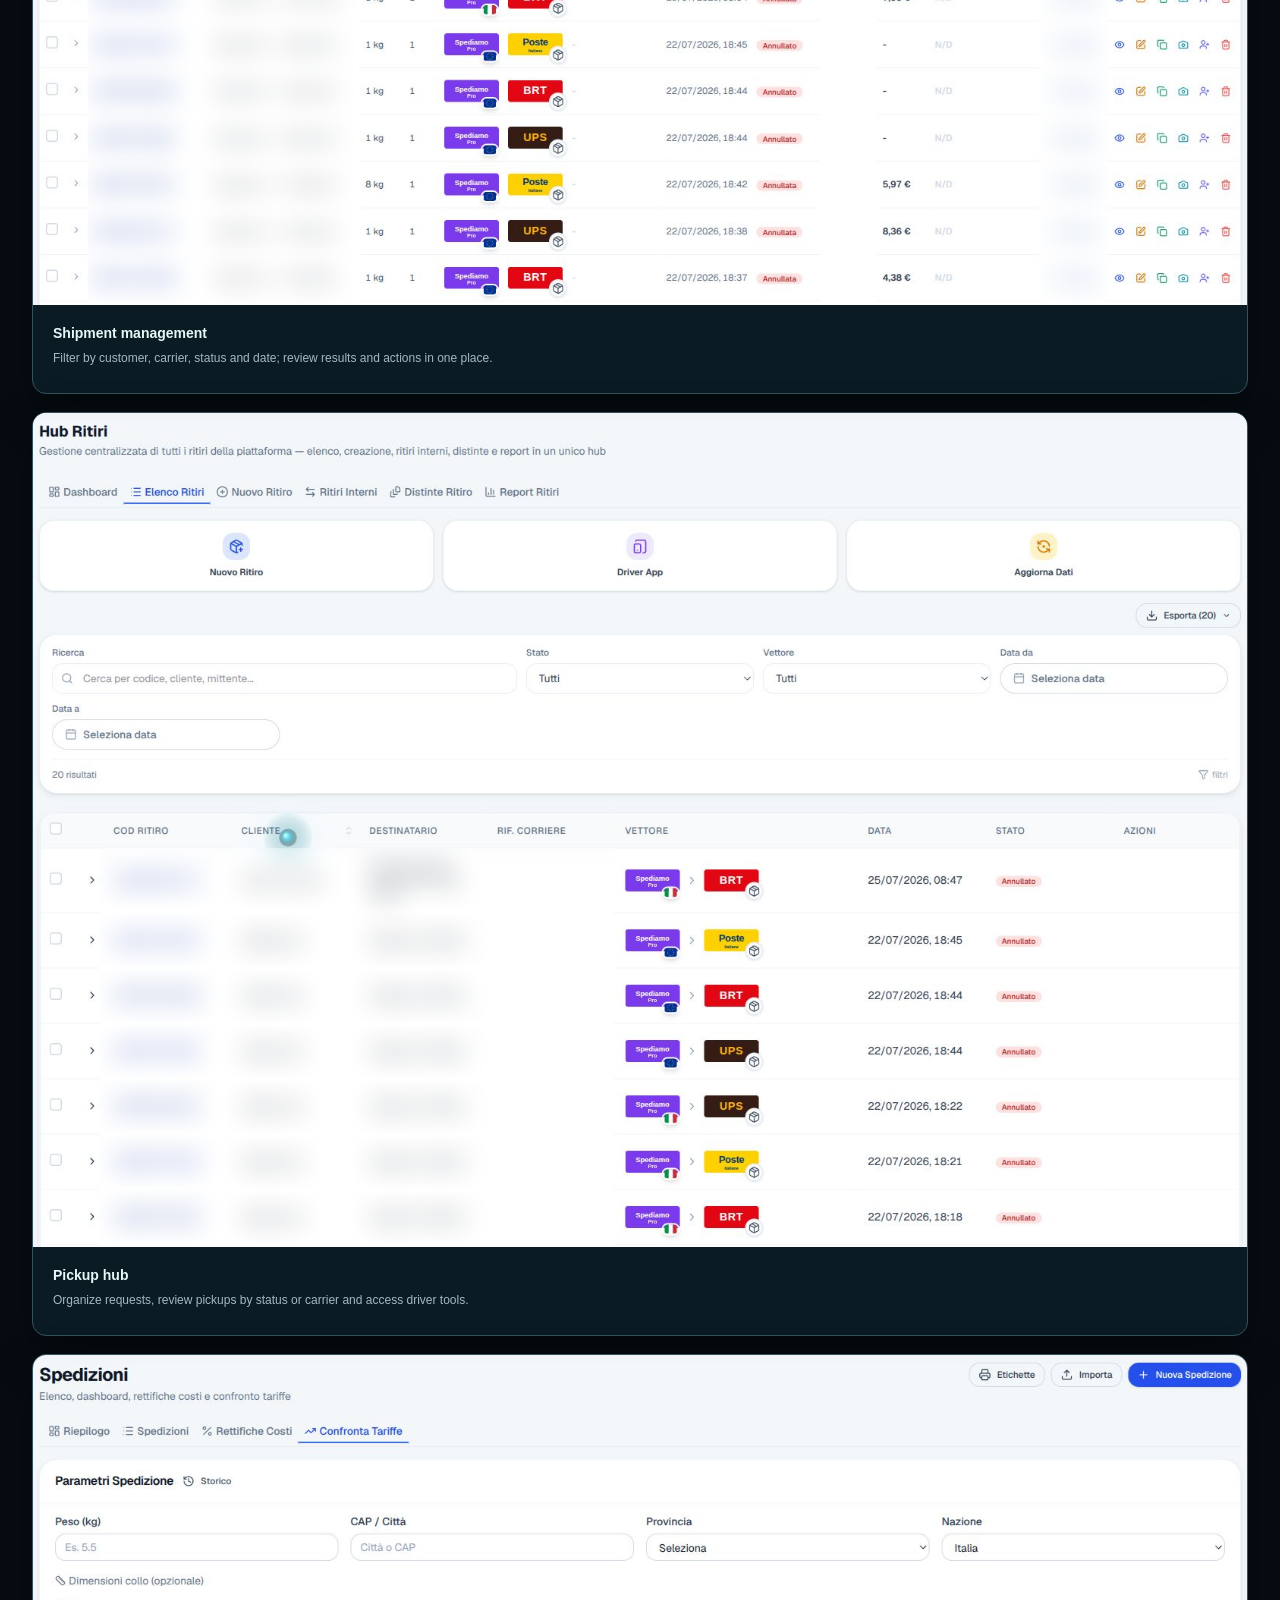
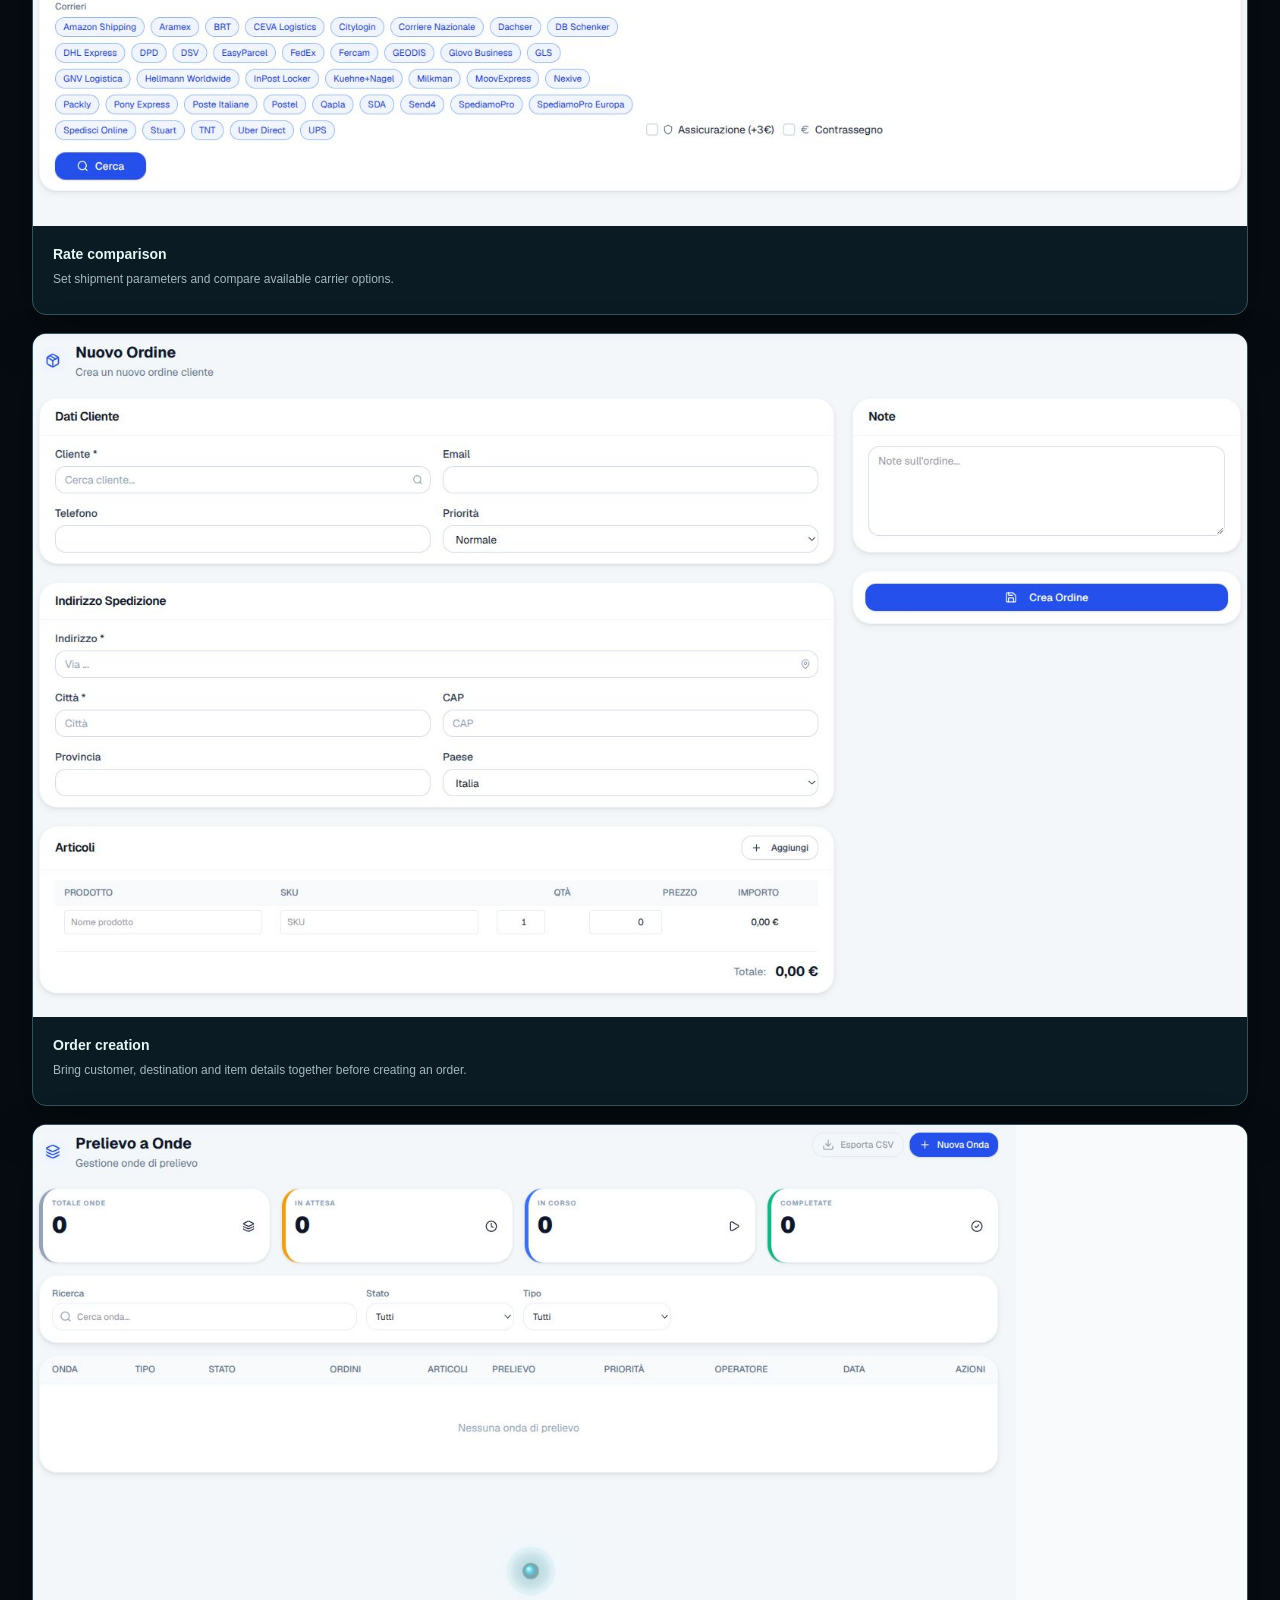
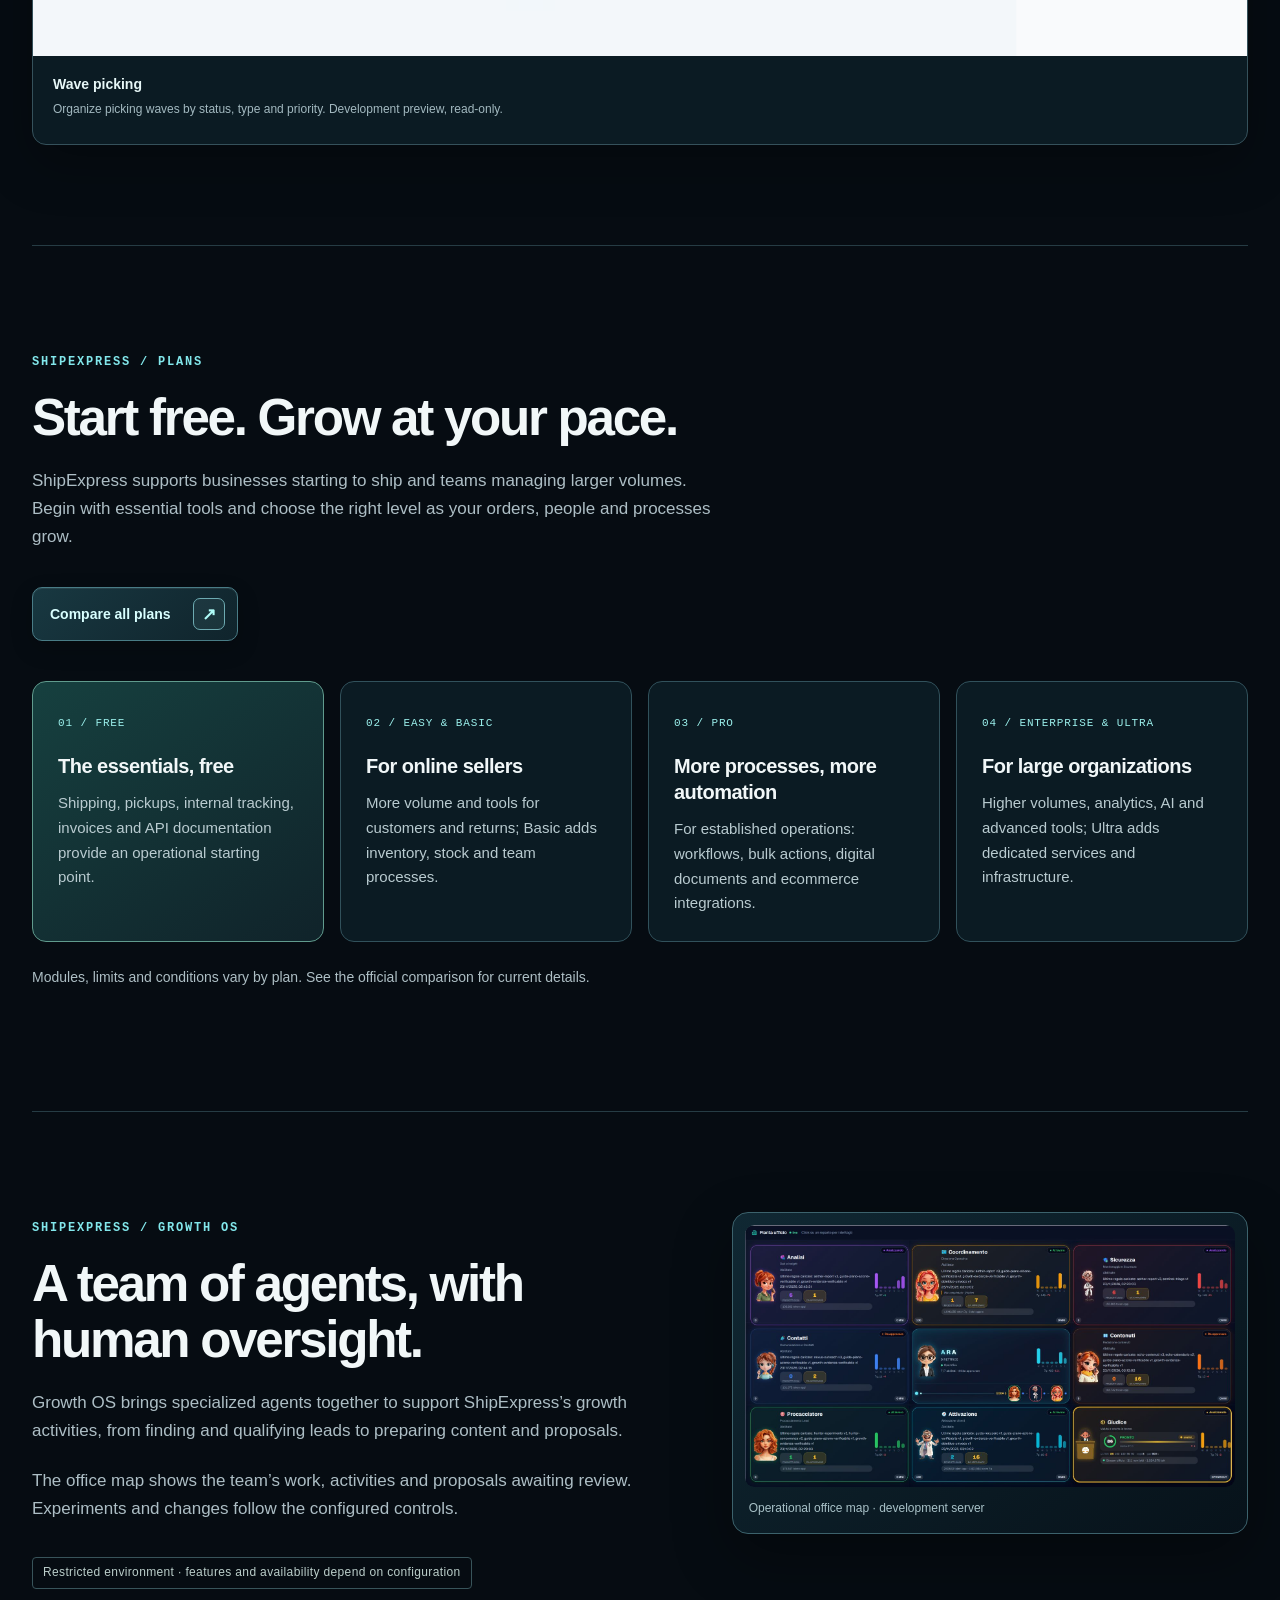
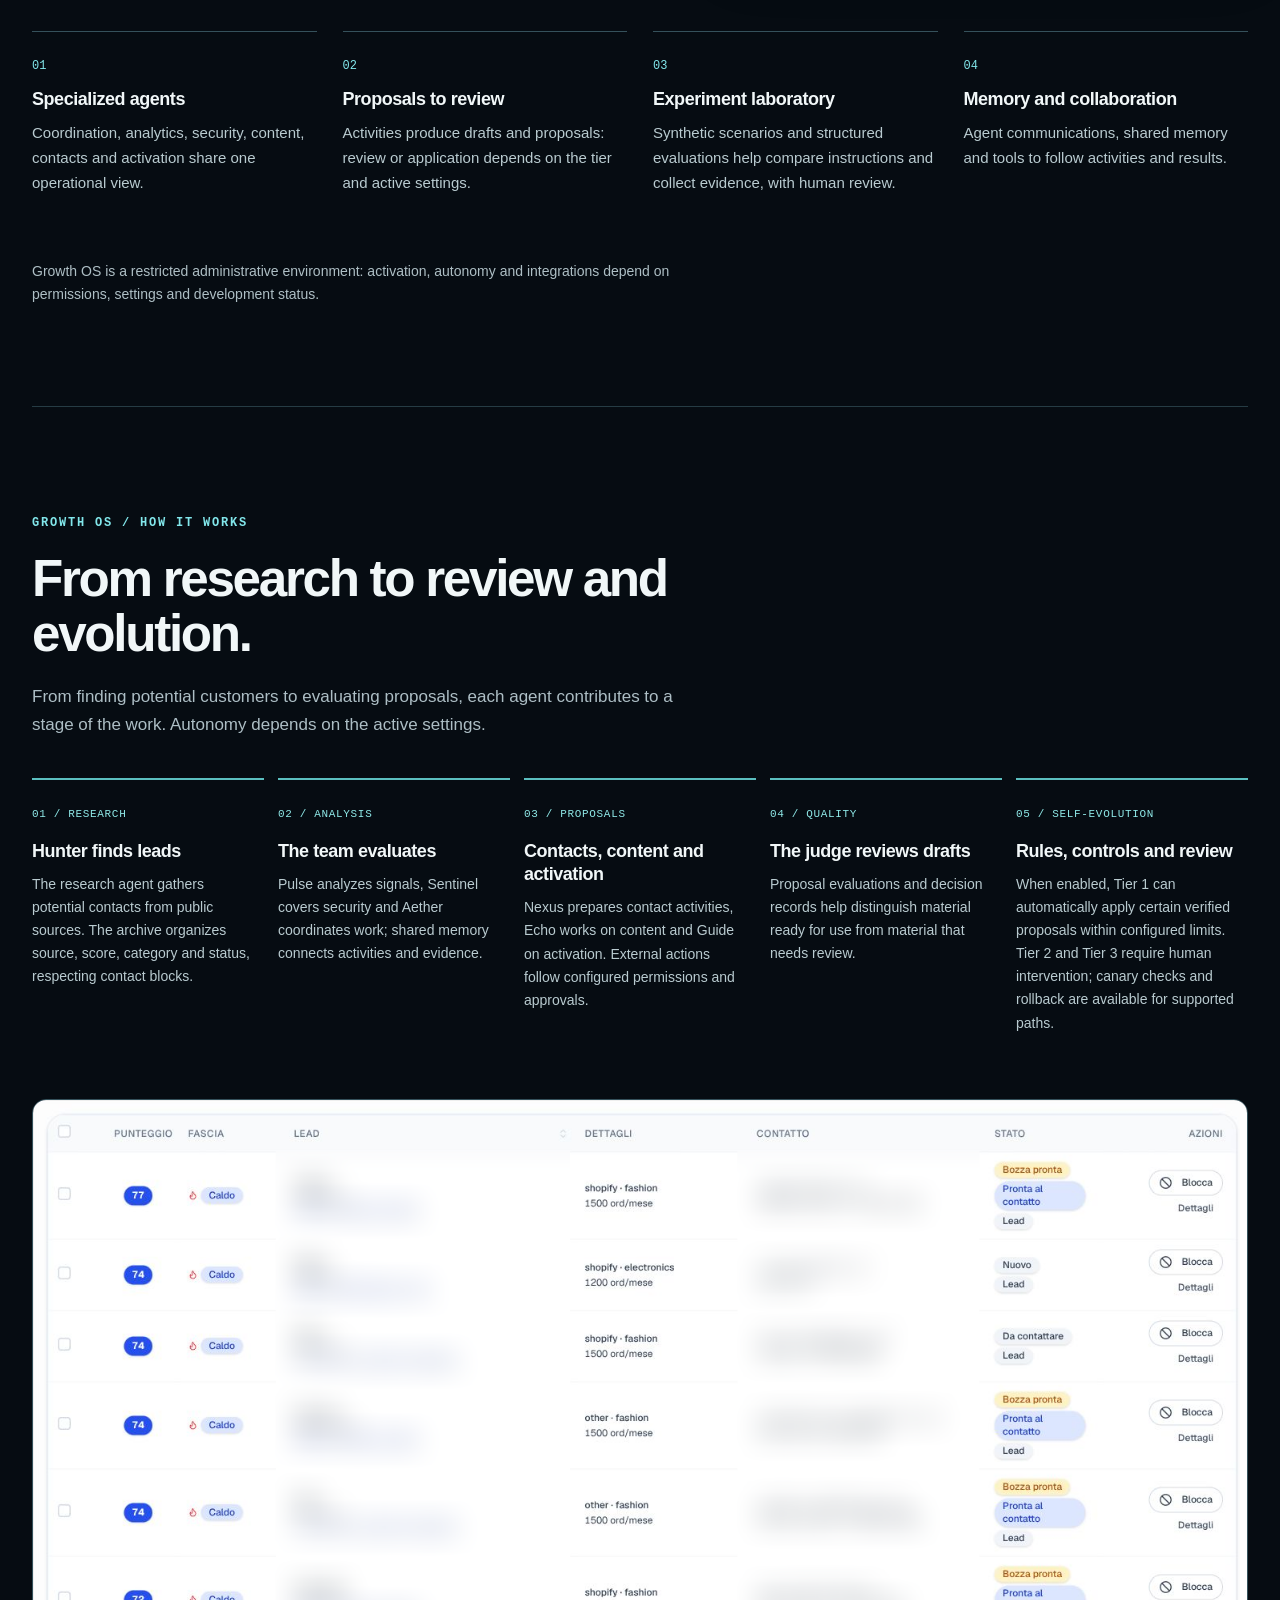
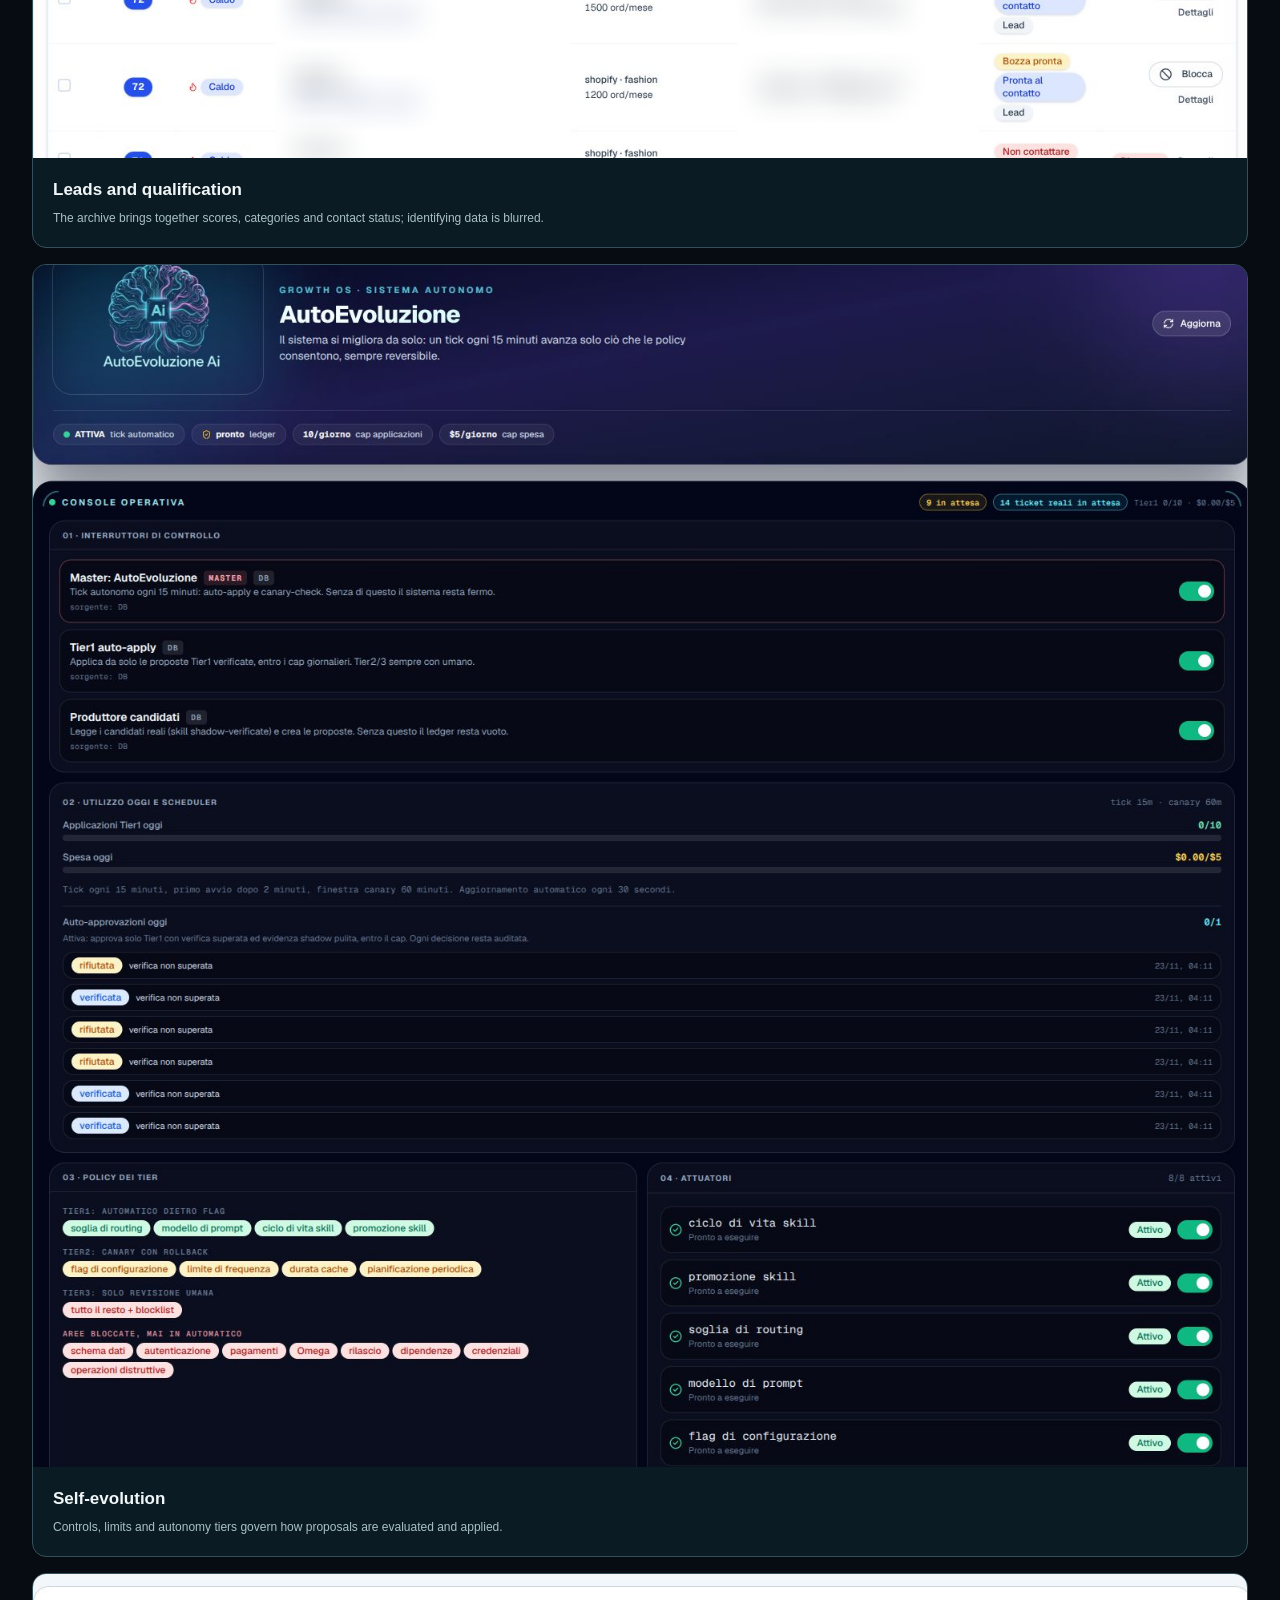
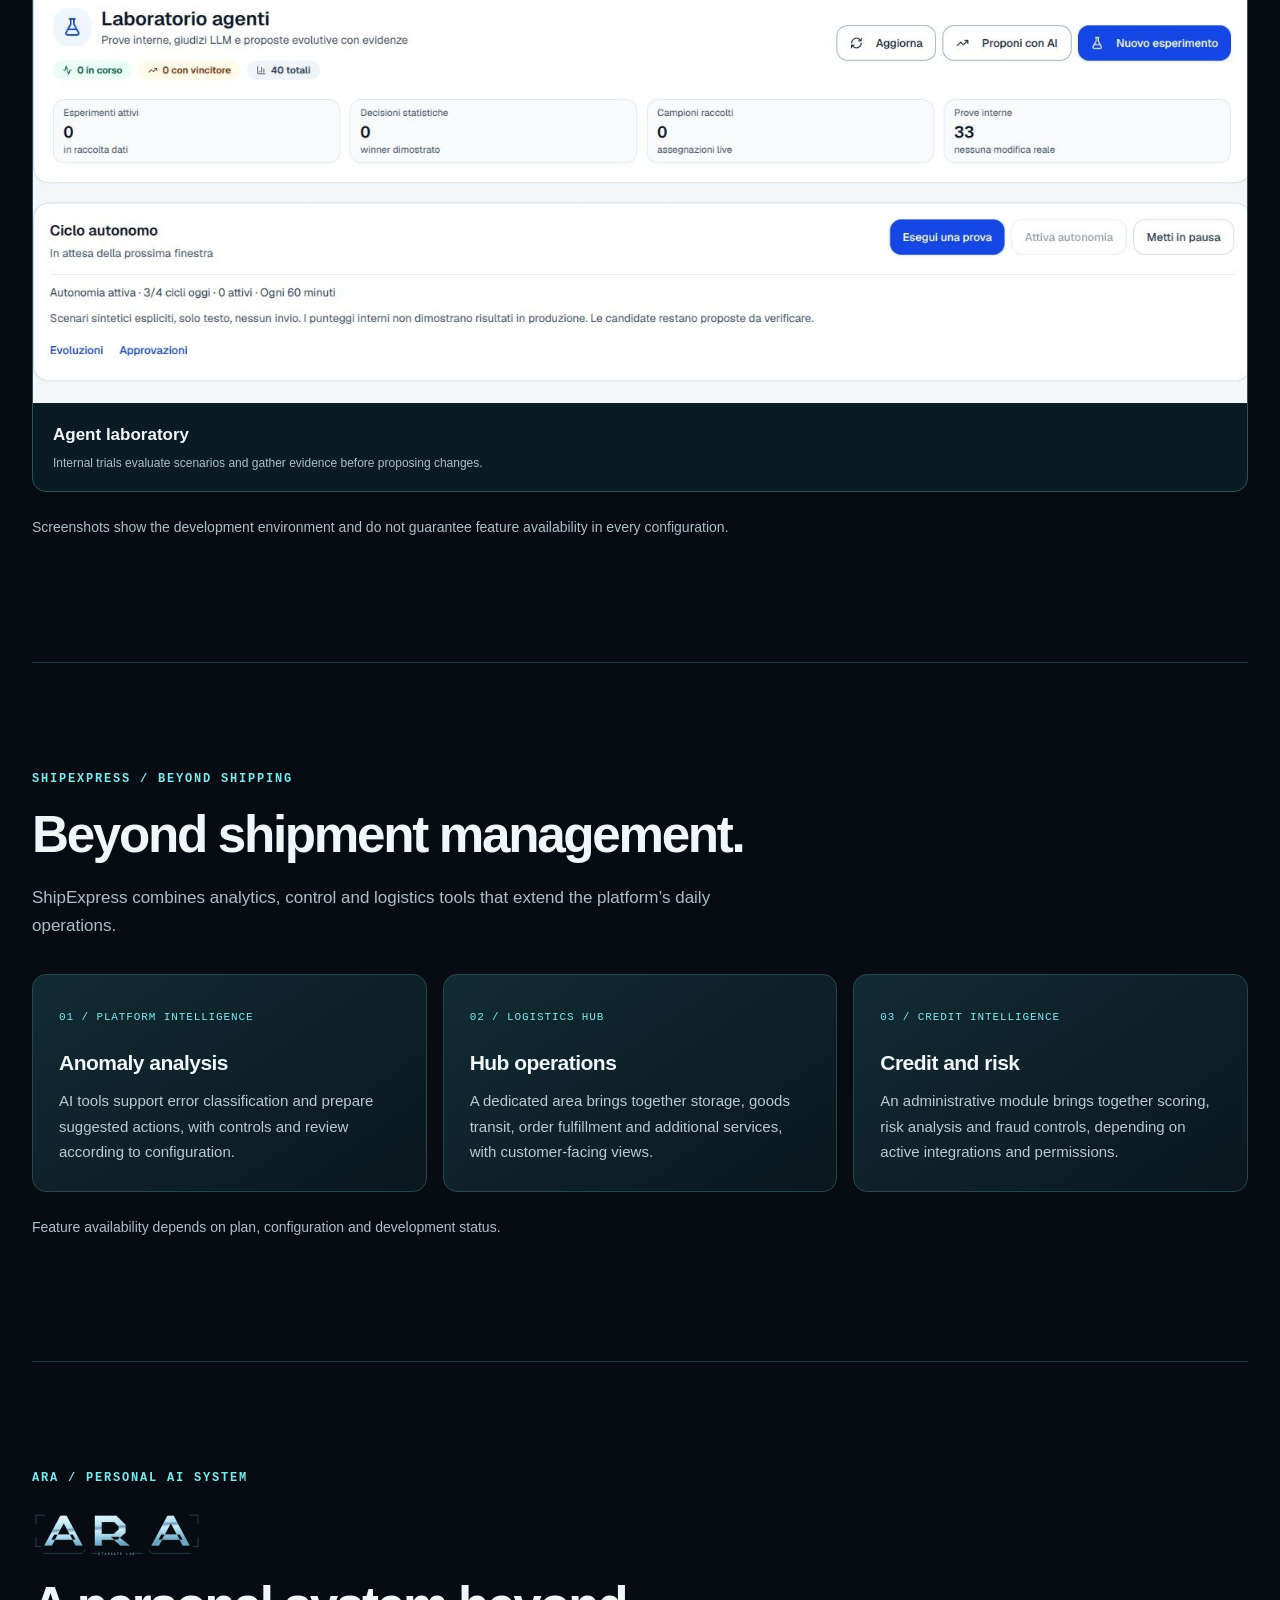
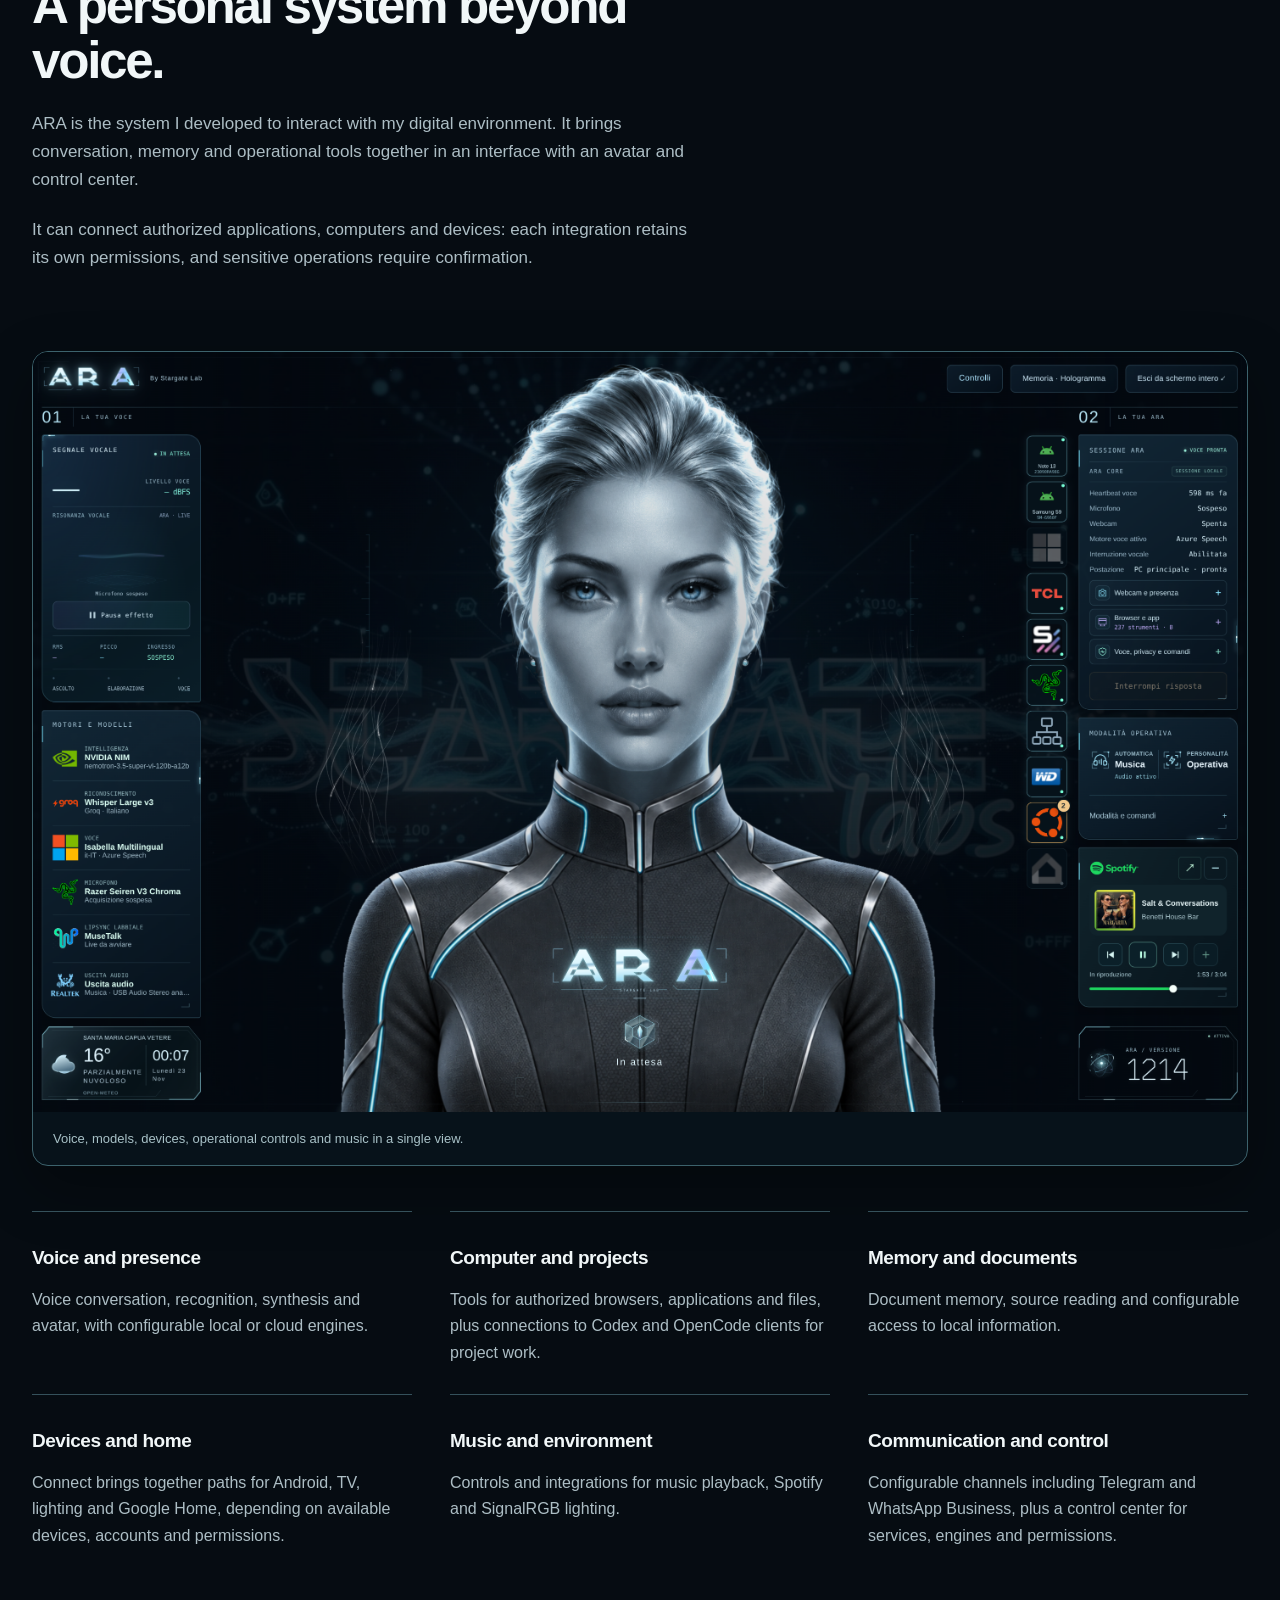
==== commit 81ef8266: "Clarify project and laboratory copy" ====
--- a/index-en.html
+++ b/index-en.html
@@ -1,6 +1,6 @@
 <!doctype html><html lang="en" data-type="software"><head><meta charset="utf-8"><meta name="viewport" content="width=device-width, initial-scale=1"><meta name="description" content="Stargate Labs — software engineering, hardware interoperability, security research and thermal control."><title>Stargate Labs — Software &amp; Hardware Engineering</title><link rel="icon" href="assets/favicon.png"><link rel="alternate" hreflang="it" href="index.html"><link rel="alternate" hreflang="en" href="index-en.html"><style>
 :root{--bg:#050b10;--panel:#0b1821;--panel2:#0e202a;--ink:#eaf5f8;--muted:#a2bbc6;--line:#2c4652;--cyan:#7fe8f5;--green:#b3f67c;--radius:22px;--max:1180px}*{box-sizing:border-box}html{scroll-behavior:smooth;scroll-padding-top:100px}body{margin:0;background:var(--bg);color:var(--ink);font:17px/1.7 'Segoe UI',Arial,sans-serif}body:before{content:'';position:absolute;inset:0 0 auto;height:900px;z-index:-1;background:radial-gradient(ellipse at 80% 10%,#123e4a88,transparent 60%)}a{color:var(--cyan);text-decoration:none}a:hover{text-decoration:underline}a:focus-visible{outline:3px solid var(--green);outline-offset:5px;border-radius:4px}img{max-width:100%;height:auto}.wrap{width:min(var(--max),calc(100% - 48px));margin:auto}.skip{position:absolute;top:-80px;background:var(--ink);color:var(--bg);padding:12px;z-index:9}.skip:focus{top:0}header{border-bottom:1px solid var(--line);background:#050b10ee;position:sticky;top:0;z-index:3}.nav{display:flex;align-items:center;justify-content:space-between;gap:24px;min-height:80px}.brand{font-size:16px;letter-spacing:.15em;font-weight:700;color:var(--ink)}nav{display:flex;gap:24px;flex-wrap:wrap;align-items:center}nav a{font-size:14px;min-height:44px;display:inline-flex;align-items:center;color:var(--muted)}.lang{border:1px solid var(--line);padding:0 14px;border-radius:100px}.hero{display:grid;grid-template-columns:1.15fr .85fr;align-items:center;gap:48px;padding:88px 0 72px}.eyebrow{font:12px/1.6 Consolas,monospace;letter-spacing:.12em;text-transform:uppercase;color:var(--cyan)}h1{font-size:clamp(40px,4.7vw,66px);line-height:1.09;letter-spacing:-.045em;margin:22px 0 28px;max-width:760px}h2{font-size:clamp(29px,3vw,42px);line-height:1.2;letter-spacing:-.025em;margin:12px 0 20px}h3{font-size:23px;line-height:1.3;margin:16px 0}p{color:var(--muted);margin:0 0 22px;max-width:72ch}.hero-art{border:1px solid var(--line);border-radius:30px;padding:30px 22px;background:linear-gradient(145deg,#122b36,#050b10);position:relative}.hero-art img{display:block;object-fit:contain;width:100%}.art-caption{display:flex;justify-content:space-between;gap:12px;border-top:1px solid var(--line);padding-top:20px;margin-top:24px;font:11px/1.6 Consolas,monospace;letter-spacing:.08em;color:var(--muted)}.buttons{display:flex;flex-wrap:wrap;gap:12px;margin-top:30px}.button{padding:13px 21px;background:var(--cyan);color:#07131a;font-size:15px;font-weight:700;border:1px solid var(--cyan);border-radius:12px;min-height:48px}.button.secondary{background:transparent;color:var(--ink);border-color:var(--line)}.button:hover{text-decoration:none;filter:brightness(1.1)}.section{padding:64px 0;border-top:1px solid var(--line)}.section-top{display:flex;justify-content:space-between;gap:32px;align-items:end;margin-bottom:32px}.section-top p{max-width:570px}.suite{display:grid;grid-template-columns:repeat(3,minmax(0,1fr));gap:18px}.integration,.project{padding:28px;border:1px solid var(--line);border-radius:var(--radius);background:var(--panel);min-width:0}.integration{background:linear-gradient(145deg,#102933,#0a1720)}.integration p,.project p{font-size:16px}.actions{display:flex;gap:20px;flex-wrap:wrap;padding-top:8px;font-size:14px}.actions a,.text-link{display:inline-flex;align-items:center;min-height:44px}.projects{display:grid;grid-template-columns:repeat(2,minmax(0,1fr));gap:18px}.private{font-size:13px;color:var(--muted)}.method{display:grid;grid-template-columns:repeat(3,minmax(0,1fr));gap:32px}.method p{font-size:16px}.step{color:var(--green);font:24px Consolas,monospace}.stack{display:flex;flex-wrap:wrap;gap:10px}.stack span{border:1px solid var(--line);border-radius:10px;padding:10px 15px;font:14px Consolas,monospace;color:var(--muted)}.contact{display:flex;justify-content:space-between;gap:40px;align-items:center}.note{font-size:14px;margin-top:24px;max-width:90ch}footer{padding:34px 0;border-top:1px solid var(--line)}.foot{display:flex;justify-content:space-between;gap:24px;font-size:13px;color:var(--muted)}.brand-logos{display:flex;align-items:center;gap:30px;margin-bottom:26px}.brand-logos img{width:auto;height:30px;max-width:145px;object-fit:contain}.brand-logos .ship{height:45px;max-width:200px}@media(max-width:900px){.hero{grid-template-columns:1fr;padding-top:56px;gap:36px}.hero-art{max-width:560px}.suite,.method{grid-template-columns:1fr}.section-top,.contact{display:block}.nav{align-items:flex-start;padding:18px 0;flex-direction:column;gap:8px}nav{gap:18px}}@media(max-width:600px){.wrap{width:calc(100% - 32px)}.projects{grid-template-columns:1fr}.hero{padding:44px 0}.section{padding:44px 0}.integration,.project{padding:23px}.foot{flex-direction:column}nav{gap:14px}h1{font-size:40px}}@media(prefers-reduced-motion:reduce){html{scroll-behavior:auto}}
 .tech-logos{display:flex;flex-wrap:wrap;gap:22px;align-items:center;margin:25px 0}.tech-logos img{width:36px;height:36px;object-fit:contain}.project-brand{height:46px;width:auto;max-width:220px;object-fit:contain;margin:14px 0}@media(max-width:600px){.nav{position:relative}.lang{position:absolute;right:0;top:16px}.brand{font-size:14px;letter-spacing:.12em}}
-.hero-art>img{border-radius:18px}.project-brand{border-radius:10px}.brand-logos img,.tech-logos img{border-radius:0}.stats-grid{display:grid;grid-template-columns:repeat(4,minmax(0,1fr));gap:16px;margin:28px 0}.stat-card{border:1px solid var(--line);border-radius:18px;padding:24px;background:linear-gradient(145deg,#102632,#09151d)}.stat-label{display:block;font:12px/1.6 Consolas,monospace;letter-spacing:.07em;color:var(--muted)}.stat-value{display:block;color:var(--cyan);font-size:38px;line-height:1.4;font-weight:650;margin-top:10px}.stats-meta{display:flex;gap:18px;flex-wrap:wrap;align-items:center}.stats-meta img{max-width:100%;height:auto}.repo-stats{overflow-x:auto;border:1px solid var(--line);border-radius:16px;margin:24px 0}.repo-stats table{border-collapse:collapse;width:100%;min-width:540px}.repo-stats th,.repo-stats td{padding:16px;text-align:left;border-bottom:1px solid var(--line);font-size:14px}.repo-stats th{color:var(--muted);font-weight:500}.repo-stats td{color:var(--ink)}.stats-disclosure{border:1px solid var(--line);border-radius:16px;padding:20px;margin:22px 0}.stats-disclosure summary{cursor:pointer;min-height:44px;display:flex;align-items:center;color:var(--cyan)}.stats-widgets{display:flex;gap:18px;flex-wrap:wrap}.stats-widgets img{max-width:100%;border-radius:14px}.stats-clock{font-family:Consolas,monospace;color:var(--muted);font-size:13px}@media(max-width:700px){.stats-grid{grid-template-columns:repeat(2,minmax(0,1fr))}.stat-card{padding:20px}.stat-value{font-size:32px}}</style><meta name="page-type" content="software"><meta name="site-kind" content="software"><link rel="stylesheet" href="assets/refinement.css?v=20261123-13"></head><body><a class="skip" href="#main">Skip to content</a><header><div class="wrap nav"><a class="brand" href="#" aria-label="Stargate Labs"><span>STARGATE <b>LABS</b></span></a><nav aria-label="Main navigation"><a href="#projects">Projects</a><a href="#lab">Laboratory</a><a href="#signalrgb">SignalRGB</a><a href="#method">Method</a><a href="#statistics">Statistics</a><a href="#contact">Contact</a><a class="lang" href="index.html" hreflang="it">Italiano</a></nav></div></header><main id="main" class="wrap"><section class="hero" data-enter><div class="hero-copy"><span class="eyebrow">INDEPENDENT ENGINEERING / HARDWARE RESEARCH</span><h1>An independent lab.<br><em>Ideas made into systems.</em></h1><p>Stargate Labs is my private engineering lab, where I build software, study protocols and experiment with hardware and thermal control.</p><div class="buttons"><a class="button" href="#projects">View the projects</a><a class="button secondary" href="#lab">The laboratory</a></div></div><div class="hero-art"><img src="assets/logo.png" alt="Stargate Labs" width="1400" height="894"><div class="art-caption"><span>PROTOCOL ANALYSIS<br>SOFTWARE ENGINEERING</span><span>EMBEDDED SYSTEMS<br>THERMAL CONTROL</span></div></div></section><section class="section" id="projects"><div class="section-top"><div><span class="eyebrow">SELECTED WORK</span><h2>Projects from the lab.</h2></div><p>Operational software, security, voice assistance and hardware research: different projects, united by attention to real-world behavior.</p></div><div class="projects"><article class="project"><span class="eyebrow">Production software</span><img class="project-brand" src="assets/shipexpress-logo.png" alt="ShipExpress"><h3>ShipExpress</h3><p>A logistics platform I designed to connect shipping, inventory, orders and administration. From carrier comparison to picking, documents and data analysis, ShipExpress brings operations together in one multi-tenant environment.</p><a class="text-link" href="#shipexpress">Explore ShipExpress</a></article><article class="project project-hydra"><div class="project-body"><span class="eyebrow">LOCAL AI / BETA</span><h3>Hydra One</h3><p>An experimental local AI workspace built on Strata. It brings together models, tools, documents and runtime observation, with prerequisites and limitations documented for each path.</p><a class="text-link" href="https://github.com/StargateLabs/Hydra-One">Visit the repository</a><a class="text-link" href="https://stargatelabs.github.io/Hydra-One/">Project page</a></div><img class="hydra-brand" src="assets/hydra-one.webp" alt="Hydra One logo" loading="lazy" width="640" height="640"></article><article class="project"><span class="eyebrow">Application security</span><h3>ARGUS</h3><p>A security assessment environment for authorized systems. It coordinates reconnaissance, code and application analysis, dependency and API checks, bringing results into a common workflow.</p><span class="private">Private project · public overview</span></article><article class="project project-ara"><span class="eyebrow">VOICE &amp; ASSISTANCE</span><img class="ara-wordmark" src="assets/ara-wordmark.svg" alt="Logo ARA" width="300" height="84" loading="lazy"><h3>ARA</h3><p>A personal assistant with a voice interface and document memory. It brings configurable engines, services, devices and operational tools together, with explicit confirmation for sensitive actions.</p><a class="text-link" href="#ara">See what ARA does</a><span class="private">Private project · public overview</span><img class="ara-portrait" src="assets/ara-portrait.webp" alt="Portrait of the ARA assistant" width="640" height="960" loading="lazy"></article><article class="project project-cryo"><span class="eyebrow">THERMAL CONTROL / RUST</span><h3>StargateCryo</h3><p>A dashboard to observe and manage an Intel Cryo controller, with telemetry, regulation, diagnostics and history. It integrates Core Temp clocks and Thermaltake TF2/TF3 sensors; thresholds and compatibility depend on the setup.</p><a class="text-link" href="https://github.com/StargateLabs/dashboard-for-intel-cryo-cooling-technology">View project</a><img class="cryo-preview" src="assets/cryocooling-dashboard.webp" alt="Screenshot of the StargateCryo dashboard for Windows" width="563" height="1000" loading="lazy"></article><article class="project project-cooling" id="cooling"><span class="eyebrow">HARDWARE RESEARCH</span><h3>Cooling systems</h3><p>Research into liquid loops and thermoelectric systems, from sensor acquisition to condensation management. Controlled startup, safeguards and component limits are part of the design.</p><span class="private">Private project · public overview</span><img class="cooling-workstation" src="assets/windows-workstation.webp" alt="Lab Windows workstation shown in the ARA control center" width="1254" height="1254" loading="lazy"></article></div></section><section class="section ship-section" id="shipexpress"><div class="ship-intro"><span class="eyebrow">SHIPEXPRESS / LOGISTICS PLATFORM</span><h2>Logistics connected from order to delivery.</h2><p>ShipExpress is a platform I built to bring logistics and administration together. It connects carriers, marketplaces and business tools, with separate environments and dedicated permissions for each customer.</p><p>Automation, analytics and AI tools support daily operations, from preparing goods to understanding data and managing anomalies.</p><a class="text-link" href="https://shipexpress.it">Visit ShipExpress</a><a class="text-link" href="#growth-os">Explore Growth OS</a></div><div class="ship-capabilities"><article><h3>Multi-carrier shipping</h3><p>Compare rates, create shipments and follow tracking from a single interface.</p></article><article><h3>Inventory and orders</h3><p>Stock, locations and movements, plus order preparation with wave picking and barcodes.</p></article><article><h3>Documents and invoicing</h3><p>Digital delivery notes, electronic invoicing, document storage and OCR.</p></article><article><h3>Automation and integrations</h3><p>Event-driven workflows, notifications and webhooks; connections to marketplaces, ERP and REST APIs.</p></article><article><h3>Analytics and AI assistance</h3><p>Dashboards and reports for operations, an assistant for authorized data and anomaly monitoring.</p></article><article><h3>Dedicated spaces and permissions</h3><p>Multi-tenant architecture with separate databases, roles, audit and protected access.</p></article></div><p class="ship-gallery-label">Screenshots from the development server · select an image to enlarge it</p><div class="ship-gallery"><figure><a href="assets/shipexpress-dashboard-new.png" target="_blank" rel="noopener" aria-label="Enlarge screenshot: Operations dashboard"><img src="assets/shipexpress-dashboard-new.png" alt="Operations dashboard — ShipExpress" width="1600" height="650" loading="lazy"></a><figcaption><strong>Operations dashboard</strong><span>A single view of shipments, shortcuts, activities and available resources.</span></figcaption></figure><figure><a href="assets/shipexpress-spedizioni-new.png" target="_blank" rel="noopener" aria-label="Enlarge screenshot: Shipment management"><img src="assets/shipexpress-spedizioni-new.png" alt="Shipment management — ShipExpress" width="1600" height="1100" loading="lazy"></a><figcaption><strong>Shipment management</strong><span>Filter by customer, carrier, status and date; review results and actions in one place.</span></figcaption></figure><figure><a href="assets/shipexpress-ritiri-new.png" target="_blank" rel="noopener" aria-label="Enlarge screenshot: Pickup hub"><img src="assets/shipexpress-ritiri-new.png" alt="Pickup hub — ShipExpress" width="1600" height="1100" loading="lazy"></a><figcaption><strong>Pickup hub</strong><span>Organize requests, review pickups by status or carrier and access driver tools.</span></figcaption></figure><figure><a href="assets/shipexpress-rate-new.jpg" target="_blank" rel="noopener" aria-label="Enlarge screenshot: Rate comparison"><img src="assets/shipexpress-rate-new.jpg" alt="Rate comparison — ShipExpress" width="1600" height="620" loading="lazy"></a><figcaption><strong>Rate comparison</strong><span>Set shipment parameters and compare available carrier options.</span></figcaption></figure><figure><a href="assets/shipexpress-orders-new.jpg" target="_blank" rel="noopener" aria-label="Enlarge screenshot: Order creation"><img src="assets/shipexpress-orders-new.jpg" alt="Order creation — ShipExpress" width="1600" height="900" loading="lazy"></a><figcaption><strong>Order creation</strong><span>Bring customer, destination and item details together before creating an order.</span></figcaption></figure><figure><a href="assets/shipexpress-wave-new.jpg" target="_blank" rel="noopener" aria-label="Enlarge screenshot: Wave picking"><img src="assets/shipexpress-wave-new.jpg" alt="Wave picking — ShipExpress" width="1600" height="700" loading="lazy"></a><figcaption><strong>Wave picking</strong><span>Organize picking waves by status, type and priority. Development preview, read-only.</span></figcaption></figure></div></section><section class="section plans-section" id="piani-shipexpress"><div class="plans-intro"><span class="eyebrow">SHIPEXPRESS / PLANS</span><h2>Start free. Grow at your pace.</h2><p>ShipExpress supports businesses starting to ship and teams managing larger volumes. Begin with essential tools and choose the right level as your orders, people and processes grow.</p><a class="text-link" href="https://shipexpress.it/prezzi">Compare all plans</a></div><div class="plans-grid"><article><span>01 / FREE</span><h3>The essentials, free</h3><p>Shipping, pickups, internal tracking, invoices and API documentation provide an operational starting point.</p></article><article><span>02 / EASY &amp; BASIC</span><h3>For online sellers</h3><p>More volume and tools for customers and returns; Basic adds inventory, stock and team processes.</p></article><article><span>03 / PRO</span><h3>More processes, more automation</h3><p>For established operations: workflows, bulk actions, digital documents and ecommerce integrations.</p></article><article><span>04 / ENTERPRISE &amp; ULTRA</span><h3>For large organizations</h3><p>Higher volumes, analytics, AI and advanced tools; Ultra adds dedicated services and infrastructure.</p></article></div><p class="note">Modules, limits and conditions vary by plan. See the official comparison for current details.</p></section><section class="section growth-section" id="growth-os"><div class="growth-copy"><span class="eyebrow">SHIPEXPRESS / GROWTH OS</span><h2>A team of agents, with human oversight.</h2><p>Growth OS is ShipExpress’s research environment for organizing growth activities. Agents with distinct roles help gather signals, qualify leads, prepare content and analyze operations.</p><p>A shared view brings together agent activities and collaboration, through the operational office map. Proposals and experiments follow the controls and review steps established by the configuration.</p><span class="private">Restricted environment · features and availability depend on configuration</span></div><figure class="growth-visual"><a href="assets/shipexpress-office-new.jpg" target="_blank" rel="noopener" aria-label="Enlarge the Growth OS operational office screenshot"><img src="assets/shipexpress-office-new.jpg" alt="Growth OS agents’ operational office map" width="1515" height="810" loading="lazy"></a><figcaption>Operational office map · development server</figcaption></figure><div class="growth-features"><article><span>01</span><h3>Specialized agents</h3><p>Coordination, analytics, security, content, contacts and activation share one operational view.</p></article><article><span>02</span><h3>Proposals to review</h3><p>Activities produce drafts and proposals: review or application depends on the tier and active settings.</p></article><article><span>03</span><h3>Experiment laboratory</h3><p>Synthetic scenarios and structured evaluations help compare instructions and collect evidence, with human review.</p></article><article><span>04</span><h3>Memory and collaboration</h3><p>Agent communications, shared memory and tools to follow activities and results.</p></article></div><p class="note growth-note">Growth OS is a restricted administrative environment: activation, autonomy and integrations depend on permissions, settings and development status.</p></section><section class="section growth-workflow" id="growth-workflow"><div class="workflow-intro"><span class="eyebrow">GROWTH OS / HOW IT WORKS</span><h2>From research to review and evolution.</h2><p>The team works in stages: observing, preparing proposals and gathering evidence. Available steps and autonomy depend on the active controls.</p></div><div class="workflow-steps"><article><span>01 / RESEARCH</span><h3>Hunter finds leads</h3><p>The research agent gathers potential contacts from public sources. The archive organizes source, score, category and status, respecting contact blocks.</p></article><article><span>02 / ANALYSIS</span><h3>The team evaluates</h3><p>Pulse analyzes signals, Sentinel covers security and Aether coordinates work; shared memory connects activities and evidence.</p></article><article><span>03 / PROPOSALS</span><h3>Contacts, content and activation</h3><p>Nexus prepares contact activities, Echo works on content and Guide on activation. External actions follow configured permissions and approvals.</p></article><article><span>04 / QUALITY</span><h3>The judge reviews drafts</h3><p>Proposal evaluations and decision records help distinguish material ready for use from material that needs review.</p></article><article><span>05 / SELF-EVOLUTION</span><h3>Rules, controls and review</h3><p>When enabled, Tier 1 can automatically apply certain verified proposals within configured limits. Tier 2 and Tier 3 require human intervention; canary checks and rollback are available for supported paths.</p></article></div><div class="growth-evidence"><figure><a href="assets/shipexpress-leads-new.png" target="_blank" rel="noopener" aria-label="Enlarge screenshot: Leads and qualification"><img src="assets/shipexpress-leads-new.png" alt="Leads and qualification — ShipExpress" width="1515" height="822" loading="lazy"></a><figcaption><strong>Leads and qualification</strong><span>The archive brings together scores, categories and contact status; identifying data is blurred.</span></figcaption></figure><figure><a href="assets/shipexpress-evolution-new.jpg" target="_blank" rel="noopener" aria-label="Enlarge screenshot: Self-evolution"><img src="assets/shipexpress-evolution-new.jpg" alt="Self-evolution — ShipExpress" width="1515" height="1500" loading="lazy"></a><figcaption><strong>Self-evolution</strong><span>Controls, limits and autonomy tiers govern how proposals are evaluated and applied.</span></figcaption></figure><figure><a href="assets/shipexpress-experiments-new.jpg" target="_blank" rel="noopener" aria-label="Enlarge screenshot: Agent laboratory"><img src="assets/shipexpress-experiments-new.jpg" alt="Agent laboratory — ShipExpress" width="1515" height="535" loading="lazy"></a><figcaption><strong>Agent laboratory</strong><span>Internal trials evaluate scenarios and gather evidence before proposing changes.</span></figcaption></figure></div><p class="note">Screenshots show the development environment and do not guarantee feature availability in every configuration.</p></section><section class="section standout-section" id="funzioni-avanzate"><div><span class="eyebrow">SHIPEXPRESS / BEYOND SHIPPING</span><h2>Beyond shipment management.</h2><p>ShipExpress combines analytics, control and logistics tools that extend the platform’s daily operations.</p></div><div class="standout-grid"><article><span>01 / PLATFORM INTELLIGENCE</span><h3>Anomaly analysis</h3><p>AI tools support error classification and prepare suggested actions, with controls and review according to configuration.</p></article><article><span>02 / LOGISTICS HUB</span><h3>Hub operations</h3><p>A dedicated area brings together storage, goods transit, order fulfillment and additional services, with customer-facing views.</p></article><article><span>03 / CREDIT INTELLIGENCE</span><h3>Credit and risk</h3><p>An administrative module brings together scoring, risk analysis and fraud controls, depending on active integrations and permissions.</p></article></div><p class="note">Feature availability depends on plan, configuration and development status.</p></section><section class="section ara-section" id="ara"><div class="ara-intro"><span class="eyebrow">ARA / PERSONAL AI SYSTEM</span><img src="assets/ara-wordmark.svg" alt="ARA" class="ara-feature-logo" width="300" height="84"><h2>A personal system beyond voice.</h2><p>ARA is the system I developed to interact with my digital environment. It brings conversation, memory and operational tools together in an interface with an avatar and control center.</p><p>It can connect authorized applications, computers and devices: each integration retains its own permissions, and sensitive operations require confirmation.</p></div><figure class="ara-screenshot"><a href="assets/ara-presenza-completa.png" target="_blank" rel="noopener" aria-label="ARA control center: full view"><img src="assets/ara-presenza-completa.png" width="2863" height="1791" loading="lazy" alt="ARA control center: full view"></a><figcaption>Voice, models, devices, operational controls and music in a single view.</figcaption></figure><div class="ara-capabilities"><article><h3>Voice and presence</h3><p>Voice conversation, recognition, synthesis and avatar, with configurable local or cloud engines.</p></article><article><h3>Computer and projects</h3><p>Tools for authorized browsers, applications and files, plus connections to Codex and OpenCode clients for project work.</p></article><article><h3>Memory and documents</h3><p>Document memory, source reading and configurable access to local information.</p></article><article><h3>Devices and home</h3><p>Connect brings together paths for Android, TV, lighting and Google Home, depending on available devices, accounts and permissions.</p></article><article><h3>Music and environment</h3><p>Controls and integrations for music playback, Spotify and SignalRGB lighting.</p></article><article><h3>Communication and control</h3><p>Configurable channels including Telegram and WhatsApp Business, plus a control center for services, engines and permissions.</p></article></div><p class="note ara-limits">Actual availability depends on configuration, compatibility, permissions and active services. ARA is a private project.</p></section><section class="section lab-section" id="lab"><div class="lab-copy"><span class="eyebrow">PRIVATE LAB / RESEARCH &amp; DEVELOPMENT</span><h2>One lab, many disciplines.</h2><p>Stargate Labs is where I develop applications and test ideas that cross software, electronics and physical systems. Protocol analysis meets hands-on device experimentation and a focus on security.</p><p>From temperature control to communication between different devices, the work starts with observation, continues through prototypes and tests, and records the evidence in documentation.</p><a class="text-link" href="#method">How I work</a></div><div class="lab-gallery" aria-label="AI-reworked images of the private laboratory"><a class="lab-photo" href="assets/lab-ai-1.webp" target="_blank" rel="noopener" aria-label="Enlarge: The lab"><img src="assets/lab-ai-1.webp" width="1448" height="1086" loading="lazy" alt="The lab — Stargate Labs"><span><b>01</b> The lab <i aria-hidden="true">↗</i></span></a><a class="lab-photo" href="assets/lab-ai-2.webp" target="_blank" rel="noopener" aria-label="Enlarge: The workstation"><img src="assets/lab-ai-2.webp" width="1448" height="1086" loading="lazy" alt="The workstation — Stargate Labs"><span><b>02</b> The workstation <i aria-hidden="true">↗</i></span></a><a class="lab-photo" href="assets/lab-ai-3.webp" target="_blank" rel="noopener" aria-label="Enlarge: Hardware & experiments"><img src="assets/lab-ai-3.webp" width="1448" height="1086" loading="lazy" alt="Hardware & experiments — Stargate Labs"><span><b>03</b> Hardware & experiments <i aria-hidden="true">↗</i></span></a><a class="lab-photo" href="assets/lab-ai-4.webp" target="_blank" rel="noopener" aria-label="Enlarge: A wider view"><img src="assets/lab-ai-4.webp" width="1448" height="1086" loading="lazy" alt="A wider view — Stargate Labs"><span><b>04</b> A wider view <i aria-hidden="true">↗</i></span></a><p class="lab-image-note">Images reworked with AI from photographs of the laboratory.</p></div><div class="lab-disciplines" aria-label="Laboratory disciplines"><div><span>01</span><strong>Software engineering</strong><small>Applications and architecture</small></div><div><span>02</span><strong>Security research</strong><small>Analysis on authorized systems</small></div><div><span>03</span><strong>Hardware &amp; protocols</strong><small>Devices and interoperability</small></div><div><span>04</span><strong>Thermal control</strong><small>Sensors and experimentation</small></div></div></section><section class="section" id="signalrgb"><div class="section-top"><div><span class="eyebrow">DEVICE INTEROPERABILITY</span><h2>From protocol to light.</h2></div><p>Three independent integrations bring different devices into the SignalRGB ecosystem. Each project documents installation, verification and compatibility.</p></div><div class="brand-logos"><img src="assets/razer-logo.svg" alt="Razer"><img src="assets/signalrgb-logo.svg" alt="SignalRGB"></div><div class="suite"><article class="integration"><span class="eyebrow">01 / SIGNALRGB</span><h3>Stream Controller X</h3><p>SignalRGB effects across 15 keys as one continuous 480 × 288 image. RGB565 transport, tile-based transfers and full-framebuffer checks.</p><div class="actions"><a href="https://github.com/StargateLabs/signalrgb-razer-stream-controller-x">Repository</a><a href="https://stargatelabs.github.io/signalrgb-razer-stream-controller-x/">Project page</a><a href="https://github.com/StargateLabs/signalrgb-razer-stream-controller-x/blob/main/docs/INSTALL-EN.md">Installation</a></div></article><article class="integration"><span class="eyebrow">02 / SIGNALRGB</span><h3>Key Light Chroma</h3><p>Control of the RGB section through the lamp’s local protocol: TCP setup, UDP frames and connection recovery. 77 automated checks.</p><div class="actions"><a href="https://github.com/StargateLabs/signalrgb-razer-key-light-chroma">Repository</a><a href="https://stargatelabs.github.io/signalrgb-razer-key-light-chroma/">Project page</a><a href="https://github.com/StargateLabs/signalrgb-razer-key-light-chroma/blob/main/docs/INSTALL-EN.md">Installation</a></div></article><article class="integration"><span class="eyebrow">03 / SIGNALRGB</span><h3>LSC / Battletron</h3><p>A Rust bridge for LSC and Battletron Wi-Fi lights: QR login, authenticated LAN streaming, device management and configuration recovery.</p><div class="actions"><a href="https://github.com/StargateLabs/signalrgb-lsc-battletron-bridge">Repository</a><a href="https://stargatelabs.github.io/signalrgb-lsc-battletron-bridge/">Project page</a><a href="https://github.com/StargateLabs/signalrgb-lsc-battletron-bridge/blob/main/docs/INSTALL-EN.md">Installation</a></div></article></div><p class="note">Independent projects, not affiliated with hardware vendors. Protocol checks do not certify optical synchronization. Compatibility details are documented in each repository.</p></section><section class="section" id="method"><span class="eyebrow">ENGINEERING PRACTICE</span><h2>Method before tools.</h2><div class="method"><article><span class="step">01</span><h3>Understand before changing</h3><p>Reconstruct flows, formats and constraints from code, traffic and observable behavior. Keep hypotheses separate from evidence.</p></article><article><span class="step">02</span><h3>Design for recovery</h3><p>Backups, reconnects, timeouts and missing-data handling are part of implementation alongside the primary feature.</p></article><article><span class="step">03</span><h3>Verify behavior</h3><p>Protocol tests, regression checks and physical device observations answer different questions. Documentation identifies the evidence behind each result.</p></article></div></section><section class="section" id="stack"><span class="eyebrow">TOOLCHAIN</span><h2>Tools chosen for the problem.</h2><div class="tech-logos" aria-label="Technology logos"><img src="assets/favicon.png" alt="Stargate Labs" loading="lazy" decoding="async" onerror="this.parentNode.classList.add('noico')"><img src="https://cdn.simpleicons.org/nextdotjs/E8F7FB" alt="Next.js 16" loading="lazy" decoding="async" onerror="this.parentNode.classList.add('noico')"><img src="https://cdn.simpleicons.org/react/61DAFB" alt="React 19" loading="lazy" decoding="async" onerror="this.parentNode.classList.add('noico')"><img src="https://cdn.simpleicons.org/typescript/3178C6" alt="TypeScript strict" loading="lazy" decoding="async" onerror="this.parentNode.classList.add('noico')"><img src="https://cdn.simpleicons.org/postgresql/4169E1" alt="PostgreSQL 17" loading="lazy" decoding="async" onerror="this.parentNode.classList.add('noico')"><img src="https://cdn.simpleicons.org/prisma/A7B6C4" alt="Prisma 6" loading="lazy" decoding="async" onerror="this.parentNode.classList.add('noico')"><img src="https://cdn.simpleicons.org/redis/DC382D" alt="Redis 8" loading="lazy" decoding="async" onerror="this.parentNode.classList.add('noico')"><img src="https://cdn.simpleicons.org/linux/FCC624" alt="Linux" loading="lazy" decoding="async" onerror="this.parentNode.classList.add('noico')"><img src="https://cdn.simpleicons.org/docker/2496ED" alt="Docker" loading="lazy" decoding="async" onerror="this.parentNode.classList.add('noico')"><img src="https://cdn.simpleicons.org/tailwindcss/06B6D4" alt="Tailwind CSS 4" loading="lazy" decoding="async" onerror="this.parentNode.classList.add('noico')"><img src="https://cdn.simpleicons.org/zod/E8F7FB" alt="Zod 4" loading="lazy" decoding="async" onerror="this.parentNode.classList.add('noico')"><img src="https://cdn.simpleicons.org/vitest/729B1B" alt="Vitest" loading="lazy" decoding="async" onerror="this.parentNode.classList.add('noico')"><img src="https://api.iconify.design/devicon-plain/playwright.svg?color=%2334C5D5" alt="Playwright" loading="lazy" decoding="async" onerror="this.parentNode.classList.add('noico')"><img src="https://cdn.simpleicons.org/python/3776AB" alt="Python" loading="lazy" decoding="async" onerror="this.parentNode.classList.add('noico')"><img src="https://cdn.simpleicons.org/rust/E8F7FB" alt="Rust" loading="lazy" decoding="async" onerror="this.parentNode.classList.add('noico')"><img src="assets/bullmq.png" alt="BullMQ" loading="lazy" decoding="async" onerror="this.parentNode.classList.add('noico')"></div><div class="stack"><span>Rust</span><span>Python</span><span>TypeScript</span><span>React / Next.js</span><span>PostgreSQL</span><span>Redis / BullMQ</span><span>Docker / Linux</span><span>Vitest / Playwright</span><span>USB / HID / UART</span><span>TCP / UDP / BLE</span></div></section><section class="section" id="project-details"><span class="eyebrow">PROJECT DOCUMENTATION</span><h2>Technical details and versions.</h2><details class="stats-disclosure"><summary>ShipExpress</summary><p>A multi-tenant management platform for shipping, inventory, orders, documents and CRM. Each customer has a separate domain, database and role hierarchy. Integrations cover rate comparison, shipment creation and tracking, cash on delivery, delivery documents and electronic invoicing. Inventory includes stock, locations, movements, counts and packaging; orders include status workflows and barcode picklists. Document search uses RAG and natural-language queries.</p><p class="note">Documented 2026.2.5 snapshot: 1,462 API endpoints, 357 data models, 42 carriers, 74 services and 8,896 tests across 1,059 files. These retain the previously published version context; they are not fresh measurements of the current build.</p></details><details class="stats-disclosure"><summary>ARGUS</summary><p>The analysis workflow coordinates 17 scanners: 6 reconnaissance, 4 DAST, 1 SAST, 2 SCA, 2 exposed-credential scanners, 1 API scanner and 1 fuzzing tool. Tool images are pinned to specific versions. The agent workflow separates planning from execution on authorized targets.</p><p class="note">Previously documented v0.2.0 snapshot: 14,071 TypeScript lines, 42 test files, 71 API endpoints and 11 tables. Counts describe that version.</p></details><details class="stats-disclosure"><summary>ARA</summary><p>ARA brings together voice and avatar, memory and documents, computer and project tools, devices, music and communications. Local and cloud engines, accounts and devices depend on configuration; sensitive operations follow their permissions and confirmation requirements.</p><p class="note">The earlier description documented Whisper, Kokoro and TF-IDF memory: it described a historical configuration, not all current integrations.</p><p class="note">Previously documented snapshot: 29,537 Python lines. The sub-5 ms figure in the previous presentation concerns routing, not the complete voice response; it was not remeasured in this update.</p></details><details class="stats-disclosure"><summary>StargateCryo and hardware</summary><p>The project documents a modified Intel Cryo Gen 1 controller paired with a Gen 2 TEC assembly. The published desktop version integrates Core Temp and Thermaltake TF2/TF3 sensors. Configuration, profiles, logs, history, diagnostics and reporting remain documented in its repository. Source and desktop binary provenance and limits are explicit; publication did not change the active controller settings.</p><p class="note">Publication verification: 322 application tests and 28 library tests passed. Earlier percentage-to-watt conversions and OCP descriptions are superseded by the v2.9.0 release notes and are not presented as current facts.</p></details></section><section class="section" id="statistics"><span class="eyebrow">GITHUB / PUBLIC ACTIVITY</span><h2>Statistics and visits.</h2><p>Public repository data and the profile visitor counter, preserving the existing sources.</p><div class="stats-grid"><div class="stat-card"><span class="stat-label">Public repositories</span><span class="stat-value" data-stat="repos">5</span></div><div class="stat-card"><span class="stat-label">Total stars</span><span class="stat-value" data-stat="stars">8</span></div><div class="stat-card"><span class="stat-label">Total forks</span><span class="stat-value" data-stat="forks">0</span></div><div class="stat-card"><span class="stat-label">Followers</span><span class="stat-value" data-stat="followers">2</span></div></div><div class="stats-meta"><img src="https://api.visitorbadge.io/api/visitors?path=https%3A%2F%2Fgithub.com%2FStargateLabs&amp;label=VISITE+PROFILO&amp;labelColor=0b100b&amp;countColor=00e5a0&amp;style=flat-square" alt="Visite profilo StargateLabs" loading="lazy"><a href="https://github.com/StargateLabs?tab=followers">Followers ↗</a><span class="stats-clock">UTC <span id="stats-clock">--:--:--</span> · Session <span id="stats-session">00:00</span></span></div><p class="note" id="stats-status">Verified snapshot: 25 October 2026. Refreshing GitHub data.</p><p class="note">Latest public push: <time id="stats-push">2026-10-25T15:13:15Z</time> · Open items (issues + pull requests): <span data-stat="open_items">6</span></p><div class="repo-stats"><table><thead><tr><th>Repository</th><th>Stars</th><th>Forks</th><th>Open issues + PRs</th></tr></thead><tbody><tr><td><a href="https://github.com/StargateLabs/StargateLabs">StargateLabs</a></td><td data-repo="StargateLabs" data-field="stars">2</td><td data-repo="StargateLabs" data-field="forks">0</td><td data-repo="StargateLabs" data-field="open_items">0</td></tr><tr><td><a href="https://github.com/StargateLabs/dashboard-for-intel-cryo-cooling-technology">dashboard-for-intel-cryo-cooling-technology</a></td><td data-repo="dashboard-for-intel-cryo-cooling-technology" data-field="stars">2</td><td data-repo="dashboard-for-intel-cryo-cooling-technology" data-field="forks">0</td><td data-repo="dashboard-for-intel-cryo-cooling-technology" data-field="open_items">6</td></tr><tr><td><a href="https://github.com/StargateLabs/Hydra-One">Hydra-One</a></td><td data-repo="Hydra-One" data-field="stars">—</td><td data-repo="Hydra-One" data-field="forks">—</td><td data-repo="Hydra-One" data-field="open_items">—</td></tr><tr><td><a href="https://github.com/StargateLabs/signalrgb-lsc-battletron-bridge">signalrgb-lsc-battletron-bridge</a></td><td data-repo="signalrgb-lsc-battletron-bridge" data-field="stars">1</td><td data-repo="signalrgb-lsc-battletron-bridge" data-field="forks">0</td><td data-repo="signalrgb-lsc-battletron-bridge" data-field="open_items">0</td></tr><tr><td><a href="https://github.com/StargateLabs/signalrgb-razer-key-light-chroma">signalrgb-razer-key-light-chroma</a></td><td data-repo="signalrgb-razer-key-light-chroma" data-field="stars">1</td><td data-repo="signalrgb-razer-key-light-chroma" data-field="forks">0</td><td data-repo="signalrgb-razer-key-light-chroma" data-field="open_items">0</td></tr><tr><td><a href="https://github.com/StargateLabs/signalrgb-razer-stream-controller-x">signalrgb-razer-stream-controller-x</a></td><td data-repo="signalrgb-razer-stream-controller-x" data-field="stars">2</td><td data-repo="signalrgb-razer-stream-controller-x" data-field="forks">0</td><td data-repo="signalrgb-razer-stream-controller-x" data-field="open_items">0</td></tr></tbody></table></div><details class="stats-disclosure"><summary>Contributions, languages and contribution streak</summary><div class="stats-widgets"><img src="https://github-readme-stats.vercel.app/api?username=StargateLabs&show_icons=true&hide_border=true&theme=transparent" alt="GitHub contribution statistics" loading="lazy"><img src="https://github-readme-stats.vercel.app/api/top-langs/?username=StargateLabs&layout=compact&hide_border=true&theme=transparent" alt="Public repository languages" loading="lazy"><img src="https://streak-stats.demolab.com?user=StargateLabs&hide_border=true" alt="GitHub contribution streak" loading="lazy"></div><a href="https://github.com/StargateLabs#year-list-container">View contributions on GitHub ↗</a></details><p class="note">Visits from this browser: <span id="local-visits">—</span></p></section><section class="section contact" id="contact"><div><span class="eyebrow">CONTACT</span><h2>Let’s discuss your project.</h2><p>Software development, hardware integrations and protocol research. To discuss a project or explore a collaboration:</p></div><div class="buttons"><a class="button" href="mailto:info@shipexpress.it">info@shipexpress.it</a><a class="button secondary" href="https://shipexpress.it">ShipExpress ↗</a><a class="button secondary" href="https://github.com/StargateLabs">GitHub</a></div></section></main><footer><div class="wrap foot"><span>© 2026 Stargate Labs · Independent laboratory</span><span>Trademarks and logos belong to their owners.</span></div></footer><script>(()=>{'use strict';const start=Date.now();function clock(){document.getElementById('stats-clock').textContent=new Date().toISOString().slice(11,19);const n=Math.floor((Date.now()-start)/1000);document.getElementById('stats-session').textContent=String(Math.floor(n/60)).padStart(2,'0')+':'+String(n%60).padStart(2,'0')}clock();setInterval(()=>{if(!document.hidden)clock()},1000);
+.hero-art>img{border-radius:18px}.project-brand{border-radius:10px}.brand-logos img,.tech-logos img{border-radius:0}.stats-grid{display:grid;grid-template-columns:repeat(4,minmax(0,1fr));gap:16px;margin:28px 0}.stat-card{border:1px solid var(--line);border-radius:18px;padding:24px;background:linear-gradient(145deg,#102632,#09151d)}.stat-label{display:block;font:12px/1.6 Consolas,monospace;letter-spacing:.07em;color:var(--muted)}.stat-value{display:block;color:var(--cyan);font-size:38px;line-height:1.4;font-weight:650;margin-top:10px}.stats-meta{display:flex;gap:18px;flex-wrap:wrap;align-items:center}.stats-meta img{max-width:100%;height:auto}.repo-stats{overflow-x:auto;border:1px solid var(--line);border-radius:16px;margin:24px 0}.repo-stats table{border-collapse:collapse;width:100%;min-width:540px}.repo-stats th,.repo-stats td{padding:16px;text-align:left;border-bottom:1px solid var(--line);font-size:14px}.repo-stats th{color:var(--muted);font-weight:500}.repo-stats td{color:var(--ink)}.stats-disclosure{border:1px solid var(--line);border-radius:16px;padding:20px;margin:22px 0}.stats-disclosure summary{cursor:pointer;min-height:44px;display:flex;align-items:center;color:var(--cyan)}.stats-widgets{display:flex;gap:18px;flex-wrap:wrap}.stats-widgets img{max-width:100%;border-radius:14px}.stats-clock{font-family:Consolas,monospace;color:var(--muted);font-size:13px}@media(max-width:700px){.stats-grid{grid-template-columns:repeat(2,minmax(0,1fr))}.stat-card{padding:20px}.stat-value{font-size:32px}}</style><meta name="page-type" content="software"><meta name="site-kind" content="software"><link rel="stylesheet" href="assets/refinement.css?v=20261123-13"></head><body><a class="skip" href="#main">Skip to content</a><header><div class="wrap nav"><a class="brand" href="#" aria-label="Stargate Labs"><span>STARGATE <b>LABS</b></span></a><nav aria-label="Main navigation"><a href="#projects">Projects</a><a href="#lab">Laboratory</a><a href="#signalrgb">SignalRGB</a><a href="#method">Method</a><a href="#statistics">Statistics</a><a href="#contact">Contact</a><a class="lang" href="index.html" hreflang="it">Italiano</a></nav></div></header><main id="main" class="wrap"><section class="hero" data-enter><div class="hero-copy"><span class="eyebrow">INDEPENDENT ENGINEERING / HARDWARE RESEARCH</span><h1>An independent lab.<br><em>Ideas made into systems.</em></h1><p>Stargate Labs is my private engineering lab, where I build software, study protocols and experiment with hardware and thermal control.</p><div class="buttons"><a class="button" href="#projects">View the projects</a><a class="button secondary" href="#lab">The laboratory</a></div></div><div class="hero-art"><img src="assets/logo.png" alt="Stargate Labs" width="1400" height="894"><div class="art-caption"><span>PROTOCOL ANALYSIS<br>SOFTWARE ENGINEERING</span><span>EMBEDDED SYSTEMS<br>THERMAL CONTROL</span></div></div></section><section class="section" id="projects"><div class="section-top"><div><span class="eyebrow">SELECTED WORK</span><h2>Projects from the lab.</h2></div><p>Software, security and hardware: explore the projects I develop in the lab.</p></div><div class="projects"><article class="project"><span class="eyebrow">Production software</span><img class="project-brand" src="assets/shipexpress-logo.png" alt="ShipExpress"><h3>ShipExpress</h3><p>A logistics platform I designed to connect shipping, inventory, orders and administration. From carrier comparison to picking, documents and data analysis, ShipExpress brings operations together in one multi-tenant environment.</p><a class="text-link" href="#shipexpress">Explore ShipExpress</a></article><article class="project project-hydra"><div class="project-body"><span class="eyebrow">LOCAL AI / BETA</span><h3>Hydra One</h3><p>An experimental local AI workspace built on Strata. It brings together models, tools, documents and runtime observation, with prerequisites and limitations documented for each path.</p><a class="text-link" href="https://github.com/StargateLabs/Hydra-One">Visit the repository</a><a class="text-link" href="https://stargatelabs.github.io/Hydra-One/">Project page</a></div><img class="hydra-brand" src="assets/hydra-one.webp" alt="Hydra One logo" loading="lazy" width="640" height="640"></article><article class="project"><span class="eyebrow">Application security</span><h3>ARGUS</h3><p>A security assessment environment for authorized systems. It coordinates reconnaissance, code and application analysis, dependency and API checks, bringing results into a common workflow.</p><span class="private">Private project · public overview</span></article><article class="project project-ara"><span class="eyebrow">VOICE &amp; ASSISTANCE</span><img class="ara-wordmark" src="assets/ara-wordmark.svg" alt="Logo ARA" width="300" height="84" loading="lazy"><h3>ARA</h3><p>A personal system bringing together voice, an avatar, memory and tools to interact with connected computers, applications and devices.</p><a class="text-link" href="#ara">See what ARA does</a><span class="private">Private project · public overview</span><img class="ara-portrait" src="assets/ara-portrait.webp" alt="Portrait of the ARA assistant" width="640" height="960" loading="lazy"></article><article class="project project-cryo"><span class="eyebrow">THERMAL CONTROL / RUST</span><h3>StargateCryo</h3><p>A dashboard to observe and manage an Intel Cryo controller, with telemetry, regulation, diagnostics and history. It integrates Core Temp clocks and Thermaltake TF2/TF3 sensors; thresholds and compatibility depend on the setup.</p><a class="text-link" href="https://github.com/StargateLabs/dashboard-for-intel-cryo-cooling-technology">View project</a><img class="cryo-preview" src="assets/cryocooling-dashboard.webp" alt="Screenshot of the StargateCryo dashboard for Windows" width="563" height="1000" loading="lazy"></article><article class="project project-cooling" id="cooling"><span class="eyebrow">HARDWARE RESEARCH</span><h3>Cooling systems</h3><p>Research into liquid loops and thermoelectric systems, from sensor acquisition to condensation management. Controlled startup, safeguards and component limits are part of the design.</p><span class="private">Private project · public overview</span><img class="cooling-workstation" src="assets/windows-workstation.webp" alt="Lab Windows workstation shown in the ARA control center" width="1254" height="1254" loading="lazy"></article></div></section><section class="section ship-section" id="shipexpress"><div class="ship-intro"><span class="eyebrow">SHIPEXPRESS / LOGISTICS PLATFORM</span><h2>Logistics connected from order to delivery.</h2><p>ShipExpress is a platform I built to bring logistics and administration together. It connects carriers, marketplaces and business tools, with separate environments and dedicated permissions for each customer.</p><p>Automation, analytics and AI tools support daily operations, from preparing goods to understanding data and managing anomalies.</p><a class="text-link" href="https://shipexpress.it">Visit ShipExpress</a><a class="text-link" href="#growth-os">Explore Growth OS</a></div><div class="ship-capabilities"><article><h3>Multi-carrier shipping</h3><p>Compare rates, create shipments and follow tracking from a single interface.</p></article><article><h3>Inventory and orders</h3><p>Stock, locations and movements, plus order preparation with wave picking and barcodes.</p></article><article><h3>Documents and invoicing</h3><p>Digital delivery notes, electronic invoicing, document storage and OCR.</p></article><article><h3>Automation and integrations</h3><p>Event-driven workflows, notifications and webhooks; connections to marketplaces, ERP and REST APIs.</p></article><article><h3>Analytics and AI assistance</h3><p>Dashboards and reports for operations, an assistant for authorized data and anomaly monitoring.</p></article><article><h3>Dedicated spaces and permissions</h3><p>Multi-tenant architecture with separate databases, roles, audit and protected access.</p></article></div><p class="ship-gallery-label">Screenshots from the development server · select an image to enlarge it</p><div class="ship-gallery"><figure><a href="assets/shipexpress-dashboard-new.png" target="_blank" rel="noopener" aria-label="Enlarge screenshot: Operations dashboard"><img src="assets/shipexpress-dashboard-new.png" alt="Operations dashboard — ShipExpress" width="1600" height="650" loading="lazy"></a><figcaption><strong>Operations dashboard</strong><span>A single view of shipments, shortcuts, activities and available resources.</span></figcaption></figure><figure><a href="assets/shipexpress-spedizioni-new.png" target="_blank" rel="noopener" aria-label="Enlarge screenshot: Shipment management"><img src="assets/shipexpress-spedizioni-new.png" alt="Shipment management — ShipExpress" width="1600" height="1100" loading="lazy"></a><figcaption><strong>Shipment management</strong><span>Filter by customer, carrier, status and date; review results and actions in one place.</span></figcaption></figure><figure><a href="assets/shipexpress-ritiri-new.png" target="_blank" rel="noopener" aria-label="Enlarge screenshot: Pickup hub"><img src="assets/shipexpress-ritiri-new.png" alt="Pickup hub — ShipExpress" width="1600" height="1100" loading="lazy"></a><figcaption><strong>Pickup hub</strong><span>Organize requests, review pickups by status or carrier and access driver tools.</span></figcaption></figure><figure><a href="assets/shipexpress-rate-new.jpg" target="_blank" rel="noopener" aria-label="Enlarge screenshot: Rate comparison"><img src="assets/shipexpress-rate-new.jpg" alt="Rate comparison — ShipExpress" width="1600" height="620" loading="lazy"></a><figcaption><strong>Rate comparison</strong><span>Set shipment parameters and compare available carrier options.</span></figcaption></figure><figure><a href="assets/shipexpress-orders-new.jpg" target="_blank" rel="noopener" aria-label="Enlarge screenshot: Order creation"><img src="assets/shipexpress-orders-new.jpg" alt="Order creation — ShipExpress" width="1600" height="900" loading="lazy"></a><figcaption><strong>Order creation</strong><span>Bring customer, destination and item details together before creating an order.</span></figcaption></figure><figure><a href="assets/shipexpress-wave-new.jpg" target="_blank" rel="noopener" aria-label="Enlarge screenshot: Wave picking"><img src="assets/shipexpress-wave-new.jpg" alt="Wave picking — ShipExpress" width="1600" height="700" loading="lazy"></a><figcaption><strong>Wave picking</strong><span>Organize picking waves by status, type and priority. Development preview, read-only.</span></figcaption></figure></div></section><section class="section plans-section" id="piani-shipexpress"><div class="plans-intro"><span class="eyebrow">SHIPEXPRESS / PLANS</span><h2>Start free. Grow at your pace.</h2><p>ShipExpress supports businesses starting to ship and teams managing larger volumes. Begin with essential tools and choose the right level as your orders, people and processes grow.</p><a class="text-link" href="https://shipexpress.it/prezzi">Compare all plans</a></div><div class="plans-grid"><article><span>01 / FREE</span><h3>The essentials, free</h3><p>Shipping, pickups, internal tracking, invoices and API documentation provide an operational starting point.</p></article><article><span>02 / EASY &amp; BASIC</span><h3>For online sellers</h3><p>More volume and tools for customers and returns; Basic adds inventory, stock and team processes.</p></article><article><span>03 / PRO</span><h3>More processes, more automation</h3><p>For established operations: workflows, bulk actions, digital documents and ecommerce integrations.</p></article><article><span>04 / ENTERPRISE &amp; ULTRA</span><h3>For large organizations</h3><p>Higher volumes, analytics, AI and advanced tools; Ultra adds dedicated services and infrastructure.</p></article></div><p class="note">Modules, limits and conditions vary by plan. See the official comparison for current details.</p></section><section class="section growth-section" id="growth-os"><div class="growth-copy"><span class="eyebrow">SHIPEXPRESS / GROWTH OS</span><h2>A team of agents, with human oversight.</h2><p>Growth OS brings specialized agents together to support ShipExpress’s growth activities, from finding and qualifying leads to preparing content and proposals.</p><p>The office map shows the team’s work, activities and proposals awaiting review. Experiments and changes follow the configured controls.</p><span class="private">Restricted environment · features and availability depend on configuration</span></div><figure class="growth-visual"><a href="assets/shipexpress-office-new.jpg" target="_blank" rel="noopener" aria-label="Enlarge the Growth OS operational office screenshot"><img src="assets/shipexpress-office-new.jpg" alt="Growth OS agents’ operational office map" width="1515" height="810" loading="lazy"></a><figcaption>Operational office map · development server</figcaption></figure><div class="growth-features"><article><span>01</span><h3>Specialized agents</h3><p>Coordination, analytics, security, content, contacts and activation share one operational view.</p></article><article><span>02</span><h3>Proposals to review</h3><p>Activities produce drafts and proposals: review or application depends on the tier and active settings.</p></article><article><span>03</span><h3>Experiment laboratory</h3><p>Synthetic scenarios and structured evaluations help compare instructions and collect evidence, with human review.</p></article><article><span>04</span><h3>Memory and collaboration</h3><p>Agent communications, shared memory and tools to follow activities and results.</p></article></div><p class="note growth-note">Growth OS is a restricted administrative environment: activation, autonomy and integrations depend on permissions, settings and development status.</p></section><section class="section growth-workflow" id="growth-workflow"><div class="workflow-intro"><span class="eyebrow">GROWTH OS / HOW IT WORKS</span><h2>From research to review and evolution.</h2><p>From finding potential customers to evaluating proposals, each agent contributes to a stage of the work. Autonomy depends on the active settings.</p></div><div class="workflow-steps"><article><span>01 / RESEARCH</span><h3>Hunter finds leads</h3><p>The research agent gathers potential contacts from public sources. The archive organizes source, score, category and status, respecting contact blocks.</p></article><article><span>02 / ANALYSIS</span><h3>The team evaluates</h3><p>Pulse analyzes signals, Sentinel covers security and Aether coordinates work; shared memory connects activities and evidence.</p></article><article><span>03 / PROPOSALS</span><h3>Contacts, content and activation</h3><p>Nexus prepares contact activities, Echo works on content and Guide on activation. External actions follow configured permissions and approvals.</p></article><article><span>04 / QUALITY</span><h3>The judge reviews drafts</h3><p>Proposal evaluations and decision records help distinguish material ready for use from material that needs review.</p></article><article><span>05 / SELF-EVOLUTION</span><h3>Rules, controls and review</h3><p>When enabled, Tier 1 can automatically apply certain verified proposals within configured limits. Tier 2 and Tier 3 require human intervention; canary checks and rollback are available for supported paths.</p></article></div><div class="growth-evidence"><figure><a href="assets/shipexpress-leads-new.png" target="_blank" rel="noopener" aria-label="Enlarge screenshot: Leads and qualification"><img src="assets/shipexpress-leads-new.png" alt="Leads and qualification — ShipExpress" width="1515" height="822" loading="lazy"></a><figcaption><strong>Leads and qualification</strong><span>The archive brings together scores, categories and contact status; identifying data is blurred.</span></figcaption></figure><figure><a href="assets/shipexpress-evolution-new.jpg" target="_blank" rel="noopener" aria-label="Enlarge screenshot: Self-evolution"><img src="assets/shipexpress-evolution-new.jpg" alt="Self-evolution — ShipExpress" width="1515" height="1500" loading="lazy"></a><figcaption><strong>Self-evolution</strong><span>Controls, limits and autonomy tiers govern how proposals are evaluated and applied.</span></figcaption></figure><figure><a href="assets/shipexpress-experiments-new.jpg" target="_blank" rel="noopener" aria-label="Enlarge screenshot: Agent laboratory"><img src="assets/shipexpress-experiments-new.jpg" alt="Agent laboratory — ShipExpress" width="1515" height="535" loading="lazy"></a><figcaption><strong>Agent laboratory</strong><span>Internal trials evaluate scenarios and gather evidence before proposing changes.</span></figcaption></figure></div><p class="note">Screenshots show the development environment and do not guarantee feature availability in every configuration.</p></section><section class="section standout-section" id="funzioni-avanzate"><div><span class="eyebrow">SHIPEXPRESS / BEYOND SHIPPING</span><h2>Beyond shipment management.</h2><p>ShipExpress combines analytics, control and logistics tools that extend the platform’s daily operations.</p></div><div class="standout-grid"><article><span>01 / PLATFORM INTELLIGENCE</span><h3>Anomaly analysis</h3><p>AI tools support error classification and prepare suggested actions, with controls and review according to configuration.</p></article><article><span>02 / LOGISTICS HUB</span><h3>Hub operations</h3><p>A dedicated area brings together storage, goods transit, order fulfillment and additional services, with customer-facing views.</p></article><article><span>03 / CREDIT INTELLIGENCE</span><h3>Credit and risk</h3><p>An administrative module brings together scoring, risk analysis and fraud controls, depending on active integrations and permissions.</p></article></div><p class="note">Feature availability depends on plan, configuration and development status.</p></section><section class="section ara-section" id="ara"><div class="ara-intro"><span class="eyebrow">ARA / PERSONAL AI SYSTEM</span><img src="assets/ara-wordmark.svg" alt="ARA" class="ara-feature-logo" width="300" height="84"><h2>A personal system beyond voice.</h2><p>ARA is the system I developed to interact with my digital environment. It brings conversation, memory and operational tools together in an interface with an avatar and control center.</p><p>It can connect authorized applications, computers and devices: each integration retains its own permissions, and sensitive operations require confirmation.</p></div><figure class="ara-screenshot"><a href="assets/ara-presenza-completa.png" target="_blank" rel="noopener" aria-label="ARA control center: full view"><img src="assets/ara-presenza-completa.png" width="2863" height="1791" loading="lazy" alt="ARA control center: full view"></a><figcaption>Voice, models, devices, operational controls and music in a single view.</figcaption></figure><div class="ara-capabilities"><article><h3>Voice and presence</h3><p>Voice conversation, recognition, synthesis and avatar, with configurable local or cloud engines.</p></article><article><h3>Computer and projects</h3><p>Tools for authorized browsers, applications and files, plus connections to Codex and OpenCode clients for project work.</p></article><article><h3>Memory and documents</h3><p>Document memory, source reading and configurable access to local information.</p></article><article><h3>Devices and home</h3><p>Connect brings together paths for Android, TV, lighting and Google Home, depending on available devices, accounts and permissions.</p></article><article><h3>Music and environment</h3><p>Controls and integrations for music playback, Spotify and SignalRGB lighting.</p></article><article><h3>Communication and control</h3><p>Configurable channels including Telegram and WhatsApp Business, plus a control center for services, engines and permissions.</p></article></div><p class="note ara-limits">Actual availability depends on configuration, compatibility, permissions and active services. ARA is a private project.</p></section><section class="section lab-section" id="lab"><div class="lab-copy"><span class="eyebrow">PRIVATE LAB / RESEARCH &amp; DEVELOPMENT</span><h2>One lab, many disciplines.</h2><p>In my lab I develop software, study devices and protocols, and experiment with hardware, lighting and cooling systems.</p><p>Here I build prototypes, test integrations and verify how systems work, from temperature control to communication between devices.</p><a class="text-link" href="#method">How I work</a></div><div class="lab-gallery" aria-label="AI-reworked images of the private laboratory"><a class="lab-photo" href="assets/lab-ai-1.webp" target="_blank" rel="noopener" aria-label="Enlarge: The lab"><img src="assets/lab-ai-1.webp" width="1448" height="1086" loading="lazy" alt="The lab — Stargate Labs"><span><b>01</b> The lab <i aria-hidden="true">↗</i></span></a><a class="lab-photo" href="assets/lab-ai-2.webp" target="_blank" rel="noopener" aria-label="Enlarge: The workstation"><img src="assets/lab-ai-2.webp" width="1448" height="1086" loading="lazy" alt="The workstation — Stargate Labs"><span><b>02</b> The workstation <i aria-hidden="true">↗</i></span></a><a class="lab-photo" href="assets/lab-ai-3.webp" target="_blank" rel="noopener" aria-label="Enlarge: Hardware & experiments"><img src="assets/lab-ai-3.webp" width="1448" height="1086" loading="lazy" alt="Hardware & experiments — Stargate Labs"><span><b>03</b> Hardware & experiments <i aria-hidden="true">↗</i></span></a><a class="lab-photo" href="assets/lab-ai-4.webp" target="_blank" rel="noopener" aria-label="Enlarge: A wider view"><img src="assets/lab-ai-4.webp" width="1448" height="1086" loading="lazy" alt="A wider view — Stargate Labs"><span><b>04</b> A wider view <i aria-hidden="true">↗</i></span></a><p class="lab-image-note">Images reworked with AI from photographs of the laboratory.</p></div><div class="lab-disciplines" aria-label="Laboratory disciplines"><div><span>01</span><strong>Software engineering</strong><small>Applications and architecture</small></div><div><span>02</span><strong>Security research</strong><small>Analysis on authorized systems</small></div><div><span>03</span><strong>Hardware &amp; protocols</strong><small>Devices and interoperability</small></div><div><span>04</span><strong>Thermal control</strong><small>Sensors and experimentation</small></div></div></section><section class="section" id="signalrgb"><div class="section-top"><div><span class="eyebrow">DEVICE INTEROPERABILITY</span><h2>From protocol to light.</h2></div><p>Three independent integrations bring different devices into the SignalRGB ecosystem. Each project documents installation, verification and compatibility.</p></div><div class="brand-logos"><img src="assets/razer-logo.svg" alt="Razer"><img src="assets/signalrgb-logo.svg" alt="SignalRGB"></div><div class="suite"><article class="integration"><span class="eyebrow">01 / SIGNALRGB</span><h3>Stream Controller X</h3><p>SignalRGB effects across 15 keys as one continuous 480 × 288 image. RGB565 transport, tile-based transfers and full-framebuffer checks.</p><div class="actions"><a href="https://github.com/StargateLabs/signalrgb-razer-stream-controller-x">Repository</a><a href="https://stargatelabs.github.io/signalrgb-razer-stream-controller-x/">Project page</a><a href="https://github.com/StargateLabs/signalrgb-razer-stream-controller-x/blob/main/docs/INSTALL-EN.md">Installation</a></div></article><article class="integration"><span class="eyebrow">02 / SIGNALRGB</span><h3>Key Light Chroma</h3><p>Control of the RGB section through the lamp’s local protocol: TCP setup, UDP frames and connection recovery. 77 automated checks.</p><div class="actions"><a href="https://github.com/StargateLabs/signalrgb-razer-key-light-chroma">Repository</a><a href="https://stargatelabs.github.io/signalrgb-razer-key-light-chroma/">Project page</a><a href="https://github.com/StargateLabs/signalrgb-razer-key-light-chroma/blob/main/docs/INSTALL-EN.md">Installation</a></div></article><article class="integration"><span class="eyebrow">03 / SIGNALRGB</span><h3>LSC / Battletron</h3><p>A Rust bridge for LSC and Battletron Wi-Fi lights: QR login, authenticated LAN streaming, device management and configuration recovery.</p><div class="actions"><a href="https://github.com/StargateLabs/signalrgb-lsc-battletron-bridge">Repository</a><a href="https://stargatelabs.github.io/signalrgb-lsc-battletron-bridge/">Project page</a><a href="https://github.com/StargateLabs/signalrgb-lsc-battletron-bridge/blob/main/docs/INSTALL-EN.md">Installation</a></div></article></div><p class="note">Independent projects, not affiliated with hardware vendors. Protocol checks do not certify optical synchronization. Compatibility details are documented in each repository.</p></section><section class="section" id="method"><span class="eyebrow">ENGINEERING PRACTICE</span><h2>Method before tools.</h2><div class="method"><article><span class="step">01</span><h3>Understand before changing</h3><p>Reconstruct flows, formats and constraints from code, traffic and observable behavior. Keep hypotheses separate from evidence.</p></article><article><span class="step">02</span><h3>Design for recovery</h3><p>Backups, reconnects, timeouts and missing-data handling are part of implementation alongside the primary feature.</p></article><article><span class="step">03</span><h3>Verify behavior</h3><p>Protocol tests, regression checks and physical device observations answer different questions. Documentation identifies the evidence behind each result.</p></article></div></section><section class="section" id="stack"><span class="eyebrow">TOOLCHAIN</span><h2>Tools chosen for the problem.</h2><div class="tech-logos" aria-label="Technology logos"><img src="assets/favicon.png" alt="Stargate Labs" loading="lazy" decoding="async" onerror="this.parentNode.classList.add('noico')"><img src="https://cdn.simpleicons.org/nextdotjs/E8F7FB" alt="Next.js 16" loading="lazy" decoding="async" onerror="this.parentNode.classList.add('noico')"><img src="https://cdn.simpleicons.org/react/61DAFB" alt="React 19" loading="lazy" decoding="async" onerror="this.parentNode.classList.add('noico')"><img src="https://cdn.simpleicons.org/typescript/3178C6" alt="TypeScript strict" loading="lazy" decoding="async" onerror="this.parentNode.classList.add('noico')"><img src="https://cdn.simpleicons.org/postgresql/4169E1" alt="PostgreSQL 17" loading="lazy" decoding="async" onerror="this.parentNode.classList.add('noico')"><img src="https://cdn.simpleicons.org/prisma/A7B6C4" alt="Prisma 6" loading="lazy" decoding="async" onerror="this.parentNode.classList.add('noico')"><img src="https://cdn.simpleicons.org/redis/DC382D" alt="Redis 8" loading="lazy" decoding="async" onerror="this.parentNode.classList.add('noico')"><img src="https://cdn.simpleicons.org/linux/FCC624" alt="Linux" loading="lazy" decoding="async" onerror="this.parentNode.classList.add('noico')"><img src="https://cdn.simpleicons.org/docker/2496ED" alt="Docker" loading="lazy" decoding="async" onerror="this.parentNode.classList.add('noico')"><img src="https://cdn.simpleicons.org/tailwindcss/06B6D4" alt="Tailwind CSS 4" loading="lazy" decoding="async" onerror="this.parentNode.classList.add('noico')"><img src="https://cdn.simpleicons.org/zod/E8F7FB" alt="Zod 4" loading="lazy" decoding="async" onerror="this.parentNode.classList.add('noico')"><img src="https://cdn.simpleicons.org/vitest/729B1B" alt="Vitest" loading="lazy" decoding="async" onerror="this.parentNode.classList.add('noico')"><img src="https://api.iconify.design/devicon-plain/playwright.svg?color=%2334C5D5" alt="Playwright" loading="lazy" decoding="async" onerror="this.parentNode.classList.add('noico')"><img src="https://cdn.simpleicons.org/python/3776AB" alt="Python" loading="lazy" decoding="async" onerror="this.parentNode.classList.add('noico')"><img src="https://cdn.simpleicons.org/rust/E8F7FB" alt="Rust" loading="lazy" decoding="async" onerror="this.parentNode.classList.add('noico')"><img src="assets/bullmq.png" alt="BullMQ" loading="lazy" decoding="async" onerror="this.parentNode.classList.add('noico')"></div><div class="stack"><span>Rust</span><span>Python</span><span>TypeScript</span><span>React / Next.js</span><span>PostgreSQL</span><span>Redis / BullMQ</span><span>Docker / Linux</span><span>Vitest / Playwright</span><span>USB / HID / UART</span><span>TCP / UDP / BLE</span></div></section><section class="section" id="project-details"><span class="eyebrow">PROJECT DOCUMENTATION</span><h2>Technical details and versions.</h2><details class="stats-disclosure"><summary>ShipExpress</summary><p>A multi-tenant management platform for shipping, inventory, orders, documents and CRM. Each customer has a separate domain, database and role hierarchy. Integrations cover rate comparison, shipment creation and tracking, cash on delivery, delivery documents and electronic invoicing. Inventory includes stock, locations, movements, counts and packaging; orders include status workflows and barcode picklists. Document search uses RAG and natural-language queries.</p><p class="note">Documented 2026.2.5 snapshot: 1,462 API endpoints, 357 data models, 42 carriers, 74 services and 8,896 tests across 1,059 files. These retain the previously published version context; they are not fresh measurements of the current build.</p></details><details class="stats-disclosure"><summary>ARGUS</summary><p>The analysis workflow coordinates 17 scanners: 6 reconnaissance, 4 DAST, 1 SAST, 2 SCA, 2 exposed-credential scanners, 1 API scanner and 1 fuzzing tool. Tool images are pinned to specific versions. The agent workflow separates planning from execution on authorized targets.</p><p class="note">Previously documented v0.2.0 snapshot: 14,071 TypeScript lines, 42 test files, 71 API endpoints and 11 tables. Counts describe that version.</p></details><details class="stats-disclosure"><summary>ARA</summary><p>ARA brings together voice and avatar, memory and documents, computer and project tools, devices, music and communications. Local and cloud engines, accounts and devices depend on configuration; sensitive operations follow their permissions and confirmation requirements.</p></details><details class="stats-disclosure"><summary>StargateCryo and hardware</summary><p>The project documents a modified Intel Cryo Gen 1 controller paired with a Gen 2 TEC assembly. The published desktop version integrates Core Temp and Thermaltake TF2/TF3 sensors. Configuration, profiles, logs, history, diagnostics and reporting remain documented in its repository. The documentation identifies the provenance and limitations of the source and desktop binary.</p><p class="note">Publication verification: 322 application tests and 28 library tests passed. Earlier percentage-to-watt conversions and OCP descriptions are superseded by the v2.9.0 release notes and are not presented as current facts.</p></details></section><section class="section" id="statistics"><span class="eyebrow">GITHUB / PUBLIC ACTIVITY</span><h2>Statistics and visits.</h2><p>Public repository activity and GitHub profile visits.</p><div class="stats-grid"><div class="stat-card"><span class="stat-label">Public repositories</span><span class="stat-value" data-stat="repos">5</span></div><div class="stat-card"><span class="stat-label">Total stars</span><span class="stat-value" data-stat="stars">8</span></div><div class="stat-card"><span class="stat-label">Total forks</span><span class="stat-value" data-stat="forks">0</span></div><div class="stat-card"><span class="stat-label">Followers</span><span class="stat-value" data-stat="followers">2</span></div></div><div class="stats-meta"><img src="https://api.visitorbadge.io/api/visitors?path=https%3A%2F%2Fgithub.com%2FStargateLabs&amp;label=VISITE+PROFILO&amp;labelColor=0b100b&amp;countColor=00e5a0&amp;style=flat-square" alt="Visite profilo StargateLabs" loading="lazy"><a href="https://github.com/StargateLabs?tab=followers">Followers ↗</a><span class="stats-clock">UTC <span id="stats-clock">--:--:--</span> · Session <span id="stats-session">00:00</span></span></div><p class="note" id="stats-status">Verified snapshot: 25 October 2026. Refreshing GitHub data.</p><p class="note">Latest public push: <time id="stats-push">2026-10-25T15:13:15Z</time> · Open items (issues + pull requests): <span data-stat="open_items">6</span></p><div class="repo-stats"><table><thead><tr><th>Repository</th><th>Stars</th><th>Forks</th><th>Open issues + PRs</th></tr></thead><tbody><tr><td><a href="https://github.com/StargateLabs/StargateLabs">StargateLabs</a></td><td data-repo="StargateLabs" data-field="stars">2</td><td data-repo="StargateLabs" data-field="forks">0</td><td data-repo="StargateLabs" data-field="open_items">0</td></tr><tr><td><a href="https://github.com/StargateLabs/dashboard-for-intel-cryo-cooling-technology">dashboard-for-intel-cryo-cooling-technology</a></td><td data-repo="dashboard-for-intel-cryo-cooling-technology" data-field="stars">2</td><td data-repo="dashboard-for-intel-cryo-cooling-technology" data-field="forks">0</td><td data-repo="dashboard-for-intel-cryo-cooling-technology" data-field="open_items">6</td></tr><tr><td><a href="https://github.com/StargateLabs/Hydra-One">Hydra-One</a></td><td data-repo="Hydra-One" data-field="stars">—</td><td data-repo="Hydra-One" data-field="forks">—</td><td data-repo="Hydra-One" data-field="open_items">—</td></tr><tr><td><a href="https://github.com/StargateLabs/signalrgb-lsc-battletron-bridge">signalrgb-lsc-battletron-bridge</a></td><td data-repo="signalrgb-lsc-battletron-bridge" data-field="stars">1</td><td data-repo="signalrgb-lsc-battletron-bridge" data-field="forks">0</td><td data-repo="signalrgb-lsc-battletron-bridge" data-field="open_items">0</td></tr><tr><td><a href="https://github.com/StargateLabs/signalrgb-razer-key-light-chroma">signalrgb-razer-key-light-chroma</a></td><td data-repo="signalrgb-razer-key-light-chroma" data-field="stars">1</td><td data-repo="signalrgb-razer-key-light-chroma" data-field="forks">0</td><td data-repo="signalrgb-razer-key-light-chroma" data-field="open_items">0</td></tr><tr><td><a href="https://github.com/StargateLabs/signalrgb-razer-stream-controller-x">signalrgb-razer-stream-controller-x</a></td><td data-repo="signalrgb-razer-stream-controller-x" data-field="stars">2</td><td data-repo="signalrgb-razer-stream-controller-x" data-field="forks">0</td><td data-repo="signalrgb-razer-stream-controller-x" data-field="open_items">0</td></tr></tbody></table></div><details class="stats-disclosure"><summary>Contributions, languages and contribution streak</summary><div class="stats-widgets"><img src="https://github-readme-stats.vercel.app/api?username=StargateLabs&show_icons=true&hide_border=true&theme=transparent" alt="GitHub contribution statistics" loading="lazy"><img src="https://github-readme-stats.vercel.app/api/top-langs/?username=StargateLabs&layout=compact&hide_border=true&theme=transparent" alt="Public repository languages" loading="lazy"><img src="https://streak-stats.demolab.com?user=StargateLabs&hide_border=true" alt="GitHub contribution streak" loading="lazy"></div><a href="https://github.com/StargateLabs#year-list-container">View contributions on GitHub ↗</a></details><p class="note">Visits from this browser: <span id="local-visits">—</span></p></section><section class="section contact" id="contact"><div><span class="eyebrow">CONTACT</span><h2>Let’s discuss your project.</h2><p>Software development, hardware integrations and protocol research. To discuss a project or explore a collaboration:</p></div><div class="buttons"><a class="button" href="mailto:info@shipexpress.it">info@shipexpress.it</a><a class="button secondary" href="https://shipexpress.it">ShipExpress ↗</a><a class="button secondary" href="https://github.com/StargateLabs">GitHub</a></div></section></main><footer><div class="wrap foot"><span>© 2026 Stargate Labs · Independent laboratory</span><span>Trademarks and logos belong to their owners.</span></div></footer><script>(()=>{'use strict';const start=Date.now();function clock(){document.getElementById('stats-clock').textContent=new Date().toISOString().slice(11,19);const n=Math.floor((Date.now()-start)/1000);document.getElementById('stats-session').textContent=String(Math.floor(n/60)).padStart(2,'0')+':'+String(n%60).padStart(2,'0')}clock();setInterval(()=>{if(!document.hidden)clock()},1000);
 const locale=document.documentElement.lang==='it'?'it-IT':'en-GB';const status=document.getElementById('stats-status');const set=(key,value)=>document.querySelectorAll('[data-stat="'+key+'"]').forEach(e=>e.textContent=String(value));const controller=new AbortController();const timer=setTimeout(()=>controller.abort(),8000);Promise.all([fetch('https://api.github.com/users/StargateLabs/repos?per_page=100',{signal:controller.signal}),fetch('https://api.github.com/users/StargateLabs',{signal:controller.signal})]).then(async responses=>{if(responses.some(r=>!r.ok))throw Error('GitHub unavailable');const [repos,user]=await Promise.all(responses.map(r=>r.json()));if(!Array.isArray(repos)||!Number.isInteger(user.followers))throw Error('Invalid response');set('repos',repos.length);set('stars',repos.reduce((n,r)=>n+r.stargazers_count,0));set('forks',repos.reduce((n,r)=>n+r.forks_count,0));set('followers',user.followers);set('open_items',repos.reduce((n,r)=>n+r.open_issues_count,0));let pushed='';for(const r of repos){for(const e of document.querySelectorAll('[data-repo]'))if(e.dataset.repo===r.name)e.textContent=String(e.dataset.field==='stars'?r.stargazers_count:e.dataset.field==='forks'?r.forks_count:r.open_issues_count);if(r.pushed_at>pushed)pushed=r.pushed_at}document.getElementById('stats-push').textContent=new Date(pushed).toLocaleString(locale);status.textContent=(locale==='it-IT'?'Dati pubblici GitHub aggiornati: ':'GitHub public data refreshed: ')+new Date().toLocaleString(locale)}).catch(()=>{status.textContent=locale==='it-IT'?'GitHub non raggiungibile: resta visibile lo snapshot verificato del 25 ottobre 2026.':'GitHub unavailable: displaying the verified 25 October 2026 snapshot.'}).finally(()=>clearTimeout(timer));})();
 (()=>{try{const key="stg-views-v1";const n=(parseInt(localStorage.getItem(key),10)||0)+1;localStorage.setItem(key,String(n));document.getElementById("local-visits").textContent=String(n)}catch(_){}})();</script><script src="assets/navigation.js" defer></script></body></html>
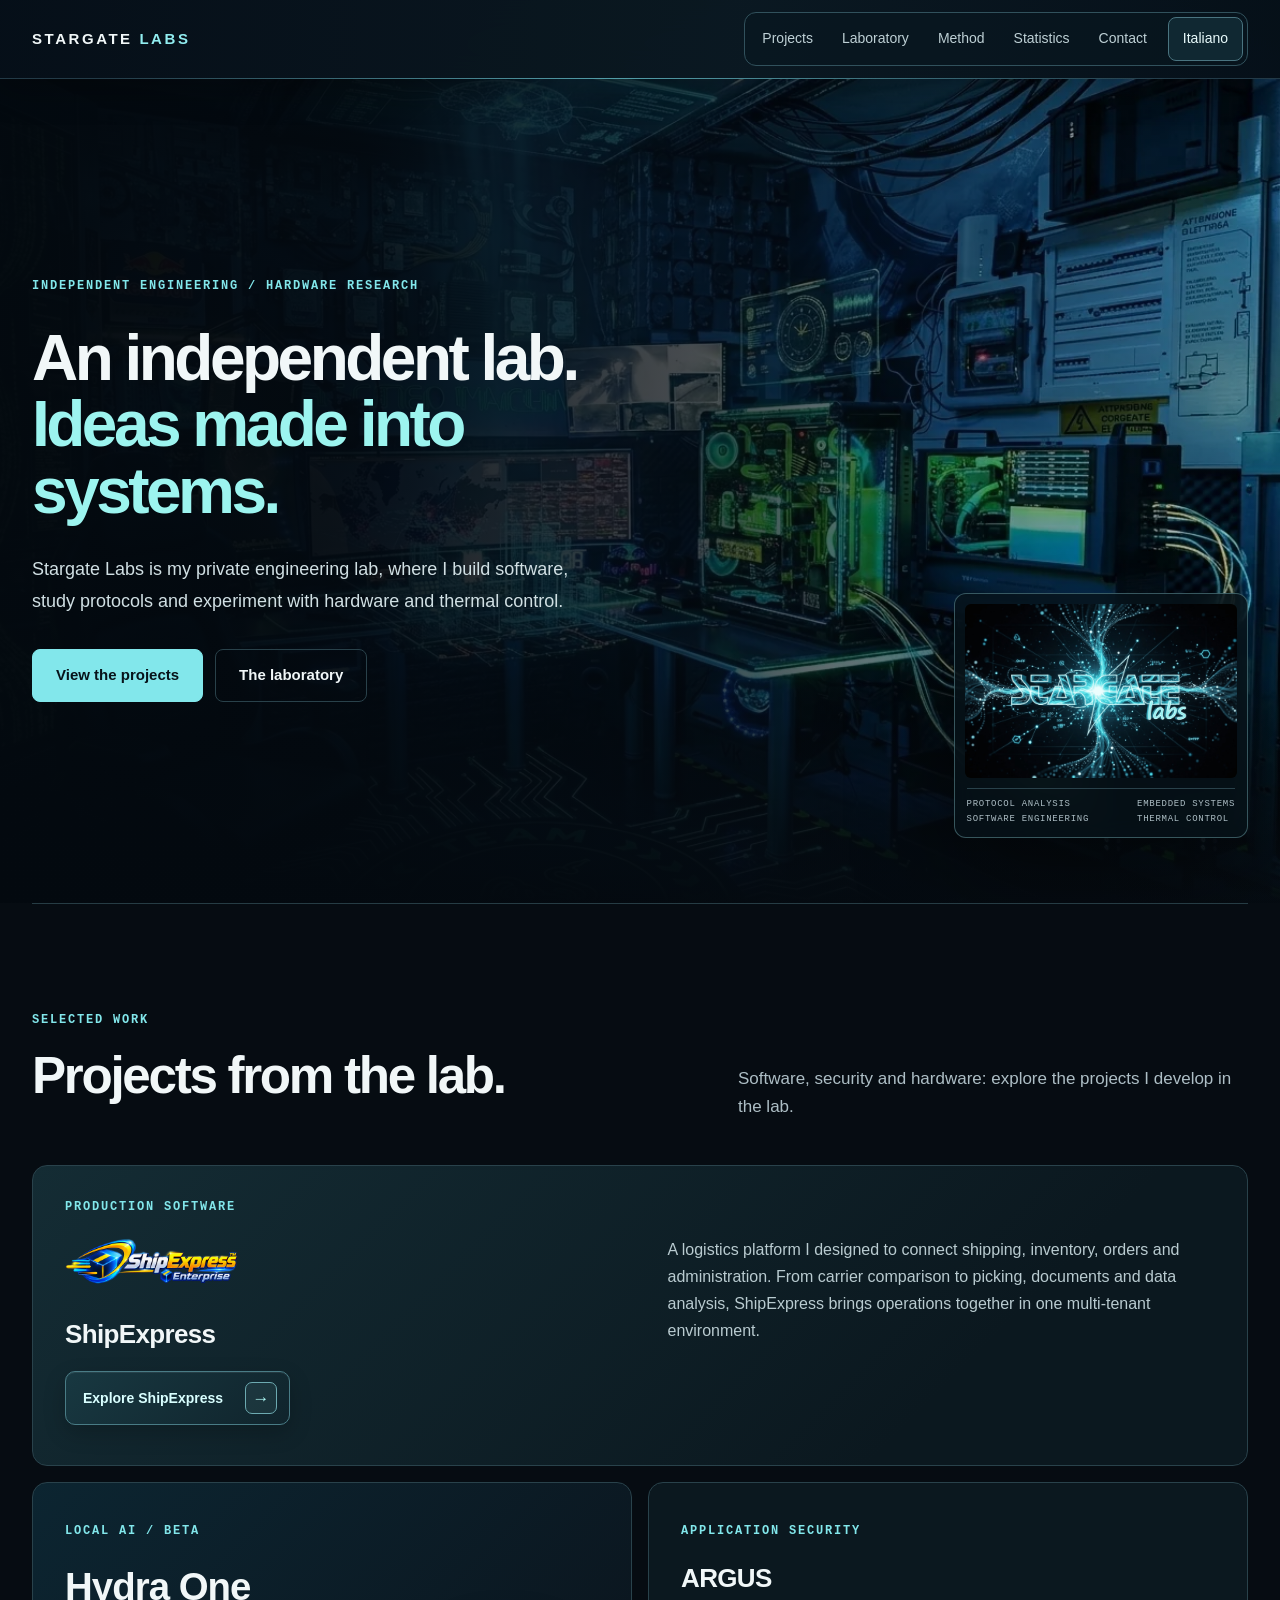
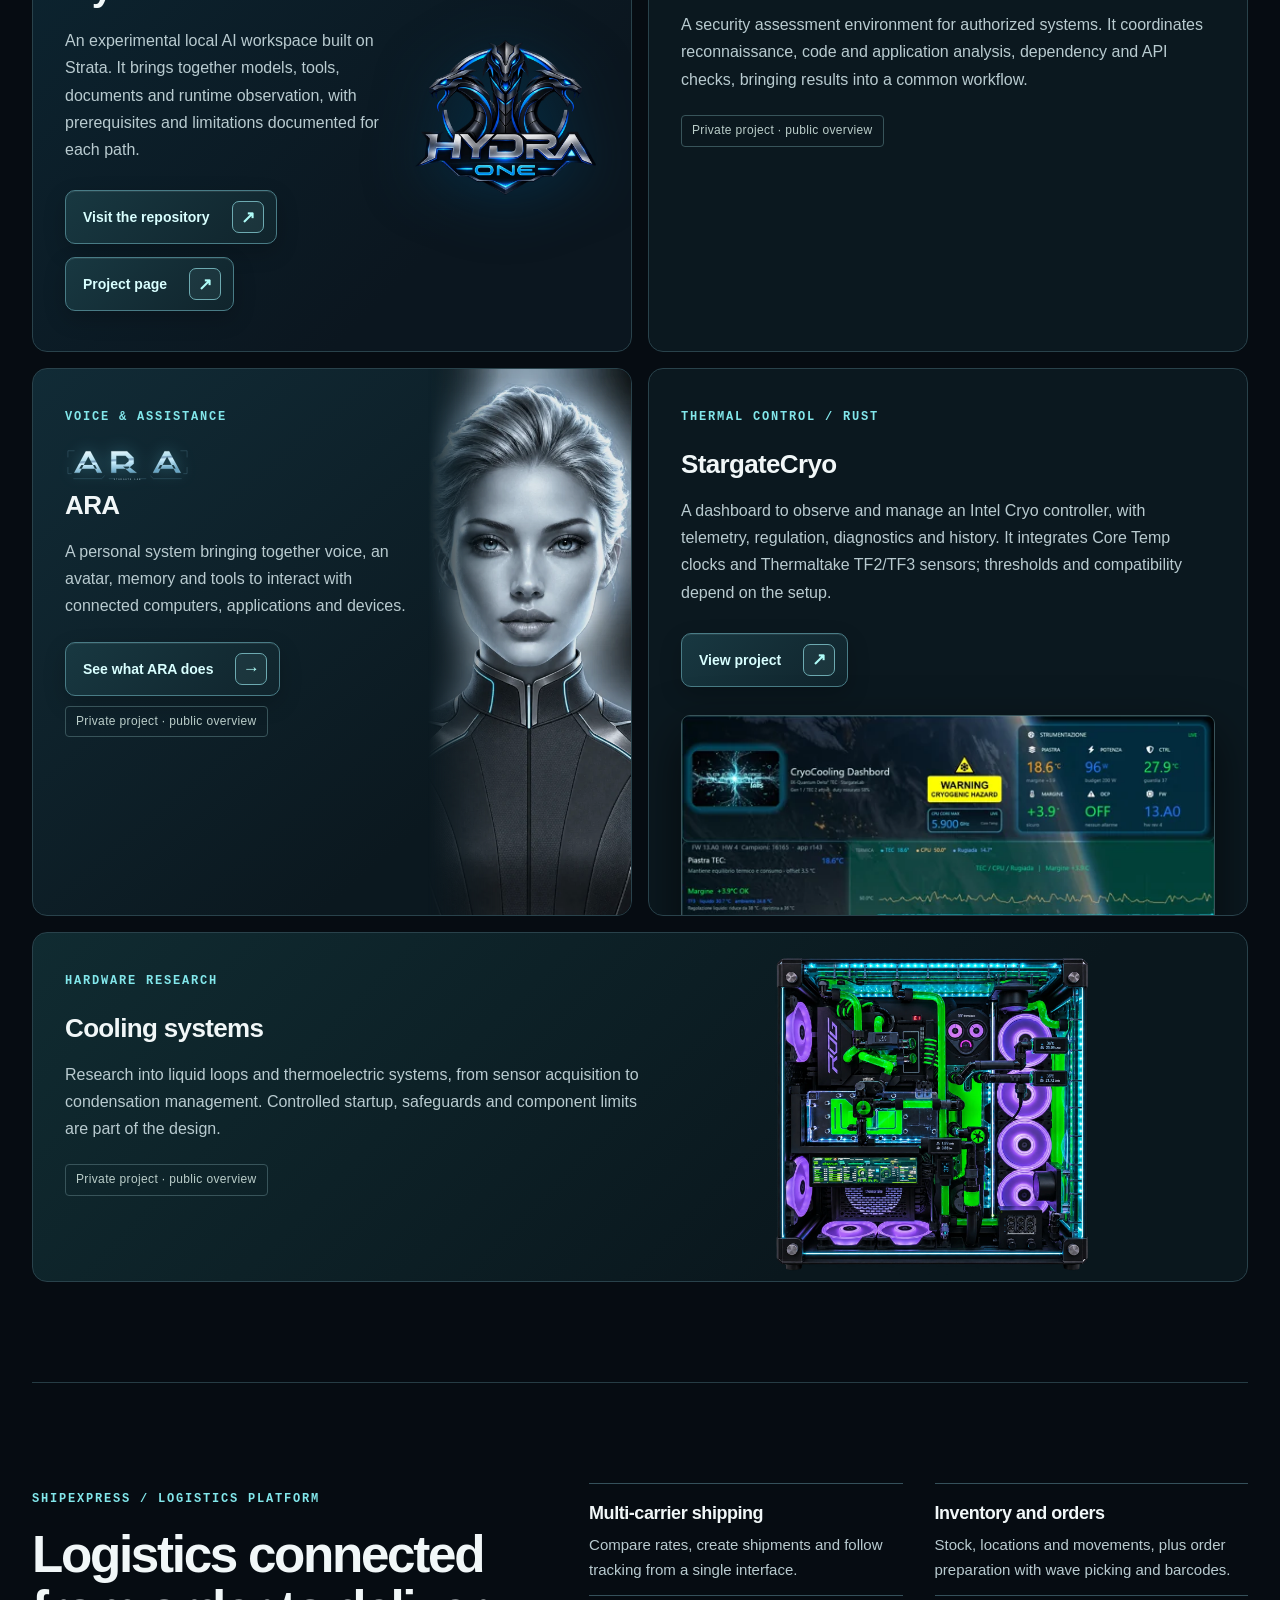
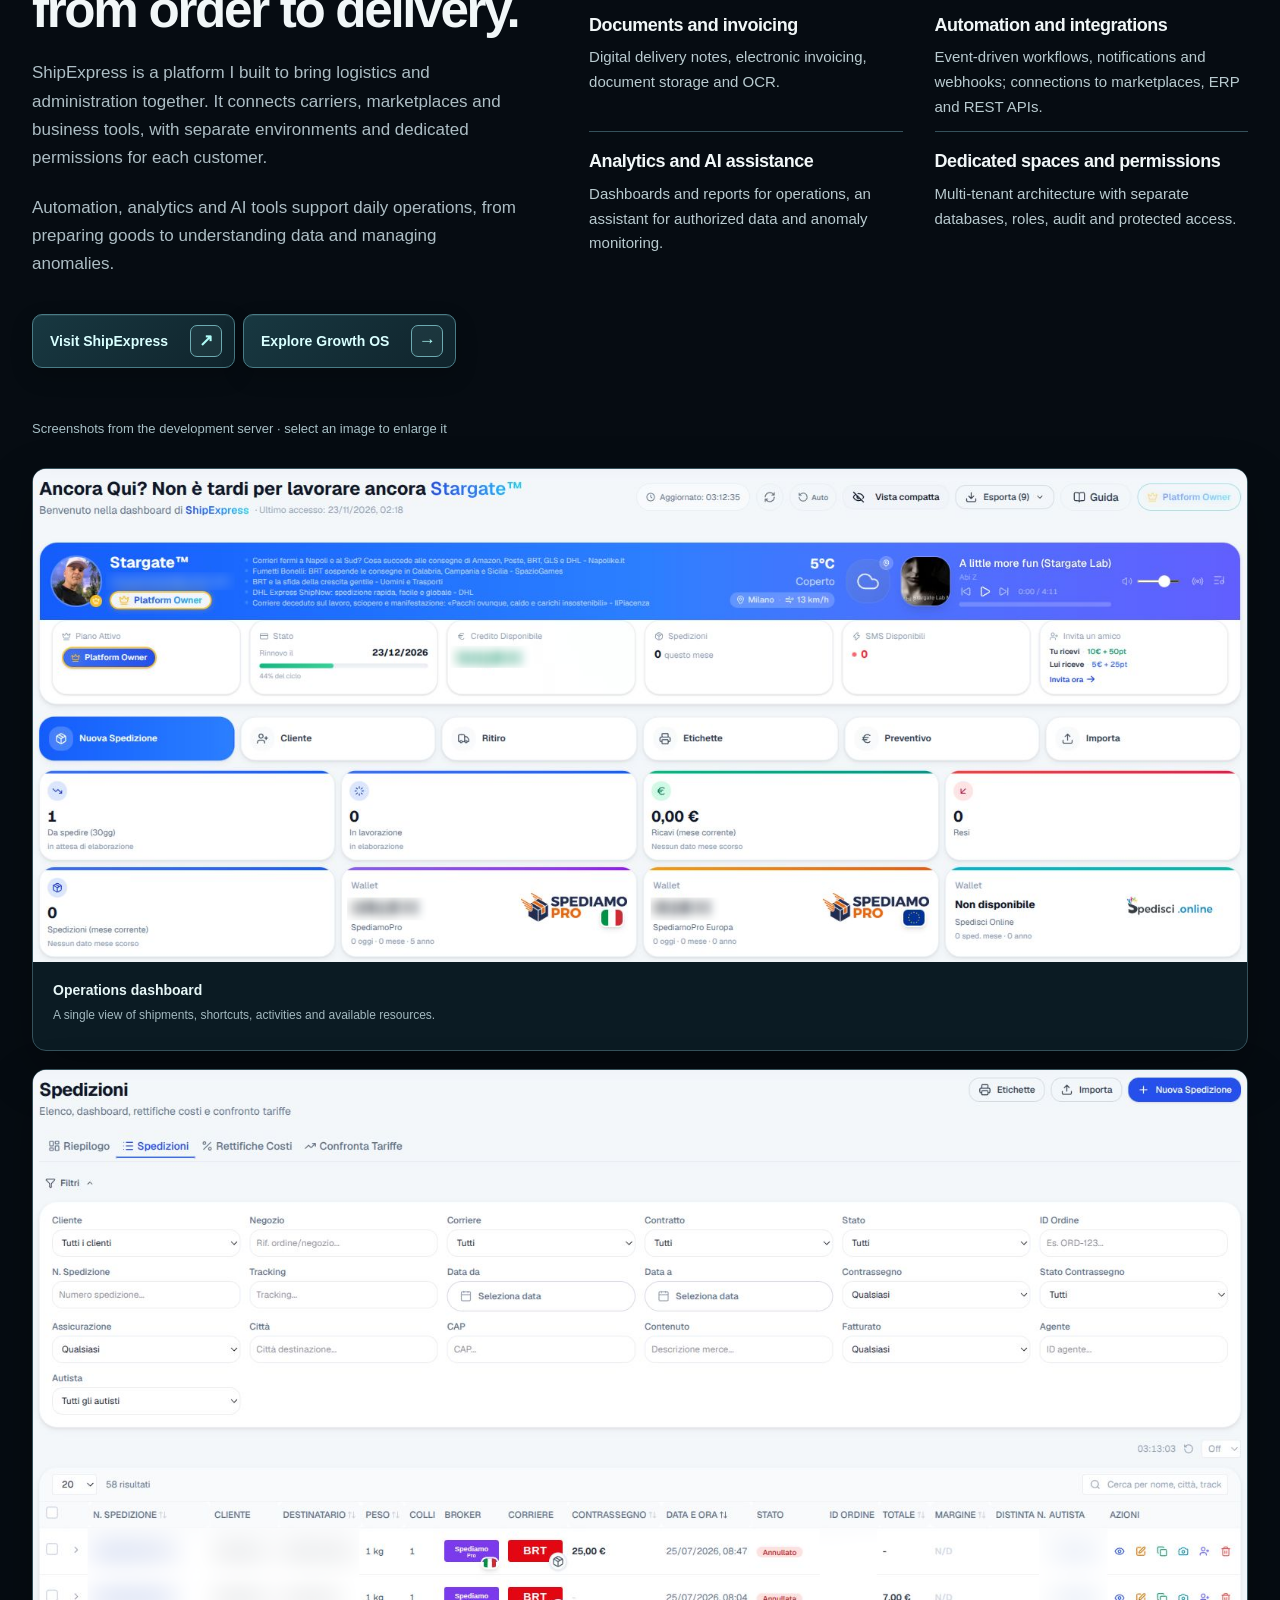
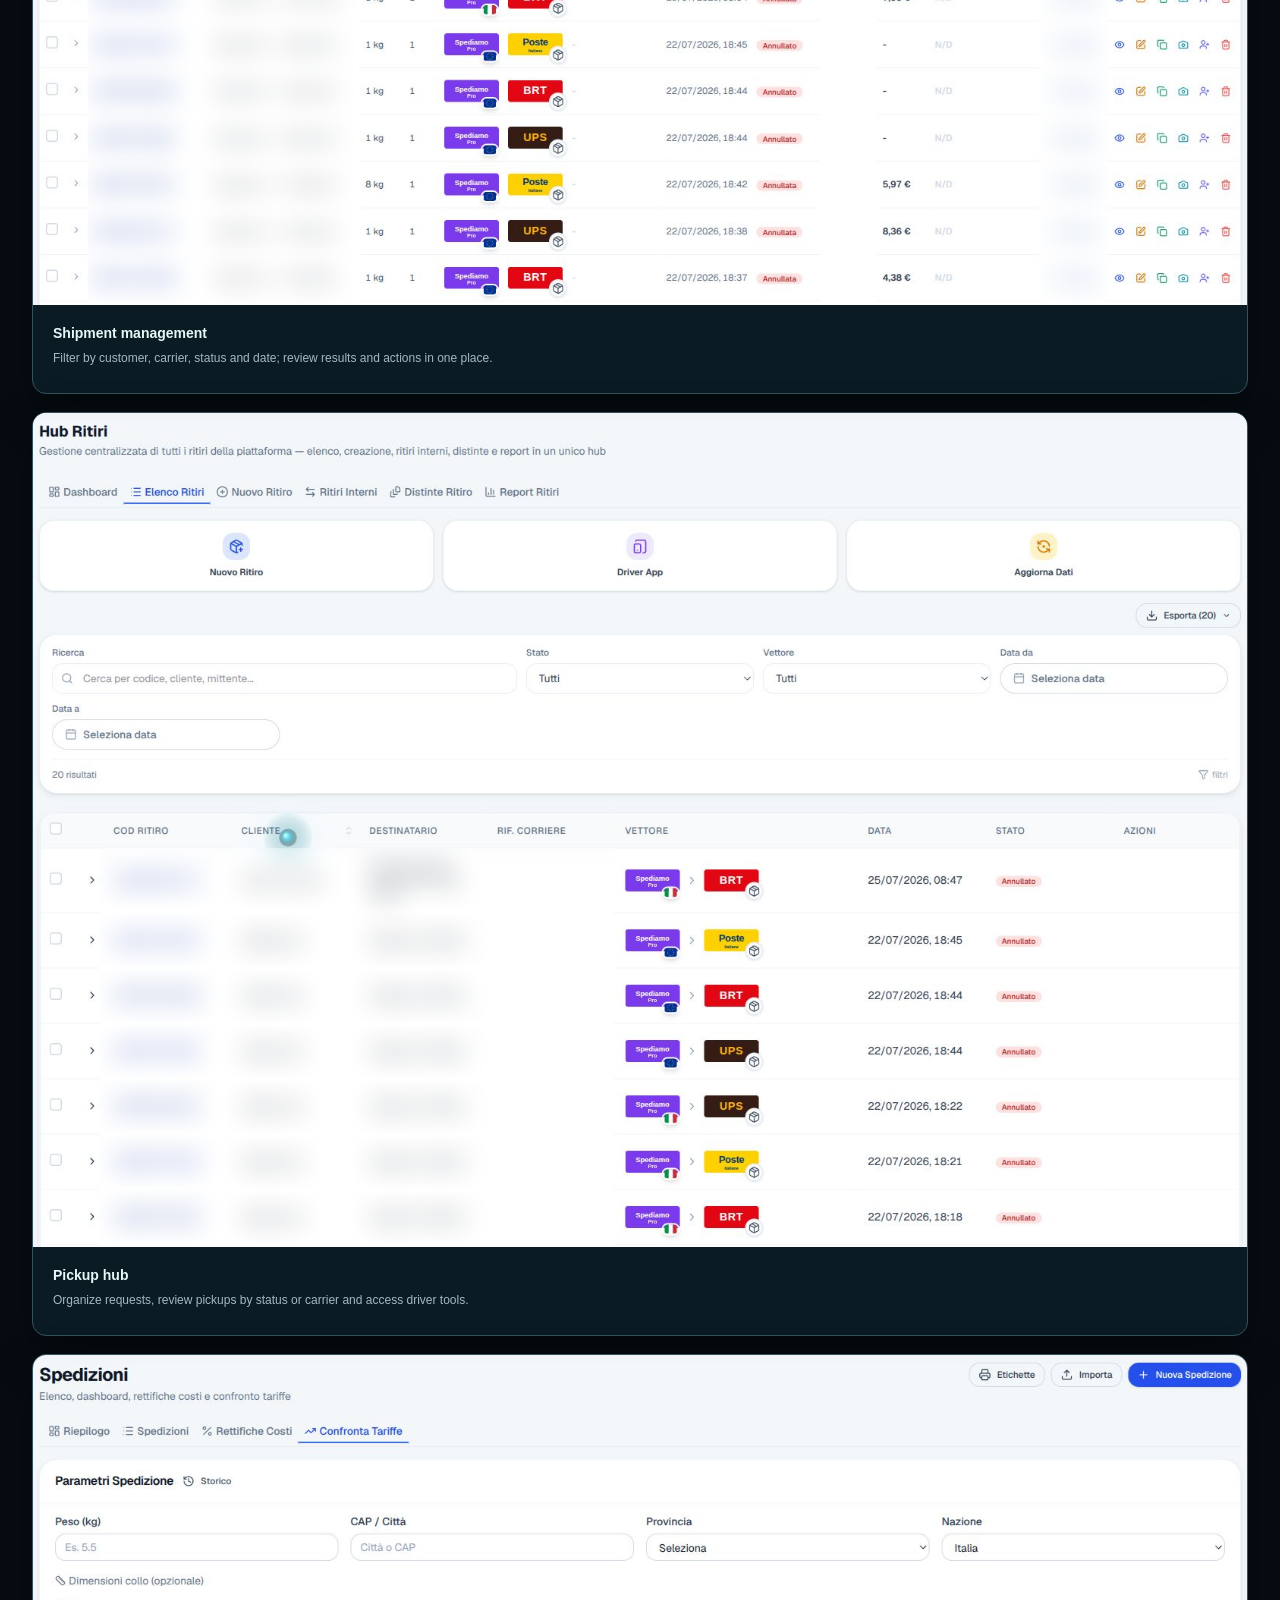
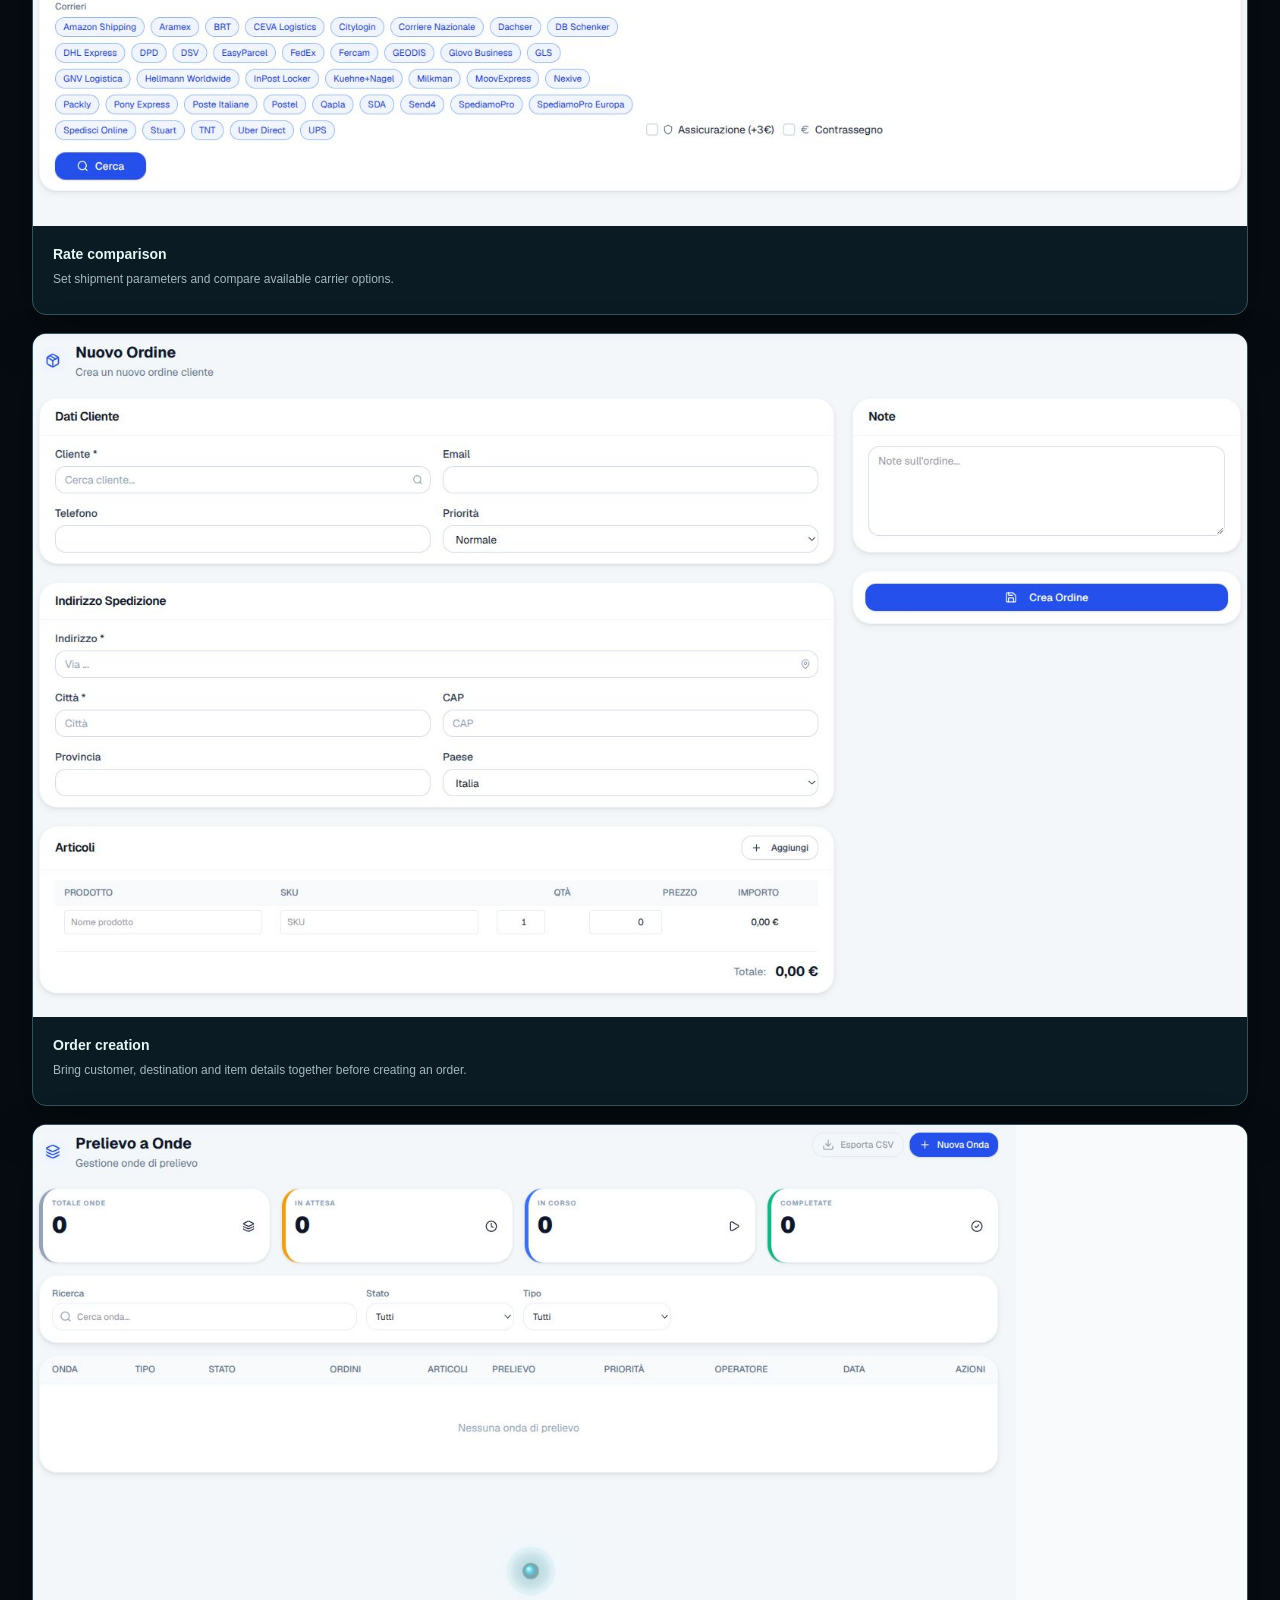
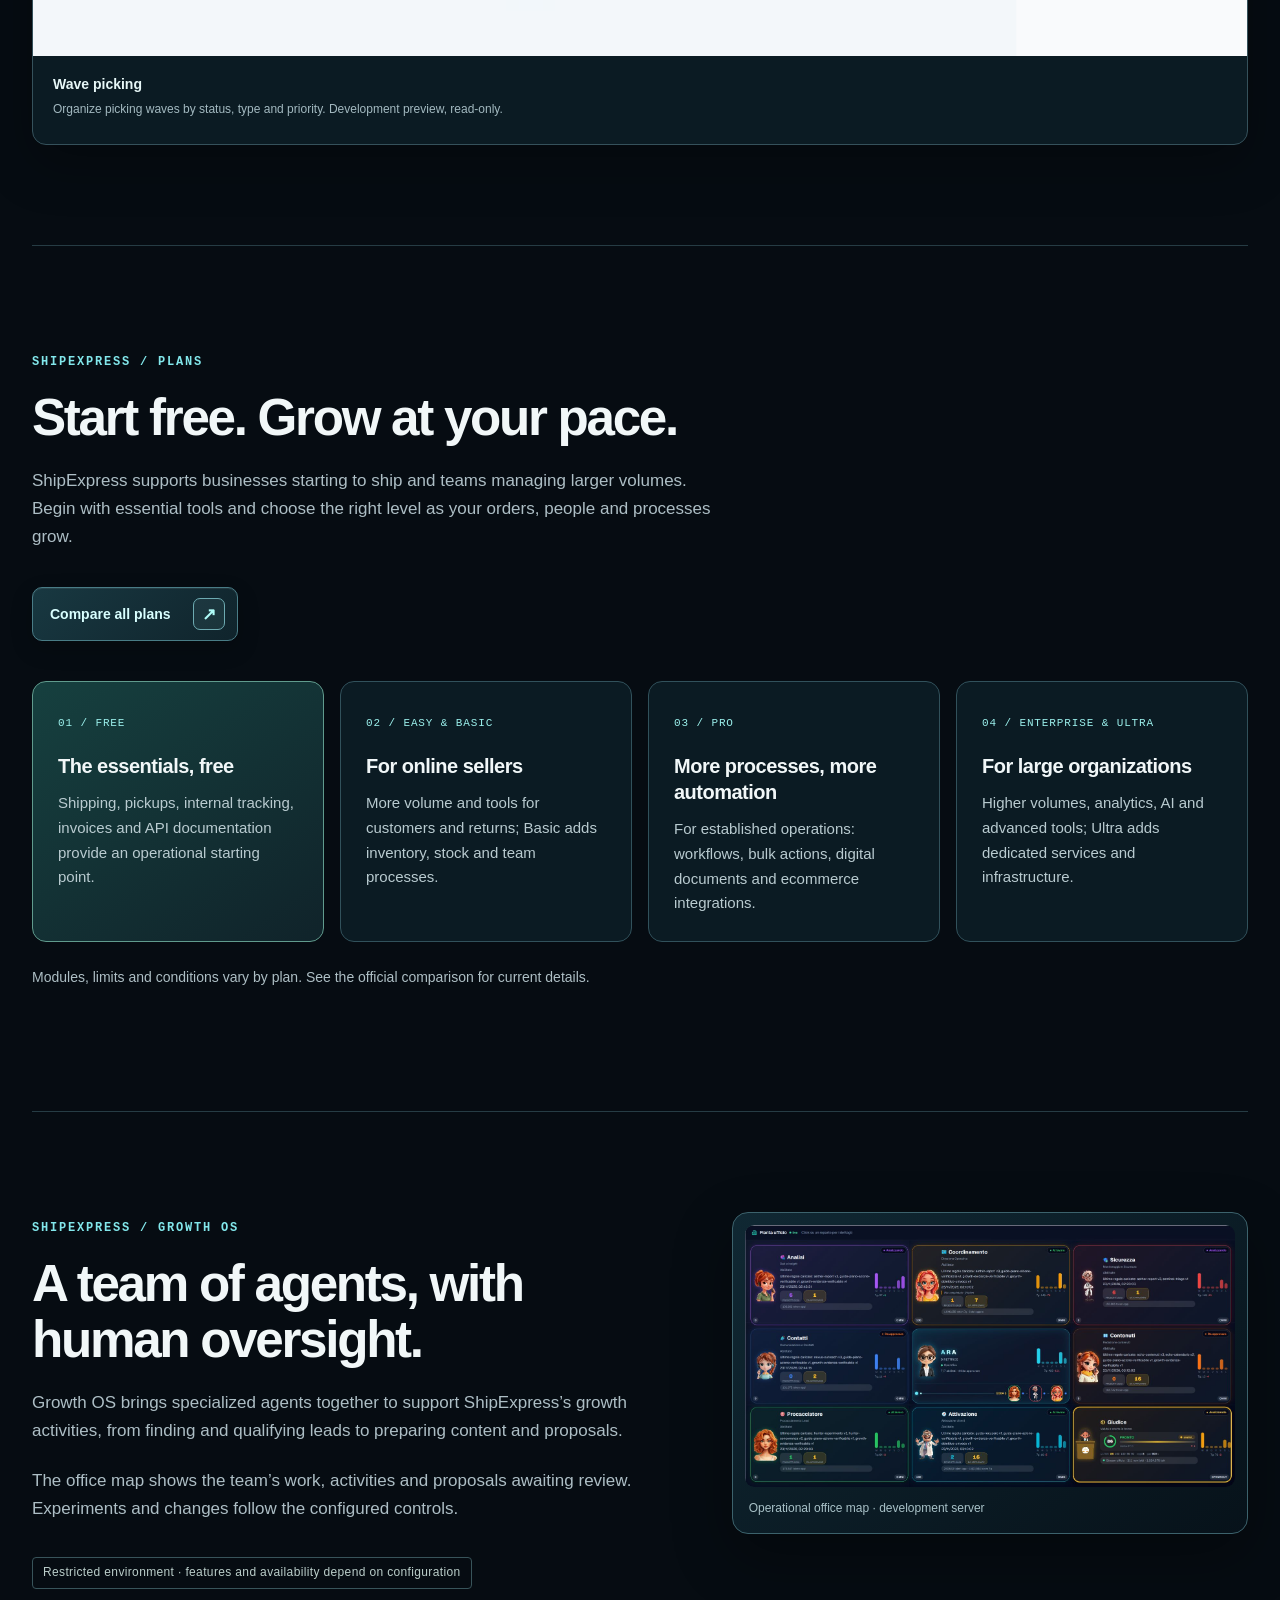
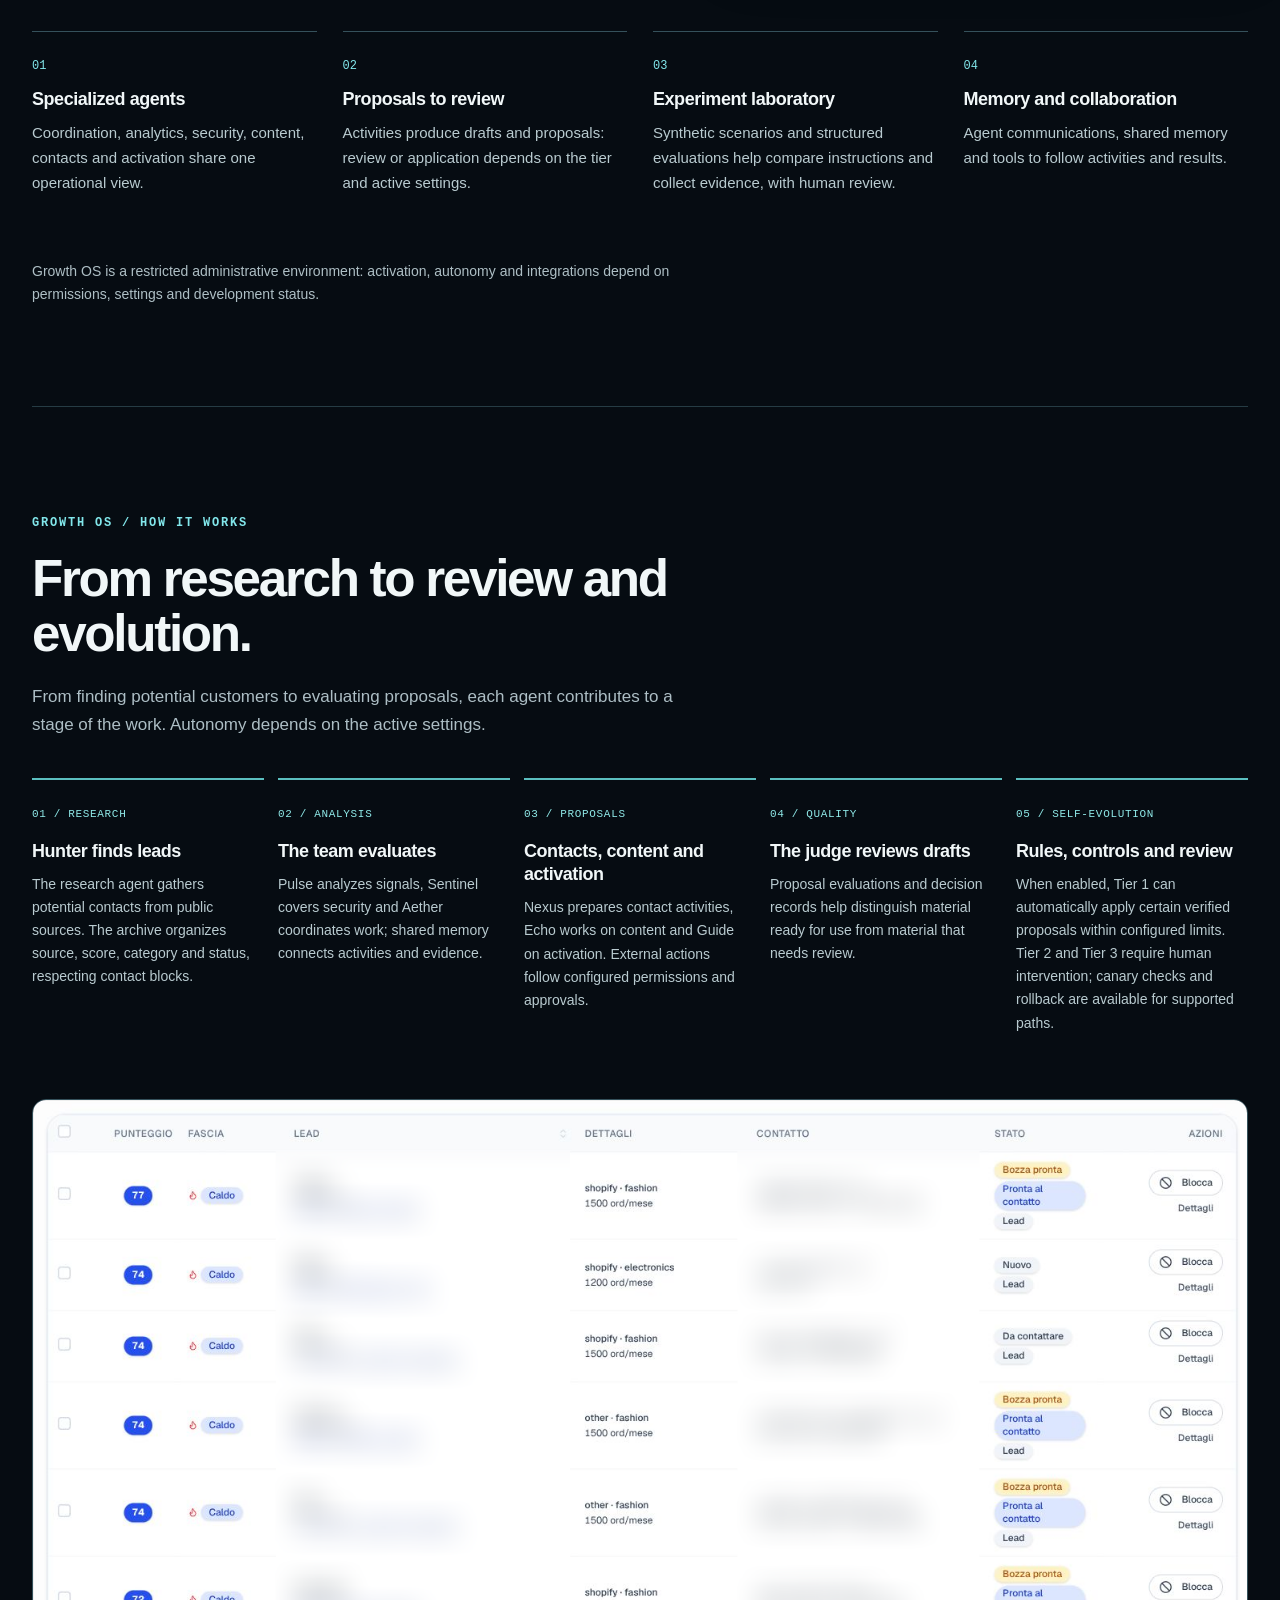
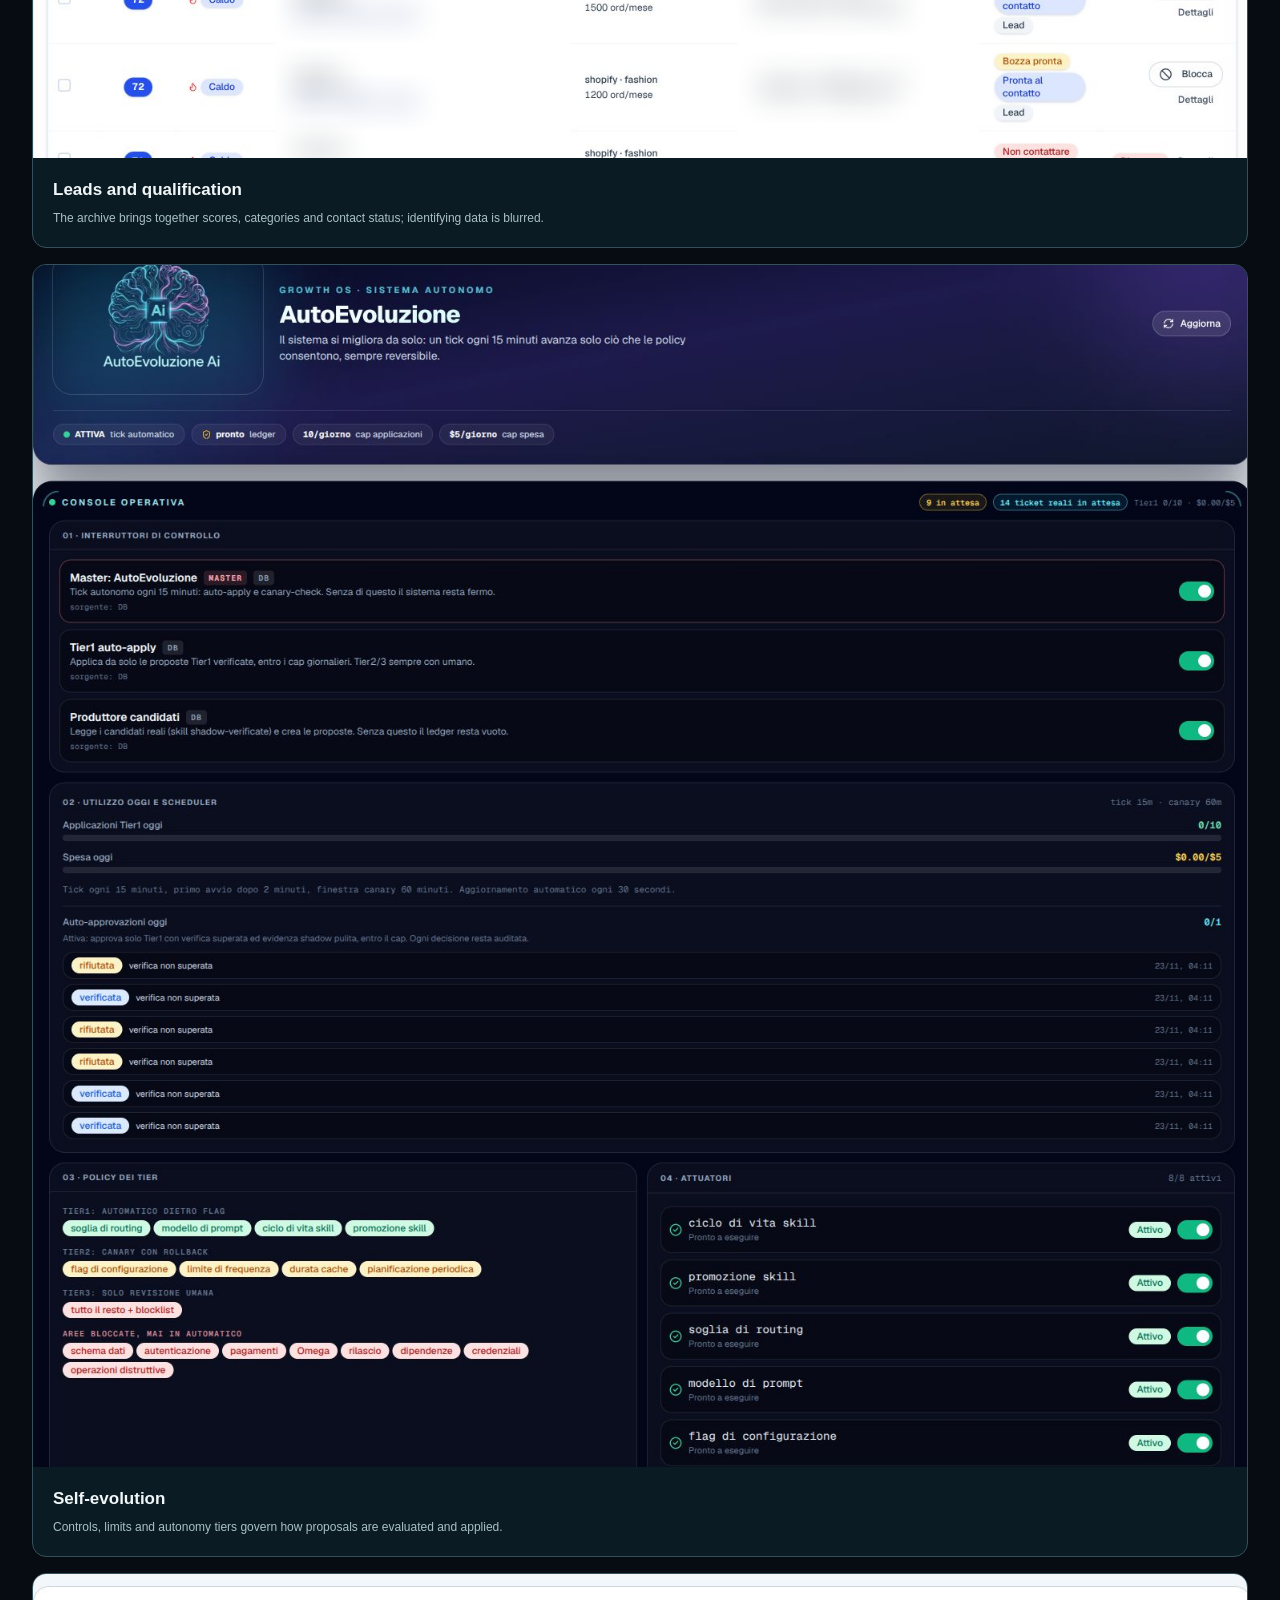
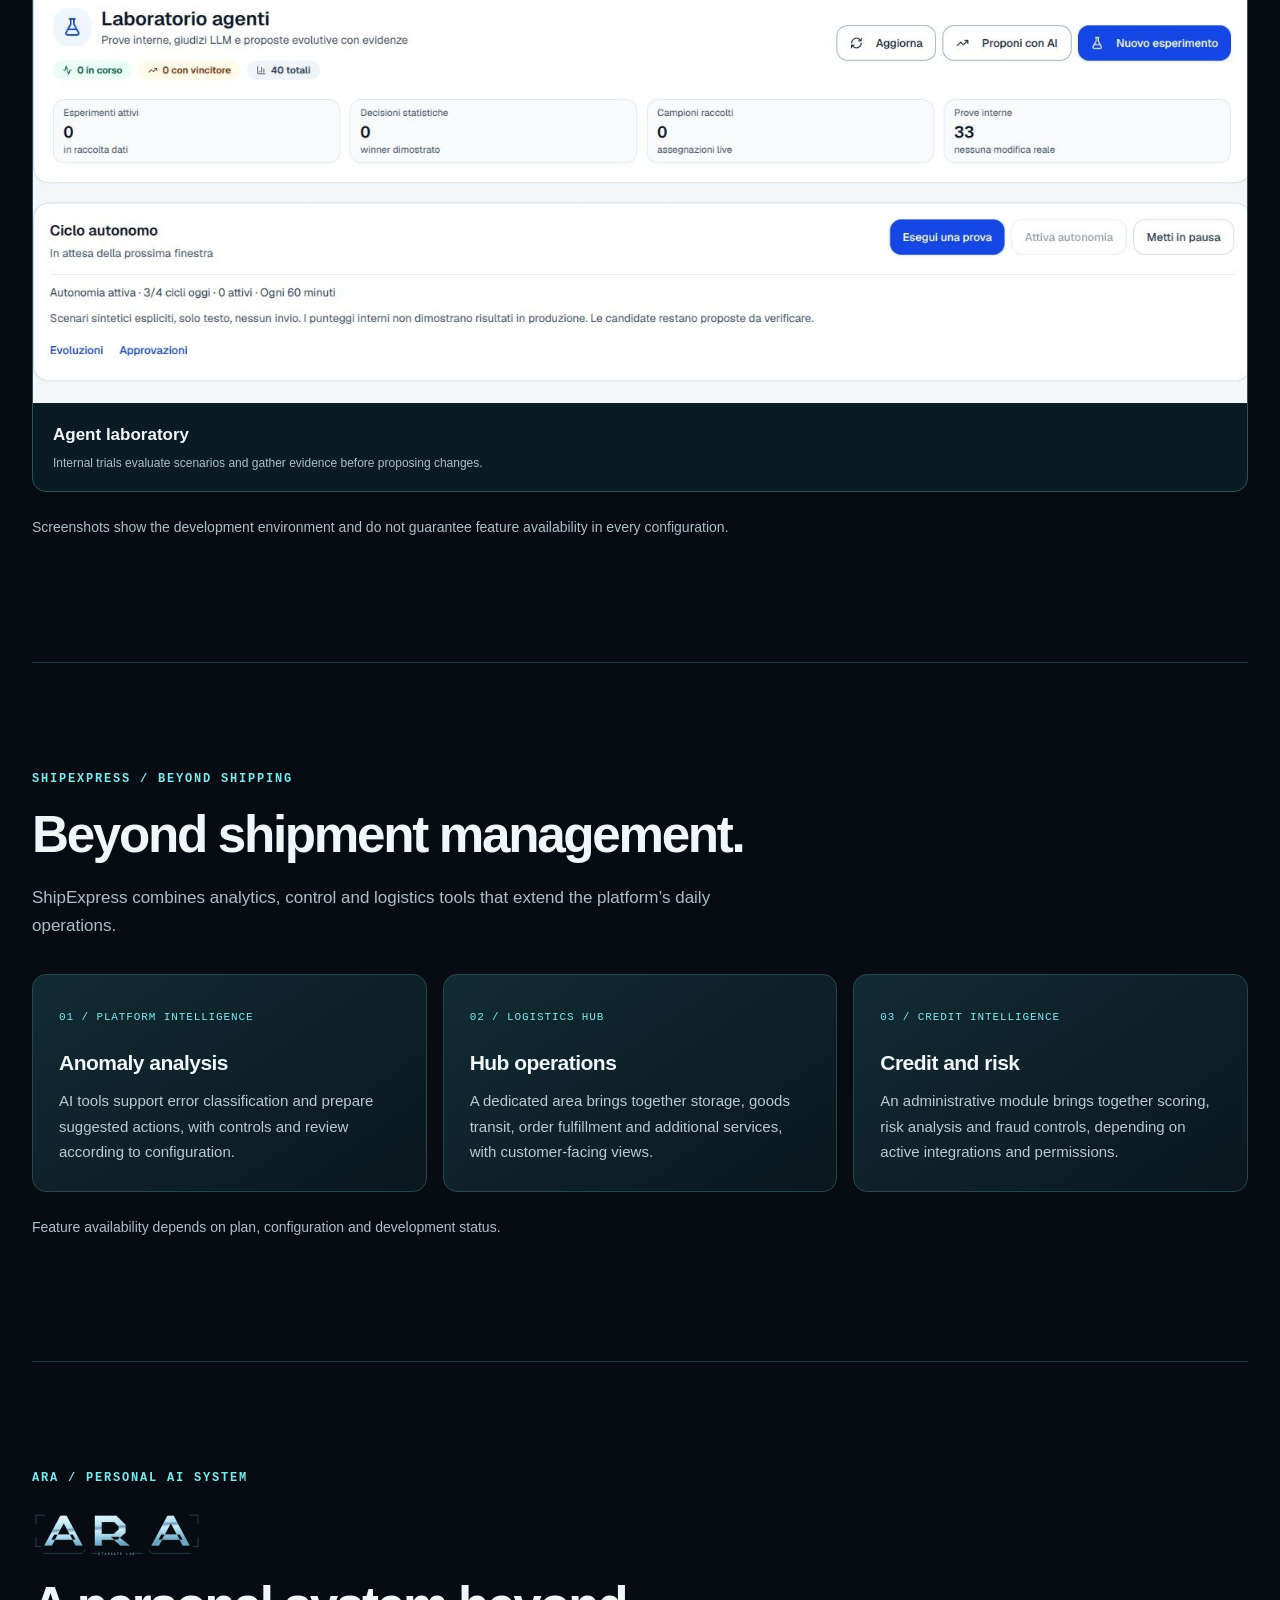
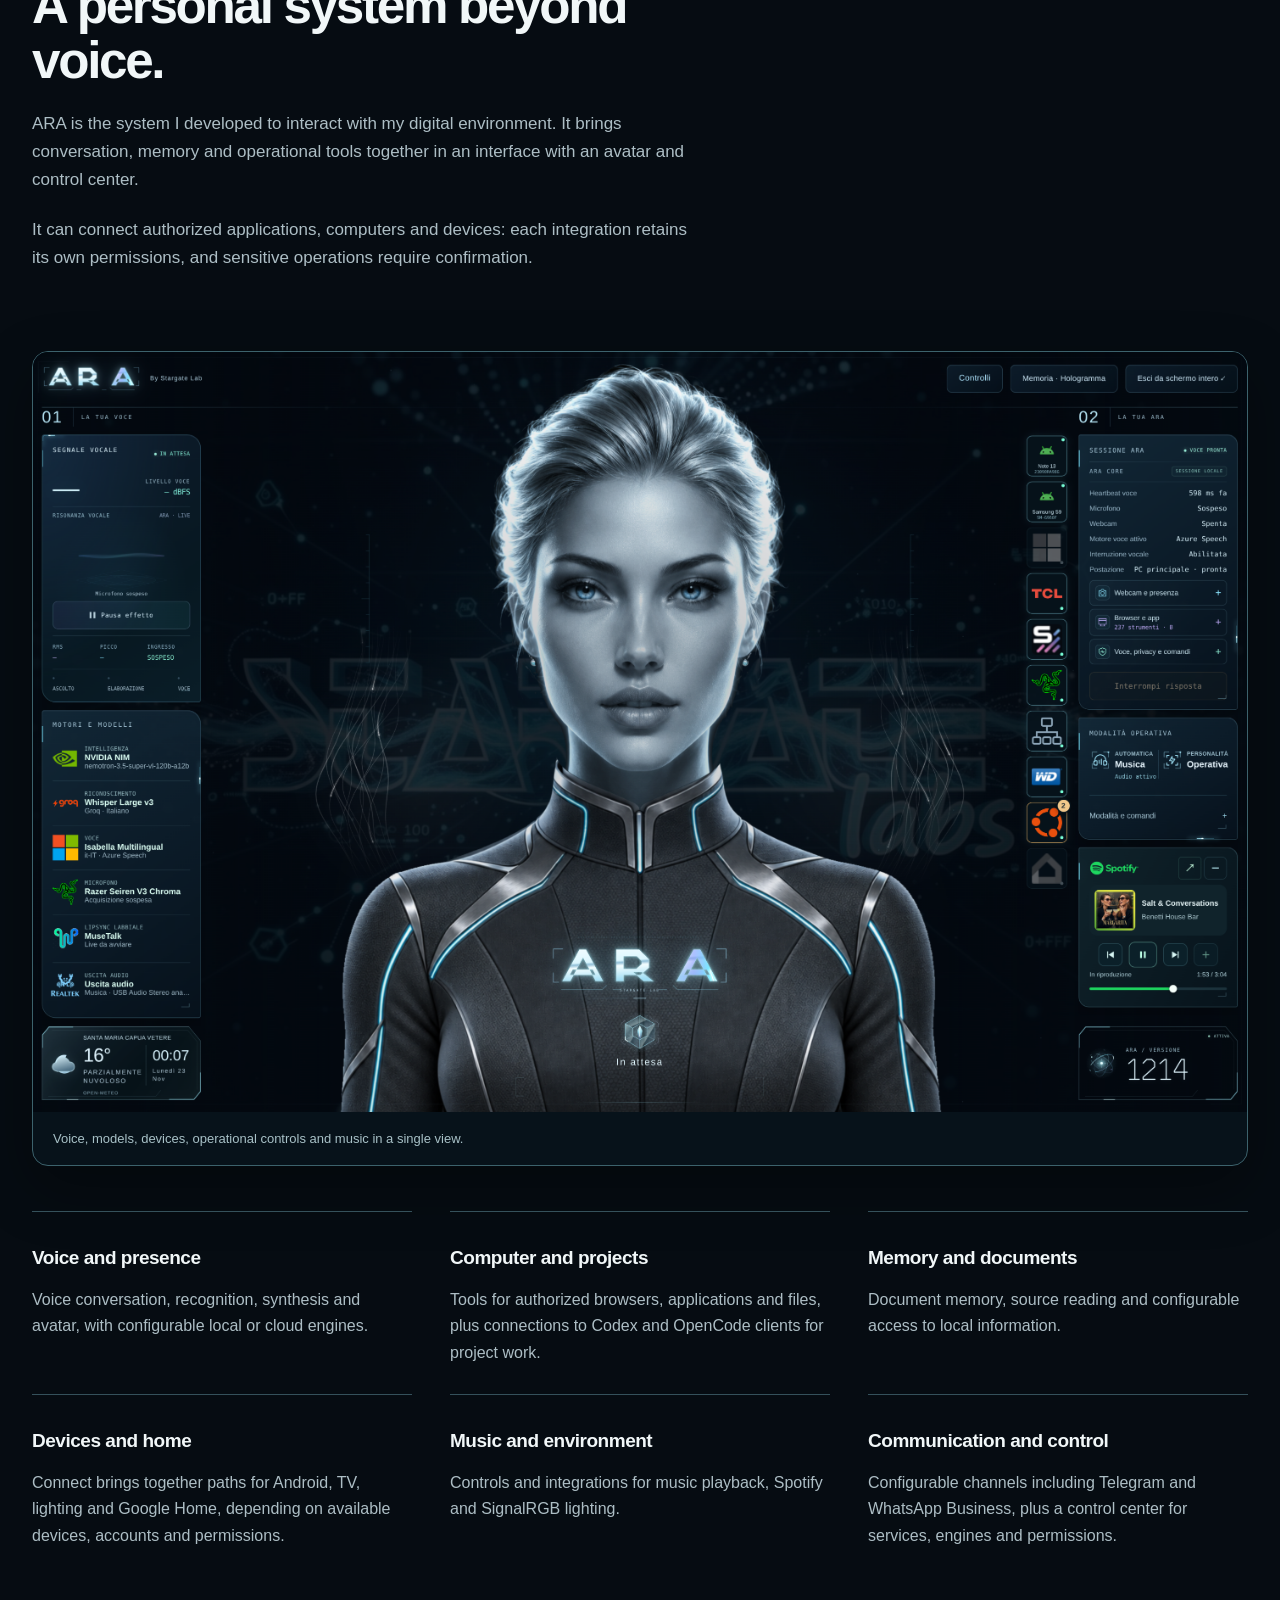
==== commit 735ecdf2: "Remove SignalRGB from main navigation" ====
--- a/index-en.html
+++ b/index-en.html
@@ -1,6 +1,6 @@
 <!doctype html><html lang="en" data-type="software"><head><meta charset="utf-8"><meta name="viewport" content="width=device-width, initial-scale=1"><meta name="description" content="Stargate Labs — software engineering, hardware interoperability, security research and thermal control."><title>Stargate Labs — Software &amp; Hardware Engineering</title><link rel="icon" href="assets/favicon.png"><link rel="alternate" hreflang="it" href="index.html"><link rel="alternate" hreflang="en" href="index-en.html"><style>
 :root{--bg:#050b10;--panel:#0b1821;--panel2:#0e202a;--ink:#eaf5f8;--muted:#a2bbc6;--line:#2c4652;--cyan:#7fe8f5;--green:#b3f67c;--radius:22px;--max:1180px}*{box-sizing:border-box}html{scroll-behavior:smooth;scroll-padding-top:100px}body{margin:0;background:var(--bg);color:var(--ink);font:17px/1.7 'Segoe UI',Arial,sans-serif}body:before{content:'';position:absolute;inset:0 0 auto;height:900px;z-index:-1;background:radial-gradient(ellipse at 80% 10%,#123e4a88,transparent 60%)}a{color:var(--cyan);text-decoration:none}a:hover{text-decoration:underline}a:focus-visible{outline:3px solid var(--green);outline-offset:5px;border-radius:4px}img{max-width:100%;height:auto}.wrap{width:min(var(--max),calc(100% - 48px));margin:auto}.skip{position:absolute;top:-80px;background:var(--ink);color:var(--bg);padding:12px;z-index:9}.skip:focus{top:0}header{border-bottom:1px solid var(--line);background:#050b10ee;position:sticky;top:0;z-index:3}.nav{display:flex;align-items:center;justify-content:space-between;gap:24px;min-height:80px}.brand{font-size:16px;letter-spacing:.15em;font-weight:700;color:var(--ink)}nav{display:flex;gap:24px;flex-wrap:wrap;align-items:center}nav a{font-size:14px;min-height:44px;display:inline-flex;align-items:center;color:var(--muted)}.lang{border:1px solid var(--line);padding:0 14px;border-radius:100px}.hero{display:grid;grid-template-columns:1.15fr .85fr;align-items:center;gap:48px;padding:88px 0 72px}.eyebrow{font:12px/1.6 Consolas,monospace;letter-spacing:.12em;text-transform:uppercase;color:var(--cyan)}h1{font-size:clamp(40px,4.7vw,66px);line-height:1.09;letter-spacing:-.045em;margin:22px 0 28px;max-width:760px}h2{font-size:clamp(29px,3vw,42px);line-height:1.2;letter-spacing:-.025em;margin:12px 0 20px}h3{font-size:23px;line-height:1.3;margin:16px 0}p{color:var(--muted);margin:0 0 22px;max-width:72ch}.hero-art{border:1px solid var(--line);border-radius:30px;padding:30px 22px;background:linear-gradient(145deg,#122b36,#050b10);position:relative}.hero-art img{display:block;object-fit:contain;width:100%}.art-caption{display:flex;justify-content:space-between;gap:12px;border-top:1px solid var(--line);padding-top:20px;margin-top:24px;font:11px/1.6 Consolas,monospace;letter-spacing:.08em;color:var(--muted)}.buttons{display:flex;flex-wrap:wrap;gap:12px;margin-top:30px}.button{padding:13px 21px;background:var(--cyan);color:#07131a;font-size:15px;font-weight:700;border:1px solid var(--cyan);border-radius:12px;min-height:48px}.button.secondary{background:transparent;color:var(--ink);border-color:var(--line)}.button:hover{text-decoration:none;filter:brightness(1.1)}.section{padding:64px 0;border-top:1px solid var(--line)}.section-top{display:flex;justify-content:space-between;gap:32px;align-items:end;margin-bottom:32px}.section-top p{max-width:570px}.suite{display:grid;grid-template-columns:repeat(3,minmax(0,1fr));gap:18px}.integration,.project{padding:28px;border:1px solid var(--line);border-radius:var(--radius);background:var(--panel);min-width:0}.integration{background:linear-gradient(145deg,#102933,#0a1720)}.integration p,.project p{font-size:16px}.actions{display:flex;gap:20px;flex-wrap:wrap;padding-top:8px;font-size:14px}.actions a,.text-link{display:inline-flex;align-items:center;min-height:44px}.projects{display:grid;grid-template-columns:repeat(2,minmax(0,1fr));gap:18px}.private{font-size:13px;color:var(--muted)}.method{display:grid;grid-template-columns:repeat(3,minmax(0,1fr));gap:32px}.method p{font-size:16px}.step{color:var(--green);font:24px Consolas,monospace}.stack{display:flex;flex-wrap:wrap;gap:10px}.stack span{border:1px solid var(--line);border-radius:10px;padding:10px 15px;font:14px Consolas,monospace;color:var(--muted)}.contact{display:flex;justify-content:space-between;gap:40px;align-items:center}.note{font-size:14px;margin-top:24px;max-width:90ch}footer{padding:34px 0;border-top:1px solid var(--line)}.foot{display:flex;justify-content:space-between;gap:24px;font-size:13px;color:var(--muted)}.brand-logos{display:flex;align-items:center;gap:30px;margin-bottom:26px}.brand-logos img{width:auto;height:30px;max-width:145px;object-fit:contain}.brand-logos .ship{height:45px;max-width:200px}@media(max-width:900px){.hero{grid-template-columns:1fr;padding-top:56px;gap:36px}.hero-art{max-width:560px}.suite,.method{grid-template-columns:1fr}.section-top,.contact{display:block}.nav{align-items:flex-start;padding:18px 0;flex-direction:column;gap:8px}nav{gap:18px}}@media(max-width:600px){.wrap{width:calc(100% - 32px)}.projects{grid-template-columns:1fr}.hero{padding:44px 0}.section{padding:44px 0}.integration,.project{padding:23px}.foot{flex-direction:column}nav{gap:14px}h1{font-size:40px}}@media(prefers-reduced-motion:reduce){html{scroll-behavior:auto}}
 .tech-logos{display:flex;flex-wrap:wrap;gap:22px;align-items:center;margin:25px 0}.tech-logos img{width:36px;height:36px;object-fit:contain}.project-brand{height:46px;width:auto;max-width:220px;object-fit:contain;margin:14px 0}@media(max-width:600px){.nav{position:relative}.lang{position:absolute;right:0;top:16px}.brand{font-size:14px;letter-spacing:.12em}}
-.hero-art>img{border-radius:18px}.project-brand{border-radius:10px}.brand-logos img,.tech-logos img{border-radius:0}.stats-grid{display:grid;grid-template-columns:repeat(4,minmax(0,1fr));gap:16px;margin:28px 0}.stat-card{border:1px solid var(--line);border-radius:18px;padding:24px;background:linear-gradient(145deg,#102632,#09151d)}.stat-label{display:block;font:12px/1.6 Consolas,monospace;letter-spacing:.07em;color:var(--muted)}.stat-value{display:block;color:var(--cyan);font-size:38px;line-height:1.4;font-weight:650;margin-top:10px}.stats-meta{display:flex;gap:18px;flex-wrap:wrap;align-items:center}.stats-meta img{max-width:100%;height:auto}.repo-stats{overflow-x:auto;border:1px solid var(--line);border-radius:16px;margin:24px 0}.repo-stats table{border-collapse:collapse;width:100%;min-width:540px}.repo-stats th,.repo-stats td{padding:16px;text-align:left;border-bottom:1px solid var(--line);font-size:14px}.repo-stats th{color:var(--muted);font-weight:500}.repo-stats td{color:var(--ink)}.stats-disclosure{border:1px solid var(--line);border-radius:16px;padding:20px;margin:22px 0}.stats-disclosure summary{cursor:pointer;min-height:44px;display:flex;align-items:center;color:var(--cyan)}.stats-widgets{display:flex;gap:18px;flex-wrap:wrap}.stats-widgets img{max-width:100%;border-radius:14px}.stats-clock{font-family:Consolas,monospace;color:var(--muted);font-size:13px}@media(max-width:700px){.stats-grid{grid-template-columns:repeat(2,minmax(0,1fr))}.stat-card{padding:20px}.stat-value{font-size:32px}}</style><meta name="page-type" content="software"><meta name="site-kind" content="software"><link rel="stylesheet" href="assets/refinement.css?v=20261123-13"></head><body><a class="skip" href="#main">Skip to content</a><header><div class="wrap nav"><a class="brand" href="#" aria-label="Stargate Labs"><span>STARGATE <b>LABS</b></span></a><nav aria-label="Main navigation"><a href="#projects">Projects</a><a href="#lab">Laboratory</a><a href="#signalrgb">SignalRGB</a><a href="#method">Method</a><a href="#statistics">Statistics</a><a href="#contact">Contact</a><a class="lang" href="index.html" hreflang="it">Italiano</a></nav></div></header><main id="main" class="wrap"><section class="hero" data-enter><div class="hero-copy"><span class="eyebrow">INDEPENDENT ENGINEERING / HARDWARE RESEARCH</span><h1>An independent lab.<br><em>Ideas made into systems.</em></h1><p>Stargate Labs is my private engineering lab, where I build software, study protocols and experiment with hardware and thermal control.</p><div class="buttons"><a class="button" href="#projects">View the projects</a><a class="button secondary" href="#lab">The laboratory</a></div></div><div class="hero-art"><img src="assets/logo.png" alt="Stargate Labs" width="1400" height="894"><div class="art-caption"><span>PROTOCOL ANALYSIS<br>SOFTWARE ENGINEERING</span><span>EMBEDDED SYSTEMS<br>THERMAL CONTROL</span></div></div></section><section class="section" id="projects"><div class="section-top"><div><span class="eyebrow">SELECTED WORK</span><h2>Projects from the lab.</h2></div><p>Software, security and hardware: explore the projects I develop in the lab.</p></div><div class="projects"><article class="project"><span class="eyebrow">Production software</span><img class="project-brand" src="assets/shipexpress-logo.png" alt="ShipExpress"><h3>ShipExpress</h3><p>A logistics platform I designed to connect shipping, inventory, orders and administration. From carrier comparison to picking, documents and data analysis, ShipExpress brings operations together in one multi-tenant environment.</p><a class="text-link" href="#shipexpress">Explore ShipExpress</a></article><article class="project project-hydra"><div class="project-body"><span class="eyebrow">LOCAL AI / BETA</span><h3>Hydra One</h3><p>An experimental local AI workspace built on Strata. It brings together models, tools, documents and runtime observation, with prerequisites and limitations documented for each path.</p><a class="text-link" href="https://github.com/StargateLabs/Hydra-One">Visit the repository</a><a class="text-link" href="https://stargatelabs.github.io/Hydra-One/">Project page</a></div><img class="hydra-brand" src="assets/hydra-one.webp" alt="Hydra One logo" loading="lazy" width="640" height="640"></article><article class="project"><span class="eyebrow">Application security</span><h3>ARGUS</h3><p>A security assessment environment for authorized systems. It coordinates reconnaissance, code and application analysis, dependency and API checks, bringing results into a common workflow.</p><span class="private">Private project · public overview</span></article><article class="project project-ara"><span class="eyebrow">VOICE &amp; ASSISTANCE</span><img class="ara-wordmark" src="assets/ara-wordmark.svg" alt="Logo ARA" width="300" height="84" loading="lazy"><h3>ARA</h3><p>A personal system bringing together voice, an avatar, memory and tools to interact with connected computers, applications and devices.</p><a class="text-link" href="#ara">See what ARA does</a><span class="private">Private project · public overview</span><img class="ara-portrait" src="assets/ara-portrait.webp" alt="Portrait of the ARA assistant" width="640" height="960" loading="lazy"></article><article class="project project-cryo"><span class="eyebrow">THERMAL CONTROL / RUST</span><h3>StargateCryo</h3><p>A dashboard to observe and manage an Intel Cryo controller, with telemetry, regulation, diagnostics and history. It integrates Core Temp clocks and Thermaltake TF2/TF3 sensors; thresholds and compatibility depend on the setup.</p><a class="text-link" href="https://github.com/StargateLabs/dashboard-for-intel-cryo-cooling-technology">View project</a><img class="cryo-preview" src="assets/cryocooling-dashboard.webp" alt="Screenshot of the StargateCryo dashboard for Windows" width="563" height="1000" loading="lazy"></article><article class="project project-cooling" id="cooling"><span class="eyebrow">HARDWARE RESEARCH</span><h3>Cooling systems</h3><p>Research into liquid loops and thermoelectric systems, from sensor acquisition to condensation management. Controlled startup, safeguards and component limits are part of the design.</p><span class="private">Private project · public overview</span><img class="cooling-workstation" src="assets/windows-workstation.webp" alt="Lab Windows workstation shown in the ARA control center" width="1254" height="1254" loading="lazy"></article></div></section><section class="section ship-section" id="shipexpress"><div class="ship-intro"><span class="eyebrow">SHIPEXPRESS / LOGISTICS PLATFORM</span><h2>Logistics connected from order to delivery.</h2><p>ShipExpress is a platform I built to bring logistics and administration together. It connects carriers, marketplaces and business tools, with separate environments and dedicated permissions for each customer.</p><p>Automation, analytics and AI tools support daily operations, from preparing goods to understanding data and managing anomalies.</p><a class="text-link" href="https://shipexpress.it">Visit ShipExpress</a><a class="text-link" href="#growth-os">Explore Growth OS</a></div><div class="ship-capabilities"><article><h3>Multi-carrier shipping</h3><p>Compare rates, create shipments and follow tracking from a single interface.</p></article><article><h3>Inventory and orders</h3><p>Stock, locations and movements, plus order preparation with wave picking and barcodes.</p></article><article><h3>Documents and invoicing</h3><p>Digital delivery notes, electronic invoicing, document storage and OCR.</p></article><article><h3>Automation and integrations</h3><p>Event-driven workflows, notifications and webhooks; connections to marketplaces, ERP and REST APIs.</p></article><article><h3>Analytics and AI assistance</h3><p>Dashboards and reports for operations, an assistant for authorized data and anomaly monitoring.</p></article><article><h3>Dedicated spaces and permissions</h3><p>Multi-tenant architecture with separate databases, roles, audit and protected access.</p></article></div><p class="ship-gallery-label">Screenshots from the development server · select an image to enlarge it</p><div class="ship-gallery"><figure><a href="assets/shipexpress-dashboard-new.png" target="_blank" rel="noopener" aria-label="Enlarge screenshot: Operations dashboard"><img src="assets/shipexpress-dashboard-new.png" alt="Operations dashboard — ShipExpress" width="1600" height="650" loading="lazy"></a><figcaption><strong>Operations dashboard</strong><span>A single view of shipments, shortcuts, activities and available resources.</span></figcaption></figure><figure><a href="assets/shipexpress-spedizioni-new.png" target="_blank" rel="noopener" aria-label="Enlarge screenshot: Shipment management"><img src="assets/shipexpress-spedizioni-new.png" alt="Shipment management — ShipExpress" width="1600" height="1100" loading="lazy"></a><figcaption><strong>Shipment management</strong><span>Filter by customer, carrier, status and date; review results and actions in one place.</span></figcaption></figure><figure><a href="assets/shipexpress-ritiri-new.png" target="_blank" rel="noopener" aria-label="Enlarge screenshot: Pickup hub"><img src="assets/shipexpress-ritiri-new.png" alt="Pickup hub — ShipExpress" width="1600" height="1100" loading="lazy"></a><figcaption><strong>Pickup hub</strong><span>Organize requests, review pickups by status or carrier and access driver tools.</span></figcaption></figure><figure><a href="assets/shipexpress-rate-new.jpg" target="_blank" rel="noopener" aria-label="Enlarge screenshot: Rate comparison"><img src="assets/shipexpress-rate-new.jpg" alt="Rate comparison — ShipExpress" width="1600" height="620" loading="lazy"></a><figcaption><strong>Rate comparison</strong><span>Set shipment parameters and compare available carrier options.</span></figcaption></figure><figure><a href="assets/shipexpress-orders-new.jpg" target="_blank" rel="noopener" aria-label="Enlarge screenshot: Order creation"><img src="assets/shipexpress-orders-new.jpg" alt="Order creation — ShipExpress" width="1600" height="900" loading="lazy"></a><figcaption><strong>Order creation</strong><span>Bring customer, destination and item details together before creating an order.</span></figcaption></figure><figure><a href="assets/shipexpress-wave-new.jpg" target="_blank" rel="noopener" aria-label="Enlarge screenshot: Wave picking"><img src="assets/shipexpress-wave-new.jpg" alt="Wave picking — ShipExpress" width="1600" height="700" loading="lazy"></a><figcaption><strong>Wave picking</strong><span>Organize picking waves by status, type and priority. Development preview, read-only.</span></figcaption></figure></div></section><section class="section plans-section" id="piani-shipexpress"><div class="plans-intro"><span class="eyebrow">SHIPEXPRESS / PLANS</span><h2>Start free. Grow at your pace.</h2><p>ShipExpress supports businesses starting to ship and teams managing larger volumes. Begin with essential tools and choose the right level as your orders, people and processes grow.</p><a class="text-link" href="https://shipexpress.it/prezzi">Compare all plans</a></div><div class="plans-grid"><article><span>01 / FREE</span><h3>The essentials, free</h3><p>Shipping, pickups, internal tracking, invoices and API documentation provide an operational starting point.</p></article><article><span>02 / EASY &amp; BASIC</span><h3>For online sellers</h3><p>More volume and tools for customers and returns; Basic adds inventory, stock and team processes.</p></article><article><span>03 / PRO</span><h3>More processes, more automation</h3><p>For established operations: workflows, bulk actions, digital documents and ecommerce integrations.</p></article><article><span>04 / ENTERPRISE &amp; ULTRA</span><h3>For large organizations</h3><p>Higher volumes, analytics, AI and advanced tools; Ultra adds dedicated services and infrastructure.</p></article></div><p class="note">Modules, limits and conditions vary by plan. See the official comparison for current details.</p></section><section class="section growth-section" id="growth-os"><div class="growth-copy"><span class="eyebrow">SHIPEXPRESS / GROWTH OS</span><h2>A team of agents, with human oversight.</h2><p>Growth OS brings specialized agents together to support ShipExpress’s growth activities, from finding and qualifying leads to preparing content and proposals.</p><p>The office map shows the team’s work, activities and proposals awaiting review. Experiments and changes follow the configured controls.</p><span class="private">Restricted environment · features and availability depend on configuration</span></div><figure class="growth-visual"><a href="assets/shipexpress-office-new.jpg" target="_blank" rel="noopener" aria-label="Enlarge the Growth OS operational office screenshot"><img src="assets/shipexpress-office-new.jpg" alt="Growth OS agents’ operational office map" width="1515" height="810" loading="lazy"></a><figcaption>Operational office map · development server</figcaption></figure><div class="growth-features"><article><span>01</span><h3>Specialized agents</h3><p>Coordination, analytics, security, content, contacts and activation share one operational view.</p></article><article><span>02</span><h3>Proposals to review</h3><p>Activities produce drafts and proposals: review or application depends on the tier and active settings.</p></article><article><span>03</span><h3>Experiment laboratory</h3><p>Synthetic scenarios and structured evaluations help compare instructions and collect evidence, with human review.</p></article><article><span>04</span><h3>Memory and collaboration</h3><p>Agent communications, shared memory and tools to follow activities and results.</p></article></div><p class="note growth-note">Growth OS is a restricted administrative environment: activation, autonomy and integrations depend on permissions, settings and development status.</p></section><section class="section growth-workflow" id="growth-workflow"><div class="workflow-intro"><span class="eyebrow">GROWTH OS / HOW IT WORKS</span><h2>From research to review and evolution.</h2><p>From finding potential customers to evaluating proposals, each agent contributes to a stage of the work. Autonomy depends on the active settings.</p></div><div class="workflow-steps"><article><span>01 / RESEARCH</span><h3>Hunter finds leads</h3><p>The research agent gathers potential contacts from public sources. The archive organizes source, score, category and status, respecting contact blocks.</p></article><article><span>02 / ANALYSIS</span><h3>The team evaluates</h3><p>Pulse analyzes signals, Sentinel covers security and Aether coordinates work; shared memory connects activities and evidence.</p></article><article><span>03 / PROPOSALS</span><h3>Contacts, content and activation</h3><p>Nexus prepares contact activities, Echo works on content and Guide on activation. External actions follow configured permissions and approvals.</p></article><article><span>04 / QUALITY</span><h3>The judge reviews drafts</h3><p>Proposal evaluations and decision records help distinguish material ready for use from material that needs review.</p></article><article><span>05 / SELF-EVOLUTION</span><h3>Rules, controls and review</h3><p>When enabled, Tier 1 can automatically apply certain verified proposals within configured limits. Tier 2 and Tier 3 require human intervention; canary checks and rollback are available for supported paths.</p></article></div><div class="growth-evidence"><figure><a href="assets/shipexpress-leads-new.png" target="_blank" rel="noopener" aria-label="Enlarge screenshot: Leads and qualification"><img src="assets/shipexpress-leads-new.png" alt="Leads and qualification — ShipExpress" width="1515" height="822" loading="lazy"></a><figcaption><strong>Leads and qualification</strong><span>The archive brings together scores, categories and contact status; identifying data is blurred.</span></figcaption></figure><figure><a href="assets/shipexpress-evolution-new.jpg" target="_blank" rel="noopener" aria-label="Enlarge screenshot: Self-evolution"><img src="assets/shipexpress-evolution-new.jpg" alt="Self-evolution — ShipExpress" width="1515" height="1500" loading="lazy"></a><figcaption><strong>Self-evolution</strong><span>Controls, limits and autonomy tiers govern how proposals are evaluated and applied.</span></figcaption></figure><figure><a href="assets/shipexpress-experiments-new.jpg" target="_blank" rel="noopener" aria-label="Enlarge screenshot: Agent laboratory"><img src="assets/shipexpress-experiments-new.jpg" alt="Agent laboratory — ShipExpress" width="1515" height="535" loading="lazy"></a><figcaption><strong>Agent laboratory</strong><span>Internal trials evaluate scenarios and gather evidence before proposing changes.</span></figcaption></figure></div><p class="note">Screenshots show the development environment and do not guarantee feature availability in every configuration.</p></section><section class="section standout-section" id="funzioni-avanzate"><div><span class="eyebrow">SHIPEXPRESS / BEYOND SHIPPING</span><h2>Beyond shipment management.</h2><p>ShipExpress combines analytics, control and logistics tools that extend the platform’s daily operations.</p></div><div class="standout-grid"><article><span>01 / PLATFORM INTELLIGENCE</span><h3>Anomaly analysis</h3><p>AI tools support error classification and prepare suggested actions, with controls and review according to configuration.</p></article><article><span>02 / LOGISTICS HUB</span><h3>Hub operations</h3><p>A dedicated area brings together storage, goods transit, order fulfillment and additional services, with customer-facing views.</p></article><article><span>03 / CREDIT INTELLIGENCE</span><h3>Credit and risk</h3><p>An administrative module brings together scoring, risk analysis and fraud controls, depending on active integrations and permissions.</p></article></div><p class="note">Feature availability depends on plan, configuration and development status.</p></section><section class="section ara-section" id="ara"><div class="ara-intro"><span class="eyebrow">ARA / PERSONAL AI SYSTEM</span><img src="assets/ara-wordmark.svg" alt="ARA" class="ara-feature-logo" width="300" height="84"><h2>A personal system beyond voice.</h2><p>ARA is the system I developed to interact with my digital environment. It brings conversation, memory and operational tools together in an interface with an avatar and control center.</p><p>It can connect authorized applications, computers and devices: each integration retains its own permissions, and sensitive operations require confirmation.</p></div><figure class="ara-screenshot"><a href="assets/ara-presenza-completa.png" target="_blank" rel="noopener" aria-label="ARA control center: full view"><img src="assets/ara-presenza-completa.png" width="2863" height="1791" loading="lazy" alt="ARA control center: full view"></a><figcaption>Voice, models, devices, operational controls and music in a single view.</figcaption></figure><div class="ara-capabilities"><article><h3>Voice and presence</h3><p>Voice conversation, recognition, synthesis and avatar, with configurable local or cloud engines.</p></article><article><h3>Computer and projects</h3><p>Tools for authorized browsers, applications and files, plus connections to Codex and OpenCode clients for project work.</p></article><article><h3>Memory and documents</h3><p>Document memory, source reading and configurable access to local information.</p></article><article><h3>Devices and home</h3><p>Connect brings together paths for Android, TV, lighting and Google Home, depending on available devices, accounts and permissions.</p></article><article><h3>Music and environment</h3><p>Controls and integrations for music playback, Spotify and SignalRGB lighting.</p></article><article><h3>Communication and control</h3><p>Configurable channels including Telegram and WhatsApp Business, plus a control center for services, engines and permissions.</p></article></div><p class="note ara-limits">Actual availability depends on configuration, compatibility, permissions and active services. ARA is a private project.</p></section><section class="section lab-section" id="lab"><div class="lab-copy"><span class="eyebrow">PRIVATE LAB / RESEARCH &amp; DEVELOPMENT</span><h2>One lab, many disciplines.</h2><p>In my lab I develop software, study devices and protocols, and experiment with hardware, lighting and cooling systems.</p><p>Here I build prototypes, test integrations and verify how systems work, from temperature control to communication between devices.</p><a class="text-link" href="#method">How I work</a></div><div class="lab-gallery" aria-label="AI-reworked images of the private laboratory"><a class="lab-photo" href="assets/lab-ai-1.webp" target="_blank" rel="noopener" aria-label="Enlarge: The lab"><img src="assets/lab-ai-1.webp" width="1448" height="1086" loading="lazy" alt="The lab — Stargate Labs"><span><b>01</b> The lab <i aria-hidden="true">↗</i></span></a><a class="lab-photo" href="assets/lab-ai-2.webp" target="_blank" rel="noopener" aria-label="Enlarge: The workstation"><img src="assets/lab-ai-2.webp" width="1448" height="1086" loading="lazy" alt="The workstation — Stargate Labs"><span><b>02</b> The workstation <i aria-hidden="true">↗</i></span></a><a class="lab-photo" href="assets/lab-ai-3.webp" target="_blank" rel="noopener" aria-label="Enlarge: Hardware & experiments"><img src="assets/lab-ai-3.webp" width="1448" height="1086" loading="lazy" alt="Hardware & experiments — Stargate Labs"><span><b>03</b> Hardware & experiments <i aria-hidden="true">↗</i></span></a><a class="lab-photo" href="assets/lab-ai-4.webp" target="_blank" rel="noopener" aria-label="Enlarge: A wider view"><img src="assets/lab-ai-4.webp" width="1448" height="1086" loading="lazy" alt="A wider view — Stargate Labs"><span><b>04</b> A wider view <i aria-hidden="true">↗</i></span></a><p class="lab-image-note">Images reworked with AI from photographs of the laboratory.</p></div><div class="lab-disciplines" aria-label="Laboratory disciplines"><div><span>01</span><strong>Software engineering</strong><small>Applications and architecture</small></div><div><span>02</span><strong>Security research</strong><small>Analysis on authorized systems</small></div><div><span>03</span><strong>Hardware &amp; protocols</strong><small>Devices and interoperability</small></div><div><span>04</span><strong>Thermal control</strong><small>Sensors and experimentation</small></div></div></section><section class="section" id="signalrgb"><div class="section-top"><div><span class="eyebrow">DEVICE INTEROPERABILITY</span><h2>From protocol to light.</h2></div><p>Three independent integrations bring different devices into the SignalRGB ecosystem. Each project documents installation, verification and compatibility.</p></div><div class="brand-logos"><img src="assets/razer-logo.svg" alt="Razer"><img src="assets/signalrgb-logo.svg" alt="SignalRGB"></div><div class="suite"><article class="integration"><span class="eyebrow">01 / SIGNALRGB</span><h3>Stream Controller X</h3><p>SignalRGB effects across 15 keys as one continuous 480 × 288 image. RGB565 transport, tile-based transfers and full-framebuffer checks.</p><div class="actions"><a href="https://github.com/StargateLabs/signalrgb-razer-stream-controller-x">Repository</a><a href="https://stargatelabs.github.io/signalrgb-razer-stream-controller-x/">Project page</a><a href="https://github.com/StargateLabs/signalrgb-razer-stream-controller-x/blob/main/docs/INSTALL-EN.md">Installation</a></div></article><article class="integration"><span class="eyebrow">02 / SIGNALRGB</span><h3>Key Light Chroma</h3><p>Control of the RGB section through the lamp’s local protocol: TCP setup, UDP frames and connection recovery. 77 automated checks.</p><div class="actions"><a href="https://github.com/StargateLabs/signalrgb-razer-key-light-chroma">Repository</a><a href="https://stargatelabs.github.io/signalrgb-razer-key-light-chroma/">Project page</a><a href="https://github.com/StargateLabs/signalrgb-razer-key-light-chroma/blob/main/docs/INSTALL-EN.md">Installation</a></div></article><article class="integration"><span class="eyebrow">03 / SIGNALRGB</span><h3>LSC / Battletron</h3><p>A Rust bridge for LSC and Battletron Wi-Fi lights: QR login, authenticated LAN streaming, device management and configuration recovery.</p><div class="actions"><a href="https://github.com/StargateLabs/signalrgb-lsc-battletron-bridge">Repository</a><a href="https://stargatelabs.github.io/signalrgb-lsc-battletron-bridge/">Project page</a><a href="https://github.com/StargateLabs/signalrgb-lsc-battletron-bridge/blob/main/docs/INSTALL-EN.md">Installation</a></div></article></div><p class="note">Independent projects, not affiliated with hardware vendors. Protocol checks do not certify optical synchronization. Compatibility details are documented in each repository.</p></section><section class="section" id="method"><span class="eyebrow">ENGINEERING PRACTICE</span><h2>Method before tools.</h2><div class="method"><article><span class="step">01</span><h3>Understand before changing</h3><p>Reconstruct flows, formats and constraints from code, traffic and observable behavior. Keep hypotheses separate from evidence.</p></article><article><span class="step">02</span><h3>Design for recovery</h3><p>Backups, reconnects, timeouts and missing-data handling are part of implementation alongside the primary feature.</p></article><article><span class="step">03</span><h3>Verify behavior</h3><p>Protocol tests, regression checks and physical device observations answer different questions. Documentation identifies the evidence behind each result.</p></article></div></section><section class="section" id="stack"><span class="eyebrow">TOOLCHAIN</span><h2>Tools chosen for the problem.</h2><div class="tech-logos" aria-label="Technology logos"><img src="assets/favicon.png" alt="Stargate Labs" loading="lazy" decoding="async" onerror="this.parentNode.classList.add('noico')"><img src="https://cdn.simpleicons.org/nextdotjs/E8F7FB" alt="Next.js 16" loading="lazy" decoding="async" onerror="this.parentNode.classList.add('noico')"><img src="https://cdn.simpleicons.org/react/61DAFB" alt="React 19" loading="lazy" decoding="async" onerror="this.parentNode.classList.add('noico')"><img src="https://cdn.simpleicons.org/typescript/3178C6" alt="TypeScript strict" loading="lazy" decoding="async" onerror="this.parentNode.classList.add('noico')"><img src="https://cdn.simpleicons.org/postgresql/4169E1" alt="PostgreSQL 17" loading="lazy" decoding="async" onerror="this.parentNode.classList.add('noico')"><img src="https://cdn.simpleicons.org/prisma/A7B6C4" alt="Prisma 6" loading="lazy" decoding="async" onerror="this.parentNode.classList.add('noico')"><img src="https://cdn.simpleicons.org/redis/DC382D" alt="Redis 8" loading="lazy" decoding="async" onerror="this.parentNode.classList.add('noico')"><img src="https://cdn.simpleicons.org/linux/FCC624" alt="Linux" loading="lazy" decoding="async" onerror="this.parentNode.classList.add('noico')"><img src="https://cdn.simpleicons.org/docker/2496ED" alt="Docker" loading="lazy" decoding="async" onerror="this.parentNode.classList.add('noico')"><img src="https://cdn.simpleicons.org/tailwindcss/06B6D4" alt="Tailwind CSS 4" loading="lazy" decoding="async" onerror="this.parentNode.classList.add('noico')"><img src="https://cdn.simpleicons.org/zod/E8F7FB" alt="Zod 4" loading="lazy" decoding="async" onerror="this.parentNode.classList.add('noico')"><img src="https://cdn.simpleicons.org/vitest/729B1B" alt="Vitest" loading="lazy" decoding="async" onerror="this.parentNode.classList.add('noico')"><img src="https://api.iconify.design/devicon-plain/playwright.svg?color=%2334C5D5" alt="Playwright" loading="lazy" decoding="async" onerror="this.parentNode.classList.add('noico')"><img src="https://cdn.simpleicons.org/python/3776AB" alt="Python" loading="lazy" decoding="async" onerror="this.parentNode.classList.add('noico')"><img src="https://cdn.simpleicons.org/rust/E8F7FB" alt="Rust" loading="lazy" decoding="async" onerror="this.parentNode.classList.add('noico')"><img src="assets/bullmq.png" alt="BullMQ" loading="lazy" decoding="async" onerror="this.parentNode.classList.add('noico')"></div><div class="stack"><span>Rust</span><span>Python</span><span>TypeScript</span><span>React / Next.js</span><span>PostgreSQL</span><span>Redis / BullMQ</span><span>Docker / Linux</span><span>Vitest / Playwright</span><span>USB / HID / UART</span><span>TCP / UDP / BLE</span></div></section><section class="section" id="project-details"><span class="eyebrow">PROJECT DOCUMENTATION</span><h2>Technical details and versions.</h2><details class="stats-disclosure"><summary>ShipExpress</summary><p>A multi-tenant management platform for shipping, inventory, orders, documents and CRM. Each customer has a separate domain, database and role hierarchy. Integrations cover rate comparison, shipment creation and tracking, cash on delivery, delivery documents and electronic invoicing. Inventory includes stock, locations, movements, counts and packaging; orders include status workflows and barcode picklists. Document search uses RAG and natural-language queries.</p><p class="note">Documented 2026.2.5 snapshot: 1,462 API endpoints, 357 data models, 42 carriers, 74 services and 8,896 tests across 1,059 files. These retain the previously published version context; they are not fresh measurements of the current build.</p></details><details class="stats-disclosure"><summary>ARGUS</summary><p>The analysis workflow coordinates 17 scanners: 6 reconnaissance, 4 DAST, 1 SAST, 2 SCA, 2 exposed-credential scanners, 1 API scanner and 1 fuzzing tool. Tool images are pinned to specific versions. The agent workflow separates planning from execution on authorized targets.</p><p class="note">Previously documented v0.2.0 snapshot: 14,071 TypeScript lines, 42 test files, 71 API endpoints and 11 tables. Counts describe that version.</p></details><details class="stats-disclosure"><summary>ARA</summary><p>ARA brings together voice and avatar, memory and documents, computer and project tools, devices, music and communications. Local and cloud engines, accounts and devices depend on configuration; sensitive operations follow their permissions and confirmation requirements.</p></details><details class="stats-disclosure"><summary>StargateCryo and hardware</summary><p>The project documents a modified Intel Cryo Gen 1 controller paired with a Gen 2 TEC assembly. The published desktop version integrates Core Temp and Thermaltake TF2/TF3 sensors. Configuration, profiles, logs, history, diagnostics and reporting remain documented in its repository. The documentation identifies the provenance and limitations of the source and desktop binary.</p><p class="note">Publication verification: 322 application tests and 28 library tests passed. Earlier percentage-to-watt conversions and OCP descriptions are superseded by the v2.9.0 release notes and are not presented as current facts.</p></details></section><section class="section" id="statistics"><span class="eyebrow">GITHUB / PUBLIC ACTIVITY</span><h2>Statistics and visits.</h2><p>Public repository activity and GitHub profile visits.</p><div class="stats-grid"><div class="stat-card"><span class="stat-label">Public repositories</span><span class="stat-value" data-stat="repos">5</span></div><div class="stat-card"><span class="stat-label">Total stars</span><span class="stat-value" data-stat="stars">8</span></div><div class="stat-card"><span class="stat-label">Total forks</span><span class="stat-value" data-stat="forks">0</span></div><div class="stat-card"><span class="stat-label">Followers</span><span class="stat-value" data-stat="followers">2</span></div></div><div class="stats-meta"><img src="https://api.visitorbadge.io/api/visitors?path=https%3A%2F%2Fgithub.com%2FStargateLabs&amp;label=VISITE+PROFILO&amp;labelColor=0b100b&amp;countColor=00e5a0&amp;style=flat-square" alt="Visite profilo StargateLabs" loading="lazy"><a href="https://github.com/StargateLabs?tab=followers">Followers ↗</a><span class="stats-clock">UTC <span id="stats-clock">--:--:--</span> · Session <span id="stats-session">00:00</span></span></div><p class="note" id="stats-status">Verified snapshot: 25 October 2026. Refreshing GitHub data.</p><p class="note">Latest public push: <time id="stats-push">2026-10-25T15:13:15Z</time> · Open items (issues + pull requests): <span data-stat="open_items">6</span></p><div class="repo-stats"><table><thead><tr><th>Repository</th><th>Stars</th><th>Forks</th><th>Open issues + PRs</th></tr></thead><tbody><tr><td><a href="https://github.com/StargateLabs/StargateLabs">StargateLabs</a></td><td data-repo="StargateLabs" data-field="stars">2</td><td data-repo="StargateLabs" data-field="forks">0</td><td data-repo="StargateLabs" data-field="open_items">0</td></tr><tr><td><a href="https://github.com/StargateLabs/dashboard-for-intel-cryo-cooling-technology">dashboard-for-intel-cryo-cooling-technology</a></td><td data-repo="dashboard-for-intel-cryo-cooling-technology" data-field="stars">2</td><td data-repo="dashboard-for-intel-cryo-cooling-technology" data-field="forks">0</td><td data-repo="dashboard-for-intel-cryo-cooling-technology" data-field="open_items">6</td></tr><tr><td><a href="https://github.com/StargateLabs/Hydra-One">Hydra-One</a></td><td data-repo="Hydra-One" data-field="stars">—</td><td data-repo="Hydra-One" data-field="forks">—</td><td data-repo="Hydra-One" data-field="open_items">—</td></tr><tr><td><a href="https://github.com/StargateLabs/signalrgb-lsc-battletron-bridge">signalrgb-lsc-battletron-bridge</a></td><td data-repo="signalrgb-lsc-battletron-bridge" data-field="stars">1</td><td data-repo="signalrgb-lsc-battletron-bridge" data-field="forks">0</td><td data-repo="signalrgb-lsc-battletron-bridge" data-field="open_items">0</td></tr><tr><td><a href="https://github.com/StargateLabs/signalrgb-razer-key-light-chroma">signalrgb-razer-key-light-chroma</a></td><td data-repo="signalrgb-razer-key-light-chroma" data-field="stars">1</td><td data-repo="signalrgb-razer-key-light-chroma" data-field="forks">0</td><td data-repo="signalrgb-razer-key-light-chroma" data-field="open_items">0</td></tr><tr><td><a href="https://github.com/StargateLabs/signalrgb-razer-stream-controller-x">signalrgb-razer-stream-controller-x</a></td><td data-repo="signalrgb-razer-stream-controller-x" data-field="stars">2</td><td data-repo="signalrgb-razer-stream-controller-x" data-field="forks">0</td><td data-repo="signalrgb-razer-stream-controller-x" data-field="open_items">0</td></tr></tbody></table></div><details class="stats-disclosure"><summary>Contributions, languages and contribution streak</summary><div class="stats-widgets"><img src="https://github-readme-stats.vercel.app/api?username=StargateLabs&show_icons=true&hide_border=true&theme=transparent" alt="GitHub contribution statistics" loading="lazy"><img src="https://github-readme-stats.vercel.app/api/top-langs/?username=StargateLabs&layout=compact&hide_border=true&theme=transparent" alt="Public repository languages" loading="lazy"><img src="https://streak-stats.demolab.com?user=StargateLabs&hide_border=true" alt="GitHub contribution streak" loading="lazy"></div><a href="https://github.com/StargateLabs#year-list-container">View contributions on GitHub ↗</a></details><p class="note">Visits from this browser: <span id="local-visits">—</span></p></section><section class="section contact" id="contact"><div><span class="eyebrow">CONTACT</span><h2>Let’s discuss your project.</h2><p>Software development, hardware integrations and protocol research. To discuss a project or explore a collaboration:</p></div><div class="buttons"><a class="button" href="mailto:info@shipexpress.it">info@shipexpress.it</a><a class="button secondary" href="https://shipexpress.it">ShipExpress ↗</a><a class="button secondary" href="https://github.com/StargateLabs">GitHub</a></div></section></main><footer><div class="wrap foot"><span>© 2026 Stargate Labs · Independent laboratory</span><span>Trademarks and logos belong to their owners.</span></div></footer><script>(()=>{'use strict';const start=Date.now();function clock(){document.getElementById('stats-clock').textContent=new Date().toISOString().slice(11,19);const n=Math.floor((Date.now()-start)/1000);document.getElementById('stats-session').textContent=String(Math.floor(n/60)).padStart(2,'0')+':'+String(n%60).padStart(2,'0')}clock();setInterval(()=>{if(!document.hidden)clock()},1000);
+.hero-art>img{border-radius:18px}.project-brand{border-radius:10px}.brand-logos img,.tech-logos img{border-radius:0}.stats-grid{display:grid;grid-template-columns:repeat(4,minmax(0,1fr));gap:16px;margin:28px 0}.stat-card{border:1px solid var(--line);border-radius:18px;padding:24px;background:linear-gradient(145deg,#102632,#09151d)}.stat-label{display:block;font:12px/1.6 Consolas,monospace;letter-spacing:.07em;color:var(--muted)}.stat-value{display:block;color:var(--cyan);font-size:38px;line-height:1.4;font-weight:650;margin-top:10px}.stats-meta{display:flex;gap:18px;flex-wrap:wrap;align-items:center}.stats-meta img{max-width:100%;height:auto}.repo-stats{overflow-x:auto;border:1px solid var(--line);border-radius:16px;margin:24px 0}.repo-stats table{border-collapse:collapse;width:100%;min-width:540px}.repo-stats th,.repo-stats td{padding:16px;text-align:left;border-bottom:1px solid var(--line);font-size:14px}.repo-stats th{color:var(--muted);font-weight:500}.repo-stats td{color:var(--ink)}.stats-disclosure{border:1px solid var(--line);border-radius:16px;padding:20px;margin:22px 0}.stats-disclosure summary{cursor:pointer;min-height:44px;display:flex;align-items:center;color:var(--cyan)}.stats-widgets{display:flex;gap:18px;flex-wrap:wrap}.stats-widgets img{max-width:100%;border-radius:14px}.stats-clock{font-family:Consolas,monospace;color:var(--muted);font-size:13px}@media(max-width:700px){.stats-grid{grid-template-columns:repeat(2,minmax(0,1fr))}.stat-card{padding:20px}.stat-value{font-size:32px}}</style><meta name="page-type" content="software"><meta name="site-kind" content="software"><link rel="stylesheet" href="assets/refinement.css?v=20261123-13"></head><body><a class="skip" href="#main">Skip to content</a><header><div class="wrap nav"><a class="brand" href="#" aria-label="Stargate Labs"><span>STARGATE <b>LABS</b></span></a><nav aria-label="Main navigation"><a href="#projects">Projects</a><a href="#lab">Laboratory</a><a href="#method">Method</a><a href="#statistics">Statistics</a><a href="#contact">Contact</a><a class="lang" href="index.html" hreflang="it">Italiano</a></nav></div></header><main id="main" class="wrap"><section class="hero" data-enter><div class="hero-copy"><span class="eyebrow">INDEPENDENT ENGINEERING / HARDWARE RESEARCH</span><h1>An independent lab.<br><em>Ideas made into systems.</em></h1><p>Stargate Labs is my private engineering lab, where I build software, study protocols and experiment with hardware and thermal control.</p><div class="buttons"><a class="button" href="#projects">View the projects</a><a class="button secondary" href="#lab">The laboratory</a></div></div><div class="hero-art"><img src="assets/logo.png" alt="Stargate Labs" width="1400" height="894"><div class="art-caption"><span>PROTOCOL ANALYSIS<br>SOFTWARE ENGINEERING</span><span>EMBEDDED SYSTEMS<br>THERMAL CONTROL</span></div></div></section><section class="section" id="projects"><div class="section-top"><div><span class="eyebrow">SELECTED WORK</span><h2>Projects from the lab.</h2></div><p>Software, security and hardware: explore the projects I develop in the lab.</p></div><div class="projects"><article class="project"><span class="eyebrow">Production software</span><img class="project-brand" src="assets/shipexpress-logo.png" alt="ShipExpress"><h3>ShipExpress</h3><p>A logistics platform I designed to connect shipping, inventory, orders and administration. From carrier comparison to picking, documents and data analysis, ShipExpress brings operations together in one multi-tenant environment.</p><a class="text-link" href="#shipexpress">Explore ShipExpress</a></article><article class="project project-hydra"><div class="project-body"><span class="eyebrow">LOCAL AI / BETA</span><h3>Hydra One</h3><p>An experimental local AI workspace built on Strata. It brings together models, tools, documents and runtime observation, with prerequisites and limitations documented for each path.</p><a class="text-link" href="https://github.com/StargateLabs/Hydra-One">Visit the repository</a><a class="text-link" href="https://stargatelabs.github.io/Hydra-One/">Project page</a></div><img class="hydra-brand" src="assets/hydra-one.webp" alt="Hydra One logo" loading="lazy" width="640" height="640"></article><article class="project"><span class="eyebrow">Application security</span><h3>ARGUS</h3><p>A security assessment environment for authorized systems. It coordinates reconnaissance, code and application analysis, dependency and API checks, bringing results into a common workflow.</p><span class="private">Private project · public overview</span></article><article class="project project-ara"><span class="eyebrow">VOICE &amp; ASSISTANCE</span><img class="ara-wordmark" src="assets/ara-wordmark.svg" alt="Logo ARA" width="300" height="84" loading="lazy"><h3>ARA</h3><p>A personal system bringing together voice, an avatar, memory and tools to interact with connected computers, applications and devices.</p><a class="text-link" href="#ara">See what ARA does</a><span class="private">Private project · public overview</span><img class="ara-portrait" src="assets/ara-portrait.webp" alt="Portrait of the ARA assistant" width="640" height="960" loading="lazy"></article><article class="project project-cryo"><span class="eyebrow">THERMAL CONTROL / RUST</span><h3>StargateCryo</h3><p>A dashboard to observe and manage an Intel Cryo controller, with telemetry, regulation, diagnostics and history. It integrates Core Temp clocks and Thermaltake TF2/TF3 sensors; thresholds and compatibility depend on the setup.</p><a class="text-link" href="https://github.com/StargateLabs/dashboard-for-intel-cryo-cooling-technology">View project</a><img class="cryo-preview" src="assets/cryocooling-dashboard.webp" alt="Screenshot of the StargateCryo dashboard for Windows" width="563" height="1000" loading="lazy"></article><article class="project project-cooling" id="cooling"><span class="eyebrow">HARDWARE RESEARCH</span><h3>Cooling systems</h3><p>Research into liquid loops and thermoelectric systems, from sensor acquisition to condensation management. Controlled startup, safeguards and component limits are part of the design.</p><span class="private">Private project · public overview</span><img class="cooling-workstation" src="assets/windows-workstation.webp" alt="Lab Windows workstation shown in the ARA control center" width="1254" height="1254" loading="lazy"></article></div></section><section class="section ship-section" id="shipexpress"><div class="ship-intro"><span class="eyebrow">SHIPEXPRESS / LOGISTICS PLATFORM</span><h2>Logistics connected from order to delivery.</h2><p>ShipExpress is a platform I built to bring logistics and administration together. It connects carriers, marketplaces and business tools, with separate environments and dedicated permissions for each customer.</p><p>Automation, analytics and AI tools support daily operations, from preparing goods to understanding data and managing anomalies.</p><a class="text-link" href="https://shipexpress.it">Visit ShipExpress</a><a class="text-link" href="#growth-os">Explore Growth OS</a></div><div class="ship-capabilities"><article><h3>Multi-carrier shipping</h3><p>Compare rates, create shipments and follow tracking from a single interface.</p></article><article><h3>Inventory and orders</h3><p>Stock, locations and movements, plus order preparation with wave picking and barcodes.</p></article><article><h3>Documents and invoicing</h3><p>Digital delivery notes, electronic invoicing, document storage and OCR.</p></article><article><h3>Automation and integrations</h3><p>Event-driven workflows, notifications and webhooks; connections to marketplaces, ERP and REST APIs.</p></article><article><h3>Analytics and AI assistance</h3><p>Dashboards and reports for operations, an assistant for authorized data and anomaly monitoring.</p></article><article><h3>Dedicated spaces and permissions</h3><p>Multi-tenant architecture with separate databases, roles, audit and protected access.</p></article></div><p class="ship-gallery-label">Screenshots from the development server · select an image to enlarge it</p><div class="ship-gallery"><figure><a href="assets/shipexpress-dashboard-new.png" target="_blank" rel="noopener" aria-label="Enlarge screenshot: Operations dashboard"><img src="assets/shipexpress-dashboard-new.png" alt="Operations dashboard — ShipExpress" width="1600" height="650" loading="lazy"></a><figcaption><strong>Operations dashboard</strong><span>A single view of shipments, shortcuts, activities and available resources.</span></figcaption></figure><figure><a href="assets/shipexpress-spedizioni-new.png" target="_blank" rel="noopener" aria-label="Enlarge screenshot: Shipment management"><img src="assets/shipexpress-spedizioni-new.png" alt="Shipment management — ShipExpress" width="1600" height="1100" loading="lazy"></a><figcaption><strong>Shipment management</strong><span>Filter by customer, carrier, status and date; review results and actions in one place.</span></figcaption></figure><figure><a href="assets/shipexpress-ritiri-new.png" target="_blank" rel="noopener" aria-label="Enlarge screenshot: Pickup hub"><img src="assets/shipexpress-ritiri-new.png" alt="Pickup hub — ShipExpress" width="1600" height="1100" loading="lazy"></a><figcaption><strong>Pickup hub</strong><span>Organize requests, review pickups by status or carrier and access driver tools.</span></figcaption></figure><figure><a href="assets/shipexpress-rate-new.jpg" target="_blank" rel="noopener" aria-label="Enlarge screenshot: Rate comparison"><img src="assets/shipexpress-rate-new.jpg" alt="Rate comparison — ShipExpress" width="1600" height="620" loading="lazy"></a><figcaption><strong>Rate comparison</strong><span>Set shipment parameters and compare available carrier options.</span></figcaption></figure><figure><a href="assets/shipexpress-orders-new.jpg" target="_blank" rel="noopener" aria-label="Enlarge screenshot: Order creation"><img src="assets/shipexpress-orders-new.jpg" alt="Order creation — ShipExpress" width="1600" height="900" loading="lazy"></a><figcaption><strong>Order creation</strong><span>Bring customer, destination and item details together before creating an order.</span></figcaption></figure><figure><a href="assets/shipexpress-wave-new.jpg" target="_blank" rel="noopener" aria-label="Enlarge screenshot: Wave picking"><img src="assets/shipexpress-wave-new.jpg" alt="Wave picking — ShipExpress" width="1600" height="700" loading="lazy"></a><figcaption><strong>Wave picking</strong><span>Organize picking waves by status, type and priority. Development preview, read-only.</span></figcaption></figure></div></section><section class="section plans-section" id="piani-shipexpress"><div class="plans-intro"><span class="eyebrow">SHIPEXPRESS / PLANS</span><h2>Start free. Grow at your pace.</h2><p>ShipExpress supports businesses starting to ship and teams managing larger volumes. Begin with essential tools and choose the right level as your orders, people and processes grow.</p><a class="text-link" href="https://shipexpress.it/prezzi">Compare all plans</a></div><div class="plans-grid"><article><span>01 / FREE</span><h3>The essentials, free</h3><p>Shipping, pickups, internal tracking, invoices and API documentation provide an operational starting point.</p></article><article><span>02 / EASY &amp; BASIC</span><h3>For online sellers</h3><p>More volume and tools for customers and returns; Basic adds inventory, stock and team processes.</p></article><article><span>03 / PRO</span><h3>More processes, more automation</h3><p>For established operations: workflows, bulk actions, digital documents and ecommerce integrations.</p></article><article><span>04 / ENTERPRISE &amp; ULTRA</span><h3>For large organizations</h3><p>Higher volumes, analytics, AI and advanced tools; Ultra adds dedicated services and infrastructure.</p></article></div><p class="note">Modules, limits and conditions vary by plan. See the official comparison for current details.</p></section><section class="section growth-section" id="growth-os"><div class="growth-copy"><span class="eyebrow">SHIPEXPRESS / GROWTH OS</span><h2>A team of agents, with human oversight.</h2><p>Growth OS brings specialized agents together to support ShipExpress’s growth activities, from finding and qualifying leads to preparing content and proposals.</p><p>The office map shows the team’s work, activities and proposals awaiting review. Experiments and changes follow the configured controls.</p><span class="private">Restricted environment · features and availability depend on configuration</span></div><figure class="growth-visual"><a href="assets/shipexpress-office-new.jpg" target="_blank" rel="noopener" aria-label="Enlarge the Growth OS operational office screenshot"><img src="assets/shipexpress-office-new.jpg" alt="Growth OS agents’ operational office map" width="1515" height="810" loading="lazy"></a><figcaption>Operational office map · development server</figcaption></figure><div class="growth-features"><article><span>01</span><h3>Specialized agents</h3><p>Coordination, analytics, security, content, contacts and activation share one operational view.</p></article><article><span>02</span><h3>Proposals to review</h3><p>Activities produce drafts and proposals: review or application depends on the tier and active settings.</p></article><article><span>03</span><h3>Experiment laboratory</h3><p>Synthetic scenarios and structured evaluations help compare instructions and collect evidence, with human review.</p></article><article><span>04</span><h3>Memory and collaboration</h3><p>Agent communications, shared memory and tools to follow activities and results.</p></article></div><p class="note growth-note">Growth OS is a restricted administrative environment: activation, autonomy and integrations depend on permissions, settings and development status.</p></section><section class="section growth-workflow" id="growth-workflow"><div class="workflow-intro"><span class="eyebrow">GROWTH OS / HOW IT WORKS</span><h2>From research to review and evolution.</h2><p>From finding potential customers to evaluating proposals, each agent contributes to a stage of the work. Autonomy depends on the active settings.</p></div><div class="workflow-steps"><article><span>01 / RESEARCH</span><h3>Hunter finds leads</h3><p>The research agent gathers potential contacts from public sources. The archive organizes source, score, category and status, respecting contact blocks.</p></article><article><span>02 / ANALYSIS</span><h3>The team evaluates</h3><p>Pulse analyzes signals, Sentinel covers security and Aether coordinates work; shared memory connects activities and evidence.</p></article><article><span>03 / PROPOSALS</span><h3>Contacts, content and activation</h3><p>Nexus prepares contact activities, Echo works on content and Guide on activation. External actions follow configured permissions and approvals.</p></article><article><span>04 / QUALITY</span><h3>The judge reviews drafts</h3><p>Proposal evaluations and decision records help distinguish material ready for use from material that needs review.</p></article><article><span>05 / SELF-EVOLUTION</span><h3>Rules, controls and review</h3><p>When enabled, Tier 1 can automatically apply certain verified proposals within configured limits. Tier 2 and Tier 3 require human intervention; canary checks and rollback are available for supported paths.</p></article></div><div class="growth-evidence"><figure><a href="assets/shipexpress-leads-new.png" target="_blank" rel="noopener" aria-label="Enlarge screenshot: Leads and qualification"><img src="assets/shipexpress-leads-new.png" alt="Leads and qualification — ShipExpress" width="1515" height="822" loading="lazy"></a><figcaption><strong>Leads and qualification</strong><span>The archive brings together scores, categories and contact status; identifying data is blurred.</span></figcaption></figure><figure><a href="assets/shipexpress-evolution-new.jpg" target="_blank" rel="noopener" aria-label="Enlarge screenshot: Self-evolution"><img src="assets/shipexpress-evolution-new.jpg" alt="Self-evolution — ShipExpress" width="1515" height="1500" loading="lazy"></a><figcaption><strong>Self-evolution</strong><span>Controls, limits and autonomy tiers govern how proposals are evaluated and applied.</span></figcaption></figure><figure><a href="assets/shipexpress-experiments-new.jpg" target="_blank" rel="noopener" aria-label="Enlarge screenshot: Agent laboratory"><img src="assets/shipexpress-experiments-new.jpg" alt="Agent laboratory — ShipExpress" width="1515" height="535" loading="lazy"></a><figcaption><strong>Agent laboratory</strong><span>Internal trials evaluate scenarios and gather evidence before proposing changes.</span></figcaption></figure></div><p class="note">Screenshots show the development environment and do not guarantee feature availability in every configuration.</p></section><section class="section standout-section" id="funzioni-avanzate"><div><span class="eyebrow">SHIPEXPRESS / BEYOND SHIPPING</span><h2>Beyond shipment management.</h2><p>ShipExpress combines analytics, control and logistics tools that extend the platform’s daily operations.</p></div><div class="standout-grid"><article><span>01 / PLATFORM INTELLIGENCE</span><h3>Anomaly analysis</h3><p>AI tools support error classification and prepare suggested actions, with controls and review according to configuration.</p></article><article><span>02 / LOGISTICS HUB</span><h3>Hub operations</h3><p>A dedicated area brings together storage, goods transit, order fulfillment and additional services, with customer-facing views.</p></article><article><span>03 / CREDIT INTELLIGENCE</span><h3>Credit and risk</h3><p>An administrative module brings together scoring, risk analysis and fraud controls, depending on active integrations and permissions.</p></article></div><p class="note">Feature availability depends on plan, configuration and development status.</p></section><section class="section ara-section" id="ara"><div class="ara-intro"><span class="eyebrow">ARA / PERSONAL AI SYSTEM</span><img src="assets/ara-wordmark.svg" alt="ARA" class="ara-feature-logo" width="300" height="84"><h2>A personal system beyond voice.</h2><p>ARA is the system I developed to interact with my digital environment. It brings conversation, memory and operational tools together in an interface with an avatar and control center.</p><p>It can connect authorized applications, computers and devices: each integration retains its own permissions, and sensitive operations require confirmation.</p></div><figure class="ara-screenshot"><a href="assets/ara-presenza-completa.png" target="_blank" rel="noopener" aria-label="ARA control center: full view"><img src="assets/ara-presenza-completa.png" width="2863" height="1791" loading="lazy" alt="ARA control center: full view"></a><figcaption>Voice, models, devices, operational controls and music in a single view.</figcaption></figure><div class="ara-capabilities"><article><h3>Voice and presence</h3><p>Voice conversation, recognition, synthesis and avatar, with configurable local or cloud engines.</p></article><article><h3>Computer and projects</h3><p>Tools for authorized browsers, applications and files, plus connections to Codex and OpenCode clients for project work.</p></article><article><h3>Memory and documents</h3><p>Document memory, source reading and configurable access to local information.</p></article><article><h3>Devices and home</h3><p>Connect brings together paths for Android, TV, lighting and Google Home, depending on available devices, accounts and permissions.</p></article><article><h3>Music and environment</h3><p>Controls and integrations for music playback, Spotify and SignalRGB lighting.</p></article><article><h3>Communication and control</h3><p>Configurable channels including Telegram and WhatsApp Business, plus a control center for services, engines and permissions.</p></article></div><p class="note ara-limits">Actual availability depends on configuration, compatibility, permissions and active services. ARA is a private project.</p></section><section class="section lab-section" id="lab"><div class="lab-copy"><span class="eyebrow">PRIVATE LAB / RESEARCH &amp; DEVELOPMENT</span><h2>One lab, many disciplines.</h2><p>In my lab I develop software, study devices and protocols, and experiment with hardware, lighting and cooling systems.</p><p>Here I build prototypes, test integrations and verify how systems work, from temperature control to communication between devices.</p><a class="text-link" href="#method">How I work</a></div><div class="lab-gallery" aria-label="AI-reworked images of the private laboratory"><a class="lab-photo" href="assets/lab-ai-1.webp" target="_blank" rel="noopener" aria-label="Enlarge: The lab"><img src="assets/lab-ai-1.webp" width="1448" height="1086" loading="lazy" alt="The lab — Stargate Labs"><span><b>01</b> The lab <i aria-hidden="true">↗</i></span></a><a class="lab-photo" href="assets/lab-ai-2.webp" target="_blank" rel="noopener" aria-label="Enlarge: The workstation"><img src="assets/lab-ai-2.webp" width="1448" height="1086" loading="lazy" alt="The workstation — Stargate Labs"><span><b>02</b> The workstation <i aria-hidden="true">↗</i></span></a><a class="lab-photo" href="assets/lab-ai-3.webp" target="_blank" rel="noopener" aria-label="Enlarge: Hardware & experiments"><img src="assets/lab-ai-3.webp" width="1448" height="1086" loading="lazy" alt="Hardware & experiments — Stargate Labs"><span><b>03</b> Hardware & experiments <i aria-hidden="true">↗</i></span></a><a class="lab-photo" href="assets/lab-ai-4.webp" target="_blank" rel="noopener" aria-label="Enlarge: A wider view"><img src="assets/lab-ai-4.webp" width="1448" height="1086" loading="lazy" alt="A wider view — Stargate Labs"><span><b>04</b> A wider view <i aria-hidden="true">↗</i></span></a><p class="lab-image-note">Images reworked with AI from photographs of the laboratory.</p></div><div class="lab-disciplines" aria-label="Laboratory disciplines"><div><span>01</span><strong>Software engineering</strong><small>Applications and architecture</small></div><div><span>02</span><strong>Security research</strong><small>Analysis on authorized systems</small></div><div><span>03</span><strong>Hardware &amp; protocols</strong><small>Devices and interoperability</small></div><div><span>04</span><strong>Thermal control</strong><small>Sensors and experimentation</small></div></div></section><section class="section" id="signalrgb"><div class="section-top"><div><span class="eyebrow">DEVICE INTEROPERABILITY</span><h2>From protocol to light.</h2></div><p>Three independent integrations bring different devices into the SignalRGB ecosystem. Each project documents installation, verification and compatibility.</p></div><div class="brand-logos"><img src="assets/razer-logo.svg" alt="Razer"><img src="assets/signalrgb-logo.svg" alt="SignalRGB"></div><div class="suite"><article class="integration"><span class="eyebrow">01 / SIGNALRGB</span><h3>Stream Controller X</h3><p>SignalRGB effects across 15 keys as one continuous 480 × 288 image. RGB565 transport, tile-based transfers and full-framebuffer checks.</p><div class="actions"><a href="https://github.com/StargateLabs/signalrgb-razer-stream-controller-x">Repository</a><a href="https://stargatelabs.github.io/signalrgb-razer-stream-controller-x/">Project page</a><a href="https://github.com/StargateLabs/signalrgb-razer-stream-controller-x/blob/main/docs/INSTALL-EN.md">Installation</a></div></article><article class="integration"><span class="eyebrow">02 / SIGNALRGB</span><h3>Key Light Chroma</h3><p>Control of the RGB section through the lamp’s local protocol: TCP setup, UDP frames and connection recovery. 77 automated checks.</p><div class="actions"><a href="https://github.com/StargateLabs/signalrgb-razer-key-light-chroma">Repository</a><a href="https://stargatelabs.github.io/signalrgb-razer-key-light-chroma/">Project page</a><a href="https://github.com/StargateLabs/signalrgb-razer-key-light-chroma/blob/main/docs/INSTALL-EN.md">Installation</a></div></article><article class="integration"><span class="eyebrow">03 / SIGNALRGB</span><h3>LSC / Battletron</h3><p>A Rust bridge for LSC and Battletron Wi-Fi lights: QR login, authenticated LAN streaming, device management and configuration recovery.</p><div class="actions"><a href="https://github.com/StargateLabs/signalrgb-lsc-battletron-bridge">Repository</a><a href="https://stargatelabs.github.io/signalrgb-lsc-battletron-bridge/">Project page</a><a href="https://github.com/StargateLabs/signalrgb-lsc-battletron-bridge/blob/main/docs/INSTALL-EN.md">Installation</a></div></article></div><p class="note">Independent projects, not affiliated with hardware vendors. Protocol checks do not certify optical synchronization. Compatibility details are documented in each repository.</p></section><section class="section" id="method"><span class="eyebrow">ENGINEERING PRACTICE</span><h2>Method before tools.</h2><div class="method"><article><span class="step">01</span><h3>Understand before changing</h3><p>Reconstruct flows, formats and constraints from code, traffic and observable behavior. Keep hypotheses separate from evidence.</p></article><article><span class="step">02</span><h3>Design for recovery</h3><p>Backups, reconnects, timeouts and missing-data handling are part of implementation alongside the primary feature.</p></article><article><span class="step">03</span><h3>Verify behavior</h3><p>Protocol tests, regression checks and physical device observations answer different questions. Documentation identifies the evidence behind each result.</p></article></div></section><section class="section" id="stack"><span class="eyebrow">TOOLCHAIN</span><h2>Tools chosen for the problem.</h2><div class="tech-logos" aria-label="Technology logos"><img src="assets/favicon.png" alt="Stargate Labs" loading="lazy" decoding="async" onerror="this.parentNode.classList.add('noico')"><img src="https://cdn.simpleicons.org/nextdotjs/E8F7FB" alt="Next.js 16" loading="lazy" decoding="async" onerror="this.parentNode.classList.add('noico')"><img src="https://cdn.simpleicons.org/react/61DAFB" alt="React 19" loading="lazy" decoding="async" onerror="this.parentNode.classList.add('noico')"><img src="https://cdn.simpleicons.org/typescript/3178C6" alt="TypeScript strict" loading="lazy" decoding="async" onerror="this.parentNode.classList.add('noico')"><img src="https://cdn.simpleicons.org/postgresql/4169E1" alt="PostgreSQL 17" loading="lazy" decoding="async" onerror="this.parentNode.classList.add('noico')"><img src="https://cdn.simpleicons.org/prisma/A7B6C4" alt="Prisma 6" loading="lazy" decoding="async" onerror="this.parentNode.classList.add('noico')"><img src="https://cdn.simpleicons.org/redis/DC382D" alt="Redis 8" loading="lazy" decoding="async" onerror="this.parentNode.classList.add('noico')"><img src="https://cdn.simpleicons.org/linux/FCC624" alt="Linux" loading="lazy" decoding="async" onerror="this.parentNode.classList.add('noico')"><img src="https://cdn.simpleicons.org/docker/2496ED" alt="Docker" loading="lazy" decoding="async" onerror="this.parentNode.classList.add('noico')"><img src="https://cdn.simpleicons.org/tailwindcss/06B6D4" alt="Tailwind CSS 4" loading="lazy" decoding="async" onerror="this.parentNode.classList.add('noico')"><img src="https://cdn.simpleicons.org/zod/E8F7FB" alt="Zod 4" loading="lazy" decoding="async" onerror="this.parentNode.classList.add('noico')"><img src="https://cdn.simpleicons.org/vitest/729B1B" alt="Vitest" loading="lazy" decoding="async" onerror="this.parentNode.classList.add('noico')"><img src="https://api.iconify.design/devicon-plain/playwright.svg?color=%2334C5D5" alt="Playwright" loading="lazy" decoding="async" onerror="this.parentNode.classList.add('noico')"><img src="https://cdn.simpleicons.org/python/3776AB" alt="Python" loading="lazy" decoding="async" onerror="this.parentNode.classList.add('noico')"><img src="https://cdn.simpleicons.org/rust/E8F7FB" alt="Rust" loading="lazy" decoding="async" onerror="this.parentNode.classList.add('noico')"><img src="assets/bullmq.png" alt="BullMQ" loading="lazy" decoding="async" onerror="this.parentNode.classList.add('noico')"></div><div class="stack"><span>Rust</span><span>Python</span><span>TypeScript</span><span>React / Next.js</span><span>PostgreSQL</span><span>Redis / BullMQ</span><span>Docker / Linux</span><span>Vitest / Playwright</span><span>USB / HID / UART</span><span>TCP / UDP / BLE</span></div></section><section class="section" id="project-details"><span class="eyebrow">PROJECT DOCUMENTATION</span><h2>Technical details and versions.</h2><details class="stats-disclosure"><summary>ShipExpress</summary><p>A multi-tenant management platform for shipping, inventory, orders, documents and CRM. Each customer has a separate domain, database and role hierarchy. Integrations cover rate comparison, shipment creation and tracking, cash on delivery, delivery documents and electronic invoicing. Inventory includes stock, locations, movements, counts and packaging; orders include status workflows and barcode picklists. Document search uses RAG and natural-language queries.</p><p class="note">Documented 2026.2.5 snapshot: 1,462 API endpoints, 357 data models, 42 carriers, 74 services and 8,896 tests across 1,059 files. These retain the previously published version context; they are not fresh measurements of the current build.</p></details><details class="stats-disclosure"><summary>ARGUS</summary><p>The analysis workflow coordinates 17 scanners: 6 reconnaissance, 4 DAST, 1 SAST, 2 SCA, 2 exposed-credential scanners, 1 API scanner and 1 fuzzing tool. Tool images are pinned to specific versions. The agent workflow separates planning from execution on authorized targets.</p><p class="note">Previously documented v0.2.0 snapshot: 14,071 TypeScript lines, 42 test files, 71 API endpoints and 11 tables. Counts describe that version.</p></details><details class="stats-disclosure"><summary>ARA</summary><p>ARA brings together voice and avatar, memory and documents, computer and project tools, devices, music and communications. Local and cloud engines, accounts and devices depend on configuration; sensitive operations follow their permissions and confirmation requirements.</p></details><details class="stats-disclosure"><summary>StargateCryo and hardware</summary><p>The project documents a modified Intel Cryo Gen 1 controller paired with a Gen 2 TEC assembly. The published desktop version integrates Core Temp and Thermaltake TF2/TF3 sensors. Configuration, profiles, logs, history, diagnostics and reporting remain documented in its repository. The documentation identifies the provenance and limitations of the source and desktop binary.</p><p class="note">Publication verification: 322 application tests and 28 library tests passed. Earlier percentage-to-watt conversions and OCP descriptions are superseded by the v2.9.0 release notes and are not presented as current facts.</p></details></section><section class="section" id="statistics"><span class="eyebrow">GITHUB / PUBLIC ACTIVITY</span><h2>Statistics and visits.</h2><p>Public repository activity and GitHub profile visits.</p><div class="stats-grid"><div class="stat-card"><span class="stat-label">Public repositories</span><span class="stat-value" data-stat="repos">5</span></div><div class="stat-card"><span class="stat-label">Total stars</span><span class="stat-value" data-stat="stars">8</span></div><div class="stat-card"><span class="stat-label">Total forks</span><span class="stat-value" data-stat="forks">0</span></div><div class="stat-card"><span class="stat-label">Followers</span><span class="stat-value" data-stat="followers">2</span></div></div><div class="stats-meta"><img src="https://api.visitorbadge.io/api/visitors?path=https%3A%2F%2Fgithub.com%2FStargateLabs&amp;label=VISITE+PROFILO&amp;labelColor=0b100b&amp;countColor=00e5a0&amp;style=flat-square" alt="Visite profilo StargateLabs" loading="lazy"><a href="https://github.com/StargateLabs?tab=followers">Followers ↗</a><span class="stats-clock">UTC <span id="stats-clock">--:--:--</span> · Session <span id="stats-session">00:00</span></span></div><p class="note" id="stats-status">Verified snapshot: 25 October 2026. Refreshing GitHub data.</p><p class="note">Latest public push: <time id="stats-push">2026-10-25T15:13:15Z</time> · Open items (issues + pull requests): <span data-stat="open_items">6</span></p><div class="repo-stats"><table><thead><tr><th>Repository</th><th>Stars</th><th>Forks</th><th>Open issues + PRs</th></tr></thead><tbody><tr><td><a href="https://github.com/StargateLabs/StargateLabs">StargateLabs</a></td><td data-repo="StargateLabs" data-field="stars">2</td><td data-repo="StargateLabs" data-field="forks">0</td><td data-repo="StargateLabs" data-field="open_items">0</td></tr><tr><td><a href="https://github.com/StargateLabs/dashboard-for-intel-cryo-cooling-technology">dashboard-for-intel-cryo-cooling-technology</a></td><td data-repo="dashboard-for-intel-cryo-cooling-technology" data-field="stars">2</td><td data-repo="dashboard-for-intel-cryo-cooling-technology" data-field="forks">0</td><td data-repo="dashboard-for-intel-cryo-cooling-technology" data-field="open_items">6</td></tr><tr><td><a href="https://github.com/StargateLabs/Hydra-One">Hydra-One</a></td><td data-repo="Hydra-One" data-field="stars">—</td><td data-repo="Hydra-One" data-field="forks">—</td><td data-repo="Hydra-One" data-field="open_items">—</td></tr><tr><td><a href="https://github.com/StargateLabs/signalrgb-lsc-battletron-bridge">signalrgb-lsc-battletron-bridge</a></td><td data-repo="signalrgb-lsc-battletron-bridge" data-field="stars">1</td><td data-repo="signalrgb-lsc-battletron-bridge" data-field="forks">0</td><td data-repo="signalrgb-lsc-battletron-bridge" data-field="open_items">0</td></tr><tr><td><a href="https://github.com/StargateLabs/signalrgb-razer-key-light-chroma">signalrgb-razer-key-light-chroma</a></td><td data-repo="signalrgb-razer-key-light-chroma" data-field="stars">1</td><td data-repo="signalrgb-razer-key-light-chroma" data-field="forks">0</td><td data-repo="signalrgb-razer-key-light-chroma" data-field="open_items">0</td></tr><tr><td><a href="https://github.com/StargateLabs/signalrgb-razer-stream-controller-x">signalrgb-razer-stream-controller-x</a></td><td data-repo="signalrgb-razer-stream-controller-x" data-field="stars">2</td><td data-repo="signalrgb-razer-stream-controller-x" data-field="forks">0</td><td data-repo="signalrgb-razer-stream-controller-x" data-field="open_items">0</td></tr></tbody></table></div><details class="stats-disclosure"><summary>Contributions, languages and contribution streak</summary><div class="stats-widgets"><img src="https://github-readme-stats.vercel.app/api?username=StargateLabs&show_icons=true&hide_border=true&theme=transparent" alt="GitHub contribution statistics" loading="lazy"><img src="https://github-readme-stats.vercel.app/api/top-langs/?username=StargateLabs&layout=compact&hide_border=true&theme=transparent" alt="Public repository languages" loading="lazy"><img src="https://streak-stats.demolab.com?user=StargateLabs&hide_border=true" alt="GitHub contribution streak" loading="lazy"></div><a href="https://github.com/StargateLabs#year-list-container">View contributions on GitHub ↗</a></details><p class="note">Visits from this browser: <span id="local-visits">—</span></p></section><section class="section contact" id="contact"><div><span class="eyebrow">CONTACT</span><h2>Let’s discuss your project.</h2><p>Software development, hardware integrations and protocol research. To discuss a project or explore a collaboration:</p></div><div class="buttons"><a class="button" href="mailto:info@shipexpress.it">info@shipexpress.it</a><a class="button secondary" href="https://shipexpress.it">ShipExpress ↗</a><a class="button secondary" href="https://github.com/StargateLabs">GitHub</a></div></section></main><footer><div class="wrap foot"><span>© 2026 Stargate Labs · Independent laboratory</span><span>Trademarks and logos belong to their owners.</span></div></footer><script>(()=>{'use strict';const start=Date.now();function clock(){document.getElementById('stats-clock').textContent=new Date().toISOString().slice(11,19);const n=Math.floor((Date.now()-start)/1000);document.getElementById('stats-session').textContent=String(Math.floor(n/60)).padStart(2,'0')+':'+String(n%60).padStart(2,'0')}clock();setInterval(()=>{if(!document.hidden)clock()},1000);
 const locale=document.documentElement.lang==='it'?'it-IT':'en-GB';const status=document.getElementById('stats-status');const set=(key,value)=>document.querySelectorAll('[data-stat="'+key+'"]').forEach(e=>e.textContent=String(value));const controller=new AbortController();const timer=setTimeout(()=>controller.abort(),8000);Promise.all([fetch('https://api.github.com/users/StargateLabs/repos?per_page=100',{signal:controller.signal}),fetch('https://api.github.com/users/StargateLabs',{signal:controller.signal})]).then(async responses=>{if(responses.some(r=>!r.ok))throw Error('GitHub unavailable');const [repos,user]=await Promise.all(responses.map(r=>r.json()));if(!Array.isArray(repos)||!Number.isInteger(user.followers))throw Error('Invalid response');set('repos',repos.length);set('stars',repos.reduce((n,r)=>n+r.stargazers_count,0));set('forks',repos.reduce((n,r)=>n+r.forks_count,0));set('followers',user.followers);set('open_items',repos.reduce((n,r)=>n+r.open_issues_count,0));let pushed='';for(const r of repos){for(const e of document.querySelectorAll('[data-repo]'))if(e.dataset.repo===r.name)e.textContent=String(e.dataset.field==='stars'?r.stargazers_count:e.dataset.field==='forks'?r.forks_count:r.open_issues_count);if(r.pushed_at>pushed)pushed=r.pushed_at}document.getElementById('stats-push').textContent=new Date(pushed).toLocaleString(locale);status.textContent=(locale==='it-IT'?'Dati pubblici GitHub aggiornati: ':'GitHub public data refreshed: ')+new Date().toLocaleString(locale)}).catch(()=>{status.textContent=locale==='it-IT'?'GitHub non raggiungibile: resta visibile lo snapshot verificato del 25 ottobre 2026.':'GitHub unavailable: displaying the verified 25 October 2026 snapshot.'}).finally(()=>clearTimeout(timer));})();
 (()=>{try{const key="stg-views-v1";const n=(parseInt(localStorage.getItem(key),10)||0)+1;localStorage.setItem(key,String(n));document.getElementById("local-visits").textContent=String(n)}catch(_){}})();</script><script src="assets/navigation.js" defer></script></body></html>
